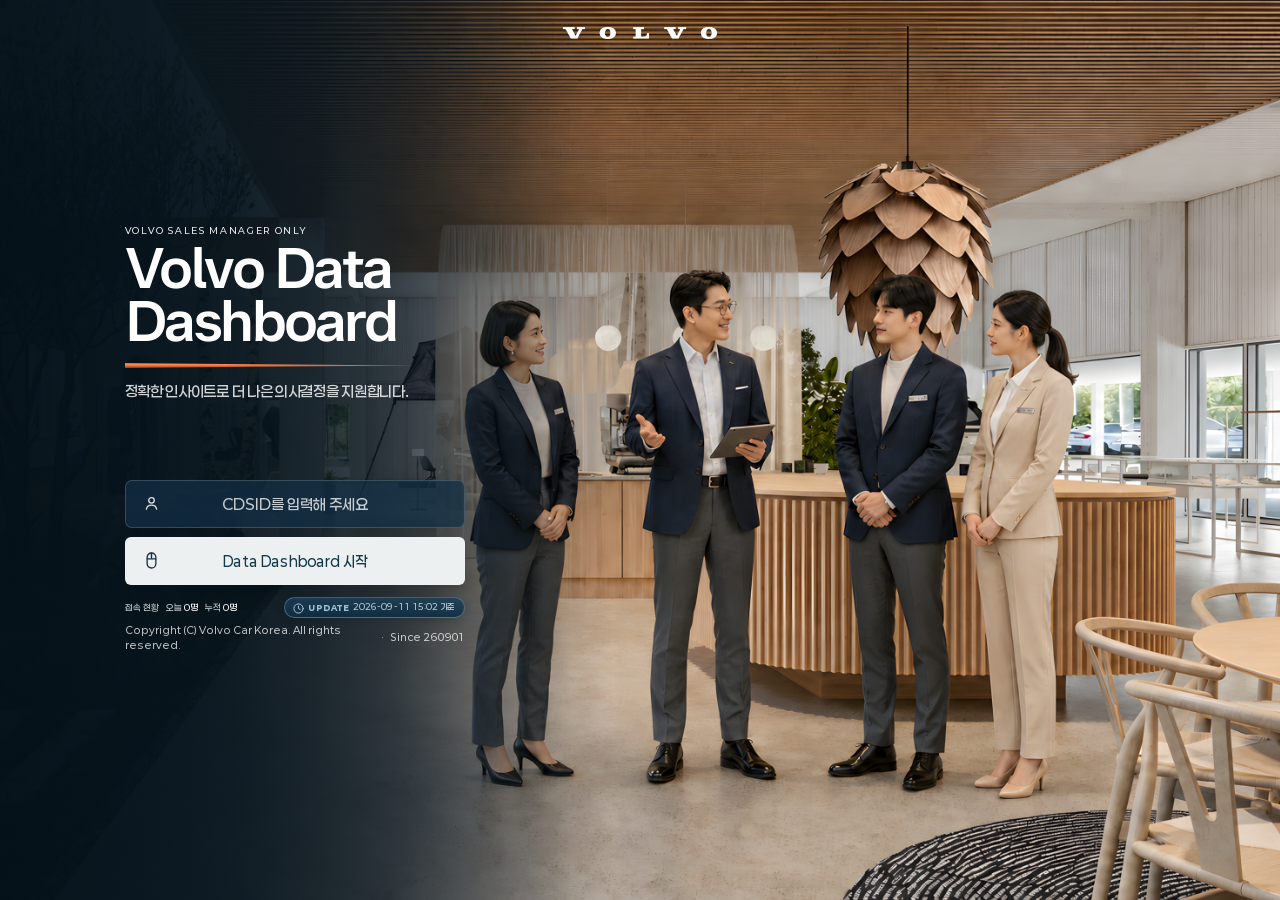
==== data-dashboard/index.html @ ca0f0e1f "deploy: effd8e41abb62c23" ====
<!doctype html>
<html lang="ko">
  <head>
    <meta charset="UTF-8" />
    <meta name="viewport" content="width=device-width, initial-scale=1.0" />
    <meta name="theme-color" content="#071b2c" />
    <meta name="description" content="Volvo Data Dashboard" />
    <link rel="icon" href="/favicon.svg" />
    <title>Volvo Data Dashboard</title>
    <script type="module" crossorigin src="/data-dashboard/assets/index-CUioBTaE.js"></script>
    <link rel="stylesheet" crossorigin href="/data-dashboard/assets/index-C3DLMMyj.css">
  </head>
  <body>
    <!-- Client-only GitHub Pages shell. -->
    <div id="root"></div>
  </body>
</html>
---- data-dashboard/assets/index-C3DLMMyj.css ----
._compactBars_1pmjb_1{height:126px!important}._compactBars_1pmjb_1 ._compactStage_1pmjb_9{height:92px!important}._backdrop_18h5s_1,._dialog_18h5s_3{width:100%;height:100%;position:fixed;inset:0}._backdrop_18h5s_1{z-index:12000;background:#061824;overflow:hidden}._dialog_18h5s_3{isolation:isolate;color:#f3f8fa;background:radial-gradient(circle at 78% 8%,#4f91aa33,#0000 36%),#061824;overflow:hidden}._toolbar_18h5s_47{z-index:4;top:calc(10px + env(safe-area-inset-top));right:calc(12px + env(safe-area-inset-right));left:calc(12px + env(safe-area-inset-left));pointer-events:none;grid-template-columns:1fr auto 1fr;align-items:center;gap:12px;display:grid;position:absolute}._guideIdentity_18h5s_73,._pageCounter_18h5s_75,._closeButton_18h5s_77{color:#f4fafc;-webkit-backdrop-filter:blur(10px);backdrop-filter:blur(10px);background:#051e2cd6;border:1px solid #cbe5ee57;box-shadow:inset 0 1px #ffffff17,0 8px 22px #010d153d}._guideIdentity_18h5s_73{width:max-content;min-height:34px;font-family:var(--font-ui);letter-spacing:-.01em;border-radius:6px;align-items:center;gap:8px;padding:0 12px;font-size:12px;font-weight:650;display:inline-flex}._bookIcon_18h5s_127{border:1px solid #9bd0e5;border-radius:2px 3px 3px 2px;width:15px;height:13px;display:inline-block;position:relative}._bookIcon_18h5s_127:before{content:"";border-top:1px solid #9bd0e5bd;border-bottom:1px solid #9bd0e5bd;position:absolute;inset:2px 3px 2px 2px}._bookIcon_18h5s_127:after{content:"";background:#9bd0e5;width:1px;position:absolute;top:-1px;bottom:-1px;left:3px}._pageCounter_18h5s_75{min-width:64px;min-height:30px;font-family:var(--font-ui);font-variant-numeric:tabular-nums;border-radius:999px;justify-content:center;align-items:center;padding:0 10px;font-size:11px;display:inline-flex}._closeButton_18h5s_77{pointer-events:auto;cursor:pointer;border-radius:50%;justify-self:end;place-items:center;width:42px;height:42px;padding:0;display:inline-grid}._closeButton_18h5s_77 span{margin-top:-2px;font-family:Arial,sans-serif;font-size:27px;font-weight:300;line-height:1;display:block}._closeButton_18h5s_77:hover,._closeButton_18h5s_77:focus-visible{background:#124054f0;border-color:#e8f7fcc2;outline:none}._pages_18h5s_263{overscroll-behavior-y:contain;scroll-behavior:smooth;scroll-snap-type:y mandatory;scrollbar-color:#9ccde085 #041723b8;scrollbar-width:thin;touch-action:pan-y;width:100%;height:100dvh;overflow:hidden auto}._pages_18h5s_263:focus{outline:none}._page_18h5s_75{width:100%;height:100dvh;min-height:100dvh;padding:max(8px, env(safe-area-inset-top)) max(8px, env(safe-area-inset-right)) max(8px, env(safe-area-inset-bottom)) max(8px, env(safe-area-inset-left));scroll-snap-align:start;scroll-snap-stop:always;place-items:center;margin:0;display:grid}._page_18h5s_75 img{object-fit:contain;background:#fff;width:auto;max-width:100%;height:auto;max-height:100%;display:block;box-shadow:0 16px 52px #00080d5c}@media (width<=760px){._toolbar_18h5s_47{top:calc(7px + env(safe-area-inset-top));right:calc(8px + env(safe-area-inset-right));left:calc(8px + env(safe-area-inset-left))}._guideIdentity_18h5s_73{min-height:30px;padding-inline:9px;font-size:10px}._pageCounter_18h5s_75{min-width:56px;min-height:28px;font-size:10px}._closeButton_18h5s_77{width:38px;height:38px}}@media (prefers-reduced-motion:reduce){._pages_18h5s_263{scroll-behavior:auto}}._backdrop_1i6hq_1{z-index:10000;-webkit-backdrop-filter:blur(8px);background:#04131fd1;place-items:center;padding:24px;display:grid;position:fixed;inset:0}._dialog_1i6hq_25{background:#f7fafc;border:1px solid #94afc194;border-radius:8px;flex-direction:column;width:min(1180px,100vw - 48px);max-height:calc(100dvh - 48px);display:flex;overflow:hidden;box-shadow:0 28px 80px #00121f6b}._header_1i6hq_49{color:#fff;background:#0e3850;border-bottom:1px solid #d7e1e8;justify-content:space-between;align-items:center;gap:24px;padding:18px 20px;display:flex}._titleGroup_1i6hq_71{min-width:0}._titleRow_1i6hq_79{align-items:center;gap:10px;display:flex}._titleRow_1i6hq_79 h2{letter-spacing:-.02em;margin:0;font-size:21px;line-height:1.2}._latinTitle_1i6hq_105{font-family:var(--font-volvo), "Helvetica Neue", Arial, sans-serif;font-size:inherit;letter-spacing:0;font-weight:600}._count_1i6hq_119{color:#dceaf2;background:#ffffff1a;border:1px solid #ffffff57;border-radius:999px;justify-content:center;align-items:center;min-width:38px;height:24px;font-size:12px;font-weight:700;display:inline-flex}._titleGroup_1i6hq_71 p{color:#bcd0dc;margin:6px 0 0;font-size:12px;line-height:1.4}._close_1i6hq_161{cursor:pointer;color:#fff;background:0 0;border:1px solid #ffffff6b;border-radius:50%;flex:none;place-items:center;width:40px;height:40px;font:300 27px/1 Arial,sans-serif;transition:background-color .16s,transform .16s;display:inline-grid}._close_1i6hq_161:hover,._close_1i6hq_161:focus-visible{background:#ffffff24;outline:none;transform:scale(1.04)}._body_1i6hq_205{overscroll-behavior:contain;padding:20px;overflow:auto}._grid_1i6hq_217{grid-template-columns:repeat(auto-fit,minmax(min(420px,100%),1fr));align-items:stretch;gap:16px;display:grid}._figure_1i6hq_231{background:#fff;border:1px solid #d6e1e8;border-radius:6px;flex-direction:column;min-width:0;margin:0;display:flex;overflow:hidden}._imageStage_1i6hq_253{aspect-ratio:4/3;background:linear-gradient(145deg,#e7eef3,#f5f8fa);place-items:center;min-height:320px;display:grid;position:relative;overflow:hidden}._imageStage_1i6hq_253 img{object-fit:contain;width:100%;height:100%;display:block;position:absolute;inset:0}._caption_1i6hq_291{border-top:1px solid #dfe7ec;justify-content:space-between;align-items:center;gap:16px;min-height:58px;padding:12px 14px;display:flex}._caption_1i6hq_291 strong{color:#102f43;font-size:14px;line-height:1.4}@media (width<=760px){._backdrop_1i6hq_1{padding:0}._dialog_1i6hq_25{border:0;border-radius:0;width:100vw;height:100dvh;max-height:100dvh}._header_1i6hq_49{padding:14px 16px}._titleRow_1i6hq_79 h2{font-size:18px}._body_1i6hq_205{padding:12px}._grid_1i6hq_217{grid-template-columns:1fr;gap:12px}._imageStage_1i6hq_253{min-height:240px}._caption_1i6hq_291{flex-direction:column;align-items:flex-start;gap:4px}}@media (prefers-reduced-motion:reduce){._close_1i6hq_161{transition:none}}._backdrop_1k4tu_1,._dialog_1k4tu_3{width:100%;height:100%;position:fixed;inset:0}._backdrop_1k4tu_1{z-index:11000;overscroll-behavior:none;background:#061823;overflow:hidden}._dialog_1k4tu_3{isolation:isolate;color:#fff;background:radial-gradient(circle at 84% 6%,#44839c2e,#0000 34%),#061823;overflow:hidden}._header_1k4tu_49{z-index:5;top:calc(10px + env(safe-area-inset-top));right:calc(12px + env(safe-area-inset-right));left:calc(12px + env(safe-area-inset-left));pointer-events:none;justify-content:space-between;align-items:center;gap:14px;min-width:0;display:flex;position:absolute}._titleGroup_1k4tu_77,._close_1k4tu_79,._pageCounter_1k4tu_81{color:#f5fafc;-webkit-backdrop-filter:blur(10px);backdrop-filter:blur(10px);background:#051f2ddb;border:1px solid #cfe7f05c;box-shadow:inset 0 1px #ffffff14,0 8px 24px #000a103d}._titleGroup_1k4tu_77{border-radius:6px;align-items:center;min-width:0;max-width:min(72vw,620px);min-height:36px;padding:0 12px;display:flex}._titleGroup_1k4tu_77 h2{letter-spacing:-.02em;text-overflow:ellipsis;white-space:nowrap;min-width:0;margin:0;font-size:14px;font-weight:680;line-height:1.2;overflow:hidden}._titleGroup_1k4tu_77 h2 span{font-family:var(--font-volvo), "Helvetica Neue", Arial, sans-serif;letter-spacing:0;font-weight:600}._close_1k4tu_79{pointer-events:auto;cursor:pointer;border-radius:50%;flex:0 0 43px;place-items:center;width:43px;height:43px;padding:0;display:inline-grid}._close_1k4tu_79 span{margin-top:-2px;font-family:Arial,sans-serif;font-size:28px;font-weight:300;line-height:1;display:block}._close_1k4tu_79:hover,._close_1k4tu_79:focus-visible{background:#0f4054f5;border-color:#f1fafdd1;outline:none}._pages_1k4tu_215{scroll-behavior:smooth;scroll-snap-type:y mandatory;scrollbar-width:none;touch-action:none;overscroll-behavior:none;background:#061823;width:100%;height:100%;overflow:hidden auto}._pages_1k4tu_215::-webkit-scrollbar{display:none}._pages_1k4tu_215:focus{outline:none}._page_1k4tu_81{scroll-snap-align:start;scroll-snap-stop:always;place-items:center;width:100%;height:100%;min-height:100%;margin:0;padding:0;display:grid;position:relative;overflow:hidden}._page_1k4tu_81 img{object-fit:contain;-webkit-user-select:none;user-select:none;-webkit-user-drag:none;background:#fff;width:100%;height:100%;display:block;position:absolute;inset:0;box-shadow:0 18px 54px #00080d57}._pageCounter_1k4tu_81{z-index:5;right:calc(14px + env(safe-area-inset-right));bottom:calc(12px + env(safe-area-inset-bottom));font-variant-numeric:tabular-nums;pointer-events:none;border-radius:999px;justify-content:center;align-items:center;min-width:62px;min-height:29px;padding:0 10px;font-size:10px;display:inline-flex;position:absolute}@media (width<=760px){._header_1k4tu_49{top:calc(7px + env(safe-area-inset-top));right:calc(8px + env(safe-area-inset-right));left:calc(8px + env(safe-area-inset-left))}._titleGroup_1k4tu_77{max-width:calc(100vw - 64px - env(safe-area-inset-left) - env(safe-area-inset-right));min-height:32px;padding-inline:9px}._titleGroup_1k4tu_77 h2{font-size:11px}._close_1k4tu_79{flex-basis:39px;width:39px;height:39px}._pageCounter_1k4tu_81{right:calc(9px + env(safe-area-inset-right));bottom:calc(8px + env(safe-area-inset-bottom))}}@media (prefers-reduced-motion:reduce){._pages_1k4tu_215{scroll-behavior:auto}}@layer properties{@supports (((-webkit-hyphens:none)) and (not (margin-trim:inline))) or ((-moz-orient:inline) and (not (color:rgb(from red r g b)))){*,:before,:after,::backdrop{--tw-rotate-x:initial;--tw-rotate-y:initial;--tw-rotate-z:initial;--tw-skew-x:initial;--tw-skew-y:initial;--tw-border-style:solid;--tw-shadow:0 0 #0000;--tw-shadow-color:initial;--tw-shadow-alpha:100%;--tw-inset-shadow:0 0 #0000;--tw-inset-shadow-color:initial;--tw-inset-shadow-alpha:100%;--tw-ring-color:initial;--tw-ring-shadow:0 0 #0000;--tw-inset-ring-color:initial;--tw-inset-ring-shadow:0 0 #0000;--tw-ring-inset:initial;--tw-ring-offset-width:0px;--tw-ring-offset-color:#fff;--tw-ring-offset-shadow:0 0 #0000;--tw-blur:initial;--tw-brightness:initial;--tw-contrast:initial;--tw-grayscale:initial;--tw-hue-rotate:initial;--tw-invert:initial;--tw-opacity:initial;--tw-saturate:initial;--tw-sepia:initial;--tw-drop-shadow:initial;--tw-drop-shadow-color:initial;--tw-drop-shadow-alpha:100%;--tw-drop-shadow-size:initial;--tw-ease:initial;--one-voice-progress:0}}}@layer theme{:root,:host{--font-sans:ui-sans-serif, system-ui, sans-serif, "Apple Color Emoji", "Segoe UI Emoji", "Segoe UI Symbol", "Noto Color Emoji";--font-mono:ui-monospace, SFMono-Regular, Menlo, Monaco, Consolas, "Liberation Mono", "Courier New", monospace;--spacing:.25rem;--radius-md:.375rem;--ease-out:cubic-bezier(0, 0, .2, 1);--ease-in-out:cubic-bezier(.4, 0, .2, 1);--default-font-family:var(--font-sans);--default-mono-font-family:var(--font-mono)}}@layer base{*,:after,:before,::backdrop{box-sizing:border-box;border:0 solid;margin:0;padding:0}::file-selector-button{box-sizing:border-box;border:0 solid;margin:0;padding:0}html,:host{-webkit-text-size-adjust:100%;tab-size:4;line-height:1.5;font-family:var(--default-font-family,ui-sans-serif, system-ui, sans-serif, "Apple Color Emoji", "Segoe UI Emoji", "Segoe UI Symbol", "Noto Color Emoji");font-feature-settings:var(--default-font-feature-settings,normal);font-variation-settings:var(--default-font-variation-settings,normal);-webkit-tap-highlight-color:transparent}hr{height:0;color:inherit;border-top-width:1px}abbr:where([title]){-webkit-text-decoration:underline dotted;text-decoration:underline dotted}h1,h2,h3,h4,h5,h6{font-size:inherit;font-weight:inherit}a{color:inherit;-webkit-text-decoration:inherit;-webkit-text-decoration:inherit;-webkit-text-decoration:inherit;-webkit-text-decoration:inherit;text-decoration:inherit}b,strong{font-weight:bolder}code,kbd,samp,pre{font-family:var(--default-mono-font-family,ui-monospace, SFMono-Regular, Menlo, Monaco, Consolas, "Liberation Mono", "Courier New", monospace);font-feature-settings:var(--default-mono-font-feature-settings,normal);font-variation-settings:var(--default-mono-font-variation-settings,normal);font-size:1em}small{font-size:80%}sub,sup{vertical-align:baseline;font-size:75%;line-height:0;position:relative}sub{bottom:-.25em}sup{top:-.5em}table{text-indent:0;border-color:inherit;border-collapse:collapse}:-moz-focusring{outline:auto}progress{vertical-align:baseline}summary{display:list-item}ol,ul,menu{list-style:none}img,svg,video,canvas,audio,iframe,embed,object{vertical-align:middle;display:block}img,video{max-width:100%;height:auto}button,input,select,optgroup,textarea{font:inherit;font-feature-settings:inherit;font-variation-settings:inherit;letter-spacing:inherit;color:inherit;opacity:1;background-color:#0000;border-radius:0}::file-selector-button{font:inherit;font-feature-settings:inherit;font-variation-settings:inherit;letter-spacing:inherit;color:inherit;opacity:1;background-color:#0000;border-radius:0}:where(select:is([multiple],[size])) optgroup{font-weight:bolder}:where(select:is([multiple],[size])) optgroup option{padding-inline-start:20px}::file-selector-button{margin-inline-end:4px}::placeholder{opacity:1}@supports (not ((-webkit-appearance:-apple-pay-button))) or (contain-intrinsic-size:1px){::placeholder{color:currentColor}@supports (color:color-mix(in lab, red, red)){::placeholder{color:color-mix(in oklab, currentcolor 50%, transparent)}}}textarea{resize:vertical}::-webkit-search-decoration{-webkit-appearance:none}::-webkit-date-and-time-value{min-height:1lh;text-align:inherit}::-webkit-datetime-edit{display:inline-flex}::-webkit-datetime-edit-fields-wrapper{padding:0}::-webkit-datetime-edit{padding-block:0}::-webkit-datetime-edit-year-field{padding-block:0}::-webkit-datetime-edit-month-field{padding-block:0}::-webkit-datetime-edit-day-field{padding-block:0}::-webkit-datetime-edit-hour-field{padding-block:0}::-webkit-datetime-edit-minute-field{padding-block:0}::-webkit-datetime-edit-second-field{padding-block:0}::-webkit-datetime-edit-millisecond-field{padding-block:0}::-webkit-datetime-edit-meridiem-field{padding-block:0}::-webkit-calendar-picker-indicator{line-height:1}:-moz-ui-invalid{box-shadow:none}button,input:where([type=button],[type=reset],[type=submit]){appearance:button}::file-selector-button{appearance:button}::-webkit-inner-spin-button{height:auto}::-webkit-outer-spin-button{height:auto}[hidden]:where(:not([hidden=until-found])){display:none!important}}@layer components;@layer utilities{.visible{visibility:visible}.sr-only{clip-path:inset(50%);white-space:nowrap;border-width:0;width:1px;height:1px;margin:-1px;padding:0;position:absolute;overflow:hidden}.fixed{position:fixed}.sticky{position:sticky}.start{inset-inline-start:var(--spacing)}.end{inset-inline-end:var(--spacing)}.container{width:100%}@media (width>=40rem){.container{max-width:40rem}}@media (width>=48rem){.container{max-width:48rem}}@media (width>=64rem){.container{max-width:64rem}}@media (width>=80rem){.container{max-width:80rem}}@media (width>=96rem){.container{max-width:96rem}}.block{display:block}.contents{display:contents}.flex{display:flex}.grid{display:grid}.hidden{display:none}.table{display:table}.table-row{display:table-row}.transform{transform:var(--tw-rotate-x,) var(--tw-rotate-y,) var(--tw-rotate-z,) var(--tw-skew-x,) var(--tw-skew-y,)}.resize{resize:both}.rounded{border-radius:.25rem}.border{border-style:var(--tw-border-style);border-width:1px}.ring{--tw-ring-shadow:var(--tw-ring-inset,) 0 0 0 calc(1px + var(--tw-ring-offset-width)) var(--tw-ring-color,currentcolor);box-shadow:var(--tw-inset-shadow), var(--tw-inset-ring-shadow), var(--tw-ring-offset-shadow), var(--tw-ring-shadow), var(--tw-shadow)}.blur{--tw-blur:blur(8px);filter:var(--tw-blur,) var(--tw-brightness,) var(--tw-contrast,) var(--tw-grayscale,) var(--tw-hue-rotate,) var(--tw-invert,) var(--tw-saturate,) var(--tw-sepia,) var(--tw-drop-shadow,)}.filter{filter:var(--tw-blur,) var(--tw-brightness,) var(--tw-contrast,) var(--tw-grayscale,) var(--tw-hue-rotate,) var(--tw-invert,) var(--tw-saturate,) var(--tw-sepia,) var(--tw-drop-shadow,)}.ease-in-out{--tw-ease:var(--ease-in-out);transition-timing-function:var(--ease-in-out)}.ease-out{--tw-ease:var(--ease-out);transition-timing-function:var(--ease-out)}}@font-face{font-family:Pretendard Variable;src:url(/fonts/pretendard-variable.ttf)format("truetype");font-style:normal;font-weight:100 900;font-display:swap}@font-face{font-family:Volvo Centum Web;src:url(/fonts/volvo-centum-light.ttf)format("truetype");font-style:normal;font-weight:300;font-display:swap}@font-face{font-family:Volvo Centum Web;src:url(/fonts/volvo-centum-regular.ttf)format("truetype");font-style:normal;font-weight:400;font-display:swap}@font-face{font-family:Volvo Centum Web;src:url(/fonts/volvo-centum-semibold.ttf)format("truetype");font-style:normal;font-weight:600;font-display:swap}@font-face{font-family:Volvo Centum Web;src:url(/fonts/volvo-centum-bold.ttf)format("truetype");font-style:normal;font-weight:700 900;font-display:swap}@font-face{font-family:Volvo Centum Web;src:url(/fonts/volvo-centum-light-italic.ttf)format("truetype");font-style:italic;font-weight:300;font-display:swap}@font-face{font-family:Volvo Centum Web;src:url(/fonts/volvo-centum-italic.ttf)format("truetype");font-style:italic;font-weight:400;font-display:swap}@font-face{font-family:Volvo Centum Web;src:url(/fonts/volvo-centum-semibold-italic.ttf)format("truetype");font-style:italic;font-weight:600;font-display:swap}@font-face{font-family:Volvo Centum Web;src:url(/fonts/volvo-centum-bold-italic.ttf)format("truetype");font-style:italic;font-weight:700 900;font-display:swap}@font-face{font-family:Paperlogy;src:url(/fonts/paperlogy-5-medium.ttf)format("truetype");font-style:normal;font-weight:100 800;font-display:swap}@font-face{font-family:Paperlogy;src:url(/fonts/paperlogy-9-black.ttf)format("truetype");font-style:normal;font-weight:900;font-display:swap}:root{--ink:#121b21;--ink-soft:#394650;--navy:#123747;--navy-2:#17475d;--blue:#397a9b;--blue-soft:#dcebf1;--paper:#f4f6f5;--white:#fff;--line:#d9e0e3;--good:#2e7d63;--good-soft:#e5f2ed;--warning:#c64e45;--warning-soft:#f8e8e4;--caution:#b7791f;--caution-soft:#f7eddc;--status-danger:#b4232d;--status-danger-soft:#fce8eb;--status-caution:#b7791f;--status-caution-soft:#f7eddc;--es90-orange:#f15a24;--es90-surface-radius:6px;--secondary:#66757d;--muted:#7b8796;--font-volvo:"Volvo Centum Web";--font-korean:"Paperlogy";--dashboard-page-max:1500px;--dashboard-page-gutter:32px;--dashboard-content-overhang:10px;--dashboard-sticky-inner-gutter:0px;--dashboard-sticky-content-gutter:21px;--dashboard-summary-gap:8px;--dashboard-combat-share:35%;--header-context-cell:112px;--header-title-width:310px;--header-title-font-size:36px;--font-ui:var(--font-volvo), var(--font-korean), "Noto Sans KR", "Apple SD Gothic Neo", Arial, sans-serif}*{box-sizing:border-box}html{scroll-behavior:smooth;scrollbar-gutter:stable}.growth-navigation{color:#17394b;background:#f5f9fb;border:1px solid #c9dce4;border-radius:5px;margin-top:12px;overflow:visible}@media (width>=761px){.competitive-analysis-page>.growth-navigation,.competitive-analysis-page>.v3s-award-card{margin-right:calc(-1 * var(--dashboard-content-overhang));margin-left:calc(-1 * var(--dashboard-content-overhang))}.growth-navigation-sticky-summary{top:var(--growth-navigation-sticky-top,356px);z-index:44;background:#f5f9fb;align-self:start;position:sticky;box-shadow:0 -18px #fff,0 12px 18px -22px #102a43b8}.growth-staff-roster{top:calc(var(--growth-navigation-sticky-top,356px) + 112px);z-index:43;max-height:calc(100vh - var(--growth-navigation-sticky-top,356px) - 124px);max-height:calc(100dvh - var(--growth-navigation-sticky-top,356px) - 124px);background:#fff;align-self:start;position:sticky;overflow:hidden;box-shadow:0 12px 18px -22px #102a4394}}@media (width>=761px) and (width<=1240px){.competitive-analysis-page{--growth-navigation-sticky-top:346px}}@media (width>=1241px){.competitive-analysis-page{--growth-navigation-sticky-top:356px}}.growth-navigation *,.growth-navigation :before,.growth-navigation :after{box-sizing:border-box}.growth-navigation-heading{background:#fff;border-bottom:1px solid #d8e5ea;justify-content:space-between;align-items:center;gap:20px;min-height:46px;padding:8px 16px;display:flex}.growth-navigation-heading h2{color:#11283d;font-family:var(--font-korean);letter-spacing:-.25px;-webkit-font-smoothing:antialiased;margin:0;font-size:14px;font-weight:600;line-height:1.25}.growth-navigation-source{flex:none;justify-content:flex-end;align-items:center;gap:8px;margin-left:auto;display:flex}.growth-navigation-source span{color:#607581;width:auto;min-width:max-content;height:22px;font-family:var(--font-latin);letter-spacing:0;text-overflow:ellipsis;white-space:nowrap;background:#f4f8fae6;border:1px solid #dde8ec;border-radius:999px;justify-content:center;align-items:center;gap:4px;padding:1px 18px 0;font-size:7.5px;font-weight:650;line-height:1;display:inline-flex;overflow:hidden}.growth-navigation-source b{font-weight:650}.growth-navigation-source i{color:#9aabb3;font-style:normal}.growth-navigation-source strong{color:#244f64;font-family:var(--font-latin);font-variant-numeric:tabular-nums;font-size:8.5px;font-weight:750}.growth-navigation-workspace{grid-template-columns:288px minmax(0,1fr);grid-template-areas:"roster detail";align-items:start;min-width:0;display:grid}.growth-staff-roster{background:#fff;border-right:1px solid #d5e3e9;grid-area:roster;min-width:0;margin-top:6px}.growth-staff-roster-columns,.growth-staff-roster-list button{grid-template-columns:minmax(108px,1fr) 76px 80px;align-items:center;display:grid}.growth-staff-roster-columns{color:#81949e;background:#f6fafb;border-bottom:1px solid #e3ecef;min-height:34px;padding:0 10px 0 14px;font-size:8.5px;line-height:1.25}.growth-staff-roster-columns span:not(:first-child){text-align:right}.growth-staff-roster-list{max-height:660px;padding:3px 6px;position:relative;overflow-y:auto}@media (width>=761px){.growth-staff-roster-list{max-height:calc(100vh - var(--growth-navigation-sticky-top,356px) - 158px);max-height:calc(100dvh - var(--growth-navigation-sticky-top,356px) - 158px);overscroll-behavior-y:contain;-webkit-overflow-scrolling:touch}}.growth-staff-roster-list button{color:#25495a;cursor:pointer;background:0 0;border:1px solid #0000;border-radius:6px;width:100%;min-height:38px;margin:0 0 1px;padding:0 10px 0 8px}.growth-staff-roster-list button:hover,.growth-staff-roster-list button:focus-visible{background:#f0f7fa;outline:none}.growth-staff-roster-list button.selected{background:#e9f5f9;border-color:#67b7d0;box-shadow:inset 3px 0 #16718e}.growth-staff-roster-list button>span{text-align:left;align-items:baseline;gap:5px;min-width:0;display:flex}.growth-staff-roster-list button>span strong{text-align:left;white-space:nowrap;flex:0 0 5.25em;grid-template-columns:3em 13px;align-items:center;column-gap:2px;width:5.25em;font-size:12px;display:inline-grid}.growth-staff-name{grid-column:1;align-self:center}.growth-staff-lead-badge{color:#fff;width:13px;height:13px;font-family:var(--font-latin);background:#176f8a;border:1px solid #0f617b;border-radius:50%;flex:0 0 13px;place-items:center;font-size:8px;font-style:normal;font-weight:800;line-height:1;display:inline-grid;transform:none;box-shadow:0 1px 2px #134a5e3d}.growth-staff-roster-list button>span small{color:#82959f;text-overflow:ellipsis;white-space:nowrap;min-width:0;font-size:9px;overflow:hidden}.growth-staff-roster-list button>b{width:100%;font-family:var(--font-volvo);font-variant-numeric:tabular-nums;text-align:right;color:#176887;font-size:13px}.growth-staff-roster-list button>em{text-align:right;color:#6d818d;justify-content:flex-end;align-items:center;min-width:0;font-size:9px;font-style:normal;display:flex}.growth-staff-roster-list button>em>b{width:100%;min-width:0;font-family:var(--font-volvo);font-variant-numeric:tabular-nums;text-align:right;color:currentColor;white-space:nowrap;font-size:9px;font-style:normal;font-weight:650}.growth-navigation-detail{grid-area:detail;gap:6px;min-width:0;padding:6px;display:grid}.growth-profile-strip{background:#fff;border:1px solid #d4e2e8;border-radius:6px;grid-template-columns:minmax(210px,1.35fr) repeat(3,minmax(125px,.8fr));min-width:0;margin:6px 6px 0;display:grid;overflow:hidden}.growth-profile-strip>div{min-width:0;min-height:58px;padding:6px 12px;position:relative}.growth-profile-strip>div:not(:first-child):before{content:"";background:#b5cad385;width:1px;position:absolute;top:12px;bottom:12px;left:0}.growth-profile-person{align-items:center;gap:10px;display:flex}.growth-profile-photo{background:#edf4f7;border:1px solid #d8e3e8;border-radius:5px;flex:none;place-items:center;width:36px;height:44px;font-size:13px;font-weight:700;display:grid;overflow:hidden}.growth-profile-photo img{object-fit:cover;object-position:center top;width:100%;height:100%}.growth-profile-person>span:last-child,.growth-profile-metric{flex-direction:column;justify-content:center;min-width:0;display:flex}.growth-profile-person small,.growth-profile-metric>span{color:#6e8491;font-size:9px}.growth-profile-person strong{color:#155873;white-space:nowrap;align-items:baseline;min-width:0;margin-top:3px;font-size:18px;display:flex}.growth-profile-person strong i{color:#647d89;margin-left:5px;font-size:9px;font-style:normal;font-weight:500}.growth-profile-person strong i em{color:#3f7588;white-space:nowrap;margin-left:4px;font-style:normal;font-weight:600}.growth-profile-metric em{color:#768c98;text-overflow:ellipsis;white-space:nowrap;margin-top:3px;font-size:9px;font-style:normal;overflow:hidden}.growth-profile-metric strong{font-family:var(--font-volvo);color:#155873;margin-top:3px;font-size:19px;line-height:1}.growth-profile-metric strong small{color:#728793;margin-left:2px;font-size:9px}.growth-profile-metric strong .growth-profile-evidence-count{font-family:var(--font-ui);white-space:nowrap;margin-left:7px;font-size:9px;font-weight:500}.growth-profile-certification strong{font-family:var(--font-latin), var(--font-korean), sans-serif;font-variant-numeric:tabular-nums;white-space:nowrap;align-items:center;gap:4px;font-size:18px;font-weight:700;display:flex}.growth-profile-certification strong b{justify-content:flex-end;align-items:center;gap:2px;min-width:4.2ch;font-weight:700;display:inline-flex}.growth-profile-certification strong b i{color:#7f929c;margin:0 1px;font-size:.72em;font-style:normal;font-weight:300}.growth-profile-certification strong em{color:#a6b5bc;margin:0;font-size:10px;font-style:normal;font-weight:500}.growth-profile-metric strong.confidence-충분,.growth-staff-roster-list .confidence-충분{color:#21866f}.growth-profile-metric strong.confidence-보통,.growth-staff-roster-list .confidence-보통{color:#367d98}.growth-profile-metric strong.confidence-참고,.growth-staff-roster-list .confidence-참고{color:#c3764f}.growth-capability{background:#fff;border:1px solid #cddfe7;border-radius:6px;min-width:0;overflow:hidden}.growth-capability-columns{grid-template-columns:repeat(2,minmax(0,1fr));align-items:stretch;gap:8px;min-width:0;display:grid}.growth-capability-columns>.growth-capability{height:100%}.growth-capability>header{background:#f8fbfc;border-bottom:1px solid #dce7eb;justify-content:space-between;align-items:center;gap:16px;min-height:34px;padding:6px 11px;display:flex}.growth-capability>header div span{font-family:var(--font-volvo);letter-spacing:.04em;color:#21809e;margin-bottom:0;font-size:9px;font-weight:700;display:block}.growth-capability>header h3{color:#163f53;margin:0;font-size:14px}.growth-capability>header p{color:#a65c43;text-align:right;margin:0;font-size:10px}.growth-capability-grid{grid-template-columns:minmax(0,1fr);gap:5px;min-width:0;padding:5px;display:grid}.growth-position-card,.growth-scatter-card,.growth-comment-evidence{background:#fbfdfe;border:1px solid #dce7eb;border-radius:5px;min-width:0}.growth-position-card{box-sizing:border-box;height:244px;padding:7px}.growth-position-card>header,.growth-scatter-card>header,.growth-comment-evidence>header{justify-content:space-between;align-items:flex-start;gap:12px;display:flex}.growth-position-card>header div span,.growth-scatter-card>header div span,.growth-comment-evidence>header span{color:#728995;margin-bottom:3px;font-size:9px;display:block}.growth-position-card>header strong,.growth-scatter-card>header strong,.growth-comment-evidence>header strong{color:#184b61;font-size:13px}.growth-position-card>header>small,.growth-scatter-card>header>small{color:#79909c;font-size:9px}.growth-position-benchmarks{white-space:nowrap;align-items:center;gap:10px;display:flex}.growth-position-benchmarks .showroom-average{color:#075f49;align-items:center;gap:4px;font-weight:700;display:inline-flex}.growth-position-benchmarks .showroom-average i{border-top:1.5px dashed #087a58;width:13px;height:0;display:inline-block}.growth-zone-gauge{--growth-needle-angle:90deg;width:min(100%,380px);margin:-12px auto 0;position:relative}.growth-zone-gauge>svg{width:100%;height:auto;display:block;overflow:visible}.growth-gauge-segments path{stroke:#fff;stroke-width:5px;stroke-linejoin:round;transition:fill .18s,filter .18s,stroke .18s}.growth-gauge-segments .coaching{fill:#fbe5df}.growth-gauge-segments .accelerating{fill:#e0f0f5}.growth-gauge-segments .expanding{fill:#e1f2eb}.growth-gauge-segments .coaching.active{fill:#ee9279;stroke:#c9654d}.growth-gauge-segments .accelerating.active{fill:#62acc3;stroke:#247893}.growth-gauge-segments .expanding.active{fill:#6bb79b;stroke:#2d8267}.growth-gauge-segments path.active{filter:drop-shadow(0 5px 5px #1d45542e)}.growth-gauge-showroom-average-marker{transform:rotate(var(--growth-showroom-average-angle));transform-origin:210px 190px;transform-box:view-box;color:#087a58;pointer-events:none}.growth-gauge-showroom-average-marker line{stroke:currentColor;stroke-width:1.5px;stroke-dasharray:3 3;opacity:.92;vector-effect:non-scaling-stroke}.growth-gauge-showroom-average-marker circle{fill:#f8fbfc;stroke:currentColor;stroke-width:1.5px;opacity:1;vector-effect:non-scaling-stroke}.growth-gauge-label text{text-anchor:middle;letter-spacing:-.35px;font-size:12px;font-weight:800;transition:fill .18s}.growth-gauge-label .detail{letter-spacing:-.2px;opacity:.8;font-size:8px;font-weight:600}.growth-gauge-label.coaching-label{fill:#924a39}.growth-gauge-label.accelerating-label{fill:#1c6279}.growth-gauge-label.expanding-label{fill:#286e59}.growth-zone-gauge[data-zone="0"] .coaching-label,.growth-zone-gauge[data-zone="1"] .accelerating-label,.growth-zone-gauge[data-zone="2"] .expanding-label{fill:#fff}.growth-gauge-ticks circle{fill:#8ba1ab;opacity:.58}.growth-gauge-needle{color:#162c37;transform:rotate(var(--growth-needle-angle));transform-origin:210px 190px;transform-box:view-box;filter:drop-shadow(0 3px 2px #0d2b373d);animation:1.9s cubic-bezier(.12,.72,.16,1) both growth-gauge-sweep}.growth-gauge-needle path,.growth-gauge-needle circle{fill:currentColor}.growth-gauge-needle .needle-cap{fill:#f7fbfc;stroke:currentColor;stroke-width:3px}@keyframes growth-gauge-sweep{0%{transform:rotate(0)}72%{transform:rotate(calc(var(--growth-needle-angle) + 3deg))}to{transform:rotate(var(--growth-needle-angle))}}.growth-gauge-current{fill:#183f51;text-anchor:middle;font-size:10.5px;font-weight:650}.growth-gauge-current.positive{fill:var(--blue)}.growth-gauge-current.negative{fill:var(--warning)}.growth-gauge-current.neutral{fill:#536f7b}.growth-zone-gauge.no-evidence .growth-gauge-segments path{fill:#edf2f4;stroke:#fff}@media (prefers-reduced-motion:reduce){.growth-gauge-needle{animation:none}}.growth-scatter-card{grid-template-rows:18px auto 20px;padding:8px 8px 4px;display:grid}.growth-scatter-card>header{height:18px;min-height:18px;overflow:hidden}.growth-scatter-card svg{aspect-ratio:470/210;width:100%;height:auto;display:block;overflow:visible}.growth-scatter-grid line{stroke:#e0e9ed;stroke-width:1px}.growth-scatter-grid text,.growth-scatter-y-label,.growth-scatter-x-label{fill:#80939d;font-size:7px}.growth-scatter-y-label,.growth-scatter-x-label{font-size:8px}.growth-scatter-y-label{transform-origin:12px 93px;transform:rotate(-90deg)}.growth-scatter-average-line{stroke:#c63d45;stroke-width:1.2px;stroke-dasharray:5 4}.growth-scatter-average-label rect,.growth-scatter-average-label .pointer{fill:#fff6f7f7;stroke:#c63d456b;stroke-width:1px;filter:drop-shadow(0 2px 3px #5a401014);vector-effect:non-scaling-stroke}.growth-scatter-average-label .pointer{stroke-linejoin:round}.growth-scatter-average-label text{fill:#a42f38;font-family:var(--font-korean), sans-serif;font-size:7.5px;font-weight:650}.growth-scatter-average-label text.score{font-family:var(--font-volvo), var(--font-korean), sans-serif;font-size:9px;font-weight:750}.growth-scatter-population circle{fill:#f08b66;fill-opacity:.5;stroke:#fff;stroke-width:.6px}.growth-scatter-showroom circle{fill:#087a58;fill-opacity:.94;stroke:#fff;stroke-width:1px}.growth-scatter-selected-guides{fill:none;stroke:#177493;stroke-width:1.2px;stroke-dasharray:4 4;stroke-opacity:.66;pointer-events:none}.growth-scatter-selected-guides line{vector-effect:non-scaling-stroke}.growth-scatter-selected-photo .photo-halo{fill:#1774933d;stroke:#177493c7;stroke-width:1.5px;filter:drop-shadow(0 0 3px #17749357);pointer-events:none;transform-box:fill-box;transform-origin:50%;vector-effect:non-scaling-stroke;will-change:opacity, transform;animation:1.18s cubic-bezier(.2,.7,.28,1) infinite growth-scatter-photo-halo}@keyframes growth-scatter-photo-halo{0%{opacity:.92;transform:scale(.9)}46%{opacity:.48;transform:scale(1.12)}to{opacity:0;transform:scale(1.48)}}.growth-scatter-selected-photo .photo-backdrop{fill:#fff;stroke:#a9c4ce;stroke-width:1.5px;filter:drop-shadow(0 1px 2px #0e354557)}.growth-scatter-selected-photo .photo-ring{fill:none;stroke:#2d7187;stroke-width:1.2px}.growth-scatter-selected-photo .photo-fallback{fill:#173f50;font-size:5.5px;font-weight:700}@media (prefers-reduced-motion:reduce){.growth-scatter-selected-photo .photo-halo{opacity:.28;animation:none}}.growth-scatter-card footer{color:#6f838e;border-top:1px solid #e4ecef;justify-content:center;align-items:center;gap:12px;height:20px;min-height:20px;padding:0 6px;font-size:8px;display:flex;overflow:hidden}.growth-scatter-card footer span{align-items:center;gap:4px;display:inline-flex}.growth-scatter-card footer i{background:#f08b66;border-radius:50%;width:6px;height:6px}.growth-scatter-card footer .showroom i{background:#087a58}.growth-scatter-card footer .selected i{background:#177493;box-shadow:0 0 0 2px #a7d6e3}.growth-scatter-evidence-note{color:#78909b;white-space:nowrap;border-left:1px solid #dce7eb;padding-left:9px;font-size:7.5px;font-weight:500}.growth-evidence-grid{grid-template-rows:minmax(0,1fr);grid-template-columns:repeat(2,minmax(0,1fr));gap:5px;height:196px;padding:0 5px 5px;display:grid}.growth-comment-evidence{min-height:0;padding:9px 10px}.growth-comment-evidence>header strong{font-variant-numeric:tabular-nums;font-size:10.5px}.growth-comment-evidence>header span{font-size:14px;font-weight:700;line-height:1.2}.growth-comment-evidence.strength{border-top:3px solid #4ba388}.growth-comment-evidence.improvement{border-top:3px solid #d96761}.growth-comment-evidence.strength>header span,.growth-comment-evidence.strength>header strong{color:#27785f}.growth-comment-evidence.improvement>header span,.growth-comment-evidence.improvement>header strong{color:#a34f4d}.growth-comment-bars{grid-template-columns:minmax(0,1fr);gap:7px;margin-top:10px;display:grid}.growth-comment-bar-column{align-content:start;gap:6px;min-width:0;display:grid}.growth-comment-bar-column+.growth-comment-bar-column{border-left:0;margin-left:0;padding-left:0}.growth-comment-bar{grid-template-columns:minmax(66px,88px) minmax(48px,1fr) 62px;align-items:center;gap:8px;min-width:0;display:grid}.growth-comment-bar>span{color:#377461;text-overflow:ellipsis;white-space:nowrap;font-size:10px;font-weight:700;line-height:1;overflow:hidden}.growth-comment-evidence.improvement .growth-comment-bar>span,.growth-comment-evidence.improvement .growth-comment-bar>small{color:#a34f4d}.growth-comment-bar>i{background:#f2f7f5;border:1px solid #dbe9e5;border-radius:3px;height:12px;overflow:hidden}.growth-comment-evidence.improvement .growth-comment-bar>i{background:#fcf4f4;border-color:#f0dada}.growth-comment-bar>i>b{width:var(--growth-comment-bar-ratio);transform-origin:0;height:100%;animation:.62s cubic-bezier(.2,.76,.24,1) both analysis-insight-bar-enter;animation-delay:calc(var(--growth-comment-bar-index) * 70ms);background:linear-gradient(90deg,#b8ddd1 0%,#58aa8e 58%,#1f7e65 100%);border-radius:2px;display:block}.growth-comment-evidence.improvement .growth-comment-bar>i>b{background:linear-gradient(90deg,#f2c1c0 0%,#df7b78 58%,#bd4548 100%)}.growth-comment-bar>small{color:#51796f;font-variant-numeric:tabular-nums;text-align:right;white-space:nowrap;min-width:0;font-size:9px;font-weight:750}.growth-comment-bar>small em{opacity:.72;font-style:normal;font-weight:600}.growth-comment-bars>em{color:#82939c;grid-column:1/-1;font-size:9px;font-style:normal}.growth-capability.sales>header div span{color:#b97858}.growth-capability.sales{grid-template-rows:auto 1fr;display:grid}.growth-sales-dashboard{background:#f9fbfc;grid-template-rows:auto auto auto;grid-template-columns:1fr;gap:5px;padding:5px;display:grid}.growth-sales-scatter-card{background:#fbfdfe}.growth-sales-scatter-card>header>small{color:#7a909b;font-variant-numeric:tabular-nums;font-size:8px}.growth-sales-funnel-card,.growth-sales-monthly-card{background:#fbfdfe;border:1px solid #dce7eb;border-radius:5px;flex-direction:column;min-width:0;padding:8px;display:flex}.growth-sales-funnel-card{box-sizing:border-box;height:244px}.growth-sales-monthly-card{height:196px;min-height:196px}.growth-sales-funnel-card>header,.growth-sales-monthly-card>header{justify-content:space-between;align-items:flex-start;gap:12px;display:flex}.growth-sales-funnel-card>header span,.growth-sales-monthly-card>header span{color:#728995;margin-bottom:3px;font-size:9px;display:block}.growth-sales-funnel-card>header strong,.growth-sales-monthly-card>header strong{color:#244f64;font-size:13px}.growth-sales-funnel-card>header>small,.growth-sales-monthly-card>header>small{color:#7a909b;font-variant-numeric:tabular-nums;font-size:8px}.growth-sales-funnel{flex:1;grid-template-columns:minmax(58px,1fr) 44px minmax(58px,1fr) 44px minmax(58px,1fr) 44px minmax(58px,1fr);align-items:center;gap:3px;min-height:0;margin-top:7px;display:grid}.growth-sales-stage{background:#fff;border:1px solid #d8e6eb;border-radius:6px;flex-direction:column;justify-content:center;align-items:center;gap:8px;min-width:0;height:94px;display:flex}.growth-sales-stage span{color:#607884;font-size:9px;font-weight:700}.growth-sales-stage strong{font-family:var(--font-volvo);color:#214e62;font-variant-numeric:tabular-nums;font-size:23px}.growth-sales-stage strong small{font-family:var(--font-korean);margin-left:2px;font-size:9px}.growth-sales-stage.consultation{border-top:3px solid #e78a6d}.growth-sales-stage.test-drive{border-top:3px solid #e1ad65}.growth-sales-stage.contract{border-top:3px solid #5da6bd}.growth-sales-stage.delivered{background:#f4faf8;border-top:3px solid #4a9c82}.growth-sales-transition{color:#7a8f98;flex-direction:column;align-items:center;gap:5px;font-style:normal;display:flex}.growth-sales-transition:before{content:"";background:#c9d9df;order:2;width:100%;height:1px}.growth-sales-transition:after{content:"";border-top:1px solid #9db2ba;border-right:1px solid #9db2ba;order:3;width:5px;height:5px;margin-top:-8px;margin-left:auto;transform:rotate(45deg)}.growth-sales-transition b{color:#496977;font-variant-numeric:tabular-nums;font-size:10px}.growth-sales-transition span{white-space:nowrap;order:4;margin-top:-2px;font-size:7px}.growth-sales-funnel.unavailable .growth-sales-stage:not(.delivered),.growth-sales-funnel.unavailable .growth-sales-transition{opacity:.42}.growth-sales-funnel-card>footer{border-radius:4px;align-items:center;gap:8px;min-height:27px;padding:5px 7px;font-size:8px;display:flex}.growth-sales-funnel-card>footer.available{color:#447466;background:#f4faf8;border:1px solid #cfe5dd}.growth-sales-funnel-card>footer b{font-size:9px}.growth-sales-funnel-card>footer span{margin-left:auto}.growth-sales-monthly-chart{border-bottom:1px solid #dce6ea;flex:1;grid-template-columns:repeat(12,minmax(0,1fr));align-items:end;gap:5px;min-height:0;margin-top:8px;padding:0 6px;display:grid}.growth-sales-month{text-align:center;grid-template-rows:17px 1fr 19px;align-items:end;height:100%;min-height:104px;display:grid}.growth-sales-month>strong{font-family:var(--font-volvo);color:#355e70;font-variant-numeric:tabular-nums;font-size:9px}.growth-sales-month>i{background:linear-gradient(#edf2f4 1px,#0000 1px) 0 0/100% 25%;border-radius:3px 3px 0 0;width:100%;height:100%;min-height:62px;display:block;position:relative}.growth-sales-month>i span,.growth-sales-month>i b{border-radius:3px 3px 0 0;position:absolute;bottom:0;left:50%;transform:translate(-50%)}.growth-sales-month>i span{background:#589db23d;width:68%;min-height:2px}.growth-sales-month>i b{transform-origin:bottom;width:38%;min-height:2px;animation:.72s cubic-bezier(.2,.76,.24,1) both growth-sales-bar-enter;animation-delay:calc(var(--growth-sales-month-index,0) * 55ms);background:linear-gradient(90deg,#fff3,#0000 44%),linear-gradient(#74aec5 0%,#3d7f9e 48%,#174662 100%);box-shadow:inset 0 1px #ffffff6b,0 8px 16px -10px #2f6b8a9e}@keyframes growth-sales-bar-enter{0%{opacity:.35;transform:translate(-50%)scaleY(0)}to{opacity:1;transform:translate(-50%)scaleY(1)}}.growth-sales-month>i b.unreported{min-height:7px;box-shadow:none;background:repeating-linear-gradient(135deg,#e2eaedb3,#e2eaedb3 3px,#f8fafbe6 3px 6px);border:1px dashed #c8d5da;animation:none;height:8%!important}.growth-sales-month.unreported>strong,.growth-sales-month.unreported>small{color:#a3b0b6}.growth-sales-month>small{color:#718690;padding-top:5px;font-size:8px}.growth-sales-monthly-card>footer{color:#6b828d;align-items:center;gap:9px;min-height:31px;padding-top:6px;font-size:8px;display:flex}.growth-sales-monthly-card>footer>span{white-space:nowrap;align-items:center;gap:4px;display:inline-flex}.growth-sales-monthly-card>footer i{border-radius:2px;width:7px;height:7px}.growth-sales-monthly-card>footer i.staff{background:linear-gradient(#74aec5 0%,#174662 100%)}.growth-sales-monthly-card>footer i.average{background:#589db257}.growth-sales-monthly-card>footer>strong{color:#315d70;font-variant-numeric:tabular-nums;white-space:nowrap;margin-left:auto;font-size:9px}.growth-sales-monthly-card>footer>strong small{font-size:8px;font-weight:600}@media (width<=1180px){.growth-navigation-workspace{grid-template-columns:260px minmax(0,1fr)}.growth-profile-strip{grid-template-columns:minmax(190px,1.2fr) repeat(3,minmax(112px,.8fr))}.growth-capability-columns{grid-template-columns:repeat(2,minmax(0,1fr))}}@media (width<=920px){.growth-navigation{min-width:900px}}body{color:var(--ink);background:var(--paper);font-family:var(--font-ui);margin:0}html.analysis-viewport-locked,html.analysis-viewport-locked body{overscroll-behavior-x:none}html.analysis-viewport-locked .competitive-analysis-page{touch-action:pan-x pan-y}@media (hover:none) and (pointer:coarse) and (orientation:landscape) and (width>=1180px) and (width<=1400px){html.analysis-viewport-locked,html.analysis-viewport-locked body{width:100%;max-width:100%;overflow:clip visible}html.analysis-viewport-locked .competitive-analysis-page{--dashboard-page-max:1376px;--dashboard-page-gutter:32px;width:min(1376px,100vw);max-width:100vw}}button,select,input{font:inherit}button,a,select,input{-webkit-tap-highlight-color:transparent}button:focus-visible,a:focus-visible,select:focus-visible,input:focus-visible{outline-offset:2px;outline:3px solid #3e789657}.dashboard{width:min(var(--dashboard-page-max), 100%);margin:0 auto;padding:10px 28px 12px}.dashboard-sticky-anchor{min-height:0}.dashboard-sticky-shell{width:auto;top:0;right:max(calc(var(--dashboard-page-gutter) - var(--dashboard-content-overhang) - var(--dashboard-sticky-inner-gutter)), calc((100% - var(--dashboard-page-max)) / 2 + var(--dashboard-page-gutter) - var(--dashboard-content-overhang) - var(--dashboard-sticky-inner-gutter)));left:max(calc(var(--dashboard-page-gutter) - var(--dashboard-content-overhang) - var(--dashboard-sticky-inner-gutter)), calc((100% - var(--dashboard-page-max)) / 2 + var(--dashboard-page-gutter) - var(--dashboard-content-overhang) - var(--dashboard-sticky-inner-gutter)));z-index:60;isolation:isolate;background:linear-gradient(180deg, var(--paper) 0%, var(--paper) 90%, #f2f6f8f5 100%);padding:0 0 10px;display:grid;position:fixed;box-shadow:0 16px 24px -26px #102a43b3}.topbar{border-bottom:1px solid #10182029;justify-content:space-between;align-items:center;min-height:64px;display:flex;position:relative}.brand{color:inherit;align-items:center;gap:10px;text-decoration:none;display:flex}.brand-mark{border:1px solid var(--navy);width:31px;height:31px;color:var(--navy);font-family:var(--font-ui);border-radius:50%;place-items:center;font-size:17px;line-height:1;display:grid}.brand strong,.brand span{display:block}.brand strong{letter-spacing:.13em;font-size:13px}.brand div>span{color:var(--muted);letter-spacing:.08em;margin-top:1px;font-size:8px}.topbar-actions{align-items:center;gap:7px;display:flex}.criteria-open,.criteria-back{min-height:34px;color:var(--navy);border:1px solid var(--line);background:#ffffff9e;justify-content:center;align-items:center;padding:0 11px;font-size:9px;font-weight:800;text-decoration:none;display:inline-flex}.criteria-open:hover,.criteria-back:hover{border-color:var(--blue);background:var(--blue-soft)}.admin-open{border:1px solid var(--navy);min-height:34px;color:var(--navy);cursor:pointer;background:0 0;padding:0 11px;font-size:9px;font-weight:800}.admin-open:hover{color:#fff;background:var(--navy)}.period-badge{border:1px solid var(--line);color:#fff;letter-spacing:.04em;background:#ffffff8a;background:var(--navy);border-color:var(--navy);flex-direction:column;justify-content:center;align-items:center;gap:0;min-height:34px;padding:0 11px;font-size:11px;font-weight:700;display:flex}.period-badge small{color:#a9c2cf;font-size:9px}.profile-button{min-width:168px;min-height:40px;color:var(--ink);text-align:left;cursor:pointer;background:0 0;border:0;grid-template-columns:28px 1fr auto;align-items:center;gap:8px;padding:3px 7px 3px 4px;display:grid}.profile-button:hover{background:#ffffffad}.avatar{background:var(--blue-soft);width:28px;height:28px;color:var(--navy);border-radius:50%;place-items:center;font-size:10px;font-weight:800;display:grid}.profile-button strong,.profile-button small{display:block}.profile-button strong{font-size:11px}.profile-button small{color:var(--muted);margin-top:1px;font-size:9px}.profile-button b{color:var(--muted);font-size:13px}.profile-popover{z-index:20;background:var(--white);border:1px solid var(--line);width:390px;padding:20px;position:absolute;top:calc(100% + 6px);right:0;box-shadow:0 18px 50px #10182029}.profile-popover span,.profile-popover strong{display:block}.profile-popover span{color:var(--blue);letter-spacing:.1em;font-size:10px;font-weight:800}.profile-popover strong{margin-top:5px;font-size:14px}.profile-popover select{width:100%;height:42px;color:var(--ink);font-variant-numeric:tabular-nums;font-feature-settings:"tnum" 1;cursor:pointer;background:linear-gradient(#fff,#f7fafb);border:1px solid #2f6b8a2e;border-radius:8px;margin:0;padding:0 12px;font-family:Cascadia Mono,Consolas,Courier New,Malgun Gothic,monospace;font-size:12px;font-weight:600;box-shadow:inset 0 1px #ffffffe6}.profile-popover option{font-variant-numeric:tabular-nums;font-feature-settings:"tnum" 1;font-family:inherit}.profile-popover>small{color:var(--muted);font-size:10px;line-height:1.5}.profile-home-link{color:#fff;background:var(--navy);justify-content:center;align-items:center;min-height:42px;margin:14px 0 10px;font-size:10px;font-weight:800;text-decoration:none;display:flex}.identity-strip{justify-content:space-between;align-items:flex-end;gap:16px;min-height:86px;display:flex;position:relative}.identity-title{flex:auto;align-items:flex-end;gap:13px;min-width:0;display:flex}.identity-detail-rail{border:1px solid var(--line);background:#ffffffb8;justify-content:flex-end;align-items:stretch;gap:0;min-width:0;margin-left:auto;display:flex}.eyebrow{color:var(--blue);letter-spacing:.16em;font-size:9px;font-weight:800;display:block}.identity-strip h1{font-family:var(--font-korean);font-size:var(--header-title-font-size);letter-spacing:-.06em;margin:0;font-weight:900;line-height:.96}.update-status{color:var(--muted);white-space:nowrap;align-items:start;gap:4px;margin:0 0 2px;font-size:9px;display:grid}.update-status i{background:var(--good);border-radius:50%;flex:none;width:6px;height:6px;box-shadow:0 0 0 4px #29755e1a}.update-status span:before{content:none;margin-right:0}.update-status-line{align-items:center;gap:8px;min-width:0;display:flex}.update-status-line:last-child{width:100%}.dashboard-logout-form{flex:none;margin:0 0 0 auto}.dashboard-logout-button{color:#eff8fbeb;min-height:22px;font-family:var(--font-korean);letter-spacing:-.03em;white-space:nowrap;cursor:pointer;background:#051b293d;border:1px solid #cde5ef57;border-radius:999px;justify-content:center;align-items:center;gap:4px;margin:0;padding:3px 8px;font-size:9px;font-weight:650;line-height:1;display:inline-flex}.dashboard-logout-icon{flex:0 0 10px;width:10px;height:10px;position:relative}.dashboard-logout-icon:before{content:"";box-sizing:border-box;opacity:.9;border:1px solid;border-right:0;border-radius:1px 0 0 1px;width:5px;height:8px;position:absolute;top:1px;left:0}.dashboard-logout-icon:after{content:"";background:currentColor;width:6px;height:1px;position:absolute;top:50%;left:3px;transform:translateY(-50%)}.dashboard-logout-icon i{box-sizing:border-box;border-top:1px solid;border-right:1px solid;width:4px;height:4px;position:absolute;top:50%;right:0;transform:translateY(-50%)rotate(45deg)}.dashboard-logout-button:hover,.dashboard-logout-button:focus-visible{color:#fff;background:#e1f2f91f;border-color:#e1f2f994}.mobile-command,.mobile-comparison-summary{display:none}.identity-strip dl{gap:0;margin:0;display:flex}.identity-strip dl div{background:0 0;border:0;grid-template-rows:auto auto;grid-template-columns:30px minmax(0,1fr);align-content:center;column-gap:8px;min-width:108px;min-height:40px;padding:0 10px 0 0;display:grid}.identity-strip dl div+div{border-left:1px solid var(--line)}.identity-icon{width:30px;height:100%;min-height:36px;color:var(--blue);font-family:var(--font-ui);background:0 0;grid-row:1/span 2;align-self:stretch;place-items:center;font-size:10px;font-weight:400;display:grid}.identity-strip dt{color:var(--muted);letter-spacing:.08em;align-self:end;font-size:7px}.identity-strip dd{align-self:start;margin:1px 0 0;font-size:11px;font-weight:800}.identity-profile{height:40px;color:var(--navy);cursor:pointer;border:0;border-left:1px solid var(--line);text-align:left;background:0 0;border-radius:0;grid-template-rows:auto auto;grid-template-columns:30px minmax(0,1fr);align-content:center;place-items:center start;column-gap:8px;width:112px;min-width:112px;height:40px;padding:0 10px 0 0;font-size:8px;font-weight:800;text-decoration:none;display:inline-grid}@media (hover:hover) and (pointer:fine){.identity-profile:hover{background:var(--blue-soft)}}.identity-profile-icon{width:30px;height:100%;min-height:38px;color:var(--blue);background:0 0;grid-row:1/span 2;align-self:stretch;position:relative}.identity-profile-icon:before{content:"";border:1px solid;border-radius:50%;width:6px;height:6px;position:absolute;top:9px;left:12px}.identity-profile-icon:after{content:"";border:1px solid;border-bottom:0;border-radius:8px 8px 0 0;width:12px;height:7px;position:absolute;bottom:8px;left:9px}.identity-profile-role,.identity-profile strong{line-height:1.1;display:block}.identity-profile-role{color:var(--muted);align-self:end;font-size:7px;font-weight:500}.identity-profile strong{color:var(--ink);white-space:nowrap;align-self:start;margin-top:1px;font-size:10px}.hero-grid{grid-template-columns:minmax(360px,.78fr) minmax(600px,1.5fr);gap:12px;display:grid}.combat-card,.panel{background:var(--white);border:1px solid #1018201f;border-radius:6px}.combat-card{color:#fff;background:linear-gradient(140deg, #123b52eb, #081d2a), var(--navy);flex-direction:column;min-height:226px;padding:14px;display:flex;position:relative;overflow:hidden}.combat-card:after{content:"";border:1px solid #ffffff1c;border-radius:50%;width:280px;height:280px;position:absolute;bottom:-160px;right:-120px;box-shadow:0 0 0 35px #ffffff06,0 0 0 72px #ffffff05}.card-heading,.section-heading,.comparison-title-row{justify-content:space-between;align-items:flex-start;gap:18px;display:flex}.card-heading{z-index:1;position:relative}.card-heading h2,.section-heading h2{letter-spacing:-.035em;margin:4px 0 0;font-size:18px;font-weight:760}.combat-main{z-index:1;flex:1;justify-content:space-between;align-items:center;gap:0;display:flex;position:relative}.quarter-score-chart{flex:1;min-width:0}.quarter-score-meta{color:#9db2bc;justify-content:space-between;align-items:center;gap:10px;margin-bottom:6px;font-size:9px;display:flex}.quarter-score-meta span{letter-spacing:.05em}.quarter-score-meta small{color:#7f99a6;font-size:8px}.quarter-score-row{grid-template-columns:24px minmax(72px,1fr) 42px;align-items:center;gap:8px;min-height:24px;display:grid}.quarter-score-row>span{color:#91a8b3;font-size:9px;font-weight:700}.quarter-score-row>strong{color:#d8e6eb;font-family:var(--font-ui);text-align:right;font-size:14px;font-weight:400}.quarter-score-row.current>span,.quarter-score-row.current>strong{color:#fff}.quarter-score-row.planned>span,.quarter-score-row.planned>strong{color:#c5d7df8a}.combat-summary-stack{border-left:1px solid #ffffff21;min-width:124px;padding-left:10px}.combat-summary-stack>span,.combat-summary-stack strong,.combat-summary-stack em{display:block}.combat-summary-stack>span{color:#9db2bc;margin-bottom:5px;font-size:11px}.combat-summary-stack strong{font-family:var(--font-ui);letter-spacing:-.04em;font-size:46px;font-weight:400;line-height:.96}.combat-summary-stack strong small{letter-spacing:0;margin-left:5px;font-family:inherit;font-size:13px}.combat-summary-stack em{color:#c0d3dc;margin-top:6px;font-size:10px;font-style:normal;line-height:1.5}.combat-footer{z-index:1;border-top:1px solid #ffffff21;grid-template-columns:repeat(3,1fr);padding-top:8px;display:grid;position:relative}.combat-footer span{color:#94acb8;text-align:center;font-size:10px}.combat-footer span+span{border-left:1px solid #ffffff21}.combat-footer strong{color:#fff;margin-top:2px;font-size:13px;display:block}.metric-grid{grid-template-columns:repeat(3,minmax(0,1fr));gap:8px;height:196px;display:grid}.metric-card{min-width:0;height:100%;color:var(--ink);border:1px solid var(--line);text-align:left;cursor:pointer;background:#fff;border-radius:6px;flex-direction:column;padding:9px 10px;transition:border-color .16s,box-shadow .16s;display:flex}.metric-card:hover{box-shadow:0 12px 28px #10182014}.metric-card.active{border-color:var(--blue);box-shadow:inset 0 3px 0 var(--blue)}.metric-card.warning.active{border-color:var(--line);box-shadow:inset 0 3px 0 var(--status-danger)}.metric-card-topline,.metric-benchmark,.metric-card-footer{justify-content:space-between;align-items:center;gap:8px;display:flex}.metric-code{color:var(--navy);font-family:var(--font-volvo);letter-spacing:.12em;cursor:help;font-size:14px;font-weight:600;line-height:1}.metric-titleline{align-items:baseline;gap:5px;min-width:0;display:inline-flex}.metric-max-note{color:var(--muted);font-family:var(--font-korean);letter-spacing:-.015em;white-space:nowrap;font-size:9px;font-weight:500;line-height:1}.signal-pill{background:var(--good-soft);color:var(--good);cursor:help;align-items:center;gap:5px;padding:3px 6px;font-size:10px;font-weight:800;display:inline-flex}.signal-pill.warning{background:var(--status-danger-soft);color:var(--status-danger)}.signal-pill.caution{background:var(--status-caution-soft);color:var(--status-caution)}.signal-pill.great{background:var(--blue-soft);color:var(--blue)}.metric-card-value{font-family:var(--font-ui);letter-spacing:-.055em;margin-top:5px;font-size:clamp(34px,2.7vw,44px);line-height:1}.metric-card-value span{color:var(--muted);margin-left:5px;font-family:inherit;font-size:11px}.metric-benchmark strong{color:var(--good);font-size:12px}.metric-benchmark strong.warning{color:var(--status-danger)}.metric-benchmark strong.caution{color:var(--status-caution)}.metric-benchmark strong.positive{color:var(--blue)!important}.metric-benchmark strong.negative{color:var(--status-danger)!important}.metric-benchmark strong.negative.caution{color:var(--status-caution)!important}.metric-benchmark strong.negative.warning{color:var(--status-danger)!important}.metric-track{background:#e7e9e6;height:6px;margin-top:6px;position:relative;overflow:visible}.metric-track span{background:var(--good);height:100%;display:block}.metric-card.warning .metric-track span{background:linear-gradient(90deg, #8f1721 0%, var(--status-danger) 68%, #d04c57 100%)}.metric-card.caution .metric-track span{background:linear-gradient(90deg, #a66f13 0%, var(--status-caution) 68%, #dda848 100%)}.metric-card.great .metric-track span{background:linear-gradient(90deg, #285f7d 0%, var(--blue) 68%, #6fa8c2 100%)}.metric-track i{background:var(--ink);width:2px;height:12px;position:absolute;top:-3px}.metric-quarter-strip{background:#f7f8f6;border:1px solid #e2e6e4;grid-template-columns:repeat(4,minmax(0,1fr));margin-top:7px;display:grid}.metric-quarter-strip>button{color:#586770;min-width:0;font:inherit;cursor:pointer;background:0 0;border:0;justify-content:center;align-items:center;gap:3px;padding:5px 2px 4px;display:flex}.metric-quarter-strip>button+button{border-left:1px solid #e2e6e4}.metric-quarter-strip small{color:#829099;font-family:var(--font-volvo);font-size:8px;font-weight:600}.metric-quarter-strip>button.current small{color:var(--blue)}.metric-quarter-strip>button.planned small{color:#a8b0b4}.metric-quarter-strip>button:not(:disabled):hover,.metric-quarter-strip>button:not(:disabled):focus-visible{color:var(--blue);outline-offset:-2px;background:#e8f1f5;outline:2px solid #2f6b8a42}.metric-quarter-strip>button:disabled{opacity:.68;cursor:not-allowed}.metric-card-footer{margin-top:auto;padding-top:5px}.metric-resource-grid{grid-template-columns:repeat(4,minmax(0,1fr));align-items:center;margin-top:auto;padding-top:5px;display:grid}.metric-resource-group{justify-content:center;align-items:center;gap:4px;min-width:0;display:flex}.metric-resource-button{color:#3f7089;cursor:pointer;background:#f3f7f9;border:1px solid #b9cbd4;border-radius:5px;place-items:center;width:24px;height:22px;padding:0;transition:color .14s,border-color .14s,background-color .14s;display:grid;box-shadow:inset 0 1px #fffc}.metric-resource-button.available:hover,.metric-resource-button.available:focus-visible{color:#0d4967;outline-offset:1px;background:#e7f1f5;border-color:#5a92aa;outline:2px solid #2f6b8a33}.metric-resource-button:disabled{opacity:.38;cursor:default}.metric-resource-pdf{font-family:var(--font-latin);letter-spacing:-.02em;font-size:7px;font-weight:750;line-height:1}.metric-resource-photo{border:1px solid;border-radius:2px;width:13px;height:11px;position:relative;overflow:hidden}.metric-resource-photo:before{content:"";background:currentColor;border-radius:50%;width:3px;height:3px;position:absolute;top:2px;right:2px}.metric-resource-photo:after{content:"";border:1px solid;width:9px;height:9px;position:absolute;bottom:-5px;left:1px;transform:rotate(45deg)}.appeal-badge{color:var(--good);white-space:nowrap;align-items:center;gap:4px;font-size:8px;font-weight:800;line-height:1.25;display:inline-flex}.appeal-badge-label{width:auto;min-width:0}.appeal-badge-key{text-underline-offset:2px;text-decoration:underline;text-decoration-thickness:1px}.appeal-badge.partial{color:var(--caution)}.appeal-badge.locked{color:var(--muted)}.appeal-badge>span[aria-hidden=true]{border:1px solid;border-radius:50%;flex:0 0 17px;place-items:center;width:17px;height:17px;font-size:10px;display:grid}.panel{padding:24px 26px}.section-heading{align-items:center}.trend-actions{align-items:center;gap:8px;display:flex}.trend-selector{flex:none;grid-template-columns:repeat(3,minmax(72px,1fr));gap:0;display:inline-grid}.trend-selector button{min-width:72px;height:40px;color:var(--secondary);border:1px solid var(--line);background:var(--white);cursor:pointer;border-radius:0;justify-content:center;align-items:center;padding:0 12px;font-size:13px;font-weight:800;transition:color .16s,border-color .16s,background .16s;display:inline-flex}.trend-selector button:first-child{border-radius:6px 0 0 6px}.trend-selector button:last-child{border-radius:0 6px 6px 0}.trend-selector button:focus-visible{outline:2px solid var(--blue);outline-offset:2px}.trend-selector button.active{color:var(--white);background:var(--navy);border-color:var(--navy);z-index:1;position:relative}.show-values-toggle{min-height:40px;color:var(--secondary);border:1px solid var(--line);background:var(--white);cursor:pointer;border-radius:6px;padding:0 13px;font-size:12px;font-weight:700}.show-values-toggle:before{content:"□";margin-right:6px}.show-values-toggle.active{color:var(--navy);border-color:var(--blue);background:var(--blue-soft)}.show-values-toggle.active:before{content:"■"}.trend-scroll{scrollbar-color:#aab7bc #edf0ee;scrollbar-width:thin;width:100%;overflow:auto hidden}.trend-scroll:focus-visible{outline:2px solid var(--blue);outline-offset:4px}.trend-canvas{min-width:1180px}.quarter-band{border-bottom:1px solid #dfe4e1;grid-template-columns:repeat(4,minmax(0,1fr));margin:0 24px 2px;display:grid}.quarter-band span{min-height:26px;color:var(--muted);border-left:1px solid #dfe4e1;align-items:center;gap:8px;padding:0 9px;font-size:9px;display:flex}.quarter-band span:last-child{border-right:1px solid #dfe4e1}.quarter-band span.is-quarter-highlighted{color:var(--blue);box-shadow:inset 0 -2px 0 var(--blue);background:linear-gradient(#ddeef6d1,#eff7fa85);animation:.52s ease-out both quarter-focus-in}.quarter-band span.is-quarter-highlighted strong,.quarter-band span.is-quarter-highlighted small{color:var(--blue)}.quarter-band strong{color:var(--navy);letter-spacing:.1em;font-size:11px}.quarter-band small{color:#8b989d;font-size:10px}.trend-chart{width:100%;height:164px;display:block;overflow:visible}.selected-quarter-window{fill:#2f6b8a13;stroke:#2f6b8a6b;stroke-width:1.2px;vector-effect:non-scaling-stroke;pointer-events:none;animation:.52s ease-out both quarter-focus-in}@keyframes quarter-focus-in{0%{opacity:0}to{opacity:1}}.week-grid{stroke:#d9dfdc;stroke-width:1.5px}.week-axis{stroke:#cfd6d3;stroke-width:1px}.week-tick{stroke:#cbd3d0;stroke-width:1px}.average-label,.point-value{fill:var(--muted);font-family:var(--font-ui);font-size:10px}.week-tick.pending{opacity:.24}.future-window{fill:#d9e0e32e}.future-window-label,.future-window-help{fill:var(--muted);font-family:var(--font-ui);pointer-events:none}.future-window-label{font-size:12px;font-weight:800}.future-window-help{font-size:9px}.average-line{stroke:var(--warning);stroke-width:2.5px;stroke-dasharray:6 5;opacity:.9}.average-trend-line{fill:none;stroke:var(--warning);stroke-width:2.5px;stroke-dasharray:6 5;stroke-linecap:round;stroke-linejoin:round;opacity:.9}.average-label{fill:var(--warning);font-size:9px}.trend-line{fill:none;stroke:var(--blue);stroke-width:2.5px;stroke-linejoin:round;stroke-linecap:round}.national-average-point{fill:#fff;stroke:var(--warning);stroke-width:2.5px;vector-effect:non-scaling-stroke}.actual-week-point,.actual-quarter-point{fill:#fff;stroke:var(--blue);stroke-width:2.5px;vector-effect:non-scaling-stroke}.actual-week-point{shape-rendering:geometricprecision}.actual-point-value,.national-point-value{stroke:#fff;stroke-width:3px;paint-order:stroke;font-family:var(--font-ui);letter-spacing:-.03em;pointer-events:none;font-size:8px;font-weight:800}.actual-point-value{fill:var(--blue)}.week-ruler{border-bottom:1px solid #dfe4e1;border-left:1px solid #dfe4e1;grid-template-columns:repeat(52,minmax(0,1fr));margin:-19px 24px 3px;display:grid}.week-ruler span{color:#a6afab;min-width:0;height:24px;font-family:var(--font-ui);letter-spacing:-.06em;cursor:default;background:#f5f6f4;border-top:3px solid #0000;border-right:1px solid #e5e9e6;justify-content:center;align-items:center;font-size:8px;display:flex;position:relative}.week-ruler span:nth-child(13n){border-right-color:#9ca9ae}.week-ruler span.entered{color:#385463;border-top-color:var(--blue);background:#eef4f5;font-weight:800}.week-ruler span.warning{color:#9e382e;border-top-color:var(--warning);background:var(--warning-soft);font-weight:800}.week-ruler span.missing{color:#8e9894;background:repeating-linear-gradient(-45deg,#f0f2ef 0 3px,#e6e9e6 3px 4px)}.week-ruler span.future{color:#b8c0c4;background:repeating-linear-gradient(-45deg,#f8f9f8 0 4px,#f1f3f2 4px 5px);border-right-color:#edf0f1}.point-value{fill:var(--ink);font-size:11px;font-weight:800}.data-coverage{border-top:1px solid #e8eae7;flex-wrap:wrap;gap:12px;padding-top:6px;display:flex}.data-coverage span,.data-coverage button{color:var(--muted);align-items:center;gap:6px;font-size:11px;display:inline-flex}.data-coverage button{border:1px solid var(--line);background:var(--white);cursor:pointer;border-radius:4px;min-height:32px;padding:0 9px}.data-coverage button:hover,.data-coverage button:focus-visible{border-color:var(--blue)}.coverage-dot{border:1px solid #b6bdb9;border-radius:50%;width:7px;height:7px}.coverage-dot.filled{border-color:var(--blue);background:var(--blue)}.coverage-dot.year{background:#dbe5e9;border-color:#8fa5b0}.coverage-dot.warning{border-color:var(--warning);background:var(--warning)}.coverage-line{border-top:2.5px solid;flex:none;width:28px;height:0;position:relative}.national-priority-marker-layer{pointer-events:none}.coverage-line:after{box-sizing:border-box;content:"";background:#fff;border:1.5px solid;width:6px;height:6px;position:absolute;top:-1.25px;left:50%;transform:translate(-50%,-50%)}.coverage-line.actual{color:var(--blue)}.coverage-line.national{color:var(--warning);border-top-style:dashed}.coverage-line.national:after{border-radius:50%}.comparison-panel{margin-top:12px}.criteria-page{width:min(1600px,100%);min-height:100vh;margin:0 auto;padding:0 36px 36px}.criteria-page-topbar{border-bottom:1px solid var(--line);justify-content:space-between;align-items:center;gap:24px;min-height:84px;display:flex}.criteria-page-heading{justify-content:space-between;align-items:center;gap:24px;min-height:126px;display:flex}.criteria-page-heading h1{font-family:var(--font-ui);letter-spacing:-.04em;margin:7px 0 0;font-size:40px;font-weight:400}.criteria-page-heading p{color:var(--muted);margin:7px 0 0;font-size:10px}.criteria-page-heading>span{color:#fff;background:var(--navy);letter-spacing:.12em;padding:8px 11px;font-size:9px;font-weight:800}.criteria-panel{margin-top:18px}.criteria-page .criteria-panel{margin-top:0}.criteria-heading{justify-content:space-between;align-items:flex-end;gap:24px;display:flex}.criteria-tabs{background:#eef0ed;padding:3px;display:inline-flex}.criteria-tabs button{min-width:112px;height:34px;color:var(--muted);cursor:pointer;background:0 0;border:0;padding:0 12px;font-size:9px;font-weight:800}.criteria-tabs button.active{color:#fff;background:var(--navy)}.criteria-body{margin-top:22px}.criteria-summary{border-left:3px solid var(--blue);background:#f3f5f3;grid-template-columns:auto minmax(250px,1fr) auto;align-items:center;gap:18px;min-height:74px;padding:12px 16px;display:grid}.criteria-number{color:#a7b1b5;font-family:var(--font-ui);font-size:34px}.criteria-summary strong,.criteria-summary p{display:block}.criteria-summary strong{font-size:12px}.criteria-summary p{max-width:680px;color:var(--muted);margin:5px 0 0;font-size:9px;line-height:1.5}.criteria-tags{flex-wrap:wrap;justify-content:flex-end;gap:5px;display:flex}.criteria-tags span{color:var(--ink-soft);white-space:nowrap;background:#fff;border:1px solid #cfd5d2;padding:4px 7px;font-size:8px;font-weight:800}.criteria-tags .appealable{color:var(--good);background:var(--good-soft);border-color:#29755e5c}.criteria-tags .locked{color:var(--caution);background:var(--caution-soft);border-color:#a06d2657}.v3s-composition{gap:4px;margin-top:14px;display:flex}.v3s-composition>div{flex:var(--segment) 1 0;color:#fff;background:var(--navy-2);flex-direction:column;justify-content:space-between;min-width:88px;min-height:94px;padding:13px 12px;display:flex}.v3s-composition>div:nth-last-child(-n+2){color:var(--navy);background:var(--blue-soft)}.v3s-composition strong{font-family:var(--font-ui);font-size:24px;font-weight:400}.v3s-composition span{font-size:8px;line-height:1.25}.criteria-ladder{gap:6px;margin-top:14px;display:grid}.criteria-ladder.three{grid-template-columns:repeat(3,1fr)}.criteria-ladder.two{grid-template-columns:repeat(2,1fr)}.criteria-ladder>div{border:1px solid var(--line);background:#fff;grid-template-columns:1fr auto;align-content:center;align-items:center;gap:3px 16px;min-height:70px;padding:11px 14px;display:grid}.criteria-ladder>div.good{border-left:4px solid var(--good)}.criteria-ladder>div.caution{border-left:4px solid var(--caution)}.criteria-ladder>div.warning{border-left:4px solid var(--warning)}.criteria-ladder span,.criteria-ladder small{font-size:8px}.criteria-ladder span{color:var(--muted)}.criteria-ladder strong{font-family:var(--font-ui);grid-area:1/2/span 2;font-size:18px;font-weight:400}.criteria-ladder small{color:var(--ink-soft)}.voc-formula{background:#f7f8f6;grid-template-columns:240px 1fr;align-items:center;gap:28px;margin-top:14px;padding:22px 26px;display:grid}.voc-ring{text-align:center;background:conic-gradient(var(--navy) 0 60%, var(--blue) 60% 80%, #82adbe 80% 90%, #c5d8df 90% 100%);border-radius:50%;place-content:center;justify-self:center;width:166px;height:166px;display:grid;position:relative}.voc-ring:before{content:"";background:#f7f8f6;border-radius:50%;position:absolute;inset:25px}.voc-ring span,.voc-ring strong{position:relative}.voc-ring span{color:var(--muted);letter-spacing:.1em;font-size:10px;font-weight:800}.voc-ring strong{font-family:var(--font-ui);margin-top:3px;font-size:27px;font-weight:400}.weight-list{grid-template-columns:repeat(2,1fr);gap:7px;display:grid}.weight-list>div{border:1px solid var(--line);background:#fff;grid-template-rows:auto auto;grid-template-columns:auto 1fr auto;align-content:center;gap:2px 9px;min-height:62px;padding:10px 12px;display:grid}.weight-list i{background:var(--blue);grid-row:1/span 2;align-self:center;width:9px;height:34px}.weight-list .weight-60{background:var(--navy)}.weight-list .weight-20{background:var(--blue)}.weight-list .weight-10{background:#9abac7}.weight-list strong{font-size:10px}.weight-list span{color:var(--muted);font-size:8px}.weight-list b{font-family:var(--font-ui);grid-area:1/3/span 2;align-self:center;font-size:20px;font-weight:400}.cx-stack{grid-template-columns:40fr 50fr 10fr 10fr 20fr;gap:4px;margin-top:14px;display:grid}.cx-stack>div{color:#fff;background:var(--navy-2);flex-direction:column;min-width:94px;min-height:112px;padding:14px 12px;display:flex}.cx-stack>div:nth-child(3),.cx-stack>div:nth-child(4){color:var(--navy);background:var(--caution-soft)}.cx-stack>div:nth-child(5){color:var(--navy);background:var(--blue-soft)}.cx-stack span{font-size:9px;font-weight:800}.cx-stack small{color:currentColor;opacity:.72;margin-top:4px;font-size:7px}.cx-stack strong{font-family:var(--font-ui);margin-top:auto;font-size:25px;font-weight:400}.criteria-source{color:var(--muted);text-align:right;margin:14px 0 0;font-size:8px}.admin-backdrop{z-index:100;-webkit-backdrop-filter:blur(3px);backdrop-filter:blur(3px);background:#07131b7a;position:fixed;inset:0}.admin-drawer{width:min(460px,100%);height:100%;color:var(--ink);background:var(--paper);padding:28px;position:absolute;top:0;right:0;overflow-y:auto;box-shadow:-20px 0 60px #0003}.admin-drawer-head{justify-content:space-between;align-items:flex-start;gap:20px;display:flex}.admin-drawer-head h2{margin:6px 0 0;font-size:20px}.admin-drawer-head>button{border:1px solid var(--line);width:34px;height:34px;color:var(--ink);cursor:pointer;background:#fff;font-size:22px}.editor-identity{border-left:3px solid var(--good);background:var(--good-soft);gap:3px;margin:22px 0;padding:14px;display:grid}.editor-identity span{font-size:11px;font-weight:800}.editor-identity strong{color:var(--muted);font-size:9px;font-weight:500}.editor-identity em{color:var(--good);margin-top:4px;font-size:8px;font-style:normal;font-weight:800}.admin-drawer form{gap:14px;display:grid}.admin-drawer label{gap:6px;display:grid}.admin-drawer label>span{font-size:9px;font-weight:800}.admin-drawer input,.admin-drawer textarea{width:100%;color:var(--ink);border:1px solid var(--line);font:inherit;background:#fff;border-radius:0;outline:none;padding:11px 12px;font-size:11px}.admin-drawer input:focus,.admin-drawer textarea:focus{border-color:var(--blue)}.file-drop{background:#ffffff8f;border:1px dashed #aeb8bd;padding:14px}.file-drop small,.preview-helper{color:var(--muted);font-size:8px;line-height:1.5}.admin-submit{color:#fff;background:var(--navy);cursor:pointer;border:0;min-height:46px;font-size:10px;font-weight:800}.admin-submit:disabled{cursor:not-allowed;opacity:.45}.admin-message{margin:0;padding:9px 10px;font-size:9px}.admin-message.done{color:var(--good);background:var(--good-soft)}.admin-message.error{color:var(--warning);background:var(--warning-soft)}.comparison-subtitle{color:var(--secondary);margin-top:5px;font-size:11px;display:block}.comparison-controls{gap:12px;display:flex}.comparison-controls label{gap:4px;display:grid}.comparison-controls label>span{color:var(--secondary);font-size:11px}.comparison-controls select{min-width:138px;height:40px;color:var(--ink);background:var(--white);border:1px solid var(--line);border-radius:6px;padding:0 12px;font-size:13px;font-weight:700}.comparison-table{border-top:1px solid var(--ink);margin-top:8px}.table-row{border-bottom:1px solid #e4e6e3;grid-template-columns:70px minmax(170px,1.2fr) minmax(130px,1fr) minmax(180px,1.6fr) 88px;align-items:center;gap:16px;min-height:44px;padding:0 12px;display:grid}.comparison-head{min-height:34px;color:var(--muted);background:#f5f6f3;font-size:11px}.table-row.selected{z-index:2;box-shadow:inset 3px 0 0 var(--blue);background:#edf4f6;position:sticky;top:0}.rank-number{font-family:var(--font-ui);font-size:17px}.rank-number small{color:var(--muted);font-family:var(--font-ui);font-size:8px}.showroom-name em{color:#fff;background:var(--blue);letter-spacing:.08em;margin-left:7px;padding:2px 4px;font-size:9px;font-style:normal}.dealer-region{color:var(--ink-soft);white-space:nowrap;font-size:12px}.comparison-bar{background:#e4e8e7;height:6px;display:block;position:relative}.comparison-bar i{background:#9fb5bf;height:100%;display:block}.comparison-bar b{background:var(--warning);width:2px;height:14px;position:absolute;top:-4px;transform:translate(-1px)}.table-row.selected .comparison-bar i{background:var(--blue)}.comparison-value{justify-items:end;gap:1px;display:grid}.comparison-value strong{font-family:var(--font-ui);text-align:right;font-size:17px}.comparison-value small{font-size:10px;font-weight:800}.dashboard-footer{color:var(--muted);border-top:1px solid var(--line);letter-spacing:.04em;justify-content:space-between;gap:20px;margin-top:22px;padding-top:17px;font-size:8px;display:none}.sr-only,.sr-only:not(:focus):not(:active){clip:rect(0 0 0 0);white-space:nowrap;border:0;width:1px;height:1px;margin:-1px;padding:0;position:absolute;overflow:hidden}@media (width<=1120px){.dashboard{padding:0 24px 26px}.identity-strip{gap:7px}.identity-strip dl div{min-width:102px;padding-inline:9px}.hero-grid{grid-template-columns:1fr}.metric-card-value{font-size:48px}}@media (width<=760px){.dashboard{padding:8px 12px 14px}.topbar{gap:8px;min-height:56px}.brand div>span,.period-badge,.criteria-open,.profile-button span:not(.avatar),.profile-button b{display:none}.brand{min-width:0}.brand-mark{flex:0 0 30px;width:30px;height:30px}.brand strong{font-size:10px}.topbar-actions{gap:6px}.admin-open{min-height:34px;padding:0 9px;font-size:8px}.profile-button{grid-template-columns:30px;min-width:auto;min-height:30px;padding:0}.profile-button .avatar{width:30px;height:30px}.profile-popover{width:min(390px,100vw - 28px);top:calc(100% + 6px)}.identity-strip{flex-direction:column;align-items:stretch;gap:7px;min-height:0;padding:6px 0}.identity-detail-rail{flex-direction:column;align-items:stretch;gap:5px;width:100%;margin-left:0}.identity-strip h1{font-size:26px}.identity-title{flex-direction:column;align-items:flex-start;gap:5px}.identity-strip dl{gap:4px;width:100%}.identity-strip dl div{flex:1;grid-template-columns:28px minmax(0,1fr);column-gap:6px;min-width:0;padding:0 6px 0 0}.identity-icon{width:28px;height:100%;min-height:36px}.identity-strip dt{font-size:7px}.identity-strip dd{text-overflow:ellipsis;white-space:nowrap;max-width:100%;font-size:9px;overflow:hidden}.identity-icon{width:26px;height:26px;font-size:12px}.update-status{white-space:normal;flex-wrap:wrap;gap:3px 6px;max-width:100%;margin:0}.update-status span{text-overflow:ellipsis;white-space:nowrap;width:calc(100% - 18px);overflow:hidden}.hero-grid{display:none}.mobile-command{background:#fff;border:1px solid #102a391f;margin-top:12px;display:block;box-shadow:0 8px 28px #0d273512}.mobile-power{color:#fff;background:linear-gradient(135deg, #5ca8c23d, transparent 42%), var(--navy);grid-template-columns:1fr 1fr;align-items:center;gap:14px;min-height:142px;padding:20px 18px;display:grid}.mobile-power>div{min-width:0}.mobile-power>div:first-child strong{font-family:var(--font-ui);margin-top:7px;font-size:45px;font-weight:400;line-height:.9;display:inline-block}.mobile-power>div:first-child small{color:#ffffff8c;font-size:9px}.mobile-power>div:last-child{border-left:1px solid #ffffff2b;gap:7px;padding-left:15px;display:grid}.mobile-power>div:last-child>strong{font-family:var(--font-ui);font-size:22px;font-weight:400}.mobile-power>div:last-child>strong small{color:#ffffff94;font-family:var(--font-ui);margin-top:3px;font-size:8px;display:block}.mobile-power .positive,.mobile-power .negative{font-size:8px;font-weight:800}.mobile-power .positive{color:#a7e3d0}.mobile-power .negative{color:#ffad99}.mobile-kpis{background:var(--line);grid-template-columns:repeat(3,minmax(0,1fr));gap:1px;display:grid}.mobile-kpis button{text-align:center;background:#fff;border:0;border-top:4px solid #0000;align-content:center;gap:5px;min-width:0;min-height:104px;padding:12px 6px;display:grid}.mobile-kpis button.good{border-top-color:var(--good)}.mobile-kpis button.caution{border-top-color:var(--status-caution);background:var(--status-caution-soft)}.mobile-kpis button.warning{border-top-color:var(--status-danger);background:var(--status-danger-soft)}.mobile-kpis button>span,.mobile-kpis button>small{color:var(--muted);font-size:8px}.mobile-kpis button>strong{font-family:var(--font-ui);font-size:28px;font-weight:400}.mobile-kpis button>small{font-weight:800}.mobile-alert-row{border-top:1px solid var(--line);justify-content:space-between;align-items:center;gap:12px;min-height:62px;padding:11px 14px;display:flex}.mobile-alert-row>div{grid-template-columns:26px minmax(0,1fr);align-items:center;gap:8px;min-width:0;display:grid}.mobile-alert-row>div>span{color:#fff;background:var(--good);border-radius:50%;place-items:center;width:26px;height:26px;font-size:11px;font-weight:900;display:grid}.mobile-command.has-warning .mobile-alert-row>div>span{background:var(--warning)}.mobile-alert-row strong{font-size:9px;line-height:1.35}.mobile-alert-row nav{flex:none;gap:4px;display:flex}.mobile-alert-row a{min-height:36px;color:var(--navy);border:1px solid var(--line);background:#f7f8f6;align-items:center;padding:0 9px;font-size:8px;font-weight:800;text-decoration:none;display:inline-flex}.panel{padding:18px 14px}.content-grid{margin-top:14px}.section-heading h2{font-size:15px}.trend-selector{grid-template-columns:repeat(3,minmax(60px,1fr));gap:0}.trend-selector button{min-width:60px;height:40px;padding:0 8px;font-size:11px}.trend-actions{flex-wrap:wrap;justify-content:flex-end}.show-values-toggle{min-height:40px;font-size:10px}.trend-chart{height:200px}.trend-canvas{min-width:1040px}.comparison-panel{margin-top:14px;overflow:hidden}.comparison-title-row{flex-direction:column;align-items:stretch}.comparison-controls,.comparison-table{display:none}.mobile-comparison-summary{grid-template-columns:repeat(3,minmax(0,1fr));gap:6px;margin-top:13px;display:grid}.mobile-comparison-summary>div{border-top:3px solid var(--blue);text-align:center;background:#f3f5f3;align-content:center;gap:4px;min-height:86px;padding:10px 6px;display:grid}.mobile-comparison-summary span,.mobile-comparison-summary small{color:var(--muted);font-size:7px}.mobile-comparison-summary strong{font-family:var(--font-ui);font-size:24px;font-weight:400}.criteria-panel{margin-top:14px}.criteria-page{padding:0 12px 22px}.criteria-page-topbar{min-height:64px}.criteria-page-topbar .brand div>span{display:none}.criteria-back{min-height:36px;padding:0 10px;font-size:8px}.criteria-page-heading{min-height:104px}.criteria-page-heading h1{font-size:28px}.criteria-page-heading p{max-width:260px;font-size:9px;line-height:1.45}.criteria-page-heading>span{display:none}.criteria-heading{flex-direction:column;align-items:stretch;gap:14px}.criteria-tabs{width:100%}.criteria-tabs button{flex:1;min-width:0;min-height:42px}.criteria-body{margin-top:14px}.criteria-summary{grid-template-columns:auto minmax(0,1fr);gap:10px;padding:12px}.criteria-number{font-size:28px}.criteria-tags{grid-column:1/-1;justify-content:flex-start}.v3s-composition{grid-template-columns:repeat(2,minmax(0,1fr));display:grid}.v3s-composition>div{min-width:0;min-height:80px}.criteria-ladder.three,.criteria-ladder.two{grid-template-columns:1fr}.voc-formula{grid-template-columns:1fr;gap:18px;padding:18px 12px}.voc-ring{width:146px;height:146px}.weight-list,.cx-stack{grid-template-columns:1fr}.cx-stack>div{grid-template-rows:auto auto;grid-template-columns:minmax(0,1fr) auto;align-content:center;min-width:0;min-height:70px;display:grid}.cx-stack strong{grid-area:1/2/span 2;align-self:center;margin-top:0}.criteria-source{text-align:left;line-height:1.5}.admin-drawer{width:100%;padding:22px 16px}.admin-drawer input,.admin-drawer textarea,.admin-submit{min-height:46px}.dashboard-footer{flex-direction:column;align-items:flex-start}}@media (prefers-reduced-motion:reduce){html{scroll-behavior:auto}.metric-card,.trend-selector button{transition:none}}.identity-analysis-entry{cursor:pointer;position:relative}.identity-analysis-entry:after,.identity-profile:after,.analysis-context-item:after{content:"→";z-index:4;color:#bf7817;width:11px;height:11px;font-family:var(--font-ui);pointer-events:none;background:#fff8f2;border:1px solid #efb98f;border-radius:50%;justify-content:center;align-items:center;font-size:8px;font-weight:800;line-height:1;display:flex;position:absolute;bottom:5px;right:6px;box-shadow:0 1px 2px #16304624}.identity-profile.identity-profile--static{cursor:default;pointer-events:none}.identity-profile.identity-profile--static:after{content:none}.analysis-context-item:after{content:"←"}.identity-profile{position:relative}.identity-profile-menu{z-index:200;min-width:0;position:relative}.identity-profile-menu .identity-profile{width:100%;min-width:0}.identity-profile-menu .profile-popover{z-index:1000;top:calc(100% + 8px);right:0}.identity-analysis-hit{z-index:3;border-radius:7px;position:absolute;inset:0}.identity-analysis-hit:focus-visible{outline:2px solid var(--blue);outline-offset:-3px}.identity-analysis-entry:has(.identity-analysis-hit:focus-visible){background:#eef5f8!important}@media (hover:hover) and (pointer:fine){.identity-analysis-entry:has(.identity-analysis-hit:hover){background:#eef5f8!important}}@media (width>=761px){.identity-detail-rail{grid-template-columns:repeat(2, var(--header-context-cell));grid-template-rows:repeat(2,minmax(0,1fr));justify-content:end;display:grid}.identity-profile-menu{width:var(--header-context-cell);min-width:var(--header-context-cell);height:100%}.identity-strip dl{display:contents}.identity-strip dl div,.identity-profile{width:var(--header-context-cell);min-width:var(--header-context-cell);grid-template-columns:36px minmax(0,1fr);column-gap:10px;padding-inline:14px}.identity-strip dt,.identity-strip dd,.identity-profile-role,.identity-profile strong{text-align:center;justify-self:stretch}}.competitive-analysis-page{width:min(var(--dashboard-page-max), 100%);min-height:100vh;padding:0 var(--dashboard-page-gutter) 32px;color:var(--ink);background:radial-gradient(circle at 92% 0%, #dceaf29e, transparent 28rem), var(--paper);align-content:start;gap:8px;margin:0 auto;display:grid}.analysis-sticky-anchor{min-height:0}.analysis-sticky-shell{width:auto;top:0;right:max(calc(var(--dashboard-page-gutter) - var(--dashboard-content-overhang) - var(--dashboard-sticky-inner-gutter)), calc((100% - var(--dashboard-page-max)) / 2 + var(--dashboard-page-gutter) - var(--dashboard-content-overhang) - var(--dashboard-sticky-inner-gutter)));left:max(calc(var(--dashboard-page-gutter) - var(--dashboard-content-overhang) - var(--dashboard-sticky-inner-gutter)), calc((100% - var(--dashboard-page-max)) / 2 + var(--dashboard-page-gutter) - var(--dashboard-content-overhang) - var(--dashboard-sticky-inner-gutter)));z-index:60;background:linear-gradient(180deg, var(--paper) 0%, var(--paper) 88%, #f2f6f8f5 100%);gap:16px;padding:0 0 10px;display:grid;position:fixed;box-shadow:0 16px 24px -26px #102a43b3}.analysis-header{background:linear-gradient(106deg,#fffffff7 0%,#f7fafbf7 58%,#e7f0f4ed 100%);border:1px solid #102a4314;border-bottom-color:#2f6b8a33;border-radius:12px;justify-content:space-between;align-items:center;gap:16px;min-height:82px;margin:-6px -10px 0;padding:12px 14px;display:flex;box-shadow:inset 0 1px #ffffffd1,0 16px 34px -30px #102a439e}.analysis-header h1{color:var(--navy);font-family:var(--font-korean);font-size:var(--header-title-font-size);letter-spacing:-.045em;margin:0;font-weight:720;line-height:1.04}.analysis-title{width:var(--header-title-width);flex:0 0 var(--header-title-width);align-items:stretch;gap:0;min-width:0;height:92px;min-height:92px;max-height:92px;display:flex;overflow:hidden}.analysis-title h1{text-overflow:ellipsis;white-space:nowrap;width:100%;overflow:hidden}.analysis-title .update-status{margin:0}.analysis-overview-link{width:34px;height:34px;color:var(--blue);background:linear-gradient(145deg,#f8fbfc,#eaf3f7);border:1px solid #2f6b8a29;border-radius:8px;flex:0 0 34px;align-self:center;place-items:center;transition:color .16s,background .16s,border-color .16s,box-shadow .16s,transform .16s;display:grid;box-shadow:inset 0 1px #ffffffe6,0 5px 12px #102a4312}.analysis-overview-link:hover{color:#245f5c;background:#e8f4f3;border-color:#4a938f57;transform:translateY(-1px);box-shadow:0 7px 16px #25625f21}.analysis-overview-link:focus-visible{outline-offset:2px;outline:2px solid #4a938f}.analysis-overview-icon{width:16px;height:14px;display:block;position:relative}.analysis-overview-icon:before{content:"";background:currentColor;border-radius:999px;width:13px;height:1.5px;position:absolute;top:6px;right:1px}.analysis-overview-icon:after{content:"";border-bottom:1.5px solid;border-left:1.5px solid;border-radius:1px;width:7px;height:7px;position:absolute;top:3px;left:1px;transform:rotate(45deg)}.analysis-context{width:calc(var(--header-context-cell) + var(--header-context-cell));grid-template-columns:repeat(2, var(--header-context-cell));-webkit-user-select:none;user-select:none;background:#ffffffdb;border:1px solid #2f6b8a1c;border-radius:8px;grid-template-rows:repeat(2,minmax(0,1fr));justify-content:end;align-items:stretch;min-width:0;height:92px;min-height:92px;max-height:92px;margin-left:0;display:grid;overflow:hidden;box-shadow:inset 0 1px #ffffffe0,0 8px 24px #102a430e}.analysis-context-item{width:var(--header-context-cell);min-width:var(--header-context-cell);height:45px;min-height:0;color:inherit;cursor:pointer;background:0 0;grid-template-rows:auto auto;grid-template-columns:22px minmax(0,1fr);align-content:center;justify-items:center;column-gap:6px;padding:0 8px;text-decoration:none;transition:background .16s;display:grid;position:relative}.analysis-context-item:focus-visible{background:var(--blue-soft)}@media (hover:hover) and (pointer:fine){.analysis-context-item:hover{background:var(--blue-soft)}}.analysis-context-item:focus-visible{z-index:5;outline:2px solid var(--blue);outline-offset:-2px}.analysis-context-item>.identity-icon,.analysis-context-item>.identity-profile-icon{grid-row:1/span 2;align-self:center;width:22px;height:22px;min-height:22px}.analysis-context-item small{width:100%;color:var(--muted);letter-spacing:.02em;text-align:center;align-self:end;font-size:10px;font-weight:520;line-height:1.1}.analysis-context-item strong{width:100%;min-width:0;color:var(--ink);text-align:center;text-overflow:clip;white-space:nowrap;align-self:start;margin-top:2px;font-size:13px;font-weight:680;line-height:1.1;overflow:visible}.analysis-tabs{background:#eaf0f3;border:1px solid #1018280f;border-radius:10px;grid-template-columns:repeat(4,1fr);gap:4px;padding:4px;display:grid}.analysis-tabs button{min-height:36px;color:var(--secondary);font:inherit;cursor:pointer;background:0 0;border:0;border-radius:7px;justify-content:flex-start;align-items:center;gap:5px;padding:0 12px;transition:color .18s,background .18s,box-shadow .18s,transform .12s;display:flex;position:relative}.analysis-tabs button+button:before{content:"";pointer-events:none;background:#405b6c33;border-radius:999px;width:1px;height:22px;position:absolute;top:50%;left:-3px;transform:translateY(-50%)}.analysis-tabs button:hover{color:var(--navy);background:#ffffff9e}.analysis-tabs button:focus-visible{outline:2px solid var(--blue);outline-offset:1px}.analysis-tabs button.active{color:#fff;background:linear-gradient(135deg,#4f7f99,#38657e);box-shadow:inset 0 1px #ffffff29,0 5px 14px #204e6729}.analysis-tabs button span{font-size:13px;font-weight:750}.analysis-tabs button small{color:var(--muted);font-family:var(--font-korean);letter-spacing:-.015em;opacity:1;font-size:8px;font-weight:600;line-height:1}.analysis-tabs button.active small{color:#ffffffb8}.analysis-summary-grid{grid-template-columns:repeat(3,1fr);gap:14px;display:grid}.analysis-summary-card{background:#fffffff7;border:1px solid #10182812;border-radius:12px;grid-template-rows:1fr auto;grid-template-columns:1fr auto;gap:8px 16px;min-height:108px;padding:18px 20px;display:grid;position:relative;overflow:hidden;box-shadow:0 9px 26px #102a430b}.analysis-summary-card:before{content:"";background:var(--blue);border-radius:0 3px 3px 0;width:3px;position:absolute;inset:16px auto 16px 0}.analysis-summary-card.happycall:before{background:var(--good)}.analysis-summary-card.balance:before{background:var(--navy)}.analysis-summary-card>div{align-content:start;gap:5px;display:grid}.analysis-summary-card>div>span{color:var(--navy);font-size:13px;font-weight:750}.analysis-summary-card>div>.analysis-summary-title{white-space:nowrap;align-items:center;gap:6px;display:flex}.analysis-quarter-badges{align-items:center;gap:3px;display:inline-flex}.analysis-quarter-badges b,.analysis-quarter-values b{color:#295b73;width:14px;height:14px;font-family:"Volvo Centum", var(--font-english), sans-serif;background:#f7fbfc;border:1px solid #295b736b;border-radius:2px;place-items:center;font-size:7px;font-weight:700;line-height:1;display:inline-grid}.analysis-summary-card>div>small{color:var(--muted);font-size:10px}.analysis-summary-breakdown{color:var(--muted);gap:1px;margin:0;padding:0;font-size:9px;line-height:1.18;list-style:none;display:grid}.analysis-summary-breakdown li:before{content:"-";margin-right:4px}.analysis-quarter-values{color:var(--muted);grid-area:2/1;align-self:end;align-items:center;gap:8px;margin:0;font-size:9px;font-weight:500;line-height:1;display:flex}.analysis-quarter-values span{align-items:center;gap:4px;min-width:14px;display:inline-flex}.analysis-quarter-values strong{color:#5e7480;font-family:var(--font-latin);font-variant-numeric:tabular-nums;font-size:9px;font-weight:600}.analysis-summary-card>strong{color:var(--ink);font-family:var(--font-latin);letter-spacing:-.045em;font-variant-numeric:tabular-nums;align-self:center;font-size:35px;font-weight:680;line-height:.9}.analysis-summary-card>strong small{color:var(--muted);font-family:var(--font-korean);margin-left:4px;font-size:9px;font-weight:600}.analysis-summary-card>em{max-width:100%;color:var(--secondary);text-align:right;grid-column:1/-1;justify-self:end;font-size:10px;font-style:normal;font-weight:650}.analysis-summary-card>em.positive{color:var(--blue)!important}.analysis-summary-card>em.negative{color:var(--warning)!important}.analysis-workspace{grid-template-columns:minmax(620px,1.55fr) minmax(390px,.8fr);gap:14px;min-height:410px;display:grid}.analysis-scatter-card,.analysis-ranking-card{background:#fffffff7;border:1px solid #10182812;border-radius:14px;min-width:0;padding:20px;box-shadow:0 10px 30px #102a430b}.analysis-card-heading{justify-content:space-between;align-items:flex-start;gap:16px;min-height:44px;display:flex}.analysis-card-heading>div:first-child>span{color:var(--blue);font-family:var(--font-latin);letter-spacing:.11em;margin-bottom:4px;font-size:8px;font-weight:750;display:block}.analysis-card-heading h2{letter-spacing:-.028em;margin:0;font-size:17px;font-weight:750}.analysis-legend{color:var(--muted);align-items:center;gap:12px;font-size:9px;display:flex}.analysis-legend span{align-items:center;gap:5px;display:inline-flex}.analysis-legend span:before{content:"";background:#fff;border:1px solid #91a3ad;border-radius:50%;width:7px;height:7px}.analysis-legend span.selected:before{border-color:var(--navy);background:var(--navy);box-shadow:0 0 0 3px #2f6b8a24}.analysis-legend span.average:before{border:0;border-top:1px dashed var(--caution);border-radius:0;width:10px;height:0}.analysis-scatter-shell{grid-template-rows:minmax(0,1fr) 20px;grid-template-columns:22px minmax(0,1fr);gap:6px;height:calc(100% - 44px);min-height:326px;padding:10px 4px 0;display:grid;position:relative}.scatter-y-title,.scatter-x-title{color:var(--secondary);letter-spacing:.03em;font-size:9px;font-weight:700}.scatter-y-title{z-index:4;contain:layout paint;writing-mode:vertical-rl;text-orientation:upright;place-items:center;width:22px;display:grid;position:absolute;top:10px;bottom:26px;left:4px}.scatter-x-title{text-align:center;grid-area:2/2}.analysis-scatter{background:linear-gradient(90deg,#e5e9ee99 1px,#0000 1px) 0 0/25% 100%,linear-gradient(0deg,#e5e9ee99 1px,#0000 1px) 0 0/100% 25%,linear-gradient(135deg,#fbfcfd,#f7fafb);border-bottom:1px solid #d5dde2;border-left:1px solid #d5dde2;grid-area:1/2;min-width:0;min-height:0;position:relative}.scatter-zone{z-index:0;pointer-events:none;transition:top .29s cubic-bezier(.22,1,.36,1),right .29s cubic-bezier(.22,1,.36,1),bottom .29s cubic-bezier(.22,1,.36,1),left .29s cubic-bezier(.22,1,.36,1),width .29s cubic-bezier(.22,1,.36,1),height .29s cubic-bezier(.22,1,.36,1),opacity .21s ease-out;display:block;position:absolute}.analysis-scatter.scatter-motion-guides .scatter-zone{opacity:0}.analysis-scatter.scatter-motion-zones .scatter-zone,.analysis-scatter.scatter-motion-points .scatter-zone,.analysis-scatter.scatter-motion-settled .scatter-zone{opacity:1}.scatter-zone.balanced{top:0;right:0;bottom:var(--avg-y);left:var(--avg-x);background:radial-gradient(circle at 100% 0,#2f6b8a47 0%,#498bad21 52%,#0000 100%),linear-gradient(to top right,#deeff729 0%,#468bae38 100%)}.scatter-zone.improve{width:var(--avg-x);height:var(--avg-y);background:radial-gradient(circle at 0 100%,#c54a3e45 0%,#cd665b1f 54%,#0000 100%),linear-gradient(to bottom left,#f9e7e424 0%,#c1443a33 100%);bottom:0;left:0}.scatter-quadrant{z-index:0;color:#66708575;font-size:8px;font-weight:650;position:absolute}.scatter-quadrant.top-left{top:8px;left:10px}.scatter-quadrant.top-right{color:#1d5877;top:8px;right:10px}.scatter-quadrant.bottom-left{color:#9d4a43;bottom:8px;left:10px}.scatter-quadrant.bottom-right{bottom:8px;right:10px}.scatter-average-line{z-index:1;pointer-events:none;display:block;position:absolute}.scatter-average-line.vertical{height:100%;left:var(--avg-x);border-left:1px dashed #c58a1b94;transition:left .3s cubic-bezier(.2,.82,.22,1);top:0}.scatter-average-line.horizontal{width:100%;left:0;bottom:var(--avg-y);border-top:1px dashed #c58a1b94;transition:bottom .3s cubic-bezier(.2,.82,.22,1)}.scatter-average-value{z-index:3;color:#9a6714;white-space:nowrap;pointer-events:none;background:#fffaf0f5;border:1px solid #c58a1b2e;border-radius:4px;padding:2px 5px;font-size:8px;font-weight:650;line-height:1.3;position:absolute;box-shadow:0 2px 6px #5a40100e}.scatter-average-value.vertical{left:var(--avg-x);flex-direction:column;align-items:center;gap:0;transition:left .3s cubic-bezier(.2,.82,.22,1);display:flex;bottom:12px;transform:translate(-50%)}.scatter-average-value.horizontal{left:12px;bottom:var(--avg-y);flex-direction:column;align-items:flex-start;gap:0;transition:bottom .3s cubic-bezier(.2,.82,.22,1);display:flex;transform:translateY(50%)}.scatter-average-value strong{font-size:inherit;font-weight:750}.scatter-point{--callout-color:#7f96a2;--callout-fill:#fffffff7;--callout-border:var(--callout-color)}@supports (color:color-mix(in lab, red, red)){.scatter-point{--callout-border:color-mix(in srgb, var(--callout-color) 58%, white)}}.scatter-point{left:var(--point-x);bottom:var(--point-y);z-index:2;transition:left .285s cubic-bezier(.22,1,.36,1) .145s,bottom .285s cubic-bezier(.22,1,.36,1) .145s;animation:.205s ease-out .175s both scatter-point-enter;position:absolute;transform:translate(-50%,50%)}@keyframes scatter-point-enter{0%{opacity:0}to{opacity:1}}.scatter-point>i{z-index:3;background:#fff;border:2px solid #7f96a2;border-radius:50%;width:10px;height:10px;transition:transform .16s,box-shadow .16s;display:block;position:relative;box-shadow:0 2px 5px #102a4314}.scatter-point.above>i{border-color:var(--blue);background:#e9f3f7}.scatter-point.above{--callout-color:var(--blue)}.scatter-point.below>i{border-color:var(--caution);background:#fff7e9}.scatter-point.below{--callout-color:var(--caution)}.scatter-point:hover{z-index:5}.scatter-point:hover>i{transform:scale(1.35);box-shadow:0 5px 12px #102a432e}.scatter-point.selected{--callout-color:var(--navy);--selected-scatter-pulse-duration:1.05s;--selected-scatter-pulse-easing:cubic-bezier(.22, .61, .36, 1);z-index:4}.scatter-point.selected>i{width:14px;height:14px;animation:selected-scatter-point-halo var(--selected-scatter-pulse-duration) var(--selected-scatter-pulse-easing) infinite;will-change:transform, box-shadow;background:#075b7c;border:2px solid #fff;box-shadow:0 0 0 4px #1679a26b,0 0 0 8px #1679a21f,0 7px 14px #0730453d}@keyframes selected-scatter-point-halo{0%,to{transform:scale(1);box-shadow:0 0 0 4px #1679a26b,0 0 0 8px #1679a21f,0 7px 14px #0730453d}38%{transform:scale(1.14);box-shadow:0 0 0 7px #1679a247,0 0 0 15px #1679a206,0 9px 18px #07304538}64%{transform:scale(.98);box-shadow:0 0 0 3px #1679a280,0 0 0 7px #1679a224,0 5px 11px #07304533}}.scatter-point.hovered:not(.selected){--callout-color:#4a938f;--callout-fill:#e8f4f3;--callout-border:#4a938f;z-index:5}.scatter-point.hovered:not(.selected)>i{background:#4a938f;border:2px solid #fff;width:13px;height:13px;transform:scale(1.08);box-shadow:0 0 0 4px #4a938f2e,0 7px 14px #25625f33}.scatter-point.hovered:not(.selected)>b{color:#245f5c;transform:translate(-50%, -50%) translate(var(--callout-x), var(--callout-y)) scale(1.04);background:#e8f4f3;border-color:#4a938f;font-weight:700;box-shadow:0 6px 15px #25625f29}.scatter-point>b{z-index:2;border:1px solid var(--callout-border);color:#385064;white-space:nowrap;transform:translate(-50%, -50%) translate(var(--callout-x), var(--callout-y));background:#fff;border-radius:5px;padding:4px 8px;font-size:8px;font-weight:700;line-height:1.25;transition:opacity .22s ease-out,transform .26s cubic-bezier(.22,1,.36,1),box-shadow .18s ease-out;position:absolute;top:50%;left:50%;box-shadow:0 4px 10px #102a4314,0 1px 2px #102a430d}@media (prefers-reduced-motion:reduce){.scatter-point{transition:none;animation:none}}.scatter-point>b:before,.scatter-point>b:after{z-index:-1;content:"";pointer-events:none;display:block;position:absolute}.scatter-point.label-right-up>b:before,.scatter-point.label-right-up>b:after{left:calc(-1 * var(--callout-tail-x));bottom:calc(-1 * var(--callout-tail-y));clip-path:polygon(calc(100% - 7px) 0,100% 0,0 100%)}.scatter-point.label-left-up>b:before,.scatter-point.label-left-up>b:after{right:calc(-1 * var(--callout-tail-x));bottom:calc(-1 * var(--callout-tail-y));clip-path:polygon(0 0,7px 0,100% 100%)}.scatter-point.label-right-down>b:before,.scatter-point.label-right-down>b:after{left:calc(-1 * var(--callout-tail-x));top:calc(-1 * var(--callout-tail-y));clip-path:polygon(0 0,calc(100% - 7px) 100%,100% 100%)}.scatter-point.label-left-down>b:before,.scatter-point.label-left-down>b:after{right:calc(-1 * var(--callout-tail-x));top:calc(-1 * var(--callout-tail-y));clip-path:polygon(100% 0,0 100%,7px 100%)}.scatter-point>b:before{width:calc(var(--callout-tail-x) + 7px);height:calc(var(--callout-tail-y) + 2px);background:var(--callout-border)}.scatter-point>b:after{width:calc(var(--callout-tail-x) + 4px);height:var(--callout-tail-y);background:var(--callout-fill)}.scatter-point.label-right-up>b:after{clip-path:polygon(calc(100% - 5px) 0,100% 0,0 100%)}.scatter-point.label-left-up>b:after{clip-path:polygon(0 0,5px 0,100% 100%)}.scatter-point.label-right-down>b:after{clip-path:polygon(0 0,calc(100% - 5px) 100%,100% 100%)}.scatter-point.label-left-down>b:after{clip-path:polygon(100% 0,0 100%,5px 100%)}.scatter-point.label-right-up>b:after,.scatter-point.label-right-down>b:after{left:calc(-1 * var(--callout-tail-x) + 1px)}.scatter-point.label-left-up>b:after,.scatter-point.label-left-down>b:after{right:calc(-1 * var(--callout-tail-x) + 1px)}.scatter-point.label-right-up>b:after,.scatter-point.label-left-up>b:after{bottom:calc(-1 * var(--callout-tail-y) + 1px)}.scatter-point.label-right-down>b:after,.scatter-point.label-left-down>b:after{top:calc(-1 * var(--callout-tail-y) + 1px)}.scatter-point.selected>b{--callout-fill:var(--navy);--callout-border:var(--navy);color:#fff;background:var(--navy);border-color:#0000;padding:5px 8px;font-size:9px;font-weight:700;box-shadow:0 5px 12px #102a4329}.scatter-point.dense:not(.selected)>b{opacity:1;visibility:visible;border-color:var(--callout-color);padding:4px 6px}@supports (color:color-mix(in lab, red, red)){.scatter-point.dense:not(.selected)>b{border-color:color-mix(in srgb, var(--callout-color) 40%, white)}}.scatter-point.dense:not(.selected)>b{color:#385064;pointer-events:none;background:#fff;font-size:8px;font-weight:700;box-shadow:0 3px 8px #102a4313,0 1px 2px #102a430a}.analysis-summary-card.satisfaction>em,.analysis-summary-card.happycall>em{grid-area:2/2;align-self:end}.scatter-point.dense.hovered:not(.selected)>b{color:#245f5c;background:#e8f4f3;border-color:#4a938f;box-shadow:0 6px 16px #25625f33}.scatter-point.dense:not(.selected):hover>b,.scatter-point.dense:not(.selected):focus-visible>b{opacity:1;transform:translate(-50%, -50%) translate(var(--callout-x), var(--callout-y)) scale(1.03);box-shadow:0 6px 16px #102a4324}.scatter-y-max,.scatter-y-min,.scatter-x-min,.scatter-x-max{color:var(--muted);font-family:var(--font-latin);font-size:8px;position:absolute}.scatter-y-max{top:-3px;left:-22px}.scatter-y-min{bottom:-3px;left:-18px}.scatter-x-min{bottom:-17px;left:-2px}.scatter-x-max{bottom:-17px;right:-3px}.analysis-ranking-card{grid-template-rows:auto auto 1fr auto;display:grid}.analysis-ranking-card>.analysis-card-heading>strong{color:#607581;min-width:52px;min-height:21px;font-family:var(--font-latin);white-space:nowrap;background:#f4f8fae6;border:1px solid #dde8ec;border-radius:999px;justify-content:center;align-items:baseline;gap:2px;padding:4px 7px;font-size:7.5px;font-weight:650;line-height:1;display:inline-flex}.analysis-ranking-card>.analysis-card-heading>strong b{color:#244f64;font-family:var(--font-latin);font-variant-numeric:tabular-nums;font-size:9px;font-weight:750}.analysis-ranking-head,.analysis-ranking-list>div{grid-template-columns:minmax(150px,1fr) 46px 46px 50px;align-items:center;gap:8px;display:grid}.analysis-ranking-head{min-height:31px;color:var(--muted);border-bottom:1px solid var(--line);text-align:right;margin-top:10px;padding:0 8px;font-size:8px}.analysis-ranking-head span:first-child{text-align:left}.analysis-ranking-list{align-content:start;gap:4px;padding-top:5px;display:grid}.analysis-ranking-list>div{cursor:pointer;background:#fafbfc;border:1px solid #0000;border-radius:8px;min-height:40px;padding:5px 8px;transition:background .16s,border-color .16s,box-shadow .16s,transform .16s}.analysis-ranking-list>div:hover{background:#f2f6f8;transform:translate(2px)}.analysis-ranking-list>div.selected{z-index:1;background:linear-gradient(135deg,#4f7f99 0%,#38657e 100%);border-color:#86bed875;position:relative;transform:translateY(-1px);box-shadow:inset 3px 0 #a8d4e6,inset 0 1px #ffffff2e,0 14px 26px -16px #204e677a,0 5px 10px -7px #204e673d}.analysis-ranking-list>div.selected:hover{background:linear-gradient(135deg,#47758f 0%,#315d75 100%);transform:translateY(-1px);box-shadow:inset 3px 0 #b9dfed,inset 0 1px #fff3,0 16px 30px -16px #204e678f,0 6px 12px -7px #204e674d}.analysis-ranking-list>div.selected .analysis-rank>strong,.analysis-ranking-list>div.selected .analysis-rank>span,.analysis-ranking-list>div.selected>strong{color:#fff}.analysis-ranking-list>div.selected .analysis-rank small{color:#f4fafdd1}.analysis-ranking-list>div.selected>b:first-of-type{color:#c5ecfb;text-shadow:0 1px 5px #0725373d}.analysis-ranking-list>div.selected>b:last-of-type{color:#baf4df;text-shadow:0 1px 5px #0725373d}.analysis-ranking-list>div.selected>strong{text-shadow:0 1px 5px #07253747}.analysis-ranking-list>div.hovered:not(.selected),.analysis-ranking-list>div:not(.selected):hover{background:#e8f4f3;border-color:#4a938f52;transform:translate(2px,-1px);box-shadow:inset 3px 0 #4a938f,0 10px 20px -16px #25625f57}.analysis-rank{grid-template-columns:22px minmax(0,1fr);align-items:center;gap:8px;min-width:0;display:grid}.analysis-rank>strong{color:var(--navy);font-family:var(--font-latin);text-align:center;font-size:13px;font-weight:700}.analysis-rank>span{min-width:0;color:var(--ink);white-space:nowrap;align-items:baseline;gap:4px;font-weight:700;display:flex;overflow:hidden}.analysis-rank>span>em{text-overflow:ellipsis;text-align:left;white-space:nowrap;flex:0 0 56px;min-width:0;font-size:11px;font-style:normal;overflow:hidden}.analysis-rank small{color:var(--muted);text-align:left;white-space:nowrap;flex:none;font-size:9px;font-weight:500}.analysis-ranking-list>div>b,.analysis-ranking-list>div>strong{font-family:var(--font-latin);text-align:right;font-variant-numeric:tabular-nums;font-size:11px;font-weight:650}.analysis-ranking-list>div>b:first-of-type{color:var(--blue)}.analysis-ranking-list>div>b:last-of-type{color:var(--good)}.analysis-ranking-list>div>strong{color:var(--navy);font-size:12px}.analysis-ranking-card footer{background:var(--line);border-radius:8px;grid-template-columns:repeat(3,minmax(0,1fr));gap:1px;margin-top:8px;display:grid;overflow:hidden}.analysis-ranking-card footer span{color:var(--muted);background:#f8fafb;justify-content:space-between;align-items:center;padding:9px 11px;font-size:9px;display:flex}.analysis-ranking-card footer strong{color:var(--ink);font-family:var(--font-latin);font-variant-numeric:tabular-nums;font-size:12px;font-weight:700}.analysis-ranking-card footer .analysis-average-delta.delta-positive strong{color:var(--blue)}.analysis-ranking-card footer .analysis-average-delta.delta-negative strong{color:var(--warning)}.analysis-ranking-card footer .analysis-average-delta.delta-neutral strong{color:var(--muted)}.analysis-staff-card{background:#fff;border:1px solid #2c5b7429;border-radius:8px;gap:16px;padding:22px 24px;display:grid;box-shadow:0 16px 34px -30px #0c2d3e99}.analysis-staff-heading{border-bottom:1px solid #2c5b741f;justify-content:space-between;align-items:flex-start;gap:24px;padding-bottom:14px;display:flex}.analysis-staff-heading h2{color:#102d40;margin:0;font-size:19px;font-weight:760}@media (width>=761px){.competitive-analysis-page .analysis-staff-heading{top:var(--analysis-staff-heading-sticky-top,354px);z-index:36;background:#fff;align-self:start;position:sticky;box-shadow:0 -10px #fff,0 16px #fff}}.analysis-staff-heading p{color:#708493;margin:7px 0 0;font-size:11px}.analysis-staff-source{--analysis-staff-source-width:92px;grid-template-columns:repeat(2, var(--analysis-staff-source-width));justify-content:flex-end;align-items:center;gap:5px;display:grid}.analysis-staff-source span{width:100%;height:23px;min-height:23px;box-shadow:none;color:#607581;font-family:var(--font-latin);letter-spacing:0;white-space:nowrap;background:#f4f8fae6;border:1px solid #dde8ec;border-radius:999px;justify-content:center;align-items:center;gap:3px;padding:5px 7px;font-size:7.5px;font-weight:650;line-height:1;display:inline-flex}.analysis-staff-source strong{color:#244f64;font-family:var(--font-latin);font-variant-numeric:tabular-nums;font-size:9px;font-weight:750}.analysis-staff-workspace{grid-template-rows:auto auto;grid-template-columns:330px minmax(0,1fr);align-items:start;gap:12px;display:grid}.analysis-staff-roster{background:#f4f8fa;border:1px solid #dbe6eb;border-radius:7px;grid-area:2/1;min-width:0;overflow:hidden}.analysis-staff-roster>header{background:#edf4f7;border-bottom:1px solid #dbe6eb;grid-template-columns:24px 104px repeat(3,minmax(0,1fr));align-items:center;min-height:30px;padding:0 6px;display:grid}.analysis-staff-roster>header>span{color:#587383;min-width:0;height:16px;font-size:9px;font-family:var(--font-latin), var(--font-korean), sans-serif;white-space:nowrap;justify-content:center;align-items:center;padding:0 3px;font-weight:400;display:flex}.analysis-staff-roster>header>span+span{border-left:1px solid #89a6b440}.analysis-staff-roster-list{padding:4px 6px;position:relative}.analysis-staff-roster-selection{z-index:0;pointer-events:none;height:36px;transform:translateY(calc(var(--staff-roster-selection-index,0) * 37px));will-change:transform;background:#fff;border:1px solid #87b6c8;border-radius:6px;transition:transform .3s cubic-bezier(.22,.72,.24,1);position:absolute;top:4px;left:6px;right:6px;box-shadow:0 8px 20px -18px #10465ec7}.analysis-staff-roster-list button{color:#17384b;width:100%;min-height:36px;font-family:var(--font-korean), sans-serif;text-align:left;cursor:pointer;z-index:1;background:0 0;border:1px solid #0000;border-radius:6px;grid-template-columns:24px 104px repeat(3,minmax(0,1fr));align-items:center;gap:0;padding:4px 0;transition:border-color .15s,background .15s,box-shadow .15s;display:grid;position:relative}.analysis-staff-roster-list button+button{margin-top:1px}.analysis-staff-roster-list button:hover,.analysis-staff-roster-list button:focus-visible{background:#fff;border-color:#bdd5df;outline:0}.analysis-staff-roster-list button.selected{box-shadow:none;background:0 0;border-color:#0000}.analysis-staff-roster-rank{color:#476c7e;width:16px;height:16px;font-family:var(--font-volvo), sans-serif;background:#dfeaf0;border-radius:50%;justify-self:center;place-items:center;font-size:7px;font-weight:700;display:grid}.analysis-staff-roster-list button.selected .analysis-staff-roster-rank{color:#fff;background:#126886}.analysis-staff-roster-identity{border-left:1px solid #89a6b42e;grid-template-columns:38px 40px;justify-content:flex-start;align-items:center;gap:2px;min-width:0;padding:0 4px 0 8px;display:grid}.analysis-ranking-list>div:focus-visible{outline-offset:1px;outline:2px solid #4a938f8a}.analysis-staff-roster-identity strong{color:#17384b;text-align:left;white-space:nowrap;width:38px;min-width:0;font-size:12px;font-weight:760}.analysis-staff-roster-identity small{color:#78909e;white-space:nowrap;grid-template-columns:4px 34px;justify-content:start;align-items:center;column-gap:2px;width:40px;font-size:9px;line-height:1;display:grid}.analysis-staff-roster-identity small i{text-align:right;font-style:normal;font-weight:620}.analysis-staff-roster-identity small b{font-family:var(--font-volvo), sans-serif;font-variant-numeric:tabular-nums;font-feature-settings:"tnum" 1;letter-spacing:.02em;text-align:left;font-weight:400}.analysis-staff-roster-adjusted-points,.analysis-staff-roster-freshness-points,.analysis-staff-roster-final{height:22px;font-family:var(--font-volvo), var(--font-korean), sans-serif;font-variant-numeric:tabular-nums;font-feature-settings:"tnum" 1;white-space:nowrap;border-left:1px solid #89a6b42e;justify-content:flex-end;align-items:center;padding:0 4px;display:flex}.analysis-staff-roster-adjusted-points,.analysis-staff-roster-freshness-points{color:#0d5f7d;font-size:11px;font-weight:400;line-height:1}.analysis-staff-roster-freshness-points{color:#38758c}.analysis-staff-roster-final{color:#0d5f7d;font-size:12px;font-weight:700}.analysis-staff-roster-final.pending{color:#8a99a2;font-family:var(--font-korean), sans-serif;font-size:8px;font-weight:680}.analysis-staff-roster-score-heading{flex-direction:column;gap:1px;min-height:26px;line-height:1}.analysis-staff-roster-identity-heading{gap:3px}.analysis-staff-roster-identity-heading b{font-size:9px;font-weight:400}.analysis-staff-roster-identity-heading small{color:#6f8794;font-size:9px;font-weight:400}.analysis-staff-roster-score-heading b{font-size:9px;font-weight:400}.analysis-staff-roster-score-heading small{color:#6f8794;font-size:8px;font-family:var(--font-volvo), var(--font-korean), sans-serif;letter-spacing:-.04em;font-weight:400}.analysis-staff-detail{display:contents}.analysis-staff-detail-body{background:0 0;grid-area:2/2;gap:10px;min-width:0;padding:0;display:grid}.analysis-staff-summary{grid-area:1/1/auto/-1;grid-template-columns:minmax(160px,.72fr) repeat(5,minmax(0,1fr));gap:6px;display:grid}@media (width>=761px){.competitive-analysis-page .analysis-staff-summary{top:var(--analysis-staff-summary-sticky-top,354px);z-index:35;background:#fff;align-self:start;position:sticky;box-shadow:0 -18px #fff,0 14px 18px -22px #102a43b8}}.analysis-staff-summary article{background:#f7fafb;border:1px solid #dbe6eb;border-radius:7px;grid-template-rows:auto minmax(0,1fr);align-content:stretch;align-items:stretch;gap:6px;min-height:76px;padding:8px 10px 9px;display:grid}.analysis-staff-summary article>span{color:#657c8b;border-bottom:1px solid #89a6b438;align-items:center;min-height:14px;padding-bottom:5px;font-size:9px;font-weight:650;line-height:1;display:flex}.analysis-staff-summary strong{color:#255b72;font-family:var(--font-latin), var(--font-korean), sans-serif;font-variant-numeric:tabular-nums;-webkit-font-smoothing:antialiased;text-rendering:geometricprecision;justify-self:end;font-size:18px;font-weight:700;line-height:1}.analysis-staff-summary strong small{color:#718694;font-family:var(--font-korean), sans-serif;margin-left:2px;font-size:10px;font-weight:600}.analysis-staff-summary strong.analysis-staff-tenure-value{align-items:baseline;gap:1px;display:inline-flex}.analysis-staff-summary strong.analysis-staff-tenure-value b{font:inherit}.analysis-staff-summary strong.analysis-staff-tenure-value small{margin-left:0}.analysis-staff-summary strong.analysis-staff-tenure-value small+b{margin-left:2px}.analysis-staff-summary strong.name{font-family:var(--font-latin), var(--font-korean), sans-serif;align-items:baseline;gap:8px;font-size:18px;font-weight:700;display:flex}.analysis-staff-summary strong.name .analysis-staff-job-title{color:#718694;letter-spacing:-.02em;white-space:nowrap;margin-left:0;font-size:9px;font-weight:600}.analysis-staff-summary article.analysis-staff-profile-card{background:#f7fafb}.analysis-staff-profile-value{grid-template-columns:42px minmax(0,1fr);align-items:center;gap:9px;min-width:0;height:100%;display:grid}.analysis-staff-profile-photo{color:#2a6178;width:42px;height:44px;font-family:"Volvo Centum", var(--font-korean), sans-serif;appearance:none;cursor:default;background:linear-gradient(145deg,#e2edf2,#cbdde5);border:1px solid #c8dce5;border-radius:6px;place-items:center;padding:0;font-size:18px;font-weight:700;display:grid;overflow:hidden}.analysis-staff-profile-photo img{object-fit:cover;object-position:center top;-webkit-user-select:none;user-select:none;grid-area:1/1;width:100%;height:100%;transition:opacity .16s ease-out;display:block}.analysis-staff-profile-photo.interactive{cursor:pointer}.analysis-staff-profile-photo.interactive:focus-visible{outline-offset:2px;outline:2px solid #ea7d45}.analysis-staff-profile-photo img.smile,.analysis-staff-profile-photo.smiling img.base{opacity:0}.analysis-staff-profile-photo.smiling img.smile{opacity:1}.analysis-staff-summary article.analysis-staff-metric-card{grid-template-columns:minmax(0,1fr)}.analysis-staff-metric-value{white-space:nowrap;justify-content:space-between;align-items:center;gap:8px;width:100%;min-width:0;height:100%;display:flex}.analysis-staff-metric-value>strong{text-align:left;flex:none;justify-content:flex-start;justify-self:auto;align-items:baseline;display:inline-flex}.analysis-staff-metric-value>small.analysis-staff-metric-comparison{color:#718694;font-family:var(--font-korean), sans-serif;text-align:right;margin:0 0 0 auto;font-size:10px;font-weight:600;line-height:1}.analysis-staff-metric-comparison i{color:#a6b5bc;margin-right:4px;font-style:normal;font-weight:500}.analysis-staff-tenure-peer-card .analysis-staff-metric-value>small.analysis-staff-metric-comparison{white-space:nowrap;overflow-wrap:normal;min-width:0;line-height:1;display:block}.analysis-staff-certification-card strong{color:#46687a;min-width:0;font-family:var(--font-latin), var(--font-korean), sans-serif;font-variant-numeric:tabular-nums;white-space:nowrap;justify-content:flex-end;align-items:center;gap:4px;font-size:18px;font-weight:700;line-height:1;display:flex}.analysis-staff-certification-card strong b{color:#255b72;align-items:center;gap:2px;font-weight:700;display:inline-flex}.analysis-staff-certification-card strong b i{color:#7f929c;margin:0 1px;font-size:.72em;font-style:normal;font-weight:300}.analysis-staff-certification-card strong em{color:#a6b5bc;font-size:10px;font-style:normal;font-weight:500}@media (width<=1240px) and (width>=901px){.analysis-staff-summary{grid-template-columns:minmax(150px,.72fr) repeat(5,minmax(0,1fr))}.analysis-staff-metric-value{flex-direction:row;justify-content:space-between;align-items:center;gap:6px;width:100%}.analysis-staff-metric-value>small.analysis-staff-metric-comparison{font-size:8px}.analysis-staff-tenure-peer-card .analysis-staff-metric-value{gap:4px}.analysis-staff-tenure-peer-card .analysis-staff-metric-value>small.analysis-staff-metric-comparison{font-size:7px}}.analysis-staff-comparison-layout{--analysis-staff-comparison-legend-height:36px;grid-template-columns:repeat(2,minmax(0,1fr));align-items:stretch;gap:8px;min-height:312px;display:grid}.analysis-staff-history{min-width:0;display:flex}.analysis-staff-history-chart{background:#fbfcfd;border:1px solid #dbe7ec;border-radius:7px;grid-template-rows:minmax(0,1fr) auto;width:100%;min-width:0;height:100%;display:grid;overflow:hidden;container-type:inline-size}.analysis-staff-trend-plot{align-self:center;height:194px;margin:0 12px;position:relative}.analysis-staff-year-groups{grid-template-columns:repeat(4,minmax(0,1fr));display:grid;position:absolute;inset:14px 0 0}.analysis-staff-year-groups>div{border-left:1px solid #a6bec947;grid-template-rows:minmax(0,1fr) 48px;min-width:0;display:grid}.analysis-staff-year-groups>div:first-child{border-left:0}.analysis-staff-year-bars{background:linear-gradient(0deg,#638ba017 1px,#0000 1px) 0 0/100% 25%,linear-gradient(#fbfdfe,#f3f7f9);border-bottom:1px solid #b9ccd5;grid-template-columns:repeat(2,minmax(0,1fr));align-items:flex-end;gap:0;display:grid;position:relative;overflow:visible}.analysis-staff-year-axis{white-space:nowrap;align-content:center;place-items:center;gap:2px;min-width:0;padding:5px 8px 4px;display:grid}.analysis-staff-year-axis>div{justify-content:center;align-items:center;gap:7px;min-width:0;display:flex}.analysis-staff-year-axis strong{color:#6f8290;font-family:"Volvo Centum", var(--font-latin), sans-serif;font-size:9px;font-weight:500}.analysis-staff-year-axis span{color:#718694;font-family:"Volvo Centum", var(--font-latin), sans-serif;font-size:9px;font-weight:650}.analysis-staff-year-axis span.delta-positive{color:#0d8068}.analysis-staff-year-axis span.delta-negative{color:#cf493f}.analysis-staff-year-axis small{color:#3f5968;letter-spacing:-.02em;align-items:center;gap:2px;font-size:9px;font-weight:700;display:inline-flex}@container (width<=420px){.analysis-staff-year-axis{padding-inline:4px}.analysis-staff-year-axis>div{flex-direction:column;gap:0;line-height:1.05}.analysis-staff-year-axis small{flex-direction:column;gap:0;font-size:8px;line-height:1.05}}.analysis-staff-chart-bar{z-index:3;width:36px;height:var(--staff-bar-height);transform-origin:bottom;clip-path:inset(100% 0 0);opacity:.45;border-radius:5px 5px 0 0;place-self:end center;min-height:0;position:relative}.analysis-staff-card.is-motion-visible .analysis-staff-chart-bar{animation:.52s cubic-bezier(.22,.78,.24,1) both analysis-staff-bar-rise;animation-delay:calc(var(--staff-history-index,0) * 55ms)}.analysis-staff-chart-bar.national{background:linear-gradient(#efab84 0%,#c9604e 100%);position:absolute;bottom:0;left:calc(50% - 38px);box-shadow:0 8px 18px -12px #b6513eb8}.analysis-staff-chart-bar.employee{background:linear-gradient(#78b3c7 0%,#17617f 100%);position:absolute;bottom:0;left:calc(50% + 2px);box-shadow:0 8px 18px -12px #0d607dcc}.analysis-staff-chart-score{z-index:7;bottom:calc(var(--staff-bar-height) - 22px);color:#fff;width:max-content;min-width:28px;font-family:"Volvo Centum", var(--font-latin), sans-serif;text-align:center;text-shadow:none;-webkit-text-stroke:0;border-radius:2px;padding:1px 2px;font-size:13px;font-weight:600;line-height:1;position:absolute;transform:translate(-50%)}.analysis-staff-chart-score.national{background:#db765d;left:calc(50% - 20px)}.analysis-staff-chart-score.employee{background:#3f8aa3;left:calc(50% + 20px)}.analysis-staff-chart-bar small{color:#fff;font-family:"Volvo Centum", var(--font-latin), sans-serif;font-variant-numeric:tabular-nums;letter-spacing:-.06em;text-align:center;white-space:nowrap;font-size:9px;font-weight:750;line-height:1;position:absolute;bottom:8px;left:0;right:0}.analysis-staff-trend-line,.analysis-staff-trend-markers{pointer-events:none;width:100%;height:calc(100% - 50px);position:absolute;inset:14px 0 auto;overflow:visible}.analysis-staff-trend-line{z-index:5;left:20px;right:auto}.analysis-staff-trend-markers{z-index:6}.analysis-staff-trend-line polyline,.analysis-staff-trend-line .analysis-staff-trend-top-segment{fill:none;stroke:#17617f;stroke-width:2.5px;stroke-linecap:round;stroke-linejoin:round;vector-effect:non-scaling-stroke;filter:none}.analysis-staff-trend-line{clip-path:inset(0 100% 0 0)}.analysis-staff-card.is-motion-visible .analysis-staff-trend-line{animation:.9s cubic-bezier(.22,.78,.24,1) .36s forwards analysis-staff-line-wipe}.analysis-staff-trend-marker{left:var(--staff-trend-x);bottom:var(--staff-trend-height);opacity:0;background:#fff;border:2px solid #17617f;border-radius:50%;width:10px;height:10px;position:absolute;transform:translate(-50%,50%)scale(.72);box-shadow:0 0 0 3px #267b9c1f}.analysis-staff-card.is-motion-visible .analysis-staff-trend-marker{animation:.22s ease-out 80ms forwards analysis-staff-marker-in}@keyframes analysis-staff-bar-rise{0%{clip-path:inset(100% 0 0);opacity:.45}to{clip-path:inset(0);opacity:1}}@keyframes analysis-staff-line-wipe{to{clip-path:inset(0)}}@keyframes analysis-staff-marker-in{to{opacity:1;transform:translate(-50%,50%)scale(1)}}@media (prefers-reduced-motion:reduce){.analysis-staff-roster-selection,.analysis-staff-chart-bar,.analysis-staff-trend-line,.analysis-staff-trend-marker{animation:none}.analysis-staff-roster-selection{transition:none}.analysis-staff-chart-bar{clip-path:inset(0);opacity:1}.analysis-staff-trend-line{clip-path:inset(0)}.analysis-staff-trend-marker{opacity:1;transform:translate(-50%,50%)scale(1)}}.analysis-staff-history-legend{height:var(--analysis-staff-comparison-legend-height);color:#718694;text-align:center;border-top:1px solid #e8eef1;justify-content:center;align-items:center;gap:14px;padding:8px 12px 10px;font-size:9px;display:flex}.analysis-staff-history-legend span{white-space:nowrap;align-items:center;gap:4px;display:inline-flex}.analysis-staff-history-legend i{border-radius:2px;width:7px;height:7px;display:inline-block}.analysis-staff-history-legend span.national{order:1}.analysis-staff-history-legend span.employee{order:2}.analysis-staff-history-legend span.national i{background:#d4705c}.analysis-staff-history-legend span.employee i{background:#267b9c}.analysis-staff-history-legend em{color:#90a1aa;white-space:nowrap;order:3;font-size:8px;font-style:normal}.analysis-staff-year-groups>div.empty .analysis-staff-year-bars{background:repeating-linear-gradient(-45deg,#f5f8f9,#f5f8f9 6px,#eef3f5 6px 12px)}.analysis-staff-year-groups>div.empty .analysis-staff-chart-bar.employee{display:none}.analysis-staff-year-groups>div.empty .analysis-staff-chart-bar.national{left:calc(50% - 38px)}.analysis-staff-year-groups>div.empty .analysis-staff-chart-score.national{left:calc(50% - 20px)}.analysis-staff-benchmarks{grid-template-rows:minmax(0, 1fr) var(--analysis-staff-comparison-legend-height);background:linear-gradient(145deg,#f5f9fb 0%,#edf5f8 100%);border:1px solid #cddfe7;border-radius:8px;gap:0;min-width:0;padding:8px 8px 0;display:grid}.analysis-staff-tenure,.analysis-staff-insights{background:#fbfcfd;border:1px solid #dbe7ec;border-radius:8px}.analysis-staff-tenure{padding:16px}.analysis-staff-insights{height:166px;min-height:166px;padding:10px;overflow:hidden}.analysis-staff-tenure>header,.analysis-staff-insights>header{justify-content:space-between;align-items:center;gap:18px;margin-bottom:14px;display:flex}.analysis-staff-tenure h3,.analysis-staff-insights h3{color:#15394e;margin:0;font-size:14px;font-weight:780}.analysis-staff-tenure p,.analysis-staff-insights p{color:#7b8e99;margin:4px 0 0;font-size:9px}.analysis-staff-tenure>header>strong{color:#0d5f7f;background:#e9f4f7;border:1px solid #b9d6e2;border-radius:7px;min-width:168px;padding:9px 12px;font-size:11px}.analysis-staff-tenure>header>strong span{color:#56798b;margin-top:3px;font-size:9px;font-weight:650;display:block}.analysis-staff-cohorts{grid-template-columns:repeat(6,minmax(0,1fr));gap:8px;display:grid}.analysis-staff-cohorts article{background:#fff;border:1px solid #e1e9ed;border-radius:7px;min-width:0;padding:11px}.analysis-staff-cohorts article.selected{background:#eef7fa;border-color:#6ea8bd;box-shadow:inset 3px 0 #16708f}.analysis-staff-cohorts article>header,.analysis-staff-cohorts article>footer{justify-content:space-between;align-items:center;gap:6px;display:flex}.analysis-staff-cohorts article>header strong{color:#345a6f;font-size:10px}.analysis-staff-cohorts article>header span{color:#fff;white-space:nowrap;background:#16708f;border-radius:999px;padding:3px 5px;font-size:7px;font-weight:750}.analysis-staff-cohort-track{background:#e8eef1;border-radius:999px;height:6px;margin:10px 0;overflow:hidden}.analysis-staff-cohort-track i{width:var(--staff-cohort-width);border-radius:inherit;background:linear-gradient(90deg,#8cbacb,#276f8b);height:100%;display:block}.analysis-staff-cohorts article>footer b{color:#123a50;font-size:11px}.analysis-staff-cohorts article>footer span{color:#80919b;text-align:right;font-size:7px}.analysis-staff-insights>header>span{color:#587487;background:#edf3f5;border-radius:999px;padding:5px 9px;font-size:9px;font-weight:700}.analysis-staff-insights>div{grid-template-columns:repeat(2,minmax(0,1fr));align-items:stretch;gap:10px;height:100%;display:grid}.analysis-staff-insights article{background:#fff;border:1px solid #e2e9ec;border-radius:7px;min-width:0;height:100%;min-height:0;padding:10px;overflow:hidden}.analysis-staff-insights article.strength{border-left:3px solid #29937d}.analysis-staff-insights article.improvement{border-left:3px solid #cf5a58}.analysis-staff-insights h4{color:#264c60;margin:0 0 7px;font-size:11px}.analysis-staff-insights article.improvement h4{color:#9b4246}.analysis-staff-insight-bars{align-content:start;gap:5px;display:grid}.analysis-staff-insight-bar{grid-template-columns:92px minmax(50px,1fr) 32px;align-items:center;gap:7px;min-width:0;display:grid}.analysis-staff-insight-bar>span{color:#315c5a;text-align:left;text-overflow:ellipsis;white-space:nowrap;font-size:9px;font-weight:700;line-height:1;overflow:hidden}.analysis-staff-insights article.improvement .analysis-staff-insight-bar>span{color:#8a4145}.analysis-staff-insight-bar>i{background:#f2f7f5;border:1px solid #dbe9e5;border-radius:3px;height:10px;position:relative;overflow:hidden}.analysis-staff-insights article.improvement .analysis-staff-insight-bar>i{background:#fcf4f4;border-color:#f0dada}.analysis-staff-insight-bar>i>b{width:var(--insight-bar-ratio);transform-origin:0;height:100%;animation:.44s cubic-bezier(.22,.72,.22,1) both analysis-insight-bar-enter;animation-delay:calc(var(--insight-bar-index) * 55ms);background:linear-gradient(90deg,#b8ddd1 0%,#58aa8e 58%,#1f7e65 100%);border-radius:2px;transition:width .36s cubic-bezier(.22,.72,.22,1);display:block;box-shadow:inset 0 1px #ffffff75}.analysis-staff-insights article.improvement .analysis-staff-insight-bar>i>b{background:linear-gradient(90deg,#f2c1c0 0%,#df7b78 58%,#bd4548 100%)}.analysis-staff-insight-bar>small{color:#51796f;font-family:var(--font-latin);font-variant-numeric:tabular-nums;text-align:left;white-space:nowrap;font-size:8px;font-weight:750;line-height:1}.analysis-staff-insights article.improvement .analysis-staff-insight-bar>small{color:#9a5456}@keyframes analysis-insight-bar-enter{0%{opacity:.45;transform:scaleX(0)}to{opacity:1;transform:scaleX(1)}}.analysis-staff-insights article>div>em{color:#91a0a8;font-size:9px;font-style:normal}.analysis-staff-insights article.improvement>div>em{color:#a86a6d}@media (prefers-reduced-motion:reduce){.analysis-staff-insight-bar>i>b{transition:none;animation:none}}.analysis-staff-benchmarks .analysis-staff-tenure{background:0 0;border:0;flex:1;padding:0}.analysis-staff-benchmarks .analysis-staff-tenure>header{gap:8px;margin-bottom:9px}.analysis-staff-benchmarks .analysis-staff-tenure h3{font-size:11px}.analysis-staff-benchmarks .analysis-staff-tenure p{margin-top:2px;font-size:7px}.analysis-staff-benchmarks .analysis-staff-tenure>header>strong{white-space:nowrap;border-radius:999px;min-width:0;padding:5px 7px;font-size:8px}.analysis-staff-benchmarks .analysis-staff-cohorts{grid-template-columns:repeat(2,minmax(0,1fr));gap:6px}.analysis-staff-benchmarks .analysis-staff-cohorts article{border-radius:6px;padding:7px 8px}.analysis-staff-benchmarks .analysis-staff-cohorts article>header strong{font-size:8px}.analysis-staff-benchmarks .analysis-staff-cohorts article>header span{padding:2px 4px;font-size:6px}.analysis-staff-benchmarks .analysis-staff-cohort-track{height:4px;margin:6px 0}.analysis-staff-benchmarks .analysis-staff-cohorts article>footer b{font-size:9px}.analysis-staff-benchmarks .analysis-staff-cohorts article>footer span{font-size:6px}.analysis-staff-tenure-scatter{background:#ffffffb8;border:1px solid #d5e4ea;border-radius:7px;flex:1;grid-template-rows:minmax(264px,1fr) auto;gap:0;min-height:256px;padding:8px;display:grid}.analysis-staff-tenure-scatter-chart{background:#fff;border:1px solid #dce8ed;border-radius:6px;align-self:start;min-width:0;height:264px;min-height:264px;overflow:visible}.analysis-staff-tenure-scatter-chart svg{width:100%;height:260px;display:block;overflow:visible}.analysis-staff-scatter-score-note{color:#6f8794;font-family:var(--font-latin), var(--font-korean), sans-serif;margin:4px 0 0;font-size:9px;font-weight:400;line-height:1.45}.analysis-staff-scatter-grid line{stroke:#e5edf1;stroke-width:1px;vector-effect:non-scaling-stroke}.analysis-staff-scatter-grid text,.analysis-staff-scatter-x-label,.analysis-staff-scatter-y-label{fill:#80939e;font-family:var(--font-latin);font-size:9px;font-weight:500}.analysis-staff-scatter-x-label,.analysis-staff-scatter-y-label{font-family:var(--font-korean), sans-serif;font-size:9px;font-weight:650}.analysis-staff-scatter-y-label{transform-origin:12px 116px;transform:rotate(-90deg)}.analysis-staff-scatter-average line{stroke:#334155;stroke-width:1.8px;stroke-dasharray:7 4;vector-effect:non-scaling-stroke}.analysis-staff-scatter-average .label rect{fill:#fffffff5;stroke:#3341557a;stroke-width:1px;filter:drop-shadow(0 1px 2px #542a261f);vector-effect:non-scaling-stroke}.analysis-staff-scatter-average .label .pointer{fill:#334155;stroke:#334155;stroke-width:1.2px;stroke-linejoin:round;vector-effect:non-scaling-stroke}.analysis-staff-scatter-average .label text{fill:#334155;font-family:var(--font-korean), sans-serif;font-size:7.5px;font-weight:700}.analysis-staff-scatter-average .label text.score{font-family:var(--font-latin), var(--font-korean), sans-serif;font-size:9px;font-weight:760}.analysis-staff-scatter-population circle{fill:#de683e9e;stroke:#fffffff0;stroke-width:1px;vector-effect:non-scaling-stroke}.analysis-staff-scatter-showroom circle{fill:#00a878;stroke:#e9fff8;stroke-width:1.8px;filter:drop-shadow(0 1px 2px #04785761);vector-effect:non-scaling-stroke;animation:2.8s ease-in-out infinite analysis-staff-showroom-blink}.analysis-staff-scatter-showroom circle:nth-child(4n+2){animation-delay:-.7s}.analysis-staff-scatter-showroom circle:nth-child(4n+3){animation-delay:-1.4s}.analysis-staff-scatter-showroom circle:nth-child(4n+4){animation-delay:-2.1s}@keyframes analysis-staff-showroom-blink{0%,to{opacity:.92;filter:drop-shadow(0 1px 2px #04785752)}50%{opacity:.58;filter:drop-shadow(0 0 1px #04785724)}}.analysis-staff-scatter-population circle.provisional,.analysis-staff-scatter-showroom circle.provisional,.analysis-staff-scatter-selected.provisional .point{fill:#fff;stroke:#dc8a4b;stroke-width:1.5px}.analysis-staff-scatter-showroom circle.provisional{stroke:#00a878}.analysis-staff-scatter-selected.provisional .point{stroke:#126886}.analysis-staff-scatter-unscored>rect{fill:#f3f6f8;stroke:#dce5eb;stroke-dasharray:3 2}.analysis-staff-scatter-unscored text{fill:#7b8e99;font-family:var(--font-latin), var(--font-korean), sans-serif;font-size:8px}.analysis-staff-scatter-unscored circle{fill:#fff;stroke:#9baab3;stroke-width:1px}.analysis-staff-scatter-unscored circle.showroom{stroke:#00a878;stroke-width:1.5px}.analysis-staff-scatter-unscored circle.selected{stroke:#126886;stroke-width:2px}.analysis-staff-scatter-selected>line{stroke:#16708f80;stroke-width:1px;stroke-dasharray:3 3;vector-effect:non-scaling-stroke}.analysis-staff-scatter-selected{--selected-scatter-pulse-duration:1.05s;--selected-scatter-pulse-easing:cubic-bezier(.22, .61, .36, 1)}.analysis-staff-scatter-selected .halo{fill:#1679a21f;stroke:none;vector-effect:non-scaling-stroke}.analysis-staff-scatter-selected .ring{fill:#1679a26b;stroke:none;vector-effect:non-scaling-stroke}.analysis-staff-scatter-selected .point{fill:#075b7c;stroke:#fff;stroke-width:2px;vector-effect:non-scaling-stroke}.analysis-staff-scatter-selected .halo,.analysis-staff-scatter-selected .ring,.analysis-staff-scatter-selected .point{transform-box:fill-box;transform-origin:50%}.analysis-staff-scatter-selected .halo{animation:analysis-staff-selected-halo var(--selected-scatter-pulse-duration) var(--selected-scatter-pulse-easing) infinite}.analysis-staff-scatter-selected .ring{animation:analysis-staff-selected-ring var(--selected-scatter-pulse-duration) var(--selected-scatter-pulse-easing) infinite}.analysis-staff-scatter-selected .point{animation:analysis-staff-selected-point var(--selected-scatter-pulse-duration) var(--selected-scatter-pulse-easing) infinite}@keyframes analysis-staff-selected-halo{0%,to{opacity:1;transform:scale(1)}38%{opacity:.24;transform:scale(1.47)}64%{opacity:.82;transform:scale(.92)}}@keyframes analysis-staff-selected-ring{0%,to{opacity:1;transform:scale(1)}38%{opacity:.66;transform:scale(1.36)}64%{opacity:.96;transform:scale(.9)}}@keyframes analysis-staff-selected-point{0%,to{filter:drop-shadow(0 0 #16708f00);transform:scale(1)}38%{filter:drop-shadow(0 0 5px #1679a2b8);transform:scale(1.14)}64%{filter:drop-shadow(0 0 2px #1679a252);transform:scale(.98)}}@media (prefers-reduced-motion:reduce){.analysis-staff-scatter-showroom circle,.analysis-staff-scatter-selected .halo,.analysis-staff-scatter-selected .ring,.analysis-staff-scatter-selected .point{animation:none}}.analysis-staff-scatter-selected .label rect{fill:#123f56;stroke:#ffffffbf;stroke-width:1px;vector-effect:non-scaling-stroke}.analysis-staff-scatter-selected .label text{fill:#fff;font-family:var(--font-korean), sans-serif;font-size:8px;font-weight:750}.analysis-staff-scatter-selected .label text.coordinate{fill:#cfe4ec;font-family:var(--font-latin), var(--font-korean), sans-serif;font-size:7px;font-weight:500}.analysis-staff-scatter-profile{pointer-events:none}.analysis-staff-scatter-profile .photo-ring{fill:#fff;stroke:#16708f7a;stroke-width:1px;filter:drop-shadow(0 2px 3px #092f4238);vector-effect:non-scaling-stroke}.analysis-staff-scatter-profile image{opacity:1}.analysis-staff-benchmark-legend{height:var(--analysis-staff-comparison-legend-height);color:#708691;border-top:1px solid #e3ecef;justify-content:center;align-items:center;gap:8px;margin:0 -12px;padding:0 12px;font-size:8px;display:flex;position:relative}.analysis-staff-benchmark-legend span{white-space:nowrap;align-items:center;gap:4px;display:inline-flex}.analysis-staff-benchmark-legend i{background:#de683ead;border-radius:50%;width:6px;height:6px}.analysis-staff-benchmark-legend span.selected i{background:#16708f;box-shadow:0 0 0 2px #16708f24}.analysis-staff-benchmark-legend span.showroom i{background:#00a878;box-shadow:0 0 0 2px #00a87829}.analysis-staff-benchmark-legend span.average i{background:0 0;border-top:2px dashed #334155;border-radius:0;width:13px;height:0}.analysis-staff-benchmark-legend em{color:#8a9ba4;text-align:right;white-space:nowrap;margin-left:0;font-style:normal;position:static}.analysis-staff-history-legend,.analysis-staff-benchmark-legend{box-sizing:border-box;height:var(--analysis-staff-comparison-legend-height);font-family:var(--font-korean), var(--font-latin), sans-serif;align-items:center;padding-top:0;padding-bottom:0;font-size:9px;line-height:1}.analysis-staff-history-legend span,.analysis-staff-benchmark-legend span,.analysis-staff-benchmark-legend em{line-height:1}@media (width<=900px){.analysis-staff-card{padding:18px}.analysis-staff-heading{flex-direction:column;gap:12px}.analysis-staff-source{justify-content:flex-start}.analysis-staff-summary{grid-template-columns:repeat(6,minmax(0,1fr));gap:5px}.analysis-staff-summary article{padding-left:8px;padding-right:8px}.analysis-staff-summary .analysis-staff-metric-value{flex-direction:column;justify-content:center;align-items:flex-start;gap:4px}.analysis-staff-summary .analysis-staff-metric-value>small.analysis-staff-metric-comparison{text-align:left;width:100%;margin-left:0;font-size:7px}.analysis-staff-detail-body{grid-template-rows:auto}.analysis-staff-insights{height:auto;min-height:166px;overflow:visible}.analysis-staff-history{grid-template-columns:repeat(2,minmax(0,1fr))}.analysis-staff-cohorts{grid-template-columns:repeat(3,minmax(0,1fr))}}@media (width<=1000px){.analysis-staff-comparison-layout{grid-template-columns:1fr}}@media (width<=760px){.analysis-staff-workspace,.analysis-staff-comparison-layout{grid-template-columns:1fr}.analysis-staff-detail-body{grid-area:3/1}.analysis-staff-roster{overflow-x:auto}.analysis-staff-roster>header,.analysis-staff-roster-list{min-width:328px}}@media (width<=560px){.analysis-staff-summary,.analysis-staff-history,.analysis-staff-cohorts,.analysis-staff-insights>div{grid-template-columns:1fr}.analysis-staff-tenure>header,.analysis-staff-insights>header{flex-direction:column;align-items:flex-start}}.v3s-award-card{background:#fffffff7;border:1px solid #10182812;border-radius:14px;min-width:0;padding:16px 20px;overflow:hidden;box-shadow:0 10px 30px #102a430b}.v3s-award-heading{align-items:center;min-height:24px;display:flex}.v3s-award-heading h2{color:var(--ink);letter-spacing:-.028em;flex-wrap:wrap;align-items:baseline;gap:5px;margin:0;font-size:17px;font-weight:750;display:flex}.v3s-award-heading-summary{color:var(--muted);letter-spacing:-.01em;align-items:baseline;gap:2px;font-size:8px;font-weight:600;display:inline-flex}.v3s-award-heading-summary strong{color:var(--navy);font-family:var(--font-latin);letter-spacing:-.03em;font-size:18px;font-weight:800;line-height:.9}.v3s-award-timeline{grid-template-columns:repeat(6,minmax(150px,1fr));gap:7px;margin-top:12px;display:grid}.v3s-award-year{border:1px solid var(--line);border-radius:var(--radius-md);background:#f9fbfc;min-width:0;overflow:visible}.v3s-award-year h3{height:26px;color:var(--navy);border-bottom:1px solid var(--line);font-family:var(--font-latin);background:#f2f6f8;border-radius:5px 5px 0 0;place-items:center;margin:0;font-size:11px;font-weight:750;display:grid}.v3s-award-year>div{grid-template-columns:repeat(2,minmax(0,1fr));display:grid}.v3s-award-period{background:#ffffffc2;align-content:center;justify-items:center;gap:3px;min-height:40px;padding:5px 6px;display:grid;position:relative}.v3s-award-period+.v3s-award-period{border-left:1px solid var(--line)}.v3s-award-period:first-child{border-radius:0 0 0 5px}.v3s-award-period:last-child{border-radius:0 0 5px}.v3s-award-period>span{color:var(--muted);font-size:8px;font-weight:650}.v3s-award-period.awarded{box-shadow:inset 0 -3px 0 var(--blue);background:linear-gradient(145deg,#eef6f9,#dceaf2)}.v3s-award-period.awarded>span{color:var(--blue)}.v3s-award-period.awarded>strong{color:var(--navy);letter-spacing:-.025em;font-size:11px;font-weight:800}.v3s-award-prize-icon{z-index:5;filter:drop-shadow(0 1px 2px #8452043d);place-items:center;width:20px;height:20px;display:grid;position:absolute;top:2px;right:3px;overflow:visible}.v3s-award-prize-icon:before{content:"";z-index:1;background:radial-gradient(circle,#ffde5c80 0 22%,#ffcd362e 44%,#0000 70%);border-radius:50%;width:24px;height:24px;animation:1.25s ease-in-out infinite v3s-award-prize-glow;position:absolute;top:-2px;left:50%;transform:translate(-50%)scale(.82)}.v3s-award-prize-icon svg{z-index:3;width:100%;height:100%;display:block;position:relative;overflow:visible}.v3s-award-prize-icon .trophy-cup{fill:#ffc83d;stroke:#b97808;stroke-width:1.15px}.v3s-award-prize-icon .trophy-handle,.v3s-award-prize-icon .trophy-stand{fill:none;stroke:#b97808;stroke-width:1.5px;stroke-linecap:round;stroke-linejoin:round}.v3s-award-prize-icon .trophy-sparkle{fill:#ffe98a;stroke:#d99b12;stroke-width:.45px;transform-box:fill-box;transform-origin:50%;animation:1.25s ease-in-out infinite v3s-award-prize-sparkle}.v3s-award-prize-icon .sparkle-two{animation-delay:.45s}@keyframes v3s-award-prize-glow{0%,to{opacity:.3;transform:translate(-50%)scale(.82)}50%{opacity:.9;transform:translate(-50%)scale(1.12)}}@keyframes v3s-award-prize-sparkle{0%,to{opacity:.3;transform:scale(.72)rotate(0)}50%{opacity:1;transform:scale(1.18)rotate(18deg)}}@media (prefers-reduced-motion:reduce){.v3s-award-prize-icon:before,.v3s-award-prize-icon .trophy-sparkle{animation:none}}@media (width<=1240px){.analysis-sticky-shell{right:calc(24px - var(--dashboard-sticky-inner-gutter));left:calc(24px - var(--dashboard-sticky-inner-gutter))}.competitive-analysis-page{padding-inline:24px}.analysis-header{flex-direction:column;align-items:flex-start}.analysis-context{width:calc(var(--header-context-cell) + var(--header-context-cell));align-self:flex-end}.analysis-title{flex:none;width:100%}.analysis-insights{flex:none;width:100%;max-width:none;height:auto;min-height:66px}.analysis-workspace{grid-template-columns:1fr}.analysis-scatter-card{min-height:430px}.v3s-award-timeline{overflow-x:auto}}@media (width<=760px){.analysis-sticky-anchor{height:auto!important}.analysis-sticky-shell{width:auto;position:static;left:auto;right:auto}.competitive-analysis-page{gap:12px;padding:12px 14px 24px}.analysis-header h1{font-size:28px}.analysis-context{grid-template-columns:repeat(2, var(--header-context-cell));grid-template-rows:repeat(2,minmax(0,1fr));height:96px;min-height:96px;max-height:96px;overflow:hidden}.analysis-context-item{grid-template-columns:18px minmax(0,1fr);column-gap:5px;width:auto;min-width:0;height:47px;padding-inline:7px}.analysis-tabs{grid-template-columns:1fr 1fr}.analysis-tabs button{min-height:36px;padding-inline:12px}.analysis-summary-grid{grid-template-columns:1fr;gap:9px}.analysis-summary-card{min-height:92px;padding:15px 16px}.analysis-workspace{grid-template-columns:1fr;min-height:0}.analysis-scatter-card,.analysis-ranking-card{border-radius:11px;padding:16px}.analysis-legend{display:none}.analysis-scatter-shell{min-height:310px}.analysis-ranking-head,.analysis-ranking-list>div{grid-template-columns:minmax(138px,1fr) 42px 42px 46px;gap:5px}.v3s-award-card{border-radius:11px;padding:16px}.v3s-award-heading{align-items:center}.v3s-award-timeline{grid-template-columns:repeat(6,150px)}}@media (width>=1241px){:root{--dashboard-combat-share:43%}}.combat-card.combat-scoreboard{background:radial-gradient(circle at 100% 0,#92becf1a,#0000 48%),linear-gradient(118deg,#3a5661 0%,#34525e 54%,#2e4c59 100%)}.scoreboard-heading{z-index:1;border-bottom:1px solid #deeff621;justify-content:space-between;align-items:flex-start;gap:12px;min-height:27px;padding-bottom:8px;display:flex;position:relative}.scoreboard-heading>div{align-items:baseline;gap:8px;min-width:0;display:flex}.scoreboard-heading .english-title{color:#8fc4d9;font-family:var(--font-latin);letter-spacing:.1em;font-size:9px;font-weight:700}.scoreboard-heading strong{color:#fff;letter-spacing:-.025em;font-size:12px;font-weight:700}.scoreboard-heading>small{color:#d8eaf18f;white-space:nowrap;font-size:9px;line-height:1.3}.scoreboard-layout{z-index:1;flex:1;grid-template-columns:minmax(230px,1.08fr) minmax(210px,1fr);gap:22px;min-height:0;padding-top:9px;display:grid;position:relative}.scoreboard-quarter-table{min-width:0}.scoreboard-table-head,.scoreboard-quarter-row{grid-template-columns:54px minmax(130px,1fr);align-items:center;column-gap:12px;display:grid}.scoreboard-table-head{color:#e0edf2a8;text-align:center;min-height:31px;padding:0 12px 5px;font-size:9.5px;line-height:1.05}.scoreboard-table-head span:first-child{text-align:left}.scoreboard-table-head span:not(:first-child){white-space:nowrap;grid-template-columns:auto auto;justify-content:end;align-items:baseline;gap:7px;min-width:0;display:grid}.scoreboard-table-head small{color:#8fc4d9e6;font-family:var(--font-latin);letter-spacing:0;font-size:8.5px;font-weight:700}.scoreboard-quarter-row{color:#e9f2f6;width:100%;min-height:31px;font:inherit;text-align:center;cursor:pointer;background:#ffffff09;border:1px solid #0000;border-radius:5px;margin:0 0 4px;padding:4px 12px;transition:border-color .15s,background-color .15s}.scoreboard-quarter-row:hover:not(:disabled),.scoreboard-quarter-row:focus-visible{background:#a6d3e51a;border-color:#a6d3e54d;outline:none}.scoreboard-quarter-row.current{background:linear-gradient(105deg,#8ec7de33,#8ec7de14);border-color:#b7e0ef6b;box-shadow:inset 3px 0 #a6d2e3}.scoreboard-quarter-row>strong,.scoreboard-quarter-row>span{min-width:0;font-family:var(--font-latin);font-variant-numeric:tabular-nums;white-space:nowrap;font-size:12px}.scoreboard-quarter-row>strong{color:#fff;text-align:left;font-weight:700}.scoreboard-quarter-row>span{color:#e9f2f6d1;text-align:right;font-size:13px;font-weight:700}.scoreboard-quarter-row.planned{cursor:default;background:#ffffff05}.scoreboard-quarter-row.planned>strong{color:#d3e7ef80}.scoreboard-quarter-status{letter-spacing:-.02em;grid-column:2;color:#d3e7ef7a!important;font-family:var(--font-korean)!important;font-size:10px!important;font-weight:600!important}.scoreboard-summary{border-left:1px solid #deeff626;flex-direction:column;min-width:0;padding-left:22px;display:flex}.scoreboard-primary-score{grid-template-columns:1fr auto;align-items:end;display:grid}.scoreboard-primary-score>span{color:#d3e7efa8;letter-spacing:-.02em;grid-column:1/-1;font-size:10px;font-weight:700}.scoreboard-primary-score>strong{color:#fff;font-family:var(--font-latin);letter-spacing:-.05em;font-variant-numeric:tabular-nums;font-size:clamp(42px,3vw,49px);font-weight:650;line-height:1}.scoreboard-primary-score>small{color:#d3e7ef99;font-family:var(--font-latin);white-space:nowrap;margin:0 0 5px 5px;font-size:10px}.scoreboard-comparison{grid-template-columns:repeat(2,minmax(0,1fr));gap:5px;margin-top:8px;display:grid}.scoreboard-comparison>span{background:#ffffff0e;border-radius:5px;justify-content:space-between;align-items:baseline;gap:4px;min-width:0;padding:6px 7px;display:flex}.scoreboard-comparison small{color:#d3e7ef94;text-overflow:ellipsis;white-space:nowrap;font-size:8px;overflow:hidden}.scoreboard-comparison b{color:#fff;font-family:var(--font-latin);font-variant-numeric:tabular-nums;font-size:11px}.scoreboard-summary-footer{border-top:1px solid #deeff621;grid-template-columns:repeat(2,minmax(0,1fr));gap:8px;margin-top:auto;padding-top:8px;display:grid}.scoreboard-summary-footer>span{color:#d3e7ef8f;white-space:nowrap;flex-direction:column;gap:2px;font-size:8px;display:flex}.scoreboard-summary-footer strong{color:#fff;font-family:var(--font-latin);font-variant-numeric:tabular-nums;font-size:13px}.scoreboard-summary-footer strong small{color:#d3e7ef8f;font-size:9px}@media (width<=1240px) and (width>=761px){.scoreboard-layout{grid-template-columns:minmax(250px,1.08fr) minmax(230px,1fr)}.scoreboard-primary-score>strong{font-size:48px}}@media (prefers-reduced-motion:reduce){.analysis-tabs button,.scatter-zone,.scatter-average-line,.scatter-average-value,.scatter-point,.scatter-point>i,.analysis-ranking-list>div{transition:none}.scatter-point,.scatter-point.selected>i{animation:none}}:root{--ink:#111827;--ink-soft:#344054;--navy:#102a43;--navy-2:#173f5f;--blue:#2f6b8a;--blue-soft:#dceaf2;--paper:#f6f8fa;--white:#fff;--line:#e5e9ee;--good:#1f8f6a;--good-soft:#e8f5f0;--warning:#d14b41;--warning-soft:#fbecea;--caution:#c58a1b;--caution-soft:#fbf2df;--status-danger:#b4232d;--status-danger-soft:#fce8eb;--status-caution:#c58a1b;--status-caution-soft:#fbf2df;--secondary:#667085;--muted:#7b8796;--font-korean:"Paperlogy", "Pretendard Variable", "Apple SD Gothic Neo", "Noto Sans KR", sans-serif;--font-latin:"Volvo Centum Web", "Paperlogy", "Pretendard Variable", "SF Pro Display", "Segoe UI", sans-serif;--font-ui:var(--font-korean);--surface-shadow:0 1px 2px #10182805, 0 12px 34px #102a430b;--surface-shadow-hover:0 2px 5px #10182809, 0 18px 40px #102a4316}body{color:var(--ink);background:radial-gradient(circle at 88% -10%, #dceaf2b3, transparent 29rem), var(--paper);font-family:var(--font-ui);-webkit-font-smoothing:antialiased;text-rendering:optimizelegibility;font-size:14px}button,select,input{font-family:inherit}button:focus-visible,a:focus-visible,select:focus-visible,input:focus-visible,.trend-scroll:focus-visible{outline-offset:3px;outline:3px solid #2f6b8a47}.dashboard{width:min(var(--dashboard-page-max), 100%);padding:0 var(--dashboard-page-gutter) 40px}.identity-strip{background:linear-gradient(106deg,#fffffff7 0%,#f7fafbf7 58%,#e7f0f4ed 100%);border:1px solid #102a4314;border-bottom-color:#2f6b8a33;border-radius:12px;align-items:center;gap:16px;min-height:82px;margin:-6px -10px 16px;padding:12px 14px;box-shadow:inset 0 1px #ffffffd1,0 16px 34px -30px #102a439e}.identity-title{width:var(--header-title-width);flex:0 0 var(--header-title-width);flex-direction:column;justify-content:space-between;align-self:center;align-items:flex-start;gap:0;height:92px;min-height:92px;max-height:92px;padding:5px 0 4px;overflow:hidden}.identity-strip h1{width:100%;color:var(--navy);font-family:var(--font-korean);font-size:var(--header-title-font-size);letter-spacing:-.045em;text-overflow:ellipsis;white-space:nowrap;font-weight:720;line-height:1.04;overflow:hidden}.update-status{color:var(--secondary);gap:8px;margin:0;font-size:11px;line-height:1.1}.update-status i{background:var(--navy-2);width:4px;height:4px;box-shadow:none}.update-status time{color:inherit;font-weight:inherit}.update-status span:before{color:var(--muted);content:none;margin-right:0}.identity-insights{background:linear-gradient(108deg,#fffffffa,#eff7faf5);border:1px solid #2f6b8a33;border-radius:9px;flex:auto;grid-template-rows:repeat(3,minmax(0,1fr));align-content:stretch;align-self:stretch;min-width:0;max-width:none;height:92px;min-height:92px;max-height:92px;padding:5px 13px;display:grid;overflow:hidden;box-shadow:inset 0 1px #fffffff0,0 10px 24px -20px #102a436b}.identity-insight-row{grid-template-columns:58px minmax(0,1fr);align-items:center;gap:8px;min-width:0;min-height:0;margin:0;padding:1px 0;display:grid;overflow:visible}.identity-insight-row+.identity-insight-row{border-top:1px solid #2f6b8a1f}.identity-insight-row b{min-height:18px;font-family:var(--font-latin);letter-spacing:.02em;white-space:nowrap;border:1px solid #0000;border-radius:999px;justify-content:center;align-items:center;padding:2px 6px;font-size:9px;font-weight:800;display:inline-flex}.identity-insight-row.v3s b,.identity-insight-row.voc b,.identity-insight-row.cx b{color:#36566a;background:#edf4f7;border-color:#ccdce4}.identity-insight-row span{color:#27465a;letter-spacing:-.04em;overflow-wrap:anywhere;word-break:keep-all;text-overflow:clip;white-space:normal;-webkit-line-clamp:2;-webkit-box-orient:vertical;align-self:center;min-width:0;max-height:2.24em;font-size:clamp(8.5px,.64vw,10px);font-weight:620;line-height:1.12;display:-webkit-box;overflow:hidden}.identity-detail-rail{width:calc(var(--header-context-cell) + var(--header-context-cell));grid-template-columns:repeat(2, var(--header-context-cell));background:#ffffffdb;border:1px solid #2f6b8a1c;border-radius:8px;flex:none;grid-template-rows:repeat(2,minmax(0,1fr));justify-content:end;align-items:stretch;height:92px;min-height:92px;max-height:92px;margin-left:0;display:grid;overflow:hidden;box-shadow:inset 0 1px #ffffffe0,0 8px 24px #102a430e}.identity-strip dl{display:contents}.identity-strip dl div{width:var(--header-context-cell);min-width:var(--header-context-cell);grid-template-columns:22px minmax(0,1fr);justify-items:center;column-gap:6px;height:45px;min-height:0;padding:0 8px;transition:background .18s}@media (hover:hover) and (pointer:fine){.identity-strip dl div:hover,.identity-profile:hover{background:#f4f8fa}}.identity-strip dl div+div,.identity-profile{border-left:0}.identity-icon{aspect-ratio:1;width:22px;height:22px;min-height:22px;color:var(--blue);background:linear-gradient(145deg,#f3f8fa,#e8f2f6);border:1px solid #2f6b8a1a;border-radius:4px;align-self:center;display:block;position:relative;box-shadow:inset 0 1px #ffffffe6,0 3px 9px #102a430b}.identity-icon:before,.identity-icon:after{content:"";box-sizing:border-box;position:absolute}.identity-icon--dealer:before{background:linear-gradient(90deg,#0000 30%,currentColor 31% 35%,#0000 36% 64%,currentColor 65% 69%,#0000 70%);border:1px solid;border-radius:1.5px 1.5px 1px 1px;width:11px;height:9px;top:8px;left:5px}.identity-icon--dealer:after{background:#ffffff8c;border:1px solid;border-radius:2px 2px 1px 1px;width:12px;height:4px;top:5px;left:4px}.identity-icon--region:before{background:#ffffff8c;border:1px solid;border-radius:50% 50% 50% 2px;width:9px;height:9px;top:4px;left:6px;transform:rotate(-45deg)}.identity-icon--region:after{background:currentColor;border-radius:50%;width:3px;height:3px;top:7px;left:9px}.identity-icon--size:before{border-top:1px solid;border-left:1px solid;border-radius:1px 0 0;width:6px;height:6px;top:5px;left:5px}.identity-icon--size:after{border-bottom:1px solid;border-right:1px solid;border-radius:0 0 1px;width:6px;height:6px;bottom:5px;right:5px}.identity-strip dt,.identity-profile-role{width:100%;color:var(--muted);letter-spacing:.02em;text-align:center;font-size:10px;font-weight:520}.identity-strip dd,.identity-profile strong{width:100%;color:var(--ink);text-align:center;margin-top:2px;font-size:13px;font-weight:680}.identity-strip dt,.identity-strip dd,.identity-profile-role,.identity-profile strong{line-height:1.1}.identity-profile{width:var(--header-context-cell);min-width:var(--header-context-cell);grid-template-columns:22px minmax(0,1fr);justify-items:center;column-gap:6px;height:45px;padding:0 8px;transition:background .18s}.identity-profile-icon{aspect-ratio:1;width:22px;height:22px;min-height:22px;color:var(--blue);background:linear-gradient(145deg,#f3f8fa,#e8f2f6);border:1px solid #2f6b8a1a;border-radius:4px;align-self:center;position:relative;box-shadow:inset 0 1px #ffffffe6,0 3px 9px #102a430b}.identity-profile-icon:before{border-width:1px;width:5px;height:5px;top:4px;left:8px}.identity-profile-icon:after{border-width:1px;border-radius:7px 7px 2px 2px;width:11px;height:6px;bottom:4px;left:5px}.profile-popover{width:min(390px,100vw - 28px);box-shadow:var(--surface-shadow-hover);border-color:#10182814;border-radius:10px;padding:10px;top:calc(100% + 8px)}.profile-popover-heading{border-bottom:1px solid #2f6b8a1f;justify-content:space-between;align-items:center;gap:12px;min-height:34px;padding:0 7px 8px;display:flex}.profile-popover-heading strong{color:var(--navy);font-family:var(--font-korean);letter-spacing:0;margin:0;font-size:13px}.profile-popover-heading span{color:var(--blue);letter-spacing:0;font-size:10px}.profile-showroom-list{overscroll-behavior:contain;scrollbar-color:#9eb6c2 #edf3f6;scrollbar-width:thin;gap:3px;max-height:min(430px,100vh - 180px);margin-top:7px;padding-right:3px;display:grid;overflow-y:auto}.profile-showroom-option{width:100%;min-height:34px;color:var(--ink);text-align:left;cursor:pointer;background:#f7fafb;border:1px solid #0000;border-radius:7px;grid-template-columns:60px minmax(0,1fr) auto;align-items:center;gap:8px;padding:6px 8px;display:grid}.profile-showroom-option:hover,.profile-showroom-option:focus-visible{background:#eaf3f7;border-color:#2f6b8a33}.profile-showroom-option .profile-showroom-code{color:var(--blue);letter-spacing:0;font-family:Cascadia Mono,Consolas,Courier New,monospace;font-size:10px;font-weight:700}.profile-showroom-option strong{min-width:0;color:var(--navy);font-family:var(--font-korean);letter-spacing:0;text-overflow:ellipsis;white-space:nowrap;margin:0;font-size:11px;font-weight:750;overflow:hidden}.profile-showroom-option small{color:#526575;white-space:nowrap;font-size:9px}@media (width>=1241px){.identity-insights{margin-left:0}.identity-detail-rail,.analysis-context{width:calc((100% - var(--dashboard-combat-share) - 24px) / 3);grid-template-columns:repeat(2,minmax(0,1fr));margin-right:0}.identity-strip dl div,.identity-profile,.analysis-context-item{width:100%;min-width:0}.hero-grid,.content-grid,.dashboard-footer,.analysis-tabs,.analysis-summary-grid,.analysis-workspace,.analysis-staff-card,.v3s-award-card{margin-inline:-10px}}html:has(.login-home){overscroll-behavior:none;scrollbar-gutter:auto;background-color:#07141d;background-image:linear-gradient(90deg,#051119db 0%,#06131cd4 22%,#07141dc2 38%,#07141da3 52%,#07141d80 64%,#07141d57 75%,#07141d2e 85%,#07141d0d 93%,#07141d00 100%),url(/volvo-dashboard-cover-clean.png);background-position:50%;background-repeat:no-repeat;background-size:cover;background-attachment:scroll;background-origin:padding-box;background-clip:border-box;width:100%;height:100%;overflow:hidden}body:has(.login-home){overscroll-behavior:none;touch-action:manipulation;background:#07141d url(/volvo-dashboard-cover-clean.png) 50%/cover no-repeat;width:100%;min-width:100%;max-width:100%;height:100dvh;min-height:100dvh;position:fixed;inset:0;overflow:hidden}.login-home{isolation:isolate;color:#fff;background:#07141d;width:100%;min-width:100%;height:100dvh;min-height:100dvh;position:relative;overflow:hidden}.login-home:before{content:"";z-index:1;top:calc(-1 * env(safe-area-inset-top,0px));bottom:calc(-1 * max(32px, env(safe-area-inset-bottom,0px)));left:calc(-1 * env(safe-area-inset-left,0px));width:calc(min(790px, 48vw) + env(safe-area-inset-left,0px));pointer-events:none;background:linear-gradient(90deg,#051119db 0%,#06131cd4 22%,#07141dc2 38%,#07141da3 52%,#07141d80 64%,#07141d57 75%,#07141d2e 85%,#07141d0d 93%,#07141d00 100%);position:fixed}.login-photo{z-index:0;top:calc(-1 * env(safe-area-inset-top,0px));right:calc(-1 * env(safe-area-inset-right,0px));bottom:calc(-1 * env(safe-area-inset-bottom,0px));left:calc(-1 * env(safe-area-inset-left,0px));background-image:url(/volvo-dashboard-cover-clean.png);background-position:50%;background-repeat:no-repeat;background-size:cover;position:fixed}.login-volvo-wordmark{z-index:2;top:max(27px, calc(env(safe-area-inset-top,0px) + 22px));transform-origin:50%;pointer-events:none;-webkit-user-select:none;user-select:none;width:154px;position:fixed;left:50%;transform:translate(-50%)}.login-volvo-wordmark img{object-fit:contain;width:100%;height:auto;display:block}.login-panel{z-index:1;width:min(790px,48vw);min-height:100dvh;padding:max(clamp(52px, 5vw, 84px), env(safe-area-inset-top,0px)) max(clamp(44px, 5.2vw, 88px), env(safe-area-inset-right,0px)) max(clamp(52px, 5vw, 84px), env(safe-area-inset-bottom,0px)) max(clamp(44px, 5.2vw, 88px), env(safe-area-inset-left,0px));background:linear-gradient(90deg,#051119db 0%,#06131cd4 22%,#07141dc2 38%,#07141da3 52%,#07141d80 64%,#07141d57 75%,#07141d2e 85%,#07141d0d 93%,#07141d00 100%);flex-direction:column;justify-content:center;display:flex;position:relative}.login-copy{width:min(100%,360px);margin-top:0}.login-copy,.login-panel footer{transform:translate(clamp(58px,4vw,68px))}.login-intro{transform:translateY(-22px)}.login-audience{color:#fffffff0;font-family:var(--font-korean), var(--font-volvo), "Helvetica Neue", Arial, sans-serif;letter-spacing:1.65px;text-transform:uppercase;margin:0 0 7px;font-size:9px;font-weight:750;line-height:normal}.login-copy h1{font-family:var(--font-volvo), "Helvetica Neue", Arial, sans-serif;letter-spacing:-.045em;margin:0;font-size:clamp(52px,4.35vw,74px);font-weight:600;line-height:.95}.login-rule{clip-path:polygon(0 4%,0 96%,100% 50%);filter:drop-shadow(0 1px 1px #6924083d);background:linear-gradient(#ffd3b1b8 0%,#f47b3feb 42%,#c63e11c2 86%,#c63e1100 100%),linear-gradient(90deg,#f47b3f 0%,#f47b3ff5 54%,#f47b3f94 78%,#f47b3f00 100%);width:min(290px,100%);height:5px;margin:14px 0 10px;display:block}.login-description{color:#ffffffd1;font-family:var(--font-korean), var(--font-volvo), sans-serif;letter-spacing:-.02em;margin:0 0 52px;font-size:15px;line-height:1.85}.cdsid-form{gap:0;width:min(100%,340px);display:grid}.cdsid-entry{z-index:5;gap:4px;display:grid;position:relative;overflow:visible}.cdsid-field{background:#123046b8;border:1px solid #ffffff29;border-radius:7px;grid-template-columns:52px minmax(0,1fr);align-items:center;min-height:48px;transition:border-color .18s,background .18s,box-shadow .18s;display:grid;overflow:hidden}.cdsid-field:focus-within{background:#ffffff1f;border-color:#f28a58;box-shadow:0 0 0 3px #f28a581f}.cdsid-person-icon{color:#ffffffd6;place-items:center;width:52px;display:grid}.cdsid-person-icon svg{stroke:currentColor;stroke-width:1.7px;stroke-linecap:round;width:19px;height:19px}.cdsid-field input{color:#fff;min-width:0;height:46px;font-family:var(--font-ui);letter-spacing:0;text-align:center;text-transform:uppercase;background:0 0;border:0;outline:0;padding:0 52px 0 0;font-size:15px;font-weight:500}.cdsid-field input::placeholder{color:#ffffffc2;text-transform:none;font-weight:500}.recent-cdsid-menu{z-index:20;color:#fff;transform-origin:top;-webkit-backdrop-filter:blur(12px);backdrop-filter:blur(12px);background:#123046eb;border:1px solid #ffffff2e;border-radius:7px;gap:2px;width:100%;padding:7px 10px 8px;animation:.15s cubic-bezier(.2,.75,.3,1) both recent-cdsid-menu-in;display:grid;position:absolute;top:calc(100% + 4px);left:0;right:0;box-shadow:0 8px 20px #020c1438}@keyframes recent-cdsid-menu-in{0%{opacity:0;transform:translateY(-4px)scale(.992)}to{opacity:1;transform:translateY(0)scale(1)}}@media (prefers-reduced-motion:reduce){.recent-cdsid-menu{animation:none}}.recent-cdsid-menu>span{color:#ffffff9e;font-family:var(--font-ui);font-size:9px;font-weight:700;line-height:1.25}.recent-cdsid-menu button{color:#fff;cursor:pointer;background:0 0;border:0;justify-content:space-between;align-items:center;min-height:24px;padding:0;display:flex}.recent-cdsid-menu button strong{font-family:var(--font-ui);letter-spacing:.01em;font-size:13px;font-weight:800}.recent-cdsid-menu button small{color:#ffffff9e;font-family:var(--font-ui);font-size:10px;font-weight:600}.recent-cdsid-menu button:focus-visible{outline-offset:3px;outline:1px solid #f28a58}.cdsid-form>button[type=submit]{color:#12364a;cursor:pointer;background:#edf0f1;border:1px solid #ffffff1f;border-radius:6px;place-items:center;min-height:48px;margin-top:9px;padding:0;transition:background .18s,transform .18s,box-shadow .18s;display:grid;position:relative;box-shadow:0 8px 18px #00000029}.cdsid-form>button[type=submit]:hover{background:#fff;transform:translateY(-1px);box-shadow:0 12px 26px #00000038}.cdsid-form>button[type=submit]:active{transform:translateY(0)}.cdsid-form>button[type=submit] strong{min-height:22px;font-family:var(--font-ui);letter-spacing:0;transform-origin:50%;justify-content:center;align-items:center;font-size:15px;font-weight:700;line-height:22px;display:inline-flex;transform:scaleX(.905)}.login-mouse-icon{color:#102f47;place-items:center;width:22px;height:22px;display:grid;position:absolute;top:50%;left:15px;transform:translateY(-50%)}.login-mouse-icon svg{fill:none;stroke:currentColor;stroke-width:1.65px;stroke-linecap:round;stroke-linejoin:round;width:19px;height:19px}.cdsid-error{color:#ffb29b;margin:2px 0 1px 4px;font-size:12px;line-height:1.45}.login-session-meta{color:#ffffffc7;width:min(100%,340px);min-height:22px;font-family:var(--font-ui);white-space:nowrap;align-items:center;gap:12px;margin-top:12px;font-size:9px;display:flex}.login-access-stats{align-items:center;gap:7px;min-width:0;display:inline-flex}.login-access-stats small,.login-access-stats span{color:#ffffffb8;font-size:9px;font-weight:500}.login-access-stats strong{color:#fff;font-size:9px;font-weight:800}.login-session-meta time{color:#e5eff5d6;letter-spacing:.08px;text-overflow:ellipsis;background:linear-gradient(#1e435dd1 0%,#0e2c42e0 100%);border:1px solid #adcadd57;border-radius:999px;align-items:center;gap:4px;min-width:0;height:21px;margin-left:auto;margin-right:0;padding:0 9px 0 7px;font-size:8.5px;font-weight:700;display:inline-flex;overflow:hidden;box-shadow:0 2px 8px #03121d2e}.login-session-meta time i{color:#a9c7d9;flex:none;place-items:center;width:12px;height:12px;display:grid}.login-session-meta time i svg{fill:none;stroke:currentColor;stroke-width:1.8px;stroke-linecap:round;stroke-linejoin:round;width:13px;height:13px;display:block}.login-session-meta time b{color:#9ec2d7;letter-spacing:.28px;font-size:8px;font-weight:850}.login-session-meta time span{text-overflow:ellipsis;overflow:hidden}.login-panel footer{color:#ffffffba;grid-template-columns:minmax(0,1fr) auto;align-items:center;gap:5px 6px;width:min(100%,340px);margin-top:4px;font-size:10px;line-height:1.5;display:grid;position:static}.login-panel footer span:last-child{white-space:nowrap;text-align:right;justify-self:end}.login-panel footer span+span:before{content:"·";margin-right:6px}@media (width<=1050px){.login-home:before{width:calc(56vw + env(safe-area-inset-left,0px))}.login-panel{width:56vw;padding-inline:48px}.login-copy{width:min(100%,360px)}.login-copy h1{font-size:clamp(47px,5.7vw,64px)}.login-description{margin-bottom:42px}.login-panel footer{font-size:11px}}@media (hover:none) and (pointer:coarse) and (width>=761px){.login-home,.login-panel{height:100svh;min-height:100svh;max-height:100svh}.login-home{overscroll-behavior:none;touch-action:manipulation;position:fixed;inset:0}}@media (width<=760px){html:has(.login-home){height:auto;min-height:100%;overflow-y:auto}body:has(.login-home){touch-action:pan-y;height:auto;min-height:100svh;position:static;inset:auto;overflow-y:auto}.login-home:before{display:none}.login-volvo-wordmark{top:max(22px, calc(env(safe-area-inset-top,0px) + 16px));width:140px}.login-home{height:auto;min-height:100svh;padding-top:37svh;overflow:visible}.login-photo{background-position:69% 0;background-size:auto 43svh;height:43svh;bottom:auto}.login-photo:after{content:"";background:linear-gradient(#07141d00 0%,#07141d 100%);height:48%;position:absolute;inset:auto 0 0}.login-panel{width:100%;min-height:63svh;padding:30px max(22px, env(safe-area-inset-right,0px)) max(92px, env(safe-area-inset-bottom,0px)) max(22px, env(safe-area-inset-left,0px));background:#07141d;justify-content:flex-start}.login-copy{width:100%;max-width:440px;margin:0 auto}.login-copy,.login-panel footer{transform:translate(38px)}.login-copy h1{font-size:clamp(42px,13vw,58px);line-height:.92}.login-rule{width:min(232px,100%);margin:14px 0 8px}.login-description{margin-bottom:36px;font-size:12px;line-height:1.7}.cdsid-form{gap:0;width:100%}.cdsid-field,.cdsid-form button{min-height:48px}.cdsid-field{grid-template-columns:52px minmax(0,1fr)}.cdsid-field input{height:46px;font-size:15px}.cdsid-form button{grid-template-columns:none}.cdsid-form button strong{font-size:15px}.login-session-meta{white-space:normal;flex-wrap:wrap;width:100%}.login-session-meta time{margin-left:0;margin-right:12px}.login-panel footer{text-align:left;width:100%;font-size:9px}}.hero-grid{grid-template-columns:minmax(380px, var(--dashboard-combat-share)) minmax(660px, 1fr);align-items:stretch;gap:var(--dashboard-summary-gap)}.combat-card,.panel,.metric-card{box-shadow:var(--surface-shadow);border:1px solid #10182814;border-radius:14px}.combat-card{background:#2f4d5c;border-color:#2546542e;min-height:252px;padding:20px}.combat-card:after{content:none}.combat-main{grid-template-columns:repeat(2,minmax(0,1fr));align-items:stretch;gap:0;display:grid}.quarter-score-chart{width:100%;padding-right:24px}.quarter-score-meta{color:#dceaf2bd;grid-template-columns:28px minmax(80px,1fr) 52px;align-items:center;gap:10px;min-height:22px;margin-bottom:10px;padding:2px 4px;font-size:12px;line-height:1;display:grid}.quarter-score-meta span{grid-column:1/3}.quarter-score-meta small{text-align:right;white-space:nowrap;color:#dceaf280;grid-column:3;justify-self:end;font-size:11px}.quarter-score-row{grid-template-columns:28px minmax(80px,1fr) 52px;gap:10px;min-height:29px}.quarter-score-row>span{color:#dceaf2a6;font-family:var(--font-latin);font-size:11px}.quarter-score-row>strong{font-family:var(--font-latin);font-variant-numeric:tabular-nums;font-size:15px;font-weight:650}.combat-summary-stack{border-left-color:#ffffff1f;flex-direction:column;justify-content:flex-start;align-items:flex-start;min-width:0;height:100%;padding-left:24px;display:flex}.combat-summary-stack>span{color:#dceaf2ad;justify-content:space-between;align-items:center;gap:10px;width:100%;min-height:22px;margin-bottom:10px;font-size:12px;line-height:1;display:flex}.combat-summary-stack>span b{font:inherit;font-weight:700}.combat-summary-stack>span small{color:#dceaf280;white-space:nowrap;font-size:11px;font-weight:500}.combat-summary-stack strong{width:100%;font-family:var(--font-latin);letter-spacing:-.045em;font-variant-numeric:tabular-nums;text-align:right;font-size:52px;font-weight:650}.combat-summary-stack strong small{color:#ffffffb8;font-size:14px}.combat-summary-stack em{color:#dceaf2c2;margin-top:10px;font-size:12px}.combat-footer{border-top-color:#ffffff1f;gap:0;padding-top:16px}.combat-footer span{color:#dceaf2a3;font-size:11px}.combat-footer span+span{border-left-color:#ffffff1a}.combat-footer strong{font-family:var(--font-latin);font-variant-numeric:tabular-nums;margin-top:5px;font-size:15px;font-weight:650}.kpi-column{background:0 0;border:0;min-width:0;padding:0}.metric-grid{gap:var(--dashboard-summary-gap);height:100%;min-height:252px}.metric-card{background:linear-gradient(145deg,#fff 0%,#fbfcfd 58%,#f6f9fa 100%);border-color:#10182814;min-height:252px;padding:20px;transition:box-shadow .22s,border-color .22s;position:relative;overflow:hidden}.metric-card-topline{align-items:center;min-height:22px;line-height:1}.metric-code,.signal-pill{align-items:center;min-height:20px;display:inline-flex}.metric-card:hover{box-shadow:var(--surface-shadow-hover);border-color:#2f6b8a2e}.metric-card.active,.metric-card.warning.active,.metric-card.caution.active{box-shadow:var(--surface-shadow);border-color:#10182814}.metric-card.active:before{content:"";background:var(--blue);height:3px;position:absolute;inset:0 0 auto}.metric-card.warning.active:before{background:var(--status-danger)}.metric-card.caution.active:before{background:var(--status-caution)}.metric-code{font-family:var(--font-latin);letter-spacing:-.01em;font-size:15px;font-weight:750}.signal-pill{border-radius:999px;gap:5px;min-height:24px;padding:4px 8px;font-size:11px;font-weight:700}.metric-card-value{font-family:var(--font-latin);letter-spacing:-.05em;font-variant-numeric:tabular-nums;margin-top:12px;font-size:clamp(46px,3.25vw,56px);font-weight:650;line-height:.92}.metric-card-value span{font-family:var(--font-korean);letter-spacing:-.015em;word-spacing:-.02em;vertical-align:.12em;white-space:nowrap;margin-left:10px;font-size:11px;font-weight:500;display:inline-block}.metric-benchmark{color:var(--secondary);margin-top:7px;font-size:13px}.metric-benchmark>span{font-size:12px}.metric-benchmark-quarter{font-family:var(--font-latin);letter-spacing:0;font-weight:600}.metric-benchmark strong{font-family:var(--font-latin);font-variant-numeric:tabular-nums;font-size:13px;font-weight:750}.metric-track{background:#edf0f2;border-radius:99px;height:4px;margin-top:8px}.metric-track span{border-radius:inherit;background:linear-gradient(90deg, #197557 0%, var(--good) 68%, #57b18f 100%);transform-origin:0;animation:1.1s cubic-bezier(.16,1,.3,1) .13s both progress-fill;box-shadow:inset 0 1px #fff3}.metric-card:nth-child(2) .metric-track span{animation-delay:.19s}.metric-card:nth-child(3) .metric-track span{animation-delay:.25s}.metric-track i{background:var(--ink-soft);width:1.5px;height:10px;top:-3px}.metric-quarter-strip{background:0 0;border:0;gap:4px;margin-top:9px}.metric-quarter-strip>button{background:#f7f9fa;border:0;border-radius:8px;gap:4px;min-height:29px;padding:6px 3px}.metric-quarter-strip>button+button{border:0}.metric-quarter-strip>button.current{background:#eaf3f7}.metric-quarter-strip small{font-family:var(--font-latin);font-size:10px;font-weight:650}.metric-card-footer,.metric-resource-grid{padding-top:6px}.appeal-badge{font-size:10px;font-weight:650}.appeal-badge>span[aria-hidden=true]{flex-basis:18px;width:18px;height:18px}.dashboard .panel{padding:24px}.panel{background:#fffffff5}.section-heading h2,.comparison-title-row h2{color:var(--ink);letter-spacing:-.03em;margin:0;font-size:23px;font-weight:680}.trend-actions{gap:12px}.trend-selector{background:#f0f3f5;border-radius:8px;grid-template-columns:repeat(3,minmax(76px,1fr));gap:4px;padding:4px}.trend-selector button{min-width:76px;height:40px;color:var(--secondary);font-family:var(--font-latin);background:0 0;border:0;border-radius:6px;padding:0 16px;font-size:13px;font-weight:700;transition:color .18s,background .18s,box-shadow .18s,transform .12s}.trend-selector button+button{margin-left:0}.trend-selector button:first-child,.trend-selector button:last-child{border-radius:6px}.trend-selector button:hover{color:var(--navy);background:#ffffffa6}.trend-selector button:active{transform:scale(.98)}.trend-selector button.active{color:#fff;background:linear-gradient(135deg, #1a496b 0%, var(--navy) 54%, #0a2033 100%);border:0;transform:translateY(-1px);box-shadow:inset 0 1px #ffffff29,0 10px 20px -10px #102a43b8,0 4px 9px -5px #102a436b}.trend-selector button.active:hover{background:linear-gradient(135deg,#205272 0%,#12324d 54%,#0b2236 100%);box-shadow:inset 0 1px #ffffff2e,0 12px 22px -10px #102a43c2,0 5px 10px -5px #102a4375}.trend-selector button.active:active{transform:translateY(0)scale(.985);box-shadow:inset 0 1px 2px #05121d3d,0 5px 12px -8px #102a439e}.show-values-toggle{min-height:44px;color:var(--secondary);background:#fff;border:1px solid #10182814;border-radius:8px;padding:0 16px;font-size:13px;transition:color .18s,background .18s,border-color .18s}.show-values-toggle:hover{color:var(--navy);background:#f7f9fa}.show-values-toggle.active{color:var(--navy);background:var(--blue-soft);border-color:#2f6b8a38}.trend-wrap{margin-top:18px}.trend-scroll{scrollbar-color:#c9d3d9 transparent;background:#fbfcfd;border-radius:12px}.trend-canvas{min-width:1180px;position:relative}.quarter-band{border-bottom-color:#98a2b347;margin:0 2.05882%}.quarter-band span{border-left-color:#98a2b347;min-height:34px;padding:0 12px}.quarter-band strong{color:var(--ink-soft);font-family:var(--font-latin);font-size:12px}.quarter-band small{color:var(--muted);font-family:var(--font-latin);font-size:11px}.trend-chart{cursor:crosshair;touch-action:pan-x;height:210px}.week-axis,.week-grid{stroke:#dfe5e8;stroke-width:.6px;vector-effect:non-scaling-stroke}.quarter-boundary-line{stroke:#9fadb6;stroke-width:.75px;stroke-dasharray:2 2.5;stroke-linecap:round;opacity:.92;vector-effect:non-scaling-stroke}.week-tick.entered{stroke:#c9d3d9;stroke-width:.65px}.week-tick.pending{stroke:#e9edef;stroke-width:.55px}.future-window{fill:#eef2f5;opacity:.9}.future-window-upcoming{fill:#f2f5f7;opacity:.84}.future-window-label{fill:#596b80;font-size:12px;font-weight:700}.future-window-help{fill:#8795a7;font-size:10px}.average-trend-line,.trend-line{fill:none;vector-effect:non-scaling-stroke}.average-trend-line{stroke:var(--warning);stroke-width:1.45px;stroke-dasharray:3 3;opacity:.82;animation:none}.trend-line{stroke:var(--blue);stroke-width:1.8px;stroke-dasharray:none;stroke-linecap:round;stroke-linejoin:round;opacity:1}.actual-week-point,.actual-quarter-point{opacity:1;transform-box:fill-box;transform-origin:50%}.actual-series-wipe{clip-path:inset(0 100% 0 0);will-change:clip-path}.actual-series-wipe.is-visible{animation:1.55s cubic-bezier(.16,.72,.2,1) 80ms both actual-series-wipe}#score-cx{--cx-one-voice-animation-duration:1.65s;--cx-one-voice-animation-delay:.1s}.actual-series-wipe.one-voice-sync.is-visible{animation:actual-series-wipe var(--cx-one-voice-animation-duration) cubic-bezier(.16, .72, .2, 1) var(--cx-one-voice-animation-delay) both}.national-average-point{fill:#fff;stroke:var(--warning);stroke-width:1.5px;animation:none}.actual-week-point,.actual-quarter-point{fill:#fff;stroke:var(--blue);stroke-width:1.5px}.actual-point-value,.national-point-value{font-family:var(--font-latin);font-size:9px;font-weight:750}.actual-point-value{opacity:1;fill:var(--blue)}.national-point-value{fill:var(--warning)}.hover-guide{pointer-events:none;stroke:#102a433d;stroke-width:1px;stroke-dasharray:3 4}.chart-tooltip{z-index:5;width:206px;color:var(--ink);letter-spacing:-.015em;pointer-events:none;background:#fffffff7;border:1px solid #10182814;border-radius:12px;gap:6px;padding:11px 12px;animation:.14s ease-out both tooltip-in;display:grid;position:absolute;top:46px;transform:translate(-50%);box-shadow:0 16px 36px #102a4324}.chart-tooltip.at-start{transform:translate(0)}.chart-tooltip.at-end{transform:translate(-100%)}.chart-tooltip>strong{color:var(--navy);font-family:var(--font-latin);letter-spacing:-.005em;white-space:nowrap;font-size:12px}.chart-tooltip>span{color:var(--secondary);grid-template-columns:8px minmax(0,1fr) auto;align-items:center;gap:6px;font-size:11px;display:grid}.chart-tooltip>span b{color:var(--ink);font-family:var(--font-latin);font-variant-numeric:tabular-nums;font-weight:700}.chart-tooltip>.tooltip-upcoming{color:var(--muted);display:block}.tooltip-key{background:#fff;border:2px solid;width:7px;height:7px}.tooltip-key.actual{color:var(--blue)}.tooltip-key.national{color:var(--warning);border-radius:50%}.chart-tooltip em{border-top:1px solid var(--line);padding-top:6px;font-size:11px;font-style:normal;font-weight:700}.week-ruler{background:#f6f8f9;border-color:#e3e8eb;margin:-18px 2.05882% 8px}.week-ruler span{min-height:26px;color:var(--muted);font-family:var(--font-latin);border-color:#edf0f2;font-size:8px}.week-ruler span.entered{color:#52616b}.week-ruler span.warning{color:var(--warning);background:#fff6f4}.data-coverage{border-top-color:#edf0f2;gap:8px 14px;margin-top:14px;padding-top:14px}.data-coverage button,.data-coverage>span{min-height:32px;color:var(--secondary);background:#f7f9fa;border:0;border-radius:9px;padding:0 10px;font-size:11px}.data-coverage button{cursor:pointer;transition:color .16s,background .16s,opacity .16s}.data-coverage button:hover{color:var(--ink);background:#eef3f5}.data-coverage button:not(.active){opacity:.52}.dashboard .comparison-panel{margin-top:24px;padding:18px 24px 16px}.comparison-title-row{align-items:center}.comparison-subtitle{color:var(--secondary);margin-top:6px;font-size:12px}.eyebrow{color:var(--blue);font-family:var(--font-latin);letter-spacing:.14em;font-size:10px;font-weight:750}.comparison-controls{align-items:flex-end;gap:10px}.comparison-controls label>span{color:var(--secondary);margin-bottom:6px;font-size:11px;font-weight:600}.comparison-controls select{background-color:#fff;border:1px solid #10182817;border-radius:10px;min-width:142px;height:38px;padding:0 38px 0 14px;font-size:13px;transition:border-color .16s,box-shadow .16s}.comparison-controls select:hover{border-color:#2f6b8a57}.comparison-controls select:focus{border-color:var(--blue);box-shadow:0 0 0 3px #2f6b8a1c}.comparison-table{border-top:0;gap:5px;margin-top:8px;display:grid}.table-row{background:#fafbfc;border:1px solid #0000;border-radius:12px;grid-template-columns:72px minmax(180px,1.15fr) minmax(145px,.9fr) minmax(200px,1.6fr) 144px;gap:16px;min-height:48px;padding:0 14px;transition:transform .18s,background .18s,box-shadow .18s}.table-row:not(.comparison-head):hover{z-index:1;background:#fff;transform:translateY(-1px);box-shadow:0 9px 24px #102a4311}.comparison-head{min-height:24px;color:var(--muted);background:0 0;border:0;padding-inline:14px;font-size:11px;font-weight:600}.table-row.selected{z-index:1;box-shadow:inset 3px 0 0 var(--blue), 0 12px 22px -16px #102a436b, 0 4px 8px -6px #102a432e;background:#eef5f8;border-color:#2f6b8a1c;position:relative;top:auto;transform:translateY(-1px)}.table-row.selected:hover{box-shadow:inset 3px 0 0 var(--blue), 0 14px 26px -16px #102a4375, 0 5px 10px -7px #102a4333;background:#eef5f8}.rank-number,.comparison-value strong{font-family:var(--font-latin);font-variant-numeric:tabular-nums}.rank-number{font-size:18px;font-weight:650}.rank-number small{font-family:inherit;font-size:10px}.showroom-name{font-size:14px;font-weight:700}.showroom-name em{background:var(--blue);border-radius:999px;margin-left:8px;padding:3px 7px;font-size:9px}.dealer-region{color:var(--ink-soft);font-size:13px}.dealer-region small{margin-top:0;font-size:11px}.comparison-bar{background:#e7ecef;border-radius:99px;height:6px}.comparison-bar i{border-radius:inherit;background:#9bb6c4}.comparison-bar b{background:var(--navy);border-radius:99px;width:2px;height:16px;top:-5px}.comparison-value strong{font-size:18px;font-weight:700}.comparison-value small{color:var(--muted);font-family:var(--font-latin);white-space:nowrap;justify-content:flex-end;align-items:center;gap:5px;font-size:10px;font-weight:550;display:flex}.comparison-value small b{font-family:inherit;font-size:inherit;font-weight:750}.positive{color:var(--blue)!important}.negative{color:var(--caution)!important}.combat-footer span.positive{color:#79b2cf!important}.combat-footer span.negative{color:#e0a33c!important}.combat-footer span.positive strong,.combat-footer span.negative strong{color:currentColor}.mobile-power .positive{color:#79b2cf!important}.mobile-power .negative{color:#e0a33c!important}button.quarter-score-row{width:100%;color:inherit;font:inherit;text-align:left;cursor:pointer;background:0 0;border:0;border-radius:7px;padding:2px 4px;transition:background .16s,transform .16s}button.quarter-score-row:hover:not(:disabled){background:#ffffff0e;transform:translate(2px)}button.quarter-score-row.current{background:#8fbfd31a}button.quarter-score-row:disabled{cursor:default}.combat-summary-stack>span{color:#badceae0;letter-spacing:.02em;font-weight:700}.combat-summary-stack strong{white-space:nowrap;color:#fff;text-shadow:0 10px 24px #63b5d82e;font-size:clamp(60px,4.2vw,68px);line-height:.9}.combat-score-number{align-items:baseline;display:inline-flex}.combat-score-digit{transform-origin:50% 100%;will-change:opacity, transform, filter;animation:.76s cubic-bezier(.16,1,.3,1) both combat-score-drop;display:inline-block}.combat-summary-stack em{color:#dceaf2ad}.dashboard-footer{margin-top:24px}.v3s-performance{grid-template-columns:minmax(0,1.22fr) minmax(360px,.78fr);gap:16px;margin-top:18px;display:grid}.v3s-quarter-panel,.v3s-history-panel{background:linear-gradient(145deg,#fff 0%,#f9fbfc 100%);border:1px solid #10182812;border-radius:12px;min-width:0;min-height:286px;padding:20px;box-shadow:0 10px 28px #102a430b}.v3s-subhead{justify-content:space-between;align-items:flex-start;gap:16px;min-height:52px;display:flex}.v3s-subhead>div:first-child>span{color:var(--blue);font-family:var(--font-latin);letter-spacing:.12em;margin-bottom:4px;font-size:9px;font-weight:750;display:block}.v3s-subhead h3{color:var(--ink);letter-spacing:-.025em;margin:0;font-size:17px;font-weight:700}.v3s-cumulative{justify-items:end;gap:2px;display:grid}.v3s-cumulative>span{color:var(--secondary);font-size:10px;font-weight:600}.v3s-cumulative strong{color:var(--navy);font-family:var(--font-latin);font-variant-numeric:tabular-nums;font-size:24px;font-weight:720;line-height:1}.v3s-cumulative small{color:var(--secondary);margin-left:3px;font-size:10px;font-weight:600}.v3s-quarter-bars{grid-template-columns:repeat(4,minmax(0,1fr));align-items:end;gap:14px;height:162px;padding:10px 18px 0;display:grid}.v3s-quarter-column{isolation:isolate;min-width:0;position:relative}.v3s-quarter-column.is-quarter-highlighted:before{content:"";z-index:-1;background:linear-gradient(#e0eff6b3,#eff7fa61);border:1px solid #2f6b8a6b;border-radius:9px;animation:.52s ease-out both quarter-focus-in;position:absolute;inset:-7px -8px -6px;box-shadow:0 0 0 3px #2f6b8a0f}.v3s-bar-stage{background:linear-gradient(0deg,#e5e9ee85 1px,#0000 1px) 0 0/100% 25%,linear-gradient(#f6f8fa6b,#f1f5f7e6);border-bottom:1px solid #d9e1e6;border-radius:8px 8px 3px 3px;height:116px;position:relative;overflow:hidden}.v3s-bar-cluster{z-index:1;justify-content:center;align-items:flex-end;gap:4px;width:min(96%,124px);height:100%;display:flex;position:absolute;bottom:0;left:50%;transform:translate(-50%)}.v3s-peer-bar-group{z-index:2;flex:0 0 92px;align-items:flex-end;gap:4px;width:92px;height:100%;display:flex;position:relative}.v3s-bar-fill{z-index:1;transform-origin:bottom;background:linear-gradient(90deg,#ffffff24,#0000 42%),linear-gradient(#5c96b2 0%,#2f6b8a 52%,#173f5b 100%);border-radius:4px 4px 1px 1px;flex:0 0 28px;width:28px;min-width:28px;animation:.98s cubic-bezier(.16,1,.3,1) both v3s-bar-rise;display:block;position:relative;transform:scaleY(0);box-shadow:inset 0 1px #ffffff57,0 9px 18px -10px #102a438c}.v3s-quarter-column.current .v3s-bar-fill{background:linear-gradient(90deg,#fff3,#0000 44%),linear-gradient(#74aec5 0%,#3d7f9e 48%,#174662 100%);box-shadow:inset 0 1px #ffffff6b,0 11px 22px -10px #2f6b8a9e}.v3s-bar-fill b{width:var(--callout-width);height:var(--callout-height);box-sizing:border-box;color:#fff;font-family:var(--font-latin);font-variant-numeric:tabular-nums;text-shadow:0 1px 4px #102a434d;place-items:center;font-size:11px;font-weight:600;display:grid;position:absolute;top:50%;left:50%;transform:translate(-50%,-50%)}.v3s-peer-bar{box-sizing:border-box;opacity:.86;transform-origin:bottom;border-radius:3px 3px 0 0;width:28px;min-width:28px;animation:.76s cubic-bezier(.16,1,.3,1) both v3s-bar-rise;display:block;position:relative;transform:scaleY(0);box-shadow:inset 0 1px #ffffff6b}.v3s-peer-bar b{width:var(--callout-width);height:var(--callout-height);color:#fff;font-family:var(--font-latin);font-variant-numeric:tabular-nums;letter-spacing:0;text-shadow:0 1px 3px #102a4380;place-items:center;font-size:11px;font-weight:600;line-height:1;display:grid;position:absolute;top:50%;left:50%;transform:translate(-50%,-50%)}.v3s-peer-bar.dealer{background:linear-gradient(#a5b3bd 0%,#8395a2 100%)}.v3s-peer-bar.region{background:linear-gradient(#aabcb6 0%,#829c94 100%)}.v3s-peer-bar.size{background:linear-gradient(#bbb1a5 0%,#9e9182 100%)}.v3s-peer-bar.planned{box-shadow:none;opacity:.62;background:repeating-linear-gradient(-45deg,#e5e9ee73 0 3px,#f9fbfcd1 3px 6px);border:1px dashed #98a2b36b}.v3s-average-marker{z-index:2;background:repeating-linear-gradient(to right, var(--es90-orange) 0 5px, transparent 5px 9px);width:100%;height:1px;display:block;position:absolute;left:0}.v3s-average-marker i{background:var(--es90-orange);border-radius:50%;width:5px;height:5px;position:absolute;top:50%;right:1px;transform:translateY(-50%)}.v3s-average-marker b{z-index:3;color:var(--es90-orange);font-family:var(--font-latin);white-space:nowrap;background:#fffffffa;border-radius:3px;padding:2px 4px;font-size:9px;font-weight:760;line-height:1;position:absolute;top:4px;left:auto;right:9px;box-shadow:0 1px 4px #102a431f}.v3s-upcoming-bar{width:28px;min-width:28px;height:76%;color:var(--muted);background:repeating-linear-gradient(-45deg,#edf1f3b8 0 5px,#f9fbfcd9 5px 10px);border:1px dashed #d5dde2;border-bottom:0;border-radius:7px 7px 0 0;flex:0 0 28px;place-items:center;display:grid;position:relative}.v3s-quarter-column.in-progress .v3s-upcoming-bar,.v3s-quarter-column.upcoming .v3s-upcoming-bar{height:90%}.v3s-upcoming-bar b{color:var(--muted);letter-spacing:-.02em;white-space:pre;writing-mode:vertical-rl;font-size:9px;font-weight:650}.v3s-quarter-label{text-align:center;grid-template-columns:1fr;place-items:center;min-height:19px;padding-top:7px;display:grid}.v3s-quarter-label strong{color:var(--navy);font-family:var(--font-latin);font-size:12px;font-weight:750}.v3s-quarter-legend{min-height:24px;color:var(--secondary);border-top:1px solid #e5e9eed1;flex-wrap:wrap;align-items:center;gap:8px 12px;margin-top:4px;padding-top:9px;font-size:9px;display:flex}.v3s-quarter-legend>span{align-items:center;gap:5px;display:inline-flex}.v3s-quarter-legend>small{color:var(--muted);font-family:var(--font-latin);margin-left:auto;font-size:9px}.legend-bar{background:linear-gradient(135deg,#5c96b2,#173f5b);border-radius:2px;width:8px;height:8px}.legend-average{background:var(--es90-orange);width:10px;height:1px;position:relative}.legend-average:after{content:"";background:inherit;border-radius:50%;width:4px;height:4px;position:absolute;top:50%;right:0;transform:translateY(-50%)}.legend-peer{border-radius:2px;width:8px;height:8px}.legend-peer.dealer{background:linear-gradient(135deg,#a5b3bd,#8395a2)}.legend-peer.region{background:linear-gradient(135deg,#aabcb6,#829c94)}.legend-peer.size{background:linear-gradient(135deg,#bbb1a5,#9e9182)}.v3s-history-panel{background:#fff;position:relative;overflow:hidden}.v3s-history-panel:after{content:none}.v3s-history-chart{z-index:1;margin-top:2px;position:relative}.v3s-history-bar-stage{background:linear-gradient(0deg,#e5e9ee85 1px,#0000 1px) 0 0/100% 25%,linear-gradient(#f6f8fa6b,#f1f5f7e6);border-bottom:1px solid #d9e1e6;border-radius:8px 8px 3px 3px;height:142px;position:relative;overflow:hidden}.v3s-history-bars{grid-template-columns:repeat(5,minmax(0,1fr));align-items:end;gap:14px;height:100%;padding:8px 18px 0;display:grid}.v3s-history-bar-slot{justify-content:center;align-items:flex-end;gap:4px;height:100%;display:flex}.v3s-history-bar-fill{z-index:2;transform-origin:bottom;background:linear-gradient(90deg,#fff3,#0000 44%),linear-gradient(#74aec5 0%,#3d7f9e 48%,#174662 100%);border-radius:4px 4px 1px 1px;width:27px;min-height:8px;animation:.82s cubic-bezier(.16,1,.3,1) both v3s-bar-rise;display:block;position:relative;transform:scaleY(0);box-shadow:inset 0 1px #ffffff6b,0 11px 22px -10px #2f6b8a9e}.v3s-history-national-bar-fill{z-index:2;transform-origin:bottom;background:linear-gradient(90deg,#ffffff38,#0000 44%),linear-gradient(#e9a494 0%,#cf735f 50%,#9d463d 100%);border-radius:4px 4px 1px 1px;width:27px;min-height:8px;animation:.82s cubic-bezier(.16,1,.3,1) both v3s-bar-rise;display:block;position:relative;transform:scaleY(0);box-shadow:inset 0 1px #ffffff6b,0 10px 20px -11px #9d463db8}.v3s-history-bar-fill b,.v3s-history-national-bar-fill b{color:#fff;font-family:var(--font-latin);font-variant-numeric:tabular-nums;letter-spacing:-.03em;text-shadow:0 1px 4px #102a4357;font-size:9px;font-style:normal;font-weight:600;line-height:1;position:absolute;top:50%;left:50%;transform:translate(-50%,-50%)}.v3s-history-national-bar-fill b{letter-spacing:-.03em;font-size:9px}.v3s-history-average-marker{z-index:4;background:repeating-linear-gradient(to right, var(--es90-orange) 0 5px, transparent 5px 9px);pointer-events:none;width:100%;height:1px;display:block;position:absolute;left:0}.v3s-history-average-marker i{background:var(--es90-orange);border-radius:50%;width:5px;height:5px;position:absolute;top:50%;right:1px;transform:translateY(-50%)}.v3s-history-average-marker b{color:var(--es90-orange);font-family:var(--font-latin);white-space:nowrap;background:#fffffffa;border-radius:3px;padding:2px 4px;font-size:9px;font-weight:760;line-height:1;position:absolute;bottom:6px;right:9px;box-shadow:0 1px 4px #102a431f}.v3s-history-years{grid-template-columns:repeat(5,1fr);column-gap:14px;padding:7px 18px 0;display:grid}.v3s-history-years,.voc-consultation-pair>small{color:var(--muted);font-family:var(--font-latin);font-variant-numeric:tabular-nums;text-align:center;font-size:9px;font-weight:400;line-height:1}.v3s-history-years>span{transform:translate(-15.5px)}.v3s-history-years span.missing{color:#c1c9cf}.v3s-history-years span.missing:after{color:#aab4bc;content:"—";margin-top:1px;display:block}.v3s-history-legend{min-height:24px;color:var(--muted);border-top:1px solid #e5e9eed1;flex-wrap:wrap;justify-content:center;align-items:center;gap:8px 12px;margin-top:auto;padding:5px 8px 0;font-size:9px;line-height:1;display:flex}.v3s-history-legend span{align-items:center;gap:5px;display:inline-flex}.v3s-history-legend i{border-radius:2px 2px 1px 1px;width:8px;height:8px;display:block}.v3s-history-legend-national{background:#bf6253}.v3s-history-legend-showroom{background:#245f7d}.v3s-history-empty{align-items:center;min-height:190px;display:grid;position:relative}.v3s-history-ghost{opacity:.58;border-bottom:1px solid #e0e6ea;grid-template-columns:repeat(5,1fr);align-items:end;gap:12px;height:154px;padding:16px 12px 20px;display:grid}.v3s-history-ghost>span{justify-content:center;align-items:flex-end;height:100%;display:flex;position:relative}.v3s-history-ghost i{background:linear-gradient(#8fb8ca6b,#2f6b8a21);border-radius:5px 5px 1px 1px;width:18px;display:block}.v3s-history-ghost small{color:var(--muted);font-family:var(--font-latin);font-size:8px;position:absolute;bottom:-17px}.v3s-history-empty-copy{z-index:2;text-align:center;-webkit-backdrop-filter:blur(4px);backdrop-filter:blur(4px);background:#ffffffe8;border:1px solid #1018280f;border-radius:10px;gap:6px;width:min(260px,78%);padding:14px 16px;display:grid;position:absolute;inset:50% auto auto 50%;transform:translate(-50%,-50%);box-shadow:0 10px 28px #102a4312}.v3s-history-empty-copy strong{color:var(--navy);font-size:12px;font-weight:700}.v3s-history-empty-copy span{color:var(--secondary);font-size:10px;line-height:1.5}@keyframes combat-score-drop{0%{opacity:0;filter:blur(2px);transform:translateY(-24px)scale(.985)}72%{opacity:1;filter:blur();transform:translateY(2px)scale(1)}to{opacity:1;filter:blur();transform:translateY(0)scale(1)}}@keyframes chart-enter{0%{opacity:0;transform:translateY(3px)}to{opacity:1;transform:translateY(0)}}@keyframes actual-series-wipe{0%{clip-path:inset(0 100% 0 0)}to{clip-path:inset(0)}}@keyframes tooltip-in{0%{opacity:0;margin-top:4px}to{opacity:1;margin-top:0}}@keyframes progress-fill{0%{opacity:.5;transform:scaleX(0)}55%{opacity:1}to{opacity:1;transform:scaleX(1)}}@keyframes v3s-bar-rise{0%{opacity:.45;transform:translate(-50%)scaleY(0)}62%{opacity:1}to{opacity:1;transform:translate(-50%)scaleY(1)}}@keyframes v3s-history-line-draw{0%{stroke-dashoffset:1px}to{stroke-dashoffset:0}}@keyframes v3s-history-area-in{0%{opacity:0}to{opacity:1}}.score-stack-panel{overflow:visible}.score-stack-heading{top:var(--score-heading-sticky-top,var(--dashboard-sticky-offset,356px));z-index:18;-webkit-backdrop-filter:blur(10px);backdrop-filter:blur(10px);background:#fffffff7;border-bottom:1px solid #102a431a;margin:-2px -4px 0;padding:8px 4px 11px;position:sticky;box-shadow:0 12px 18px -20px #102a4394}.score-tier{scroll-margin-top:calc(var(--dashboard-sticky-offset,356px) + 62px)}.score-stack{gap:10px;margin-top:10px;display:grid}.score-tier{background:linear-gradient(145deg,#fff 0%,#f9fbfc 100%);border:1px solid #10182812;border-radius:12px;min-width:0;padding:10px 14px 9px;transition:border-color .18s,box-shadow .18s;box-shadow:0 8px 24px #102a4309}.score-tier-heading{border-bottom:1px solid #98a2b329;align-items:baseline;gap:10px;min-height:24px;padding:0 2px 5px;display:flex;position:relative}.score-tier-side-title{color:#11283d;width:25%;font-family:var(--font-korean);letter-spacing:-.25px;text-align:left;white-space:nowrap;-webkit-font-smoothing:antialiased;margin:0;font-size:14px;font-weight:600;line-height:1.25;position:absolute;top:0;right:2px}.score-tier-side-title .english-title,.score-tier-side-title.english-title{color:inherit;font-family:var(--font-latin);font-size:inherit;letter-spacing:.02em;font-weight:800}.score-tier-heading strong{color:var(--navy);font-family:var(--font-latin);letter-spacing:-.01em;font-size:14px;font-weight:760}.score-tier-heading span{color:var(--muted);font-size:10px;font-weight:600}.score-tier-heading-title{white-space:nowrap;align-items:baseline;gap:10px;min-width:0;display:flex}.voc-score-heading,.cx-score-heading{align-items:center}.voc-score-heading .score-tier-side-title,.cx-score-heading .score-tier-side-title{top:1px}.voc-score-heading .score-tier-heading-title,.cx-score-heading .score-tier-heading-title{flex:0 0 72px;width:72px}.voc-component-tabs,.cx-component-tabs{flex:0 556px;align-items:stretch;gap:4px;width:100%;min-width:0;max-width:556px;margin-left:0;display:grid}.voc-component-tabs{grid-template-columns:repeat(4,minmax(0,1fr))}.cx-component-tabs{grid-template-columns:repeat(5,minmax(0,1fr))}.score-tier-heading .voc-component-chip,.score-tier-heading .cx-component-chip{color:#70838f;min-width:0;min-height:22px;box-shadow:none;font-family:var(--font-ui);white-space:nowrap;background:0 0;border:0;border-radius:0;justify-content:center;align-items:center;gap:3px;padding:3px 6px;font-size:9px;font-weight:550;line-height:1;display:flex}.score-tier-heading .voc-component-chip b,.score-tier-heading .cx-component-chip b{color:var(--navy);font-family:var(--font-latin);font-size:9px;font-weight:800}.score-tier-heading .voc-component-chip span,.score-tier-heading .cx-component-chip span{color:#70838f;text-overflow:ellipsis;font-size:9px;font-weight:550;overflow:hidden}.score-tier-heading .voc-component-chip em,.score-tier-heading .cx-component-chip em{color:#70838f;font-family:var(--font-latin);font-size:8px;font-style:normal;font-weight:600}.score-tier-weekly{position:relative}.score-tier-weekly .score-tier-heading{padding-right:calc(25% + var(--dashboard-card-gap))}.weekly-score-layout{grid-template-columns:minmax(0,3fr) minmax(0,1fr);align-items:stretch;gap:4px;min-width:0;display:grid}.weekly-score-layout>.trend-wrap{min-width:0;position:relative}.weekly-score-layout>.trend-wrap.compact{flex-direction:column;display:flex}.weekly-score-layout>.trend-wrap.compact .trend-scroll{flex:auto;min-height:0;display:flex}.weekly-score-layout>.trend-wrap.compact .trend-canvas{flex:auto;grid-template-rows:minmax(150px,1fr) auto auto;align-content:stretch;display:grid}.weekly-score-layout>.trend-wrap.compact .trend-chart{height:100%;min-height:150px;max-height:none}.weekly-score-placeholder{color:#a5b0b8;background:linear-gradient(145deg,#f8fafbc2,#f2f6f8eb);border:1px dashed #98a2b357;border-radius:12px;place-items:center;min-width:0;margin-top:5px;display:grid}.weekly-score-placeholder strong{font-family:var(--font-latin);letter-spacing:.12em;font-size:12px;font-weight:700}.voc-consultation-history{background:#fff;border:1px solid #2f6b8a29;border-radius:12px;flex-direction:column;min-width:0;margin-top:5px;display:flex;overflow:hidden;box-shadow:inset 0 1px #ffffffe6}.voc-consultation-heading{border-bottom:1px solid #2f6b8a24;grid-template-columns:minmax(0,1fr);align-items:center;gap:0;min-width:0;padding:7px 12px 6px;display:grid}.voc-consultation-heading-title{min-width:0}.voc-consultation-heading-title>strong{color:#143c58;letter-spacing:-.025em;white-space:nowrap;font-size:14px;font-weight:800}.voc-consultation-comparisons{justify-content:end;gap:2px;min-width:0;display:grid}.voc-consultation-comparison{color:#6f8493;white-space:nowrap;grid-template-columns:51px max-content max-content 39px;align-items:baseline;column-gap:6px;min-width:0;font-size:8.5px;line-height:1.2;display:grid}.voc-consultation-comparison>span{color:#506d80;font-weight:750}.voc-consultation-comparison>b{color:#728694;text-overflow:ellipsis;grid-template-columns:auto auto;align-items:baseline;column-gap:3px;min-width:0;font-size:8.5px;font-weight:800;display:grid;overflow:hidden}.voc-consultation-comparison>em{color:#728694;text-overflow:ellipsis;border-left:1px solid #506d8047;grid-template-columns:auto auto;align-items:baseline;column-gap:3px;min-width:0;padding-left:7px;font-style:normal;font-weight:700;display:grid;overflow:hidden}.voc-consultation-comparison .comparison-name{text-overflow:ellipsis;min-width:0;overflow:hidden}.voc-consultation-comparison .comparison-value{font-family:var(--font-latin)}.voc-consultation-comparison>strong{font-family:var(--font-latin);justify-self:end;font-size:8.5px;font-weight:800}.voc-consultation-comparison>strong.above{color:#21748f}.voc-consultation-comparison>strong.below{color:#bd3f34}.voc-consultation-comparison>strong.neutral{color:#758794}.voc-consultation-chart-wrap{flex-direction:column;flex:1;min-height:0;padding:7px 12px 6px;display:flex}.voc-consultation-legend{min-width:0;min-height:24px;color:var(--muted);white-space:nowrap;border-top:1px solid #e5e9eed1;flex-wrap:wrap;justify-content:center;align-items:center;gap:8px 12px;margin-top:auto;padding:5px 8px 0;font-size:9px;line-height:1;display:flex;overflow:hidden}.voc-consultation-legend span{text-overflow:ellipsis;align-items:center;gap:5px;min-width:0;display:inline-flex;overflow:hidden}.voc-consultation-legend i{border-radius:2px 2px 1px 1px;flex:none;width:8px;height:8px}.voc-consultation-legend i.national{background:#bf6253}.voc-consultation-legend i.showroom{background:#245f7d}.voc-consultation-legend i.response-line{background:var(--es90-orange);width:14px;height:2px;position:relative}.voc-consultation-legend i.response-line:after{border:1px solid var(--es90-orange);content:"";background:#fff;width:5px;height:5px;position:absolute;top:50%;left:50%;transform:translate(-50%,-50%)rotate(45deg)}.voc-consultation-chart{background:linear-gradient(#0000 9px,#e5e9ee94 9px 10px,#0000 10px 47px,#e5e9ee94 47px 48px,#0000 48px 85px,#e5e9ee94 85px 86px,#0000 86px),linear-gradient(#f6f8fa6b,#f1f5f7e6);border-bottom:1px solid #2f6b8a29;border-radius:8px 8px 3px 3px;height:110px;padding:10px 2px 18px 22px;position:relative}.voc-consultation-axis{color:#8494a1;font-family:var(--font-latin);font-size:7.5px;font-weight:650;line-height:1;position:absolute;left:0;transform:translateY(-50%)}.voc-consultation-axis.top{top:10px}.voc-consultation-axis.middle{top:48px}.voc-consultation-axis.base{top:86px}.voc-consultation-bars{z-index:1;grid-template-columns:repeat(4,minmax(0,1fr));align-items:end;gap:6px;height:76px;display:grid;position:relative}.voc-response-rate-axis{z-index:3;color:var(--es90-orange);font-family:var(--font-latin);font-size:7px;font-weight:750;line-height:1;position:absolute;right:0;transform:translateY(-50%)}.voc-response-rate-axis.top{top:10px}.voc-response-rate-axis.middle{top:48px}.voc-response-rate-axis.base{top:86px}.voc-response-rate-line-layer{z-index:2;pointer-events:none;position:absolute;inset:10px 2px 24px 22px}.voc-response-rate-line-layer svg{width:100%;height:100%;display:block;overflow:visible}.voc-response-rate-line-layer polyline{fill:none;stroke:var(--es90-orange);stroke-width:1.8px;stroke-linecap:butt;stroke-linejoin:miter;stroke-miterlimit:4;vector-effect:non-scaling-stroke}.voc-response-rate-point{width:0;height:0;position:absolute}.voc-response-rate-point i{border:1.5px solid var(--es90-orange);background:#fff;width:6.6px;height:6.6px;position:absolute;top:0;left:0;transform:translate(-50%,-50%)rotate(45deg);box-shadow:0 1px 3px #b7431533}.voc-response-rate-point b{color:#c64518;font-family:var(--font-latin);white-space:nowrap;background:#ffffffe6;border-radius:3px;padding:1px 3px;font-size:8px;font-weight:800;line-height:1;position:absolute;top:0;left:0;transform:translate(-50%,calc(-100% - 6px))}.voc-response-rate-point.label-below b{transform:translate(-50%,6px)}.voc-consultation-year{min-width:0;height:100%;position:relative}.voc-consultation-pair{justify-content:center;align-items:end;gap:3px;width:45px;height:100%;display:flex;position:absolute;bottom:0;left:50%;transform:translate(-50%)}.voc-consultation-bar{transform-origin:bottom;border-radius:4px 4px 1px 1px;width:21px;min-height:8px;animation:.82s cubic-bezier(.16,1,.3,1) both voc-consultation-bar-rise;display:block;position:relative;transform:scaleY(0);box-shadow:inset 0 1px #ffffff6b,0 9px 18px -10px #2f6b8a8f}@keyframes voc-consultation-bar-rise{0%{opacity:.45;transform:scaleY(0)}62%{opacity:1}to{opacity:1;transform:scaleY(1)}}.voc-consultation-bar.national{background:linear-gradient(90deg,#ffffff38,#0000 44%),linear-gradient(#e9a494 0%,#cf735f 50%,#9d463d 100%)}.voc-consultation-bar.showroom{background:linear-gradient(90deg,#fff3,#0000 44%),linear-gradient(#74aec5 0%,#3d7f9e 48%,#174662 100%)}.voc-consultation-bar.missing{background:repeating-linear-gradient(135deg,#dce8eec7,#dce8eec7 3px,#f6f9fadb 3px 6px);border:1px dashed #2f6b8a52;height:24%!important}.voc-consultation-bar b{color:#fff;font-family:var(--font-latin);letter-spacing:-.03em;text-shadow:0 1px 4px #102a4357;white-space:nowrap;font-size:9px;font-style:normal;font-weight:760;line-height:1;position:absolute;top:50%;left:50%;transform:translate(-50%,-50%)}.voc-consultation-bar.national b{letter-spacing:-.045em;font-size:7.5px}.voc-consultation-bar.showroom b{font-size:9px}.voc-consultation-pair>small{white-space:nowrap;flex-direction:column;justify-content:flex-start;align-items:center;width:100%;min-height:14px;display:flex;position:absolute;top:calc(100% + 7px);left:0;transform:none}.voc-consultation-pair>small em{color:#99a7b1;margin-top:1px;font-size:7px;font-style:normal;font-weight:650}@property --one-voice-progress{syntax:"<number>";inherits:false;initial-value:0}.one-voice-contribution{background:#fff;border:1px solid #1a7d4d26;border-radius:12px;min-width:0;margin-top:5px;padding:13px 14px 12px;overflow:hidden;box-shadow:inset 0 1px #ffffffe6}.one-voice-contribution-heading{border-bottom:1px solid #1c71481f;justify-content:space-between;align-items:flex-end;gap:8px;padding-bottom:9px;display:flex}.one-voice-contribution-heading>div{gap:2px;min-width:0;display:grid}.one-voice-contribution-heading>.one-voice-context-row{align-items:baseline;gap:6px;display:flex}.one-voice-title-row{align-items:baseline;gap:6px;min-width:0;display:flex}.one-voice-contribution-heading strong{color:#0f3f2a;font-family:var(--font-latin);letter-spacing:.02em;font-size:12px;font-weight:800}.one-voice-contribution-heading span,.one-voice-contribution-heading small{color:var(--muted);white-space:nowrap;font-size:8px;font-weight:600}.one-voice-contribution-heading small{color:var(--muted);padding-bottom:1px}.one-voice-contribution-heading .one-voice-reference-date{color:var(--muted);font-family:var(--font-korean);letter-spacing:-.02em;white-space:nowrap;font-size:8px;font-weight:700}.one-voice-gauge-grid{grid-template-columns:repeat(2,minmax(0,1fr));gap:8px;padding-top:10px;display:grid}.one-voice-metric{align-content:start;justify-items:center;gap:7px;min-width:0;display:grid}.one-voice-gauge{--one-voice-progress:0;aspect-ratio:1;isolation:isolate;background:conic-gradient(from -90deg, #08753f 0%, #1aa65a calc(var(--one-voice-progress) * 0.56%), #70d393 calc(var(--one-voice-progress) * 1%), #ceead9b8 0);border-radius:50%;place-items:center;width:clamp(66px,6.2vw,90px);display:grid;position:relative;box-shadow:0 9px 20px #1975461f,inset 0 0 0 1px #0d774014}.one-voice-gauge:before{content:"";z-index:-1;background:radial-gradient(circle at 36% 28%,#fff 0,#fbfefc 48%,#edf8f1 100%);border-radius:50%;position:absolute;inset:9px;box-shadow:inset 0 1px 2px #fffffff2,0 0 0 1px #ffffffd1}.one-voice-gauge-endpoint{z-index:2;pointer-events:none;transform:rotate(calc(-90deg + var(--one-voice-target) * 3.6deg));transform-origin:50%;border-radius:50%;position:absolute;inset:4px}.one-voice-gauge-endpoint:after{content:"";background:#fff;border:2px solid #2fb867;border-radius:50%;width:8px;height:8px;position:absolute;top:0;left:50%;transform:translate(-50%,-50%);box-shadow:0 0 0 1px #ffffffc7,0 2px 5px #085c3033}.one-voice-contribution.is-visible .one-voice-gauge-handover{animation:one-voice-fill-handover var(--cx-one-voice-animation-duration) cubic-bezier(.16, .72, .2, 1) var(--cx-one-voice-animation-delay) forwards}.one-voice-contribution.is-visible .one-voice-gauge-test-drive{animation:one-voice-fill-test-drive var(--cx-one-voice-animation-duration) cubic-bezier(.16, .72, .2, 1) var(--cx-one-voice-animation-delay) forwards}.one-voice-contribution.is-visible .one-voice-gauge-endpoint{animation:one-voice-endpoint-sweep var(--cx-one-voice-animation-duration) cubic-bezier(.16, .72, .2, 1) var(--cx-one-voice-animation-delay) both}@keyframes one-voice-fill-handover{to{--one-voice-progress:var(--one-voice-target)}}@keyframes one-voice-fill-test-drive{to{--one-voice-progress:var(--one-voice-target)}}@keyframes one-voice-endpoint-sweep{0%{transform:rotate(-90deg)}to{transform:rotate(calc(-90deg + var(--one-voice-target) * 3.6deg))}}.one-voice-gauge-value{color:#102c20;font-family:var(--font-latin);font-variant-numeric:tabular-nums;align-items:baseline;gap:2px;display:inline-flex}.metric-score-context{color:#7d8997;letter-spacing:-.02em;white-space:nowrap;justify-content:space-between;align-items:center;gap:8px;min-height:18px;margin-top:5px;font-size:9px;font-weight:600;display:flex}.metric-score-context>span:last-child{background:#eff4f7b8;border:1px solid #e2e9ed;border-radius:999px;align-items:baseline;gap:4px;padding:3px 6px;display:inline-flex}.metric-score-context strong{color:#294f63;font-family:var(--font-latin);font-variant-numeric:tabular-nums;font-size:10px;font-weight:750}.one-voice-gauge-value strong{letter-spacing:-.045em;font-size:clamp(18px,1.55vw,24px);font-weight:800;line-height:1}.one-voice-gauge-value small{color:#658073;font-size:8px;font-weight:700}.one-voice-metric-label{text-align:center;justify-items:center;gap:2px;min-width:0;display:grid}.one-voice-metric-label strong{color:#183729;white-space:nowrap;font-size:9px;font-weight:800;line-height:1.2}.one-voice-metric-label span{color:#809087;max-width:100%;font-family:var(--font-latin);text-overflow:ellipsis;white-space:nowrap;font-size:7px;font-weight:600;overflow:hidden}@media (prefers-reduced-motion:reduce){.one-voice-contribution.is-visible .one-voice-gauge-handover,.one-voice-contribution.is-visible .one-voice-gauge-test-drive,.one-voice-contribution.is-visible .one-voice-gauge-endpoint{animation-duration:1ms;animation-delay:0s}}.weekly-score-layout .trend-wrap.compact .actual-point-value,.weekly-score-layout .trend-wrap.compact .national-point-value{font-size:8px}@media (width>=761px) and (width<=1240px){.weekly-score-layout>.trend-wrap.compact .trend-canvas{grid-template-rows:150px auto auto}.weekly-score-layout>.trend-wrap.compact .trend-chart{align-self:stretch;height:150px;min-height:150px;max-height:150px;overflow:hidden}.weekly-score-layout .trend-wrap.compact .actual-point-value,.weekly-score-layout .trend-wrap.compact .national-point-value{font-synthesis:none;letter-spacing:0;font-stretch:100%}}.weekly-score-layout .trend-wrap.compact .quarter-band span{text-align:center;justify-content:center}.weekly-score-layout .trend-wrap.compact .quarter-band small{font-size:9px}.weekly-score-layout .trend-wrap.compact .quarter-band,.weekly-score-layout .trend-wrap.compact .week-ruler{margin-right:0}.trend-wrap.compact{margin-top:5px}.trend-wrap.compact .trend-canvas{width:100%;min-width:0}.trend-wrap.compact .trend-scroll{scrollbar-width:none;overflow-x:hidden}.trend-wrap.compact .trend-scroll::-webkit-scrollbar{display:none}.trend-wrap.compact .quarter-band span{min-height:23px;padding-inline:8px}.trend-wrap.compact .quarter-band strong{font-size:10px}.trend-wrap.compact .quarter-band small{font-size:8px}.trend-wrap.compact .trend-chart{height:150px}.trend-wrap.compact .future-window-label{font-size:9px}.trend-wrap.compact .future-window-help{font-size:7px}.trend-wrap.compact .week-ruler{margin-top:-16px;margin-bottom:2px}.trend-wrap.compact .week-ruler span{letter-spacing:0;min-height:18px;font-size:7px}.trend-wrap.compact .actual-point-value,.trend-wrap.compact .national-point-value{letter-spacing:0}.score-tier-weekly .trend-wrap.compact .data-coverage{z-index:3;border-top:0;flex-wrap:nowrap;gap:6px;margin:0;padding:0;position:absolute;top:-31px;right:0}.score-tier-weekly .trend-wrap.compact .data-coverage button{min-height:22px;box-shadow:none;background:0 0;padding-inline:8px;font-size:9px}.score-tier-weekly .trend-wrap.compact .data-coverage button:hover,.score-tier-weekly .trend-wrap.compact .data-coverage button:focus-visible{box-shadow:none;background:0 0}.v3s-performance.compact{grid-template-columns:minmax(0,3fr) minmax(0,1fr);gap:4px;margin-top:5px}.v3s-performance.compact .v3s-quarter-panel,.v3s-performance.compact .v3s-history-panel{flex-direction:column;min-height:196px;padding:9px 12px;display:flex}.v3s-performance.compact .v3s-subhead{min-height:30px}.v3s-performance.compact .v3s-subhead h3{font-size:14px}.v3s-performance.compact .v3s-cumulative strong{font-size:18px}.v3s-performance.compact .v3s-quarter-bars{height:126px;padding-top:3px}.v3s-performance.compact .v3s-bar-stage{height:92px}.v3s-performance.compact .v3s-quarter-legend{text-align:center;justify-content:center;min-height:24px;margin-top:auto;padding:5px 8px 0}.v3s-performance.compact .v3s-history-bar-stage{height:92px}.v3s-performance.compact .v3s-history-chart{flex-direction:column;flex:1;display:flex}.v3s-performance.compact .v3s-history-legend{min-height:24px;margin-top:auto;padding:5px 8px 0}.v3s-performance.compact .v3s-history-bars{padding-top:3px}.v3s-performance.compact .v3s-history-bars,.v3s-performance.compact .v3s-history-years{column-gap:6px;padding-inline:10px}.v3s-performance.compact .v3s-history-bar-slot{gap:3px}.v3s-performance.compact .v3s-history-bar-fill,.v3s-performance.compact .v3s-history-national-bar-fill{width:21px}.v3s-performance.compact .v3s-history-years>span{transform:translate(-12px)}.v3s-performance.compact .v3s-history-empty{min-height:90px}.v3s-performance.compact .v3s-history-ghost{height:78px}@media (width>=1241px){.dashboard-sticky-shell .combat-card,.dashboard-sticky-shell .metric-grid,.dashboard-sticky-shell .metric-card{min-height:224px}.dashboard-sticky-shell .combat-card,.dashboard-sticky-shell .metric-card{padding:16px 18px}.dashboard-sticky-shell .quarter-score-meta,.dashboard-sticky-shell .combat-summary-stack>span{margin-bottom:6px}.dashboard-sticky-shell .quarter-score-row{min-height:25px}.dashboard-sticky-shell .combat-summary-stack em{margin-top:6px}.dashboard-sticky-shell .combat-footer{padding-top:10px}.dashboard-sticky-shell .combat-footer strong{margin-top:3px}.dashboard-sticky-shell .metric-benchmark{margin-top:10px}.dashboard-sticky-shell .metric-track{margin-top:7px}.dashboard-sticky-shell .metric-quarter-strip{margin-top:8px}.dashboard-sticky-shell .metric-quarter-strip>button{min-height:28px;padding:4px 3px}.dashboard-sticky-shell .metric-card-footer,.dashboard-sticky-shell .metric-resource-grid{padding-top:5px}.combat-summary-stack>span{margin-bottom:0}.combat-summary-stack strong,.metric-card-value{align-items:flex-end;min-height:58px;margin-top:0;display:flex}.combat-summary-stack strong small,.metric-card-value span{align-self:flex-end;margin-bottom:4px}.content-grid{margin-top:8px}.dashboard .trend-panel{padding:18px 20px 16px}.trend-panel .section-heading{align-items:center}.trend-panel .section-heading h2,.comparison-title-row h2{font-size:20px}.trend-selector{padding:3px}.trend-selector button{height:34px;padding-inline:14px}.v3s-performance{gap:12px;margin-top:12px}.v3s-quarter-panel,.v3s-history-panel{min-height:224px;padding:14px 16px}.v3s-subhead{min-height:40px}.v3s-subhead>div:first-child>span{margin-bottom:2px}.v3s-subhead h3{font-size:16px}.v3s-cumulative strong{font-size:22px}.v3s-quarter-bars{gap:14px;height:126px;padding:6px 18px 0}.v3s-bar-stage{height:86px}.v3s-quarter-label{padding-top:4px}.v3s-quarter-legend{min-height:18px;margin-top:2px;padding-top:5px}.v3s-history-bar-stage{height:104px}.v3s-history-years{padding-top:6px}.v3s-history-empty{min-height:134px}.v3s-history-ghost{height:112px;padding:10px 10px 18px}.v3s-history-empty-copy{gap:4px;padding:10px 14px}.dashboard .comparison-panel{margin-top:16px;padding:14px 20px 12px}.comparison-controls select{height:34px}.comparison-table{gap:4px;margin-top:5px}.comparison-head{min-height:20px}.table-row{border-radius:10px;min-height:40px}.dashboard-footer{margin-top:16px}}.identity-strip,.analysis-header,.combat-card,.panel,.metric-card,.analysis-summary-card,.analysis-scatter-card,.analysis-ranking-card,.v3s-award-card,.v3s-quarter-panel,.v3s-history-panel,.score-tier,.trend-scroll,.weekly-score-placeholder,.voc-consultation-history,.one-voice-contribution{border-radius:10px}.dashboard .trend-panel,.dashboard .trend-panel .score-tier,.dashboard .trend-panel .v3s-quarter-panel,.dashboard .trend-panel .v3s-history-panel,.dashboard .trend-panel .v3s-bar-stage,.dashboard .trend-panel .v3s-history-bar-stage,.dashboard .trend-panel .trend-scroll,.dashboard .trend-panel .weekly-score-placeholder,.dashboard .trend-panel .voc-consultation-history,.dashboard .trend-panel .one-voice-contribution{border-radius:var(--es90-surface-radius)}@media (width>=761px){.dashboard-sticky-shell,.analysis-sticky-shell{padding:0 0 10px;padding-inline:var(--dashboard-sticky-content-gutter);background:linear-gradient(106deg,#fffffffa 0%,#f7fafbfa 58%,#ebf3f6f5 100%);border:0;border-radius:0;gap:10px;box-shadow:inset 0 0 0 1px #102a431a,inset 0 1px #ffffffe6,0 16px 32px -26px #102a4394}.identity-strip,.analysis-header{gap:var(--dashboard-summary-gap);box-shadow:none;background:0 0;border:0;border-radius:0;margin:0;padding-inline:0}.identity-insights,.identity-detail-rail,.analysis-context,.dashboard-sticky-shell .combat-card,.dashboard-sticky-shell .metric-card,.analysis-sticky-shell .analysis-tabs,.analysis-sticky-shell .analysis-summary-card{border-radius:0}.hero-grid,.analysis-tabs,.analysis-summary-grid{margin-inline:0}.identity-insights,.identity-detail-rail,.analysis-context,.dashboard-sticky-shell .combat-card,.dashboard-sticky-shell .metric-card,.analysis-sticky-shell .analysis-tabs,.analysis-sticky-shell .analysis-summary-card{box-shadow:none}.analysis-summary-grid{gap:var(--dashboard-summary-gap)}}@media (width>=1241px){.dashboard-sticky-shell,.analysis-sticky-shell{padding:0 var(--dashboard-sticky-content-gutter) 8px;gap:8px}}@media (width<=1240px){.dashboard-sticky-shell{right:calc(24px - var(--dashboard-sticky-inner-gutter));left:calc(24px - var(--dashboard-sticky-inner-gutter))}.dashboard{padding-inline:24px}.identity-strip{flex-direction:column;align-items:flex-start;gap:14px}.identity-detail-rail{width:calc(var(--header-context-cell) + var(--header-context-cell));justify-content:end;align-self:flex-end}.identity-title{flex:none;width:100%}.identity-insights{flex:none;width:100%;max-width:none;height:92px;min-height:92px;max-height:92px}.hero-grid{grid-template-columns:1fr}.combat-card,.metric-grid,.metric-card{min-height:274px}.v3s-performance,.v3s-performance.compact{grid-template-columns:1fr}.v3s-quarter-panel,.v3s-history-panel{min-height:270px}}@media (width<=760px){.dashboard-sticky-anchor{height:auto!important}.dashboard-sticky-shell{width:auto;padding-top:0;position:static;left:auto;right:auto}.dashboard{padding:12px 14px 24px}.identity-strip{min-height:auto;margin-bottom:16px}.identity-title{height:96px;min-height:96px;max-height:96px;display:flex}.analysis-title{height:96px;min-height:96px;max-height:96px}.identity-strip h1{font-size:28px}.update-status{margin-top:8px;font-size:10px}.identity-insights{height:96px;min-height:96px;max-height:96px;padding-inline:10px}.identity-insight-row{grid-template-columns:48px minmax(0,1fr);gap:6px}.identity-insight-row span{font-size:8.5px;line-height:1.1}.identity-detail-rail{height:96px;min-height:96px;max-height:96px;overflow:hidden}.identity-strip dl div{min-width:104px;height:47px}.identity-profile{min-width:var(--header-context-cell);height:47px}.hero-grid{display:none}.mobile-command{box-shadow:var(--surface-shadow);border-radius:14px}.mobile-power>div:first-child>span{color:#dceaf2b8;font-size:10px;font-weight:700;display:block}.mobile-quarter-selector{background:var(--line);grid-template-columns:repeat(4,minmax(0,1fr));gap:1px;padding:1px;display:grid}.mobile-quarter-selector button{min-height:38px;color:var(--secondary);font-family:var(--font-latin);background:#f8fafb;border:0;justify-content:center;align-items:center;gap:4px;font-size:11px;font-weight:700;display:flex}.mobile-quarter-selector button.active{color:#fff;background:var(--navy)}.mobile-quarter-selector button:disabled{color:var(--muted);cursor:default}.mobile-quarter-selector button small{font-size:7px;font-weight:600}.dashboard .panel{border-radius:14px;padding:18px 16px}.content-grid,.comparison-panel{margin-top:16px}.section-heading,.comparison-title-row{flex-direction:column;align-items:stretch;gap:14px}.section-heading h2,.comparison-title-row h2{font-size:21px}.trend-actions{width:100%}.trend-selector{flex:1;min-width:0}.trend-selector button{min-width:0;padding-inline:10px}.show-values-toggle{padding-inline:12px}.weekly-score-layout{grid-template-columns:1fr}.weekly-score-placeholder{min-height:88px}.voc-consultation-history{min-height:176px}.one-voice-contribution{min-height:184px}.one-voice-gauge{width:84px}.score-tier-weekly .score-tier-heading{padding-right:2px}.score-tier-side-title{flex:none;width:auto;margin-left:auto;position:static}.voc-score-heading .score-tier-heading-title,.cx-score-heading .score-tier-heading-title{order:0}.voc-score-heading .score-tier-side-title,.cx-score-heading .score-tier-side-title{order:1}.voc-score-heading,.cx-score-heading{flex-wrap:wrap}.voc-component-tabs,.cx-component-tabs{order:2;grid-template-columns:repeat(2,minmax(0,1fr));width:100%;min-width:0;margin-left:0}.score-tier-weekly .trend-wrap.compact .data-coverage{border-top:1px solid #edf0f2;flex-wrap:wrap;gap:8px 14px;margin-top:5px;padding-top:5px;position:static}.score-tier-weekly .trend-wrap.compact .data-coverage button{min-height:24px}.v3s-performance{gap:12px;margin-top:14px}.v3s-quarter-panel,.v3s-history-panel{border-radius:10px;min-height:0;padding:16px}.v3s-quarter-bars{gap:8px;height:154px;padding-inline:0}.v3s-bar-stage{height:108px}.v3s-quarter-label{grid-template-columns:1fr}.v3s-quarter-legend{flex-wrap:wrap;gap:7px 12px}.v3s-quarter-legend>small{width:100%;margin-left:0}.comparison-controls{grid-template-columns:1fr 1fr;display:grid}.comparison-controls select{width:100%;min-width:0}.comparison-table{overflow-x:auto}.table-row{min-width:780px}}@media (prefers-reduced-motion:reduce){.metric-card,.average-trend-line,.trend-line,.actual-series-wipe,.combat-score-number,.combat-score-digit,.animated-score,.v3s-bar-fill,.v3s-peer-bar,.v3s-history-area,.v3s-history-line,.national-average-point,.actual-week-point,.actual-quarter-point,.chart-tooltip,.metric-track span{animation:none}.metric-card,.trend-selector button,.table-row,.comparison-controls select{transition:none}.trend-line{stroke-dasharray:none;opacity:1}.actual-series-wipe{clip-path:none}.actual-week-point,.actual-quarter-point,.actual-point-value{opacity:1}}:root{--color-page-bg:var(--paper);--color-surface:#fff;--color-surface-soft:#f7f9fa;--color-border:#10182814;--color-border-strong:#2f6b8a2e;--color-text-primary:var(--ink);--color-text-secondary:var(--secondary);--color-text-muted:var(--muted);--color-navy-primary:var(--navy);--color-positive:var(--good);--color-warning:var(--caution);--color-danger:var(--warning);--radius-sm:4px;--radius-md:6px;--radius-lg:8px;--space-1:4px;--space-2:8px;--space-3:12px;--space-4:16px;--space-6:24px;--space-8:32px;--dashboard-card-gap:var(--space-2);--dashboard-section-gap:var(--space-4);--dashboard-card-border:1px solid var(--color-border);--dashboard-card-shadow:0 1px 2px #10182805, 0 10px 28px #102a430a;--dashboard-header-height:116px;--dashboard-header-content-height:92px;--dashboard-summary-gap:var(--dashboard-card-gap);--dashboard-combat-share:34%;--header-title-width:clamp(270px, 19%, 288px);--header-title-font-size:32px}html{scrollbar-gutter:stable}body{overflow-x:clip}.dashboard,.competitive-analysis-page{width:min(var(--dashboard-page-max), 100%);min-width:0;padding-inline:var(--dashboard-page-gutter);color:var(--color-text-primary);font-variant-numeric:tabular-nums;background:0 0;margin-inline:auto}.dashboard-sticky-shell,.analysis-sticky-shell,.dashboard-identity-header,.identity-title,.identity-insights,.identity-detail-rail,.analysis-context,.hero-grid,.kpi-column,.metric-grid,.content-grid,.score-stack,.score-tier,.weekly-score-layout,.trend-wrap,.analysis-tabs,.analysis-summary-grid,.analysis-summary-card,.analysis-workspace,.analysis-scatter-card,.analysis-ranking-card{min-width:0}.dashboard img,.dashboard svg,.dashboard canvas,.competitive-analysis-page img,.competitive-analysis-page svg,.competitive-analysis-page canvas{max-width:100%}.panel,.analysis-summary-card,.analysis-scatter-card,.analysis-ranking-card,.analysis-staff-card,.v3s-award-card,.score-tier{border:var(--dashboard-card-border);border-radius:var(--radius-md);background:var(--color-surface);box-shadow:var(--dashboard-card-shadow)}.dashboard .trend-panel .score-tier,.dashboard .trend-panel .v3s-quarter-panel,.dashboard .trend-panel .v3s-history-panel,.dashboard .trend-panel .trend-scroll,.dashboard .trend-panel .voc-consultation-history,.dashboard .trend-panel .one-voice-contribution{border-radius:var(--radius-md);box-shadow:none}.section-heading h2,.comparison-title-row h2{letter-spacing:-.03em;font-size:20px;font-weight:720}.analysis-card-heading h2,.analysis-staff-heading h2,.v3s-award-heading h2{font-family:var(--font-korean);letter-spacing:-.25px;font-size:14px;font-weight:600;line-height:1.25}.analysis-card-heading .english-title,.analysis-staff-heading .english-title,.v3s-award-heading .english-title{font-family:var(--font-latin);font-weight:inherit;letter-spacing:0;-webkit-font-smoothing:antialiased}.content-grid{margin-top:var(--dashboard-card-gap);scroll-margin-top:var(--dashboard-card-gap)}.score-stack{gap:var(--dashboard-section-gap);margin-top:var(--space-3)}.score-tier{padding:10px 12px}.score-tier-heading{min-height:30px;padding:0 2px 6px}.weekly-score-layout,.v3s-performance.compact{gap:var(--dashboard-card-gap);grid-template-columns:minmax(0,3fr) minmax(0,1fr)}.weekly-score-layout>*,.v3s-performance.compact>*{min-width:0}.analysis-workspace{align-items:stretch;gap:var(--space-3);grid-template-columns:minmax(0,2fr) minmax(360px,1fr)}.analysis-scatter-card,.analysis-ranking-card{height:100%;padding:20px}.analysis-card-heading{min-height:44px}.analysis-summary-grid{gap:var(--dashboard-card-gap);grid-template-columns:repeat(3,minmax(0,1fr))}.analysis-summary-card{grid-template-columns:minmax(0,1fr) auto;height:116px;min-height:116px;padding:18px 20px}.analysis-summary-card>strong{letter-spacing:-.05em;text-align:right;min-width:126px;font-size:clamp(44px,3.05vw,56px);font-weight:650}.analysis-tabs{grid-template-columns:repeat(4,minmax(0,1fr))}.analysis-tabs button{min-width:0;transition:color .14s,background-color .14s,border-color .14s,box-shadow .14s}.analysis-tabs button:active{transform:none}.analysis-tabs button span,.analysis-tabs button small{text-overflow:ellipsis;white-space:nowrap;overflow:hidden}@media (width>=761px) and (width<=1240px){.analysis-sticky-anchor{min-height:346px}.analysis-workspace{contain:layout;grid-auto-rows:minmax(0,1fr);height:489px;min-height:489px}.analysis-scatter-card,.analysis-ranking-card{height:489px;min-height:489px;max-height:489px;overflow:hidden}.analysis-ranking-list{overscroll-behavior:contain;scrollbar-gutter:stable;min-height:0;overflow-y:auto}}@media (width>=1241px){.dashboard-sticky-anchor,.analysis-sticky-anchor{min-height:356px}.analysis-workspace{contain:layout;grid-auto-rows:minmax(0,1fr);height:480px;min-height:480px}.analysis-scatter-card,.analysis-ranking-card{height:480px;min-height:480px;max-height:480px;overflow:hidden}.analysis-ranking-list{overscroll-behavior:contain;scrollbar-gutter:stable;min-height:0;overflow-y:auto}.dashboard-sticky-shell,.analysis-sticky-shell{gap:var(--dashboard-card-gap);padding:0 var(--dashboard-sticky-content-gutter) var(--dashboard-card-gap)}.dashboard-identity-header{width:100%;height:var(--dashboard-header-height);min-height:var(--dashboard-header-height);max-height:var(--dashboard-header-height);box-shadow:none;background:0 0;border:0;border-radius:0;justify-content:flex-start;align-items:center;gap:12px;margin:0;padding:12px 0;display:flex;overflow:visible}.dashboard-identity-header>.identity-title,.dashboard-identity-header>.identity-insights,.dashboard-identity-header>.identity-detail-rail,.dashboard-identity-header>.analysis-context{height:var(--dashboard-header-content-height);min-height:var(--dashboard-header-content-height);max-height:var(--dashboard-header-content-height);align-self:center}.dashboard-identity-header>.identity-title{width:var(--header-title-width);flex:0 0 var(--header-title-width)}.dashboard-identity-header>.identity-insights{flex:auto}.dashboard-identity-header>.identity-detail-rail,.dashboard-identity-header>.analysis-context{width:calc((100% - var(--dashboard-combat-share) - 24px) / 3);flex:0 0 calc((100% - var(--dashboard-combat-share) - 24px) / 3);grid-template-rows:repeat(2,45px);grid-template-columns:repeat(2,minmax(0,1fr));margin-left:auto}.dashboard-identity-header .identity-analysis-entry,.dashboard-identity-header .identity-profile,.dashboard-identity-header .analysis-context-item{column-gap:var(--space-2);grid-template-columns:30px minmax(0,1fr);width:100%;min-width:0;height:45px;padding:0 10px;transition:background-color .14s,border-color .14s}.dashboard-identity-header .identity-profile-menu{width:100%;min-width:0}.dashboard-identity-header .analysis-context-item:focus-visible{background-color:#f0f6f8}.hero-grid{grid-template-columns:minmax(0, var(--dashboard-combat-share)) minmax(0, 1fr);gap:var(--dashboard-card-gap)}.metric-grid{gap:var(--dashboard-card-gap);grid-template-columns:repeat(3,minmax(0,1fr))}.dashboard-sticky-shell .combat-card,.dashboard-sticky-shell .metric-card,.analysis-sticky-shell .analysis-tabs,.analysis-sticky-shell .analysis-summary-card,.identity-insights,.identity-detail-rail,.analysis-context{box-shadow:none;border-radius:0}.competitive-analysis-page{gap:8px}.competitive-analysis-page>.analysis-staff-card,.competitive-analysis-page>.v3s-award-card{margin-top:8px}}@media (width>=761px){.analysis-sticky-shell{padding-bottom:22px}.dashboard-identity-header{z-index:50;isolation:isolate;color:#fff;background:linear-gradient(104deg,#0b2b3d 0%,#10364b 42%,#18465f 72%,#1f5871 100%);border:1px solid #68a7c638;border-bottom:0;border-radius:0;position:relative;overflow:visible;box-shadow:inset 0 1px #ffffff0f,0 12px 28px -24px #051c2be6}.dashboard-identity-header:before{content:"";z-index:0;pointer-events:none;background:linear-gradient(118deg,#0000 0% 48%,#98cde404 62%,#98cde40a 82%,#98cde411 100%),linear-gradient(166deg,#0000 0% 68%,#0319271a 100%);position:absolute;inset:0}.dashboard-identity-header>*{z-index:1;position:relative}.dashboard-identity-header .identity-title h1,.dashboard-identity-header.analysis-header h1{color:#fff;font-family:"Pretendard Variable", var(--font-korean), sans-serif;letter-spacing:-.045em;text-shadow:0 1px #0000001f;font-size:30px;font-weight:760}.dashboard-identity-header .identity-title h1:before{color:#ff8b52;font-family:var(--font-latin);letter-spacing:.16em;content:"DATA DASHBOARD STATUS";margin-bottom:5px;font-size:10px;font-weight:850;line-height:1;display:block}.dashboard-identity-header.analysis-header .identity-title h1:before{content:"DATA DASHBOARD ANALYSIS"}.dashboard-identity-header .update-status{color:#e2eff6c7;gap:2px;width:100%;display:grid}.dashboard-identity-header .update-status-line:first-child{color:#e2eff6c2;width:auto;min-height:0;box-shadow:none;background:0 0;border:0;border-radius:0;gap:8px;padding:0;font-size:10px;line-height:1.1}.dashboard-identity-header .update-status-line:first-child i{width:4px;height:4px;box-shadow:none;background:#ff8b52;border:0}.dashboard-identity-header .update-status time{color:#e2eff6c2;font-family:var(--font-ui);font-size:10px;font-weight:620;display:block}.dashboard-identity-header .update-status-line:last-child i{background:#ff8b52;width:4px;height:4px}.dashboard-identity-header .update-status-line:last-child span{color:#e2eff6c2;font-size:10px;font-weight:620}.dashboard-identity-header .identity-insights{background:linear-gradient(105deg,#041b2952,#184b6557);border-color:#b4d8e833;box-shadow:inset 0 1px #ffffff0b}.dashboard-identity-header .identity-insight-row+.identity-insight-row{border-top-color:#c5e0ec1f}.dashboard-identity-header .identity-insight-row.v3s b,.dashboard-identity-header .identity-insight-row.voc b,.dashboard-identity-header .identity-insight-row.cx b{color:#d9edf6;background:#e6f4f914;border-color:#b9dceb42}.dashboard-identity-header .identity-insight-row span{color:#e8f3f8e0}.dashboard-identity-header .identity-detail-rail,.dashboard-identity-header .analysis-context{background:#051c2a3b;border:0;overflow:visible}.dashboard-identity-header .identity-analysis-entry,.dashboard-identity-header .identity-profile,.dashboard-identity-header .analysis-context-item{color:#fff;transform-origin:50%;touch-action:manipulation;-webkit-tap-highlight-color:transparent;background:0 0;border-color:#c3deea21;transition:background-color .12s,border-color .12s,box-shadow .12s,transform 90ms}.dashboard-identity-header .identity-profile{border:0}.dashboard-identity-header .analysis-context-item:focus-visible{background:#e1f2f91a!important}.dashboard-identity-header .identity-analysis-entry:has(.identity-analysis-hit:focus-visible){background:#e1f2f91a!important}.dashboard-identity-header dt,.dashboard-identity-header .identity-profile-role,.dashboard-identity-header .analysis-context-item small{color:#d0e5eea6}.dashboard-identity-header dd,.dashboard-identity-header .identity-profile strong,.dashboard-identity-header .analysis-context-item strong{color:#fff}.dashboard-identity-header .identity-icon,.dashboard-identity-header .identity-profile-icon{color:#75b7d5;background:#ebf7fb14;border-color:#b7dbea38;transition:transform 90ms,background-color .12s;box-shadow:inset 0 1px #ffffff14}.dashboard-identity-header .identity-profile:active,.dashboard-identity-header .analysis-context-item:active{z-index:2;transform:scale(.975);box-shadow:inset 0 0 0 1px #c2e1ee33,inset 0 4px 10px #02152133;background:#e1f2f92e!important}.dashboard-identity-header .identity-analysis-entry:has(.identity-analysis-hit:active){z-index:2;transform:scale(.975);box-shadow:inset 0 0 0 1px #c2e1ee33,inset 0 4px 10px #02152133;background:#e1f2f92e!important}.dashboard-identity-header .identity-profile:active .identity-profile-icon,.dashboard-identity-header .analysis-context-item:active .identity-icon{background:#ebf7fb26;transform:scale(.9)}.dashboard-identity-header .identity-analysis-entry:has(.identity-analysis-hit:active) .identity-icon{background:#ebf7fb26;transform:scale(.9)}}@media (width>=761px) and (hover:hover) and (pointer:fine){.dashboard-identity-header .identity-analysis-entry:hover,.dashboard-identity-header .identity-profile:hover,.dashboard-identity-header .analysis-context-item:hover{background:#e1f2f91a!important}.dashboard-identity-header .identity-analysis-entry:has(.identity-analysis-hit:hover){background:#e1f2f91a!important}}@media (width>=1241px){.dashboard-identity-header{height:122px;min-height:122px;max-height:122px;padding:14px 18px}.dashboard-identity-header>.identity-title,.dashboard-identity-header>.identity-insights{height:92px;min-height:92px;max-height:92px}.dashboard-identity-header>.identity-detail-rail,.dashboard-identity-header>.analysis-context{grid-template-rows:repeat(2,45px);align-self:center;height:92px;min-height:92px;max-height:92px}.dashboard-identity-header .identity-analysis-entry,.dashboard-identity-header .identity-profile-menu,.dashboard-identity-header .identity-profile,.dashboard-identity-header .analysis-context-item{height:45px}.dashboard-identity-header .identity-title{flex-direction:column;justify-content:space-between;padding:3px 0 0;display:flex;position:static}.dashboard-identity-header .update-status{display:grid}.dashboard-identity-header .update-status-line:first-child,.dashboard-identity-header .update-status-line:last-child{position:static}}@media (width<=760px){.score-stack-heading{position:static}}.trend-panel .score-stack-heading h2,.v3s-performance.compact .v3s-subhead h3,.voc-consultation-heading>div:first-child>strong,.metric-detail-card h2{color:#11283d;font-family:var(--font-korean);letter-spacing:-.25px;-webkit-font-smoothing:antialiased;font-size:14px;font-weight:600;line-height:1.25}.v3s-subhead .english-title,.voc-consultation-heading .english-title,.score-tier-heading .english-title,.score-tier-side-title.english-title{font-family:var(--font-latin);letter-spacing:.02em;-webkit-font-smoothing:antialiased;font-weight:800}.release-update-notice{width:max-content;max-width:calc(100vw - 28px);min-height:36px;left:50%;bottom:max(16px, env(safe-area-inset-bottom));z-index:12000;color:#fff;-webkit-backdrop-filter:blur(10px);backdrop-filter:blur(10px);white-space:nowrap;background:#11283df0;border:1px solid #97cde457;border-radius:999px;justify-content:center;align-items:center;padding:9px 14px;animation:.2s both release-notice-in;display:flex;position:fixed;transform:translate(-50%);box-shadow:0 4px 18px #0003}.release-update-notice strong{color:#fff;font-size:13px;font-family:var(--font-ui);font-weight:600;line-height:1.2}@keyframes release-notice-in{0%{opacity:0;transform:translate(-50%,16px)}to{opacity:1;transform:translate(-50%)}}@media (width<=760px){.release-update-notice{max-width:calc(100vw - 20px);min-height:34px;bottom:max(10px, env(safe-area-inset-bottom));padding:8px 13px}.release-update-notice strong{font-size:12px}}@media (prefers-reduced-motion:reduce){.release-update-notice{animation:none}}@media (width>=761px){.dashboard-identity-header{--header-context-width:calc((100% - var(--dashboard-card-gap)) / 4);align-items:center;height:122px;min-height:122px;max-height:122px;padding:14px 0}.dashboard-identity-header:after{content:"";z-index:0;pointer-events:none;opacity:.72;background:radial-gradient(circle at 92% -46%,#0000 0 102px,#addaed21 103px 104px,#0000 105px 158px,#addaed17 159px 160px,#0000 161px 218px,#addaed0d 219px 220px,#0000 221px),radial-gradient(circle at 92% -46%,#7bbcd90a 0,#7bbcd904 160px,#0000 278px);position:absolute;inset:0}.dashboard-identity-header>.identity-title{flex-direction:column;flex:0 0 clamp(430px,42vw,560px);justify-content:space-between;align-items:flex-start;gap:0;width:clamp(430px,42vw,560px);height:92px;min-height:92px;max-height:92px;padding:1px 0 0;display:flex;overflow:visible}.dashboard-identity-header .identity-title h1,.dashboard-identity-header.analysis-header h1{color:#fff;letter-spacing:-.05em;text-overflow:clip;white-space:nowrap;width:100%;font-size:clamp(38px,3vw,43px);font-weight:780;line-height:.96;overflow:visible}.dashboard-identity-header .identity-title h1:before{margin-bottom:6px}.dashboard-identity-header>.identity-detail-rail,.dashboard-identity-header>.analysis-context{height:92px;min-height:92px;max-height:92px;width:var(--header-context-width);flex:0 0 var(--header-context-width);grid-template-rows:repeat(2,45px);align-self:center;margin-left:auto}.dashboard-identity-header>.identity-title:not(.analysis-title){flex-direction:row;flex:auto;justify-content:flex-start;align-items:flex-end;gap:18px;width:auto;padding:0;overflow:visible}.dashboard-identity-header .identity-title:not(.analysis-title) h1{flex:none;width:auto;font-size:clamp(56px,4.4vw,64px);line-height:.9}.dashboard-identity-header .identity-title:not(.analysis-title) .header-status-row{flex:none;align-self:flex-end}}.header-status-row{--header-status-item-width:100px;grid-template-columns:repeat(2, var(--header-status-item-width));color:#e8f3f8e6;white-space:nowrap;align-items:center;gap:5px;width:max-content;min-width:0;min-height:24px;font-size:9px;line-height:1;display:grid}.header-status-item,.dashboard-logout-button{color:#ebf6fae6;width:100%;height:24px;min-height:24px;font-family:var(--font-ui);letter-spacing:-.015em;white-space:nowrap;background:#041c2b38;border:1px solid #bedeec2e;border-radius:5px;justify-content:center;align-items:center;gap:5px;padding:0 6px;font-size:9px;font-weight:620;transition:border-color 90ms,color 90ms,background-color 90ms,box-shadow 90ms;display:inline-flex;box-shadow:inset 0 1px #ffffff09}button.header-status-item{cursor:pointer;margin:0}.header-status-item time{color:inherit;font:inherit}.header-status-icon{color:#8bc5df;flex:0 0 15px;width:15px;height:15px;position:relative}.header-status-icon--guide{opacity:.94;border:1px solid;border-radius:2px 3px 3px 2px;flex-basis:15px;width:15px;height:13px}.header-status-icon--guide:before{content:"";opacity:.72;border-top:1px solid;border-bottom:1px solid;position:absolute;inset:2px 3px 2px 2px}.header-status-icon--guide:after{content:"";background:currentColor;width:1px;position:absolute;top:-1px;bottom:-1px;left:3px}.header-status-icon--progress{border:1px solid;border-radius:50%}.header-status-icon--progress:before{content:"";transform-origin:50% 100%;background:currentColor;width:1px;height:4px;position:absolute;top:3px;left:6px}.header-status-icon--progress:after{content:"";transform-origin:0;background:currentColor;width:4px;height:1px;position:absolute;top:6px;left:6px;transform:rotate(28deg)}.header-status-row .dashboard-logout-form{width:100%;margin:0}.header-status-row .dashboard-logout-button{cursor:pointer;margin:0}.header-status-row .dashboard-logout-icon{color:#8bc5df;flex:0 0 15px;width:15px;height:15px}.header-status-row .dashboard-logout-icon:before{width:7px;height:11px;top:2px;left:1px}.header-status-row .dashboard-logout-icon:after{width:8px;left:5px}.header-status-row .dashboard-logout-icon i{width:5px;height:5px}.header-status-row .dashboard-logout-button:hover,.header-status-row .dashboard-logout-button:focus-visible,.header-status-row .header-status-item--guide:hover,.header-status-row .header-status-item--guide:focus-visible{color:#fff;background:#e1f2f91a;border-color:#d7eff86b}.header-status-row .header-status-item:active{color:#fff;background:#368eb875;border-color:#8bc5dfc7;box-shadow:inset 0 1px #ffffff1f,0 0 0 1px #5ba9cd2e}@media (width<=760px){.header-status-row{scrollbar-width:none;gap:4px;overflow-x:auto}.header-status-row::-webkit-scrollbar{display:none}.header-status-item,.header-status-row .dashboard-logout-button{flex:none;padding-inline:6px;font-size:8px}}@media (width>=1241px){:root{--dashboard-combat-share:43%}}@media (width>=900px){.hero-grid{gap:var(--dashboard-card-gap);grid-template-columns:minmax(0,3fr) minmax(236px,1fr)}.dsc-score-group{border-radius:var(--es90-surface-radius);background:linear-gradient(145deg,#f4f8faeb,#edf4f7bd);border:1px solid #2b5b7021;min-width:0;height:204px;min-height:204px;padding:7px;position:relative;box-shadow:0 7px 20px #1532400e}.dsc-score-group .metric-grid{grid-template-columns:repeat(3,minmax(0,1fr));gap:6px;height:100%;min-height:188px}.dsc-score-group .metric-card{height:188px;min-height:188px}.dashboard-sticky-shell .combat-scoreboard{height:204px;min-height:204px}.analysis-sticky-shell .analysis-summary-card{height:136px;min-height:136px}}.dsc-score-group .metric-card{background:linear-gradient(148deg,#fff 0%,#fbfcfd 68%,#f5f8f9 100%);border-color:#264c5e1a;border-radius:8px;padding:12px 14px 10px;box-shadow:0 4px 12px #1b35410b}.dsc-score-group .metric-card.active:before,.dsc-score-group .metric-card.warning.active:before,.dsc-score-group .metric-card.caution.active:before{content:none}.combat-card.combat-scoreboard{color:#f7fbfd;border-radius:var(--es90-surface-radius);background:linear-gradient(118deg,#ffffff12 0%,#0000 42%,#abd8ea14 100%),radial-gradient(circle at 100% 0,#aedaeb26,#0000 47%),linear-gradient(135deg,#2b5265 0%,#3a6679 56%,#527e8f 100%);border-color:#9fcadb57;min-width:0;padding:19px 14px 10px;box-shadow:inset 0 1px #ffffff1a,0 10px 24px -18px #0a2a3a9e}.combat-card.combat-scoreboard:before{content:none}.combat-card.combat-scoreboard:after{content:"";z-index:0;pointer-events:none;opacity:.58;background:radial-gradient(circle at 108% -14%,#0000 0 74px,#c7e4ef1f 75px 76px,#0000 77px 122px,#c7e4ef13 123px 124px,#0000 125px);position:absolute;inset:0}.combat-card.combat-scoreboard>*{z-index:1;position:relative}.metric-card-topline,.combat-scoreboard .scoreboard-heading{border:0;align-items:center;min-height:20px;padding:0;display:flex}.metric-titleline,.combat-scoreboard .scoreboard-heading .metric-titleline{align-items:baseline;gap:5px;min-width:0;display:flex}.metric-code,.combat-scoreboard .scoreboard-heading .metric-code{color:var(--navy);font-family:var(--font-latin);letter-spacing:-.01em;font-size:14px;font-weight:750;line-height:1}.combat-scoreboard .scoreboard-heading .metric-code{color:#fff;font-family:var(--font-korean);letter-spacing:-.025em}.metric-max-note,.combat-scoreboard .scoreboard-heading .metric-max-note{color:var(--muted);font-family:var(--font-korean);white-space:nowrap;font-size:8px;font-weight:600}.combat-scoreboard .scoreboard-heading .metric-max-note{color:#fff}.metric-value-row{grid-template-columns:minmax(0,1fr) auto;align-items:end;gap:6px;min-width:0;margin-top:6px;display:grid}.metric-score-lockup{white-space:nowrap;align-items:flex-end;gap:6px;min-width:0;display:flex}.metric-value-row .metric-card-value,.scoreboard-main-value{min-width:0;min-height:44px;color:var(--ink);font-family:var(--font-latin);letter-spacing:-.05em;font-variant-numeric:tabular-nums;align-items:flex-end;margin:0;font-size:clamp(44px,3.05vw,56px);font-weight:650;line-height:.9;display:flex}.animated-score{transform-origin:50% 100%;will-change:opacity, transform, filter;animation:metric-score-drop 1.45s cubic-bezier(.22, 1, .36, 1) var(--score-value-delay,0s) both}@keyframes metric-score-drop{0%{opacity:0;filter:blur(1.5px);transform:translateY(-18px)}72%{opacity:1;filter:blur();transform:translateY(1px)}to{opacity:1;filter:blur();transform:translateY(0)}}.metric-rank-note{color:#71838e;font-family:var(--font-korean);letter-spacing:-.025em;white-space:nowrap;align-items:baseline;gap:2px;margin-bottom:3px;font-size:8px;font-weight:500;line-height:1;display:inline-flex}.metric-rank-note strong{color:#425b69;font-family:var(--font-latin);font-variant-numeric:tabular-nums;font-size:9px;font-weight:650}.metric-rank-note small{color:inherit;font-family:var(--font-latin);letter-spacing:0;font-size:9px;font-weight:500}.metric-stat-chips{align-content:end;gap:4px;width:92px;min-width:92px;display:grid}.metric-stat-chips>span{color:#607581;text-overflow:ellipsis;white-space:nowrap;background:#f4f8fae6;border:1px solid #dde8ec;border-radius:999px;justify-content:center;align-items:baseline;gap:3px;width:100%;min-height:21px;padding:4px 7px;font-size:7.5px;font-weight:650;line-height:1;display:flex;overflow:hidden}.metric-stat-chips .rtc-chip{position:relative;overflow:visible}.rtc-alert-siren{z-index:3;pointer-events:none;filter:drop-shadow(0 2px 2px #63231a33);width:17px;height:17px;display:block;position:absolute;top:-10px;right:-9px}.rtc-alert-siren:before{content:"";background:radial-gradient(circle,#ff744c57 0 34%,#ff744c1a 48%,#0000 70%);border-radius:50%;width:19px;height:19px;animation:1.8s ease-in-out infinite rtc-siren-glow;position:absolute;inset:-1px}.rtc-alert-siren:after{content:"";z-index:0;filter:blur(.65px);opacity:.18;transform-origin:50%;background:conic-gradient(from -38deg,#0000 0deg 24deg,#e6423157 32deg 48deg,#0000 57deg 153deg,#ff744c33 161deg 174deg,#0000 183deg 360deg);border-radius:50%;width:27px;height:27px;animation:1.55s ease-in-out infinite rtc-siren-beacon;position:absolute;top:-5px;left:-5px}.rtc-alert-siren__dome{z-index:1;background:radial-gradient(circle at 35% 28%,#ffffffeb 0 10%,#0000 24%),linear-gradient(145deg,#ff8b69 0%,#e14835 54%,#a92227 100%);border:1px solid #a32b1fb8;border-radius:7px 7px 3px 3px;width:10px;height:9px;animation:1.55s ease-in-out infinite rtc-siren-dome-pulse;position:absolute;top:2px;left:4px;box-shadow:inset -2px -2px 3px #640e1657,inset 2px 1px 2px #ffdac5b8,0 0 0 1px #ffffffd1}.rtc-alert-siren__base{z-index:2;background:linear-gradient(#f8fbfc 0%,#92a7b1 48%,#536d78 100%);border:1px solid #3249546b;border-radius:2px 2px 3px 3px;width:13px;height:4px;position:absolute;bottom:2px;left:2px;box-shadow:0 1px 1px #152e3a33}@keyframes rtc-siren-glow{0%,to{opacity:.46;transform:scale(.9)}50%{opacity:.95;transform:scale(1.08)}}@keyframes rtc-siren-beacon{0%,70%,to{opacity:.16;transform:rotate(-11deg)scale(.92)}16%{opacity:.72;transform:rotate(4deg)scale(1.04)}34%{opacity:.24;transform:rotate(11deg)scale(.96)}52%{opacity:.58;transform:rotate(-3deg)scale(1)}}@keyframes rtc-siren-dome-pulse{0%,34%,70%,to{filter:brightness(.96)saturate(.96)}16%,52%{filter:brightness(1.18)saturate(1.12)drop-shadow(0 0 3px #e0392b7a)}}@media (prefers-reduced-motion:reduce){.rtc-alert-siren:before,.rtc-alert-siren:after,.rtc-alert-siren__dome{animation:none}.rtc-alert-siren:before{opacity:.7}.rtc-alert-siren:after{opacity:.28}}.metric-stat-chips strong{color:#244f64;font-family:var(--font-latin);font-variant-numeric:tabular-nums;font-size:9px;font-weight:750}.scoreboard-stat-chips>span{color:#ebf6fad1;background:#f1f9fc1a;border-color:#cde6f038}.combat-scoreboard .scoreboard-main-value,.combat-scoreboard .metric-rank-note strong,.combat-scoreboard .scoreboard-stat-chips strong{color:#fff}.combat-scoreboard .metric-rank-note,.combat-scoreboard .scoreboard-benchmark{color:#e5f1f7c7}.combat-scoreboard .scoreboard-benchmark:before{background:#daedf54d}.combat-scoreboard .scoreboard-benchmark .metric-benchmark-average{color:#cdeefa}.metric-benchmark,.scoreboard-benchmark{min-height:18px;color:var(--secondary);justify-content:space-between;align-items:baseline;gap:7px;margin-top:6px;font-size:11px;display:flex}.metric-benchmark>span,.scoreboard-benchmark>span{text-overflow:ellipsis;white-space:nowrap;order:0;min-width:0;font-size:10px;overflow:hidden}.metric-benchmark:before{content:"";background:#65828f47;flex:auto;order:1;align-self:center;min-width:10px;height:1px}.metric-benchmark-average{color:#0d5e7a;font-family:var(--font-latin);letter-spacing:0;font-size:11px;font-weight:800}.metric-benchmark strong,.scoreboard-benchmark>strong{font-family:var(--font-latin);font-variant-numeric:tabular-nums;flex:none;order:2;font-size:12px;font-weight:750}.scoreboard-benchmark>strong.positive{color:#b8f0dc!important}.metric-quarter-strip,.scoreboard-quarter-strip{background:0 0;border:0;gap:4px;margin-top:6px}.metric-quarter-strip>button,.scoreboard-quarter-strip>button{background:#f7f9fa;border:1px solid #e4ebee;border-radius:4px;justify-content:center;align-items:center;gap:3px;min-width:0;min-height:31px;padding:6px 4px;display:flex}.metric-quarter-strip>button+button,.scoreboard-quarter-strip>button+button{border-left:1px solid #e4ebee}.metric-quarter-strip>button.current,.scoreboard-quarter-strip>button.current{background:#deedf3;border-color:#76a5b8;box-shadow:inset 0 2px #4f89a1,0 0 0 1px #4f89a114}.metric-quarter-strip>button.current small,.scoreboard-quarter-strip>button.current small{color:#0d5e7a;font-weight:800}.metric-quarter-strip small,.scoreboard-quarter-strip>button small,.scoreboard-quarter-strip>button strong{min-width:0;font-family:var(--font-latin);white-space:nowrap;font-size:11px;font-weight:700;line-height:1}.scoreboard-quarter-strip>button{background:#f8fbfced;border-color:#dbebf2b3;grid-template-rows:20px 16px;gap:3px;height:50px;min-height:50px;padding:4px;display:grid}.scoreboard-quarter-strip>button.current{background:#dbeaf0;border-color:#91cae0f5;box-shadow:inset 0 2px #4f89a1,0 0 0 1px #a6d7e924}.metric-quarter-strip--status>button{background:#f7f9fa;border-color:#70899433;grid-template-rows:20px 16px;gap:3px;height:50px;min-height:50px;padding:4px;display:grid}.metric-quarter-strip--status>button.complete{box-shadow:none;border-color:#70899433}.metric-quarter-strip--status>button.current{box-shadow:none;border-color:#70899475}.scoreboard-quarter-strip>button.current{box-shadow:none;border-color:#dbebf2b3}.metric-quarter-strip--status>button.complete:not(:disabled):hover,.metric-quarter-strip--status>button.complete:not(:disabled):focus-visible{color:inherit;box-shadow:none;background:#f7f9fa;border-color:#70899475;outline:none}.metric-quarter-strip--resources>button{height:22px;min-height:22px;padding:2px 4px}.metric-quarter-strip--status>button strong,.scoreboard-quarter-strip>button strong{box-sizing:border-box;color:#315a6c;width:46px;min-width:46px;max-width:46px;height:18px;min-height:18px;font-family:var(--font-korean);text-align:center;text-overflow:ellipsis;white-space:nowrap;background:#dbe9ee;border:1px solid #bfd4dc;border-radius:999px;justify-content:center;justify-self:center;align-items:center;padding:2px 4px;font-size:7.5px;font-weight:650;display:flex;overflow:hidden;box-shadow:inset 0 1px #ffffffb8}.metric-quarter-strip--status>button.current strong,.scoreboard-quarter-strip>button.current strong{color:#174e64;background:#c4dde7;border-color:#97bdcc}.metric-quarter-strip--status>button.planned strong,.scoreboard-quarter-strip>button.planned strong{color:#6a7f88;font-family:var(--font-korean);opacity:1;background:#e6eef1;border-color:#d3e0e5;font-size:7.5px;font-weight:650}.metric-card-footer,.metric-resource-grid,.scoreboard-card-footer{min-height:20px;margin-top:auto;padding-top:3px}.scoreboard-card-footer{color:#7d919c;letter-spacing:-.02em;text-overflow:ellipsis;white-space:nowrap;align-items:center;font-size:8px;font-weight:600;display:flex;overflow:hidden}.metric-resource-group{position:relative;overflow:visible}.metric-resource-control{flex:1 1 0;min-width:0;display:flex;position:relative;overflow:visible}.metric-resource-new{z-index:3;color:#d9572b;height:12px;font-family:var(--font-latin);letter-spacing:0;white-space:nowrap;background:#fff7f3;border:1px solid #f36b37;border-radius:999px;align-items:center;padding:0 4px;font-size:5px;font-weight:400;line-height:1;display:inline-flex;position:absolute;top:-7px;right:-1px;box-shadow:0 1px 2px #ca4c1c1a}.metric-quarter-strip--resources+.metric-resource-grid{gap:4px;height:18px;min-height:18px;margin-top:3px;padding-top:0}.metric-quarter-strip--resources+.metric-resource-grid .metric-resource-group{gap:4px;width:100%}.metric-quarter-strip--resources+.metric-resource-grid .metric-resource-control{flex:1 1 0;min-width:0}.metric-quarter-strip--resources+.metric-resource-grid .metric-resource-button{border-radius:4px;flex:1 1 0;width:100%;min-width:0;height:16px}@media (width>=900px) and (width<=1240px){.dsc-score-group .metric-card,.dashboard-sticky-shell .combat-scoreboard{padding-inline:10px}.metric-stat-chips{width:82px;min-width:82px}.metric-stat-chips>span{padding-inline:5px}}html[data-browser=edge-desktop]{-webkit-text-size-adjust:100%;-moz-text-size-adjust:100%;text-size-adjust:100%}html[data-browser=edge-desktop] .metric-max-note,html[data-browser=edge-desktop] .combat-scoreboard .scoreboard-heading .metric-max-note,html[data-browser=edge-desktop] .metric-rank-note{zoom:.666667;font-size:12px}html[data-browser=edge-desktop] .metric-rank-note strong,html[data-browser=edge-desktop] .metric-rank-note small{font-size:13.5px}html[data-browser=edge-desktop] .metric-stat-chips>span{zoom:.625;width:100%;min-height:33.6px;padding:6.4px 11.2px;font-size:12px}html[data-browser=edge-desktop] .metric-stat-chips>span strong{font-size:14.4px}html[data-browser=edge-desktop] .metric-quarter-strip--status>button strong,html[data-browser=edge-desktop] .scoreboard-quarter-strip>button strong{zoom:.625;width:73.6px;min-width:73.6px;max-width:73.6px;height:28.8px;min-height:28.8px;padding:3.2px 6.4px;font-size:12px}html[data-browser=edge-desktop] .metric-quarter-strip--status>button.planned strong{font-size:12px}html[data-browser=edge-desktop] .metric-resource-pdf{font-size:12px;transform:scale(.583333)}html[data-browser=edge-desktop] .metric-resource-new{font-size:12px}html[data-browser=edge-desktop] .metric-resource-new>span{display:inline-block;transform:scale(.416667)}@media (width>=761px){.dashboard-identity-header>.identity-title,.dashboard-identity-header>.identity-title:not(.analysis-title){box-sizing:border-box;padding-left:23px}.dashboard-identity-header>.identity-detail-rail,.dashboard-identity-header>.analysis-context{width:calc(var(--header-context-width) - 14px);flex-basis:calc(var(--header-context-width) - 14px);margin-right:14px;position:relative}.dashboard-identity-header>.identity-detail-rail:before,.dashboard-identity-header>.analysis-context:before{content:"";z-index:0;pointer-events:none;background:linear-gradient(90deg,#c3deea26 0 calc(50% - 5px),#0000 calc(50% - 5px) calc(50% + 5px),#c3deea26 calc(50% + 5px) 100%);height:1px;position:absolute;top:50%;left:12px;right:12px}.dashboard-identity-header>.identity-detail-rail:after,.dashboard-identity-header>.analysis-context:after{content:"";z-index:0;pointer-events:none;background:linear-gradient(#c3deea26 0 calc(50% - 5px),#0000 calc(50% - 5px) calc(50% + 5px),#c3deea26 calc(50% + 5px) 100%);width:1px;position:absolute;top:8px;bottom:8px;left:50%}.dashboard-identity-header .identity-title h1:before{margin-bottom:14px;font-size:9px;font-weight:400;line-height:1}.dashboard-identity-header .identity-title:not(.analysis-title) h1{font-size:clamp(37px,2.98vw,43px);line-height:.92}.dashboard-identity-header .identity-title.analysis-title h1,.dashboard-identity-header.analysis-header h1{font-size:clamp(38px,3vw,43px)}.dashboard-identity-header>.identity-title.analysis-title{flex-direction:column;flex:auto;justify-content:space-between;align-items:flex-start;gap:0;width:auto;padding:0 0 0 23px;overflow:visible}.dashboard-identity-header .identity-title.analysis-title h1{flex:none;width:max-content;max-width:100%;height:auto;font-size:clamp(37px,2.98vw,43px);line-height:.92;display:block;overflow:visible}.dashboard-identity-header .identity-title.analysis-title h1:before{margin-bottom:14px;font-weight:400}.dashboard-identity-header .identity-title.analysis-title .header-status-row{--header-status-item-width:82px;flex:none;align-self:flex-start}.dashboard-identity-header>.identity-title:not(.analysis-title){flex-direction:column;flex:auto;justify-content:space-between;align-items:flex-start;gap:0;width:auto;padding:0 0 0 23px;overflow:visible}.dashboard-identity-header .identity-title:not(.analysis-title) h1{white-space:nowrap;flex:none;width:max-content;max-width:100%;height:auto;display:block;overflow:visible}.dashboard-identity-header .identity-title:not(.analysis-title) .header-status-row{--header-status-item-width:82px;flex:none;align-self:flex-start}}@media (width>=761px) and (width<=1366px){.weekly-score-layout .trend-wrap.compact .week-ruler{margin-top:0}.weekly-score-layout .trend-wrap.compact .trend-chart{overflow:hidden}.dashboard #score-voc .score-tier-side-title,.dashboard #score-cx .score-tier-side-title{top:50%;transform:translateY(-50%)}}@media (width>=761px){.dashboard #score-voc .voc-consultation-history,.dashboard #score-cx .one-voice-contribution{z-index:2;height:196px;min-height:196px;margin-bottom:0;position:relative;transform:none}.dashboard #score-v3s,.dashboard #score-voc,.dashboard #score-cx{height:253px;min-height:253px;max-height:253px;overflow:hidden}.dashboard .weekly-score-layout>.trend-wrap.compact .trend-canvas{grid-template-rows:150px auto auto}.dashboard .weekly-score-layout>.trend-wrap.compact .trend-chart{height:150px;min-height:150px;max-height:150px}.dashboard #score-v3s .v3s-history-panel{min-height:196px;margin-bottom:0;transform:none}.dashboard #score-v3s .v3s-history-bar-stage{height:92px}.dashboard #score-voc .voc-consultation-chart{background:linear-gradient(#0000 9px,#e5e9ee94 9px 10px,#0000 10px 47px,#e5e9ee94 47px 48px,#0000 48px 85px,#e5e9ee94 85px 86px,#0000 86px),linear-gradient(#f6f8fa6b,#f1f5f7e6);height:92px}.dashboard #score-voc .voc-consultation-bars{height:76px}.dashboard #score-voc .voc-consultation-axis.middle,.dashboard #score-voc .voc-response-rate-axis.middle{top:48px}.dashboard #score-voc .voc-consultation-axis.base,.dashboard #score-voc .voc-response-rate-axis.base{top:86px}.dashboard #score-cx .one-voice-contribution{flex-direction:column;display:flex}.dashboard #score-cx .one-voice-gauge-grid{flex:1;align-items:center;padding-top:14px}.dashboard #score-cx .one-voice-metric{align-content:center}.dashboard #score-cx .one-voice-gauge{width:clamp(66px,6.2vw,90px)}}@media (width>=1241px){.dashboard #score-voc .voc-consultation-history,.dashboard #score-cx .one-voice-contribution{min-height:196px}}@media (width>=761px) and (width<=1366px){.dashboard #score-voc .voc-consultation-history,.dashboard #score-cx .one-voice-contribution{align-self:stretch;height:auto;min-height:196px}}:root{--es90-surface-radius:4px;--radius-sm:4px;--radius-md:4px;--radius-lg:4px}.dashboard .identity-strip,.dashboard .hero-grid>.combat-card,.dashboard .metric-grid>.metric-card,.dashboard>.content-grid>.trend-panel,.competitive-analysis-page .analysis-header,.competitive-analysis-page .analysis-tabs,.competitive-analysis-page .analysis-summary-card,.competitive-analysis-page .analysis-scatter-card,.competitive-analysis-page .analysis-ranking-card,.competitive-analysis-page>.analysis-staff-card,.competitive-analysis-page>.v3s-award-card{border-radius:0}.dashboard .hero-grid>.combat-card.combat-scoreboard{border-radius:var(--es90-surface-radius)}.dashboard .identity-insights,.dashboard .identity-detail-rail,.dashboard .score-tier,.dashboard .v3s-quarter-panel,.dashboard .v3s-history-panel,.dashboard .trend-scroll,.dashboard .weekly-score-placeholder,.dashboard .voc-consultation-history,.dashboard .one-voice-contribution,.competitive-analysis-page .analysis-context,.competitive-analysis-page .analysis-tabs button,.competitive-analysis-page .analysis-ranking-list>div,.competitive-analysis-page .analysis-ranking-card footer,.competitive-analysis-page .analysis-staff-roster,.competitive-analysis-page .analysis-staff-detail,.competitive-analysis-page .analysis-staff-profile-card,.competitive-analysis-page .analysis-staff-metric-card,.competitive-analysis-page .analysis-staff-certification-card,.competitive-analysis-page .analysis-staff-history-chart,.competitive-analysis-page .analysis-staff-benchmarks,.competitive-analysis-page .analysis-staff-tenure,.competitive-analysis-page .analysis-staff-insights,.competitive-analysis-page .analysis-staff-insights article,.competitive-analysis-page .v3s-award-year{border-radius:4px}.competitive-analysis-page .v3s-award-year h3{border-radius:3px 3px 0 0}.competitive-analysis-page .v3s-award-period:first-child{border-radius:0 0 0 3px}.competitive-analysis-page .v3s-award-period:last-child{border-radius:0 0 3px}@media (width>=761px){.dashboard-identity-header{box-shadow:none;background:0 0;border-inline:0}.dashboard-identity-header:before{inset:0 calc(-1 * var(--dashboard-sticky-content-gutter));background:linear-gradient(118deg,#0000 0% 48%,#98cde404 62%,#98cde40a 82%,#98cde411 100%),linear-gradient(166deg,#0000 0% 68%,#0319271a 100%),linear-gradient(104deg,#0b2b3d 0%,#10364b 42%,#18465f 72%,#1f5871 100%);box-shadow:inset 0 1px #ffffff0f,0 12px 28px -24px #051c2be6}.dashboard-identity-header:after{inset:0 calc(-1 * var(--dashboard-sticky-content-gutter))}.dashboard .score-stack-heading{isolation:isolate;box-shadow:none;-webkit-backdrop-filter:none;backdrop-filter:none;background:#fff}.dashboard .score-stack-heading:before{content:"";z-index:0;border:1px solid var(--color-border);pointer-events:none;background:#fff;border-bottom:0;position:absolute;inset:-34px -16px -1px;box-shadow:0 12px 18px -20px #102a4394}.dashboard .score-stack-heading>*{z-index:1;position:relative}.dashboard-identity-header.identity-strip>.identity-title,.dashboard-identity-header.analysis-header>.identity-title.analysis-title{padding-left:0}.dashboard-identity-header.identity-strip>.identity-detail-rail,.dashboard-identity-header.analysis-header>.analysis-context{width:var(--header-context-width);flex-basis:var(--header-context-width);margin-right:0}.dashboard #score-voc .voc-consultation-comparison{grid-template-columns:51px 66px 57px 39px;column-gap:3px}.dashboard #score-voc .voc-consultation-comparison>b{grid-template-columns:30px 33px;column-gap:3px}.dashboard #score-voc .voc-consultation-comparison>b .comparison-name{text-align:left}.dashboard #score-voc .voc-consultation-comparison>b .comparison-value{text-align:right;justify-self:end}.dashboard #score-voc .voc-consultation-comparison>em{border-left:1px solid #708b9952;grid-template-columns:16px 31px;column-gap:2px;padding-left:7px}.dashboard #score-voc .voc-consultation-comparison>em .comparison-value{text-align:right;justify-self:end}}@media (width>=761px) and (width<=1240px){.dashboard #score-voc .voc-consultation-heading{grid-template-columns:minmax(0,1fr);align-items:start;gap:3px}.dashboard #score-voc .voc-consultation-comparisons{justify-content:stretch;width:100%}.dashboard #score-voc .voc-consultation-comparison{box-sizing:border-box;grid-template-columns:41px minmax(0,1.08fr) minmax(0,.92fr) 34px;column-gap:1px;width:100%;padding-right:4px;overflow:hidden}.dashboard #score-voc .voc-consultation-comparison>b,.dashboard #score-voc .voc-consultation-comparison>em{grid-template-columns:minmax(0,1fr) max-content;column-gap:1px}.dashboard #score-voc .voc-consultation-comparison>em{box-sizing:border-box;padding-left:4px}}@media (width>=761px) and (width<=900px){.dashboard #score-voc .weekly-score-layout{grid-template-columns:minmax(0,1fr) minmax(214px,.48fr)}}.dashboard #score-voc .voc-consultation-heading{padding:8px 10px 7px}.dashboard #score-voc .voc-consultation-comparisons{grid-template-columns:repeat(2,minmax(0,1fr));justify-content:stretch;gap:0;width:100%}.dashboard #score-voc .voc-consultation-comparison{grid-template-columns:minmax(0,1fr) max-content;grid-template-areas:"label delta""showroom showroom""national national";align-items:center;gap:3px 5px;min-width:0;padding:0 12px;font-size:9px;line-height:1.1;overflow:visible}.dashboard #score-voc .voc-consultation-comparison:first-child{padding-left:2px}.dashboard #score-voc .voc-consultation-comparison+.voc-consultation-comparison{border-left:1px solid #708b993d}.dashboard #score-voc .voc-consultation-comparison>span{grid-area:label;font-size:9px;font-weight:760}.dashboard #score-voc .voc-consultation-comparison>b,.dashboard #score-voc .voc-consultation-comparison>em{text-overflow:clip;border-left:0;grid-template-columns:minmax(0,1fr) max-content;align-items:baseline;column-gap:5px;width:100%;padding-left:0;font-size:9px;display:grid;overflow:visible}.dashboard #score-voc .voc-consultation-comparison>b{color:#728694;grid-area:showroom;font-weight:780}.dashboard #score-voc .voc-consultation-comparison>em{color:#728694;grid-area:national;font-weight:720}.dashboard #score-voc .voc-consultation-comparison .comparison-name{text-overflow:clip;overflow:visible}.dashboard #score-voc .voc-consultation-comparison .comparison-value{text-align:right;justify-self:end;font-size:9.5px;font-weight:800}.dashboard #score-voc .voc-consultation-comparison>strong{grid-area:delta;justify-self:end;font-size:9.5px}.score-tier-heading .metric-detail-link{color:#506d80;background:#f7fafbd1;border:1px solid #506d803d;border-radius:6px;align-items:center;gap:5px;min-height:26px;margin-right:auto;padding:0 9px;font-size:9px;font-weight:700;text-decoration:none;transition:border-color .16s,background .16s,color .16s;display:inline-flex}.score-tier-heading .metric-detail-link:hover{color:var(--navy);background:#edf5f8;border-color:#397a9b75}.score-tier-heading .metric-detail-link svg{fill:none;stroke:currentColor;stroke-width:1.8px;stroke-linecap:round;width:13px;height:13px}.score-tier-heading .metric-detail-link span{color:inherit;font-size:inherit;font-weight:inherit}.metric-detail-page{width:min(var(--dashboard-page-max), 100%);touch-action:pan-x pan-y;flex-direction:column;height:100dvh;min-height:0;margin:0 auto;padding:0 22px 5px;display:flex;overflow:hidden}.metric-detail-sticky-shell{z-index:70;padding:0 var(--dashboard-sticky-content-gutter) 1px;background:var(--paper);position:sticky;top:0;box-shadow:0 16px 24px -26px #102a43b3}.metric-detail-page-header{top:auto}.metric-detail-header-primary{min-width:0}.dashboard-identity-header.metric-detail-page-header .identity-title h1:before{content:"DATA DASHBOARD DETAIL"}.metric-detail-header-subline{grid-template-columns:var(--header-status-item-width)}.metric-detail-header-subline>a{text-decoration:none}.metric-detail-header-subline>a svg{fill:none;stroke:currentColor;stroke-width:1.8px;stroke-linecap:round;flex:0 0 13px;width:13px;height:13px}.metric-detail-header-context time{font-style:normal}.metric-detail-header-context .identity-analysis-entry:after{content:none}.metric-detail-header-context .identity-analysis-entry{cursor:default}.metric-detail-header-context .identity-profile>.metric-detail-context-icon-box{grid-row:1/span 2;align-self:center}.metric-detail-context-icon{fill:none;stroke:currentColor;stroke-width:1.35px;stroke-linecap:round;stroke-linejoin:round;width:15px;height:15px;position:absolute;top:50%;left:50%;transform:translate(-50%,-50%)}.metric-detail-tabs{border:1px solid var(--line);border-radius:var(--es90-surface-radius);background:#fff;grid-template-columns:repeat(2,minmax(0,1fr));margin-top:10px;display:grid;overflow:hidden}.metric-detail-tabs a{color:#6b7d87;min-height:42px;font-family:var(--font-latin), var(--font-korean);justify-content:center;align-items:center;gap:7px;font-size:11px;font-weight:720;text-decoration:none;display:flex}.metric-detail-tabs a+a{border-left:1px solid var(--line)}.metric-detail-tabs a small{color:inherit;font-size:inherit;font-weight:inherit;line-height:inherit}.metric-detail-tabs a.active{color:#fff;background:#315f75}.metric-detail-list{flex:1;gap:5px;min-height:0;margin-top:5px;display:grid;position:relative;overflow:hidden}.metric-detail-update-guide-layer{z-index:4;pointer-events:none;position:absolute;inset:0 19px}.metric-detail-update-guide{filter:drop-shadow(0 0 1px #df713e47);background:repeating-linear-gradient(#df713e 0 5px,#0000 5px 9px);width:1px;position:absolute;top:0;bottom:0;transform:translate(-50%)}.metric-detail-update-guide>span{color:#fff;min-width:42px;min-height:16px;font-family:var(--font-korean);white-space:nowrap;will-change:opacity, transform, box-shadow;background:#df713e;border:1px solid #d96632;border-radius:999px;justify-content:center;align-items:center;padding:1px 6px 0;font-size:8px;font-weight:760;line-height:1;animation:1.8s ease-in-out infinite metric-detail-update-pulse;display:inline-flex;position:absolute;top:2px;left:0;transform:translate(-50%);box-shadow:0 2px 6px #9a482333}@keyframes metric-detail-update-pulse{0%,to{opacity:.58;transform:translate(-50%)scale(.97);box-shadow:0 2px 5px #9a482324}50%{opacity:1;transform:translate(-50%)scale(1);box-shadow:0 2px 9px #df713e6b}}.metric-detail-list--voc,.metric-detail-list--cx{grid-template-rows:repeat(5,minmax(0,1fr))}.metric-detail-card{border:1px solid var(--line);border-radius:var(--es90-surface-radius);background:#fff;grid-template-rows:auto minmax(0,1fr);min-width:0;min-height:0;padding:5px 8px 4px;display:grid;overflow:hidden;box-shadow:0 12px 26px -28px #123747b3}.metric-detail-card>header{border-bottom:1px solid #e8edef;justify-content:space-between;align-items:center;gap:12px;padding-bottom:3px;display:flex}.metric-detail-card h2{flex-wrap:wrap;align-items:center;gap:6px;margin:0 0 1px;display:flex}.metric-detail-source-title{font-family:var(--font-volvo), var(--font-latin), sans-serif;font-weight:inherit;letter-spacing:-.01em;-webkit-font-smoothing:antialiased}.metric-detail-card h2>i{color:#a6b5bc;font-size:10px;font-style:normal;font-weight:450}.metric-detail-card h2>b{color:#4e7183;font-family:var(--font-latin);letter-spacing:.04em;font-size:10px;font-weight:760}.metric-detail-card h2>.metric-detail-max-inline{color:#607581;font-family:var(--font-korean);font-size:8px;font-weight:680;line-height:1}.metric-detail-card h2>.metric-detail-weight-inline{color:#315f75;font-family:var(--font-korean);font-size:8px;font-weight:720;line-height:1}.metric-detail-card h2>em{color:#416c80;min-height:20px;font-family:var(--font-latin), var(--font-korean);letter-spacing:-.01em;background:#f1f7f9;border:1px solid #447e973d;border-radius:4px;align-items:center;gap:4px;padding:0 7px 0 5px;font-size:8px;font-style:normal;font-weight:720;display:inline-flex}.metric-detail-card h2>em.global{color:#526f80;background:#f4f7f8;border-color:#526f803b}.metric-detail-card h2>em.appealable{color:#9a552d;background:#fff2e9;border-color:#d3703657}.metric-detail-evaluation-icon,.metric-detail-appeal-icon{fill:none;stroke:currentColor;stroke-width:1.45px;stroke-linecap:round;stroke-linejoin:round;width:12px;height:12px}.metric-detail-chart-legend{color:#6f8089;flex:none;justify-content:flex-end;gap:10px;padding:0 4px;font-size:8px;display:flex}.metric-detail-chart-legend span{align-items:center;gap:5px;display:inline-flex}.metric-detail-chart-legend span:before{content:"";background:#276e8f;width:14px;height:2px}.metric-detail-chart-scroll{min-width:0;min-height:0;padding:4px 10px 6px;overflow:hidden}.metric-detail-chart{width:100%;min-width:0;height:100%;display:block}.metric-detail-series-reveal{transform-box:fill-box;transform-origin:0;will-change:transform;animation:5.2s cubic-bezier(.16,.72,.18,1) both metric-detail-series-wipe;transform:scaleX(0)}@keyframes metric-detail-series-wipe{0%{transform:scaleX(0)}to{transform:scaleX(1)}}@media (prefers-reduced-motion:reduce){.metric-detail-series-reveal{animation:none;transform:none}.metric-detail-update-guide>span{animation:none}}.metric-detail-grid-line{stroke:#dfe7ea;stroke-width:1px}.metric-detail-week-guide{stroke:#dce6ea8c;stroke-width:.45px}.metric-detail-week-guide.major{stroke:#e1e9ec;stroke-width:1px}.metric-detail-week-tick{stroke:#bacbd3;stroke-width:.75px}.metric-detail-axis-value,.metric-detail-week-label{fill:#84939b;font-family:var(--font-latin);font-size:8px}.metric-detail-axis-value{text-anchor:end}.metric-detail-week-label{text-anchor:middle;font-size:9px;font-weight:680}.metric-detail-quarter-band line{stroke:#dfe4e1;stroke-width:1px;vector-effect:non-scaling-stroke}.metric-detail-quarter-boundary{stroke:#cad8dd}.metric-detail-quarter-label{fill:#17384a;font-family:var(--font-latin), var(--font-korean);letter-spacing:.08em;font-size:10px;font-weight:780}.metric-detail-quarter-range{fill:#84939b;letter-spacing:0;font-size:8px;font-weight:650}.metric-detail-showroom-line{fill:none;vector-effect:non-scaling-stroke;stroke-linecap:round;stroke-linejoin:round;stroke:#276e8f;stroke-width:2.4px}.metric-detail-score-point circle{fill:#fff;stroke:#276e8f;stroke-width:1.3px;vector-effect:non-scaling-stroke}.metric-detail-score-label{fill:#1f6484;font-family:var(--font-latin);paint-order:stroke;stroke:#fffffff0;stroke-linejoin:round;stroke-width:2.5px;font-size:6.7px;font-weight:760}.metric-detail-latest-point{fill:#f47b3f;stroke:#c65a24;stroke-width:2.4px;vector-effect:non-scaling-stroke}@media (width<=900px){.metric-detail-page{padding:0 22px 4px}.metric-detail-card{padding-inline:6px}}@media (width<=620px){.metric-detail-card>header{align-items:flex-start}}@media (width>=761px) and (width<=1240px){.dashboard #score-voc .voc-consultation-heading{padding-inline:6px}.dashboard #score-voc .voc-consultation-comparison{column-gap:3px;padding-inline:8px}.dashboard #score-voc .voc-consultation-comparison:first-child{padding-left:1px}.dashboard #score-voc .voc-consultation-comparison>b,.dashboard #score-voc .voc-consultation-comparison>em{column-gap:3px}}@property --tw-rotate-x{syntax:"*";inherits:false}@property --tw-rotate-y{syntax:"*";inherits:false}@property --tw-rotate-z{syntax:"*";inherits:false}@property --tw-skew-x{syntax:"*";inherits:false}@property --tw-skew-y{syntax:"*";inherits:false}@property --tw-border-style{syntax:"*";inherits:false;initial-value:solid}@property --tw-shadow{syntax:"*";inherits:false;initial-value:0 0 #0000}@property --tw-shadow-color{syntax:"*";inherits:false}@property --tw-shadow-alpha{syntax:"<percentage>";inherits:false;initial-value:100%}@property --tw-inset-shadow{syntax:"*";inherits:false;initial-value:0 0 #0000}@property --tw-inset-shadow-color{syntax:"*";inherits:false}@property --tw-inset-shadow-alpha{syntax:"<percentage>";inherits:false;initial-value:100%}@property --tw-ring-color{syntax:"*";inherits:false}@property --tw-ring-shadow{syntax:"*";inherits:false;initial-value:0 0 #0000}@property --tw-inset-ring-color{syntax:"*";inherits:false}@property --tw-inset-ring-shadow{syntax:"*";inherits:false;initial-value:0 0 #0000}@property --tw-ring-inset{syntax:"*";inherits:false}@property --tw-ring-offset-width{syntax:"<length>";inherits:false;initial-value:0}@property --tw-ring-offset-color{syntax:"*";inherits:false;initial-value:#fff}@property --tw-ring-offset-shadow{syntax:"*";inherits:false;initial-value:0 0 #0000}@property --tw-blur{syntax:"*";inherits:false}@property --tw-brightness{syntax:"*";inherits:false}@property --tw-contrast{syntax:"*";inherits:false}@property --tw-grayscale{syntax:"*";inherits:false}@property --tw-hue-rotate{syntax:"*";inherits:false}@property --tw-invert{syntax:"*";inherits:false}@property --tw-opacity{syntax:"*";inherits:false}@property --tw-saturate{syntax:"*";inherits:false}@property --tw-sepia{syntax:"*";inherits:false}@property --tw-drop-shadow{syntax:"*";inherits:false}@property --tw-drop-shadow-color{syntax:"*";inherits:false}@property --tw-drop-shadow-alpha{syntax:"<percentage>";inherits:false;initial-value:100%}@property --tw-drop-shadow-size{syntax:"*";inherits:false}@property --tw-ease{syntax:"*";inherits:false}
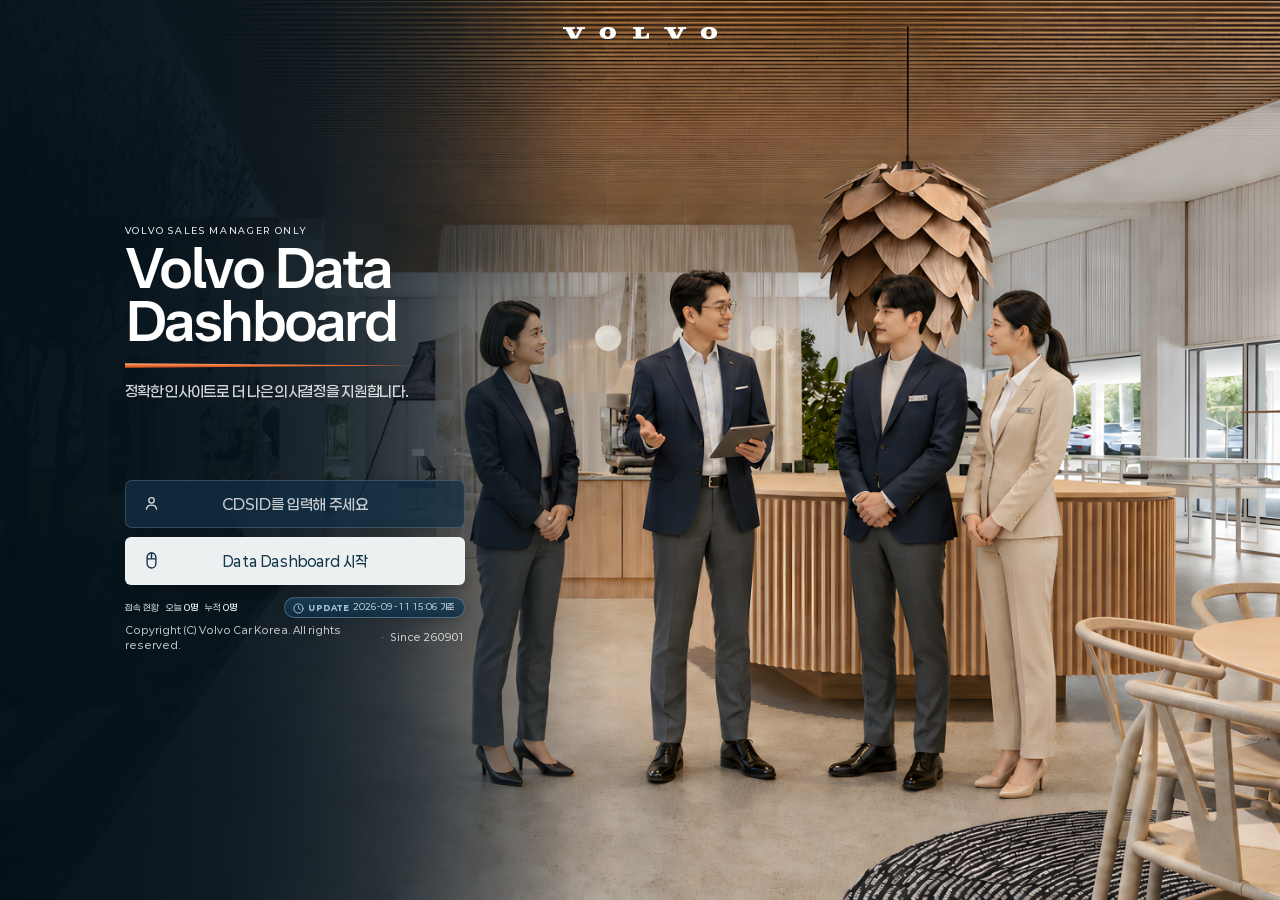
==== commit 4a8118f9: "deploy: e53a4f8a0713f69f" ====
--- a/data-dashboard/index.html
+++ b/data-dashboard/index.html
@@ -7,8 +7,8 @@
     <meta name="description" content="Volvo Data Dashboard" />
     <link rel="icon" href="/favicon.svg" />
     <title>Volvo Data Dashboard</title>
-    <script type="module" crossorigin src="/data-dashboard/assets/index-CUioBTaE.js"></script>
-    <link rel="stylesheet" crossorigin href="/data-dashboard/assets/index-C3DLMMyj.css">
+    <script type="module" crossorigin src="/data-dashboard/assets/index-Cm__0zlS.js"></script>
+    <link rel="stylesheet" crossorigin href="/data-dashboard/assets/index-CFL88Dgk.css">
   </head>
   <body>
     <!-- Client-only GitHub Pages shell. -->
--- a/data-dashboard/assets/index-CFL88Dgk.css
+++ b/data-dashboard/assets/index-CFL88Dgk.css
@@ -0,0 +1 @@
+._compactBars_1pmjb_1{height:126px!important}._compactBars_1pmjb_1 ._compactStage_1pmjb_9{height:92px!important}._backdrop_18h5s_1,._dialog_18h5s_3{width:100%;height:100%;position:fixed;inset:0}._backdrop_18h5s_1{z-index:12000;background:#061824;overflow:hidden}._dialog_18h5s_3{isolation:isolate;color:#f3f8fa;background:radial-gradient(circle at 78% 8%,#4f91aa33,#0000 36%),#061824;overflow:hidden}._toolbar_18h5s_47{z-index:4;top:calc(10px + env(safe-area-inset-top));right:calc(12px + env(safe-area-inset-right));left:calc(12px + env(safe-area-inset-left));pointer-events:none;grid-template-columns:1fr auto 1fr;align-items:center;gap:12px;display:grid;position:absolute}._guideIdentity_18h5s_73,._pageCounter_18h5s_75,._closeButton_18h5s_77{color:#f4fafc;-webkit-backdrop-filter:blur(10px);backdrop-filter:blur(10px);background:#051e2cd6;border:1px solid #cbe5ee57;box-shadow:inset 0 1px #ffffff17,0 8px 22px #010d153d}._guideIdentity_18h5s_73{width:max-content;min-height:34px;font-family:var(--font-ui);letter-spacing:-.01em;border-radius:6px;align-items:center;gap:8px;padding:0 12px;font-size:12px;font-weight:650;display:inline-flex}._bookIcon_18h5s_127{border:1px solid #9bd0e5;border-radius:2px 3px 3px 2px;width:15px;height:13px;display:inline-block;position:relative}._bookIcon_18h5s_127:before{content:"";border-top:1px solid #9bd0e5bd;border-bottom:1px solid #9bd0e5bd;position:absolute;inset:2px 3px 2px 2px}._bookIcon_18h5s_127:after{content:"";background:#9bd0e5;width:1px;position:absolute;top:-1px;bottom:-1px;left:3px}._pageCounter_18h5s_75{min-width:64px;min-height:30px;font-family:var(--font-ui);font-variant-numeric:tabular-nums;border-radius:999px;justify-content:center;align-items:center;padding:0 10px;font-size:11px;display:inline-flex}._closeButton_18h5s_77{pointer-events:auto;cursor:pointer;border-radius:50%;justify-self:end;place-items:center;width:42px;height:42px;padding:0;display:inline-grid}._closeButton_18h5s_77 span{margin-top:-2px;font-family:Arial,sans-serif;font-size:27px;font-weight:300;line-height:1;display:block}._closeButton_18h5s_77:hover,._closeButton_18h5s_77:focus-visible{background:#124054f0;border-color:#e8f7fcc2;outline:none}._pages_18h5s_263{overscroll-behavior-y:contain;scroll-behavior:smooth;scroll-snap-type:y mandatory;scrollbar-color:#9ccde085 #041723b8;scrollbar-width:thin;touch-action:pan-y;width:100%;height:100dvh;overflow:hidden auto}._pages_18h5s_263:focus{outline:none}._page_18h5s_75{width:100%;height:100dvh;min-height:100dvh;padding:max(8px, env(safe-area-inset-top)) max(8px, env(safe-area-inset-right)) max(8px, env(safe-area-inset-bottom)) max(8px, env(safe-area-inset-left));scroll-snap-align:start;scroll-snap-stop:always;place-items:center;margin:0;display:grid}._page_18h5s_75 img{object-fit:contain;background:#fff;width:auto;max-width:100%;height:auto;max-height:100%;display:block;box-shadow:0 16px 52px #00080d5c}@media (width<=760px){._toolbar_18h5s_47{top:calc(7px + env(safe-area-inset-top));right:calc(8px + env(safe-area-inset-right));left:calc(8px + env(safe-area-inset-left))}._guideIdentity_18h5s_73{min-height:30px;padding-inline:9px;font-size:10px}._pageCounter_18h5s_75{min-width:56px;min-height:28px;font-size:10px}._closeButton_18h5s_77{width:38px;height:38px}}@media (prefers-reduced-motion:reduce){._pages_18h5s_263{scroll-behavior:auto}}._backdrop_1i6hq_1{z-index:10000;-webkit-backdrop-filter:blur(8px);background:#04131fd1;place-items:center;padding:24px;display:grid;position:fixed;inset:0}._dialog_1i6hq_25{background:#f7fafc;border:1px solid #94afc194;border-radius:8px;flex-direction:column;width:min(1180px,100vw - 48px);max-height:calc(100dvh - 48px);display:flex;overflow:hidden;box-shadow:0 28px 80px #00121f6b}._header_1i6hq_49{color:#fff;background:#0e3850;border-bottom:1px solid #d7e1e8;justify-content:space-between;align-items:center;gap:24px;padding:18px 20px;display:flex}._titleGroup_1i6hq_71{min-width:0}._titleRow_1i6hq_79{align-items:center;gap:10px;display:flex}._titleRow_1i6hq_79 h2{letter-spacing:-.02em;margin:0;font-size:21px;line-height:1.2}._latinTitle_1i6hq_105{font-family:var(--font-volvo), "Helvetica Neue", Arial, sans-serif;font-size:inherit;letter-spacing:0;font-weight:600}._count_1i6hq_119{color:#dceaf2;background:#ffffff1a;border:1px solid #ffffff57;border-radius:999px;justify-content:center;align-items:center;min-width:38px;height:24px;font-size:12px;font-weight:700;display:inline-flex}._titleGroup_1i6hq_71 p{color:#bcd0dc;margin:6px 0 0;font-size:12px;line-height:1.4}._close_1i6hq_161{cursor:pointer;color:#fff;background:0 0;border:1px solid #ffffff6b;border-radius:50%;flex:none;place-items:center;width:40px;height:40px;font:300 27px/1 Arial,sans-serif;transition:background-color .16s,transform .16s;display:inline-grid}._close_1i6hq_161:hover,._close_1i6hq_161:focus-visible{background:#ffffff24;outline:none;transform:scale(1.04)}._body_1i6hq_205{overscroll-behavior:contain;padding:20px;overflow:auto}._grid_1i6hq_217{grid-template-columns:repeat(auto-fit,minmax(min(420px,100%),1fr));align-items:stretch;gap:16px;display:grid}._figure_1i6hq_231{background:#fff;border:1px solid #d6e1e8;border-radius:6px;flex-direction:column;min-width:0;margin:0;display:flex;overflow:hidden}._imageStage_1i6hq_253{aspect-ratio:4/3;background:linear-gradient(145deg,#e7eef3,#f5f8fa);place-items:center;min-height:320px;display:grid;position:relative;overflow:hidden}._imageStage_1i6hq_253 img{object-fit:contain;width:100%;height:100%;display:block;position:absolute;inset:0}._caption_1i6hq_291{border-top:1px solid #dfe7ec;justify-content:space-between;align-items:center;gap:16px;min-height:58px;padding:12px 14px;display:flex}._caption_1i6hq_291 strong{color:#102f43;font-size:14px;line-height:1.4}@media (width<=760px){._backdrop_1i6hq_1{padding:0}._dialog_1i6hq_25{border:0;border-radius:0;width:100vw;height:100dvh;max-height:100dvh}._header_1i6hq_49{padding:14px 16px}._titleRow_1i6hq_79 h2{font-size:18px}._body_1i6hq_205{padding:12px}._grid_1i6hq_217{grid-template-columns:1fr;gap:12px}._imageStage_1i6hq_253{min-height:240px}._caption_1i6hq_291{flex-direction:column;align-items:flex-start;gap:4px}}@media (prefers-reduced-motion:reduce){._close_1i6hq_161{transition:none}}._backdrop_1k4tu_1,._dialog_1k4tu_3{width:100%;height:100%;position:fixed;inset:0}._backdrop_1k4tu_1{z-index:11000;overscroll-behavior:none;background:#061823;overflow:hidden}._dialog_1k4tu_3{isolation:isolate;color:#fff;background:radial-gradient(circle at 84% 6%,#44839c2e,#0000 34%),#061823;overflow:hidden}._header_1k4tu_49{z-index:5;top:calc(10px + env(safe-area-inset-top));right:calc(12px + env(safe-area-inset-right));left:calc(12px + env(safe-area-inset-left));pointer-events:none;justify-content:space-between;align-items:center;gap:14px;min-width:0;display:flex;position:absolute}._titleGroup_1k4tu_77,._close_1k4tu_79,._pageCounter_1k4tu_81{color:#f5fafc;-webkit-backdrop-filter:blur(10px);backdrop-filter:blur(10px);background:#051f2ddb;border:1px solid #cfe7f05c;box-shadow:inset 0 1px #ffffff14,0 8px 24px #000a103d}._titleGroup_1k4tu_77{border-radius:6px;align-items:center;min-width:0;max-width:min(72vw,620px);min-height:36px;padding:0 12px;display:flex}._titleGroup_1k4tu_77 h2{letter-spacing:-.02em;text-overflow:ellipsis;white-space:nowrap;min-width:0;margin:0;font-size:14px;font-weight:680;line-height:1.2;overflow:hidden}._titleGroup_1k4tu_77 h2 span{font-family:var(--font-volvo), "Helvetica Neue", Arial, sans-serif;letter-spacing:0;font-weight:600}._close_1k4tu_79{pointer-events:auto;cursor:pointer;border-radius:50%;flex:0 0 43px;place-items:center;width:43px;height:43px;padding:0;display:inline-grid}._close_1k4tu_79 span{margin-top:-2px;font-family:Arial,sans-serif;font-size:28px;font-weight:300;line-height:1;display:block}._close_1k4tu_79:hover,._close_1k4tu_79:focus-visible{background:#0f4054f5;border-color:#f1fafdd1;outline:none}._pages_1k4tu_215{scroll-behavior:smooth;scroll-snap-type:y mandatory;scrollbar-width:none;touch-action:none;overscroll-behavior:none;background:#061823;width:100%;height:100%;overflow:hidden auto}._pages_1k4tu_215::-webkit-scrollbar{display:none}._pages_1k4tu_215:focus{outline:none}._page_1k4tu_81{scroll-snap-align:start;scroll-snap-stop:always;place-items:center;width:100%;height:100%;min-height:100%;margin:0;padding:0;display:grid;position:relative;overflow:hidden}._page_1k4tu_81 img{object-fit:contain;-webkit-user-select:none;user-select:none;-webkit-user-drag:none;background:#fff;width:100%;height:100%;display:block;position:absolute;inset:0;box-shadow:0 18px 54px #00080d57}._pageCounter_1k4tu_81{z-index:5;right:calc(14px + env(safe-area-inset-right));bottom:calc(12px + env(safe-area-inset-bottom));font-variant-numeric:tabular-nums;pointer-events:none;border-radius:999px;justify-content:center;align-items:center;min-width:62px;min-height:29px;padding:0 10px;font-size:10px;display:inline-flex;position:absolute}@media (width<=760px){._header_1k4tu_49{top:calc(7px + env(safe-area-inset-top));right:calc(8px + env(safe-area-inset-right));left:calc(8px + env(safe-area-inset-left))}._titleGroup_1k4tu_77{max-width:calc(100vw - 64px - env(safe-area-inset-left) - env(safe-area-inset-right));min-height:32px;padding-inline:9px}._titleGroup_1k4tu_77 h2{font-size:11px}._close_1k4tu_79{flex-basis:39px;width:39px;height:39px}._pageCounter_1k4tu_81{right:calc(9px + env(safe-area-inset-right));bottom:calc(8px + env(safe-area-inset-bottom))}}@media (prefers-reduced-motion:reduce){._pages_1k4tu_215{scroll-behavior:auto}}@layer properties{@supports (((-webkit-hyphens:none)) and (not (margin-trim:inline))) or ((-moz-orient:inline) and (not (color:rgb(from red r g b)))){*,:before,:after,::backdrop{--tw-rotate-x:initial;--tw-rotate-y:initial;--tw-rotate-z:initial;--tw-skew-x:initial;--tw-skew-y:initial;--tw-border-style:solid;--tw-shadow:0 0 #0000;--tw-shadow-color:initial;--tw-shadow-alpha:100%;--tw-inset-shadow:0 0 #0000;--tw-inset-shadow-color:initial;--tw-inset-shadow-alpha:100%;--tw-ring-color:initial;--tw-ring-shadow:0 0 #0000;--tw-inset-ring-color:initial;--tw-inset-ring-shadow:0 0 #0000;--tw-ring-inset:initial;--tw-ring-offset-width:0px;--tw-ring-offset-color:#fff;--tw-ring-offset-shadow:0 0 #0000;--tw-blur:initial;--tw-brightness:initial;--tw-contrast:initial;--tw-grayscale:initial;--tw-hue-rotate:initial;--tw-invert:initial;--tw-opacity:initial;--tw-saturate:initial;--tw-sepia:initial;--tw-drop-shadow:initial;--tw-drop-shadow-color:initial;--tw-drop-shadow-alpha:100%;--tw-drop-shadow-size:initial;--tw-ease:initial;--one-voice-progress:0}}}@layer theme{:root,:host{--font-sans:ui-sans-serif, system-ui, sans-serif, "Apple Color Emoji", "Segoe UI Emoji", "Segoe UI Symbol", "Noto Color Emoji";--font-mono:ui-monospace, SFMono-Regular, Menlo, Monaco, Consolas, "Liberation Mono", "Courier New", monospace;--spacing:.25rem;--radius-md:.375rem;--ease-out:cubic-bezier(0, 0, .2, 1);--ease-in-out:cubic-bezier(.4, 0, .2, 1);--default-font-family:var(--font-sans);--default-mono-font-family:var(--font-mono)}}@layer base{*,:after,:before,::backdrop{box-sizing:border-box;border:0 solid;margin:0;padding:0}::file-selector-button{box-sizing:border-box;border:0 solid;margin:0;padding:0}html,:host{-webkit-text-size-adjust:100%;tab-size:4;line-height:1.5;font-family:var(--default-font-family,ui-sans-serif, system-ui, sans-serif, "Apple Color Emoji", "Segoe UI Emoji", "Segoe UI Symbol", "Noto Color Emoji");font-feature-settings:var(--default-font-feature-settings,normal);font-variation-settings:var(--default-font-variation-settings,normal);-webkit-tap-highlight-color:transparent}hr{height:0;color:inherit;border-top-width:1px}abbr:where([title]){-webkit-text-decoration:underline dotted;text-decoration:underline dotted}h1,h2,h3,h4,h5,h6{font-size:inherit;font-weight:inherit}a{color:inherit;-webkit-text-decoration:inherit;-webkit-text-decoration:inherit;-webkit-text-decoration:inherit;-webkit-text-decoration:inherit;text-decoration:inherit}b,strong{font-weight:bolder}code,kbd,samp,pre{font-family:var(--default-mono-font-family,ui-monospace, SFMono-Regular, Menlo, Monaco, Consolas, "Liberation Mono", "Courier New", monospace);font-feature-settings:var(--default-mono-font-feature-settings,normal);font-variation-settings:var(--default-mono-font-variation-settings,normal);font-size:1em}small{font-size:80%}sub,sup{vertical-align:baseline;font-size:75%;line-height:0;position:relative}sub{bottom:-.25em}sup{top:-.5em}table{text-indent:0;border-color:inherit;border-collapse:collapse}:-moz-focusring{outline:auto}progress{vertical-align:baseline}summary{display:list-item}ol,ul,menu{list-style:none}img,svg,video,canvas,audio,iframe,embed,object{vertical-align:middle;display:block}img,video{max-width:100%;height:auto}button,input,select,optgroup,textarea{font:inherit;font-feature-settings:inherit;font-variation-settings:inherit;letter-spacing:inherit;color:inherit;opacity:1;background-color:#0000;border-radius:0}::file-selector-button{font:inherit;font-feature-settings:inherit;font-variation-settings:inherit;letter-spacing:inherit;color:inherit;opacity:1;background-color:#0000;border-radius:0}:where(select:is([multiple],[size])) optgroup{font-weight:bolder}:where(select:is([multiple],[size])) optgroup option{padding-inline-start:20px}::file-selector-button{margin-inline-end:4px}::placeholder{opacity:1}@supports (not ((-webkit-appearance:-apple-pay-button))) or (contain-intrinsic-size:1px){::placeholder{color:currentColor}@supports (color:color-mix(in lab, red, red)){::placeholder{color:color-mix(in oklab, currentcolor 50%, transparent)}}}textarea{resize:vertical}::-webkit-search-decoration{-webkit-appearance:none}::-webkit-date-and-time-value{min-height:1lh;text-align:inherit}::-webkit-datetime-edit{display:inline-flex}::-webkit-datetime-edit-fields-wrapper{padding:0}::-webkit-datetime-edit{padding-block:0}::-webkit-datetime-edit-year-field{padding-block:0}::-webkit-datetime-edit-month-field{padding-block:0}::-webkit-datetime-edit-day-field{padding-block:0}::-webkit-datetime-edit-hour-field{padding-block:0}::-webkit-datetime-edit-minute-field{padding-block:0}::-webkit-datetime-edit-second-field{padding-block:0}::-webkit-datetime-edit-millisecond-field{padding-block:0}::-webkit-datetime-edit-meridiem-field{padding-block:0}::-webkit-calendar-picker-indicator{line-height:1}:-moz-ui-invalid{box-shadow:none}button,input:where([type=button],[type=reset],[type=submit]){appearance:button}::file-selector-button{appearance:button}::-webkit-inner-spin-button{height:auto}::-webkit-outer-spin-button{height:auto}[hidden]:where(:not([hidden=until-found])){display:none!important}}@layer components;@layer utilities{.visible{visibility:visible}.sr-only{clip-path:inset(50%);white-space:nowrap;border-width:0;width:1px;height:1px;margin:-1px;padding:0;position:absolute;overflow:hidden}.fixed{position:fixed}.sticky{position:sticky}.start{inset-inline-start:var(--spacing)}.end{inset-inline-end:var(--spacing)}.container{width:100%}@media (width>=40rem){.container{max-width:40rem}}@media (width>=48rem){.container{max-width:48rem}}@media (width>=64rem){.container{max-width:64rem}}@media (width>=80rem){.container{max-width:80rem}}@media (width>=96rem){.container{max-width:96rem}}.block{display:block}.contents{display:contents}.flex{display:flex}.grid{display:grid}.hidden{display:none}.table{display:table}.table-row{display:table-row}.transform{transform:var(--tw-rotate-x,) var(--tw-rotate-y,) var(--tw-rotate-z,) var(--tw-skew-x,) var(--tw-skew-y,)}.resize{resize:both}.rounded{border-radius:.25rem}.border{border-style:var(--tw-border-style);border-width:1px}.ring{--tw-ring-shadow:var(--tw-ring-inset,) 0 0 0 calc(1px + var(--tw-ring-offset-width)) var(--tw-ring-color,currentcolor);box-shadow:var(--tw-inset-shadow), var(--tw-inset-ring-shadow), var(--tw-ring-offset-shadow), var(--tw-ring-shadow), var(--tw-shadow)}.blur{--tw-blur:blur(8px);filter:var(--tw-blur,) var(--tw-brightness,) var(--tw-contrast,) var(--tw-grayscale,) var(--tw-hue-rotate,) var(--tw-invert,) var(--tw-saturate,) var(--tw-sepia,) var(--tw-drop-shadow,)}.filter{filter:var(--tw-blur,) var(--tw-brightness,) var(--tw-contrast,) var(--tw-grayscale,) var(--tw-hue-rotate,) var(--tw-invert,) var(--tw-saturate,) var(--tw-sepia,) var(--tw-drop-shadow,)}.ease-in-out{--tw-ease:var(--ease-in-out);transition-timing-function:var(--ease-in-out)}.ease-out{--tw-ease:var(--ease-out);transition-timing-function:var(--ease-out)}}@font-face{font-family:Pretendard Variable;src:url(/fonts/pretendard-variable.ttf)format("truetype");font-style:normal;font-weight:100 900;font-display:swap}@font-face{font-family:Volvo Centum Web;src:url(/fonts/volvo-centum-light.ttf)format("truetype");font-style:normal;font-weight:300;font-display:swap}@font-face{font-family:Volvo Centum Web;src:url(/fonts/volvo-centum-regular.ttf)format("truetype");font-style:normal;font-weight:400;font-display:swap}@font-face{font-family:Volvo Centum Web;src:url(/fonts/volvo-centum-semibold.ttf)format("truetype");font-style:normal;font-weight:600;font-display:swap}@font-face{font-family:Volvo Centum Web;src:url(/fonts/volvo-centum-bold.ttf)format("truetype");font-style:normal;font-weight:700 900;font-display:swap}@font-face{font-family:Volvo Centum Web;src:url(/fonts/volvo-centum-light-italic.ttf)format("truetype");font-style:italic;font-weight:300;font-display:swap}@font-face{font-family:Volvo Centum Web;src:url(/fonts/volvo-centum-italic.ttf)format("truetype");font-style:italic;font-weight:400;font-display:swap}@font-face{font-family:Volvo Centum Web;src:url(/fonts/volvo-centum-semibold-italic.ttf)format("truetype");font-style:italic;font-weight:600;font-display:swap}@font-face{font-family:Volvo Centum Web;src:url(/fonts/volvo-centum-bold-italic.ttf)format("truetype");font-style:italic;font-weight:700 900;font-display:swap}@font-face{font-family:Paperlogy;src:url(/fonts/paperlogy-5-medium.ttf)format("truetype");font-style:normal;font-weight:100 800;font-display:swap}@font-face{font-family:Paperlogy;src:url(/fonts/paperlogy-9-black.ttf)format("truetype");font-style:normal;font-weight:900;font-display:swap}:root{--ink:#121b21;--ink-soft:#394650;--navy:#123747;--navy-2:#17475d;--blue:#397a9b;--blue-soft:#dcebf1;--paper:#f4f6f5;--white:#fff;--line:#d9e0e3;--good:#2e7d63;--good-soft:#e5f2ed;--warning:#c64e45;--warning-soft:#f8e8e4;--caution:#b7791f;--caution-soft:#f7eddc;--status-danger:#b4232d;--status-danger-soft:#fce8eb;--status-caution:#b7791f;--status-caution-soft:#f7eddc;--es90-orange:#f15a24;--es90-surface-radius:6px;--secondary:#66757d;--muted:#7b8796;--font-volvo:"Volvo Centum Web";--font-korean:"Paperlogy";--dashboard-page-max:1500px;--dashboard-page-gutter:32px;--dashboard-content-overhang:10px;--dashboard-sticky-inner-gutter:0px;--dashboard-sticky-content-gutter:21px;--dashboard-summary-gap:8px;--dashboard-combat-share:35%;--header-context-cell:112px;--header-title-width:310px;--header-title-font-size:36px;--font-ui:var(--font-volvo), var(--font-korean), "Noto Sans KR", "Apple SD Gothic Neo", Arial, sans-serif}*{box-sizing:border-box}html{scroll-behavior:smooth;scrollbar-gutter:stable}.growth-navigation{color:#17394b;background:#f5f9fb;border:1px solid #c9dce4;border-radius:5px;margin-top:12px;overflow:visible}@media (width>=761px){.competitive-analysis-page>.growth-navigation,.competitive-analysis-page>.v3s-award-card{margin-right:calc(-1 * var(--dashboard-content-overhang));margin-left:calc(-1 * var(--dashboard-content-overhang))}.growth-navigation-sticky-summary{top:var(--growth-navigation-sticky-top,356px);z-index:44;background:#f5f9fb;align-self:start;position:sticky;box-shadow:0 -18px #fff,0 12px 18px -22px #102a43b8}.growth-staff-roster{top:calc(var(--growth-navigation-sticky-top,356px) + 112px);z-index:43;max-height:calc(100vh - var(--growth-navigation-sticky-top,356px) - 124px);max-height:calc(100dvh - var(--growth-navigation-sticky-top,356px) - 124px);background:#fff;align-self:start;position:sticky;overflow:hidden;box-shadow:0 12px 18px -22px #102a4394}}@media (width>=761px) and (width<=1240px){.competitive-analysis-page{--growth-navigation-sticky-top:346px}}@media (width>=1241px){.competitive-analysis-page{--growth-navigation-sticky-top:356px}}.growth-navigation *,.growth-navigation :before,.growth-navigation :after{box-sizing:border-box}.growth-navigation-heading{background:#fff;border-bottom:1px solid #d8e5ea;justify-content:space-between;align-items:center;gap:20px;min-height:46px;padding:8px 16px;display:flex}.growth-navigation-heading h2{color:#11283d;font-family:var(--font-korean);letter-spacing:-.25px;-webkit-font-smoothing:antialiased;margin:0;font-size:14px;font-weight:600;line-height:1.25}.growth-navigation-source{flex:none;justify-content:flex-end;align-items:center;gap:8px;margin-left:auto;display:flex}.growth-navigation-source span{color:#607581;width:auto;min-width:max-content;height:22px;font-family:var(--font-latin);letter-spacing:0;text-overflow:ellipsis;white-space:nowrap;background:#f4f8fae6;border:1px solid #dde8ec;border-radius:999px;justify-content:center;align-items:center;gap:4px;padding:1px 18px 0;font-size:7.5px;font-weight:650;line-height:1;display:inline-flex;overflow:hidden}.growth-navigation-source b{font-weight:650}.growth-navigation-source i{color:#9aabb3;font-style:normal}.growth-navigation-source strong{color:#244f64;font-family:var(--font-latin);font-variant-numeric:tabular-nums;font-size:8.5px;font-weight:750}.growth-navigation-workspace{grid-template-columns:288px minmax(0,1fr);grid-template-areas:"roster detail";align-items:start;min-width:0;display:grid}.growth-staff-roster{background:#fff;border-right:1px solid #d5e3e9;grid-area:roster;min-width:0;margin-top:6px}.growth-staff-roster-columns,.growth-staff-roster-list button{grid-template-columns:minmax(108px,1fr) 76px 80px;align-items:center;display:grid}.growth-staff-roster-columns{color:#81949e;background:#f6fafb;border-bottom:1px solid #e3ecef;min-height:34px;padding:0 10px 0 14px;font-size:8.5px;line-height:1.25}.growth-staff-roster-columns span:not(:first-child){text-align:right}.growth-staff-roster-list{max-height:660px;padding:3px 6px;position:relative;overflow-y:auto}@media (width>=761px){.growth-staff-roster-list{max-height:calc(100vh - var(--growth-navigation-sticky-top,356px) - 158px);max-height:calc(100dvh - var(--growth-navigation-sticky-top,356px) - 158px);overscroll-behavior-y:contain;-webkit-overflow-scrolling:touch}}.growth-staff-roster-list button{color:#25495a;cursor:pointer;background:0 0;border:1px solid #0000;border-radius:6px;width:100%;min-height:38px;margin:0 0 1px;padding:0 10px 0 8px}.growth-staff-roster-list button:hover,.growth-staff-roster-list button:focus-visible{background:#f0f7fa;outline:none}.growth-staff-roster-list button.selected{background:#e9f5f9;border-color:#67b7d0;box-shadow:inset 3px 0 #16718e}.growth-staff-roster-list button>span{text-align:left;align-items:baseline;gap:5px;min-width:0;display:flex}.growth-staff-roster-list button>span strong{text-align:left;white-space:nowrap;flex:0 0 5.25em;grid-template-columns:3em 13px;align-items:center;column-gap:2px;width:5.25em;font-size:12px;display:inline-grid}.growth-staff-name{grid-column:1;align-self:center}.growth-staff-lead-badge{color:#fff;width:13px;height:13px;font-family:var(--font-latin);background:#176f8a;border:1px solid #0f617b;border-radius:50%;flex:0 0 13px;place-items:center;font-size:8px;font-style:normal;font-weight:800;line-height:1;display:inline-grid;transform:none;box-shadow:0 1px 2px #134a5e3d}.growth-staff-roster-list button>span small{color:#82959f;text-overflow:ellipsis;white-space:nowrap;min-width:0;font-size:9px;overflow:hidden}.growth-staff-roster-list button>b{width:100%;font-family:var(--font-volvo);font-variant-numeric:tabular-nums;text-align:right;color:#176887;font-size:13px}.growth-staff-roster-list button>em{text-align:right;color:#6d818d;justify-content:flex-end;align-items:center;min-width:0;font-size:9px;font-style:normal;display:flex}.growth-staff-roster-list button>em>b{width:100%;min-width:0;font-family:var(--font-volvo);font-variant-numeric:tabular-nums;text-align:right;color:currentColor;white-space:nowrap;font-size:9px;font-style:normal;font-weight:650}.growth-navigation-detail{grid-area:detail;gap:6px;min-width:0;padding:6px;display:grid}.growth-profile-strip{background:#fff;border:1px solid #d4e2e8;border-radius:6px;grid-template-columns:minmax(210px,1.35fr) repeat(3,minmax(125px,.8fr));min-width:0;margin:6px 6px 0;display:grid;overflow:hidden}.growth-profile-strip>div{min-width:0;min-height:58px;padding:6px 12px;position:relative}.growth-profile-strip>div:not(:first-child):before{content:"";background:#b5cad385;width:1px;position:absolute;top:12px;bottom:12px;left:0}.growth-profile-person{align-items:center;gap:10px;display:flex}.growth-profile-photo{background:#edf4f7;border:1px solid #d8e3e8;border-radius:5px;flex:none;place-items:center;width:36px;height:44px;font-size:13px;font-weight:700;display:grid;overflow:hidden}.growth-profile-photo img{object-fit:cover;object-position:center top;width:100%;height:100%}.growth-profile-person>span:last-child,.growth-profile-metric{flex-direction:column;justify-content:center;min-width:0;display:flex}.growth-profile-person small,.growth-profile-metric>span{color:#6e8491;font-size:9px}.growth-profile-person strong{color:#155873;white-space:nowrap;align-items:baseline;min-width:0;margin-top:3px;font-size:18px;display:flex}.growth-profile-person strong i{color:#647d89;margin-left:5px;font-size:9px;font-style:normal;font-weight:500}.growth-profile-person strong i em{color:#3f7588;white-space:nowrap;margin-left:4px;font-style:normal;font-weight:600}.growth-profile-metric em{color:#768c98;text-overflow:ellipsis;white-space:nowrap;margin-top:3px;font-size:9px;font-style:normal;overflow:hidden}.growth-profile-metric strong{font-family:var(--font-volvo);color:#155873;margin-top:3px;font-size:19px;line-height:1}.growth-profile-metric strong small{color:#728793;margin-left:2px;font-size:9px}.growth-profile-metric strong .growth-profile-evidence-count{font-family:var(--font-ui);white-space:nowrap;margin-left:7px;font-size:9px;font-weight:500}.growth-profile-certification strong{font-family:var(--font-latin), var(--font-korean), sans-serif;font-variant-numeric:tabular-nums;white-space:nowrap;align-items:center;gap:4px;font-size:18px;font-weight:700;display:flex}.growth-profile-certification strong b{justify-content:flex-end;align-items:center;gap:2px;min-width:4.2ch;font-weight:700;display:inline-flex}.growth-profile-certification strong b i{color:#7f929c;margin:0 1px;font-size:.72em;font-style:normal;font-weight:300}.growth-profile-certification strong em{color:#a6b5bc;margin:0;font-size:10px;font-style:normal;font-weight:500}.growth-profile-metric strong.confidence-충분,.growth-staff-roster-list .confidence-충분{color:#21866f}.growth-profile-metric strong.confidence-보통,.growth-staff-roster-list .confidence-보통{color:#367d98}.growth-profile-metric strong.confidence-참고,.growth-staff-roster-list .confidence-참고{color:#c3764f}.growth-capability{background:#fff;border:1px solid #cddfe7;border-radius:6px;min-width:0;overflow:hidden}.growth-capability-columns{grid-template-columns:repeat(2,minmax(0,1fr));align-items:stretch;gap:8px;min-width:0;display:grid}.growth-capability-columns>.growth-capability{height:100%}.growth-capability>header{background:#f8fbfc;border-bottom:1px solid #dce7eb;justify-content:space-between;align-items:center;gap:16px;min-height:34px;padding:6px 11px;display:flex}.growth-capability>header div span{font-family:var(--font-volvo);letter-spacing:.04em;color:#21809e;margin-bottom:0;font-size:9px;font-weight:700;display:block}.growth-capability>header h3{color:#163f53;margin:0;font-size:14px}.growth-capability>header p{color:#a65c43;text-align:right;margin:0;font-size:10px}.growth-capability-grid{grid-template-columns:minmax(0,1fr);gap:5px;min-width:0;padding:5px;display:grid}.growth-position-card,.growth-scatter-card,.growth-comment-evidence{background:#fbfdfe;border:1px solid #dce7eb;border-radius:5px;min-width:0}.growth-position-card{box-sizing:border-box;height:244px;padding:7px}.growth-position-card>header,.growth-scatter-card>header,.growth-comment-evidence>header{justify-content:space-between;align-items:flex-start;gap:12px;display:flex}.growth-position-card>header div span,.growth-scatter-card>header div span,.growth-comment-evidence>header span{color:#728995;margin-bottom:3px;font-size:9px;display:block}.growth-position-card>header strong,.growth-scatter-card>header strong,.growth-comment-evidence>header strong{color:#184b61;font-size:13px}.growth-position-card>header>small,.growth-scatter-card>header>small{color:#79909c;font-size:9px}.growth-position-benchmarks{white-space:nowrap;align-items:center;gap:10px;display:flex}.growth-position-benchmarks .showroom-average{color:#075f49;align-items:center;gap:4px;font-weight:700;display:inline-flex}.growth-position-benchmarks .showroom-average i{border-top:1.5px dashed #087a58;width:13px;height:0;display:inline-block}.growth-zone-gauge{--growth-needle-angle:90deg;width:min(100%,380px);margin:-12px auto 0;position:relative}.growth-zone-gauge>svg{width:100%;height:auto;display:block;overflow:visible}.growth-gauge-segments path{stroke:#fff;stroke-width:5px;stroke-linejoin:round;transition:fill .18s,filter .18s,stroke .18s}.growth-gauge-segments .coaching{fill:#fbe5df}.growth-gauge-segments .accelerating{fill:#e0f0f5}.growth-gauge-segments .expanding{fill:#e1f2eb}.growth-gauge-segments .coaching.active{fill:#ee9279;stroke:#c9654d}.growth-gauge-segments .accelerating.active{fill:#62acc3;stroke:#247893}.growth-gauge-segments .expanding.active{fill:#6bb79b;stroke:#2d8267}.growth-gauge-segments path.active{filter:drop-shadow(0 5px 5px #1d45542e)}.growth-gauge-showroom-average-marker{transform:rotate(var(--growth-showroom-average-angle));transform-origin:210px 190px;transform-box:view-box;color:#087a58;pointer-events:none}.growth-gauge-showroom-average-marker line{stroke:currentColor;stroke-width:1.5px;stroke-dasharray:3 3;opacity:.92;vector-effect:non-scaling-stroke}.growth-gauge-showroom-average-marker circle{fill:#f8fbfc;stroke:currentColor;stroke-width:1.5px;opacity:1;vector-effect:non-scaling-stroke}.growth-gauge-label text{text-anchor:middle;letter-spacing:-.35px;font-size:12px;font-weight:800;transition:fill .18s}.growth-gauge-label .detail{letter-spacing:-.2px;opacity:.8;font-size:8px;font-weight:600}.growth-gauge-label.coaching-label{fill:#924a39}.growth-gauge-label.accelerating-label{fill:#1c6279}.growth-gauge-label.expanding-label{fill:#286e59}.growth-zone-gauge[data-zone="0"] .coaching-label,.growth-zone-gauge[data-zone="1"] .accelerating-label,.growth-zone-gauge[data-zone="2"] .expanding-label{fill:#fff}.growth-gauge-ticks circle{fill:#8ba1ab;opacity:.58}.growth-gauge-needle{color:#162c37;transform:rotate(var(--growth-needle-angle));transform-origin:210px 190px;transform-box:view-box;filter:drop-shadow(0 3px 2px #0d2b373d);animation:1.9s cubic-bezier(.12,.72,.16,1) both growth-gauge-sweep}.growth-gauge-needle path,.growth-gauge-needle circle{fill:currentColor}.growth-gauge-needle .needle-cap{fill:#f7fbfc;stroke:currentColor;stroke-width:3px}@keyframes growth-gauge-sweep{0%{transform:rotate(0)}72%{transform:rotate(calc(var(--growth-needle-angle) + 3deg))}to{transform:rotate(var(--growth-needle-angle))}}.growth-gauge-current{fill:#183f51;text-anchor:middle;font-size:10.5px;font-weight:650}.growth-gauge-current.positive{fill:var(--blue)}.growth-gauge-current.negative{fill:var(--warning)}.growth-gauge-current.neutral{fill:#536f7b}.growth-zone-gauge.no-evidence .growth-gauge-segments path{fill:#edf2f4;stroke:#fff}@media (prefers-reduced-motion:reduce){.growth-gauge-needle{animation:none}}.growth-scatter-card{grid-template-rows:18px auto 20px;padding:8px 8px 4px;display:grid}.growth-scatter-card>header{height:18px;min-height:18px;overflow:hidden}.growth-scatter-card svg{aspect-ratio:470/210;width:100%;height:auto;display:block;overflow:visible}.growth-scatter-grid line{stroke:#e0e9ed;stroke-width:1px}.growth-scatter-grid text,.growth-scatter-y-label,.growth-scatter-x-label{fill:#80939d;font-size:7px}.growth-scatter-y-label,.growth-scatter-x-label{font-size:8px}.growth-scatter-y-label{transform-origin:12px 93px;transform:rotate(-90deg)}.growth-scatter-average-line{stroke:#c63d45;stroke-width:1.2px;stroke-dasharray:5 4}.growth-scatter-average-label rect,.growth-scatter-average-label .pointer{fill:#fff6f7f7;stroke:#c63d456b;stroke-width:1px;filter:drop-shadow(0 2px 3px #5a401014);vector-effect:non-scaling-stroke}.growth-scatter-average-label .pointer{stroke-linejoin:round}.growth-scatter-average-label text{fill:#a42f38;font-family:var(--font-korean), sans-serif;font-size:7.5px;font-weight:650}.growth-scatter-average-label text.score{font-family:var(--font-volvo), var(--font-korean), sans-serif;font-size:9px;font-weight:750}.growth-scatter-population circle{fill:#f08b66;fill-opacity:.5;stroke:#fff;stroke-width:.6px}.growth-scatter-showroom circle{fill:#087a58;fill-opacity:.94;stroke:#fff;stroke-width:1px}.growth-scatter-selected-guides{fill:none;stroke:#177493;stroke-width:1.2px;stroke-dasharray:4 4;stroke-opacity:.66;pointer-events:none}.growth-scatter-selected-guides line{vector-effect:non-scaling-stroke}.growth-scatter-selected-photo .photo-halo{fill:#1774933d;stroke:#177493c7;stroke-width:1.5px;filter:drop-shadow(0 0 3px #17749357);pointer-events:none;transform-box:fill-box;transform-origin:50%;vector-effect:non-scaling-stroke;will-change:opacity, transform;animation:1.18s cubic-bezier(.2,.7,.28,1) infinite growth-scatter-photo-halo}@keyframes growth-scatter-photo-halo{0%{opacity:.92;transform:scale(.9)}46%{opacity:.48;transform:scale(1.12)}to{opacity:0;transform:scale(1.48)}}.growth-scatter-selected-photo .photo-backdrop{fill:#fff;stroke:#a9c4ce;stroke-width:1.5px;filter:drop-shadow(0 1px 2px #0e354557)}.growth-scatter-selected-photo .photo-ring{fill:none;stroke:#2d7187;stroke-width:1.2px}.growth-scatter-selected-photo .photo-fallback{fill:#173f50;font-size:5.5px;font-weight:700}@media (prefers-reduced-motion:reduce){.growth-scatter-selected-photo .photo-halo{opacity:.28;animation:none}}.growth-scatter-card footer{color:#6f838e;border-top:1px solid #e4ecef;justify-content:center;align-items:center;gap:12px;height:20px;min-height:20px;padding:0 6px;font-size:8px;display:flex;overflow:hidden}.growth-scatter-card footer span{align-items:center;gap:4px;display:inline-flex}.growth-scatter-card footer i{background:#f08b66;border-radius:50%;width:6px;height:6px}.growth-scatter-card footer .showroom i{background:#087a58}.growth-scatter-card footer .selected i{background:#177493;box-shadow:0 0 0 2px #a7d6e3}.growth-scatter-evidence-note{color:#78909b;white-space:nowrap;border-left:1px solid #dce7eb;padding-left:9px;font-size:7.5px;font-weight:500}.growth-evidence-grid{grid-template-rows:minmax(0,1fr);grid-template-columns:repeat(2,minmax(0,1fr));gap:5px;height:196px;padding:0 5px 5px;display:grid}.growth-comment-evidence{min-height:0;padding:9px 10px}.growth-comment-evidence>header strong{font-variant-numeric:tabular-nums;font-size:10.5px}.growth-comment-evidence>header span{font-size:14px;font-weight:700;line-height:1.2}.growth-comment-evidence.strength{border-top:3px solid #4ba388}.growth-comment-evidence.improvement{border-top:3px solid #d96761}.growth-comment-evidence.strength>header span,.growth-comment-evidence.strength>header strong{color:#27785f}.growth-comment-evidence.improvement>header span,.growth-comment-evidence.improvement>header strong{color:#a34f4d}.growth-comment-bars{grid-template-columns:minmax(0,1fr);gap:7px;margin-top:10px;display:grid}.growth-comment-bar-column{align-content:start;gap:6px;min-width:0;display:grid}.growth-comment-bar-column+.growth-comment-bar-column{border-left:0;margin-left:0;padding-left:0}.growth-comment-bar{grid-template-columns:minmax(66px,88px) minmax(48px,1fr) 62px;align-items:center;gap:8px;min-width:0;display:grid}.growth-comment-bar>span{color:#377461;text-overflow:ellipsis;white-space:nowrap;font-size:10px;font-weight:700;line-height:1;overflow:hidden}.growth-comment-evidence.improvement .growth-comment-bar>span,.growth-comment-evidence.improvement .growth-comment-bar>small{color:#a34f4d}.growth-comment-bar>i{background:#f2f7f5;border:1px solid #dbe9e5;border-radius:3px;height:12px;overflow:hidden}.growth-comment-evidence.improvement .growth-comment-bar>i{background:#fcf4f4;border-color:#f0dada}.growth-comment-bar>i>b{width:var(--growth-comment-bar-ratio);transform-origin:0;height:100%;animation:.62s cubic-bezier(.2,.76,.24,1) both analysis-insight-bar-enter;animation-delay:calc(var(--growth-comment-bar-index) * 70ms);background:linear-gradient(90deg,#b8ddd1 0%,#58aa8e 58%,#1f7e65 100%);border-radius:2px;display:block}.growth-comment-evidence.improvement .growth-comment-bar>i>b{background:linear-gradient(90deg,#f2c1c0 0%,#df7b78 58%,#bd4548 100%)}.growth-comment-bar>small{color:#51796f;font-variant-numeric:tabular-nums;text-align:right;white-space:nowrap;min-width:0;font-size:9px;font-weight:750}.growth-comment-bar>small em{opacity:.72;font-style:normal;font-weight:600}.growth-comment-bars>em{color:#82939c;grid-column:1/-1;font-size:9px;font-style:normal}.growth-capability.sales>header div span{color:#b97858}.growth-capability.sales{grid-template-rows:auto 1fr;display:grid}.growth-sales-dashboard{background:#f9fbfc;grid-template-rows:auto auto auto;grid-template-columns:1fr;gap:5px;padding:5px;display:grid}.growth-sales-scatter-card{background:#fbfdfe}.growth-sales-scatter-card>header>small{color:#7a909b;font-variant-numeric:tabular-nums;font-size:8px}.growth-sales-funnel-card,.growth-sales-monthly-card{background:#fbfdfe;border:1px solid #dce7eb;border-radius:5px;flex-direction:column;min-width:0;padding:8px;display:flex}.growth-sales-funnel-card{box-sizing:border-box;height:244px}.growth-sales-monthly-card{height:196px;min-height:196px}.growth-sales-funnel-card>header,.growth-sales-monthly-card>header{justify-content:space-between;align-items:flex-start;gap:12px;display:flex}.growth-sales-funnel-card>header span,.growth-sales-monthly-card>header span{color:#728995;margin-bottom:3px;font-size:9px;display:block}.growth-sales-funnel-card>header strong,.growth-sales-monthly-card>header strong{color:#244f64;font-size:13px}.growth-sales-funnel-card>header>small,.growth-sales-monthly-card>header>small{color:#7a909b;font-variant-numeric:tabular-nums;font-size:8px}.growth-sales-funnel{flex:1;grid-template-columns:minmax(58px,1fr) 44px minmax(58px,1fr) 44px minmax(58px,1fr) 44px minmax(58px,1fr);align-items:center;gap:3px;min-height:0;margin-top:7px;display:grid}.growth-sales-stage{background:#fff;border:1px solid #d8e6eb;border-radius:6px;flex-direction:column;justify-content:center;align-items:center;gap:8px;min-width:0;height:94px;display:flex}.growth-sales-stage span{color:#607884;font-size:9px;font-weight:700}.growth-sales-stage strong{font-family:var(--font-volvo);color:#214e62;font-variant-numeric:tabular-nums;font-size:23px}.growth-sales-stage strong small{font-family:var(--font-korean);margin-left:2px;font-size:9px}.growth-sales-stage.consultation{border-top:3px solid #e78a6d}.growth-sales-stage.test-drive{border-top:3px solid #e1ad65}.growth-sales-stage.contract{border-top:3px solid #5da6bd}.growth-sales-stage.delivered{background:#f4faf8;border-top:3px solid #4a9c82}.growth-sales-transition{color:#7a8f98;flex-direction:column;align-items:center;gap:5px;font-style:normal;display:flex}.growth-sales-transition:before{content:"";background:#c9d9df;order:2;width:100%;height:1px}.growth-sales-transition:after{content:"";border-top:1px solid #9db2ba;border-right:1px solid #9db2ba;order:3;width:5px;height:5px;margin-top:-8px;margin-left:auto;transform:rotate(45deg)}.growth-sales-transition b{color:#496977;font-variant-numeric:tabular-nums;font-size:10px}.growth-sales-transition span{white-space:nowrap;order:4;margin-top:-2px;font-size:7px}.growth-sales-funnel.unavailable .growth-sales-stage:not(.delivered),.growth-sales-funnel.unavailable .growth-sales-transition{opacity:.42}.growth-sales-funnel-card>footer{border-radius:4px;align-items:center;gap:8px;min-height:27px;padding:5px 7px;font-size:8px;display:flex}.growth-sales-funnel-card>footer.available{color:#447466;background:#f4faf8;border:1px solid #cfe5dd}.growth-sales-funnel-card>footer b{font-size:9px}.growth-sales-funnel-card>footer span{margin-left:auto}.growth-sales-monthly-chart{border-bottom:1px solid #dce6ea;flex:1;grid-template-columns:repeat(12,minmax(0,1fr));align-items:end;gap:5px;min-height:0;margin-top:8px;padding:0 6px;display:grid}.growth-sales-month{text-align:center;grid-template-rows:17px 1fr 19px;align-items:end;height:100%;min-height:104px;display:grid}.growth-sales-month>strong{font-family:var(--font-volvo);color:#355e70;font-variant-numeric:tabular-nums;font-size:9px}.growth-sales-month>i{background:linear-gradient(#edf2f4 1px,#0000 1px) 0 0/100% 25%;border-radius:3px 3px 0 0;width:100%;height:100%;min-height:62px;display:block;position:relative}.growth-sales-month>i span,.growth-sales-month>i b{border-radius:3px 3px 0 0;position:absolute;bottom:0;left:50%;transform:translate(-50%)}.growth-sales-month>i span{background:#589db23d;width:68%;min-height:2px}.growth-sales-month>i b{transform-origin:bottom;width:38%;min-height:2px;animation:.72s cubic-bezier(.2,.76,.24,1) both growth-sales-bar-enter;animation-delay:calc(var(--growth-sales-month-index,0) * 55ms);background:linear-gradient(90deg,#fff3,#0000 44%),linear-gradient(#74aec5 0%,#3d7f9e 48%,#174662 100%);box-shadow:inset 0 1px #ffffff6b,0 8px 16px -10px #2f6b8a9e}@keyframes growth-sales-bar-enter{0%{opacity:.35;transform:translate(-50%)scaleY(0)}to{opacity:1;transform:translate(-50%)scaleY(1)}}.growth-sales-month>i b.unreported{min-height:7px;box-shadow:none;background:repeating-linear-gradient(135deg,#e2eaedb3,#e2eaedb3 3px,#f8fafbe6 3px 6px);border:1px dashed #c8d5da;animation:none;height:8%!important}.growth-sales-month.unreported>strong,.growth-sales-month.unreported>small{color:#a3b0b6}.growth-sales-month>small{color:#718690;padding-top:5px;font-size:8px}.growth-sales-monthly-card>footer{color:#6b828d;align-items:center;gap:9px;min-height:31px;padding-top:6px;font-size:8px;display:flex}.growth-sales-monthly-card>footer>span{white-space:nowrap;align-items:center;gap:4px;display:inline-flex}.growth-sales-monthly-card>footer i{border-radius:2px;width:7px;height:7px}.growth-sales-monthly-card>footer i.staff{background:linear-gradient(#74aec5 0%,#174662 100%)}.growth-sales-monthly-card>footer i.average{background:#589db257}.growth-sales-monthly-card>footer>strong{color:#315d70;font-variant-numeric:tabular-nums;white-space:nowrap;margin-left:auto;font-size:9px}.growth-sales-monthly-card>footer>strong small{font-size:8px;font-weight:600}@media (width<=1180px){.growth-navigation-workspace{grid-template-columns:260px minmax(0,1fr)}.growth-profile-strip{grid-template-columns:minmax(190px,1.2fr) repeat(3,minmax(112px,.8fr))}.growth-capability-columns{grid-template-columns:repeat(2,minmax(0,1fr))}}@media (width<=920px){.growth-navigation{min-width:900px}}body{color:var(--ink);background:var(--paper);font-family:var(--font-ui);margin:0}html.analysis-viewport-locked,html.analysis-viewport-locked body{overscroll-behavior-x:none}html.analysis-viewport-locked .competitive-analysis-page{touch-action:pan-x pan-y}@media (hover:none) and (pointer:coarse) and (orientation:landscape) and (width>=1180px) and (width<=1400px){html.analysis-viewport-locked,html.analysis-viewport-locked body{width:100%;max-width:100%;overflow:clip visible}html.analysis-viewport-locked .competitive-analysis-page{--dashboard-page-max:1376px;--dashboard-page-gutter:32px;width:min(1376px,100vw);max-width:100vw}}button,select,input{font:inherit}button,a,select,input{-webkit-tap-highlight-color:transparent}button:focus-visible,a:focus-visible,select:focus-visible,input:focus-visible{outline-offset:2px;outline:3px solid #3e789657}.dashboard{width:min(var(--dashboard-page-max), 100%);margin:0 auto;padding:10px 28px 12px}.dashboard-sticky-anchor{min-height:0}.dashboard-sticky-shell{width:auto;top:0;right:max(calc(var(--dashboard-page-gutter) - var(--dashboard-content-overhang) - var(--dashboard-sticky-inner-gutter)), calc((100% - var(--dashboard-page-max)) / 2 + var(--dashboard-page-gutter) - var(--dashboard-content-overhang) - var(--dashboard-sticky-inner-gutter)));left:max(calc(var(--dashboard-page-gutter) - var(--dashboard-content-overhang) - var(--dashboard-sticky-inner-gutter)), calc((100% - var(--dashboard-page-max)) / 2 + var(--dashboard-page-gutter) - var(--dashboard-content-overhang) - var(--dashboard-sticky-inner-gutter)));z-index:60;isolation:isolate;background:linear-gradient(180deg, var(--paper) 0%, var(--paper) 90%, #f2f6f8f5 100%);padding:0 0 10px;display:grid;position:fixed;box-shadow:0 16px 24px -26px #102a43b3}.topbar{border-bottom:1px solid #10182029;justify-content:space-between;align-items:center;min-height:64px;display:flex;position:relative}.brand{color:inherit;align-items:center;gap:10px;text-decoration:none;display:flex}.brand-mark{border:1px solid var(--navy);width:31px;height:31px;color:var(--navy);font-family:var(--font-ui);border-radius:50%;place-items:center;font-size:17px;line-height:1;display:grid}.brand strong,.brand span{display:block}.brand strong{letter-spacing:.13em;font-size:13px}.brand div>span{color:var(--muted);letter-spacing:.08em;margin-top:1px;font-size:8px}.topbar-actions{align-items:center;gap:7px;display:flex}.criteria-open,.criteria-back{min-height:34px;color:var(--navy);border:1px solid var(--line);background:#ffffff9e;justify-content:center;align-items:center;padding:0 11px;font-size:9px;font-weight:800;text-decoration:none;display:inline-flex}.criteria-open:hover,.criteria-back:hover{border-color:var(--blue);background:var(--blue-soft)}.admin-open{border:1px solid var(--navy);min-height:34px;color:var(--navy);cursor:pointer;background:0 0;padding:0 11px;font-size:9px;font-weight:800}.admin-open:hover{color:#fff;background:var(--navy)}.period-badge{border:1px solid var(--line);color:#fff;letter-spacing:.04em;background:#ffffff8a;background:var(--navy);border-color:var(--navy);flex-direction:column;justify-content:center;align-items:center;gap:0;min-height:34px;padding:0 11px;font-size:11px;font-weight:700;display:flex}.period-badge small{color:#a9c2cf;font-size:9px}.profile-button{min-width:168px;min-height:40px;color:var(--ink);text-align:left;cursor:pointer;background:0 0;border:0;grid-template-columns:28px 1fr auto;align-items:center;gap:8px;padding:3px 7px 3px 4px;display:grid}.profile-button:hover{background:#ffffffad}.avatar{background:var(--blue-soft);width:28px;height:28px;color:var(--navy);border-radius:50%;place-items:center;font-size:10px;font-weight:800;display:grid}.profile-button strong,.profile-button small{display:block}.profile-button strong{font-size:11px}.profile-button small{color:var(--muted);margin-top:1px;font-size:9px}.profile-button b{color:var(--muted);font-size:13px}.profile-popover{z-index:20;background:var(--white);border:1px solid var(--line);width:390px;padding:20px;position:absolute;top:calc(100% + 6px);right:0;box-shadow:0 18px 50px #10182029}.profile-popover span,.profile-popover strong{display:block}.profile-popover span{color:var(--blue);letter-spacing:.1em;font-size:10px;font-weight:800}.profile-popover strong{margin-top:5px;font-size:14px}.profile-popover select{width:100%;height:42px;color:var(--ink);font-variant-numeric:tabular-nums;font-feature-settings:"tnum" 1;cursor:pointer;background:linear-gradient(#fff,#f7fafb);border:1px solid #2f6b8a2e;border-radius:8px;margin:0;padding:0 12px;font-family:Cascadia Mono,Consolas,Courier New,Malgun Gothic,monospace;font-size:12px;font-weight:600;box-shadow:inset 0 1px #ffffffe6}.profile-popover option{font-variant-numeric:tabular-nums;font-feature-settings:"tnum" 1;font-family:inherit}.profile-popover>small{color:var(--muted);font-size:10px;line-height:1.5}.profile-home-link{color:#fff;background:var(--navy);justify-content:center;align-items:center;min-height:42px;margin:14px 0 10px;font-size:10px;font-weight:800;text-decoration:none;display:flex}.identity-strip{justify-content:space-between;align-items:flex-end;gap:16px;min-height:86px;display:flex;position:relative}.identity-title{flex:auto;align-items:flex-end;gap:13px;min-width:0;display:flex}.identity-detail-rail{border:1px solid var(--line);background:#ffffffb8;justify-content:flex-end;align-items:stretch;gap:0;min-width:0;margin-left:auto;display:flex}.eyebrow{color:var(--blue);letter-spacing:.16em;font-size:9px;font-weight:800;display:block}.identity-strip h1{font-family:var(--font-korean);font-size:var(--header-title-font-size);letter-spacing:-.06em;margin:0;font-weight:900;line-height:.96}.update-status{color:var(--muted);white-space:nowrap;align-items:start;gap:4px;margin:0 0 2px;font-size:9px;display:grid}.update-status i{background:var(--good);border-radius:50%;flex:none;width:6px;height:6px;box-shadow:0 0 0 4px #29755e1a}.update-status span:before{content:none;margin-right:0}.update-status-line{align-items:center;gap:8px;min-width:0;display:flex}.update-status-line:last-child{width:100%}.dashboard-logout-form{flex:none;margin:0 0 0 auto}.dashboard-logout-button{color:#eff8fbeb;min-height:22px;font-family:var(--font-korean);letter-spacing:-.03em;white-space:nowrap;cursor:pointer;background:#051b293d;border:1px solid #cde5ef57;border-radius:999px;justify-content:center;align-items:center;gap:4px;margin:0;padding:3px 8px;font-size:9px;font-weight:650;line-height:1;display:inline-flex}.dashboard-logout-icon{flex:0 0 10px;width:10px;height:10px;position:relative}.dashboard-logout-icon:before{content:"";box-sizing:border-box;opacity:.9;border:1px solid;border-right:0;border-radius:1px 0 0 1px;width:5px;height:8px;position:absolute;top:1px;left:0}.dashboard-logout-icon:after{content:"";background:currentColor;width:6px;height:1px;position:absolute;top:50%;left:3px;transform:translateY(-50%)}.dashboard-logout-icon i{box-sizing:border-box;border-top:1px solid;border-right:1px solid;width:4px;height:4px;position:absolute;top:50%;right:0;transform:translateY(-50%)rotate(45deg)}.dashboard-logout-button:hover,.dashboard-logout-button:focus-visible{color:#fff;background:#e1f2f91f;border-color:#e1f2f994}.mobile-command,.mobile-comparison-summary{display:none}.identity-strip dl{gap:0;margin:0;display:flex}.identity-strip dl div{background:0 0;border:0;grid-template-rows:auto auto;grid-template-columns:30px minmax(0,1fr);align-content:center;column-gap:8px;min-width:108px;min-height:40px;padding:0 10px 0 0;display:grid}.identity-strip dl div+div{border-left:1px solid var(--line)}.identity-icon{width:30px;height:100%;min-height:36px;color:var(--blue);font-family:var(--font-ui);background:0 0;grid-row:1/span 2;align-self:stretch;place-items:center;font-size:10px;font-weight:400;display:grid}.identity-strip dt{color:var(--muted);letter-spacing:.08em;align-self:end;font-size:7px}.identity-strip dd{align-self:start;margin:1px 0 0;font-size:11px;font-weight:800}.identity-profile{height:40px;color:var(--navy);cursor:pointer;border:0;border-left:1px solid var(--line);text-align:left;background:0 0;border-radius:0;grid-template-rows:auto auto;grid-template-columns:30px minmax(0,1fr);align-content:center;place-items:center start;column-gap:8px;width:112px;min-width:112px;height:40px;padding:0 10px 0 0;font-size:8px;font-weight:800;text-decoration:none;display:inline-grid}@media (hover:hover) and (pointer:fine){.identity-profile:hover{background:var(--blue-soft)}}.identity-profile-icon{width:30px;height:100%;min-height:38px;color:var(--blue);background:0 0;grid-row:1/span 2;align-self:stretch;position:relative}.identity-profile-icon:before{content:"";border:1px solid;border-radius:50%;width:6px;height:6px;position:absolute;top:9px;left:12px}.identity-profile-icon:after{content:"";border:1px solid;border-bottom:0;border-radius:8px 8px 0 0;width:12px;height:7px;position:absolute;bottom:8px;left:9px}.identity-profile-role,.identity-profile strong{line-height:1.1;display:block}.identity-profile-role{color:var(--muted);align-self:end;font-size:7px;font-weight:500}.identity-profile strong{color:var(--ink);white-space:nowrap;align-self:start;margin-top:1px;font-size:10px}.hero-grid{grid-template-columns:minmax(360px,.78fr) minmax(600px,1.5fr);gap:12px;display:grid}.combat-card,.panel{background:var(--white);border:1px solid #1018201f;border-radius:6px}.combat-card{color:#fff;background:linear-gradient(140deg, #123b52eb, #081d2a), var(--navy);flex-direction:column;min-height:226px;padding:14px;display:flex;position:relative;overflow:hidden}.combat-card:after{content:"";border:1px solid #ffffff1c;border-radius:50%;width:280px;height:280px;position:absolute;bottom:-160px;right:-120px;box-shadow:0 0 0 35px #ffffff06,0 0 0 72px #ffffff05}.card-heading,.section-heading,.comparison-title-row{justify-content:space-between;align-items:flex-start;gap:18px;display:flex}.card-heading{z-index:1;position:relative}.card-heading h2,.section-heading h2{letter-spacing:-.035em;margin:4px 0 0;font-size:18px;font-weight:760}.combat-main{z-index:1;flex:1;justify-content:space-between;align-items:center;gap:0;display:flex;position:relative}.quarter-score-chart{flex:1;min-width:0}.quarter-score-meta{color:#9db2bc;justify-content:space-between;align-items:center;gap:10px;margin-bottom:6px;font-size:9px;display:flex}.quarter-score-meta span{letter-spacing:.05em}.quarter-score-meta small{color:#7f99a6;font-size:8px}.quarter-score-row{grid-template-columns:24px minmax(72px,1fr) 42px;align-items:center;gap:8px;min-height:24px;display:grid}.quarter-score-row>span{color:#91a8b3;font-size:9px;font-weight:700}.quarter-score-row>strong{color:#d8e6eb;font-family:var(--font-ui);text-align:right;font-size:14px;font-weight:400}.quarter-score-row.current>span,.quarter-score-row.current>strong{color:#fff}.quarter-score-row.planned>span,.quarter-score-row.planned>strong{color:#c5d7df8a}.combat-summary-stack{border-left:1px solid #ffffff21;min-width:124px;padding-left:10px}.combat-summary-stack>span,.combat-summary-stack strong,.combat-summary-stack em{display:block}.combat-summary-stack>span{color:#9db2bc;margin-bottom:5px;font-size:11px}.combat-summary-stack strong{font-family:var(--font-ui);letter-spacing:-.04em;font-size:46px;font-weight:400;line-height:.96}.combat-summary-stack strong small{letter-spacing:0;margin-left:5px;font-family:inherit;font-size:13px}.combat-summary-stack em{color:#c0d3dc;margin-top:6px;font-size:10px;font-style:normal;line-height:1.5}.combat-footer{z-index:1;border-top:1px solid #ffffff21;grid-template-columns:repeat(3,1fr);padding-top:8px;display:grid;position:relative}.combat-footer span{color:#94acb8;text-align:center;font-size:10px}.combat-footer span+span{border-left:1px solid #ffffff21}.combat-footer strong{color:#fff;margin-top:2px;font-size:13px;display:block}.metric-grid{grid-template-columns:repeat(3,minmax(0,1fr));gap:8px;height:196px;display:grid}.metric-card{min-width:0;height:100%;color:var(--ink);border:1px solid var(--line);text-align:left;cursor:pointer;background:#fff;border-radius:6px;flex-direction:column;padding:9px 10px;transition:border-color .16s,box-shadow .16s;display:flex}.metric-card:hover{box-shadow:0 12px 28px #10182014}.metric-card.active{border-color:var(--blue);box-shadow:inset 0 3px 0 var(--blue)}.metric-card.warning.active{border-color:var(--line);box-shadow:inset 0 3px 0 var(--status-danger)}.metric-card-topline,.metric-benchmark,.metric-card-footer{justify-content:space-between;align-items:center;gap:8px;display:flex}.metric-code{color:var(--navy);font-family:var(--font-volvo);letter-spacing:.12em;cursor:help;font-size:14px;font-weight:600;line-height:1}.metric-titleline{align-items:baseline;gap:5px;min-width:0;display:inline-flex}.metric-max-note{color:var(--muted);font-family:var(--font-korean);letter-spacing:-.015em;white-space:nowrap;font-size:9px;font-weight:500;line-height:1}.signal-pill{background:var(--good-soft);color:var(--good);cursor:help;align-items:center;gap:5px;padding:3px 6px;font-size:10px;font-weight:800;display:inline-flex}.signal-pill.warning{background:var(--status-danger-soft);color:var(--status-danger)}.signal-pill.caution{background:var(--status-caution-soft);color:var(--status-caution)}.signal-pill.great{background:var(--blue-soft);color:var(--blue)}.metric-card-value{font-family:var(--font-ui);letter-spacing:-.055em;margin-top:5px;font-size:clamp(34px,2.7vw,44px);line-height:1}.metric-card-value span{color:var(--muted);margin-left:5px;font-family:inherit;font-size:11px}.metric-benchmark strong{color:var(--good);font-size:12px}.metric-benchmark strong.warning{color:var(--status-danger)}.metric-benchmark strong.caution{color:var(--status-caution)}.metric-benchmark strong.positive{color:var(--blue)!important}.metric-benchmark strong.negative{color:var(--status-danger)!important}.metric-benchmark strong.negative.caution{color:var(--status-caution)!important}.metric-benchmark strong.negative.warning{color:var(--status-danger)!important}.metric-track{background:#e7e9e6;height:6px;margin-top:6px;position:relative;overflow:visible}.metric-track span{background:var(--good);height:100%;display:block}.metric-card.warning .metric-track span{background:linear-gradient(90deg, #8f1721 0%, var(--status-danger) 68%, #d04c57 100%)}.metric-card.caution .metric-track span{background:linear-gradient(90deg, #a66f13 0%, var(--status-caution) 68%, #dda848 100%)}.metric-card.great .metric-track span{background:linear-gradient(90deg, #285f7d 0%, var(--blue) 68%, #6fa8c2 100%)}.metric-track i{background:var(--ink);width:2px;height:12px;position:absolute;top:-3px}.metric-quarter-strip{background:#f7f8f6;border:1px solid #e2e6e4;grid-template-columns:repeat(4,minmax(0,1fr));margin-top:7px;display:grid}.metric-quarter-strip>button{color:#586770;min-width:0;font:inherit;cursor:pointer;background:0 0;border:0;justify-content:center;align-items:center;gap:3px;padding:5px 2px 4px;display:flex}.metric-quarter-strip>button+button{border-left:1px solid #e2e6e4}.metric-quarter-strip small{color:#829099;font-family:var(--font-volvo);font-size:8px;font-weight:600}.metric-quarter-strip>button.current small{color:var(--blue)}.metric-quarter-strip>button.planned small{color:#a8b0b4}.metric-quarter-strip>button:not(:disabled):hover,.metric-quarter-strip>button:not(:disabled):focus-visible{color:var(--blue);outline-offset:-2px;background:#e8f1f5;outline:2px solid #2f6b8a42}.metric-quarter-strip>button:disabled{opacity:.68;cursor:not-allowed}.metric-card-footer{margin-top:auto;padding-top:5px}.metric-resource-grid{grid-template-columns:repeat(4,minmax(0,1fr));align-items:center;margin-top:auto;padding-top:5px;display:grid}.metric-resource-group{justify-content:center;align-items:center;gap:4px;min-width:0;display:flex}.metric-resource-button{color:#3f7089;cursor:pointer;background:#f3f7f9;border:1px solid #b9cbd4;border-radius:5px;place-items:center;width:24px;height:22px;padding:0;transition:color .14s,border-color .14s,background-color .14s;display:grid;box-shadow:inset 0 1px #fffc}.metric-resource-button.available:hover,.metric-resource-button.available:focus-visible{color:#0d4967;outline-offset:1px;background:#e7f1f5;border-color:#5a92aa;outline:2px solid #2f6b8a33}.metric-resource-button:disabled{opacity:.38;cursor:default}.metric-resource-pdf{font-family:var(--font-latin);letter-spacing:-.02em;font-size:7px;font-weight:750;line-height:1}.metric-resource-photo{border:1px solid;border-radius:2px;width:13px;height:11px;position:relative;overflow:hidden}.metric-resource-photo:before{content:"";background:currentColor;border-radius:50%;width:3px;height:3px;position:absolute;top:2px;right:2px}.metric-resource-photo:after{content:"";border:1px solid;width:9px;height:9px;position:absolute;bottom:-5px;left:1px;transform:rotate(45deg)}.appeal-badge{color:var(--good);white-space:nowrap;align-items:center;gap:4px;font-size:8px;font-weight:800;line-height:1.25;display:inline-flex}.appeal-badge-label{width:auto;min-width:0}.appeal-badge-key{text-underline-offset:2px;text-decoration:underline;text-decoration-thickness:1px}.appeal-badge.partial{color:var(--caution)}.appeal-badge.locked{color:var(--muted)}.appeal-badge>span[aria-hidden=true]{border:1px solid;border-radius:50%;flex:0 0 17px;place-items:center;width:17px;height:17px;font-size:10px;display:grid}.panel{padding:24px 26px}.section-heading{align-items:center}.trend-actions{align-items:center;gap:8px;display:flex}.trend-selector{flex:none;grid-template-columns:repeat(3,minmax(72px,1fr));gap:0;display:inline-grid}.trend-selector button{min-width:72px;height:40px;color:var(--secondary);border:1px solid var(--line);background:var(--white);cursor:pointer;border-radius:0;justify-content:center;align-items:center;padding:0 12px;font-size:13px;font-weight:800;transition:color .16s,border-color .16s,background .16s;display:inline-flex}.trend-selector button:first-child{border-radius:6px 0 0 6px}.trend-selector button:last-child{border-radius:0 6px 6px 0}.trend-selector button:focus-visible{outline:2px solid var(--blue);outline-offset:2px}.trend-selector button.active{color:var(--white);background:var(--navy);border-color:var(--navy);z-index:1;position:relative}.show-values-toggle{min-height:40px;color:var(--secondary);border:1px solid var(--line);background:var(--white);cursor:pointer;border-radius:6px;padding:0 13px;font-size:12px;font-weight:700}.show-values-toggle:before{content:"□";margin-right:6px}.show-values-toggle.active{color:var(--navy);border-color:var(--blue);background:var(--blue-soft)}.show-values-toggle.active:before{content:"■"}.trend-scroll{scrollbar-color:#aab7bc #edf0ee;scrollbar-width:thin;width:100%;overflow:auto hidden}.trend-scroll:focus-visible{outline:2px solid var(--blue);outline-offset:4px}.trend-canvas{min-width:1180px}.quarter-band{border-bottom:1px solid #dfe4e1;grid-template-columns:repeat(4,minmax(0,1fr));margin:0 24px 2px;display:grid}.quarter-band span{min-height:26px;color:var(--muted);border-left:1px solid #dfe4e1;align-items:center;gap:8px;padding:0 9px;font-size:9px;display:flex}.quarter-band span:last-child{border-right:1px solid #dfe4e1}.quarter-band span.is-quarter-highlighted{color:var(--blue);box-shadow:inset 0 -2px 0 var(--blue);background:linear-gradient(#ddeef6d1,#eff7fa85);animation:.52s ease-out both quarter-focus-in}.quarter-band span.is-quarter-highlighted strong,.quarter-band span.is-quarter-highlighted small{color:var(--blue)}.quarter-band strong{color:var(--navy);letter-spacing:.1em;font-size:11px}.quarter-band small{color:#8b989d;font-size:10px}.trend-chart{width:100%;height:164px;display:block;overflow:visible}.selected-quarter-window{fill:#2f6b8a13;stroke:#2f6b8a6b;stroke-width:1.2px;vector-effect:non-scaling-stroke;pointer-events:none;animation:.52s ease-out both quarter-focus-in}@keyframes quarter-focus-in{0%{opacity:0}to{opacity:1}}.week-grid{stroke:#d9dfdc;stroke-width:1.5px}.week-axis{stroke:#cfd6d3;stroke-width:1px}.week-tick{stroke:#cbd3d0;stroke-width:1px}.average-label,.point-value{fill:var(--muted);font-family:var(--font-ui);font-size:10px}.week-tick.pending{opacity:.24}.future-window{fill:#d9e0e32e}.future-window-label,.future-window-help{fill:var(--muted);font-family:var(--font-ui);pointer-events:none}.future-window-label{font-size:12px;font-weight:800}.future-window-help{font-size:9px}.average-line{stroke:var(--warning);stroke-width:2.5px;stroke-dasharray:6 5;opacity:.9}.average-trend-line{fill:none;stroke:var(--warning);stroke-width:2.5px;stroke-dasharray:6 5;stroke-linecap:round;stroke-linejoin:round;opacity:.9}.average-label{fill:var(--warning);font-size:9px}.trend-line{fill:none;stroke:var(--blue);stroke-width:2.5px;stroke-linejoin:round;stroke-linecap:round}.national-average-point{fill:#fff;stroke:var(--warning);stroke-width:2.5px;vector-effect:non-scaling-stroke}.actual-week-point,.actual-quarter-point{fill:#fff;stroke:var(--blue);stroke-width:2.5px;vector-effect:non-scaling-stroke}.actual-week-point{shape-rendering:geometricprecision}.actual-point-value,.national-point-value{stroke:#fff;stroke-width:3px;paint-order:stroke;font-family:var(--font-ui);letter-spacing:-.03em;pointer-events:none;font-size:8px;font-weight:800}.actual-point-value{fill:var(--blue)}.week-ruler{border-bottom:1px solid #dfe4e1;border-left:1px solid #dfe4e1;grid-template-columns:repeat(52,minmax(0,1fr));margin:-19px 24px 3px;display:grid}.week-ruler span{color:#a6afab;min-width:0;height:24px;font-family:var(--font-ui);letter-spacing:-.06em;cursor:default;background:#f5f6f4;border-top:3px solid #0000;border-right:1px solid #e5e9e6;justify-content:center;align-items:center;font-size:8px;display:flex;position:relative}.week-ruler span:nth-child(13n){border-right-color:#9ca9ae}.week-ruler span.entered{color:#385463;border-top-color:var(--blue);background:#eef4f5;font-weight:800}.week-ruler span.warning{color:#9e382e;border-top-color:var(--warning);background:var(--warning-soft);font-weight:800}.week-ruler span.missing{color:#8e9894;background:repeating-linear-gradient(-45deg,#f0f2ef 0 3px,#e6e9e6 3px 4px)}.week-ruler span.future{color:#b8c0c4;background:repeating-linear-gradient(-45deg,#f8f9f8 0 4px,#f1f3f2 4px 5px);border-right-color:#edf0f1}.point-value{fill:var(--ink);font-size:11px;font-weight:800}.data-coverage{border-top:1px solid #e8eae7;flex-wrap:wrap;gap:12px;padding-top:6px;display:flex}.data-coverage span,.data-coverage button{color:var(--muted);align-items:center;gap:6px;font-size:11px;display:inline-flex}.data-coverage button{border:1px solid var(--line);background:var(--white);cursor:pointer;border-radius:4px;min-height:32px;padding:0 9px}.data-coverage button:hover,.data-coverage button:focus-visible{border-color:var(--blue)}.coverage-dot{border:1px solid #b6bdb9;border-radius:50%;width:7px;height:7px}.coverage-dot.filled{border-color:var(--blue);background:var(--blue)}.coverage-dot.year{background:#dbe5e9;border-color:#8fa5b0}.coverage-dot.warning{border-color:var(--warning);background:var(--warning)}.coverage-line{border-top:2.5px solid;flex:none;width:28px;height:0;position:relative}.national-priority-marker-layer{pointer-events:none}.coverage-line:after{box-sizing:border-box;content:"";background:#fff;border:1.5px solid;width:6px;height:6px;position:absolute;top:-1.25px;left:50%;transform:translate(-50%,-50%)}.coverage-line.actual{color:var(--blue)}.coverage-line.national{color:var(--warning);border-top-style:dashed}.coverage-line.national:after{border-radius:50%}.comparison-panel{margin-top:12px}.criteria-page{width:min(1600px,100%);min-height:100vh;margin:0 auto;padding:0 36px 36px}.criteria-page-topbar{border-bottom:1px solid var(--line);justify-content:space-between;align-items:center;gap:24px;min-height:84px;display:flex}.criteria-page-heading{justify-content:space-between;align-items:center;gap:24px;min-height:126px;display:flex}.criteria-page-heading h1{font-family:var(--font-ui);letter-spacing:-.04em;margin:7px 0 0;font-size:40px;font-weight:400}.criteria-page-heading p{color:var(--muted);margin:7px 0 0;font-size:10px}.criteria-page-heading>span{color:#fff;background:var(--navy);letter-spacing:.12em;padding:8px 11px;font-size:9px;font-weight:800}.criteria-panel{margin-top:18px}.criteria-page .criteria-panel{margin-top:0}.criteria-heading{justify-content:space-between;align-items:flex-end;gap:24px;display:flex}.criteria-tabs{background:#eef0ed;padding:3px;display:inline-flex}.criteria-tabs button{min-width:112px;height:34px;color:var(--muted);cursor:pointer;background:0 0;border:0;padding:0 12px;font-size:9px;font-weight:800}.criteria-tabs button.active{color:#fff;background:var(--navy)}.criteria-body{margin-top:22px}.criteria-summary{border-left:3px solid var(--blue);background:#f3f5f3;grid-template-columns:auto minmax(250px,1fr) auto;align-items:center;gap:18px;min-height:74px;padding:12px 16px;display:grid}.criteria-number{color:#a7b1b5;font-family:var(--font-ui);font-size:34px}.criteria-summary strong,.criteria-summary p{display:block}.criteria-summary strong{font-size:12px}.criteria-summary p{max-width:680px;color:var(--muted);margin:5px 0 0;font-size:9px;line-height:1.5}.criteria-tags{flex-wrap:wrap;justify-content:flex-end;gap:5px;display:flex}.criteria-tags span{color:var(--ink-soft);white-space:nowrap;background:#fff;border:1px solid #cfd5d2;padding:4px 7px;font-size:8px;font-weight:800}.criteria-tags .appealable{color:var(--good);background:var(--good-soft);border-color:#29755e5c}.criteria-tags .locked{color:var(--caution);background:var(--caution-soft);border-color:#a06d2657}.v3s-composition{gap:4px;margin-top:14px;display:flex}.v3s-composition>div{flex:var(--segment) 1 0;color:#fff;background:var(--navy-2);flex-direction:column;justify-content:space-between;min-width:88px;min-height:94px;padding:13px 12px;display:flex}.v3s-composition>div:nth-last-child(-n+2){color:var(--navy);background:var(--blue-soft)}.v3s-composition strong{font-family:var(--font-ui);font-size:24px;font-weight:400}.v3s-composition span{font-size:8px;line-height:1.25}.criteria-ladder{gap:6px;margin-top:14px;display:grid}.criteria-ladder.three{grid-template-columns:repeat(3,1fr)}.criteria-ladder.two{grid-template-columns:repeat(2,1fr)}.criteria-ladder>div{border:1px solid var(--line);background:#fff;grid-template-columns:1fr auto;align-content:center;align-items:center;gap:3px 16px;min-height:70px;padding:11px 14px;display:grid}.criteria-ladder>div.good{border-left:4px solid var(--good)}.criteria-ladder>div.caution{border-left:4px solid var(--caution)}.criteria-ladder>div.warning{border-left:4px solid var(--warning)}.criteria-ladder span,.criteria-ladder small{font-size:8px}.criteria-ladder span{color:var(--muted)}.criteria-ladder strong{font-family:var(--font-ui);grid-area:1/2/span 2;font-size:18px;font-weight:400}.criteria-ladder small{color:var(--ink-soft)}.voc-formula{background:#f7f8f6;grid-template-columns:240px 1fr;align-items:center;gap:28px;margin-top:14px;padding:22px 26px;display:grid}.voc-ring{text-align:center;background:conic-gradient(var(--navy) 0 60%, var(--blue) 60% 80%, #82adbe 80% 90%, #c5d8df 90% 100%);border-radius:50%;place-content:center;justify-self:center;width:166px;height:166px;display:grid;position:relative}.voc-ring:before{content:"";background:#f7f8f6;border-radius:50%;position:absolute;inset:25px}.voc-ring span,.voc-ring strong{position:relative}.voc-ring span{color:var(--muted);letter-spacing:.1em;font-size:10px;font-weight:800}.voc-ring strong{font-family:var(--font-ui);margin-top:3px;font-size:27px;font-weight:400}.weight-list{grid-template-columns:repeat(2,1fr);gap:7px;display:grid}.weight-list>div{border:1px solid var(--line);background:#fff;grid-template-rows:auto auto;grid-template-columns:auto 1fr auto;align-content:center;gap:2px 9px;min-height:62px;padding:10px 12px;display:grid}.weight-list i{background:var(--blue);grid-row:1/span 2;align-self:center;width:9px;height:34px}.weight-list .weight-60{background:var(--navy)}.weight-list .weight-20{background:var(--blue)}.weight-list .weight-10{background:#9abac7}.weight-list strong{font-size:10px}.weight-list span{color:var(--muted);font-size:8px}.weight-list b{font-family:var(--font-ui);grid-area:1/3/span 2;align-self:center;font-size:20px;font-weight:400}.cx-stack{grid-template-columns:40fr 50fr 10fr 10fr 20fr;gap:4px;margin-top:14px;display:grid}.cx-stack>div{color:#fff;background:var(--navy-2);flex-direction:column;min-width:94px;min-height:112px;padding:14px 12px;display:flex}.cx-stack>div:nth-child(3),.cx-stack>div:nth-child(4){color:var(--navy);background:var(--caution-soft)}.cx-stack>div:nth-child(5){color:var(--navy);background:var(--blue-soft)}.cx-stack span{font-size:9px;font-weight:800}.cx-stack small{color:currentColor;opacity:.72;margin-top:4px;font-size:7px}.cx-stack strong{font-family:var(--font-ui);margin-top:auto;font-size:25px;font-weight:400}.criteria-source{color:var(--muted);text-align:right;margin:14px 0 0;font-size:8px}.admin-backdrop{z-index:100;-webkit-backdrop-filter:blur(3px);backdrop-filter:blur(3px);background:#07131b7a;position:fixed;inset:0}.admin-drawer{width:min(460px,100%);height:100%;color:var(--ink);background:var(--paper);padding:28px;position:absolute;top:0;right:0;overflow-y:auto;box-shadow:-20px 0 60px #0003}.admin-drawer-head{justify-content:space-between;align-items:flex-start;gap:20px;display:flex}.admin-drawer-head h2{margin:6px 0 0;font-size:20px}.admin-drawer-head>button{border:1px solid var(--line);width:34px;height:34px;color:var(--ink);cursor:pointer;background:#fff;font-size:22px}.editor-identity{border-left:3px solid var(--good);background:var(--good-soft);gap:3px;margin:22px 0;padding:14px;display:grid}.editor-identity span{font-size:11px;font-weight:800}.editor-identity strong{color:var(--muted);font-size:9px;font-weight:500}.editor-identity em{color:var(--good);margin-top:4px;font-size:8px;font-style:normal;font-weight:800}.admin-drawer form{gap:14px;display:grid}.admin-drawer label{gap:6px;display:grid}.admin-drawer label>span{font-size:9px;font-weight:800}.admin-drawer input,.admin-drawer textarea{width:100%;color:var(--ink);border:1px solid var(--line);font:inherit;background:#fff;border-radius:0;outline:none;padding:11px 12px;font-size:11px}.admin-drawer input:focus,.admin-drawer textarea:focus{border-color:var(--blue)}.file-drop{background:#ffffff8f;border:1px dashed #aeb8bd;padding:14px}.file-drop small,.preview-helper{color:var(--muted);font-size:8px;line-height:1.5}.admin-submit{color:#fff;background:var(--navy);cursor:pointer;border:0;min-height:46px;font-size:10px;font-weight:800}.admin-submit:disabled{cursor:not-allowed;opacity:.45}.admin-message{margin:0;padding:9px 10px;font-size:9px}.admin-message.done{color:var(--good);background:var(--good-soft)}.admin-message.error{color:var(--warning);background:var(--warning-soft)}.comparison-subtitle{color:var(--secondary);margin-top:5px;font-size:11px;display:block}.comparison-controls{gap:12px;display:flex}.comparison-controls label{gap:4px;display:grid}.comparison-controls label>span{color:var(--secondary);font-size:11px}.comparison-controls select{min-width:138px;height:40px;color:var(--ink);background:var(--white);border:1px solid var(--line);border-radius:6px;padding:0 12px;font-size:13px;font-weight:700}.comparison-table{border-top:1px solid var(--ink);margin-top:8px}.table-row{border-bottom:1px solid #e4e6e3;grid-template-columns:70px minmax(170px,1.2fr) minmax(130px,1fr) minmax(180px,1.6fr) 88px;align-items:center;gap:16px;min-height:44px;padding:0 12px;display:grid}.comparison-head{min-height:34px;color:var(--muted);background:#f5f6f3;font-size:11px}.table-row.selected{z-index:2;box-shadow:inset 3px 0 0 var(--blue);background:#edf4f6;position:sticky;top:0}.rank-number{font-family:var(--font-ui);font-size:17px}.rank-number small{color:var(--muted);font-family:var(--font-ui);font-size:8px}.showroom-name em{color:#fff;background:var(--blue);letter-spacing:.08em;margin-left:7px;padding:2px 4px;font-size:9px;font-style:normal}.dealer-region{color:var(--ink-soft);white-space:nowrap;font-size:12px}.comparison-bar{background:#e4e8e7;height:6px;display:block;position:relative}.comparison-bar i{background:#9fb5bf;height:100%;display:block}.comparison-bar b{background:var(--warning);width:2px;height:14px;position:absolute;top:-4px;transform:translate(-1px)}.table-row.selected .comparison-bar i{background:var(--blue)}.comparison-value{justify-items:end;gap:1px;display:grid}.comparison-value strong{font-family:var(--font-ui);text-align:right;font-size:17px}.comparison-value small{font-size:10px;font-weight:800}.dashboard-footer{color:var(--muted);border-top:1px solid var(--line);letter-spacing:.04em;justify-content:space-between;gap:20px;margin-top:22px;padding-top:17px;font-size:8px;display:none}.sr-only,.sr-only:not(:focus):not(:active){clip:rect(0 0 0 0);white-space:nowrap;border:0;width:1px;height:1px;margin:-1px;padding:0;position:absolute;overflow:hidden}@media (width<=1120px){.dashboard{padding:0 24px 26px}.identity-strip{gap:7px}.identity-strip dl div{min-width:102px;padding-inline:9px}.hero-grid{grid-template-columns:1fr}.metric-card-value{font-size:48px}}@media (width<=760px){.dashboard{padding:8px 12px 14px}.topbar{gap:8px;min-height:56px}.brand div>span,.period-badge,.criteria-open,.profile-button span:not(.avatar),.profile-button b{display:none}.brand{min-width:0}.brand-mark{flex:0 0 30px;width:30px;height:30px}.brand strong{font-size:10px}.topbar-actions{gap:6px}.admin-open{min-height:34px;padding:0 9px;font-size:8px}.profile-button{grid-template-columns:30px;min-width:auto;min-height:30px;padding:0}.profile-button .avatar{width:30px;height:30px}.profile-popover{width:min(390px,100vw - 28px);top:calc(100% + 6px)}.identity-strip{flex-direction:column;align-items:stretch;gap:7px;min-height:0;padding:6px 0}.identity-detail-rail{flex-direction:column;align-items:stretch;gap:5px;width:100%;margin-left:0}.identity-strip h1{font-size:26px}.identity-title{flex-direction:column;align-items:flex-start;gap:5px}.identity-strip dl{gap:4px;width:100%}.identity-strip dl div{flex:1;grid-template-columns:28px minmax(0,1fr);column-gap:6px;min-width:0;padding:0 6px 0 0}.identity-icon{width:28px;height:100%;min-height:36px}.identity-strip dt{font-size:7px}.identity-strip dd{text-overflow:ellipsis;white-space:nowrap;max-width:100%;font-size:9px;overflow:hidden}.identity-icon{width:26px;height:26px;font-size:12px}.update-status{white-space:normal;flex-wrap:wrap;gap:3px 6px;max-width:100%;margin:0}.update-status span{text-overflow:ellipsis;white-space:nowrap;width:calc(100% - 18px);overflow:hidden}.hero-grid{display:none}.mobile-command{background:#fff;border:1px solid #102a391f;margin-top:12px;display:block;box-shadow:0 8px 28px #0d273512}.mobile-power{color:#fff;background:linear-gradient(135deg, #5ca8c23d, transparent 42%), var(--navy);grid-template-columns:1fr 1fr;align-items:center;gap:14px;min-height:142px;padding:20px 18px;display:grid}.mobile-power>div{min-width:0}.mobile-power>div:first-child strong{font-family:var(--font-ui);margin-top:7px;font-size:45px;font-weight:400;line-height:.9;display:inline-block}.mobile-power>div:first-child small{color:#ffffff8c;font-size:9px}.mobile-power>div:last-child{border-left:1px solid #ffffff2b;gap:7px;padding-left:15px;display:grid}.mobile-power>div:last-child>strong{font-family:var(--font-ui);font-size:22px;font-weight:400}.mobile-power>div:last-child>strong small{color:#ffffff94;font-family:var(--font-ui);margin-top:3px;font-size:8px;display:block}.mobile-power .positive,.mobile-power .negative{font-size:8px;font-weight:800}.mobile-power .positive{color:#a7e3d0}.mobile-power .negative{color:#ffad99}.mobile-kpis{background:var(--line);grid-template-columns:repeat(3,minmax(0,1fr));gap:1px;display:grid}.mobile-kpis button{text-align:center;background:#fff;border:0;border-top:4px solid #0000;align-content:center;gap:5px;min-width:0;min-height:104px;padding:12px 6px;display:grid}.mobile-kpis button.good{border-top-color:var(--good)}.mobile-kpis button.caution{border-top-color:var(--status-caution);background:var(--status-caution-soft)}.mobile-kpis button.warning{border-top-color:var(--status-danger);background:var(--status-danger-soft)}.mobile-kpis button>span,.mobile-kpis button>small{color:var(--muted);font-size:8px}.mobile-kpis button>strong{font-family:var(--font-ui);font-size:28px;font-weight:400}.mobile-kpis button>small{font-weight:800}.mobile-alert-row{border-top:1px solid var(--line);justify-content:space-between;align-items:center;gap:12px;min-height:62px;padding:11px 14px;display:flex}.mobile-alert-row>div{grid-template-columns:26px minmax(0,1fr);align-items:center;gap:8px;min-width:0;display:grid}.mobile-alert-row>div>span{color:#fff;background:var(--good);border-radius:50%;place-items:center;width:26px;height:26px;font-size:11px;font-weight:900;display:grid}.mobile-command.has-warning .mobile-alert-row>div>span{background:var(--warning)}.mobile-alert-row strong{font-size:9px;line-height:1.35}.mobile-alert-row nav{flex:none;gap:4px;display:flex}.mobile-alert-row a{min-height:36px;color:var(--navy);border:1px solid var(--line);background:#f7f8f6;align-items:center;padding:0 9px;font-size:8px;font-weight:800;text-decoration:none;display:inline-flex}.panel{padding:18px 14px}.content-grid{margin-top:14px}.section-heading h2{font-size:15px}.trend-selector{grid-template-columns:repeat(3,minmax(60px,1fr));gap:0}.trend-selector button{min-width:60px;height:40px;padding:0 8px;font-size:11px}.trend-actions{flex-wrap:wrap;justify-content:flex-end}.show-values-toggle{min-height:40px;font-size:10px}.trend-chart{height:200px}.trend-canvas{min-width:1040px}.comparison-panel{margin-top:14px;overflow:hidden}.comparison-title-row{flex-direction:column;align-items:stretch}.comparison-controls,.comparison-table{display:none}.mobile-comparison-summary{grid-template-columns:repeat(3,minmax(0,1fr));gap:6px;margin-top:13px;display:grid}.mobile-comparison-summary>div{border-top:3px solid var(--blue);text-align:center;background:#f3f5f3;align-content:center;gap:4px;min-height:86px;padding:10px 6px;display:grid}.mobile-comparison-summary span,.mobile-comparison-summary small{color:var(--muted);font-size:7px}.mobile-comparison-summary strong{font-family:var(--font-ui);font-size:24px;font-weight:400}.criteria-panel{margin-top:14px}.criteria-page{padding:0 12px 22px}.criteria-page-topbar{min-height:64px}.criteria-page-topbar .brand div>span{display:none}.criteria-back{min-height:36px;padding:0 10px;font-size:8px}.criteria-page-heading{min-height:104px}.criteria-page-heading h1{font-size:28px}.criteria-page-heading p{max-width:260px;font-size:9px;line-height:1.45}.criteria-page-heading>span{display:none}.criteria-heading{flex-direction:column;align-items:stretch;gap:14px}.criteria-tabs{width:100%}.criteria-tabs button{flex:1;min-width:0;min-height:42px}.criteria-body{margin-top:14px}.criteria-summary{grid-template-columns:auto minmax(0,1fr);gap:10px;padding:12px}.criteria-number{font-size:28px}.criteria-tags{grid-column:1/-1;justify-content:flex-start}.v3s-composition{grid-template-columns:repeat(2,minmax(0,1fr));display:grid}.v3s-composition>div{min-width:0;min-height:80px}.criteria-ladder.three,.criteria-ladder.two{grid-template-columns:1fr}.voc-formula{grid-template-columns:1fr;gap:18px;padding:18px 12px}.voc-ring{width:146px;height:146px}.weight-list,.cx-stack{grid-template-columns:1fr}.cx-stack>div{grid-template-rows:auto auto;grid-template-columns:minmax(0,1fr) auto;align-content:center;min-width:0;min-height:70px;display:grid}.cx-stack strong{grid-area:1/2/span 2;align-self:center;margin-top:0}.criteria-source{text-align:left;line-height:1.5}.admin-drawer{width:100%;padding:22px 16px}.admin-drawer input,.admin-drawer textarea,.admin-submit{min-height:46px}.dashboard-footer{flex-direction:column;align-items:flex-start}}@media (prefers-reduced-motion:reduce){html{scroll-behavior:auto}.metric-card,.trend-selector button{transition:none}}.identity-analysis-entry{cursor:pointer;position:relative}.identity-analysis-entry:after,.identity-profile:after,.analysis-context-item:after{content:"→";z-index:4;color:#bf7817;width:11px;height:11px;font-family:var(--font-ui);pointer-events:none;background:#fff8f2;border:1px solid #efb98f;border-radius:50%;justify-content:center;align-items:center;font-size:8px;font-weight:800;line-height:1;display:flex;position:absolute;bottom:5px;right:6px;box-shadow:0 1px 2px #16304624}.identity-profile.identity-profile--static{cursor:default;pointer-events:none}.identity-profile.identity-profile--static:after{content:none}.analysis-context-item:after{content:"←"}.identity-profile{position:relative}.identity-profile-menu{z-index:200;min-width:0;position:relative}.identity-profile-menu .identity-profile{width:100%;min-width:0}.identity-profile-menu .profile-popover{z-index:1000;top:calc(100% + 8px);right:0}.identity-analysis-hit{z-index:3;border-radius:7px;position:absolute;inset:0}.identity-analysis-hit:focus-visible{outline:2px solid var(--blue);outline-offset:-3px}.identity-analysis-entry:has(.identity-analysis-hit:focus-visible){background:#eef5f8!important}@media (hover:hover) and (pointer:fine){.identity-analysis-entry:has(.identity-analysis-hit:hover){background:#eef5f8!important}}@media (width>=761px){.identity-detail-rail{grid-template-columns:repeat(2, var(--header-context-cell));grid-template-rows:repeat(2,minmax(0,1fr));justify-content:end;display:grid}.identity-profile-menu{width:var(--header-context-cell);min-width:var(--header-context-cell);height:100%}.identity-strip dl{display:contents}.identity-strip dl div,.identity-profile{width:var(--header-context-cell);min-width:var(--header-context-cell);grid-template-columns:36px minmax(0,1fr);column-gap:10px;padding-inline:14px}.identity-strip dt,.identity-strip dd,.identity-profile-role,.identity-profile strong{text-align:center;justify-self:stretch}}.competitive-analysis-page{width:min(var(--dashboard-page-max), 100%);min-height:100vh;padding:0 var(--dashboard-page-gutter) 32px;color:var(--ink);background:radial-gradient(circle at 92% 0%, #dceaf29e, transparent 28rem), var(--paper);align-content:start;gap:8px;margin:0 auto;display:grid}.analysis-sticky-anchor{min-height:0}.analysis-sticky-shell{width:auto;top:0;right:max(calc(var(--dashboard-page-gutter) - var(--dashboard-content-overhang) - var(--dashboard-sticky-inner-gutter)), calc((100% - var(--dashboard-page-max)) / 2 + var(--dashboard-page-gutter) - var(--dashboard-content-overhang) - var(--dashboard-sticky-inner-gutter)));left:max(calc(var(--dashboard-page-gutter) - var(--dashboard-content-overhang) - var(--dashboard-sticky-inner-gutter)), calc((100% - var(--dashboard-page-max)) / 2 + var(--dashboard-page-gutter) - var(--dashboard-content-overhang) - var(--dashboard-sticky-inner-gutter)));z-index:60;background:linear-gradient(180deg, var(--paper) 0%, var(--paper) 88%, #f2f6f8f5 100%);gap:16px;padding:0 0 10px;display:grid;position:fixed;box-shadow:0 16px 24px -26px #102a43b3}.analysis-header{background:linear-gradient(106deg,#fffffff7 0%,#f7fafbf7 58%,#e7f0f4ed 100%);border:1px solid #102a4314;border-bottom-color:#2f6b8a33;border-radius:12px;justify-content:space-between;align-items:center;gap:16px;min-height:82px;margin:-6px -10px 0;padding:12px 14px;display:flex;box-shadow:inset 0 1px #ffffffd1,0 16px 34px -30px #102a439e}.analysis-header h1{color:var(--navy);font-family:var(--font-korean);font-size:var(--header-title-font-size);letter-spacing:-.045em;margin:0;font-weight:720;line-height:1.04}.analysis-title{width:var(--header-title-width);flex:0 0 var(--header-title-width);align-items:stretch;gap:0;min-width:0;height:92px;min-height:92px;max-height:92px;display:flex;overflow:hidden}.analysis-title h1{text-overflow:ellipsis;white-space:nowrap;width:100%;overflow:hidden}.analysis-title .update-status{margin:0}.analysis-overview-link{width:34px;height:34px;color:var(--blue);background:linear-gradient(145deg,#f8fbfc,#eaf3f7);border:1px solid #2f6b8a29;border-radius:8px;flex:0 0 34px;align-self:center;place-items:center;transition:color .16s,background .16s,border-color .16s,box-shadow .16s,transform .16s;display:grid;box-shadow:inset 0 1px #ffffffe6,0 5px 12px #102a4312}.analysis-overview-link:hover{color:#245f5c;background:#e8f4f3;border-color:#4a938f57;transform:translateY(-1px);box-shadow:0 7px 16px #25625f21}.analysis-overview-link:focus-visible{outline-offset:2px;outline:2px solid #4a938f}.analysis-overview-icon{width:16px;height:14px;display:block;position:relative}.analysis-overview-icon:before{content:"";background:currentColor;border-radius:999px;width:13px;height:1.5px;position:absolute;top:6px;right:1px}.analysis-overview-icon:after{content:"";border-bottom:1.5px solid;border-left:1.5px solid;border-radius:1px;width:7px;height:7px;position:absolute;top:3px;left:1px;transform:rotate(45deg)}.analysis-context{width:calc(var(--header-context-cell) + var(--header-context-cell));grid-template-columns:repeat(2, var(--header-context-cell));-webkit-user-select:none;user-select:none;background:#ffffffdb;border:1px solid #2f6b8a1c;border-radius:8px;grid-template-rows:repeat(2,minmax(0,1fr));justify-content:end;align-items:stretch;min-width:0;height:92px;min-height:92px;max-height:92px;margin-left:0;display:grid;overflow:hidden;box-shadow:inset 0 1px #ffffffe0,0 8px 24px #102a430e}.analysis-context-item{width:var(--header-context-cell);min-width:var(--header-context-cell);height:45px;min-height:0;color:inherit;cursor:pointer;background:0 0;grid-template-rows:auto auto;grid-template-columns:22px minmax(0,1fr);align-content:center;justify-items:center;column-gap:6px;padding:0 8px;text-decoration:none;transition:background .16s;display:grid;position:relative}.analysis-context-item:focus-visible{background:var(--blue-soft)}@media (hover:hover) and (pointer:fine){.analysis-context-item:hover{background:var(--blue-soft)}}.analysis-context-item:focus-visible{z-index:5;outline:2px solid var(--blue);outline-offset:-2px}.analysis-context-item>.identity-icon,.analysis-context-item>.identity-profile-icon{grid-row:1/span 2;align-self:center;width:22px;height:22px;min-height:22px}.analysis-context-item small{width:100%;color:var(--muted);letter-spacing:.02em;text-align:center;align-self:end;font-size:10px;font-weight:520;line-height:1.1}.analysis-context-item strong{width:100%;min-width:0;color:var(--ink);text-align:center;text-overflow:clip;white-space:nowrap;align-self:start;margin-top:2px;font-size:13px;font-weight:680;line-height:1.1;overflow:visible}.analysis-tabs{background:#eaf0f3;border:1px solid #1018280f;border-radius:10px;grid-template-columns:repeat(4,1fr);gap:4px;padding:4px;display:grid}.analysis-tabs button{min-height:36px;color:var(--secondary);font:inherit;cursor:pointer;background:0 0;border:0;border-radius:7px;justify-content:flex-start;align-items:center;gap:5px;padding:0 12px;transition:color .18s,background .18s,box-shadow .18s,transform .12s;display:flex;position:relative}.analysis-tabs button+button:before{content:"";pointer-events:none;background:#405b6c33;border-radius:999px;width:1px;height:22px;position:absolute;top:50%;left:-3px;transform:translateY(-50%)}.analysis-tabs button:hover{color:var(--navy);background:#ffffff9e}.analysis-tabs button:focus-visible{outline:2px solid var(--blue);outline-offset:1px}.analysis-tabs button.active{color:#fff;background:linear-gradient(135deg,#4f7f99,#38657e);box-shadow:inset 0 1px #ffffff29,0 5px 14px #204e6729}.analysis-tabs button span{font-size:13px;font-weight:750}.analysis-tabs button small{color:var(--muted);font-family:var(--font-korean);letter-spacing:-.015em;opacity:1;font-size:8px;font-weight:600;line-height:1}.analysis-tabs button.active small{color:#ffffffb8}.analysis-summary-grid{grid-template-columns:repeat(3,1fr);gap:14px;display:grid}.analysis-summary-card{background:#fffffff7;border:1px solid #10182812;border-radius:12px;grid-template-rows:1fr auto;grid-template-columns:1fr auto;gap:8px 16px;min-height:108px;padding:18px 20px;display:grid;position:relative;overflow:hidden;box-shadow:0 9px 26px #102a430b}.analysis-summary-card:before{content:"";background:var(--blue);border-radius:0 3px 3px 0;width:3px;position:absolute;inset:16px auto 16px 0}.analysis-summary-card.happycall:before{background:var(--good)}.analysis-summary-card.balance:before{background:var(--navy)}.analysis-summary-card>div{align-content:start;gap:5px;display:grid}.analysis-summary-card>div>span{color:var(--navy);font-size:13px;font-weight:750}.analysis-summary-card>div>.analysis-summary-title{white-space:nowrap;align-items:center;gap:6px;display:flex}.analysis-quarter-badges{align-items:center;gap:3px;display:inline-flex}.analysis-quarter-badges b,.analysis-quarter-values b{color:#295b73;width:14px;height:14px;font-family:"Volvo Centum", var(--font-english), sans-serif;background:#f7fbfc;border:1px solid #295b736b;border-radius:2px;place-items:center;font-size:7px;font-weight:700;line-height:1;display:inline-grid}.analysis-summary-card>div>small{color:var(--muted);font-size:10px}.analysis-summary-breakdown{color:var(--muted);gap:1px;margin:0;padding:0;font-size:9px;line-height:1.18;list-style:none;display:grid}.analysis-summary-breakdown li:before{content:"-";margin-right:4px}.analysis-quarter-values{color:var(--muted);grid-area:2/1;align-self:end;align-items:center;gap:8px;margin:0;font-size:9px;font-weight:500;line-height:1;display:flex}.analysis-quarter-values span{align-items:center;gap:4px;min-width:14px;display:inline-flex}.analysis-quarter-values strong{color:#5e7480;font-family:var(--font-latin);font-variant-numeric:tabular-nums;font-size:9px;font-weight:600}.analysis-summary-card>strong{color:var(--ink);font-family:var(--font-latin);letter-spacing:-.045em;font-variant-numeric:tabular-nums;align-self:center;font-size:35px;font-weight:680;line-height:.9}.analysis-summary-card>strong small{color:var(--muted);font-family:var(--font-korean);margin-left:4px;font-size:9px;font-weight:600}.analysis-summary-card>em{max-width:100%;color:var(--secondary);text-align:right;grid-column:1/-1;justify-self:end;font-size:10px;font-style:normal;font-weight:650}.analysis-summary-card>em.positive{color:var(--blue)!important}.analysis-summary-card>em.negative{color:var(--warning)!important}.analysis-workspace{grid-template-columns:minmax(620px,1.55fr) minmax(390px,.8fr);gap:14px;min-height:410px;display:grid}.analysis-scatter-card,.analysis-ranking-card{background:#fffffff7;border:1px solid #10182812;border-radius:14px;min-width:0;padding:20px;box-shadow:0 10px 30px #102a430b}.analysis-card-heading{justify-content:space-between;align-items:flex-start;gap:16px;min-height:44px;display:flex}.analysis-card-heading>div:first-child>span{color:var(--blue);font-family:var(--font-latin);letter-spacing:.11em;margin-bottom:4px;font-size:8px;font-weight:750;display:block}.analysis-card-heading h2{letter-spacing:-.028em;margin:0;font-size:17px;font-weight:750}.analysis-legend{color:var(--muted);align-items:center;gap:12px;font-size:9px;display:flex}.analysis-legend span{align-items:center;gap:5px;display:inline-flex}.analysis-legend span:before{content:"";background:#fff;border:1px solid #91a3ad;border-radius:50%;width:7px;height:7px}.analysis-legend span.selected:before{border-color:var(--navy);background:var(--navy);box-shadow:0 0 0 3px #2f6b8a24}.analysis-legend span.average:before{border:0;border-top:1px dashed var(--caution);border-radius:0;width:10px;height:0}.analysis-scatter-shell{grid-template-rows:minmax(0,1fr) 20px;grid-template-columns:22px minmax(0,1fr);gap:6px;height:calc(100% - 44px);min-height:326px;padding:10px 4px 0;display:grid;position:relative}.scatter-y-title,.scatter-x-title{color:var(--secondary);letter-spacing:.03em;font-size:9px;font-weight:700}.scatter-y-title{z-index:4;contain:layout paint;writing-mode:vertical-rl;text-orientation:upright;place-items:center;width:22px;display:grid;position:absolute;top:10px;bottom:26px;left:4px}.scatter-x-title{text-align:center;grid-area:2/2}.analysis-scatter{background:linear-gradient(90deg,#e5e9ee99 1px,#0000 1px) 0 0/25% 100%,linear-gradient(0deg,#e5e9ee99 1px,#0000 1px) 0 0/100% 25%,linear-gradient(135deg,#fbfcfd,#f7fafb);border-bottom:1px solid #d5dde2;border-left:1px solid #d5dde2;grid-area:1/2;min-width:0;min-height:0;position:relative}.scatter-zone{z-index:0;pointer-events:none;transition:top .29s cubic-bezier(.22,1,.36,1),right .29s cubic-bezier(.22,1,.36,1),bottom .29s cubic-bezier(.22,1,.36,1),left .29s cubic-bezier(.22,1,.36,1),width .29s cubic-bezier(.22,1,.36,1),height .29s cubic-bezier(.22,1,.36,1),opacity .21s ease-out;display:block;position:absolute}.analysis-scatter.scatter-motion-guides .scatter-zone{opacity:0}.analysis-scatter.scatter-motion-zones .scatter-zone,.analysis-scatter.scatter-motion-points .scatter-zone,.analysis-scatter.scatter-motion-settled .scatter-zone{opacity:1}.scatter-zone.balanced{top:0;right:0;bottom:var(--avg-y);left:var(--avg-x);background:radial-gradient(circle at 100% 0,#2f6b8a47 0%,#498bad21 52%,#0000 100%),linear-gradient(to top right,#deeff729 0%,#468bae38 100%)}.scatter-zone.improve{width:var(--avg-x);height:var(--avg-y);background:radial-gradient(circle at 0 100%,#c54a3e45 0%,#cd665b1f 54%,#0000 100%),linear-gradient(to bottom left,#f9e7e424 0%,#c1443a33 100%);bottom:0;left:0}.scatter-quadrant{z-index:0;color:#66708575;font-size:8px;font-weight:650;position:absolute}.scatter-quadrant.top-left{top:8px;left:10px}.scatter-quadrant.top-right{color:#1d5877;top:8px;right:10px}.scatter-quadrant.bottom-left{color:#9d4a43;bottom:8px;left:10px}.scatter-quadrant.bottom-right{bottom:8px;right:10px}.scatter-average-line{z-index:1;pointer-events:none;display:block;position:absolute}.scatter-average-line.vertical{height:100%;left:var(--avg-x);border-left:1px dashed #c58a1b94;transition:left .3s cubic-bezier(.2,.82,.22,1);top:0}.scatter-average-line.horizontal{width:100%;left:0;bottom:var(--avg-y);border-top:1px dashed #c58a1b94;transition:bottom .3s cubic-bezier(.2,.82,.22,1)}.scatter-average-value{z-index:3;color:#9a6714;white-space:nowrap;pointer-events:none;background:#fffaf0f5;border:1px solid #c58a1b2e;border-radius:4px;padding:2px 5px;font-size:8px;font-weight:650;line-height:1.3;position:absolute;box-shadow:0 2px 6px #5a40100e}.scatter-average-value.vertical{left:var(--avg-x);flex-direction:column;align-items:center;gap:0;transition:left .3s cubic-bezier(.2,.82,.22,1);display:flex;bottom:12px;transform:translate(-50%)}.scatter-average-value.horizontal{left:12px;bottom:var(--avg-y);flex-direction:column;align-items:flex-start;gap:0;transition:bottom .3s cubic-bezier(.2,.82,.22,1);display:flex;transform:translateY(50%)}.scatter-average-value strong{font-size:inherit;font-weight:750}.scatter-point{--callout-color:#7f96a2;--callout-fill:#fffffff7;--callout-border:var(--callout-color)}@supports (color:color-mix(in lab, red, red)){.scatter-point{--callout-border:color-mix(in srgb, var(--callout-color) 58%, white)}}.scatter-point{left:var(--point-x);bottom:var(--point-y);z-index:2;transition:left .285s cubic-bezier(.22,1,.36,1) .145s,bottom .285s cubic-bezier(.22,1,.36,1) .145s;animation:.205s ease-out .175s both scatter-point-enter;position:absolute;transform:translate(-50%,50%)}@keyframes scatter-point-enter{0%{opacity:0}to{opacity:1}}.scatter-point>i{z-index:3;background:#fff;border:2px solid #7f96a2;border-radius:50%;width:10px;height:10px;transition:transform .16s,box-shadow .16s;display:block;position:relative;box-shadow:0 2px 5px #102a4314}.scatter-point.above>i{border-color:var(--blue);background:#e9f3f7}.scatter-point.above{--callout-color:var(--blue)}.scatter-point.below>i{border-color:var(--caution);background:#fff7e9}.scatter-point.below{--callout-color:var(--caution)}.scatter-point:hover{z-index:5}.scatter-point:hover>i{transform:scale(1.35);box-shadow:0 5px 12px #102a432e}.scatter-point.selected{--callout-color:var(--navy);--selected-scatter-pulse-duration:1.05s;--selected-scatter-pulse-easing:cubic-bezier(.22, .61, .36, 1);z-index:4}.scatter-point.selected>i{width:14px;height:14px;animation:selected-scatter-point-halo var(--selected-scatter-pulse-duration) var(--selected-scatter-pulse-easing) infinite;will-change:transform, box-shadow;background:#075b7c;border:2px solid #fff;box-shadow:0 0 0 4px #1679a26b,0 0 0 8px #1679a21f,0 7px 14px #0730453d}@keyframes selected-scatter-point-halo{0%,to{transform:scale(1);box-shadow:0 0 0 4px #1679a26b,0 0 0 8px #1679a21f,0 7px 14px #0730453d}38%{transform:scale(1.14);box-shadow:0 0 0 7px #1679a247,0 0 0 15px #1679a206,0 9px 18px #07304538}64%{transform:scale(.98);box-shadow:0 0 0 3px #1679a280,0 0 0 7px #1679a224,0 5px 11px #07304533}}.scatter-point.hovered:not(.selected){--callout-color:#4a938f;--callout-fill:#e8f4f3;--callout-border:#4a938f;z-index:5}.scatter-point.hovered:not(.selected)>i{background:#4a938f;border:2px solid #fff;width:13px;height:13px;transform:scale(1.08);box-shadow:0 0 0 4px #4a938f2e,0 7px 14px #25625f33}.scatter-point.hovered:not(.selected)>b{color:#245f5c;transform:translate(-50%, -50%) translate(var(--callout-x), var(--callout-y)) scale(1.04);background:#e8f4f3;border-color:#4a938f;font-weight:700;box-shadow:0 6px 15px #25625f29}.scatter-point>b{z-index:2;border:1px solid var(--callout-border);color:#385064;white-space:nowrap;transform:translate(-50%, -50%) translate(var(--callout-x), var(--callout-y));background:#fff;border-radius:5px;padding:4px 8px;font-size:8px;font-weight:700;line-height:1.25;transition:opacity .22s ease-out,transform .26s cubic-bezier(.22,1,.36,1),box-shadow .18s ease-out;position:absolute;top:50%;left:50%;box-shadow:0 4px 10px #102a4314,0 1px 2px #102a430d}@media (prefers-reduced-motion:reduce){.scatter-point{transition:none;animation:none}}.scatter-point>b:before,.scatter-point>b:after{z-index:-1;content:"";pointer-events:none;display:block;position:absolute}.scatter-point.label-right-up>b:before,.scatter-point.label-right-up>b:after{left:calc(-1 * var(--callout-tail-x));bottom:calc(-1 * var(--callout-tail-y));clip-path:polygon(calc(100% - 7px) 0,100% 0,0 100%)}.scatter-point.label-left-up>b:before,.scatter-point.label-left-up>b:after{right:calc(-1 * var(--callout-tail-x));bottom:calc(-1 * var(--callout-tail-y));clip-path:polygon(0 0,7px 0,100% 100%)}.scatter-point.label-right-down>b:before,.scatter-point.label-right-down>b:after{left:calc(-1 * var(--callout-tail-x));top:calc(-1 * var(--callout-tail-y));clip-path:polygon(0 0,calc(100% - 7px) 100%,100% 100%)}.scatter-point.label-left-down>b:before,.scatter-point.label-left-down>b:after{right:calc(-1 * var(--callout-tail-x));top:calc(-1 * var(--callout-tail-y));clip-path:polygon(100% 0,0 100%,7px 100%)}.scatter-point>b:before{width:calc(var(--callout-tail-x) + 7px);height:calc(var(--callout-tail-y) + 2px);background:var(--callout-border)}.scatter-point>b:after{width:calc(var(--callout-tail-x) + 4px);height:var(--callout-tail-y);background:var(--callout-fill)}.scatter-point.label-right-up>b:after{clip-path:polygon(calc(100% - 5px) 0,100% 0,0 100%)}.scatter-point.label-left-up>b:after{clip-path:polygon(0 0,5px 0,100% 100%)}.scatter-point.label-right-down>b:after{clip-path:polygon(0 0,calc(100% - 5px) 100%,100% 100%)}.scatter-point.label-left-down>b:after{clip-path:polygon(100% 0,0 100%,5px 100%)}.scatter-point.label-right-up>b:after,.scatter-point.label-right-down>b:after{left:calc(-1 * var(--callout-tail-x) + 1px)}.scatter-point.label-left-up>b:after,.scatter-point.label-left-down>b:after{right:calc(-1 * var(--callout-tail-x) + 1px)}.scatter-point.label-right-up>b:after,.scatter-point.label-left-up>b:after{bottom:calc(-1 * var(--callout-tail-y) + 1px)}.scatter-point.label-right-down>b:after,.scatter-point.label-left-down>b:after{top:calc(-1 * var(--callout-tail-y) + 1px)}.scatter-point.selected>b{--callout-fill:var(--navy);--callout-border:var(--navy);color:#fff;background:var(--navy);border-color:#0000;padding:5px 8px;font-size:9px;font-weight:700;box-shadow:0 5px 12px #102a4329}.scatter-point.dense:not(.selected)>b{opacity:1;visibility:visible;border-color:var(--callout-color);padding:4px 6px}@supports (color:color-mix(in lab, red, red)){.scatter-point.dense:not(.selected)>b{border-color:color-mix(in srgb, var(--callout-color) 40%, white)}}.scatter-point.dense:not(.selected)>b{color:#385064;pointer-events:none;background:#fff;font-size:8px;font-weight:700;box-shadow:0 3px 8px #102a4313,0 1px 2px #102a430a}.analysis-summary-card.satisfaction>em,.analysis-summary-card.happycall>em,.analysis-summary-card.balance>em{grid-area:2/2;align-self:end}.scatter-point.dense.hovered:not(.selected)>b{color:#245f5c;background:#e8f4f3;border-color:#4a938f;box-shadow:0 6px 16px #25625f33}.scatter-point.dense:not(.selected):hover>b,.scatter-point.dense:not(.selected):focus-visible>b{opacity:1;transform:translate(-50%, -50%) translate(var(--callout-x), var(--callout-y)) scale(1.03);box-shadow:0 6px 16px #102a4324}.scatter-y-max,.scatter-y-min,.scatter-x-min,.scatter-x-max{color:var(--muted);font-family:var(--font-latin);font-size:8px;position:absolute}.scatter-y-max{top:-3px;left:-22px}.scatter-y-min{bottom:-3px;left:-18px}.scatter-x-min{bottom:-17px;left:-2px}.scatter-x-max{bottom:-17px;right:-3px}.analysis-ranking-card{grid-template-rows:auto auto 1fr auto;display:grid}.analysis-ranking-card>.analysis-card-heading>strong{color:#607581;min-width:52px;min-height:21px;font-family:var(--font-latin);white-space:nowrap;background:#f4f8fae6;border:1px solid #dde8ec;border-radius:999px;justify-content:center;align-items:baseline;gap:2px;padding:4px 7px;font-size:7.5px;font-weight:650;line-height:1;display:inline-flex}.analysis-ranking-card>.analysis-card-heading>strong b{color:#244f64;font-family:var(--font-latin);font-variant-numeric:tabular-nums;font-size:9px;font-weight:750}.analysis-ranking-head,.analysis-ranking-list>div{grid-template-columns:minmax(150px,1fr) 46px 46px 50px;align-items:center;gap:8px;display:grid}.analysis-ranking-head{min-height:31px;color:var(--muted);border-bottom:1px solid var(--line);text-align:right;margin-top:10px;padding:0 8px;font-size:8px}.analysis-ranking-head span:first-child{text-align:left}.analysis-ranking-list{align-content:start;gap:4px;padding-top:5px;display:grid}.analysis-ranking-list>div{cursor:pointer;background:#fafbfc;border:1px solid #0000;border-radius:8px;min-height:40px;padding:5px 8px;transition:background .16s,border-color .16s,box-shadow .16s,transform .16s}.analysis-ranking-list>div:hover{background:#f2f6f8;transform:translate(2px)}.analysis-ranking-list>div.selected{z-index:1;background:linear-gradient(135deg,#4f7f99 0%,#38657e 100%);border-color:#86bed875;position:relative;transform:translateY(-1px);box-shadow:inset 3px 0 #a8d4e6,inset 0 1px #ffffff2e,0 14px 26px -16px #204e677a,0 5px 10px -7px #204e673d}.analysis-ranking-list>div.selected:hover{background:linear-gradient(135deg,#47758f 0%,#315d75 100%);transform:translateY(-1px);box-shadow:inset 3px 0 #b9dfed,inset 0 1px #fff3,0 16px 30px -16px #204e678f,0 6px 12px -7px #204e674d}.analysis-ranking-list>div.selected .analysis-rank>strong,.analysis-ranking-list>div.selected .analysis-rank>span,.analysis-ranking-list>div.selected>strong{color:#fff}.analysis-ranking-list>div.selected .analysis-rank small{color:#f4fafdd1}.analysis-ranking-list>div.selected>b:first-of-type{color:#c5ecfb;text-shadow:0 1px 5px #0725373d}.analysis-ranking-list>div.selected>b:last-of-type{color:#baf4df;text-shadow:0 1px 5px #0725373d}.analysis-ranking-list>div.selected>strong{text-shadow:0 1px 5px #07253747}.analysis-ranking-list>div.hovered:not(.selected),.analysis-ranking-list>div:not(.selected):hover{background:#e8f4f3;border-color:#4a938f52;transform:translate(2px,-1px);box-shadow:inset 3px 0 #4a938f,0 10px 20px -16px #25625f57}.analysis-rank{grid-template-columns:22px minmax(0,1fr);align-items:center;gap:8px;min-width:0;display:grid}.analysis-rank>strong{color:var(--navy);font-family:var(--font-latin);text-align:center;font-size:13px;font-weight:700}.analysis-rank>span{min-width:0;color:var(--ink);white-space:nowrap;align-items:baseline;gap:4px;font-weight:700;display:flex;overflow:hidden}.analysis-rank>span>em{text-overflow:ellipsis;text-align:left;white-space:nowrap;flex:0 0 56px;min-width:0;font-size:11px;font-style:normal;overflow:hidden}.analysis-rank small{color:var(--muted);text-align:left;white-space:nowrap;flex:none;font-size:9px;font-weight:500}.analysis-ranking-list>div>b,.analysis-ranking-list>div>strong{font-family:var(--font-latin);text-align:right;font-variant-numeric:tabular-nums;font-size:11px;font-weight:650}.analysis-ranking-list>div>b:first-of-type{color:var(--blue)}.analysis-ranking-list>div>b:last-of-type{color:var(--good)}.analysis-ranking-list>div>strong{color:var(--navy);font-size:12px}.analysis-ranking-card footer{background:var(--line);border-radius:8px;grid-template-columns:repeat(3,minmax(0,1fr));gap:1px;margin-top:8px;display:grid;overflow:hidden}.analysis-ranking-card footer span{color:var(--muted);background:#f8fafb;justify-content:space-between;align-items:center;padding:9px 11px;font-size:9px;display:flex}.analysis-ranking-card footer strong{color:var(--ink);font-family:var(--font-latin);font-variant-numeric:tabular-nums;font-size:12px;font-weight:700}.analysis-ranking-card footer .analysis-average-delta.delta-positive strong{color:var(--blue)}.analysis-ranking-card footer .analysis-average-delta.delta-negative strong{color:var(--warning)}.analysis-ranking-card footer .analysis-average-delta.delta-neutral strong{color:var(--muted)}.analysis-staff-card{background:#fff;border:1px solid #2c5b7429;border-radius:8px;gap:16px;padding:22px 24px;display:grid;box-shadow:0 16px 34px -30px #0c2d3e99}.analysis-staff-heading{border-bottom:1px solid #2c5b741f;justify-content:space-between;align-items:flex-start;gap:24px;padding-bottom:14px;display:flex}.analysis-staff-heading h2{color:#102d40;margin:0;font-size:19px;font-weight:760}@media (width>=761px){.competitive-analysis-page .analysis-staff-heading{top:var(--analysis-staff-heading-sticky-top,354px);z-index:36;background:#fff;align-self:start;position:sticky;box-shadow:0 -10px #fff,0 16px #fff}}.analysis-staff-heading p{color:#708493;margin:7px 0 0;font-size:11px}.analysis-staff-source{--analysis-staff-source-width:92px;grid-template-columns:repeat(2, var(--analysis-staff-source-width));justify-content:flex-end;align-items:center;gap:5px;display:grid}.analysis-staff-source span{width:100%;height:23px;min-height:23px;box-shadow:none;color:#607581;font-family:var(--font-latin);letter-spacing:0;white-space:nowrap;background:#f4f8fae6;border:1px solid #dde8ec;border-radius:999px;justify-content:center;align-items:center;gap:3px;padding:5px 7px;font-size:7.5px;font-weight:650;line-height:1;display:inline-flex}.analysis-staff-source strong{color:#244f64;font-family:var(--font-latin);font-variant-numeric:tabular-nums;font-size:9px;font-weight:750}.analysis-staff-workspace{grid-template-rows:auto auto;grid-template-columns:330px minmax(0,1fr);align-items:start;gap:12px;display:grid}.analysis-staff-roster{background:#f4f8fa;border:1px solid #dbe6eb;border-radius:7px;grid-area:2/1;min-width:0;overflow:hidden}.analysis-staff-roster>header{background:#edf4f7;border-bottom:1px solid #dbe6eb;grid-template-columns:24px 104px repeat(3,minmax(0,1fr));align-items:center;min-height:30px;padding:0 6px;display:grid}.analysis-staff-roster>header>span{color:#587383;min-width:0;height:16px;font-size:9px;font-family:var(--font-latin), var(--font-korean), sans-serif;white-space:nowrap;justify-content:center;align-items:center;padding:0 3px;font-weight:400;display:flex}.analysis-staff-roster>header>span+span{border-left:1px solid #89a6b440}.analysis-staff-roster-list{padding:4px 6px;position:relative}.analysis-staff-roster-selection{z-index:0;pointer-events:none;height:36px;transform:translateY(calc(var(--staff-roster-selection-index,0) * 37px));will-change:transform;background:#fff;border:1px solid #87b6c8;border-radius:6px;transition:transform .3s cubic-bezier(.22,.72,.24,1);position:absolute;top:4px;left:6px;right:6px;box-shadow:0 8px 20px -18px #10465ec7}.analysis-staff-roster-list button{color:#17384b;width:100%;min-height:36px;font-family:var(--font-korean), sans-serif;text-align:left;cursor:pointer;z-index:1;background:0 0;border:1px solid #0000;border-radius:6px;grid-template-columns:24px 104px repeat(3,minmax(0,1fr));align-items:center;gap:0;padding:4px 0;transition:border-color .15s,background .15s,box-shadow .15s;display:grid;position:relative}.analysis-staff-roster-list button+button{margin-top:1px}.analysis-staff-roster-list button:hover,.analysis-staff-roster-list button:focus-visible{background:#fff;border-color:#bdd5df;outline:0}.analysis-staff-roster-list button.selected{box-shadow:none;background:0 0;border-color:#0000}.analysis-staff-roster-rank{color:#476c7e;width:16px;height:16px;font-family:var(--font-volvo), sans-serif;background:#dfeaf0;border-radius:50%;justify-self:center;place-items:center;font-size:7px;font-weight:700;display:grid}.analysis-staff-roster-list button.selected .analysis-staff-roster-rank{color:#fff;background:#126886}.analysis-staff-roster-identity{border-left:1px solid #89a6b42e;grid-template-columns:38px 40px;justify-content:flex-start;align-items:center;gap:2px;min-width:0;padding:0 4px 0 8px;display:grid}.analysis-ranking-list>div:focus-visible{outline-offset:1px;outline:2px solid #4a938f8a}.analysis-staff-roster-identity strong{color:#17384b;text-align:left;white-space:nowrap;width:38px;min-width:0;font-size:12px;font-weight:760}.analysis-staff-roster-identity small{color:#78909e;white-space:nowrap;grid-template-columns:4px 34px;justify-content:start;align-items:center;column-gap:2px;width:40px;font-size:9px;line-height:1;display:grid}.analysis-staff-roster-identity small i{text-align:right;font-style:normal;font-weight:620}.analysis-staff-roster-identity small b{font-family:var(--font-volvo), sans-serif;font-variant-numeric:tabular-nums;font-feature-settings:"tnum" 1;letter-spacing:.02em;text-align:left;font-weight:400}.analysis-staff-roster-adjusted-points,.analysis-staff-roster-freshness-points,.analysis-staff-roster-final{height:22px;font-family:var(--font-volvo), var(--font-korean), sans-serif;font-variant-numeric:tabular-nums;font-feature-settings:"tnum" 1;white-space:nowrap;border-left:1px solid #89a6b42e;justify-content:flex-end;align-items:center;padding:0 4px;display:flex}.analysis-staff-roster-adjusted-points,.analysis-staff-roster-freshness-points{color:#0d5f7d;font-size:11px;font-weight:400;line-height:1}.analysis-staff-roster-freshness-points{color:#38758c}.analysis-staff-roster-final{color:#0d5f7d;font-size:12px;font-weight:700}.analysis-staff-roster-final.pending{color:#8a99a2;font-family:var(--font-korean), sans-serif;font-size:8px;font-weight:680}.analysis-staff-roster-score-heading{flex-direction:column;gap:1px;min-height:26px;line-height:1}.analysis-staff-roster-identity-heading{gap:3px}.analysis-staff-roster-identity-heading b{font-size:9px;font-weight:400}.analysis-staff-roster-identity-heading small{color:#6f8794;font-size:9px;font-weight:400}.analysis-staff-roster-score-heading b{font-size:9px;font-weight:400}.analysis-staff-roster-score-heading small{color:#6f8794;font-size:8px;font-family:var(--font-volvo), var(--font-korean), sans-serif;letter-spacing:-.04em;font-weight:400}.analysis-staff-detail{display:contents}.analysis-staff-detail-body{background:0 0;grid-area:2/2;gap:10px;min-width:0;padding:0;display:grid}.analysis-staff-summary{grid-area:1/1/auto/-1;grid-template-columns:minmax(160px,.72fr) repeat(5,minmax(0,1fr));gap:6px;display:grid}@media (width>=761px){.competitive-analysis-page .analysis-staff-summary{top:var(--analysis-staff-summary-sticky-top,354px);z-index:35;background:#fff;align-self:start;position:sticky;box-shadow:0 -18px #fff,0 14px 18px -22px #102a43b8}}.analysis-staff-summary article{background:#f7fafb;border:1px solid #dbe6eb;border-radius:7px;grid-template-rows:auto minmax(0,1fr);align-content:stretch;align-items:stretch;gap:6px;min-height:76px;padding:8px 10px 9px;display:grid}.analysis-staff-summary article>span{color:#657c8b;border-bottom:1px solid #89a6b438;align-items:center;min-height:14px;padding-bottom:5px;font-size:9px;font-weight:650;line-height:1;display:flex}.analysis-staff-summary strong{color:#255b72;font-family:var(--font-latin), var(--font-korean), sans-serif;font-variant-numeric:tabular-nums;-webkit-font-smoothing:antialiased;text-rendering:geometricprecision;justify-self:end;font-size:18px;font-weight:700;line-height:1}.analysis-staff-summary strong small{color:#718694;font-family:var(--font-korean), sans-serif;margin-left:2px;font-size:10px;font-weight:600}.analysis-staff-summary strong.analysis-staff-tenure-value{align-items:baseline;gap:1px;display:inline-flex}.analysis-staff-summary strong.analysis-staff-tenure-value b{font:inherit}.analysis-staff-summary strong.analysis-staff-tenure-value small{margin-left:0}.analysis-staff-summary strong.analysis-staff-tenure-value small+b{margin-left:2px}.analysis-staff-summary strong.name{font-family:var(--font-latin), var(--font-korean), sans-serif;align-items:baseline;gap:8px;font-size:18px;font-weight:700;display:flex}.analysis-staff-summary strong.name .analysis-staff-job-title{color:#718694;letter-spacing:-.02em;white-space:nowrap;margin-left:0;font-size:9px;font-weight:600}.analysis-staff-summary article.analysis-staff-profile-card{background:#f7fafb}.analysis-staff-profile-value{grid-template-columns:42px minmax(0,1fr);align-items:center;gap:9px;min-width:0;height:100%;display:grid}.analysis-staff-profile-photo{color:#2a6178;width:42px;height:44px;font-family:"Volvo Centum", var(--font-korean), sans-serif;appearance:none;cursor:default;background:linear-gradient(145deg,#e2edf2,#cbdde5);border:1px solid #c8dce5;border-radius:6px;place-items:center;padding:0;font-size:18px;font-weight:700;display:grid;overflow:hidden}.analysis-staff-profile-photo img{object-fit:cover;object-position:center top;-webkit-user-select:none;user-select:none;grid-area:1/1;width:100%;height:100%;transition:opacity .16s ease-out;display:block}.analysis-staff-profile-photo.interactive{cursor:pointer}.analysis-staff-profile-photo.interactive:focus-visible{outline-offset:2px;outline:2px solid #ea7d45}.analysis-staff-profile-photo img.smile,.analysis-staff-profile-photo.smiling img.base{opacity:0}.analysis-staff-profile-photo.smiling img.smile{opacity:1}.analysis-staff-summary article.analysis-staff-metric-card{grid-template-columns:minmax(0,1fr)}.analysis-staff-metric-value{white-space:nowrap;justify-content:space-between;align-items:center;gap:8px;width:100%;min-width:0;height:100%;display:flex}.analysis-staff-metric-value>strong{text-align:left;flex:none;justify-content:flex-start;justify-self:auto;align-items:baseline;display:inline-flex}.analysis-staff-metric-value>small.analysis-staff-metric-comparison{color:#718694;font-family:var(--font-korean), sans-serif;text-align:right;margin:0 0 0 auto;font-size:10px;font-weight:600;line-height:1}.analysis-staff-metric-comparison i{color:#a6b5bc;margin-right:4px;font-style:normal;font-weight:500}.analysis-staff-tenure-peer-card .analysis-staff-metric-value>small.analysis-staff-metric-comparison{white-space:nowrap;overflow-wrap:normal;min-width:0;line-height:1;display:block}.analysis-staff-certification-card strong{color:#46687a;min-width:0;font-family:var(--font-latin), var(--font-korean), sans-serif;font-variant-numeric:tabular-nums;white-space:nowrap;justify-content:flex-end;align-items:center;gap:4px;font-size:18px;font-weight:700;line-height:1;display:flex}.analysis-staff-certification-card strong b{color:#255b72;align-items:center;gap:2px;font-weight:700;display:inline-flex}.analysis-staff-certification-card strong b i{color:#7f929c;margin:0 1px;font-size:.72em;font-style:normal;font-weight:300}.analysis-staff-certification-card strong em{color:#a6b5bc;font-size:10px;font-style:normal;font-weight:500}@media (width<=1240px) and (width>=901px){.analysis-staff-summary{grid-template-columns:minmax(150px,.72fr) repeat(5,minmax(0,1fr))}.analysis-staff-metric-value{flex-direction:row;justify-content:space-between;align-items:center;gap:6px;width:100%}.analysis-staff-metric-value>small.analysis-staff-metric-comparison{font-size:8px}.analysis-staff-tenure-peer-card .analysis-staff-metric-value{gap:4px}.analysis-staff-tenure-peer-card .analysis-staff-metric-value>small.analysis-staff-metric-comparison{font-size:7px}}.analysis-staff-comparison-layout{--analysis-staff-comparison-legend-height:36px;grid-template-columns:repeat(2,minmax(0,1fr));align-items:stretch;gap:8px;min-height:312px;display:grid}.analysis-staff-history{min-width:0;display:flex}.analysis-staff-history-chart{background:#fbfcfd;border:1px solid #dbe7ec;border-radius:7px;grid-template-rows:minmax(0,1fr) auto;width:100%;min-width:0;height:100%;display:grid;overflow:hidden;container-type:inline-size}.analysis-staff-trend-plot{align-self:center;height:194px;margin:0 12px;position:relative}.analysis-staff-year-groups{grid-template-columns:repeat(4,minmax(0,1fr));display:grid;position:absolute;inset:14px 0 0}.analysis-staff-year-groups>div{border-left:1px solid #a6bec947;grid-template-rows:minmax(0,1fr) 48px;min-width:0;display:grid}.analysis-staff-year-groups>div:first-child{border-left:0}.analysis-staff-year-bars{background:linear-gradient(0deg,#638ba017 1px,#0000 1px) 0 0/100% 25%,linear-gradient(#fbfdfe,#f3f7f9);border-bottom:1px solid #b9ccd5;grid-template-columns:repeat(2,minmax(0,1fr));align-items:flex-end;gap:0;display:grid;position:relative;overflow:visible}.analysis-staff-year-axis{white-space:nowrap;align-content:center;place-items:center;gap:2px;min-width:0;padding:5px 8px 4px;display:grid}.analysis-staff-year-axis>div{justify-content:center;align-items:center;gap:7px;min-width:0;display:flex}.analysis-staff-year-axis strong{color:#6f8290;font-family:"Volvo Centum", var(--font-latin), sans-serif;font-size:9px;font-weight:500}.analysis-staff-year-axis span{color:#718694;font-family:"Volvo Centum", var(--font-latin), sans-serif;font-size:9px;font-weight:650}.analysis-staff-year-axis span.delta-positive{color:#0d8068}.analysis-staff-year-axis span.delta-negative{color:#cf493f}.analysis-staff-year-axis small{color:#3f5968;letter-spacing:-.02em;align-items:center;gap:2px;font-size:9px;font-weight:700;display:inline-flex}@container (width<=420px){.analysis-staff-year-axis{padding-inline:4px}.analysis-staff-year-axis>div{flex-direction:column;gap:0;line-height:1.05}.analysis-staff-year-axis small{flex-direction:column;gap:0;font-size:8px;line-height:1.05}}.analysis-staff-chart-bar{z-index:3;width:36px;height:var(--staff-bar-height);transform-origin:bottom;clip-path:inset(100% 0 0);opacity:.45;border-radius:5px 5px 0 0;place-self:end center;min-height:0;position:relative}.analysis-staff-card.is-motion-visible .analysis-staff-chart-bar{animation:.52s cubic-bezier(.22,.78,.24,1) both analysis-staff-bar-rise;animation-delay:calc(var(--staff-history-index,0) * 55ms)}.analysis-staff-chart-bar.national{background:linear-gradient(#efab84 0%,#c9604e 100%);position:absolute;bottom:0;left:calc(50% - 38px);box-shadow:0 8px 18px -12px #b6513eb8}.analysis-staff-chart-bar.employee{background:linear-gradient(#78b3c7 0%,#17617f 100%);position:absolute;bottom:0;left:calc(50% + 2px);box-shadow:0 8px 18px -12px #0d607dcc}.analysis-staff-chart-score{z-index:7;bottom:calc(var(--staff-bar-height) - 22px);color:#fff;width:max-content;min-width:28px;font-family:"Volvo Centum", var(--font-latin), sans-serif;text-align:center;text-shadow:none;-webkit-text-stroke:0;border-radius:2px;padding:1px 2px;font-size:13px;font-weight:600;line-height:1;position:absolute;transform:translate(-50%)}.analysis-staff-chart-score.national{background:#db765d;left:calc(50% - 20px)}.analysis-staff-chart-score.employee{background:#3f8aa3;left:calc(50% + 20px)}.analysis-staff-chart-bar small{color:#fff;font-family:"Volvo Centum", var(--font-latin), sans-serif;font-variant-numeric:tabular-nums;letter-spacing:-.06em;text-align:center;white-space:nowrap;font-size:9px;font-weight:750;line-height:1;position:absolute;bottom:8px;left:0;right:0}.analysis-staff-trend-line,.analysis-staff-trend-markers{pointer-events:none;width:100%;height:calc(100% - 50px);position:absolute;inset:14px 0 auto;overflow:visible}.analysis-staff-trend-line{z-index:5;left:20px;right:auto}.analysis-staff-trend-markers{z-index:6}.analysis-staff-trend-line polyline,.analysis-staff-trend-line .analysis-staff-trend-top-segment{fill:none;stroke:#17617f;stroke-width:2.5px;stroke-linecap:round;stroke-linejoin:round;vector-effect:non-scaling-stroke;filter:none}.analysis-staff-trend-line{clip-path:inset(0 100% 0 0)}.analysis-staff-card.is-motion-visible .analysis-staff-trend-line{animation:.9s cubic-bezier(.22,.78,.24,1) .36s forwards analysis-staff-line-wipe}.analysis-staff-trend-marker{left:var(--staff-trend-x);bottom:var(--staff-trend-height);opacity:0;background:#fff;border:2px solid #17617f;border-radius:50%;width:10px;height:10px;position:absolute;transform:translate(-50%,50%)scale(.72);box-shadow:0 0 0 3px #267b9c1f}.analysis-staff-card.is-motion-visible .analysis-staff-trend-marker{animation:.22s ease-out 80ms forwards analysis-staff-marker-in}@keyframes analysis-staff-bar-rise{0%{clip-path:inset(100% 0 0);opacity:.45}to{clip-path:inset(0);opacity:1}}@keyframes analysis-staff-line-wipe{to{clip-path:inset(0)}}@keyframes analysis-staff-marker-in{to{opacity:1;transform:translate(-50%,50%)scale(1)}}@media (prefers-reduced-motion:reduce){.analysis-staff-roster-selection,.analysis-staff-chart-bar,.analysis-staff-trend-line,.analysis-staff-trend-marker{animation:none}.analysis-staff-roster-selection{transition:none}.analysis-staff-chart-bar{clip-path:inset(0);opacity:1}.analysis-staff-trend-line{clip-path:inset(0)}.analysis-staff-trend-marker{opacity:1;transform:translate(-50%,50%)scale(1)}}.analysis-staff-history-legend{height:var(--analysis-staff-comparison-legend-height);color:#718694;text-align:center;border-top:1px solid #e8eef1;justify-content:center;align-items:center;gap:14px;padding:8px 12px 10px;font-size:9px;display:flex}.analysis-staff-history-legend span{white-space:nowrap;align-items:center;gap:4px;display:inline-flex}.analysis-staff-history-legend i{border-radius:2px;width:7px;height:7px;display:inline-block}.analysis-staff-history-legend span.national{order:1}.analysis-staff-history-legend span.employee{order:2}.analysis-staff-history-legend span.national i{background:#d4705c}.analysis-staff-history-legend span.employee i{background:#267b9c}.analysis-staff-history-legend em{color:#90a1aa;white-space:nowrap;order:3;font-size:8px;font-style:normal}.analysis-staff-year-groups>div.empty .analysis-staff-year-bars{background:repeating-linear-gradient(-45deg,#f5f8f9,#f5f8f9 6px,#eef3f5 6px 12px)}.analysis-staff-year-groups>div.empty .analysis-staff-chart-bar.employee{display:none}.analysis-staff-year-groups>div.empty .analysis-staff-chart-bar.national{left:calc(50% - 38px)}.analysis-staff-year-groups>div.empty .analysis-staff-chart-score.national{left:calc(50% - 20px)}.analysis-staff-benchmarks{grid-template-rows:minmax(0, 1fr) var(--analysis-staff-comparison-legend-height);background:linear-gradient(145deg,#f5f9fb 0%,#edf5f8 100%);border:1px solid #cddfe7;border-radius:8px;gap:0;min-width:0;padding:8px 8px 0;display:grid}.analysis-staff-tenure,.analysis-staff-insights{background:#fbfcfd;border:1px solid #dbe7ec;border-radius:8px}.analysis-staff-tenure{padding:16px}.analysis-staff-insights{height:166px;min-height:166px;padding:10px;overflow:hidden}.analysis-staff-tenure>header,.analysis-staff-insights>header{justify-content:space-between;align-items:center;gap:18px;margin-bottom:14px;display:flex}.analysis-staff-tenure h3,.analysis-staff-insights h3{color:#15394e;margin:0;font-size:14px;font-weight:780}.analysis-staff-tenure p,.analysis-staff-insights p{color:#7b8e99;margin:4px 0 0;font-size:9px}.analysis-staff-tenure>header>strong{color:#0d5f7f;background:#e9f4f7;border:1px solid #b9d6e2;border-radius:7px;min-width:168px;padding:9px 12px;font-size:11px}.analysis-staff-tenure>header>strong span{color:#56798b;margin-top:3px;font-size:9px;font-weight:650;display:block}.analysis-staff-cohorts{grid-template-columns:repeat(6,minmax(0,1fr));gap:8px;display:grid}.analysis-staff-cohorts article{background:#fff;border:1px solid #e1e9ed;border-radius:7px;min-width:0;padding:11px}.analysis-staff-cohorts article.selected{background:#eef7fa;border-color:#6ea8bd;box-shadow:inset 3px 0 #16708f}.analysis-staff-cohorts article>header,.analysis-staff-cohorts article>footer{justify-content:space-between;align-items:center;gap:6px;display:flex}.analysis-staff-cohorts article>header strong{color:#345a6f;font-size:10px}.analysis-staff-cohorts article>header span{color:#fff;white-space:nowrap;background:#16708f;border-radius:999px;padding:3px 5px;font-size:7px;font-weight:750}.analysis-staff-cohort-track{background:#e8eef1;border-radius:999px;height:6px;margin:10px 0;overflow:hidden}.analysis-staff-cohort-track i{width:var(--staff-cohort-width);border-radius:inherit;background:linear-gradient(90deg,#8cbacb,#276f8b);height:100%;display:block}.analysis-staff-cohorts article>footer b{color:#123a50;font-size:11px}.analysis-staff-cohorts article>footer span{color:#80919b;text-align:right;font-size:7px}.analysis-staff-insights>header>span{color:#587487;background:#edf3f5;border-radius:999px;padding:5px 9px;font-size:9px;font-weight:700}.analysis-staff-insights>div{grid-template-columns:repeat(2,minmax(0,1fr));align-items:stretch;gap:10px;height:100%;display:grid}.analysis-staff-insights article{background:#fff;border:1px solid #e2e9ec;border-radius:7px;min-width:0;height:100%;min-height:0;padding:10px;overflow:hidden}.analysis-staff-insights article.strength{border-left:3px solid #29937d}.analysis-staff-insights article.improvement{border-left:3px solid #cf5a58}.analysis-staff-insights h4{color:#264c60;margin:0 0 7px;font-size:11px}.analysis-staff-insights article.improvement h4{color:#9b4246}.analysis-staff-insight-bars{align-content:start;gap:5px;display:grid}.analysis-staff-insight-bar{grid-template-columns:92px minmax(50px,1fr) 32px;align-items:center;gap:7px;min-width:0;display:grid}.analysis-staff-insight-bar>span{color:#315c5a;text-align:left;text-overflow:ellipsis;white-space:nowrap;font-size:9px;font-weight:700;line-height:1;overflow:hidden}.analysis-staff-insights article.improvement .analysis-staff-insight-bar>span{color:#8a4145}.analysis-staff-insight-bar>i{background:#f2f7f5;border:1px solid #dbe9e5;border-radius:3px;height:10px;position:relative;overflow:hidden}.analysis-staff-insights article.improvement .analysis-staff-insight-bar>i{background:#fcf4f4;border-color:#f0dada}.analysis-staff-insight-bar>i>b{width:var(--insight-bar-ratio);transform-origin:0;height:100%;animation:.44s cubic-bezier(.22,.72,.22,1) both analysis-insight-bar-enter;animation-delay:calc(var(--insight-bar-index) * 55ms);background:linear-gradient(90deg,#b8ddd1 0%,#58aa8e 58%,#1f7e65 100%);border-radius:2px;transition:width .36s cubic-bezier(.22,.72,.22,1);display:block;box-shadow:inset 0 1px #ffffff75}.analysis-staff-insights article.improvement .analysis-staff-insight-bar>i>b{background:linear-gradient(90deg,#f2c1c0 0%,#df7b78 58%,#bd4548 100%)}.analysis-staff-insight-bar>small{color:#51796f;font-family:var(--font-latin);font-variant-numeric:tabular-nums;text-align:left;white-space:nowrap;font-size:8px;font-weight:750;line-height:1}.analysis-staff-insights article.improvement .analysis-staff-insight-bar>small{color:#9a5456}@keyframes analysis-insight-bar-enter{0%{opacity:.45;transform:scaleX(0)}to{opacity:1;transform:scaleX(1)}}.analysis-staff-insights article>div>em{color:#91a0a8;font-size:9px;font-style:normal}.analysis-staff-insights article.improvement>div>em{color:#a86a6d}@media (prefers-reduced-motion:reduce){.analysis-staff-insight-bar>i>b{transition:none;animation:none}}.analysis-staff-benchmarks .analysis-staff-tenure{background:0 0;border:0;flex:1;padding:0}.analysis-staff-benchmarks .analysis-staff-tenure>header{gap:8px;margin-bottom:9px}.analysis-staff-benchmarks .analysis-staff-tenure h3{font-size:11px}.analysis-staff-benchmarks .analysis-staff-tenure p{margin-top:2px;font-size:7px}.analysis-staff-benchmarks .analysis-staff-tenure>header>strong{white-space:nowrap;border-radius:999px;min-width:0;padding:5px 7px;font-size:8px}.analysis-staff-benchmarks .analysis-staff-cohorts{grid-template-columns:repeat(2,minmax(0,1fr));gap:6px}.analysis-staff-benchmarks .analysis-staff-cohorts article{border-radius:6px;padding:7px 8px}.analysis-staff-benchmarks .analysis-staff-cohorts article>header strong{font-size:8px}.analysis-staff-benchmarks .analysis-staff-cohorts article>header span{padding:2px 4px;font-size:6px}.analysis-staff-benchmarks .analysis-staff-cohort-track{height:4px;margin:6px 0}.analysis-staff-benchmarks .analysis-staff-cohorts article>footer b{font-size:9px}.analysis-staff-benchmarks .analysis-staff-cohorts article>footer span{font-size:6px}.analysis-staff-tenure-scatter{background:#ffffffb8;border:1px solid #d5e4ea;border-radius:7px;flex:1;grid-template-rows:minmax(264px,1fr) auto;gap:0;min-height:256px;padding:8px;display:grid}.analysis-staff-tenure-scatter-chart{background:#fff;border:1px solid #dce8ed;border-radius:6px;align-self:start;min-width:0;height:264px;min-height:264px;overflow:visible}.analysis-staff-tenure-scatter-chart svg{width:100%;height:260px;display:block;overflow:visible}.analysis-staff-scatter-score-note{color:#6f8794;font-family:var(--font-latin), var(--font-korean), sans-serif;margin:4px 0 0;font-size:9px;font-weight:400;line-height:1.45}.analysis-staff-scatter-grid line{stroke:#e5edf1;stroke-width:1px;vector-effect:non-scaling-stroke}.analysis-staff-scatter-grid text,.analysis-staff-scatter-x-label,.analysis-staff-scatter-y-label{fill:#80939e;font-family:var(--font-latin);font-size:9px;font-weight:500}.analysis-staff-scatter-x-label,.analysis-staff-scatter-y-label{font-family:var(--font-korean), sans-serif;font-size:9px;font-weight:650}.analysis-staff-scatter-y-label{transform-origin:12px 116px;transform:rotate(-90deg)}.analysis-staff-scatter-average line{stroke:#334155;stroke-width:1.8px;stroke-dasharray:7 4;vector-effect:non-scaling-stroke}.analysis-staff-scatter-average .label rect{fill:#fffffff5;stroke:#3341557a;stroke-width:1px;filter:drop-shadow(0 1px 2px #542a261f);vector-effect:non-scaling-stroke}.analysis-staff-scatter-average .label .pointer{fill:#334155;stroke:#334155;stroke-width:1.2px;stroke-linejoin:round;vector-effect:non-scaling-stroke}.analysis-staff-scatter-average .label text{fill:#334155;font-family:var(--font-korean), sans-serif;font-size:7.5px;font-weight:700}.analysis-staff-scatter-average .label text.score{font-family:var(--font-latin), var(--font-korean), sans-serif;font-size:9px;font-weight:760}.analysis-staff-scatter-population circle{fill:#de683e9e;stroke:#fffffff0;stroke-width:1px;vector-effect:non-scaling-stroke}.analysis-staff-scatter-showroom circle{fill:#00a878;stroke:#e9fff8;stroke-width:1.8px;filter:drop-shadow(0 1px 2px #04785761);vector-effect:non-scaling-stroke;animation:2.8s ease-in-out infinite analysis-staff-showroom-blink}.analysis-staff-scatter-showroom circle:nth-child(4n+2){animation-delay:-.7s}.analysis-staff-scatter-showroom circle:nth-child(4n+3){animation-delay:-1.4s}.analysis-staff-scatter-showroom circle:nth-child(4n+4){animation-delay:-2.1s}@keyframes analysis-staff-showroom-blink{0%,to{opacity:.92;filter:drop-shadow(0 1px 2px #04785752)}50%{opacity:.58;filter:drop-shadow(0 0 1px #04785724)}}.analysis-staff-scatter-population circle.provisional,.analysis-staff-scatter-showroom circle.provisional,.analysis-staff-scatter-selected.provisional .point{fill:#fff;stroke:#dc8a4b;stroke-width:1.5px}.analysis-staff-scatter-showroom circle.provisional{stroke:#00a878}.analysis-staff-scatter-selected.provisional .point{stroke:#126886}.analysis-staff-scatter-unscored>rect{fill:#f3f6f8;stroke:#dce5eb;stroke-dasharray:3 2}.analysis-staff-scatter-unscored text{fill:#7b8e99;font-family:var(--font-latin), var(--font-korean), sans-serif;font-size:8px}.analysis-staff-scatter-unscored circle{fill:#fff;stroke:#9baab3;stroke-width:1px}.analysis-staff-scatter-unscored circle.showroom{stroke:#00a878;stroke-width:1.5px}.analysis-staff-scatter-unscored circle.selected{stroke:#126886;stroke-width:2px}.analysis-staff-scatter-selected>line{stroke:#16708f80;stroke-width:1px;stroke-dasharray:3 3;vector-effect:non-scaling-stroke}.analysis-staff-scatter-selected{--selected-scatter-pulse-duration:1.05s;--selected-scatter-pulse-easing:cubic-bezier(.22, .61, .36, 1)}.analysis-staff-scatter-selected .halo{fill:#1679a21f;stroke:none;vector-effect:non-scaling-stroke}.analysis-staff-scatter-selected .ring{fill:#1679a26b;stroke:none;vector-effect:non-scaling-stroke}.analysis-staff-scatter-selected .point{fill:#075b7c;stroke:#fff;stroke-width:2px;vector-effect:non-scaling-stroke}.analysis-staff-scatter-selected .halo,.analysis-staff-scatter-selected .ring,.analysis-staff-scatter-selected .point{transform-box:fill-box;transform-origin:50%}.analysis-staff-scatter-selected .halo{animation:analysis-staff-selected-halo var(--selected-scatter-pulse-duration) var(--selected-scatter-pulse-easing) infinite}.analysis-staff-scatter-selected .ring{animation:analysis-staff-selected-ring var(--selected-scatter-pulse-duration) var(--selected-scatter-pulse-easing) infinite}.analysis-staff-scatter-selected .point{animation:analysis-staff-selected-point var(--selected-scatter-pulse-duration) var(--selected-scatter-pulse-easing) infinite}@keyframes analysis-staff-selected-halo{0%,to{opacity:1;transform:scale(1)}38%{opacity:.24;transform:scale(1.47)}64%{opacity:.82;transform:scale(.92)}}@keyframes analysis-staff-selected-ring{0%,to{opacity:1;transform:scale(1)}38%{opacity:.66;transform:scale(1.36)}64%{opacity:.96;transform:scale(.9)}}@keyframes analysis-staff-selected-point{0%,to{filter:drop-shadow(0 0 #16708f00);transform:scale(1)}38%{filter:drop-shadow(0 0 5px #1679a2b8);transform:scale(1.14)}64%{filter:drop-shadow(0 0 2px #1679a252);transform:scale(.98)}}@media (prefers-reduced-motion:reduce){.analysis-staff-scatter-showroom circle,.analysis-staff-scatter-selected .halo,.analysis-staff-scatter-selected .ring,.analysis-staff-scatter-selected .point{animation:none}}.analysis-staff-scatter-selected .label rect{fill:#123f56;stroke:#ffffffbf;stroke-width:1px;vector-effect:non-scaling-stroke}.analysis-staff-scatter-selected .label text{fill:#fff;font-family:var(--font-korean), sans-serif;font-size:8px;font-weight:750}.analysis-staff-scatter-selected .label text.coordinate{fill:#cfe4ec;font-family:var(--font-latin), var(--font-korean), sans-serif;font-size:7px;font-weight:500}.analysis-staff-scatter-profile{pointer-events:none}.analysis-staff-scatter-profile .photo-ring{fill:#fff;stroke:#16708f7a;stroke-width:1px;filter:drop-shadow(0 2px 3px #092f4238);vector-effect:non-scaling-stroke}.analysis-staff-scatter-profile image{opacity:1}.analysis-staff-benchmark-legend{height:var(--analysis-staff-comparison-legend-height);color:#708691;border-top:1px solid #e3ecef;justify-content:center;align-items:center;gap:8px;margin:0 -12px;padding:0 12px;font-size:8px;display:flex;position:relative}.analysis-staff-benchmark-legend span{white-space:nowrap;align-items:center;gap:4px;display:inline-flex}.analysis-staff-benchmark-legend i{background:#de683ead;border-radius:50%;width:6px;height:6px}.analysis-staff-benchmark-legend span.selected i{background:#16708f;box-shadow:0 0 0 2px #16708f24}.analysis-staff-benchmark-legend span.showroom i{background:#00a878;box-shadow:0 0 0 2px #00a87829}.analysis-staff-benchmark-legend span.average i{background:0 0;border-top:2px dashed #334155;border-radius:0;width:13px;height:0}.analysis-staff-benchmark-legend em{color:#8a9ba4;text-align:right;white-space:nowrap;margin-left:0;font-style:normal;position:static}.analysis-staff-history-legend,.analysis-staff-benchmark-legend{box-sizing:border-box;height:var(--analysis-staff-comparison-legend-height);font-family:var(--font-korean), var(--font-latin), sans-serif;align-items:center;padding-top:0;padding-bottom:0;font-size:9px;line-height:1}.analysis-staff-history-legend span,.analysis-staff-benchmark-legend span,.analysis-staff-benchmark-legend em{line-height:1}@media (width<=900px){.analysis-staff-card{padding:18px}.analysis-staff-heading{flex-direction:column;gap:12px}.analysis-staff-source{justify-content:flex-start}.analysis-staff-summary{grid-template-columns:repeat(6,minmax(0,1fr));gap:5px}.analysis-staff-summary article{padding-left:8px;padding-right:8px}.analysis-staff-summary .analysis-staff-metric-value{flex-direction:column;justify-content:center;align-items:flex-start;gap:4px}.analysis-staff-summary .analysis-staff-metric-value>small.analysis-staff-metric-comparison{text-align:left;width:100%;margin-left:0;font-size:7px}.analysis-staff-detail-body{grid-template-rows:auto}.analysis-staff-insights{height:auto;min-height:166px;overflow:visible}.analysis-staff-history{grid-template-columns:repeat(2,minmax(0,1fr))}.analysis-staff-cohorts{grid-template-columns:repeat(3,minmax(0,1fr))}}@media (width<=1000px){.analysis-staff-comparison-layout{grid-template-columns:1fr}}@media (width<=760px){.analysis-staff-workspace,.analysis-staff-comparison-layout{grid-template-columns:1fr}.analysis-staff-detail-body{grid-area:3/1}.analysis-staff-roster{overflow-x:auto}.analysis-staff-roster>header,.analysis-staff-roster-list{min-width:328px}}@media (width<=560px){.analysis-staff-summary,.analysis-staff-history,.analysis-staff-cohorts,.analysis-staff-insights>div{grid-template-columns:1fr}.analysis-staff-tenure>header,.analysis-staff-insights>header{flex-direction:column;align-items:flex-start}}.v3s-award-card{background:#fffffff7;border:1px solid #10182812;border-radius:14px;min-width:0;padding:16px 20px;overflow:hidden;box-shadow:0 10px 30px #102a430b}.v3s-award-heading{align-items:center;min-height:24px;display:flex}.v3s-award-heading h2{color:var(--ink);letter-spacing:-.028em;flex-wrap:wrap;align-items:baseline;gap:5px;margin:0;font-size:17px;font-weight:750;display:flex}.v3s-award-heading-summary{color:var(--muted);letter-spacing:-.01em;align-items:baseline;gap:2px;font-size:8px;font-weight:600;display:inline-flex}.v3s-award-heading-summary strong{color:var(--navy);font-family:var(--font-latin);letter-spacing:-.03em;font-size:18px;font-weight:800;line-height:.9}.v3s-award-timeline{grid-template-columns:repeat(6,minmax(150px,1fr));gap:7px;margin-top:12px;display:grid}.v3s-award-year{border:1px solid var(--line);border-radius:var(--radius-md);background:#f9fbfc;min-width:0;overflow:visible}.v3s-award-year h3{height:26px;color:var(--navy);border-bottom:1px solid var(--line);font-family:var(--font-latin);background:#f2f6f8;border-radius:5px 5px 0 0;place-items:center;margin:0;font-size:11px;font-weight:750;display:grid}.v3s-award-year>div{grid-template-columns:repeat(2,minmax(0,1fr));display:grid}.v3s-award-period{background:#ffffffc2;align-content:center;justify-items:center;gap:3px;min-height:40px;padding:5px 6px;display:grid;position:relative}.v3s-award-period+.v3s-award-period{border-left:1px solid var(--line)}.v3s-award-period:first-child{border-radius:0 0 0 5px}.v3s-award-period:last-child{border-radius:0 0 5px}.v3s-award-period>span{color:var(--muted);font-size:8px;font-weight:650}.v3s-award-period.awarded{box-shadow:inset 0 -3px 0 var(--blue);background:linear-gradient(145deg,#eef6f9,#dceaf2)}.v3s-award-period.awarded>span{color:var(--blue)}.v3s-award-period.awarded>strong{color:var(--navy);letter-spacing:-.025em;font-size:11px;font-weight:800}.v3s-award-prize-icon{z-index:5;filter:drop-shadow(0 1px 2px #8452043d);place-items:center;width:20px;height:20px;display:grid;position:absolute;top:2px;right:3px;overflow:visible}.v3s-award-prize-icon:before{content:"";z-index:1;background:radial-gradient(circle,#ffde5c80 0 22%,#ffcd362e 44%,#0000 70%);border-radius:50%;width:24px;height:24px;animation:1.25s ease-in-out infinite v3s-award-prize-glow;position:absolute;top:-2px;left:50%;transform:translate(-50%)scale(.82)}.v3s-award-prize-icon svg{z-index:3;width:100%;height:100%;display:block;position:relative;overflow:visible}.v3s-award-prize-icon .trophy-cup{fill:#ffc83d;stroke:#b97808;stroke-width:1.15px}.v3s-award-prize-icon .trophy-handle,.v3s-award-prize-icon .trophy-stand{fill:none;stroke:#b97808;stroke-width:1.5px;stroke-linecap:round;stroke-linejoin:round}.v3s-award-prize-icon .trophy-sparkle{fill:#ffe98a;stroke:#d99b12;stroke-width:.45px;transform-box:fill-box;transform-origin:50%;animation:1.25s ease-in-out infinite v3s-award-prize-sparkle}.v3s-award-prize-icon .sparkle-two{animation-delay:.45s}@keyframes v3s-award-prize-glow{0%,to{opacity:.3;transform:translate(-50%)scale(.82)}50%{opacity:.9;transform:translate(-50%)scale(1.12)}}@keyframes v3s-award-prize-sparkle{0%,to{opacity:.3;transform:scale(.72)rotate(0)}50%{opacity:1;transform:scale(1.18)rotate(18deg)}}@media (prefers-reduced-motion:reduce){.v3s-award-prize-icon:before,.v3s-award-prize-icon .trophy-sparkle{animation:none}}@media (width<=1240px){.analysis-sticky-shell{right:calc(24px - var(--dashboard-sticky-inner-gutter));left:calc(24px - var(--dashboard-sticky-inner-gutter))}.competitive-analysis-page{padding-inline:24px}.analysis-header{flex-direction:column;align-items:flex-start}.analysis-context{width:calc(var(--header-context-cell) + var(--header-context-cell));align-self:flex-end}.analysis-title{flex:none;width:100%}.analysis-insights{flex:none;width:100%;max-width:none;height:auto;min-height:66px}.analysis-workspace{grid-template-columns:1fr}.analysis-scatter-card{min-height:430px}.v3s-award-timeline{overflow-x:auto}}@media (width<=760px){.analysis-sticky-anchor{height:auto!important}.analysis-sticky-shell{width:auto;position:static;left:auto;right:auto}.competitive-analysis-page{gap:12px;padding:12px 14px 24px}.analysis-header h1{font-size:28px}.analysis-context{grid-template-columns:repeat(2, var(--header-context-cell));grid-template-rows:repeat(2,minmax(0,1fr));height:96px;min-height:96px;max-height:96px;overflow:hidden}.analysis-context-item{grid-template-columns:18px minmax(0,1fr);column-gap:5px;width:auto;min-width:0;height:47px;padding-inline:7px}.analysis-tabs{grid-template-columns:1fr 1fr}.analysis-tabs button{min-height:36px;padding-inline:12px}.analysis-summary-grid{grid-template-columns:1fr;gap:9px}.analysis-summary-card{min-height:92px;padding:15px 16px}.analysis-workspace{grid-template-columns:1fr;min-height:0}.analysis-scatter-card,.analysis-ranking-card{border-radius:11px;padding:16px}.analysis-legend{display:none}.analysis-scatter-shell{min-height:310px}.analysis-ranking-head,.analysis-ranking-list>div{grid-template-columns:minmax(138px,1fr) 42px 42px 46px;gap:5px}.v3s-award-card{border-radius:11px;padding:16px}.v3s-award-heading{align-items:center}.v3s-award-timeline{grid-template-columns:repeat(6,150px)}}@media (width>=1241px){:root{--dashboard-combat-share:43%}}.combat-card.combat-scoreboard{background:radial-gradient(circle at 100% 0,#92becf1a,#0000 48%),linear-gradient(118deg,#3a5661 0%,#34525e 54%,#2e4c59 100%)}.scoreboard-heading{z-index:1;border-bottom:1px solid #deeff621;justify-content:space-between;align-items:flex-start;gap:12px;min-height:27px;padding-bottom:8px;display:flex;position:relative}.scoreboard-heading>div{align-items:baseline;gap:8px;min-width:0;display:flex}.scoreboard-heading .english-title{color:#8fc4d9;font-family:var(--font-latin);letter-spacing:.1em;font-size:9px;font-weight:700}.scoreboard-heading strong{color:#fff;letter-spacing:-.025em;font-size:12px;font-weight:700}.scoreboard-heading>small{color:#d8eaf18f;white-space:nowrap;font-size:9px;line-height:1.3}.scoreboard-layout{z-index:1;flex:1;grid-template-columns:minmax(230px,1.08fr) minmax(210px,1fr);gap:22px;min-height:0;padding-top:9px;display:grid;position:relative}.scoreboard-quarter-table{min-width:0}.scoreboard-table-head,.scoreboard-quarter-row{grid-template-columns:54px minmax(130px,1fr);align-items:center;column-gap:12px;display:grid}.scoreboard-table-head{color:#e0edf2a8;text-align:center;min-height:31px;padding:0 12px 5px;font-size:9.5px;line-height:1.05}.scoreboard-table-head span:first-child{text-align:left}.scoreboard-table-head span:not(:first-child){white-space:nowrap;grid-template-columns:auto auto;justify-content:end;align-items:baseline;gap:7px;min-width:0;display:grid}.scoreboard-table-head small{color:#8fc4d9e6;font-family:var(--font-latin);letter-spacing:0;font-size:8.5px;font-weight:700}.scoreboard-quarter-row{color:#e9f2f6;width:100%;min-height:31px;font:inherit;text-align:center;cursor:pointer;background:#ffffff09;border:1px solid #0000;border-radius:5px;margin:0 0 4px;padding:4px 12px;transition:border-color .15s,background-color .15s}.scoreboard-quarter-row:hover:not(:disabled),.scoreboard-quarter-row:focus-visible{background:#a6d3e51a;border-color:#a6d3e54d;outline:none}.scoreboard-quarter-row.current{background:linear-gradient(105deg,#8ec7de33,#8ec7de14);border-color:#b7e0ef6b;box-shadow:inset 3px 0 #a6d2e3}.scoreboard-quarter-row>strong,.scoreboard-quarter-row>span{min-width:0;font-family:var(--font-latin);font-variant-numeric:tabular-nums;white-space:nowrap;font-size:12px}.scoreboard-quarter-row>strong{color:#fff;text-align:left;font-weight:700}.scoreboard-quarter-row>span{color:#e9f2f6d1;text-align:right;font-size:13px;font-weight:700}.scoreboard-quarter-row.planned{cursor:default;background:#ffffff05}.scoreboard-quarter-row.planned>strong{color:#d3e7ef80}.scoreboard-quarter-status{letter-spacing:-.02em;grid-column:2;color:#d3e7ef7a!important;font-family:var(--font-korean)!important;font-size:10px!important;font-weight:600!important}.scoreboard-summary{border-left:1px solid #deeff626;flex-direction:column;min-width:0;padding-left:22px;display:flex}.scoreboard-primary-score{grid-template-columns:1fr auto;align-items:end;display:grid}.scoreboard-primary-score>span{color:#d3e7efa8;letter-spacing:-.02em;grid-column:1/-1;font-size:10px;font-weight:700}.scoreboard-primary-score>strong{color:#fff;font-family:var(--font-latin);letter-spacing:-.05em;font-variant-numeric:tabular-nums;font-size:clamp(42px,3vw,49px);font-weight:650;line-height:1}.scoreboard-primary-score>small{color:#d3e7ef99;font-family:var(--font-latin);white-space:nowrap;margin:0 0 5px 5px;font-size:10px}.scoreboard-comparison{grid-template-columns:repeat(2,minmax(0,1fr));gap:5px;margin-top:8px;display:grid}.scoreboard-comparison>span{background:#ffffff0e;border-radius:5px;justify-content:space-between;align-items:baseline;gap:4px;min-width:0;padding:6px 7px;display:flex}.scoreboard-comparison small{color:#d3e7ef94;text-overflow:ellipsis;white-space:nowrap;font-size:8px;overflow:hidden}.scoreboard-comparison b{color:#fff;font-family:var(--font-latin);font-variant-numeric:tabular-nums;font-size:11px}.scoreboard-summary-footer{border-top:1px solid #deeff621;grid-template-columns:repeat(2,minmax(0,1fr));gap:8px;margin-top:auto;padding-top:8px;display:grid}.scoreboard-summary-footer>span{color:#d3e7ef8f;white-space:nowrap;flex-direction:column;gap:2px;font-size:8px;display:flex}.scoreboard-summary-footer strong{color:#fff;font-family:var(--font-latin);font-variant-numeric:tabular-nums;font-size:13px}.scoreboard-summary-footer strong small{color:#d3e7ef8f;font-size:9px}@media (width<=1240px) and (width>=761px){.scoreboard-layout{grid-template-columns:minmax(250px,1.08fr) minmax(230px,1fr)}.scoreboard-primary-score>strong{font-size:48px}}@media (prefers-reduced-motion:reduce){.analysis-tabs button,.scatter-zone,.scatter-average-line,.scatter-average-value,.scatter-point,.scatter-point>i,.analysis-ranking-list>div{transition:none}.scatter-point,.scatter-point.selected>i{animation:none}}:root{--ink:#111827;--ink-soft:#344054;--navy:#102a43;--navy-2:#173f5f;--blue:#2f6b8a;--blue-soft:#dceaf2;--paper:#f6f8fa;--white:#fff;--line:#e5e9ee;--good:#1f8f6a;--good-soft:#e8f5f0;--warning:#d14b41;--warning-soft:#fbecea;--caution:#c58a1b;--caution-soft:#fbf2df;--status-danger:#b4232d;--status-danger-soft:#fce8eb;--status-caution:#c58a1b;--status-caution-soft:#fbf2df;--secondary:#667085;--muted:#7b8796;--font-korean:"Paperlogy", "Pretendard Variable", "Apple SD Gothic Neo", "Noto Sans KR", sans-serif;--font-latin:"Volvo Centum Web", "Paperlogy", "Pretendard Variable", "SF Pro Display", "Segoe UI", sans-serif;--font-ui:var(--font-korean);--surface-shadow:0 1px 2px #10182805, 0 12px 34px #102a430b;--surface-shadow-hover:0 2px 5px #10182809, 0 18px 40px #102a4316}body{color:var(--ink);background:radial-gradient(circle at 88% -10%, #dceaf2b3, transparent 29rem), var(--paper);font-family:var(--font-ui);-webkit-font-smoothing:antialiased;text-rendering:optimizelegibility;font-size:14px}button,select,input{font-family:inherit}button:focus-visible,a:focus-visible,select:focus-visible,input:focus-visible,.trend-scroll:focus-visible{outline-offset:3px;outline:3px solid #2f6b8a47}.dashboard{width:min(var(--dashboard-page-max), 100%);padding:0 var(--dashboard-page-gutter) 40px}.identity-strip{background:linear-gradient(106deg,#fffffff7 0%,#f7fafbf7 58%,#e7f0f4ed 100%);border:1px solid #102a4314;border-bottom-color:#2f6b8a33;border-radius:12px;align-items:center;gap:16px;min-height:82px;margin:-6px -10px 16px;padding:12px 14px;box-shadow:inset 0 1px #ffffffd1,0 16px 34px -30px #102a439e}.identity-title{width:var(--header-title-width);flex:0 0 var(--header-title-width);flex-direction:column;justify-content:space-between;align-self:center;align-items:flex-start;gap:0;height:92px;min-height:92px;max-height:92px;padding:5px 0 4px;overflow:hidden}.identity-strip h1{width:100%;color:var(--navy);font-family:var(--font-korean);font-size:var(--header-title-font-size);letter-spacing:-.045em;text-overflow:ellipsis;white-space:nowrap;font-weight:720;line-height:1.04;overflow:hidden}.update-status{color:var(--secondary);gap:8px;margin:0;font-size:11px;line-height:1.1}.update-status i{background:var(--navy-2);width:4px;height:4px;box-shadow:none}.update-status time{color:inherit;font-weight:inherit}.update-status span:before{color:var(--muted);content:none;margin-right:0}.identity-insights{background:linear-gradient(108deg,#fffffffa,#eff7faf5);border:1px solid #2f6b8a33;border-radius:9px;flex:auto;grid-template-rows:repeat(3,minmax(0,1fr));align-content:stretch;align-self:stretch;min-width:0;max-width:none;height:92px;min-height:92px;max-height:92px;padding:5px 13px;display:grid;overflow:hidden;box-shadow:inset 0 1px #fffffff0,0 10px 24px -20px #102a436b}.identity-insight-row{grid-template-columns:58px minmax(0,1fr);align-items:center;gap:8px;min-width:0;min-height:0;margin:0;padding:1px 0;display:grid;overflow:visible}.identity-insight-row+.identity-insight-row{border-top:1px solid #2f6b8a1f}.identity-insight-row b{min-height:18px;font-family:var(--font-latin);letter-spacing:.02em;white-space:nowrap;border:1px solid #0000;border-radius:999px;justify-content:center;align-items:center;padding:2px 6px;font-size:9px;font-weight:800;display:inline-flex}.identity-insight-row.v3s b,.identity-insight-row.voc b,.identity-insight-row.cx b{color:#36566a;background:#edf4f7;border-color:#ccdce4}.identity-insight-row span{color:#27465a;letter-spacing:-.04em;overflow-wrap:anywhere;word-break:keep-all;text-overflow:clip;white-space:normal;-webkit-line-clamp:2;-webkit-box-orient:vertical;align-self:center;min-width:0;max-height:2.24em;font-size:clamp(8.5px,.64vw,10px);font-weight:620;line-height:1.12;display:-webkit-box;overflow:hidden}.identity-detail-rail{width:calc(var(--header-context-cell) + var(--header-context-cell));grid-template-columns:repeat(2, var(--header-context-cell));background:#ffffffdb;border:1px solid #2f6b8a1c;border-radius:8px;flex:none;grid-template-rows:repeat(2,minmax(0,1fr));justify-content:end;align-items:stretch;height:92px;min-height:92px;max-height:92px;margin-left:0;display:grid;overflow:hidden;box-shadow:inset 0 1px #ffffffe0,0 8px 24px #102a430e}.identity-strip dl{display:contents}.identity-strip dl div{width:var(--header-context-cell);min-width:var(--header-context-cell);grid-template-columns:22px minmax(0,1fr);justify-items:center;column-gap:6px;height:45px;min-height:0;padding:0 8px;transition:background .18s}@media (hover:hover) and (pointer:fine){.identity-strip dl div:hover,.identity-profile:hover{background:#f4f8fa}}.identity-strip dl div+div,.identity-profile{border-left:0}.identity-icon{aspect-ratio:1;width:22px;height:22px;min-height:22px;color:var(--blue);background:linear-gradient(145deg,#f3f8fa,#e8f2f6);border:1px solid #2f6b8a1a;border-radius:4px;align-self:center;display:block;position:relative;box-shadow:inset 0 1px #ffffffe6,0 3px 9px #102a430b}.identity-icon:before,.identity-icon:after{content:"";box-sizing:border-box;position:absolute}.identity-icon--dealer:before{background:linear-gradient(90deg,#0000 30%,currentColor 31% 35%,#0000 36% 64%,currentColor 65% 69%,#0000 70%);border:1px solid;border-radius:1.5px 1.5px 1px 1px;width:11px;height:9px;top:8px;left:5px}.identity-icon--dealer:after{background:#ffffff8c;border:1px solid;border-radius:2px 2px 1px 1px;width:12px;height:4px;top:5px;left:4px}.identity-icon--region:before{background:#ffffff8c;border:1px solid;border-radius:50% 50% 50% 2px;width:9px;height:9px;top:4px;left:6px;transform:rotate(-45deg)}.identity-icon--region:after{background:currentColor;border-radius:50%;width:3px;height:3px;top:7px;left:9px}.identity-icon--size:before{border-top:1px solid;border-left:1px solid;border-radius:1px 0 0;width:6px;height:6px;top:5px;left:5px}.identity-icon--size:after{border-bottom:1px solid;border-right:1px solid;border-radius:0 0 1px;width:6px;height:6px;bottom:5px;right:5px}.identity-strip dt,.identity-profile-role{width:100%;color:var(--muted);letter-spacing:.02em;text-align:center;font-size:10px;font-weight:520}.identity-strip dd,.identity-profile strong{width:100%;color:var(--ink);text-align:center;margin-top:2px;font-size:13px;font-weight:680}.identity-strip dt,.identity-strip dd,.identity-profile-role,.identity-profile strong{line-height:1.1}.identity-profile{width:var(--header-context-cell);min-width:var(--header-context-cell);grid-template-columns:22px minmax(0,1fr);justify-items:center;column-gap:6px;height:45px;padding:0 8px;transition:background .18s}.identity-profile-icon{aspect-ratio:1;width:22px;height:22px;min-height:22px;color:var(--blue);background:linear-gradient(145deg,#f3f8fa,#e8f2f6);border:1px solid #2f6b8a1a;border-radius:4px;align-self:center;position:relative;box-shadow:inset 0 1px #ffffffe6,0 3px 9px #102a430b}.identity-profile-icon:before{border-width:1px;width:5px;height:5px;top:4px;left:8px}.identity-profile-icon:after{border-width:1px;border-radius:7px 7px 2px 2px;width:11px;height:6px;bottom:4px;left:5px}.profile-popover{width:min(390px,100vw - 28px);box-shadow:var(--surface-shadow-hover);border-color:#10182814;border-radius:10px;padding:10px;top:calc(100% + 8px)}.profile-popover-heading{border-bottom:1px solid #2f6b8a1f;justify-content:space-between;align-items:center;gap:12px;min-height:34px;padding:0 7px 8px;display:flex}.profile-popover-heading strong{color:var(--navy);font-family:var(--font-korean);letter-spacing:0;margin:0;font-size:13px}.profile-popover-heading span{color:var(--blue);letter-spacing:0;font-size:10px}.profile-showroom-list{overscroll-behavior:contain;scrollbar-color:#9eb6c2 #edf3f6;scrollbar-width:thin;gap:3px;max-height:min(430px,100vh - 180px);margin-top:7px;padding-right:3px;display:grid;overflow-y:auto}.profile-showroom-option{width:100%;min-height:34px;color:var(--ink);text-align:left;cursor:pointer;background:#f7fafb;border:1px solid #0000;border-radius:7px;grid-template-columns:60px minmax(0,1fr) auto;align-items:center;gap:8px;padding:6px 8px;display:grid}.profile-showroom-option:hover,.profile-showroom-option:focus-visible{background:#eaf3f7;border-color:#2f6b8a33}.profile-showroom-option .profile-showroom-code{color:var(--blue);letter-spacing:0;font-family:Cascadia Mono,Consolas,Courier New,monospace;font-size:10px;font-weight:700}.profile-showroom-option strong{min-width:0;color:var(--navy);font-family:var(--font-korean);letter-spacing:0;text-overflow:ellipsis;white-space:nowrap;margin:0;font-size:11px;font-weight:750;overflow:hidden}.profile-showroom-option small{color:#526575;white-space:nowrap;font-size:9px}@media (width>=1241px){.identity-insights{margin-left:0}.identity-detail-rail,.analysis-context{width:calc((100% - var(--dashboard-combat-share) - 24px) / 3);grid-template-columns:repeat(2,minmax(0,1fr));margin-right:0}.identity-strip dl div,.identity-profile,.analysis-context-item{width:100%;min-width:0}.hero-grid,.content-grid,.dashboard-footer,.analysis-tabs,.analysis-summary-grid,.analysis-workspace,.analysis-staff-card,.v3s-award-card{margin-inline:-10px}}html:has(.login-home){overscroll-behavior:none;scrollbar-gutter:auto;background-color:#07141d;background-image:linear-gradient(90deg,#051119db 0%,#06131cd4 22%,#07141dc2 38%,#07141da3 52%,#07141d80 64%,#07141d57 75%,#07141d2e 85%,#07141d0d 93%,#07141d00 100%),url(/volvo-dashboard-cover-clean.png);background-position:50%;background-repeat:no-repeat;background-size:cover;background-attachment:scroll;background-origin:padding-box;background-clip:border-box;width:100%;height:100%;overflow:hidden}body:has(.login-home){overscroll-behavior:none;touch-action:manipulation;background:#07141d url(/volvo-dashboard-cover-clean.png) 50%/cover no-repeat;width:100%;min-width:100%;max-width:100%;height:100dvh;min-height:100dvh;position:fixed;inset:0;overflow:hidden}.login-home{isolation:isolate;color:#fff;background:#07141d;width:100%;min-width:100%;height:100dvh;min-height:100dvh;position:relative;overflow:hidden}.login-home:before{content:"";z-index:1;top:calc(-1 * env(safe-area-inset-top,0px));bottom:calc(-1 * max(32px, env(safe-area-inset-bottom,0px)));left:calc(-1 * env(safe-area-inset-left,0px));width:calc(min(790px, 48vw) + env(safe-area-inset-left,0px));pointer-events:none;background:linear-gradient(90deg,#051119db 0%,#06131cd4 22%,#07141dc2 38%,#07141da3 52%,#07141d80 64%,#07141d57 75%,#07141d2e 85%,#07141d0d 93%,#07141d00 100%);position:fixed}.login-photo{z-index:0;top:calc(-1 * env(safe-area-inset-top,0px));right:calc(-1 * env(safe-area-inset-right,0px));bottom:calc(-1 * env(safe-area-inset-bottom,0px));left:calc(-1 * env(safe-area-inset-left,0px));background-image:url(/volvo-dashboard-cover-clean.png);background-position:50%;background-repeat:no-repeat;background-size:cover;position:fixed}.login-volvo-wordmark{z-index:2;top:max(27px, calc(env(safe-area-inset-top,0px) + 22px));transform-origin:50%;pointer-events:none;-webkit-user-select:none;user-select:none;width:154px;position:fixed;left:50%;transform:translate(-50%)}.login-volvo-wordmark img{object-fit:contain;width:100%;height:auto;display:block}.login-panel{z-index:1;width:min(790px,48vw);min-height:100dvh;padding:max(clamp(52px, 5vw, 84px), env(safe-area-inset-top,0px)) max(clamp(44px, 5.2vw, 88px), env(safe-area-inset-right,0px)) max(clamp(52px, 5vw, 84px), env(safe-area-inset-bottom,0px)) max(clamp(44px, 5.2vw, 88px), env(safe-area-inset-left,0px));background:linear-gradient(90deg,#051119db 0%,#06131cd4 22%,#07141dc2 38%,#07141da3 52%,#07141d80 64%,#07141d57 75%,#07141d2e 85%,#07141d0d 93%,#07141d00 100%);flex-direction:column;justify-content:center;display:flex;position:relative}.login-copy{width:min(100%,360px);margin-top:0}.login-copy,.login-panel footer{transform:translate(clamp(58px,4vw,68px))}.login-intro{transform:translateY(-22px)}.login-audience{color:#fffffff0;font-family:var(--font-korean), var(--font-volvo), "Helvetica Neue", Arial, sans-serif;letter-spacing:1.65px;text-transform:uppercase;margin:0 0 7px;font-size:9px;font-weight:750;line-height:normal}.login-copy h1{font-family:var(--font-volvo), "Helvetica Neue", Arial, sans-serif;letter-spacing:-.045em;margin:0;font-size:clamp(52px,4.35vw,74px);font-weight:600;line-height:.95}.login-rule{clip-path:polygon(0 4%,0 96%,100% 50%);filter:drop-shadow(0 1px 1px #6924083d);background:linear-gradient(#ffd3b1b8 0%,#f47b3feb 42%,#c63e11c2 86%,#c63e1100 100%),linear-gradient(90deg,#f47b3f 0%,#f47b3ff5 54%,#f47b3f94 78%,#f47b3f00 100%);width:min(290px,100%);height:5px;margin:14px 0 10px;display:block}.login-description{color:#ffffffd1;font-family:var(--font-korean), var(--font-volvo), sans-serif;letter-spacing:-.02em;margin:0 0 52px;font-size:15px;line-height:1.85}.cdsid-form{gap:0;width:min(100%,340px);display:grid}.cdsid-entry{z-index:5;gap:4px;display:grid;position:relative;overflow:visible}.cdsid-field{background:#123046b8;border:1px solid #ffffff29;border-radius:7px;grid-template-columns:52px minmax(0,1fr);align-items:center;min-height:48px;transition:border-color .18s,background .18s,box-shadow .18s;display:grid;overflow:hidden}.cdsid-field:focus-within{background:#ffffff1f;border-color:#f28a58;box-shadow:0 0 0 3px #f28a581f}.cdsid-person-icon{color:#ffffffd6;place-items:center;width:52px;display:grid}.cdsid-person-icon svg{stroke:currentColor;stroke-width:1.7px;stroke-linecap:round;width:19px;height:19px}.cdsid-field input{color:#fff;min-width:0;height:46px;font-family:var(--font-ui);letter-spacing:0;text-align:center;text-transform:uppercase;background:0 0;border:0;outline:0;padding:0 52px 0 0;font-size:15px;font-weight:500}.cdsid-field input::placeholder{color:#ffffffc2;text-transform:none;font-weight:500}.recent-cdsid-menu{z-index:20;color:#fff;transform-origin:top;-webkit-backdrop-filter:blur(12px);backdrop-filter:blur(12px);background:#123046eb;border:1px solid #ffffff2e;border-radius:7px;gap:2px;width:100%;padding:7px 10px 8px;animation:.15s cubic-bezier(.2,.75,.3,1) both recent-cdsid-menu-in;display:grid;position:absolute;top:calc(100% + 4px);left:0;right:0;box-shadow:0 8px 20px #020c1438}@keyframes recent-cdsid-menu-in{0%{opacity:0;transform:translateY(-4px)scale(.992)}to{opacity:1;transform:translateY(0)scale(1)}}@media (prefers-reduced-motion:reduce){.recent-cdsid-menu{animation:none}}.recent-cdsid-menu>span{color:#ffffff9e;font-family:var(--font-ui);font-size:9px;font-weight:700;line-height:1.25}.recent-cdsid-menu button{color:#fff;cursor:pointer;background:0 0;border:0;justify-content:space-between;align-items:center;min-height:24px;padding:0;display:flex}.recent-cdsid-menu button strong{font-family:var(--font-ui);letter-spacing:.01em;font-size:13px;font-weight:800}.recent-cdsid-menu button small{color:#ffffff9e;font-family:var(--font-ui);font-size:10px;font-weight:600}.recent-cdsid-menu button:focus-visible{outline-offset:3px;outline:1px solid #f28a58}.cdsid-form>button[type=submit]{color:#12364a;cursor:pointer;background:#edf0f1;border:1px solid #ffffff1f;border-radius:6px;place-items:center;min-height:48px;margin-top:9px;padding:0;transition:background .18s,transform .18s,box-shadow .18s;display:grid;position:relative;box-shadow:0 8px 18px #00000029}.cdsid-form>button[type=submit]:hover{background:#fff;transform:translateY(-1px);box-shadow:0 12px 26px #00000038}.cdsid-form>button[type=submit]:active{transform:translateY(0)}.cdsid-form>button[type=submit] strong{min-height:22px;font-family:var(--font-ui);letter-spacing:0;transform-origin:50%;justify-content:center;align-items:center;font-size:15px;font-weight:700;line-height:22px;display:inline-flex;transform:scaleX(.905)}.login-mouse-icon{color:#102f47;place-items:center;width:22px;height:22px;display:grid;position:absolute;top:50%;left:15px;transform:translateY(-50%)}.login-mouse-icon svg{fill:none;stroke:currentColor;stroke-width:1.65px;stroke-linecap:round;stroke-linejoin:round;width:19px;height:19px}.cdsid-error{color:#ffb29b;margin:2px 0 1px 4px;font-size:12px;line-height:1.45}.login-session-meta{color:#ffffffc7;width:min(100%,340px);min-height:22px;font-family:var(--font-ui);white-space:nowrap;align-items:center;gap:12px;margin-top:12px;font-size:9px;display:flex}.login-access-stats{align-items:center;gap:7px;min-width:0;display:inline-flex}.login-access-stats small,.login-access-stats span{color:#ffffffb8;font-size:9px;font-weight:500}.login-access-stats strong{color:#fff;font-size:9px;font-weight:800}.login-session-meta time{color:#e5eff5d6;letter-spacing:.08px;text-overflow:ellipsis;background:linear-gradient(#1e435dd1 0%,#0e2c42e0 100%);border:1px solid #adcadd57;border-radius:999px;align-items:center;gap:4px;min-width:0;height:21px;margin-left:auto;margin-right:0;padding:0 9px 0 7px;font-size:8.5px;font-weight:700;display:inline-flex;overflow:hidden;box-shadow:0 2px 8px #03121d2e}.login-session-meta time i{color:#a9c7d9;flex:none;place-items:center;width:12px;height:12px;display:grid}.login-session-meta time i svg{fill:none;stroke:currentColor;stroke-width:1.8px;stroke-linecap:round;stroke-linejoin:round;width:13px;height:13px;display:block}.login-session-meta time b{color:#9ec2d7;letter-spacing:.28px;font-size:8px;font-weight:850}.login-session-meta time span{text-overflow:ellipsis;overflow:hidden}.login-panel footer{color:#ffffffba;grid-template-columns:minmax(0,1fr) auto;align-items:center;gap:5px 6px;width:min(100%,340px);margin-top:4px;font-size:10px;line-height:1.5;display:grid;position:static}.login-panel footer span:last-child{white-space:nowrap;text-align:right;justify-self:end}.login-panel footer span+span:before{content:"·";margin-right:6px}@media (width<=1050px){.login-home:before{width:calc(56vw + env(safe-area-inset-left,0px))}.login-panel{width:56vw;padding-inline:48px}.login-copy{width:min(100%,360px)}.login-copy h1{font-size:clamp(47px,5.7vw,64px)}.login-description{margin-bottom:42px}.login-panel footer{font-size:11px}}@media (hover:none) and (pointer:coarse) and (width>=761px){.login-home,.login-panel{height:100svh;min-height:100svh;max-height:100svh}.login-home{overscroll-behavior:none;touch-action:manipulation;position:fixed;inset:0}}@media (width<=760px){html:has(.login-home){height:auto;min-height:100%;overflow-y:auto}body:has(.login-home){touch-action:pan-y;height:auto;min-height:100svh;position:static;inset:auto;overflow-y:auto}.login-home:before{display:none}.login-volvo-wordmark{top:max(22px, calc(env(safe-area-inset-top,0px) + 16px));width:140px}.login-home{height:auto;min-height:100svh;padding-top:37svh;overflow:visible}.login-photo{background-position:69% 0;background-size:auto 43svh;height:43svh;bottom:auto}.login-photo:after{content:"";background:linear-gradient(#07141d00 0%,#07141d 100%);height:48%;position:absolute;inset:auto 0 0}.login-panel{width:100%;min-height:63svh;padding:30px max(22px, env(safe-area-inset-right,0px)) max(92px, env(safe-area-inset-bottom,0px)) max(22px, env(safe-area-inset-left,0px));background:#07141d;justify-content:flex-start}.login-copy{width:100%;max-width:440px;margin:0 auto}.login-copy,.login-panel footer{transform:translate(38px)}.login-copy h1{font-size:clamp(42px,13vw,58px);line-height:.92}.login-rule{width:min(232px,100%);margin:14px 0 8px}.login-description{margin-bottom:36px;font-size:12px;line-height:1.7}.cdsid-form{gap:0;width:100%}.cdsid-field,.cdsid-form button{min-height:48px}.cdsid-field{grid-template-columns:52px minmax(0,1fr)}.cdsid-field input{height:46px;font-size:15px}.cdsid-form button{grid-template-columns:none}.cdsid-form button strong{font-size:15px}.login-session-meta{white-space:normal;flex-wrap:wrap;width:100%}.login-session-meta time{margin-left:0;margin-right:12px}.login-panel footer{text-align:left;width:100%;font-size:9px}}.hero-grid{grid-template-columns:minmax(380px, var(--dashboard-combat-share)) minmax(660px, 1fr);align-items:stretch;gap:var(--dashboard-summary-gap)}.combat-card,.panel,.metric-card{box-shadow:var(--surface-shadow);border:1px solid #10182814;border-radius:14px}.combat-card{background:#2f4d5c;border-color:#2546542e;min-height:252px;padding:20px}.combat-card:after{content:none}.combat-main{grid-template-columns:repeat(2,minmax(0,1fr));align-items:stretch;gap:0;display:grid}.quarter-score-chart{width:100%;padding-right:24px}.quarter-score-meta{color:#dceaf2bd;grid-template-columns:28px minmax(80px,1fr) 52px;align-items:center;gap:10px;min-height:22px;margin-bottom:10px;padding:2px 4px;font-size:12px;line-height:1;display:grid}.quarter-score-meta span{grid-column:1/3}.quarter-score-meta small{text-align:right;white-space:nowrap;color:#dceaf280;grid-column:3;justify-self:end;font-size:11px}.quarter-score-row{grid-template-columns:28px minmax(80px,1fr) 52px;gap:10px;min-height:29px}.quarter-score-row>span{color:#dceaf2a6;font-family:var(--font-latin);font-size:11px}.quarter-score-row>strong{font-family:var(--font-latin);font-variant-numeric:tabular-nums;font-size:15px;font-weight:650}.combat-summary-stack{border-left-color:#ffffff1f;flex-direction:column;justify-content:flex-start;align-items:flex-start;min-width:0;height:100%;padding-left:24px;display:flex}.combat-summary-stack>span{color:#dceaf2ad;justify-content:space-between;align-items:center;gap:10px;width:100%;min-height:22px;margin-bottom:10px;font-size:12px;line-height:1;display:flex}.combat-summary-stack>span b{font:inherit;font-weight:700}.combat-summary-stack>span small{color:#dceaf280;white-space:nowrap;font-size:11px;font-weight:500}.combat-summary-stack strong{width:100%;font-family:var(--font-latin);letter-spacing:-.045em;font-variant-numeric:tabular-nums;text-align:right;font-size:52px;font-weight:650}.combat-summary-stack strong small{color:#ffffffb8;font-size:14px}.combat-summary-stack em{color:#dceaf2c2;margin-top:10px;font-size:12px}.combat-footer{border-top-color:#ffffff1f;gap:0;padding-top:16px}.combat-footer span{color:#dceaf2a3;font-size:11px}.combat-footer span+span{border-left-color:#ffffff1a}.combat-footer strong{font-family:var(--font-latin);font-variant-numeric:tabular-nums;margin-top:5px;font-size:15px;font-weight:650}.kpi-column{background:0 0;border:0;min-width:0;padding:0}.metric-grid{gap:var(--dashboard-summary-gap);height:100%;min-height:252px}.metric-card{background:linear-gradient(145deg,#fff 0%,#fbfcfd 58%,#f6f9fa 100%);border-color:#10182814;min-height:252px;padding:20px;transition:box-shadow .22s,border-color .22s;position:relative;overflow:hidden}.metric-card-topline{align-items:center;min-height:22px;line-height:1}.metric-code,.signal-pill{align-items:center;min-height:20px;display:inline-flex}.metric-card:hover{box-shadow:var(--surface-shadow-hover);border-color:#2f6b8a2e}.metric-card.active,.metric-card.warning.active,.metric-card.caution.active{box-shadow:var(--surface-shadow);border-color:#10182814}.metric-card.active:before{content:"";background:var(--blue);height:3px;position:absolute;inset:0 0 auto}.metric-card.warning.active:before{background:var(--status-danger)}.metric-card.caution.active:before{background:var(--status-caution)}.metric-code{font-family:var(--font-latin);letter-spacing:-.01em;font-size:15px;font-weight:750}.signal-pill{border-radius:999px;gap:5px;min-height:24px;padding:4px 8px;font-size:11px;font-weight:700}.metric-card-value{font-family:var(--font-latin);letter-spacing:-.05em;font-variant-numeric:tabular-nums;margin-top:12px;font-size:clamp(46px,3.25vw,56px);font-weight:650;line-height:.92}.metric-card-value span{font-family:var(--font-korean);letter-spacing:-.015em;word-spacing:-.02em;vertical-align:.12em;white-space:nowrap;margin-left:10px;font-size:11px;font-weight:500;display:inline-block}.metric-benchmark{color:var(--secondary);margin-top:7px;font-size:13px}.metric-benchmark>span{font-size:12px}.metric-benchmark-quarter{font-family:var(--font-latin);letter-spacing:0;font-weight:600}.metric-benchmark strong{font-family:var(--font-latin);font-variant-numeric:tabular-nums;font-size:13px;font-weight:750}.metric-track{background:#edf0f2;border-radius:99px;height:4px;margin-top:8px}.metric-track span{border-radius:inherit;background:linear-gradient(90deg, #197557 0%, var(--good) 68%, #57b18f 100%);transform-origin:0;animation:1.1s cubic-bezier(.16,1,.3,1) .13s both progress-fill;box-shadow:inset 0 1px #fff3}.metric-card:nth-child(2) .metric-track span{animation-delay:.19s}.metric-card:nth-child(3) .metric-track span{animation-delay:.25s}.metric-track i{background:var(--ink-soft);width:1.5px;height:10px;top:-3px}.metric-quarter-strip{background:0 0;border:0;gap:4px;margin-top:9px}.metric-quarter-strip>button{background:#f7f9fa;border:0;border-radius:8px;gap:4px;min-height:29px;padding:6px 3px}.metric-quarter-strip>button+button{border:0}.metric-quarter-strip>button.current{background:#eaf3f7}.metric-quarter-strip small{font-family:var(--font-latin);font-size:10px;font-weight:650}.metric-card-footer,.metric-resource-grid{padding-top:6px}.appeal-badge{font-size:10px;font-weight:650}.appeal-badge>span[aria-hidden=true]{flex-basis:18px;width:18px;height:18px}.dashboard .panel{padding:24px}.panel{background:#fffffff5}.section-heading h2,.comparison-title-row h2{color:var(--ink);letter-spacing:-.03em;margin:0;font-size:23px;font-weight:680}.trend-actions{gap:12px}.trend-selector{background:#f0f3f5;border-radius:8px;grid-template-columns:repeat(3,minmax(76px,1fr));gap:4px;padding:4px}.trend-selector button{min-width:76px;height:40px;color:var(--secondary);font-family:var(--font-latin);background:0 0;border:0;border-radius:6px;padding:0 16px;font-size:13px;font-weight:700;transition:color .18s,background .18s,box-shadow .18s,transform .12s}.trend-selector button+button{margin-left:0}.trend-selector button:first-child,.trend-selector button:last-child{border-radius:6px}.trend-selector button:hover{color:var(--navy);background:#ffffffa6}.trend-selector button:active{transform:scale(.98)}.trend-selector button.active{color:#fff;background:linear-gradient(135deg, #1a496b 0%, var(--navy) 54%, #0a2033 100%);border:0;transform:translateY(-1px);box-shadow:inset 0 1px #ffffff29,0 10px 20px -10px #102a43b8,0 4px 9px -5px #102a436b}.trend-selector button.active:hover{background:linear-gradient(135deg,#205272 0%,#12324d 54%,#0b2236 100%);box-shadow:inset 0 1px #ffffff2e,0 12px 22px -10px #102a43c2,0 5px 10px -5px #102a4375}.trend-selector button.active:active{transform:translateY(0)scale(.985);box-shadow:inset 0 1px 2px #05121d3d,0 5px 12px -8px #102a439e}.show-values-toggle{min-height:44px;color:var(--secondary);background:#fff;border:1px solid #10182814;border-radius:8px;padding:0 16px;font-size:13px;transition:color .18s,background .18s,border-color .18s}.show-values-toggle:hover{color:var(--navy);background:#f7f9fa}.show-values-toggle.active{color:var(--navy);background:var(--blue-soft);border-color:#2f6b8a38}.trend-wrap{margin-top:18px}.trend-scroll{scrollbar-color:#c9d3d9 transparent;background:#fbfcfd;border-radius:12px}.trend-canvas{min-width:1180px;position:relative}.quarter-band{border-bottom-color:#98a2b347;margin:0 2.05882%}.quarter-band span{border-left-color:#98a2b347;min-height:34px;padding:0 12px}.quarter-band strong{color:var(--ink-soft);font-family:var(--font-latin);font-size:12px}.quarter-band small{color:var(--muted);font-family:var(--font-latin);font-size:11px}.trend-chart{cursor:crosshair;touch-action:pan-x;height:210px}.week-axis,.week-grid{stroke:#dfe5e8;stroke-width:.6px;vector-effect:non-scaling-stroke}.quarter-boundary-line{stroke:#9fadb6;stroke-width:.75px;stroke-dasharray:2 2.5;stroke-linecap:round;opacity:.92;vector-effect:non-scaling-stroke}.week-tick.entered{stroke:#c9d3d9;stroke-width:.65px}.week-tick.pending{stroke:#e9edef;stroke-width:.55px}.future-window{fill:#eef2f5;opacity:.9}.future-window-upcoming{fill:#f2f5f7;opacity:.84}.future-window-label{fill:#596b80;font-size:12px;font-weight:700}.future-window-help{fill:#8795a7;font-size:10px}.average-trend-line,.trend-line{fill:none;vector-effect:non-scaling-stroke}.average-trend-line{stroke:var(--warning);stroke-width:1.45px;stroke-dasharray:3 3;opacity:.82;animation:none}.trend-line{stroke:var(--blue);stroke-width:1.8px;stroke-dasharray:none;stroke-linecap:round;stroke-linejoin:round;opacity:1}.actual-week-point,.actual-quarter-point{opacity:1;transform-box:fill-box;transform-origin:50%}.actual-series-wipe{clip-path:inset(0 100% 0 0);will-change:clip-path}.actual-series-wipe.is-visible{animation:1.55s cubic-bezier(.16,.72,.2,1) 80ms both actual-series-wipe}#score-cx{--cx-one-voice-animation-duration:1.65s;--cx-one-voice-animation-delay:.1s}.actual-series-wipe.one-voice-sync.is-visible{animation:actual-series-wipe var(--cx-one-voice-animation-duration) cubic-bezier(.16, .72, .2, 1) var(--cx-one-voice-animation-delay) both}.national-average-point{fill:#fff;stroke:var(--warning);stroke-width:1.5px;animation:none}.actual-week-point,.actual-quarter-point{fill:#fff;stroke:var(--blue);stroke-width:1.5px}.actual-point-value,.national-point-value{font-family:var(--font-latin);font-size:9px;font-weight:750}.actual-point-value{opacity:1;fill:var(--blue)}.national-point-value{fill:var(--warning)}.hover-guide{pointer-events:none;stroke:#102a433d;stroke-width:1px;stroke-dasharray:3 4}.chart-tooltip{z-index:5;width:206px;color:var(--ink);letter-spacing:-.015em;pointer-events:none;background:#fffffff7;border:1px solid #10182814;border-radius:12px;gap:6px;padding:11px 12px;animation:.14s ease-out both tooltip-in;display:grid;position:absolute;top:46px;transform:translate(-50%);box-shadow:0 16px 36px #102a4324}.chart-tooltip.at-start{transform:translate(0)}.chart-tooltip.at-end{transform:translate(-100%)}.chart-tooltip>strong{color:var(--navy);font-family:var(--font-latin);letter-spacing:-.005em;white-space:nowrap;font-size:12px}.chart-tooltip>span{color:var(--secondary);grid-template-columns:8px minmax(0,1fr) auto;align-items:center;gap:6px;font-size:11px;display:grid}.chart-tooltip>span b{color:var(--ink);font-family:var(--font-latin);font-variant-numeric:tabular-nums;font-weight:700}.chart-tooltip>.tooltip-upcoming{color:var(--muted);display:block}.tooltip-key{background:#fff;border:2px solid;width:7px;height:7px}.tooltip-key.actual{color:var(--blue)}.tooltip-key.national{color:var(--warning);border-radius:50%}.chart-tooltip em{border-top:1px solid var(--line);padding-top:6px;font-size:11px;font-style:normal;font-weight:700}.week-ruler{background:#f6f8f9;border-color:#e3e8eb;margin:-18px 2.05882% 8px}.week-ruler span{min-height:26px;color:var(--muted);font-family:var(--font-latin);border-color:#edf0f2;font-size:8px}.week-ruler span.entered{color:#52616b}.week-ruler span.warning{color:var(--warning);background:#fff6f4}.data-coverage{border-top-color:#edf0f2;gap:8px 14px;margin-top:14px;padding-top:14px}.data-coverage button,.data-coverage>span{min-height:32px;color:var(--secondary);background:#f7f9fa;border:0;border-radius:9px;padding:0 10px;font-size:11px}.data-coverage button{cursor:pointer;transition:color .16s,background .16s,opacity .16s}.data-coverage button:hover{color:var(--ink);background:#eef3f5}.data-coverage button:not(.active){opacity:.52}.dashboard .comparison-panel{margin-top:24px;padding:18px 24px 16px}.comparison-title-row{align-items:center}.comparison-subtitle{color:var(--secondary);margin-top:6px;font-size:12px}.eyebrow{color:var(--blue);font-family:var(--font-latin);letter-spacing:.14em;font-size:10px;font-weight:750}.comparison-controls{align-items:flex-end;gap:10px}.comparison-controls label>span{color:var(--secondary);margin-bottom:6px;font-size:11px;font-weight:600}.comparison-controls select{background-color:#fff;border:1px solid #10182817;border-radius:10px;min-width:142px;height:38px;padding:0 38px 0 14px;font-size:13px;transition:border-color .16s,box-shadow .16s}.comparison-controls select:hover{border-color:#2f6b8a57}.comparison-controls select:focus{border-color:var(--blue);box-shadow:0 0 0 3px #2f6b8a1c}.comparison-table{border-top:0;gap:5px;margin-top:8px;display:grid}.table-row{background:#fafbfc;border:1px solid #0000;border-radius:12px;grid-template-columns:72px minmax(180px,1.15fr) minmax(145px,.9fr) minmax(200px,1.6fr) 144px;gap:16px;min-height:48px;padding:0 14px;transition:transform .18s,background .18s,box-shadow .18s}.table-row:not(.comparison-head):hover{z-index:1;background:#fff;transform:translateY(-1px);box-shadow:0 9px 24px #102a4311}.comparison-head{min-height:24px;color:var(--muted);background:0 0;border:0;padding-inline:14px;font-size:11px;font-weight:600}.table-row.selected{z-index:1;box-shadow:inset 3px 0 0 var(--blue), 0 12px 22px -16px #102a436b, 0 4px 8px -6px #102a432e;background:#eef5f8;border-color:#2f6b8a1c;position:relative;top:auto;transform:translateY(-1px)}.table-row.selected:hover{box-shadow:inset 3px 0 0 var(--blue), 0 14px 26px -16px #102a4375, 0 5px 10px -7px #102a4333;background:#eef5f8}.rank-number,.comparison-value strong{font-family:var(--font-latin);font-variant-numeric:tabular-nums}.rank-number{font-size:18px;font-weight:650}.rank-number small{font-family:inherit;font-size:10px}.showroom-name{font-size:14px;font-weight:700}.showroom-name em{background:var(--blue);border-radius:999px;margin-left:8px;padding:3px 7px;font-size:9px}.dealer-region{color:var(--ink-soft);font-size:13px}.dealer-region small{margin-top:0;font-size:11px}.comparison-bar{background:#e7ecef;border-radius:99px;height:6px}.comparison-bar i{border-radius:inherit;background:#9bb6c4}.comparison-bar b{background:var(--navy);border-radius:99px;width:2px;height:16px;top:-5px}.comparison-value strong{font-size:18px;font-weight:700}.comparison-value small{color:var(--muted);font-family:var(--font-latin);white-space:nowrap;justify-content:flex-end;align-items:center;gap:5px;font-size:10px;font-weight:550;display:flex}.comparison-value small b{font-family:inherit;font-size:inherit;font-weight:750}.positive{color:var(--blue)!important}.negative{color:var(--caution)!important}.combat-footer span.positive{color:#79b2cf!important}.combat-footer span.negative{color:#e0a33c!important}.combat-footer span.positive strong,.combat-footer span.negative strong{color:currentColor}.mobile-power .positive{color:#79b2cf!important}.mobile-power .negative{color:#e0a33c!important}button.quarter-score-row{width:100%;color:inherit;font:inherit;text-align:left;cursor:pointer;background:0 0;border:0;border-radius:7px;padding:2px 4px;transition:background .16s,transform .16s}button.quarter-score-row:hover:not(:disabled){background:#ffffff0e;transform:translate(2px)}button.quarter-score-row.current{background:#8fbfd31a}button.quarter-score-row:disabled{cursor:default}.combat-summary-stack>span{color:#badceae0;letter-spacing:.02em;font-weight:700}.combat-summary-stack strong{white-space:nowrap;color:#fff;text-shadow:0 10px 24px #63b5d82e;font-size:clamp(60px,4.2vw,68px);line-height:.9}.combat-score-number{align-items:baseline;display:inline-flex}.combat-score-digit{transform-origin:50% 100%;will-change:opacity, transform, filter;animation:.76s cubic-bezier(.16,1,.3,1) both combat-score-drop;display:inline-block}.combat-summary-stack em{color:#dceaf2ad}.dashboard-footer{margin-top:24px}.v3s-performance{grid-template-columns:minmax(0,1.22fr) minmax(360px,.78fr);gap:16px;margin-top:18px;display:grid}.v3s-quarter-panel,.v3s-history-panel{background:linear-gradient(145deg,#fff 0%,#f9fbfc 100%);border:1px solid #10182812;border-radius:12px;min-width:0;min-height:286px;padding:20px;box-shadow:0 10px 28px #102a430b}.v3s-subhead{justify-content:space-between;align-items:flex-start;gap:16px;min-height:52px;display:flex}.v3s-subhead>div:first-child>span{color:var(--blue);font-family:var(--font-latin);letter-spacing:.12em;margin-bottom:4px;font-size:9px;font-weight:750;display:block}.v3s-subhead h3{color:var(--ink);letter-spacing:-.025em;margin:0;font-size:17px;font-weight:700}.v3s-cumulative{justify-items:end;gap:2px;display:grid}.v3s-cumulative>span{color:var(--secondary);font-size:10px;font-weight:600}.v3s-cumulative strong{color:var(--navy);font-family:var(--font-latin);font-variant-numeric:tabular-nums;font-size:24px;font-weight:720;line-height:1}.v3s-cumulative small{color:var(--secondary);margin-left:3px;font-size:10px;font-weight:600}.v3s-quarter-bars{grid-template-columns:repeat(4,minmax(0,1fr));align-items:end;gap:14px;height:162px;padding:10px 18px 0;display:grid}.v3s-quarter-column{isolation:isolate;min-width:0;position:relative}.v3s-quarter-column.is-quarter-highlighted:before{content:"";z-index:-1;background:linear-gradient(#e0eff6b3,#eff7fa61);border:1px solid #2f6b8a6b;border-radius:9px;animation:.52s ease-out both quarter-focus-in;position:absolute;inset:-7px -8px -6px;box-shadow:0 0 0 3px #2f6b8a0f}.v3s-bar-stage{background:linear-gradient(0deg,#e5e9ee85 1px,#0000 1px) 0 0/100% 25%,linear-gradient(#f6f8fa6b,#f1f5f7e6);border-bottom:1px solid #d9e1e6;border-radius:8px 8px 3px 3px;height:116px;position:relative;overflow:hidden}.v3s-bar-cluster{z-index:1;justify-content:center;align-items:flex-end;gap:4px;width:min(96%,124px);height:100%;display:flex;position:absolute;bottom:0;left:50%;transform:translate(-50%)}.v3s-peer-bar-group{z-index:2;flex:0 0 92px;align-items:flex-end;gap:4px;width:92px;height:100%;display:flex;position:relative}.v3s-bar-fill{z-index:1;transform-origin:bottom;background:linear-gradient(90deg,#ffffff24,#0000 42%),linear-gradient(#5c96b2 0%,#2f6b8a 52%,#173f5b 100%);border-radius:4px 4px 1px 1px;flex:0 0 28px;width:28px;min-width:28px;animation:.98s cubic-bezier(.16,1,.3,1) both v3s-bar-rise;display:block;position:relative;transform:scaleY(0);box-shadow:inset 0 1px #ffffff57,0 9px 18px -10px #102a438c}.v3s-quarter-column.current .v3s-bar-fill{background:linear-gradient(90deg,#fff3,#0000 44%),linear-gradient(#74aec5 0%,#3d7f9e 48%,#174662 100%);box-shadow:inset 0 1px #ffffff6b,0 11px 22px -10px #2f6b8a9e}.v3s-bar-fill b{width:var(--callout-width);height:var(--callout-height);box-sizing:border-box;color:#fff;font-family:var(--font-latin);font-variant-numeric:tabular-nums;text-shadow:0 1px 4px #102a434d;place-items:center;font-size:11px;font-weight:600;display:grid;position:absolute;top:50%;left:50%;transform:translate(-50%,-50%)}.v3s-peer-bar{box-sizing:border-box;opacity:.86;transform-origin:bottom;border-radius:3px 3px 0 0;width:28px;min-width:28px;animation:.76s cubic-bezier(.16,1,.3,1) both v3s-bar-rise;display:block;position:relative;transform:scaleY(0);box-shadow:inset 0 1px #ffffff6b}.v3s-peer-bar b{width:var(--callout-width);height:var(--callout-height);color:#fff;font-family:var(--font-latin);font-variant-numeric:tabular-nums;letter-spacing:0;text-shadow:0 1px 3px #102a4380;place-items:center;font-size:11px;font-weight:600;line-height:1;display:grid;position:absolute;top:50%;left:50%;transform:translate(-50%,-50%)}.v3s-peer-bar.dealer{background:linear-gradient(#a5b3bd 0%,#8395a2 100%)}.v3s-peer-bar.region{background:linear-gradient(#aabcb6 0%,#829c94 100%)}.v3s-peer-bar.size{background:linear-gradient(#bbb1a5 0%,#9e9182 100%)}.v3s-peer-bar.planned{box-shadow:none;opacity:.62;background:repeating-linear-gradient(-45deg,#e5e9ee73 0 3px,#f9fbfcd1 3px 6px);border:1px dashed #98a2b36b}.v3s-average-marker{z-index:2;background:repeating-linear-gradient(to right, var(--es90-orange) 0 5px, transparent 5px 9px);width:100%;height:1px;display:block;position:absolute;left:0}.v3s-average-marker i{background:var(--es90-orange);border-radius:50%;width:5px;height:5px;position:absolute;top:50%;right:1px;transform:translateY(-50%)}.v3s-average-marker b{z-index:3;color:var(--es90-orange);font-family:var(--font-latin);white-space:nowrap;background:#fffffffa;border-radius:3px;padding:2px 4px;font-size:9px;font-weight:760;line-height:1;position:absolute;top:4px;left:auto;right:9px;box-shadow:0 1px 4px #102a431f}.v3s-upcoming-bar{width:28px;min-width:28px;height:76%;color:var(--muted);background:repeating-linear-gradient(-45deg,#edf1f3b8 0 5px,#f9fbfcd9 5px 10px);border:1px dashed #d5dde2;border-bottom:0;border-radius:7px 7px 0 0;flex:0 0 28px;place-items:center;display:grid;position:relative}.v3s-quarter-column.in-progress .v3s-upcoming-bar,.v3s-quarter-column.upcoming .v3s-upcoming-bar{height:90%}.v3s-upcoming-bar b{color:var(--muted);letter-spacing:-.02em;white-space:pre;writing-mode:vertical-rl;font-size:9px;font-weight:650}.v3s-quarter-label{text-align:center;grid-template-columns:1fr;place-items:center;min-height:19px;padding-top:7px;display:grid}.v3s-quarter-label strong{color:var(--navy);font-family:var(--font-latin);font-size:12px;font-weight:750}.v3s-quarter-legend{min-height:24px;color:var(--secondary);border-top:1px solid #e5e9eed1;flex-wrap:wrap;align-items:center;gap:8px 12px;margin-top:4px;padding-top:9px;font-size:9px;display:flex}.v3s-quarter-legend>span{align-items:center;gap:5px;display:inline-flex}.v3s-quarter-legend>small{color:var(--muted);font-family:var(--font-latin);margin-left:auto;font-size:9px}.legend-bar{background:linear-gradient(135deg,#5c96b2,#173f5b);border-radius:2px;width:8px;height:8px}.legend-average{background:var(--es90-orange);width:10px;height:1px;position:relative}.legend-average:after{content:"";background:inherit;border-radius:50%;width:4px;height:4px;position:absolute;top:50%;right:0;transform:translateY(-50%)}.legend-peer{border-radius:2px;width:8px;height:8px}.legend-peer.dealer{background:linear-gradient(135deg,#a5b3bd,#8395a2)}.legend-peer.region{background:linear-gradient(135deg,#aabcb6,#829c94)}.legend-peer.size{background:linear-gradient(135deg,#bbb1a5,#9e9182)}.v3s-history-panel{background:#fff;position:relative;overflow:hidden}.v3s-history-panel:after{content:none}.v3s-history-chart{z-index:1;margin-top:2px;position:relative}.v3s-history-bar-stage{background:linear-gradient(0deg,#e5e9ee85 1px,#0000 1px) 0 0/100% 25%,linear-gradient(#f6f8fa6b,#f1f5f7e6);border-bottom:1px solid #d9e1e6;border-radius:8px 8px 3px 3px;height:142px;position:relative;overflow:hidden}.v3s-history-bars{grid-template-columns:repeat(5,minmax(0,1fr));align-items:end;gap:14px;height:100%;padding:8px 18px 0;display:grid}.v3s-history-bar-slot{justify-content:center;align-items:flex-end;gap:4px;height:100%;display:flex}.v3s-history-bar-fill{z-index:2;transform-origin:bottom;background:linear-gradient(90deg,#fff3,#0000 44%),linear-gradient(#74aec5 0%,#3d7f9e 48%,#174662 100%);border-radius:4px 4px 1px 1px;width:27px;min-height:8px;animation:.82s cubic-bezier(.16,1,.3,1) both v3s-bar-rise;display:block;position:relative;transform:scaleY(0);box-shadow:inset 0 1px #ffffff6b,0 11px 22px -10px #2f6b8a9e}.v3s-history-national-bar-fill{z-index:2;transform-origin:bottom;background:linear-gradient(90deg,#ffffff38,#0000 44%),linear-gradient(#e9a494 0%,#cf735f 50%,#9d463d 100%);border-radius:4px 4px 1px 1px;width:27px;min-height:8px;animation:.82s cubic-bezier(.16,1,.3,1) both v3s-bar-rise;display:block;position:relative;transform:scaleY(0);box-shadow:inset 0 1px #ffffff6b,0 10px 20px -11px #9d463db8}.v3s-history-bar-fill b,.v3s-history-national-bar-fill b{color:#fff;font-family:var(--font-latin);font-variant-numeric:tabular-nums;letter-spacing:-.03em;text-shadow:0 1px 4px #102a4357;font-size:9px;font-style:normal;font-weight:600;line-height:1;position:absolute;top:50%;left:50%;transform:translate(-50%,-50%)}.v3s-history-national-bar-fill b{letter-spacing:-.03em;font-size:9px}.v3s-history-average-marker{z-index:4;background:repeating-linear-gradient(to right, var(--es90-orange) 0 5px, transparent 5px 9px);pointer-events:none;width:100%;height:1px;display:block;position:absolute;left:0}.v3s-history-average-marker i{background:var(--es90-orange);border-radius:50%;width:5px;height:5px;position:absolute;top:50%;right:1px;transform:translateY(-50%)}.v3s-history-average-marker b{color:var(--es90-orange);font-family:var(--font-latin);white-space:nowrap;background:#fffffffa;border-radius:3px;padding:2px 4px;font-size:9px;font-weight:760;line-height:1;position:absolute;bottom:6px;right:9px;box-shadow:0 1px 4px #102a431f}.v3s-history-years{grid-template-columns:repeat(5,1fr);column-gap:14px;padding:7px 18px 0;display:grid}.v3s-history-years,.voc-consultation-pair>small{color:var(--muted);font-family:var(--font-latin);font-variant-numeric:tabular-nums;text-align:center;font-size:9px;font-weight:400;line-height:1}.v3s-history-years>span{transform:translate(-15.5px)}.v3s-history-years span.missing{color:#c1c9cf}.v3s-history-years span.missing:after{color:#aab4bc;content:"—";margin-top:1px;display:block}.v3s-history-legend{min-height:24px;color:var(--muted);border-top:1px solid #e5e9eed1;flex-wrap:wrap;justify-content:center;align-items:center;gap:8px 12px;margin-top:auto;padding:5px 8px 0;font-size:9px;line-height:1;display:flex}.v3s-history-legend span{align-items:center;gap:5px;display:inline-flex}.v3s-history-legend i{border-radius:2px 2px 1px 1px;width:8px;height:8px;display:block}.v3s-history-legend-national{background:#bf6253}.v3s-history-legend-showroom{background:#245f7d}.v3s-history-empty{align-items:center;min-height:190px;display:grid;position:relative}.v3s-history-ghost{opacity:.58;border-bottom:1px solid #e0e6ea;grid-template-columns:repeat(5,1fr);align-items:end;gap:12px;height:154px;padding:16px 12px 20px;display:grid}.v3s-history-ghost>span{justify-content:center;align-items:flex-end;height:100%;display:flex;position:relative}.v3s-history-ghost i{background:linear-gradient(#8fb8ca6b,#2f6b8a21);border-radius:5px 5px 1px 1px;width:18px;display:block}.v3s-history-ghost small{color:var(--muted);font-family:var(--font-latin);font-size:8px;position:absolute;bottom:-17px}.v3s-history-empty-copy{z-index:2;text-align:center;-webkit-backdrop-filter:blur(4px);backdrop-filter:blur(4px);background:#ffffffe8;border:1px solid #1018280f;border-radius:10px;gap:6px;width:min(260px,78%);padding:14px 16px;display:grid;position:absolute;inset:50% auto auto 50%;transform:translate(-50%,-50%);box-shadow:0 10px 28px #102a4312}.v3s-history-empty-copy strong{color:var(--navy);font-size:12px;font-weight:700}.v3s-history-empty-copy span{color:var(--secondary);font-size:10px;line-height:1.5}@keyframes combat-score-drop{0%{opacity:0;filter:blur(2px);transform:translateY(-24px)scale(.985)}72%{opacity:1;filter:blur();transform:translateY(2px)scale(1)}to{opacity:1;filter:blur();transform:translateY(0)scale(1)}}@keyframes chart-enter{0%{opacity:0;transform:translateY(3px)}to{opacity:1;transform:translateY(0)}}@keyframes actual-series-wipe{0%{clip-path:inset(0 100% 0 0)}to{clip-path:inset(0)}}@keyframes tooltip-in{0%{opacity:0;margin-top:4px}to{opacity:1;margin-top:0}}@keyframes progress-fill{0%{opacity:.5;transform:scaleX(0)}55%{opacity:1}to{opacity:1;transform:scaleX(1)}}@keyframes v3s-bar-rise{0%{opacity:.45;transform:translate(-50%)scaleY(0)}62%{opacity:1}to{opacity:1;transform:translate(-50%)scaleY(1)}}@keyframes v3s-history-line-draw{0%{stroke-dashoffset:1px}to{stroke-dashoffset:0}}@keyframes v3s-history-area-in{0%{opacity:0}to{opacity:1}}.score-stack-panel{overflow:visible}.score-stack-heading{top:var(--score-heading-sticky-top,var(--dashboard-sticky-offset,356px));z-index:18;-webkit-backdrop-filter:blur(10px);backdrop-filter:blur(10px);background:#fffffff7;border-bottom:1px solid #102a431a;margin:-2px -4px 0;padding:8px 4px 11px;position:sticky;box-shadow:0 12px 18px -20px #102a4394}.score-tier{scroll-margin-top:calc(var(--dashboard-sticky-offset,356px) + 62px)}.score-stack{gap:10px;margin-top:10px;display:grid}.score-tier{background:linear-gradient(145deg,#fff 0%,#f9fbfc 100%);border:1px solid #10182812;border-radius:12px;min-width:0;padding:10px 14px 9px;transition:border-color .18s,box-shadow .18s;box-shadow:0 8px 24px #102a4309}.score-tier-heading{border-bottom:1px solid #98a2b329;align-items:baseline;gap:10px;min-height:24px;padding:0 2px 5px;display:flex;position:relative}.score-tier-side-title{color:#11283d;width:25%;font-family:var(--font-korean);letter-spacing:-.25px;text-align:left;white-space:nowrap;-webkit-font-smoothing:antialiased;margin:0;font-size:14px;font-weight:600;line-height:1.25;position:absolute;top:0;right:2px}.score-tier-side-title .english-title,.score-tier-side-title.english-title{color:inherit;font-family:var(--font-latin);font-size:inherit;letter-spacing:.02em;font-weight:800}.score-tier-heading strong{color:var(--navy);font-family:var(--font-latin);letter-spacing:-.01em;font-size:14px;font-weight:760}.score-tier-heading span{color:var(--muted);font-size:10px;font-weight:600}.score-tier-heading-title{white-space:nowrap;align-items:baseline;gap:10px;min-width:0;display:flex}.voc-score-heading,.cx-score-heading{align-items:center}.voc-score-heading .score-tier-side-title,.cx-score-heading .score-tier-side-title{top:1px}.voc-score-heading .score-tier-heading-title,.cx-score-heading .score-tier-heading-title{flex:0 0 72px;width:72px}.voc-component-tabs,.cx-component-tabs{flex:0 556px;align-items:stretch;gap:4px;width:100%;min-width:0;max-width:556px;margin-left:0;display:grid}.voc-component-tabs{grid-template-columns:repeat(4,minmax(0,1fr))}.cx-component-tabs{grid-template-columns:repeat(5,minmax(0,1fr))}.score-tier-heading .voc-component-chip,.score-tier-heading .cx-component-chip{color:#70838f;min-width:0;min-height:22px;box-shadow:none;font-family:var(--font-ui);white-space:nowrap;background:0 0;border:0;border-radius:0;justify-content:center;align-items:center;gap:3px;padding:3px 6px;font-size:9px;font-weight:550;line-height:1;display:flex}.score-tier-heading .voc-component-chip b,.score-tier-heading .cx-component-chip b{color:var(--navy);font-family:var(--font-latin);font-size:9px;font-weight:800}.score-tier-heading .voc-component-chip span,.score-tier-heading .cx-component-chip span{color:#70838f;text-overflow:ellipsis;font-size:9px;font-weight:550;overflow:hidden}.score-tier-heading .voc-component-chip em,.score-tier-heading .cx-component-chip em{color:#70838f;font-family:var(--font-latin);font-size:8px;font-style:normal;font-weight:600}.score-tier-weekly{position:relative}.score-tier-weekly .score-tier-heading{padding-right:calc(25% + var(--dashboard-card-gap))}.weekly-score-layout{grid-template-columns:minmax(0,3fr) minmax(0,1fr);align-items:stretch;gap:4px;min-width:0;display:grid}.weekly-score-layout>.trend-wrap{min-width:0;position:relative}.weekly-score-layout>.trend-wrap.compact{flex-direction:column;display:flex}.weekly-score-layout>.trend-wrap.compact .trend-scroll{flex:auto;min-height:0;display:flex}.weekly-score-layout>.trend-wrap.compact .trend-canvas{flex:auto;grid-template-rows:minmax(150px,1fr) auto auto;align-content:stretch;display:grid}.weekly-score-layout>.trend-wrap.compact .trend-chart{height:100%;min-height:150px;max-height:none}.weekly-score-placeholder{color:#a5b0b8;background:linear-gradient(145deg,#f8fafbc2,#f2f6f8eb);border:1px dashed #98a2b357;border-radius:12px;place-items:center;min-width:0;margin-top:5px;display:grid}.weekly-score-placeholder strong{font-family:var(--font-latin);letter-spacing:.12em;font-size:12px;font-weight:700}.voc-consultation-history{background:#fff;border:1px solid #2f6b8a29;border-radius:12px;flex-direction:column;min-width:0;margin-top:5px;display:flex;overflow:hidden;box-shadow:inset 0 1px #ffffffe6}.voc-consultation-heading{border-bottom:1px solid #2f6b8a24;grid-template-columns:minmax(0,1fr);align-items:center;gap:0;min-width:0;padding:7px 12px 6px;display:grid}.voc-consultation-heading-title{min-width:0}.voc-consultation-heading-title>strong{color:#143c58;letter-spacing:-.025em;white-space:nowrap;font-size:14px;font-weight:800}.voc-consultation-comparisons{justify-content:end;gap:2px;min-width:0;display:grid}.voc-consultation-comparison{color:#6f8493;white-space:nowrap;grid-template-columns:51px max-content max-content 39px;align-items:baseline;column-gap:6px;min-width:0;font-size:8.5px;line-height:1.2;display:grid}.voc-consultation-comparison>span{color:#506d80;font-weight:750}.voc-consultation-comparison>b{color:#728694;text-overflow:ellipsis;grid-template-columns:auto auto;align-items:baseline;column-gap:3px;min-width:0;font-size:8.5px;font-weight:800;display:grid;overflow:hidden}.voc-consultation-comparison>em{color:#728694;text-overflow:ellipsis;border-left:1px solid #506d8047;grid-template-columns:auto auto;align-items:baseline;column-gap:3px;min-width:0;padding-left:7px;font-style:normal;font-weight:700;display:grid;overflow:hidden}.voc-consultation-comparison .comparison-name{text-overflow:ellipsis;min-width:0;overflow:hidden}.voc-consultation-comparison .comparison-value{font-family:var(--font-latin)}.voc-consultation-comparison>strong{font-family:var(--font-latin);justify-self:end;font-size:8.5px;font-weight:800}.voc-consultation-comparison>strong.above{color:#21748f}.voc-consultation-comparison>strong.below{color:#bd3f34}.voc-consultation-comparison>strong.neutral{color:#758794}.voc-consultation-chart-wrap{flex-direction:column;flex:1;min-height:0;padding:7px 12px 6px;display:flex}.voc-consultation-legend{min-width:0;min-height:24px;color:var(--muted);white-space:nowrap;border-top:1px solid #e5e9eed1;flex-wrap:wrap;justify-content:center;align-items:center;gap:8px 12px;margin-top:auto;padding:5px 8px 0;font-size:9px;line-height:1;display:flex;overflow:hidden}.voc-consultation-legend span{text-overflow:ellipsis;align-items:center;gap:5px;min-width:0;display:inline-flex;overflow:hidden}.voc-consultation-legend i{border-radius:2px 2px 1px 1px;flex:none;width:8px;height:8px}.voc-consultation-legend i.national{background:#bf6253}.voc-consultation-legend i.showroom{background:#245f7d}.voc-consultation-legend i.response-line{background:var(--es90-orange);width:14px;height:2px;position:relative}.voc-consultation-legend i.response-line:after{border:1px solid var(--es90-orange);content:"";background:#fff;width:5px;height:5px;position:absolute;top:50%;left:50%;transform:translate(-50%,-50%)rotate(45deg)}.voc-consultation-chart{background:linear-gradient(#0000 9px,#e5e9ee94 9px 10px,#0000 10px 47px,#e5e9ee94 47px 48px,#0000 48px 85px,#e5e9ee94 85px 86px,#0000 86px),linear-gradient(#f6f8fa6b,#f1f5f7e6);border-bottom:1px solid #2f6b8a29;border-radius:8px 8px 3px 3px;height:110px;padding:10px 2px 18px 22px;position:relative}.voc-consultation-axis{color:#8494a1;font-family:var(--font-latin);font-size:7.5px;font-weight:650;line-height:1;position:absolute;left:0;transform:translateY(-50%)}.voc-consultation-axis.top{top:10px}.voc-consultation-axis.middle{top:48px}.voc-consultation-axis.base{top:86px}.voc-consultation-bars{z-index:1;grid-template-columns:repeat(4,minmax(0,1fr));align-items:end;gap:6px;height:76px;display:grid;position:relative}.voc-response-rate-axis{z-index:3;color:var(--es90-orange);font-family:var(--font-latin);font-size:7px;font-weight:750;line-height:1;position:absolute;right:0;transform:translateY(-50%)}.voc-response-rate-axis.top{top:10px}.voc-response-rate-axis.middle{top:48px}.voc-response-rate-axis.base{top:86px}.voc-response-rate-line-layer{z-index:2;pointer-events:none;position:absolute;inset:10px 2px 24px 22px}.voc-response-rate-line-layer svg{width:100%;height:100%;display:block;overflow:visible}.voc-response-rate-line-layer polyline{fill:none;stroke:var(--es90-orange);stroke-width:1.8px;stroke-linecap:butt;stroke-linejoin:miter;stroke-miterlimit:4;vector-effect:non-scaling-stroke}.voc-response-rate-point{width:0;height:0;position:absolute}.voc-response-rate-point i{border:1.5px solid var(--es90-orange);background:#fff;width:6.6px;height:6.6px;position:absolute;top:0;left:0;transform:translate(-50%,-50%)rotate(45deg);box-shadow:0 1px 3px #b7431533}.voc-response-rate-point b{color:#c64518;font-family:var(--font-latin);white-space:nowrap;background:#ffffffe6;border-radius:3px;padding:1px 3px;font-size:8px;font-weight:800;line-height:1;position:absolute;top:0;left:0;transform:translate(-50%,calc(-100% - 6px))}.voc-response-rate-point.label-below b{transform:translate(-50%,6px)}.voc-consultation-year{min-width:0;height:100%;position:relative}.voc-consultation-pair{justify-content:center;align-items:end;gap:3px;width:45px;height:100%;display:flex;position:absolute;bottom:0;left:50%;transform:translate(-50%)}.voc-consultation-bar{transform-origin:bottom;border-radius:4px 4px 1px 1px;width:21px;min-height:8px;animation:.82s cubic-bezier(.16,1,.3,1) both voc-consultation-bar-rise;display:block;position:relative;transform:scaleY(0);box-shadow:inset 0 1px #ffffff6b,0 9px 18px -10px #2f6b8a8f}@keyframes voc-consultation-bar-rise{0%{opacity:.45;transform:scaleY(0)}62%{opacity:1}to{opacity:1;transform:scaleY(1)}}.voc-consultation-bar.national{background:linear-gradient(90deg,#ffffff38,#0000 44%),linear-gradient(#e9a494 0%,#cf735f 50%,#9d463d 100%)}.voc-consultation-bar.showroom{background:linear-gradient(90deg,#fff3,#0000 44%),linear-gradient(#74aec5 0%,#3d7f9e 48%,#174662 100%)}.voc-consultation-bar.missing{background:repeating-linear-gradient(135deg,#dce8eec7,#dce8eec7 3px,#f6f9fadb 3px 6px);border:1px dashed #2f6b8a52;height:24%!important}.voc-consultation-bar b{color:#fff;font-family:var(--font-latin);letter-spacing:-.03em;text-shadow:0 1px 4px #102a4357;white-space:nowrap;font-size:9px;font-style:normal;font-weight:760;line-height:1;position:absolute;top:50%;left:50%;transform:translate(-50%,-50%)}.voc-consultation-bar.national b{letter-spacing:-.045em;font-size:7.5px}.voc-consultation-bar.showroom b{font-size:9px}.voc-consultation-pair>small{white-space:nowrap;flex-direction:column;justify-content:flex-start;align-items:center;width:100%;min-height:14px;display:flex;position:absolute;top:calc(100% + 7px);left:0;transform:none}.voc-consultation-pair>small em{color:#99a7b1;margin-top:1px;font-size:7px;font-style:normal;font-weight:650}@property --one-voice-progress{syntax:"<number>";inherits:false;initial-value:0}.one-voice-contribution{background:#fff;border:1px solid #1a7d4d26;border-radius:12px;min-width:0;margin-top:5px;padding:13px 14px 12px;overflow:hidden;box-shadow:inset 0 1px #ffffffe6}.one-voice-contribution-heading{border-bottom:1px solid #1c71481f;justify-content:space-between;align-items:flex-end;gap:8px;padding-bottom:9px;display:flex}.one-voice-contribution-heading>div{gap:2px;min-width:0;display:grid}.one-voice-contribution-heading>.one-voice-context-row{align-items:baseline;gap:6px;display:flex}.one-voice-title-row{align-items:baseline;gap:6px;min-width:0;display:flex}.one-voice-contribution-heading strong{color:#0f3f2a;font-family:var(--font-latin);letter-spacing:.02em;font-size:12px;font-weight:800}.one-voice-contribution-heading span,.one-voice-contribution-heading small{color:var(--muted);white-space:nowrap;font-size:8px;font-weight:600}.one-voice-contribution-heading small{color:var(--muted);padding-bottom:1px}.one-voice-contribution-heading .one-voice-reference-date{color:var(--muted);font-family:var(--font-korean);letter-spacing:-.02em;white-space:nowrap;font-size:8px;font-weight:700}.one-voice-gauge-grid{grid-template-columns:repeat(2,minmax(0,1fr));gap:8px;padding-top:10px;display:grid}.one-voice-metric{align-content:start;justify-items:center;gap:7px;min-width:0;display:grid}.one-voice-gauge{--one-voice-progress:0;aspect-ratio:1;isolation:isolate;background:conic-gradient(from -90deg, #08753f 0%, #1aa65a calc(var(--one-voice-progress) * 0.56%), #70d393 calc(var(--one-voice-progress) * 1%), #ceead9b8 0);border-radius:50%;place-items:center;width:clamp(66px,6.2vw,90px);display:grid;position:relative;box-shadow:0 9px 20px #1975461f,inset 0 0 0 1px #0d774014}.one-voice-gauge:before{content:"";z-index:-1;background:radial-gradient(circle at 36% 28%,#fff 0,#fbfefc 48%,#edf8f1 100%);border-radius:50%;position:absolute;inset:9px;box-shadow:inset 0 1px 2px #fffffff2,0 0 0 1px #ffffffd1}.one-voice-gauge-endpoint{z-index:2;pointer-events:none;transform:rotate(calc(-90deg + var(--one-voice-target) * 3.6deg));transform-origin:50%;border-radius:50%;position:absolute;inset:4px}.one-voice-gauge-endpoint:after{content:"";background:#fff;border:2px solid #2fb867;border-radius:50%;width:8px;height:8px;position:absolute;top:0;left:50%;transform:translate(-50%,-50%);box-shadow:0 0 0 1px #ffffffc7,0 2px 5px #085c3033}.one-voice-contribution.is-visible .one-voice-gauge-handover{animation:one-voice-fill-handover var(--cx-one-voice-animation-duration) cubic-bezier(.16, .72, .2, 1) var(--cx-one-voice-animation-delay) forwards}.one-voice-contribution.is-visible .one-voice-gauge-test-drive{animation:one-voice-fill-test-drive var(--cx-one-voice-animation-duration) cubic-bezier(.16, .72, .2, 1) var(--cx-one-voice-animation-delay) forwards}.one-voice-contribution.is-visible .one-voice-gauge-endpoint{animation:one-voice-endpoint-sweep var(--cx-one-voice-animation-duration) cubic-bezier(.16, .72, .2, 1) var(--cx-one-voice-animation-delay) both}@keyframes one-voice-fill-handover{to{--one-voice-progress:var(--one-voice-target)}}@keyframes one-voice-fill-test-drive{to{--one-voice-progress:var(--one-voice-target)}}@keyframes one-voice-endpoint-sweep{0%{transform:rotate(-90deg)}to{transform:rotate(calc(-90deg + var(--one-voice-target) * 3.6deg))}}.one-voice-gauge-value{color:#102c20;font-family:var(--font-latin);font-variant-numeric:tabular-nums;align-items:baseline;gap:2px;display:inline-flex}.metric-score-context{color:#7d8997;letter-spacing:-.02em;white-space:nowrap;justify-content:space-between;align-items:center;gap:8px;min-height:18px;margin-top:5px;font-size:9px;font-weight:600;display:flex}.metric-score-context>span:last-child{background:#eff4f7b8;border:1px solid #e2e9ed;border-radius:999px;align-items:baseline;gap:4px;padding:3px 6px;display:inline-flex}.metric-score-context strong{color:#294f63;font-family:var(--font-latin);font-variant-numeric:tabular-nums;font-size:10px;font-weight:750}.one-voice-gauge-value strong{letter-spacing:-.045em;font-size:clamp(18px,1.55vw,24px);font-weight:800;line-height:1}.one-voice-gauge-value small{color:#658073;font-size:8px;font-weight:700}.one-voice-metric-label{text-align:center;justify-items:center;gap:2px;min-width:0;display:grid}.one-voice-metric-label strong{color:#183729;white-space:nowrap;font-size:9px;font-weight:800;line-height:1.2}.one-voice-metric-label span{color:#809087;max-width:100%;font-family:var(--font-latin);text-overflow:ellipsis;white-space:nowrap;font-size:7px;font-weight:600;overflow:hidden}@media (prefers-reduced-motion:reduce){.one-voice-contribution.is-visible .one-voice-gauge-handover,.one-voice-contribution.is-visible .one-voice-gauge-test-drive,.one-voice-contribution.is-visible .one-voice-gauge-endpoint{animation-duration:1ms;animation-delay:0s}}.weekly-score-layout .trend-wrap.compact .actual-point-value,.weekly-score-layout .trend-wrap.compact .national-point-value{font-size:8px}@media (width>=761px) and (width<=1240px){.weekly-score-layout>.trend-wrap.compact .trend-canvas{grid-template-rows:150px auto auto}.weekly-score-layout>.trend-wrap.compact .trend-chart{align-self:stretch;height:150px;min-height:150px;max-height:150px;overflow:hidden}.weekly-score-layout .trend-wrap.compact .actual-point-value,.weekly-score-layout .trend-wrap.compact .national-point-value{font-synthesis:none;letter-spacing:0;font-stretch:100%}}.weekly-score-layout .trend-wrap.compact .quarter-band span{text-align:center;justify-content:center}.weekly-score-layout .trend-wrap.compact .quarter-band small{font-size:9px}.weekly-score-layout .trend-wrap.compact .quarter-band,.weekly-score-layout .trend-wrap.compact .week-ruler{margin-right:0}.trend-wrap.compact{margin-top:5px}.trend-wrap.compact .trend-canvas{width:100%;min-width:0}.trend-wrap.compact .trend-scroll{scrollbar-width:none;overflow-x:hidden}.trend-wrap.compact .trend-scroll::-webkit-scrollbar{display:none}.trend-wrap.compact .quarter-band span{min-height:23px;padding-inline:8px}.trend-wrap.compact .quarter-band strong{font-size:10px}.trend-wrap.compact .quarter-band small{font-size:8px}.trend-wrap.compact .trend-chart{height:150px}.trend-wrap.compact .future-window-label{font-size:9px}.trend-wrap.compact .future-window-help{font-size:7px}.trend-wrap.compact .week-ruler{margin-top:-16px;margin-bottom:2px}.trend-wrap.compact .week-ruler span{letter-spacing:0;min-height:18px;font-size:7px}.trend-wrap.compact .actual-point-value,.trend-wrap.compact .national-point-value{letter-spacing:0}.score-tier-weekly .trend-wrap.compact .data-coverage{z-index:3;border-top:0;flex-wrap:nowrap;gap:6px;margin:0;padding:0;position:absolute;top:-31px;right:0}.score-tier-weekly .trend-wrap.compact .data-coverage button{min-height:22px;box-shadow:none;background:0 0;padding-inline:8px;font-size:9px}.score-tier-weekly .trend-wrap.compact .data-coverage button:hover,.score-tier-weekly .trend-wrap.compact .data-coverage button:focus-visible{box-shadow:none;background:0 0}.v3s-performance.compact{grid-template-columns:minmax(0,3fr) minmax(0,1fr);gap:4px;margin-top:5px}.v3s-performance.compact .v3s-quarter-panel,.v3s-performance.compact .v3s-history-panel{flex-direction:column;min-height:196px;padding:9px 12px;display:flex}.v3s-performance.compact .v3s-subhead{min-height:30px}.v3s-performance.compact .v3s-subhead h3{font-size:14px}.v3s-performance.compact .v3s-cumulative strong{font-size:18px}.v3s-performance.compact .v3s-quarter-bars{height:126px;padding-top:3px}.v3s-performance.compact .v3s-bar-stage{height:92px}.v3s-performance.compact .v3s-quarter-legend{text-align:center;justify-content:center;min-height:24px;margin-top:auto;padding:5px 8px 0}.v3s-performance.compact .v3s-history-bar-stage{height:92px}.v3s-performance.compact .v3s-history-chart{flex-direction:column;flex:1;display:flex}.v3s-performance.compact .v3s-history-legend{min-height:24px;margin-top:auto;padding:5px 8px 0}.v3s-performance.compact .v3s-history-bars{padding-top:3px}.v3s-performance.compact .v3s-history-bars,.v3s-performance.compact .v3s-history-years{column-gap:6px;padding-inline:10px}.v3s-performance.compact .v3s-history-bar-slot{gap:3px}.v3s-performance.compact .v3s-history-bar-fill,.v3s-performance.compact .v3s-history-national-bar-fill{width:21px}.v3s-performance.compact .v3s-history-years>span{transform:translate(-12px)}.v3s-performance.compact .v3s-history-empty{min-height:90px}.v3s-performance.compact .v3s-history-ghost{height:78px}@media (width>=1241px){.dashboard-sticky-shell .combat-card,.dashboard-sticky-shell .metric-grid,.dashboard-sticky-shell .metric-card{min-height:224px}.dashboard-sticky-shell .combat-card,.dashboard-sticky-shell .metric-card{padding:16px 18px}.dashboard-sticky-shell .quarter-score-meta,.dashboard-sticky-shell .combat-summary-stack>span{margin-bottom:6px}.dashboard-sticky-shell .quarter-score-row{min-height:25px}.dashboard-sticky-shell .combat-summary-stack em{margin-top:6px}.dashboard-sticky-shell .combat-footer{padding-top:10px}.dashboard-sticky-shell .combat-footer strong{margin-top:3px}.dashboard-sticky-shell .metric-benchmark{margin-top:10px}.dashboard-sticky-shell .metric-track{margin-top:7px}.dashboard-sticky-shell .metric-quarter-strip{margin-top:8px}.dashboard-sticky-shell .metric-quarter-strip>button{min-height:28px;padding:4px 3px}.dashboard-sticky-shell .metric-card-footer,.dashboard-sticky-shell .metric-resource-grid{padding-top:5px}.combat-summary-stack>span{margin-bottom:0}.combat-summary-stack strong,.metric-card-value{align-items:flex-end;min-height:58px;margin-top:0;display:flex}.combat-summary-stack strong small,.metric-card-value span{align-self:flex-end;margin-bottom:4px}.content-grid{margin-top:8px}.dashboard .trend-panel{padding:18px 20px 16px}.trend-panel .section-heading{align-items:center}.trend-panel .section-heading h2,.comparison-title-row h2{font-size:20px}.trend-selector{padding:3px}.trend-selector button{height:34px;padding-inline:14px}.v3s-performance{gap:12px;margin-top:12px}.v3s-quarter-panel,.v3s-history-panel{min-height:224px;padding:14px 16px}.v3s-subhead{min-height:40px}.v3s-subhead>div:first-child>span{margin-bottom:2px}.v3s-subhead h3{font-size:16px}.v3s-cumulative strong{font-size:22px}.v3s-quarter-bars{gap:14px;height:126px;padding:6px 18px 0}.v3s-bar-stage{height:86px}.v3s-quarter-label{padding-top:4px}.v3s-quarter-legend{min-height:18px;margin-top:2px;padding-top:5px}.v3s-history-bar-stage{height:104px}.v3s-history-years{padding-top:6px}.v3s-history-empty{min-height:134px}.v3s-history-ghost{height:112px;padding:10px 10px 18px}.v3s-history-empty-copy{gap:4px;padding:10px 14px}.dashboard .comparison-panel{margin-top:16px;padding:14px 20px 12px}.comparison-controls select{height:34px}.comparison-table{gap:4px;margin-top:5px}.comparison-head{min-height:20px}.table-row{border-radius:10px;min-height:40px}.dashboard-footer{margin-top:16px}}.identity-strip,.analysis-header,.combat-card,.panel,.metric-card,.analysis-summary-card,.analysis-scatter-card,.analysis-ranking-card,.v3s-award-card,.v3s-quarter-panel,.v3s-history-panel,.score-tier,.trend-scroll,.weekly-score-placeholder,.voc-consultation-history,.one-voice-contribution{border-radius:10px}.dashboard .trend-panel,.dashboard .trend-panel .score-tier,.dashboard .trend-panel .v3s-quarter-panel,.dashboard .trend-panel .v3s-history-panel,.dashboard .trend-panel .v3s-bar-stage,.dashboard .trend-panel .v3s-history-bar-stage,.dashboard .trend-panel .trend-scroll,.dashboard .trend-panel .weekly-score-placeholder,.dashboard .trend-panel .voc-consultation-history,.dashboard .trend-panel .one-voice-contribution{border-radius:var(--es90-surface-radius)}@media (width>=761px){.dashboard-sticky-shell,.analysis-sticky-shell{padding:0 0 10px;padding-inline:var(--dashboard-sticky-content-gutter);background:linear-gradient(106deg,#fffffffa 0%,#f7fafbfa 58%,#ebf3f6f5 100%);border:0;border-radius:0;gap:10px;box-shadow:inset 0 0 0 1px #102a431a,inset 0 1px #ffffffe6,0 16px 32px -26px #102a4394}.identity-strip,.analysis-header{gap:var(--dashboard-summary-gap);box-shadow:none;background:0 0;border:0;border-radius:0;margin:0;padding-inline:0}.identity-insights,.identity-detail-rail,.analysis-context,.dashboard-sticky-shell .combat-card,.dashboard-sticky-shell .metric-card,.analysis-sticky-shell .analysis-tabs,.analysis-sticky-shell .analysis-summary-card{border-radius:0}.hero-grid,.analysis-tabs,.analysis-summary-grid{margin-inline:0}.identity-insights,.identity-detail-rail,.analysis-context,.dashboard-sticky-shell .combat-card,.dashboard-sticky-shell .metric-card,.analysis-sticky-shell .analysis-tabs,.analysis-sticky-shell .analysis-summary-card{box-shadow:none}.analysis-summary-grid{gap:var(--dashboard-summary-gap)}}@media (width>=1241px){.dashboard-sticky-shell,.analysis-sticky-shell{padding:0 var(--dashboard-sticky-content-gutter) 8px;gap:8px}}@media (width<=1240px){.dashboard-sticky-shell{right:calc(24px - var(--dashboard-sticky-inner-gutter));left:calc(24px - var(--dashboard-sticky-inner-gutter))}.dashboard{padding-inline:24px}.identity-strip{flex-direction:column;align-items:flex-start;gap:14px}.identity-detail-rail{width:calc(var(--header-context-cell) + var(--header-context-cell));justify-content:end;align-self:flex-end}.identity-title{flex:none;width:100%}.identity-insights{flex:none;width:100%;max-width:none;height:92px;min-height:92px;max-height:92px}.hero-grid{grid-template-columns:1fr}.combat-card,.metric-grid,.metric-card{min-height:274px}.v3s-performance,.v3s-performance.compact{grid-template-columns:1fr}.v3s-quarter-panel,.v3s-history-panel{min-height:270px}}@media (width<=760px){.dashboard-sticky-anchor{height:auto!important}.dashboard-sticky-shell{width:auto;padding-top:0;position:static;left:auto;right:auto}.dashboard{padding:12px 14px 24px}.identity-strip{min-height:auto;margin-bottom:16px}.identity-title{height:96px;min-height:96px;max-height:96px;display:flex}.analysis-title{height:96px;min-height:96px;max-height:96px}.identity-strip h1{font-size:28px}.update-status{margin-top:8px;font-size:10px}.identity-insights{height:96px;min-height:96px;max-height:96px;padding-inline:10px}.identity-insight-row{grid-template-columns:48px minmax(0,1fr);gap:6px}.identity-insight-row span{font-size:8.5px;line-height:1.1}.identity-detail-rail{height:96px;min-height:96px;max-height:96px;overflow:hidden}.identity-strip dl div{min-width:104px;height:47px}.identity-profile{min-width:var(--header-context-cell);height:47px}.hero-grid{display:none}.mobile-command{box-shadow:var(--surface-shadow);border-radius:14px}.mobile-power>div:first-child>span{color:#dceaf2b8;font-size:10px;font-weight:700;display:block}.mobile-quarter-selector{background:var(--line);grid-template-columns:repeat(4,minmax(0,1fr));gap:1px;padding:1px;display:grid}.mobile-quarter-selector button{min-height:38px;color:var(--secondary);font-family:var(--font-latin);background:#f8fafb;border:0;justify-content:center;align-items:center;gap:4px;font-size:11px;font-weight:700;display:flex}.mobile-quarter-selector button.active{color:#fff;background:var(--navy)}.mobile-quarter-selector button:disabled{color:var(--muted);cursor:default}.mobile-quarter-selector button small{font-size:7px;font-weight:600}.dashboard .panel{border-radius:14px;padding:18px 16px}.content-grid,.comparison-panel{margin-top:16px}.section-heading,.comparison-title-row{flex-direction:column;align-items:stretch;gap:14px}.section-heading h2,.comparison-title-row h2{font-size:21px}.trend-actions{width:100%}.trend-selector{flex:1;min-width:0}.trend-selector button{min-width:0;padding-inline:10px}.show-values-toggle{padding-inline:12px}.weekly-score-layout{grid-template-columns:1fr}.weekly-score-placeholder{min-height:88px}.voc-consultation-history{min-height:176px}.one-voice-contribution{min-height:184px}.one-voice-gauge{width:84px}.score-tier-weekly .score-tier-heading{padding-right:2px}.score-tier-side-title{flex:none;width:auto;margin-left:auto;position:static}.voc-score-heading .score-tier-heading-title,.cx-score-heading .score-tier-heading-title{order:0}.voc-score-heading .score-tier-side-title,.cx-score-heading .score-tier-side-title{order:1}.voc-score-heading,.cx-score-heading{flex-wrap:wrap}.voc-component-tabs,.cx-component-tabs{order:2;grid-template-columns:repeat(2,minmax(0,1fr));width:100%;min-width:0;margin-left:0}.score-tier-weekly .trend-wrap.compact .data-coverage{border-top:1px solid #edf0f2;flex-wrap:wrap;gap:8px 14px;margin-top:5px;padding-top:5px;position:static}.score-tier-weekly .trend-wrap.compact .data-coverage button{min-height:24px}.v3s-performance{gap:12px;margin-top:14px}.v3s-quarter-panel,.v3s-history-panel{border-radius:10px;min-height:0;padding:16px}.v3s-quarter-bars{gap:8px;height:154px;padding-inline:0}.v3s-bar-stage{height:108px}.v3s-quarter-label{grid-template-columns:1fr}.v3s-quarter-legend{flex-wrap:wrap;gap:7px 12px}.v3s-quarter-legend>small{width:100%;margin-left:0}.comparison-controls{grid-template-columns:1fr 1fr;display:grid}.comparison-controls select{width:100%;min-width:0}.comparison-table{overflow-x:auto}.table-row{min-width:780px}}@media (prefers-reduced-motion:reduce){.metric-card,.average-trend-line,.trend-line,.actual-series-wipe,.combat-score-number,.combat-score-digit,.animated-score,.v3s-bar-fill,.v3s-peer-bar,.v3s-history-area,.v3s-history-line,.national-average-point,.actual-week-point,.actual-quarter-point,.chart-tooltip,.metric-track span{animation:none}.metric-card,.trend-selector button,.table-row,.comparison-controls select{transition:none}.trend-line{stroke-dasharray:none;opacity:1}.actual-series-wipe{clip-path:none}.actual-week-point,.actual-quarter-point,.actual-point-value{opacity:1}}:root{--color-page-bg:var(--paper);--color-surface:#fff;--color-surface-soft:#f7f9fa;--color-border:#10182814;--color-border-strong:#2f6b8a2e;--color-text-primary:var(--ink);--color-text-secondary:var(--secondary);--color-text-muted:var(--muted);--color-navy-primary:var(--navy);--color-positive:var(--good);--color-warning:var(--caution);--color-danger:var(--warning);--radius-sm:4px;--radius-md:6px;--radius-lg:8px;--space-1:4px;--space-2:8px;--space-3:12px;--space-4:16px;--space-6:24px;--space-8:32px;--dashboard-card-gap:var(--space-2);--dashboard-section-gap:var(--space-4);--dashboard-card-border:1px solid var(--color-border);--dashboard-card-shadow:0 1px 2px #10182805, 0 10px 28px #102a430a;--dashboard-header-height:116px;--dashboard-header-content-height:92px;--dashboard-summary-gap:var(--dashboard-card-gap);--dashboard-combat-share:34%;--header-title-width:clamp(270px, 19%, 288px);--header-title-font-size:32px}html{scrollbar-gutter:stable}body{overflow-x:clip}.dashboard,.competitive-analysis-page{width:min(var(--dashboard-page-max), 100%);min-width:0;padding-inline:var(--dashboard-page-gutter);color:var(--color-text-primary);font-variant-numeric:tabular-nums;background:0 0;margin-inline:auto}.dashboard-sticky-shell,.analysis-sticky-shell,.dashboard-identity-header,.identity-title,.identity-insights,.identity-detail-rail,.analysis-context,.hero-grid,.kpi-column,.metric-grid,.content-grid,.score-stack,.score-tier,.weekly-score-layout,.trend-wrap,.analysis-tabs,.analysis-summary-grid,.analysis-summary-card,.analysis-workspace,.analysis-scatter-card,.analysis-ranking-card{min-width:0}.dashboard img,.dashboard svg,.dashboard canvas,.competitive-analysis-page img,.competitive-analysis-page svg,.competitive-analysis-page canvas{max-width:100%}.panel,.analysis-summary-card,.analysis-scatter-card,.analysis-ranking-card,.analysis-staff-card,.v3s-award-card,.score-tier{border:var(--dashboard-card-border);border-radius:var(--radius-md);background:var(--color-surface);box-shadow:var(--dashboard-card-shadow)}.dashboard .trend-panel .score-tier,.dashboard .trend-panel .v3s-quarter-panel,.dashboard .trend-panel .v3s-history-panel,.dashboard .trend-panel .trend-scroll,.dashboard .trend-panel .voc-consultation-history,.dashboard .trend-panel .one-voice-contribution{border-radius:var(--radius-md);box-shadow:none}.section-heading h2,.comparison-title-row h2{letter-spacing:-.03em;font-size:20px;font-weight:720}.analysis-card-heading h2,.analysis-staff-heading h2,.v3s-award-heading h2{font-family:var(--font-korean);letter-spacing:-.25px;font-size:14px;font-weight:600;line-height:1.25}.analysis-card-heading .english-title,.analysis-staff-heading .english-title,.v3s-award-heading .english-title{font-family:var(--font-latin);font-weight:inherit;letter-spacing:0;-webkit-font-smoothing:antialiased}.content-grid{margin-top:var(--dashboard-card-gap);scroll-margin-top:var(--dashboard-card-gap)}.score-stack{gap:var(--dashboard-section-gap);margin-top:var(--space-3)}.score-tier{padding:10px 12px}.score-tier-heading{min-height:30px;padding:0 2px 6px}.weekly-score-layout,.v3s-performance.compact{gap:var(--dashboard-card-gap);grid-template-columns:minmax(0,3fr) minmax(0,1fr)}.weekly-score-layout>*,.v3s-performance.compact>*{min-width:0}.analysis-workspace{align-items:stretch;gap:var(--space-3);grid-template-columns:minmax(0,2fr) minmax(360px,1fr)}.analysis-scatter-card,.analysis-ranking-card{height:100%;padding:20px}.analysis-card-heading{min-height:44px}.analysis-summary-grid{gap:var(--dashboard-card-gap);grid-template-columns:repeat(3,minmax(0,1fr))}.analysis-summary-card{grid-template-columns:minmax(0,1fr) auto;height:116px;min-height:116px;padding:18px 20px}.analysis-summary-card>strong{letter-spacing:-.05em;text-align:right;min-width:126px;font-size:clamp(44px,3.05vw,56px);font-weight:650}.analysis-tabs{grid-template-columns:repeat(4,minmax(0,1fr))}.analysis-tabs button{min-width:0;transition:color .14s,background-color .14s,border-color .14s,box-shadow .14s}.analysis-tabs button:active{transform:none}.analysis-tabs button span,.analysis-tabs button small{text-overflow:ellipsis;white-space:nowrap;overflow:hidden}@media (width>=761px) and (width<=1240px){.analysis-sticky-anchor{min-height:346px}.analysis-workspace{contain:layout;grid-auto-rows:minmax(0,1fr);height:489px;min-height:489px}.analysis-scatter-card,.analysis-ranking-card{height:489px;min-height:489px;max-height:489px;overflow:hidden}.analysis-ranking-list{overscroll-behavior:contain;scrollbar-gutter:stable;min-height:0;overflow-y:auto}}@media (width>=1241px){.dashboard-sticky-anchor,.analysis-sticky-anchor{min-height:356px}.analysis-workspace{contain:layout;grid-auto-rows:minmax(0,1fr);height:480px;min-height:480px}.analysis-scatter-card,.analysis-ranking-card{height:480px;min-height:480px;max-height:480px;overflow:hidden}.analysis-ranking-list{overscroll-behavior:contain;scrollbar-gutter:stable;min-height:0;overflow-y:auto}.dashboard-sticky-shell,.analysis-sticky-shell{gap:var(--dashboard-card-gap);padding:0 var(--dashboard-sticky-content-gutter) var(--dashboard-card-gap)}.dashboard-identity-header{width:100%;height:var(--dashboard-header-height);min-height:var(--dashboard-header-height);max-height:var(--dashboard-header-height);box-shadow:none;background:0 0;border:0;border-radius:0;justify-content:flex-start;align-items:center;gap:12px;margin:0;padding:12px 0;display:flex;overflow:visible}.dashboard-identity-header>.identity-title,.dashboard-identity-header>.identity-insights,.dashboard-identity-header>.identity-detail-rail,.dashboard-identity-header>.analysis-context{height:var(--dashboard-header-content-height);min-height:var(--dashboard-header-content-height);max-height:var(--dashboard-header-content-height);align-self:center}.dashboard-identity-header>.identity-title{width:var(--header-title-width);flex:0 0 var(--header-title-width)}.dashboard-identity-header>.identity-insights{flex:auto}.dashboard-identity-header>.identity-detail-rail,.dashboard-identity-header>.analysis-context{width:calc((100% - var(--dashboard-combat-share) - 24px) / 3);flex:0 0 calc((100% - var(--dashboard-combat-share) - 24px) / 3);grid-template-rows:repeat(2,45px);grid-template-columns:repeat(2,minmax(0,1fr));margin-left:auto}.dashboard-identity-header .identity-analysis-entry,.dashboard-identity-header .identity-profile,.dashboard-identity-header .analysis-context-item{column-gap:var(--space-2);grid-template-columns:30px minmax(0,1fr);width:100%;min-width:0;height:45px;padding:0 10px;transition:background-color .14s,border-color .14s}.dashboard-identity-header .identity-profile-menu{width:100%;min-width:0}.dashboard-identity-header .analysis-context-item:focus-visible{background-color:#f0f6f8}.hero-grid{grid-template-columns:minmax(0, var(--dashboard-combat-share)) minmax(0, 1fr);gap:var(--dashboard-card-gap)}.metric-grid{gap:var(--dashboard-card-gap);grid-template-columns:repeat(3,minmax(0,1fr))}.dashboard-sticky-shell .combat-card,.dashboard-sticky-shell .metric-card,.analysis-sticky-shell .analysis-tabs,.analysis-sticky-shell .analysis-summary-card,.identity-insights,.identity-detail-rail,.analysis-context{box-shadow:none;border-radius:0}.competitive-analysis-page{gap:8px}.competitive-analysis-page>.analysis-staff-card,.competitive-analysis-page>.v3s-award-card{margin-top:8px}}@media (width>=761px){.analysis-sticky-shell{padding-bottom:22px}.dashboard-identity-header{z-index:50;isolation:isolate;color:#fff;background:linear-gradient(104deg,#0b2b3d 0%,#10364b 42%,#18465f 72%,#1f5871 100%);border:1px solid #68a7c638;border-bottom:0;border-radius:0;position:relative;overflow:visible;box-shadow:inset 0 1px #ffffff0f,0 12px 28px -24px #051c2be6}.dashboard-identity-header:before{content:"";z-index:0;pointer-events:none;background:linear-gradient(118deg,#0000 0% 48%,#98cde404 62%,#98cde40a 82%,#98cde411 100%),linear-gradient(166deg,#0000 0% 68%,#0319271a 100%);position:absolute;inset:0}.dashboard-identity-header>*{z-index:1;position:relative}.dashboard-identity-header .identity-title h1,.dashboard-identity-header.analysis-header h1{color:#fff;font-family:"Pretendard Variable", var(--font-korean), sans-serif;letter-spacing:-.045em;text-shadow:0 1px #0000001f;font-size:30px;font-weight:760}.dashboard-identity-header .identity-title h1:before{color:#ff8b52;font-family:var(--font-latin);letter-spacing:.16em;content:"DATA DASHBOARD STATUS";margin-bottom:5px;font-size:10px;font-weight:850;line-height:1;display:block}.dashboard-identity-header.analysis-header .identity-title h1:before{content:"DATA DASHBOARD ANALYSIS"}.dashboard-identity-header .update-status{color:#e2eff6c7;gap:2px;width:100%;display:grid}.dashboard-identity-header .update-status-line:first-child{color:#e2eff6c2;width:auto;min-height:0;box-shadow:none;background:0 0;border:0;border-radius:0;gap:8px;padding:0;font-size:10px;line-height:1.1}.dashboard-identity-header .update-status-line:first-child i{width:4px;height:4px;box-shadow:none;background:#ff8b52;border:0}.dashboard-identity-header .update-status time{color:#e2eff6c2;font-family:var(--font-ui);font-size:10px;font-weight:620;display:block}.dashboard-identity-header .update-status-line:last-child i{background:#ff8b52;width:4px;height:4px}.dashboard-identity-header .update-status-line:last-child span{color:#e2eff6c2;font-size:10px;font-weight:620}.dashboard-identity-header .identity-insights{background:linear-gradient(105deg,#041b2952,#184b6557);border-color:#b4d8e833;box-shadow:inset 0 1px #ffffff0b}.dashboard-identity-header .identity-insight-row+.identity-insight-row{border-top-color:#c5e0ec1f}.dashboard-identity-header .identity-insight-row.v3s b,.dashboard-identity-header .identity-insight-row.voc b,.dashboard-identity-header .identity-insight-row.cx b{color:#d9edf6;background:#e6f4f914;border-color:#b9dceb42}.dashboard-identity-header .identity-insight-row span{color:#e8f3f8e0}.dashboard-identity-header .identity-detail-rail,.dashboard-identity-header .analysis-context{background:#051c2a3b;border:0;overflow:visible}.dashboard-identity-header .identity-analysis-entry,.dashboard-identity-header .identity-profile,.dashboard-identity-header .analysis-context-item{color:#fff;transform-origin:50%;touch-action:manipulation;-webkit-tap-highlight-color:transparent;background:0 0;border-color:#c3deea21;transition:background-color .12s,border-color .12s,box-shadow .12s,transform 90ms}.dashboard-identity-header .identity-profile{border:0}.dashboard-identity-header .analysis-context-item:focus-visible{background:#e1f2f91a!important}.dashboard-identity-header .identity-analysis-entry:has(.identity-analysis-hit:focus-visible){background:#e1f2f91a!important}.dashboard-identity-header dt,.dashboard-identity-header .identity-profile-role,.dashboard-identity-header .analysis-context-item small{color:#d0e5eea6}.dashboard-identity-header dd,.dashboard-identity-header .identity-profile strong,.dashboard-identity-header .analysis-context-item strong{color:#fff}.dashboard-identity-header .identity-icon,.dashboard-identity-header .identity-profile-icon{color:#75b7d5;background:#ebf7fb14;border-color:#b7dbea38;transition:transform 90ms,background-color .12s;box-shadow:inset 0 1px #ffffff14}.dashboard-identity-header .identity-profile:active,.dashboard-identity-header .analysis-context-item:active{z-index:2;transform:scale(.975);box-shadow:inset 0 0 0 1px #c2e1ee33,inset 0 4px 10px #02152133;background:#e1f2f92e!important}.dashboard-identity-header .identity-analysis-entry:has(.identity-analysis-hit:active){z-index:2;transform:scale(.975);box-shadow:inset 0 0 0 1px #c2e1ee33,inset 0 4px 10px #02152133;background:#e1f2f92e!important}.dashboard-identity-header .identity-profile:active .identity-profile-icon,.dashboard-identity-header .analysis-context-item:active .identity-icon{background:#ebf7fb26;transform:scale(.9)}.dashboard-identity-header .identity-analysis-entry:has(.identity-analysis-hit:active) .identity-icon{background:#ebf7fb26;transform:scale(.9)}}@media (width>=761px) and (hover:hover) and (pointer:fine){.dashboard-identity-header .identity-analysis-entry:hover,.dashboard-identity-header .identity-profile:hover,.dashboard-identity-header .analysis-context-item:hover{background:#e1f2f91a!important}.dashboard-identity-header .identity-analysis-entry:has(.identity-analysis-hit:hover){background:#e1f2f91a!important}}@media (width>=1241px){.dashboard-identity-header{height:122px;min-height:122px;max-height:122px;padding:14px 18px}.dashboard-identity-header>.identity-title,.dashboard-identity-header>.identity-insights{height:92px;min-height:92px;max-height:92px}.dashboard-identity-header>.identity-detail-rail,.dashboard-identity-header>.analysis-context{grid-template-rows:repeat(2,45px);align-self:center;height:92px;min-height:92px;max-height:92px}.dashboard-identity-header .identity-analysis-entry,.dashboard-identity-header .identity-profile-menu,.dashboard-identity-header .identity-profile,.dashboard-identity-header .analysis-context-item{height:45px}.dashboard-identity-header .identity-title{flex-direction:column;justify-content:space-between;padding:3px 0 0;display:flex;position:static}.dashboard-identity-header .update-status{display:grid}.dashboard-identity-header .update-status-line:first-child,.dashboard-identity-header .update-status-line:last-child{position:static}}@media (width<=760px){.score-stack-heading{position:static}}.trend-panel .score-stack-heading h2,.v3s-performance.compact .v3s-subhead h3,.voc-consultation-heading>div:first-child>strong,.metric-detail-card h2{color:#11283d;font-family:var(--font-korean);letter-spacing:-.25px;-webkit-font-smoothing:antialiased;font-size:14px;font-weight:600;line-height:1.25}.v3s-subhead .english-title,.voc-consultation-heading .english-title,.score-tier-heading .english-title,.score-tier-side-title.english-title{font-family:var(--font-latin);letter-spacing:.02em;-webkit-font-smoothing:antialiased;font-weight:800}.release-update-notice{width:max-content;max-width:calc(100vw - 28px);min-height:36px;left:50%;bottom:max(16px, env(safe-area-inset-bottom));z-index:12000;color:#fff;-webkit-backdrop-filter:blur(10px);backdrop-filter:blur(10px);white-space:nowrap;background:#11283df0;border:1px solid #97cde457;border-radius:999px;justify-content:center;align-items:center;padding:9px 14px;animation:.2s both release-notice-in;display:flex;position:fixed;transform:translate(-50%);box-shadow:0 4px 18px #0003}.release-update-notice strong{color:#fff;font-size:13px;font-family:var(--font-ui);font-weight:600;line-height:1.2}@keyframes release-notice-in{0%{opacity:0;transform:translate(-50%,16px)}to{opacity:1;transform:translate(-50%)}}@media (width<=760px){.release-update-notice{max-width:calc(100vw - 20px);min-height:34px;bottom:max(10px, env(safe-area-inset-bottom));padding:8px 13px}.release-update-notice strong{font-size:12px}}@media (prefers-reduced-motion:reduce){.release-update-notice{animation:none}}@media (width>=761px){.dashboard-identity-header{--header-context-width:calc((100% - var(--dashboard-card-gap)) / 4);align-items:center;height:122px;min-height:122px;max-height:122px;padding:14px 0}.dashboard-identity-header:after{content:"";z-index:0;pointer-events:none;opacity:.72;background:radial-gradient(circle at 92% -46%,#0000 0 102px,#addaed21 103px 104px,#0000 105px 158px,#addaed17 159px 160px,#0000 161px 218px,#addaed0d 219px 220px,#0000 221px),radial-gradient(circle at 92% -46%,#7bbcd90a 0,#7bbcd904 160px,#0000 278px);position:absolute;inset:0}.dashboard-identity-header>.identity-title{flex-direction:column;flex:0 0 clamp(430px,42vw,560px);justify-content:space-between;align-items:flex-start;gap:0;width:clamp(430px,42vw,560px);height:92px;min-height:92px;max-height:92px;padding:1px 0 0;display:flex;overflow:visible}.dashboard-identity-header .identity-title h1,.dashboard-identity-header.analysis-header h1{color:#fff;letter-spacing:-.05em;text-overflow:clip;white-space:nowrap;width:100%;font-size:clamp(38px,3vw,43px);font-weight:780;line-height:.96;overflow:visible}.dashboard-identity-header .identity-title h1:before{margin-bottom:6px}.dashboard-identity-header>.identity-detail-rail,.dashboard-identity-header>.analysis-context{height:92px;min-height:92px;max-height:92px;width:var(--header-context-width);flex:0 0 var(--header-context-width);grid-template-rows:repeat(2,45px);align-self:center;margin-left:auto}.dashboard-identity-header>.identity-title:not(.analysis-title){flex-direction:row;flex:auto;justify-content:flex-start;align-items:flex-end;gap:18px;width:auto;padding:0;overflow:visible}.dashboard-identity-header .identity-title:not(.analysis-title) h1{flex:none;width:auto;font-size:clamp(56px,4.4vw,64px);line-height:.9}.dashboard-identity-header .identity-title:not(.analysis-title) .header-status-row{flex:none;align-self:flex-end}}.header-status-row{--header-status-item-width:100px;grid-template-columns:repeat(2, var(--header-status-item-width));color:#e8f3f8e6;white-space:nowrap;align-items:center;gap:5px;width:max-content;min-width:0;min-height:24px;font-size:9px;line-height:1;display:grid}.header-status-item,.dashboard-logout-button{color:#ebf6fae6;width:100%;height:24px;min-height:24px;font-family:var(--font-ui);letter-spacing:-.015em;white-space:nowrap;background:#041c2b38;border:1px solid #bedeec2e;border-radius:5px;justify-content:center;align-items:center;gap:5px;padding:0 6px;font-size:9px;font-weight:620;transition:border-color 90ms,color 90ms,background-color 90ms,box-shadow 90ms;display:inline-flex;box-shadow:inset 0 1px #ffffff09}button.header-status-item{cursor:pointer;margin:0}.header-status-item time{color:inherit;font:inherit}.header-status-icon{color:#8bc5df;flex:0 0 15px;width:15px;height:15px;position:relative}.header-status-icon--guide{opacity:.94;border:1px solid;border-radius:2px 3px 3px 2px;flex-basis:15px;width:15px;height:13px}.header-status-icon--guide:before{content:"";opacity:.72;border-top:1px solid;border-bottom:1px solid;position:absolute;inset:2px 3px 2px 2px}.header-status-icon--guide:after{content:"";background:currentColor;width:1px;position:absolute;top:-1px;bottom:-1px;left:3px}.header-status-icon--progress{border:1px solid;border-radius:50%}.header-status-icon--progress:before{content:"";transform-origin:50% 100%;background:currentColor;width:1px;height:4px;position:absolute;top:3px;left:6px}.header-status-icon--progress:after{content:"";transform-origin:0;background:currentColor;width:4px;height:1px;position:absolute;top:6px;left:6px;transform:rotate(28deg)}.header-status-row .dashboard-logout-form{width:100%;margin:0}.header-status-row .dashboard-logout-button{cursor:pointer;margin:0}.header-status-row .dashboard-logout-icon{color:#8bc5df;flex:0 0 15px;width:15px;height:15px}.header-status-row .dashboard-logout-icon:before{width:7px;height:11px;top:2px;left:1px}.header-status-row .dashboard-logout-icon:after{width:8px;left:5px}.header-status-row .dashboard-logout-icon i{width:5px;height:5px}.header-status-row .dashboard-logout-button:hover,.header-status-row .dashboard-logout-button:focus-visible,.header-status-row .header-status-item--guide:hover,.header-status-row .header-status-item--guide:focus-visible{color:#fff;background:#e1f2f91a;border-color:#d7eff86b}.header-status-row .header-status-item:active{color:#fff;background:#368eb875;border-color:#8bc5dfc7;box-shadow:inset 0 1px #ffffff1f,0 0 0 1px #5ba9cd2e}@media (width<=760px){.header-status-row{scrollbar-width:none;gap:4px;overflow-x:auto}.header-status-row::-webkit-scrollbar{display:none}.header-status-item,.header-status-row .dashboard-logout-button{flex:none;padding-inline:6px;font-size:8px}}@media (width>=1241px){:root{--dashboard-combat-share:43%}}@media (width>=900px){.hero-grid{gap:var(--dashboard-card-gap);grid-template-columns:minmax(0,3fr) minmax(236px,1fr)}.dsc-score-group{border-radius:var(--es90-surface-radius);background:linear-gradient(145deg,#f4f8faeb,#edf4f7bd);border:1px solid #2b5b7021;min-width:0;height:204px;min-height:204px;padding:7px;position:relative;box-shadow:0 7px 20px #1532400e}.dsc-score-group .metric-grid{grid-template-columns:repeat(3,minmax(0,1fr));gap:6px;height:100%;min-height:188px}.dsc-score-group .metric-card{height:188px;min-height:188px}.dashboard-sticky-shell .combat-scoreboard{height:204px;min-height:204px}.analysis-sticky-shell .analysis-summary-card{height:136px;min-height:136px}}.dsc-score-group .metric-card{background:linear-gradient(148deg,#fff 0%,#fbfcfd 68%,#f5f8f9 100%);border-color:#264c5e1a;border-radius:8px;padding:12px 14px 10px;box-shadow:0 4px 12px #1b35410b}.dsc-score-group .metric-card.active:before,.dsc-score-group .metric-card.warning.active:before,.dsc-score-group .metric-card.caution.active:before{content:none}.combat-card.combat-scoreboard{color:#f7fbfd;border-radius:var(--es90-surface-radius);background:linear-gradient(118deg,#ffffff12 0%,#0000 42%,#abd8ea14 100%),radial-gradient(circle at 100% 0,#aedaeb26,#0000 47%),linear-gradient(135deg,#2b5265 0%,#3a6679 56%,#527e8f 100%);border-color:#9fcadb57;min-width:0;padding:19px 14px 10px;box-shadow:inset 0 1px #ffffff1a,0 10px 24px -18px #0a2a3a9e}.combat-card.combat-scoreboard:before{content:none}.combat-card.combat-scoreboard:after{content:"";z-index:0;pointer-events:none;opacity:.58;background:radial-gradient(circle at 108% -14%,#0000 0 74px,#c7e4ef1f 75px 76px,#0000 77px 122px,#c7e4ef13 123px 124px,#0000 125px);position:absolute;inset:0}.combat-card.combat-scoreboard>*{z-index:1;position:relative}.metric-card-topline,.combat-scoreboard .scoreboard-heading{border:0;align-items:center;min-height:20px;padding:0;display:flex}.metric-titleline,.combat-scoreboard .scoreboard-heading .metric-titleline{align-items:baseline;gap:5px;min-width:0;display:flex}.metric-code,.combat-scoreboard .scoreboard-heading .metric-code{color:var(--navy);font-family:var(--font-latin);letter-spacing:-.01em;font-size:14px;font-weight:750;line-height:1}.combat-scoreboard .scoreboard-heading .metric-code{color:#fff;font-family:var(--font-korean);letter-spacing:-.025em}.metric-max-note,.combat-scoreboard .scoreboard-heading .metric-max-note{color:var(--muted);font-family:var(--font-korean);white-space:nowrap;font-size:8px;font-weight:600}.combat-scoreboard .scoreboard-heading .metric-max-note{color:#fff}.metric-value-row{grid-template-columns:minmax(0,1fr) auto;align-items:end;gap:6px;min-width:0;margin-top:6px;display:grid}.metric-score-lockup{white-space:nowrap;align-items:flex-end;gap:6px;min-width:0;display:flex}.metric-value-row .metric-card-value,.scoreboard-main-value{min-width:0;min-height:44px;color:var(--ink);font-family:var(--font-latin);letter-spacing:-.05em;font-variant-numeric:tabular-nums;align-items:flex-end;margin:0;font-size:clamp(44px,3.05vw,56px);font-weight:650;line-height:.9;display:flex}.animated-score{transform-origin:50% 100%;will-change:opacity, transform, filter;animation:metric-score-drop 1.45s cubic-bezier(.22, 1, .36, 1) var(--score-value-delay,0s) both}@keyframes metric-score-drop{0%{opacity:0;filter:blur(1.5px);transform:translateY(-18px)}72%{opacity:1;filter:blur();transform:translateY(1px)}to{opacity:1;filter:blur();transform:translateY(0)}}.metric-rank-note{color:#71838e;font-family:var(--font-korean);letter-spacing:-.025em;white-space:nowrap;align-items:baseline;gap:2px;margin-bottom:3px;font-size:8px;font-weight:500;line-height:1;display:inline-flex}.metric-rank-note strong{color:#425b69;font-family:var(--font-latin);font-variant-numeric:tabular-nums;font-size:9px;font-weight:650}.metric-rank-note small{color:inherit;font-family:var(--font-latin);letter-spacing:0;font-size:9px;font-weight:500}.metric-stat-chips{align-content:end;gap:4px;width:92px;min-width:92px;display:grid}.metric-stat-chips>span{color:#607581;text-overflow:ellipsis;white-space:nowrap;background:#f4f8fae6;border:1px solid #dde8ec;border-radius:999px;justify-content:center;align-items:baseline;gap:3px;width:100%;min-height:21px;padding:4px 7px;font-size:7.5px;font-weight:650;line-height:1;display:flex;overflow:hidden}.metric-stat-chips .rtc-chip{position:relative;overflow:visible}.rtc-alert-siren{z-index:3;pointer-events:none;filter:drop-shadow(0 2px 2px #63231a33);width:17px;height:17px;display:block;position:absolute;top:-10px;right:-9px}.rtc-alert-siren:before{content:"";background:radial-gradient(circle,#ff744c57 0 34%,#ff744c1a 48%,#0000 70%);border-radius:50%;width:19px;height:19px;animation:1.8s ease-in-out infinite rtc-siren-glow;position:absolute;inset:-1px}.rtc-alert-siren:after{content:"";z-index:0;filter:blur(.65px);opacity:.18;transform-origin:50%;background:conic-gradient(from -38deg,#0000 0deg 24deg,#e6423157 32deg 48deg,#0000 57deg 153deg,#ff744c33 161deg 174deg,#0000 183deg 360deg);border-radius:50%;width:27px;height:27px;animation:1.55s ease-in-out infinite rtc-siren-beacon;position:absolute;top:-5px;left:-5px}.rtc-alert-siren__dome{z-index:1;background:radial-gradient(circle at 35% 28%,#ffffffeb 0 10%,#0000 24%),linear-gradient(145deg,#ff8b69 0%,#e14835 54%,#a92227 100%);border:1px solid #a32b1fb8;border-radius:7px 7px 3px 3px;width:10px;height:9px;animation:1.55s ease-in-out infinite rtc-siren-dome-pulse;position:absolute;top:2px;left:4px;box-shadow:inset -2px -2px 3px #640e1657,inset 2px 1px 2px #ffdac5b8,0 0 0 1px #ffffffd1}.rtc-alert-siren__base{z-index:2;background:linear-gradient(#f8fbfc 0%,#92a7b1 48%,#536d78 100%);border:1px solid #3249546b;border-radius:2px 2px 3px 3px;width:13px;height:4px;position:absolute;bottom:2px;left:2px;box-shadow:0 1px 1px #152e3a33}@keyframes rtc-siren-glow{0%,to{opacity:.46;transform:scale(.9)}50%{opacity:.95;transform:scale(1.08)}}@keyframes rtc-siren-beacon{0%,70%,to{opacity:.16;transform:rotate(-11deg)scale(.92)}16%{opacity:.72;transform:rotate(4deg)scale(1.04)}34%{opacity:.24;transform:rotate(11deg)scale(.96)}52%{opacity:.58;transform:rotate(-3deg)scale(1)}}@keyframes rtc-siren-dome-pulse{0%,34%,70%,to{filter:brightness(.96)saturate(.96)}16%,52%{filter:brightness(1.18)saturate(1.12)drop-shadow(0 0 3px #e0392b7a)}}@media (prefers-reduced-motion:reduce){.rtc-alert-siren:before,.rtc-alert-siren:after,.rtc-alert-siren__dome{animation:none}.rtc-alert-siren:before{opacity:.7}.rtc-alert-siren:after{opacity:.28}}.metric-stat-chips strong{color:#244f64;font-family:var(--font-latin);font-variant-numeric:tabular-nums;font-size:9px;font-weight:750}.scoreboard-stat-chips>span{color:#ebf6fad1;background:#f1f9fc1a;border-color:#cde6f038}.combat-scoreboard .scoreboard-main-value,.combat-scoreboard .metric-rank-note strong,.combat-scoreboard .scoreboard-stat-chips strong{color:#fff}.combat-scoreboard .metric-rank-note,.combat-scoreboard .scoreboard-benchmark{color:#e5f1f7c7}.combat-scoreboard .scoreboard-benchmark:before{background:#daedf54d}.combat-scoreboard .scoreboard-benchmark .metric-benchmark-average{color:#cdeefa}.metric-benchmark,.scoreboard-benchmark{min-height:18px;color:var(--secondary);justify-content:space-between;align-items:baseline;gap:7px;margin-top:6px;font-size:11px;display:flex}.metric-benchmark>span,.scoreboard-benchmark>span{text-overflow:ellipsis;white-space:nowrap;order:0;min-width:0;font-size:10px;overflow:hidden}.metric-benchmark:before{content:"";background:#65828f47;flex:auto;order:1;align-self:center;min-width:10px;height:1px}.metric-benchmark-average{color:#0d5e7a;font-family:var(--font-latin);letter-spacing:0;font-size:11px;font-weight:800}.metric-benchmark strong,.scoreboard-benchmark>strong{font-family:var(--font-latin);font-variant-numeric:tabular-nums;flex:none;order:2;font-size:12px;font-weight:750}.scoreboard-benchmark>strong.positive{color:#b8f0dc!important}.metric-quarter-strip,.scoreboard-quarter-strip{background:0 0;border:0;gap:4px;margin-top:6px}.metric-quarter-strip>button,.scoreboard-quarter-strip>button{background:#f7f9fa;border:1px solid #e4ebee;border-radius:4px;justify-content:center;align-items:center;gap:3px;min-width:0;min-height:31px;padding:6px 4px;display:flex}.metric-quarter-strip>button+button,.scoreboard-quarter-strip>button+button{border-left:1px solid #e4ebee}.metric-quarter-strip>button.current,.scoreboard-quarter-strip>button.current{background:#deedf3;border-color:#76a5b8;box-shadow:inset 0 2px #4f89a1,0 0 0 1px #4f89a114}.metric-quarter-strip>button.current small,.scoreboard-quarter-strip>button.current small{color:#0d5e7a;font-weight:800}.metric-quarter-strip small,.scoreboard-quarter-strip>button small,.scoreboard-quarter-strip>button strong{min-width:0;font-family:var(--font-latin);white-space:nowrap;font-size:11px;font-weight:700;line-height:1}.scoreboard-quarter-strip>button{background:#f8fbfced;border-color:#dbebf2b3;grid-template-rows:20px 16px;gap:3px;height:50px;min-height:50px;padding:4px;display:grid}.scoreboard-quarter-strip>button.current{background:#dbeaf0;border-color:#91cae0f5;box-shadow:inset 0 2px #4f89a1,0 0 0 1px #a6d7e924}.metric-quarter-strip--status>button{background:#f7f9fa;border-color:#70899433;grid-template-rows:20px 16px;gap:3px;height:50px;min-height:50px;padding:4px;display:grid}.metric-quarter-strip--status>button.complete{box-shadow:none;border-color:#70899433}.metric-quarter-strip--status>button.current{box-shadow:none;border-color:#70899475}.scoreboard-quarter-strip>button.current{box-shadow:none;border-color:#dbebf2b3}.metric-quarter-strip--status>button.complete:not(:disabled):hover,.metric-quarter-strip--status>button.complete:not(:disabled):focus-visible{color:inherit;box-shadow:none;background:#f7f9fa;border-color:#70899475;outline:none}.metric-quarter-strip--resources>button{height:22px;min-height:22px;padding:2px 4px}.metric-quarter-strip--status>button strong,.scoreboard-quarter-strip>button strong{box-sizing:border-box;color:#315a6c;width:46px;min-width:46px;max-width:46px;height:18px;min-height:18px;font-family:var(--font-korean);text-align:center;text-overflow:ellipsis;white-space:nowrap;background:#dbe9ee;border:1px solid #bfd4dc;border-radius:999px;justify-content:center;justify-self:center;align-items:center;padding:2px 4px;font-size:7.5px;font-weight:650;display:flex;overflow:hidden;box-shadow:inset 0 1px #ffffffb8}.metric-quarter-strip--status>button.current strong,.scoreboard-quarter-strip>button.current strong{color:#174e64;background:#c4dde7;border-color:#97bdcc}.metric-quarter-strip--status>button.planned strong,.scoreboard-quarter-strip>button.planned strong{color:#6a7f88;font-family:var(--font-korean);opacity:1;background:#e6eef1;border-color:#d3e0e5;font-size:7.5px;font-weight:650}.metric-card-footer,.metric-resource-grid,.scoreboard-card-footer{min-height:20px;margin-top:auto;padding-top:3px}.scoreboard-card-footer{color:#7d919c;letter-spacing:-.02em;text-overflow:ellipsis;white-space:nowrap;align-items:center;font-size:8px;font-weight:600;display:flex;overflow:hidden}.metric-resource-group{position:relative;overflow:visible}.metric-resource-control{flex:1 1 0;min-width:0;display:flex;position:relative;overflow:visible}.metric-resource-new{z-index:3;color:#d9572b;height:12px;font-family:var(--font-latin);letter-spacing:0;white-space:nowrap;background:#fff7f3;border:1px solid #f36b37;border-radius:999px;align-items:center;padding:0 4px;font-size:5px;font-weight:400;line-height:1;display:inline-flex;position:absolute;top:-7px;right:-1px;box-shadow:0 1px 2px #ca4c1c1a}.metric-quarter-strip--resources+.metric-resource-grid{gap:4px;height:18px;min-height:18px;margin-top:3px;padding-top:0}.metric-quarter-strip--resources+.metric-resource-grid .metric-resource-group{gap:4px;width:100%}.metric-quarter-strip--resources+.metric-resource-grid .metric-resource-control{flex:1 1 0;min-width:0}.metric-quarter-strip--resources+.metric-resource-grid .metric-resource-button{border-radius:4px;flex:1 1 0;width:100%;min-width:0;height:16px}@media (width>=900px) and (width<=1240px){.dsc-score-group .metric-card,.dashboard-sticky-shell .combat-scoreboard{padding-inline:10px}.metric-stat-chips{width:82px;min-width:82px}.metric-stat-chips>span{padding-inline:5px}}html[data-browser=edge-desktop]{-webkit-text-size-adjust:100%;-moz-text-size-adjust:100%;text-size-adjust:100%}html[data-browser=edge-desktop] .metric-max-note,html[data-browser=edge-desktop] .combat-scoreboard .scoreboard-heading .metric-max-note,html[data-browser=edge-desktop] .metric-rank-note{zoom:.666667;font-size:12px}html[data-browser=edge-desktop] .metric-rank-note strong,html[data-browser=edge-desktop] .metric-rank-note small{font-size:13.5px}html[data-browser=edge-desktop] .metric-stat-chips>span{zoom:.625;width:100%;min-height:33.6px;padding:6.4px 11.2px;font-size:12px}html[data-browser=edge-desktop] .metric-stat-chips>span strong{font-size:14.4px}html[data-browser=edge-desktop] .metric-quarter-strip--status>button strong,html[data-browser=edge-desktop] .scoreboard-quarter-strip>button strong{zoom:.625;width:73.6px;min-width:73.6px;max-width:73.6px;height:28.8px;min-height:28.8px;padding:3.2px 6.4px;font-size:12px}html[data-browser=edge-desktop] .metric-quarter-strip--status>button.planned strong{font-size:12px}html[data-browser=edge-desktop] .metric-resource-pdf{font-size:12px;transform:scale(.583333)}html[data-browser=edge-desktop] .metric-resource-new{font-size:12px}html[data-browser=edge-desktop] .metric-resource-new>span{display:inline-block;transform:scale(.416667)}@media (width>=761px){.dashboard-identity-header>.identity-title,.dashboard-identity-header>.identity-title:not(.analysis-title){box-sizing:border-box;padding-left:23px}.dashboard-identity-header>.identity-detail-rail,.dashboard-identity-header>.analysis-context{width:calc(var(--header-context-width) - 14px);flex-basis:calc(var(--header-context-width) - 14px);margin-right:14px;position:relative}.dashboard-identity-header>.identity-detail-rail:before,.dashboard-identity-header>.analysis-context:before{content:"";z-index:0;pointer-events:none;background:linear-gradient(90deg,#c3deea26 0 calc(50% - 5px),#0000 calc(50% - 5px) calc(50% + 5px),#c3deea26 calc(50% + 5px) 100%);height:1px;position:absolute;top:50%;left:12px;right:12px}.dashboard-identity-header>.identity-detail-rail:after,.dashboard-identity-header>.analysis-context:after{content:"";z-index:0;pointer-events:none;background:linear-gradient(#c3deea26 0 calc(50% - 5px),#0000 calc(50% - 5px) calc(50% + 5px),#c3deea26 calc(50% + 5px) 100%);width:1px;position:absolute;top:8px;bottom:8px;left:50%}.dashboard-identity-header .identity-title h1:before{margin-bottom:14px;font-size:9px;font-weight:400;line-height:1}.dashboard-identity-header .identity-title:not(.analysis-title) h1{font-size:clamp(37px,2.98vw,43px);line-height:.92}.dashboard-identity-header .identity-title.analysis-title h1,.dashboard-identity-header.analysis-header h1{font-size:clamp(38px,3vw,43px)}.dashboard-identity-header>.identity-title.analysis-title{flex-direction:column;flex:auto;justify-content:space-between;align-items:flex-start;gap:0;width:auto;padding:0 0 0 23px;overflow:visible}.dashboard-identity-header .identity-title.analysis-title h1{flex:none;width:max-content;max-width:100%;height:auto;font-size:clamp(37px,2.98vw,43px);line-height:.92;display:block;overflow:visible}.dashboard-identity-header .identity-title.analysis-title h1:before{margin-bottom:14px;font-weight:400}.dashboard-identity-header .identity-title.analysis-title .header-status-row{--header-status-item-width:82px;flex:none;align-self:flex-start}.dashboard-identity-header>.identity-title:not(.analysis-title){flex-direction:column;flex:auto;justify-content:space-between;align-items:flex-start;gap:0;width:auto;padding:0 0 0 23px;overflow:visible}.dashboard-identity-header .identity-title:not(.analysis-title) h1{white-space:nowrap;flex:none;width:max-content;max-width:100%;height:auto;display:block;overflow:visible}.dashboard-identity-header .identity-title:not(.analysis-title) .header-status-row{--header-status-item-width:82px;flex:none;align-self:flex-start}}@media (width>=761px) and (width<=1366px){.weekly-score-layout .trend-wrap.compact .week-ruler{margin-top:0}.weekly-score-layout .trend-wrap.compact .trend-chart{overflow:hidden}.dashboard #score-voc .score-tier-side-title,.dashboard #score-cx .score-tier-side-title{top:50%;transform:translateY(-50%)}}@media (width>=761px){.dashboard #score-voc .voc-consultation-history,.dashboard #score-cx .one-voice-contribution{z-index:2;height:196px;min-height:196px;margin-bottom:0;position:relative;transform:none}.dashboard #score-v3s,.dashboard #score-voc,.dashboard #score-cx{height:253px;min-height:253px;max-height:253px;overflow:hidden}.dashboard .weekly-score-layout>.trend-wrap.compact .trend-canvas{grid-template-rows:150px auto auto}.dashboard .weekly-score-layout>.trend-wrap.compact .trend-chart{height:150px;min-height:150px;max-height:150px}.dashboard #score-v3s .v3s-history-panel{min-height:196px;margin-bottom:0;transform:none}.dashboard #score-v3s .v3s-history-bar-stage{height:92px}.dashboard #score-voc .voc-consultation-chart{background:linear-gradient(#0000 9px,#e5e9ee94 9px 10px,#0000 10px 47px,#e5e9ee94 47px 48px,#0000 48px 85px,#e5e9ee94 85px 86px,#0000 86px),linear-gradient(#f6f8fa6b,#f1f5f7e6);height:92px}.dashboard #score-voc .voc-consultation-bars{height:76px}.dashboard #score-voc .voc-consultation-axis.middle,.dashboard #score-voc .voc-response-rate-axis.middle{top:48px}.dashboard #score-voc .voc-consultation-axis.base,.dashboard #score-voc .voc-response-rate-axis.base{top:86px}.dashboard #score-cx .one-voice-contribution{flex-direction:column;display:flex}.dashboard #score-cx .one-voice-gauge-grid{flex:1;align-items:center;padding-top:14px}.dashboard #score-cx .one-voice-metric{align-content:center}.dashboard #score-cx .one-voice-gauge{width:clamp(66px,6.2vw,90px)}}@media (width>=1241px){.dashboard #score-voc .voc-consultation-history,.dashboard #score-cx .one-voice-contribution{min-height:196px}}@media (width>=761px) and (width<=1366px){.dashboard #score-voc .voc-consultation-history,.dashboard #score-cx .one-voice-contribution{align-self:stretch;height:auto;min-height:196px}}:root{--es90-surface-radius:4px;--radius-sm:4px;--radius-md:4px;--radius-lg:4px}.dashboard .identity-strip,.dashboard .hero-grid>.combat-card,.dashboard .metric-grid>.metric-card,.dashboard>.content-grid>.trend-panel,.competitive-analysis-page .analysis-header,.competitive-analysis-page .analysis-tabs,.competitive-analysis-page .analysis-summary-card,.competitive-analysis-page .analysis-scatter-card,.competitive-analysis-page .analysis-ranking-card,.competitive-analysis-page>.analysis-staff-card,.competitive-analysis-page>.v3s-award-card{border-radius:0}.dashboard .hero-grid>.combat-card.combat-scoreboard{border-radius:var(--es90-surface-radius)}.dashboard .identity-insights,.dashboard .identity-detail-rail,.dashboard .score-tier,.dashboard .v3s-quarter-panel,.dashboard .v3s-history-panel,.dashboard .trend-scroll,.dashboard .weekly-score-placeholder,.dashboard .voc-consultation-history,.dashboard .one-voice-contribution,.competitive-analysis-page .analysis-context,.competitive-analysis-page .analysis-tabs button,.competitive-analysis-page .analysis-ranking-list>div,.competitive-analysis-page .analysis-ranking-card footer,.competitive-analysis-page .analysis-staff-roster,.competitive-analysis-page .analysis-staff-detail,.competitive-analysis-page .analysis-staff-profile-card,.competitive-analysis-page .analysis-staff-metric-card,.competitive-analysis-page .analysis-staff-certification-card,.competitive-analysis-page .analysis-staff-history-chart,.competitive-analysis-page .analysis-staff-benchmarks,.competitive-analysis-page .analysis-staff-tenure,.competitive-analysis-page .analysis-staff-insights,.competitive-analysis-page .analysis-staff-insights article,.competitive-analysis-page .v3s-award-year{border-radius:4px}.competitive-analysis-page .v3s-award-year h3{border-radius:3px 3px 0 0}.competitive-analysis-page .v3s-award-period:first-child{border-radius:0 0 0 3px}.competitive-analysis-page .v3s-award-period:last-child{border-radius:0 0 3px}@media (width>=761px){.dashboard-identity-header{box-shadow:none;background:0 0;border-inline:0}.dashboard-identity-header:before{inset:0 calc(-1 * var(--dashboard-sticky-content-gutter));background:linear-gradient(118deg,#0000 0% 48%,#98cde404 62%,#98cde40a 82%,#98cde411 100%),linear-gradient(166deg,#0000 0% 68%,#0319271a 100%),linear-gradient(104deg,#0b2b3d 0%,#10364b 42%,#18465f 72%,#1f5871 100%);box-shadow:inset 0 1px #ffffff0f,0 12px 28px -24px #051c2be6}.dashboard-identity-header:after{inset:0 calc(-1 * var(--dashboard-sticky-content-gutter))}.dashboard .score-stack-heading{isolation:isolate;box-shadow:none;-webkit-backdrop-filter:none;backdrop-filter:none;background:#fff}.dashboard .score-stack-heading:before{content:"";z-index:0;border:1px solid var(--color-border);pointer-events:none;background:#fff;border-bottom:0;position:absolute;inset:-34px -16px -1px;box-shadow:0 12px 18px -20px #102a4394}.dashboard .score-stack-heading>*{z-index:1;position:relative}.dashboard-identity-header.identity-strip>.identity-title,.dashboard-identity-header.analysis-header>.identity-title.analysis-title{padding-left:0}.dashboard-identity-header.identity-strip>.identity-detail-rail,.dashboard-identity-header.analysis-header>.analysis-context{width:var(--header-context-width);flex-basis:var(--header-context-width);margin-right:0}.dashboard #score-voc .voc-consultation-comparison{grid-template-columns:51px 66px 57px 39px;column-gap:3px}.dashboard #score-voc .voc-consultation-comparison>b{grid-template-columns:30px 33px;column-gap:3px}.dashboard #score-voc .voc-consultation-comparison>b .comparison-name{text-align:left}.dashboard #score-voc .voc-consultation-comparison>b .comparison-value{text-align:right;justify-self:end}.dashboard #score-voc .voc-consultation-comparison>em{border-left:1px solid #708b9952;grid-template-columns:16px 31px;column-gap:2px;padding-left:7px}.dashboard #score-voc .voc-consultation-comparison>em .comparison-value{text-align:right;justify-self:end}}@media (width>=761px) and (width<=1240px){.dashboard #score-voc .voc-consultation-heading{grid-template-columns:minmax(0,1fr);align-items:start;gap:3px}.dashboard #score-voc .voc-consultation-comparisons{justify-content:stretch;width:100%}.dashboard #score-voc .voc-consultation-comparison{box-sizing:border-box;grid-template-columns:41px minmax(0,1.08fr) minmax(0,.92fr) 34px;column-gap:1px;width:100%;padding-right:4px;overflow:hidden}.dashboard #score-voc .voc-consultation-comparison>b,.dashboard #score-voc .voc-consultation-comparison>em{grid-template-columns:minmax(0,1fr) max-content;column-gap:1px}.dashboard #score-voc .voc-consultation-comparison>em{box-sizing:border-box;padding-left:4px}}@media (width>=761px) and (width<=900px){.dashboard #score-voc .weekly-score-layout{grid-template-columns:minmax(0,1fr) minmax(214px,.48fr)}}.dashboard #score-voc .voc-consultation-heading{padding:8px 10px 7px}.dashboard #score-voc .voc-consultation-comparisons{grid-template-columns:repeat(2,minmax(0,1fr));justify-content:stretch;gap:0;width:100%}.dashboard #score-voc .voc-consultation-comparison{grid-template-columns:minmax(0,1fr) max-content;grid-template-areas:"label delta""showroom showroom""national national";align-items:center;gap:3px 5px;min-width:0;padding:0 12px;font-size:9px;line-height:1.1;overflow:visible}.dashboard #score-voc .voc-consultation-comparison:first-child{padding-left:2px}.dashboard #score-voc .voc-consultation-comparison+.voc-consultation-comparison{border-left:1px solid #708b993d}.dashboard #score-voc .voc-consultation-comparison>span{grid-area:label;font-size:9px;font-weight:760}.dashboard #score-voc .voc-consultation-comparison>b,.dashboard #score-voc .voc-consultation-comparison>em{text-overflow:clip;border-left:0;grid-template-columns:minmax(0,1fr) max-content;align-items:baseline;column-gap:5px;width:100%;padding-left:0;font-size:9px;display:grid;overflow:visible}.dashboard #score-voc .voc-consultation-comparison>b{color:#728694;grid-area:showroom;font-weight:780}.dashboard #score-voc .voc-consultation-comparison>em{color:#728694;grid-area:national;font-weight:720}.dashboard #score-voc .voc-consultation-comparison .comparison-name{text-overflow:clip;overflow:visible}.dashboard #score-voc .voc-consultation-comparison .comparison-value{text-align:right;justify-self:end;font-size:9.5px;font-weight:800}.dashboard #score-voc .voc-consultation-comparison>strong{grid-area:delta;justify-self:end;font-size:9.5px}.score-tier-heading .metric-detail-link{color:#506d80;background:#f7fafbd1;border:1px solid #506d803d;border-radius:6px;align-items:center;gap:5px;min-height:26px;margin-right:auto;padding:0 9px;font-size:9px;font-weight:700;text-decoration:none;transition:border-color .16s,background .16s,color .16s;display:inline-flex}.score-tier-heading .metric-detail-link:hover{color:var(--navy);background:#edf5f8;border-color:#397a9b75}.score-tier-heading .metric-detail-link svg{fill:none;stroke:currentColor;stroke-width:1.8px;stroke-linecap:round;width:13px;height:13px}.score-tier-heading .metric-detail-link span{color:inherit;font-size:inherit;font-weight:inherit}.metric-detail-page{width:min(var(--dashboard-page-max), 100%);touch-action:pan-x pan-y;flex-direction:column;height:100dvh;min-height:0;margin:0 auto;padding:0 22px 5px;display:flex;overflow:hidden}.metric-detail-sticky-shell{z-index:70;padding:0 var(--dashboard-sticky-content-gutter) 1px;background:var(--paper);position:sticky;top:0;box-shadow:0 16px 24px -26px #102a43b3}.metric-detail-page-header{top:auto}.metric-detail-header-primary{min-width:0}.dashboard-identity-header.metric-detail-page-header .identity-title h1:before{content:"DATA DASHBOARD DETAIL"}.metric-detail-header-subline{grid-template-columns:var(--header-status-item-width)}.metric-detail-header-subline>a{text-decoration:none}.metric-detail-header-subline>a svg{fill:none;stroke:currentColor;stroke-width:1.8px;stroke-linecap:round;flex:0 0 13px;width:13px;height:13px}.metric-detail-header-context time{font-style:normal}.metric-detail-header-context .identity-analysis-entry:after{content:none}.metric-detail-header-context .identity-analysis-entry{cursor:default}.metric-detail-header-context .identity-profile>.metric-detail-context-icon-box{grid-row:1/span 2;align-self:center}.metric-detail-context-icon{fill:none;stroke:currentColor;stroke-width:1.35px;stroke-linecap:round;stroke-linejoin:round;width:15px;height:15px;position:absolute;top:50%;left:50%;transform:translate(-50%,-50%)}.metric-detail-tabs{border:1px solid var(--line);border-radius:var(--es90-surface-radius);background:#fff;grid-template-columns:repeat(2,minmax(0,1fr));margin-top:10px;display:grid;overflow:hidden}.metric-detail-tabs a{color:#6b7d87;min-height:42px;font-family:var(--font-latin), var(--font-korean);justify-content:center;align-items:center;gap:7px;font-size:11px;font-weight:720;text-decoration:none;display:flex}.metric-detail-tabs a+a{border-left:1px solid var(--line)}.metric-detail-tabs a small{color:inherit;font-size:inherit;font-weight:inherit;line-height:inherit}.metric-detail-tabs a.active{color:#fff;background:#315f75}.metric-detail-list{flex:1;gap:5px;min-height:0;margin-top:5px;display:grid;position:relative;overflow:hidden}.metric-detail-update-guide-layer{z-index:4;pointer-events:none;position:absolute;inset:0 19px}.metric-detail-update-guide{filter:drop-shadow(0 0 1px #df713e47);background:repeating-linear-gradient(#df713e 0 5px,#0000 5px 9px);width:1px;position:absolute;top:0;bottom:0;transform:translate(-50%)}.metric-detail-update-guide>span{color:#fff;min-width:42px;min-height:16px;font-family:var(--font-korean);white-space:nowrap;will-change:opacity, transform, box-shadow;background:#df713e;border:1px solid #d96632;border-radius:999px;justify-content:center;align-items:center;padding:1px 6px 0;font-size:8px;font-weight:760;line-height:1;animation:1.8s ease-in-out infinite metric-detail-update-pulse;display:inline-flex;position:absolute;top:2px;left:0;transform:translate(-50%);box-shadow:0 2px 6px #9a482333}@keyframes metric-detail-update-pulse{0%,to{opacity:.58;transform:translate(-50%)scale(.97);box-shadow:0 2px 5px #9a482324}50%{opacity:1;transform:translate(-50%)scale(1);box-shadow:0 2px 9px #df713e6b}}.metric-detail-list--voc,.metric-detail-list--cx{grid-template-rows:repeat(5,minmax(0,1fr))}.metric-detail-card{border:1px solid var(--line);border-radius:var(--es90-surface-radius);background:#fff;grid-template-rows:auto minmax(0,1fr);min-width:0;min-height:0;padding:5px 8px 4px;display:grid;overflow:hidden;box-shadow:0 12px 26px -28px #123747b3}.metric-detail-card>header{border-bottom:1px solid #e8edef;justify-content:space-between;align-items:center;gap:12px;padding-bottom:3px;display:flex}.metric-detail-card h2{flex-wrap:wrap;align-items:center;gap:6px;margin:0 0 1px;display:flex}.metric-detail-source-title{font-family:var(--font-volvo), var(--font-latin), sans-serif;font-weight:inherit;letter-spacing:-.01em;-webkit-font-smoothing:antialiased}.metric-detail-card h2>i{color:#a6b5bc;font-size:10px;font-style:normal;font-weight:450}.metric-detail-card h2>b{color:#4e7183;font-family:var(--font-latin);letter-spacing:.04em;font-size:10px;font-weight:760}.metric-detail-card h2>.metric-detail-max-inline{color:#607581;font-family:var(--font-korean);font-size:8px;font-weight:680;line-height:1}.metric-detail-card h2>.metric-detail-weight-inline{color:#315f75;font-family:var(--font-korean);font-size:8px;font-weight:720;line-height:1}.metric-detail-card h2>em{color:#416c80;min-height:20px;font-family:var(--font-latin), var(--font-korean);letter-spacing:-.01em;background:#f1f7f9;border:1px solid #447e973d;border-radius:4px;align-items:center;gap:4px;padding:0 7px 0 5px;font-size:8px;font-style:normal;font-weight:720;display:inline-flex}.metric-detail-card h2>em.global{color:#526f80;background:#f4f7f8;border-color:#526f803b}.metric-detail-card h2>em.appealable{color:#9a552d;background:#fff2e9;border-color:#d3703657}.metric-detail-evaluation-icon,.metric-detail-appeal-icon{fill:none;stroke:currentColor;stroke-width:1.45px;stroke-linecap:round;stroke-linejoin:round;width:12px;height:12px}.metric-detail-chart-legend{color:#6f8089;flex:none;justify-content:flex-end;gap:10px;padding:0 4px;font-size:8px;display:flex}.metric-detail-chart-legend span{align-items:center;gap:5px;display:inline-flex}.metric-detail-chart-legend span:before{content:"";background:#276e8f;width:14px;height:2px}.metric-detail-chart-scroll{min-width:0;min-height:0;padding:4px 10px 6px;overflow:hidden}.metric-detail-chart{width:100%;min-width:0;height:100%;display:block}.metric-detail-series-reveal{transform-box:fill-box;transform-origin:0;will-change:transform;animation:5.2s cubic-bezier(.16,.72,.18,1) both metric-detail-series-wipe;transform:scaleX(0)}@keyframes metric-detail-series-wipe{0%{transform:scaleX(0)}to{transform:scaleX(1)}}@media (prefers-reduced-motion:reduce){.metric-detail-series-reveal{animation:none;transform:none}.metric-detail-update-guide>span{animation:none}}.metric-detail-grid-line{stroke:#dfe7ea;stroke-width:1px}.metric-detail-week-guide{stroke:#dce6ea8c;stroke-width:.45px}.metric-detail-week-guide.major{stroke:#e1e9ec;stroke-width:1px}.metric-detail-week-tick{stroke:#bacbd3;stroke-width:.75px}.metric-detail-axis-value,.metric-detail-week-label{fill:#84939b;font-family:var(--font-latin);font-size:8px}.metric-detail-axis-value{text-anchor:end}.metric-detail-week-label{text-anchor:middle;font-size:9px;font-weight:680}.metric-detail-quarter-band line{stroke:#dfe4e1;stroke-width:1px;vector-effect:non-scaling-stroke}.metric-detail-quarter-boundary{stroke:#cad8dd}.metric-detail-quarter-label{fill:#17384a;font-family:var(--font-latin), var(--font-korean);letter-spacing:.08em;font-size:10px;font-weight:780}.metric-detail-quarter-range{fill:#84939b;letter-spacing:0;font-size:8px;font-weight:650}.metric-detail-showroom-line{fill:none;vector-effect:non-scaling-stroke;stroke-linecap:round;stroke-linejoin:round;stroke:#276e8f;stroke-width:2.4px}.metric-detail-score-point circle{fill:#fff;stroke:#276e8f;stroke-width:1.3px;vector-effect:non-scaling-stroke}.metric-detail-score-label{fill:#1f6484;font-family:var(--font-latin);paint-order:stroke;stroke:#fffffff0;stroke-linejoin:round;stroke-width:2.5px;font-size:6.7px;font-weight:760}.metric-detail-latest-point{fill:#f47b3f;stroke:#c65a24;stroke-width:2.4px;vector-effect:non-scaling-stroke}@media (width<=900px){.metric-detail-page{padding:0 22px 4px}.metric-detail-card{padding-inline:6px}}@media (width<=620px){.metric-detail-card>header{align-items:flex-start}}@media (width>=761px) and (width<=1240px){.dashboard #score-voc .voc-consultation-heading{padding-inline:6px}.dashboard #score-voc .voc-consultation-comparison{column-gap:3px;padding-inline:8px}.dashboard #score-voc .voc-consultation-comparison:first-child{padding-left:1px}.dashboard #score-voc .voc-consultation-comparison>b,.dashboard #score-voc .voc-consultation-comparison>em{column-gap:3px}}@property --tw-rotate-x{syntax:"*";inherits:false}@property --tw-rotate-y{syntax:"*";inherits:false}@property --tw-rotate-z{syntax:"*";inherits:false}@property --tw-skew-x{syntax:"*";inherits:false}@property --tw-skew-y{syntax:"*";inherits:false}@property --tw-border-style{syntax:"*";inherits:false;initial-value:solid}@property --tw-shadow{syntax:"*";inherits:false;initial-value:0 0 #0000}@property --tw-shadow-color{syntax:"*";inherits:false}@property --tw-shadow-alpha{syntax:"<percentage>";inherits:false;initial-value:100%}@property --tw-inset-shadow{syntax:"*";inherits:false;initial-value:0 0 #0000}@property --tw-inset-shadow-color{syntax:"*";inherits:false}@property --tw-inset-shadow-alpha{syntax:"<percentage>";inherits:false;initial-value:100%}@property --tw-ring-color{syntax:"*";inherits:false}@property --tw-ring-shadow{syntax:"*";inherits:false;initial-value:0 0 #0000}@property --tw-inset-ring-color{syntax:"*";inherits:false}@property --tw-inset-ring-shadow{syntax:"*";inherits:false;initial-value:0 0 #0000}@property --tw-ring-inset{syntax:"*";inherits:false}@property --tw-ring-offset-width{syntax:"<length>";inherits:false;initial-value:0}@property --tw-ring-offset-color{syntax:"*";inherits:false;initial-value:#fff}@property --tw-ring-offset-shadow{syntax:"*";inherits:false;initial-value:0 0 #0000}@property --tw-blur{syntax:"*";inherits:false}@property --tw-brightness{syntax:"*";inherits:false}@property --tw-contrast{syntax:"*";inherits:false}@property --tw-grayscale{syntax:"*";inherits:false}@property --tw-hue-rotate{syntax:"*";inherits:false}@property --tw-invert{syntax:"*";inherits:false}@property --tw-opacity{syntax:"*";inherits:false}@property --tw-saturate{syntax:"*";inherits:false}@property --tw-sepia{syntax:"*";inherits:false}@property --tw-drop-shadow{syntax:"*";inherits:false}@property --tw-drop-shadow-color{syntax:"*";inherits:false}@property --tw-drop-shadow-alpha{syntax:"<percentage>";inherits:false;initial-value:100%}@property --tw-drop-shadow-size{syntax:"*";inherits:false}@property --tw-ease{syntax:"*";inherits:false}
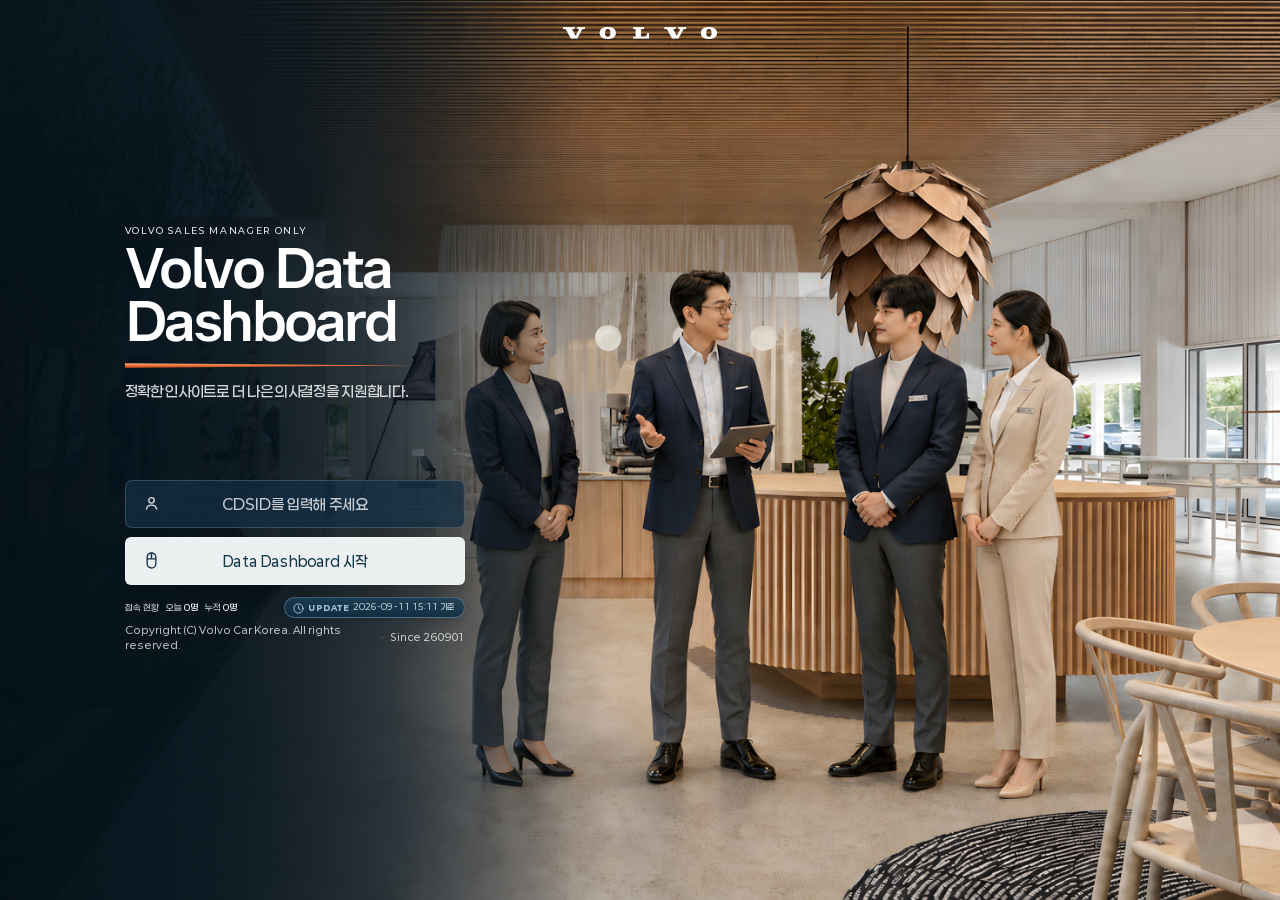
==== commit 8d7a224a: "deploy: align growth navigation sticky offset" ====
--- a/data-dashboard/index.html
+++ b/data-dashboard/index.html
@@ -7,8 +7,8 @@
     <meta name="description" content="Volvo Data Dashboard" />
     <link rel="icon" href="/favicon.svg" />
     <title>Volvo Data Dashboard</title>
-    <script type="module" crossorigin src="/data-dashboard/assets/index-Cm__0zlS.js"></script>
-    <link rel="stylesheet" crossorigin href="/data-dashboard/assets/index-CFL88Dgk.css">
+    <script type="module" crossorigin src="/data-dashboard/assets/index-DSS-9-Zt.js"></script>
+    <link rel="stylesheet" crossorigin href="/data-dashboard/assets/index-rzvMHZpU.css">
   </head>
   <body>
     <!-- Client-only GitHub Pages shell. -->
--- a/data-dashboard/assets/index-rzvMHZpU.css
+++ b/data-dashboard/assets/index-rzvMHZpU.css
@@ -0,0 +1 @@
+._compactBars_1pmjb_1{height:126px!important}._compactBars_1pmjb_1 ._compactStage_1pmjb_9{height:92px!important}._backdrop_18h5s_1,._dialog_18h5s_3{width:100%;height:100%;position:fixed;inset:0}._backdrop_18h5s_1{z-index:12000;background:#061824;overflow:hidden}._dialog_18h5s_3{isolation:isolate;color:#f3f8fa;background:radial-gradient(circle at 78% 8%,#4f91aa33,#0000 36%),#061824;overflow:hidden}._toolbar_18h5s_47{z-index:4;top:calc(10px + env(safe-area-inset-top));right:calc(12px + env(safe-area-inset-right));left:calc(12px + env(safe-area-inset-left));pointer-events:none;grid-template-columns:1fr auto 1fr;align-items:center;gap:12px;display:grid;position:absolute}._guideIdentity_18h5s_73,._pageCounter_18h5s_75,._closeButton_18h5s_77{color:#f4fafc;-webkit-backdrop-filter:blur(10px);backdrop-filter:blur(10px);background:#051e2cd6;border:1px solid #cbe5ee57;box-shadow:inset 0 1px #ffffff17,0 8px 22px #010d153d}._guideIdentity_18h5s_73{width:max-content;min-height:34px;font-family:var(--font-ui);letter-spacing:-.01em;border-radius:6px;align-items:center;gap:8px;padding:0 12px;font-size:12px;font-weight:650;display:inline-flex}._bookIcon_18h5s_127{border:1px solid #9bd0e5;border-radius:2px 3px 3px 2px;width:15px;height:13px;display:inline-block;position:relative}._bookIcon_18h5s_127:before{content:"";border-top:1px solid #9bd0e5bd;border-bottom:1px solid #9bd0e5bd;position:absolute;inset:2px 3px 2px 2px}._bookIcon_18h5s_127:after{content:"";background:#9bd0e5;width:1px;position:absolute;top:-1px;bottom:-1px;left:3px}._pageCounter_18h5s_75{min-width:64px;min-height:30px;font-family:var(--font-ui);font-variant-numeric:tabular-nums;border-radius:999px;justify-content:center;align-items:center;padding:0 10px;font-size:11px;display:inline-flex}._closeButton_18h5s_77{pointer-events:auto;cursor:pointer;border-radius:50%;justify-self:end;place-items:center;width:42px;height:42px;padding:0;display:inline-grid}._closeButton_18h5s_77 span{margin-top:-2px;font-family:Arial,sans-serif;font-size:27px;font-weight:300;line-height:1;display:block}._closeButton_18h5s_77:hover,._closeButton_18h5s_77:focus-visible{background:#124054f0;border-color:#e8f7fcc2;outline:none}._pages_18h5s_263{overscroll-behavior-y:contain;scroll-behavior:smooth;scroll-snap-type:y mandatory;scrollbar-color:#9ccde085 #041723b8;scrollbar-width:thin;touch-action:pan-y;width:100%;height:100dvh;overflow:hidden auto}._pages_18h5s_263:focus{outline:none}._page_18h5s_75{width:100%;height:100dvh;min-height:100dvh;padding:max(8px, env(safe-area-inset-top)) max(8px, env(safe-area-inset-right)) max(8px, env(safe-area-inset-bottom)) max(8px, env(safe-area-inset-left));scroll-snap-align:start;scroll-snap-stop:always;place-items:center;margin:0;display:grid}._page_18h5s_75 img{object-fit:contain;background:#fff;width:auto;max-width:100%;height:auto;max-height:100%;display:block;box-shadow:0 16px 52px #00080d5c}@media (width<=760px){._toolbar_18h5s_47{top:calc(7px + env(safe-area-inset-top));right:calc(8px + env(safe-area-inset-right));left:calc(8px + env(safe-area-inset-left))}._guideIdentity_18h5s_73{min-height:30px;padding-inline:9px;font-size:10px}._pageCounter_18h5s_75{min-width:56px;min-height:28px;font-size:10px}._closeButton_18h5s_77{width:38px;height:38px}}@media (prefers-reduced-motion:reduce){._pages_18h5s_263{scroll-behavior:auto}}._backdrop_1i6hq_1{z-index:10000;-webkit-backdrop-filter:blur(8px);background:#04131fd1;place-items:center;padding:24px;display:grid;position:fixed;inset:0}._dialog_1i6hq_25{background:#f7fafc;border:1px solid #94afc194;border-radius:8px;flex-direction:column;width:min(1180px,100vw - 48px);max-height:calc(100dvh - 48px);display:flex;overflow:hidden;box-shadow:0 28px 80px #00121f6b}._header_1i6hq_49{color:#fff;background:#0e3850;border-bottom:1px solid #d7e1e8;justify-content:space-between;align-items:center;gap:24px;padding:18px 20px;display:flex}._titleGroup_1i6hq_71{min-width:0}._titleRow_1i6hq_79{align-items:center;gap:10px;display:flex}._titleRow_1i6hq_79 h2{letter-spacing:-.02em;margin:0;font-size:21px;line-height:1.2}._latinTitle_1i6hq_105{font-family:var(--font-volvo), "Helvetica Neue", Arial, sans-serif;font-size:inherit;letter-spacing:0;font-weight:600}._count_1i6hq_119{color:#dceaf2;background:#ffffff1a;border:1px solid #ffffff57;border-radius:999px;justify-content:center;align-items:center;min-width:38px;height:24px;font-size:12px;font-weight:700;display:inline-flex}._titleGroup_1i6hq_71 p{color:#bcd0dc;margin:6px 0 0;font-size:12px;line-height:1.4}._close_1i6hq_161{cursor:pointer;color:#fff;background:0 0;border:1px solid #ffffff6b;border-radius:50%;flex:none;place-items:center;width:40px;height:40px;font:300 27px/1 Arial,sans-serif;transition:background-color .16s,transform .16s;display:inline-grid}._close_1i6hq_161:hover,._close_1i6hq_161:focus-visible{background:#ffffff24;outline:none;transform:scale(1.04)}._body_1i6hq_205{overscroll-behavior:contain;padding:20px;overflow:auto}._grid_1i6hq_217{grid-template-columns:repeat(auto-fit,minmax(min(420px,100%),1fr));align-items:stretch;gap:16px;display:grid}._figure_1i6hq_231{background:#fff;border:1px solid #d6e1e8;border-radius:6px;flex-direction:column;min-width:0;margin:0;display:flex;overflow:hidden}._imageStage_1i6hq_253{aspect-ratio:4/3;background:linear-gradient(145deg,#e7eef3,#f5f8fa);place-items:center;min-height:320px;display:grid;position:relative;overflow:hidden}._imageStage_1i6hq_253 img{object-fit:contain;width:100%;height:100%;display:block;position:absolute;inset:0}._caption_1i6hq_291{border-top:1px solid #dfe7ec;justify-content:space-between;align-items:center;gap:16px;min-height:58px;padding:12px 14px;display:flex}._caption_1i6hq_291 strong{color:#102f43;font-size:14px;line-height:1.4}@media (width<=760px){._backdrop_1i6hq_1{padding:0}._dialog_1i6hq_25{border:0;border-radius:0;width:100vw;height:100dvh;max-height:100dvh}._header_1i6hq_49{padding:14px 16px}._titleRow_1i6hq_79 h2{font-size:18px}._body_1i6hq_205{padding:12px}._grid_1i6hq_217{grid-template-columns:1fr;gap:12px}._imageStage_1i6hq_253{min-height:240px}._caption_1i6hq_291{flex-direction:column;align-items:flex-start;gap:4px}}@media (prefers-reduced-motion:reduce){._close_1i6hq_161{transition:none}}._backdrop_1k4tu_1,._dialog_1k4tu_3{width:100%;height:100%;position:fixed;inset:0}._backdrop_1k4tu_1{z-index:11000;overscroll-behavior:none;background:#061823;overflow:hidden}._dialog_1k4tu_3{isolation:isolate;color:#fff;background:radial-gradient(circle at 84% 6%,#44839c2e,#0000 34%),#061823;overflow:hidden}._header_1k4tu_49{z-index:5;top:calc(10px + env(safe-area-inset-top));right:calc(12px + env(safe-area-inset-right));left:calc(12px + env(safe-area-inset-left));pointer-events:none;justify-content:space-between;align-items:center;gap:14px;min-width:0;display:flex;position:absolute}._titleGroup_1k4tu_77,._close_1k4tu_79,._pageCounter_1k4tu_81{color:#f5fafc;-webkit-backdrop-filter:blur(10px);backdrop-filter:blur(10px);background:#051f2ddb;border:1px solid #cfe7f05c;box-shadow:inset 0 1px #ffffff14,0 8px 24px #000a103d}._titleGroup_1k4tu_77{border-radius:6px;align-items:center;min-width:0;max-width:min(72vw,620px);min-height:36px;padding:0 12px;display:flex}._titleGroup_1k4tu_77 h2{letter-spacing:-.02em;text-overflow:ellipsis;white-space:nowrap;min-width:0;margin:0;font-size:14px;font-weight:680;line-height:1.2;overflow:hidden}._titleGroup_1k4tu_77 h2 span{font-family:var(--font-volvo), "Helvetica Neue", Arial, sans-serif;letter-spacing:0;font-weight:600}._close_1k4tu_79{pointer-events:auto;cursor:pointer;border-radius:50%;flex:0 0 43px;place-items:center;width:43px;height:43px;padding:0;display:inline-grid}._close_1k4tu_79 span{margin-top:-2px;font-family:Arial,sans-serif;font-size:28px;font-weight:300;line-height:1;display:block}._close_1k4tu_79:hover,._close_1k4tu_79:focus-visible{background:#0f4054f5;border-color:#f1fafdd1;outline:none}._pages_1k4tu_215{scroll-behavior:smooth;scroll-snap-type:y mandatory;scrollbar-width:none;touch-action:none;overscroll-behavior:none;background:#061823;width:100%;height:100%;overflow:hidden auto}._pages_1k4tu_215::-webkit-scrollbar{display:none}._pages_1k4tu_215:focus{outline:none}._page_1k4tu_81{scroll-snap-align:start;scroll-snap-stop:always;place-items:center;width:100%;height:100%;min-height:100%;margin:0;padding:0;display:grid;position:relative;overflow:hidden}._page_1k4tu_81 img{object-fit:contain;-webkit-user-select:none;user-select:none;-webkit-user-drag:none;background:#fff;width:100%;height:100%;display:block;position:absolute;inset:0;box-shadow:0 18px 54px #00080d57}._pageCounter_1k4tu_81{z-index:5;right:calc(14px + env(safe-area-inset-right));bottom:calc(12px + env(safe-area-inset-bottom));font-variant-numeric:tabular-nums;pointer-events:none;border-radius:999px;justify-content:center;align-items:center;min-width:62px;min-height:29px;padding:0 10px;font-size:10px;display:inline-flex;position:absolute}@media (width<=760px){._header_1k4tu_49{top:calc(7px + env(safe-area-inset-top));right:calc(8px + env(safe-area-inset-right));left:calc(8px + env(safe-area-inset-left))}._titleGroup_1k4tu_77{max-width:calc(100vw - 64px - env(safe-area-inset-left) - env(safe-area-inset-right));min-height:32px;padding-inline:9px}._titleGroup_1k4tu_77 h2{font-size:11px}._close_1k4tu_79{flex-basis:39px;width:39px;height:39px}._pageCounter_1k4tu_81{right:calc(9px + env(safe-area-inset-right));bottom:calc(8px + env(safe-area-inset-bottom))}}@media (prefers-reduced-motion:reduce){._pages_1k4tu_215{scroll-behavior:auto}}@layer properties{@supports (((-webkit-hyphens:none)) and (not (margin-trim:inline))) or ((-moz-orient:inline) and (not (color:rgb(from red r g b)))){*,:before,:after,::backdrop{--tw-rotate-x:initial;--tw-rotate-y:initial;--tw-rotate-z:initial;--tw-skew-x:initial;--tw-skew-y:initial;--tw-border-style:solid;--tw-shadow:0 0 #0000;--tw-shadow-color:initial;--tw-shadow-alpha:100%;--tw-inset-shadow:0 0 #0000;--tw-inset-shadow-color:initial;--tw-inset-shadow-alpha:100%;--tw-ring-color:initial;--tw-ring-shadow:0 0 #0000;--tw-inset-ring-color:initial;--tw-inset-ring-shadow:0 0 #0000;--tw-ring-inset:initial;--tw-ring-offset-width:0px;--tw-ring-offset-color:#fff;--tw-ring-offset-shadow:0 0 #0000;--tw-blur:initial;--tw-brightness:initial;--tw-contrast:initial;--tw-grayscale:initial;--tw-hue-rotate:initial;--tw-invert:initial;--tw-opacity:initial;--tw-saturate:initial;--tw-sepia:initial;--tw-drop-shadow:initial;--tw-drop-shadow-color:initial;--tw-drop-shadow-alpha:100%;--tw-drop-shadow-size:initial;--tw-ease:initial;--one-voice-progress:0}}}@layer theme{:root,:host{--font-sans:ui-sans-serif, system-ui, sans-serif, "Apple Color Emoji", "Segoe UI Emoji", "Segoe UI Symbol", "Noto Color Emoji";--font-mono:ui-monospace, SFMono-Regular, Menlo, Monaco, Consolas, "Liberation Mono", "Courier New", monospace;--spacing:.25rem;--radius-md:.375rem;--ease-out:cubic-bezier(0, 0, .2, 1);--ease-in-out:cubic-bezier(.4, 0, .2, 1);--default-font-family:var(--font-sans);--default-mono-font-family:var(--font-mono)}}@layer base{*,:after,:before,::backdrop{box-sizing:border-box;border:0 solid;margin:0;padding:0}::file-selector-button{box-sizing:border-box;border:0 solid;margin:0;padding:0}html,:host{-webkit-text-size-adjust:100%;tab-size:4;line-height:1.5;font-family:var(--default-font-family,ui-sans-serif, system-ui, sans-serif, "Apple Color Emoji", "Segoe UI Emoji", "Segoe UI Symbol", "Noto Color Emoji");font-feature-settings:var(--default-font-feature-settings,normal);font-variation-settings:var(--default-font-variation-settings,normal);-webkit-tap-highlight-color:transparent}hr{height:0;color:inherit;border-top-width:1px}abbr:where([title]){-webkit-text-decoration:underline dotted;text-decoration:underline dotted}h1,h2,h3,h4,h5,h6{font-size:inherit;font-weight:inherit}a{color:inherit;-webkit-text-decoration:inherit;-webkit-text-decoration:inherit;-webkit-text-decoration:inherit;-webkit-text-decoration:inherit;text-decoration:inherit}b,strong{font-weight:bolder}code,kbd,samp,pre{font-family:var(--default-mono-font-family,ui-monospace, SFMono-Regular, Menlo, Monaco, Consolas, "Liberation Mono", "Courier New", monospace);font-feature-settings:var(--default-mono-font-feature-settings,normal);font-variation-settings:var(--default-mono-font-variation-settings,normal);font-size:1em}small{font-size:80%}sub,sup{vertical-align:baseline;font-size:75%;line-height:0;position:relative}sub{bottom:-.25em}sup{top:-.5em}table{text-indent:0;border-color:inherit;border-collapse:collapse}:-moz-focusring{outline:auto}progress{vertical-align:baseline}summary{display:list-item}ol,ul,menu{list-style:none}img,svg,video,canvas,audio,iframe,embed,object{vertical-align:middle;display:block}img,video{max-width:100%;height:auto}button,input,select,optgroup,textarea{font:inherit;font-feature-settings:inherit;font-variation-settings:inherit;letter-spacing:inherit;color:inherit;opacity:1;background-color:#0000;border-radius:0}::file-selector-button{font:inherit;font-feature-settings:inherit;font-variation-settings:inherit;letter-spacing:inherit;color:inherit;opacity:1;background-color:#0000;border-radius:0}:where(select:is([multiple],[size])) optgroup{font-weight:bolder}:where(select:is([multiple],[size])) optgroup option{padding-inline-start:20px}::file-selector-button{margin-inline-end:4px}::placeholder{opacity:1}@supports (not ((-webkit-appearance:-apple-pay-button))) or (contain-intrinsic-size:1px){::placeholder{color:currentColor}@supports (color:color-mix(in lab, red, red)){::placeholder{color:color-mix(in oklab, currentcolor 50%, transparent)}}}textarea{resize:vertical}::-webkit-search-decoration{-webkit-appearance:none}::-webkit-date-and-time-value{min-height:1lh;text-align:inherit}::-webkit-datetime-edit{display:inline-flex}::-webkit-datetime-edit-fields-wrapper{padding:0}::-webkit-datetime-edit{padding-block:0}::-webkit-datetime-edit-year-field{padding-block:0}::-webkit-datetime-edit-month-field{padding-block:0}::-webkit-datetime-edit-day-field{padding-block:0}::-webkit-datetime-edit-hour-field{padding-block:0}::-webkit-datetime-edit-minute-field{padding-block:0}::-webkit-datetime-edit-second-field{padding-block:0}::-webkit-datetime-edit-millisecond-field{padding-block:0}::-webkit-datetime-edit-meridiem-field{padding-block:0}::-webkit-calendar-picker-indicator{line-height:1}:-moz-ui-invalid{box-shadow:none}button,input:where([type=button],[type=reset],[type=submit]){appearance:button}::file-selector-button{appearance:button}::-webkit-inner-spin-button{height:auto}::-webkit-outer-spin-button{height:auto}[hidden]:where(:not([hidden=until-found])){display:none!important}}@layer components;@layer utilities{.visible{visibility:visible}.sr-only{clip-path:inset(50%);white-space:nowrap;border-width:0;width:1px;height:1px;margin:-1px;padding:0;position:absolute;overflow:hidden}.fixed{position:fixed}.sticky{position:sticky}.start{inset-inline-start:var(--spacing)}.end{inset-inline-end:var(--spacing)}.container{width:100%}@media (width>=40rem){.container{max-width:40rem}}@media (width>=48rem){.container{max-width:48rem}}@media (width>=64rem){.container{max-width:64rem}}@media (width>=80rem){.container{max-width:80rem}}@media (width>=96rem){.container{max-width:96rem}}.block{display:block}.contents{display:contents}.flex{display:flex}.grid{display:grid}.hidden{display:none}.table{display:table}.table-row{display:table-row}.transform{transform:var(--tw-rotate-x,) var(--tw-rotate-y,) var(--tw-rotate-z,) var(--tw-skew-x,) var(--tw-skew-y,)}.resize{resize:both}.rounded{border-radius:.25rem}.border{border-style:var(--tw-border-style);border-width:1px}.ring{--tw-ring-shadow:var(--tw-ring-inset,) 0 0 0 calc(1px + var(--tw-ring-offset-width)) var(--tw-ring-color,currentcolor);box-shadow:var(--tw-inset-shadow), var(--tw-inset-ring-shadow), var(--tw-ring-offset-shadow), var(--tw-ring-shadow), var(--tw-shadow)}.blur{--tw-blur:blur(8px);filter:var(--tw-blur,) var(--tw-brightness,) var(--tw-contrast,) var(--tw-grayscale,) var(--tw-hue-rotate,) var(--tw-invert,) var(--tw-saturate,) var(--tw-sepia,) var(--tw-drop-shadow,)}.filter{filter:var(--tw-blur,) var(--tw-brightness,) var(--tw-contrast,) var(--tw-grayscale,) var(--tw-hue-rotate,) var(--tw-invert,) var(--tw-saturate,) var(--tw-sepia,) var(--tw-drop-shadow,)}.ease-in-out{--tw-ease:var(--ease-in-out);transition-timing-function:var(--ease-in-out)}.ease-out{--tw-ease:var(--ease-out);transition-timing-function:var(--ease-out)}}@font-face{font-family:Pretendard Variable;src:url(/fonts/pretendard-variable.ttf)format("truetype");font-style:normal;font-weight:100 900;font-display:swap}@font-face{font-family:Volvo Centum Web;src:url(/fonts/volvo-centum-light.ttf)format("truetype");font-style:normal;font-weight:300;font-display:swap}@font-face{font-family:Volvo Centum Web;src:url(/fonts/volvo-centum-regular.ttf)format("truetype");font-style:normal;font-weight:400;font-display:swap}@font-face{font-family:Volvo Centum Web;src:url(/fonts/volvo-centum-semibold.ttf)format("truetype");font-style:normal;font-weight:600;font-display:swap}@font-face{font-family:Volvo Centum Web;src:url(/fonts/volvo-centum-bold.ttf)format("truetype");font-style:normal;font-weight:700 900;font-display:swap}@font-face{font-family:Volvo Centum Web;src:url(/fonts/volvo-centum-light-italic.ttf)format("truetype");font-style:italic;font-weight:300;font-display:swap}@font-face{font-family:Volvo Centum Web;src:url(/fonts/volvo-centum-italic.ttf)format("truetype");font-style:italic;font-weight:400;font-display:swap}@font-face{font-family:Volvo Centum Web;src:url(/fonts/volvo-centum-semibold-italic.ttf)format("truetype");font-style:italic;font-weight:600;font-display:swap}@font-face{font-family:Volvo Centum Web;src:url(/fonts/volvo-centum-bold-italic.ttf)format("truetype");font-style:italic;font-weight:700 900;font-display:swap}@font-face{font-family:Paperlogy;src:url(/fonts/paperlogy-5-medium.ttf)format("truetype");font-style:normal;font-weight:100 800;font-display:swap}@font-face{font-family:Paperlogy;src:url(/fonts/paperlogy-9-black.ttf)format("truetype");font-style:normal;font-weight:900;font-display:swap}:root{--ink:#121b21;--ink-soft:#394650;--navy:#123747;--navy-2:#17475d;--blue:#397a9b;--blue-soft:#dcebf1;--paper:#f4f6f5;--white:#fff;--line:#d9e0e3;--good:#2e7d63;--good-soft:#e5f2ed;--warning:#c64e45;--warning-soft:#f8e8e4;--caution:#b7791f;--caution-soft:#f7eddc;--status-danger:#b4232d;--status-danger-soft:#fce8eb;--status-caution:#b7791f;--status-caution-soft:#f7eddc;--es90-orange:#f15a24;--es90-surface-radius:6px;--secondary:#66757d;--muted:#7b8796;--font-volvo:"Volvo Centum Web";--font-korean:"Paperlogy";--dashboard-page-max:1500px;--dashboard-page-gutter:32px;--dashboard-content-overhang:10px;--dashboard-sticky-inner-gutter:0px;--dashboard-sticky-content-gutter:21px;--dashboard-summary-gap:8px;--dashboard-combat-share:35%;--header-context-cell:112px;--header-title-width:310px;--header-title-font-size:36px;--font-ui:var(--font-volvo), var(--font-korean), "Noto Sans KR", "Apple SD Gothic Neo", Arial, sans-serif}*{box-sizing:border-box}html{scroll-behavior:smooth;scrollbar-gutter:stable}.growth-navigation{color:#17394b;background:#f5f9fb;border:1px solid #c9dce4;border-radius:5px;margin-top:12px;overflow:visible}@media (width>=761px){.competitive-analysis-page>.growth-navigation,.competitive-analysis-page>.v3s-award-card{margin-right:calc(-1 * var(--dashboard-content-overhang));margin-left:calc(-1 * var(--dashboard-content-overhang))}.growth-navigation-sticky-summary{top:var(--growth-navigation-sticky-top,356px);z-index:44;background:#f5f9fb;align-self:start;position:sticky;box-shadow:0 -18px #fff,0 12px 18px -22px #102a43b8}.growth-staff-roster{top:calc(var(--growth-navigation-sticky-top,356px) + var(--growth-navigation-summary-height,112px));z-index:43;max-height:calc(100vh - var(--growth-navigation-sticky-top,356px) - var(--growth-navigation-summary-height,112px) - 12px);max-height:calc(100dvh - var(--growth-navigation-sticky-top,356px) - var(--growth-navigation-summary-height,112px) - 12px);background:#fff;align-self:start;position:sticky;overflow:hidden;box-shadow:0 12px 18px -22px #102a4394}}@media (width>=761px) and (width<=1240px){.competitive-analysis-page{--growth-navigation-sticky-top:346px}}@media (width>=1241px){.competitive-analysis-page{--growth-navigation-sticky-top:356px}}.growth-navigation *,.growth-navigation :before,.growth-navigation :after{box-sizing:border-box}.growth-navigation-heading{background:#fff;border-bottom:1px solid #d8e5ea;justify-content:space-between;align-items:center;gap:20px;min-height:46px;padding:8px 16px;display:flex}.growth-navigation-heading h2{color:#11283d;font-family:var(--font-korean);letter-spacing:-.25px;-webkit-font-smoothing:antialiased;margin:0;font-size:14px;font-weight:600;line-height:1.25}.growth-navigation-source{flex:none;justify-content:flex-end;align-items:center;gap:8px;margin-left:auto;display:flex}.growth-navigation-source span{color:#607581;width:auto;min-width:max-content;height:22px;font-family:var(--font-latin);letter-spacing:0;text-overflow:ellipsis;white-space:nowrap;background:#f4f8fae6;border:1px solid #dde8ec;border-radius:999px;justify-content:center;align-items:center;gap:4px;padding:1px 18px 0;font-size:7.5px;font-weight:650;line-height:1;display:inline-flex;overflow:hidden}.growth-navigation-source b{font-weight:650}.growth-navigation-source i{color:#9aabb3;font-style:normal}.growth-navigation-source strong{color:#244f64;font-family:var(--font-latin);font-variant-numeric:tabular-nums;font-size:8.5px;font-weight:750}.growth-navigation-workspace{grid-template-columns:288px minmax(0,1fr);grid-template-areas:"roster detail";align-items:start;min-width:0;display:grid}.growth-staff-roster{background:#fff;border-right:1px solid #d5e3e9;grid-area:roster;min-width:0;margin-top:6px}.growth-staff-roster-columns,.growth-staff-roster-list button{grid-template-columns:minmax(108px,1fr) 76px 80px;align-items:center;display:grid}.growth-staff-roster-columns{color:#81949e;background:#f6fafb;border-bottom:1px solid #e3ecef;min-height:34px;padding:0 10px 0 14px;font-size:8.5px;line-height:1.25}.growth-staff-roster-columns span:not(:first-child){text-align:right}.growth-staff-roster-list{max-height:660px;padding:3px 6px;position:relative;overflow-y:auto}@media (width>=761px){.growth-staff-roster-list{max-height:calc(100vh - var(--growth-navigation-sticky-top,356px) - var(--growth-navigation-summary-height,112px) - 46px);max-height:calc(100dvh - var(--growth-navigation-sticky-top,356px) - var(--growth-navigation-summary-height,112px) - 46px);overscroll-behavior-y:contain;-webkit-overflow-scrolling:touch}}.growth-staff-roster-list button{color:#25495a;cursor:pointer;background:0 0;border:1px solid #0000;border-radius:6px;width:100%;min-height:38px;margin:0 0 1px;padding:0 10px 0 8px}.growth-staff-roster-list button:hover,.growth-staff-roster-list button:focus-visible{background:#f0f7fa;outline:none}.growth-staff-roster-list button.selected{background:#e9f5f9;border-color:#67b7d0;box-shadow:inset 3px 0 #16718e}.growth-staff-roster-list button>span{text-align:left;align-items:baseline;gap:5px;min-width:0;display:flex}.growth-staff-roster-list button>span strong{text-align:left;white-space:nowrap;flex:0 0 5.25em;grid-template-columns:3em 13px;align-items:center;column-gap:2px;width:5.25em;font-size:12px;display:inline-grid}.growth-staff-name{grid-column:1;align-self:center}.growth-staff-lead-badge{color:#fff;width:13px;height:13px;font-family:var(--font-latin);background:#176f8a;border:1px solid #0f617b;border-radius:50%;flex:0 0 13px;place-items:center;font-size:8px;font-style:normal;font-weight:800;line-height:1;display:inline-grid;transform:none;box-shadow:0 1px 2px #134a5e3d}.growth-staff-roster-list button>span small{color:#82959f;text-overflow:ellipsis;white-space:nowrap;min-width:0;font-size:9px;overflow:hidden}.growth-staff-roster-list button>b{width:100%;font-family:var(--font-volvo);font-variant-numeric:tabular-nums;text-align:right;color:#176887;font-size:13px}.growth-staff-roster-list button>em{text-align:right;color:#6d818d;justify-content:flex-end;align-items:center;min-width:0;font-size:9px;font-style:normal;display:flex}.growth-staff-roster-list button>em>b{width:100%;min-width:0;font-family:var(--font-volvo);font-variant-numeric:tabular-nums;text-align:right;color:currentColor;white-space:nowrap;font-size:9px;font-style:normal;font-weight:650}.growth-navigation-detail{grid-area:detail;gap:6px;min-width:0;padding:6px;display:grid}.growth-profile-strip{background:#fff;border:1px solid #d4e2e8;border-radius:6px;grid-template-columns:minmax(210px,1.35fr) repeat(3,minmax(125px,.8fr));min-width:0;margin:6px 6px 0;display:grid;overflow:hidden}.growth-profile-strip>div{min-width:0;min-height:58px;padding:6px 12px;position:relative}.growth-profile-strip>div:not(:first-child):before{content:"";background:#b5cad385;width:1px;position:absolute;top:12px;bottom:12px;left:0}.growth-profile-person{align-items:center;gap:10px;display:flex}.growth-profile-photo{background:#edf4f7;border:1px solid #d8e3e8;border-radius:5px;flex:none;place-items:center;width:36px;height:44px;font-size:13px;font-weight:700;display:grid;overflow:hidden}.growth-profile-photo img{object-fit:cover;object-position:center top;width:100%;height:100%}.growth-profile-person>span:last-child,.growth-profile-metric{flex-direction:column;justify-content:center;min-width:0;display:flex}.growth-profile-person small,.growth-profile-metric>span{color:#6e8491;font-size:9px}.growth-profile-person strong{color:#155873;white-space:nowrap;align-items:baseline;min-width:0;margin-top:3px;font-size:18px;display:flex}.growth-profile-person strong i{color:#647d89;margin-left:5px;font-size:9px;font-style:normal;font-weight:500}.growth-profile-person strong i em{color:#3f7588;white-space:nowrap;margin-left:4px;font-style:normal;font-weight:600}.growth-profile-metric em{color:#768c98;text-overflow:ellipsis;white-space:nowrap;margin-top:3px;font-size:9px;font-style:normal;overflow:hidden}.growth-profile-metric strong{font-family:var(--font-volvo);color:#155873;margin-top:3px;font-size:19px;line-height:1}.growth-profile-metric strong small{color:#728793;margin-left:2px;font-size:9px}.growth-profile-metric strong .growth-profile-evidence-count{font-family:var(--font-ui);white-space:nowrap;margin-left:7px;font-size:9px;font-weight:500}.growth-profile-certification strong{font-family:var(--font-latin), var(--font-korean), sans-serif;font-variant-numeric:tabular-nums;white-space:nowrap;align-items:center;gap:4px;font-size:18px;font-weight:700;display:flex}.growth-profile-certification strong b{justify-content:flex-end;align-items:center;gap:2px;min-width:4.2ch;font-weight:700;display:inline-flex}.growth-profile-certification strong b i{color:#7f929c;margin:0 1px;font-size:.72em;font-style:normal;font-weight:300}.growth-profile-certification strong em{color:#a6b5bc;margin:0;font-size:10px;font-style:normal;font-weight:500}.growth-profile-metric strong.confidence-충분,.growth-staff-roster-list .confidence-충분{color:#21866f}.growth-profile-metric strong.confidence-보통,.growth-staff-roster-list .confidence-보통{color:#367d98}.growth-profile-metric strong.confidence-참고,.growth-staff-roster-list .confidence-참고{color:#c3764f}.growth-capability{background:#fff;border:1px solid #cddfe7;border-radius:6px;min-width:0;overflow:hidden}.growth-capability-columns{grid-template-columns:repeat(2,minmax(0,1fr));align-items:stretch;gap:8px;min-width:0;display:grid}.growth-capability-columns>.growth-capability{height:100%}.growth-capability>header{background:#f8fbfc;border-bottom:1px solid #dce7eb;justify-content:space-between;align-items:center;gap:16px;min-height:34px;padding:6px 11px;display:flex}.growth-capability>header div span{font-family:var(--font-volvo);letter-spacing:.04em;color:#21809e;margin-bottom:0;font-size:9px;font-weight:700;display:block}.growth-capability>header h3{color:#163f53;margin:0;font-size:14px}.growth-capability>header p{color:#a65c43;text-align:right;margin:0;font-size:10px}.growth-capability-grid{grid-template-columns:minmax(0,1fr);gap:5px;min-width:0;padding:5px;display:grid}.growth-position-card,.growth-scatter-card,.growth-comment-evidence{background:#fbfdfe;border:1px solid #dce7eb;border-radius:5px;min-width:0}.growth-position-card{box-sizing:border-box;height:244px;padding:7px}.growth-position-card>header,.growth-scatter-card>header,.growth-comment-evidence>header{justify-content:space-between;align-items:flex-start;gap:12px;display:flex}.growth-position-card>header div span,.growth-scatter-card>header div span,.growth-comment-evidence>header span{color:#728995;margin-bottom:3px;font-size:9px;display:block}.growth-position-card>header strong,.growth-scatter-card>header strong,.growth-comment-evidence>header strong{color:#184b61;font-size:13px}.growth-position-card>header>small,.growth-scatter-card>header>small{color:#79909c;font-size:9px}.growth-position-benchmarks{white-space:nowrap;align-items:center;gap:10px;display:flex}.growth-position-benchmarks .showroom-average{color:#075f49;align-items:center;gap:4px;font-weight:700;display:inline-flex}.growth-position-benchmarks .showroom-average i{border-top:1.5px dashed #087a58;width:13px;height:0;display:inline-block}.growth-zone-gauge{--growth-needle-angle:90deg;width:min(100%,380px);margin:-12px auto 0;position:relative}.growth-zone-gauge>svg{width:100%;height:auto;display:block;overflow:visible}.growth-gauge-segments path{stroke:#fff;stroke-width:5px;stroke-linejoin:round;transition:fill .18s,filter .18s,stroke .18s}.growth-gauge-segments .coaching{fill:#fbe5df}.growth-gauge-segments .accelerating{fill:#e0f0f5}.growth-gauge-segments .expanding{fill:#e1f2eb}.growth-gauge-segments .coaching.active{fill:#ee9279;stroke:#c9654d}.growth-gauge-segments .accelerating.active{fill:#62acc3;stroke:#247893}.growth-gauge-segments .expanding.active{fill:#6bb79b;stroke:#2d8267}.growth-gauge-segments path.active{filter:drop-shadow(0 5px 5px #1d45542e)}.growth-gauge-showroom-average-marker{transform:rotate(var(--growth-showroom-average-angle));transform-origin:210px 190px;transform-box:view-box;color:#087a58;pointer-events:none}.growth-gauge-showroom-average-marker line{stroke:currentColor;stroke-width:1.5px;stroke-dasharray:3 3;opacity:.92;vector-effect:non-scaling-stroke}.growth-gauge-showroom-average-marker circle{fill:#f8fbfc;stroke:currentColor;stroke-width:1.5px;opacity:1;vector-effect:non-scaling-stroke}.growth-gauge-label text{text-anchor:middle;letter-spacing:-.35px;font-size:12px;font-weight:800;transition:fill .18s}.growth-gauge-label .detail{letter-spacing:-.2px;opacity:.8;font-size:8px;font-weight:600}.growth-gauge-label.coaching-label{fill:#924a39}.growth-gauge-label.accelerating-label{fill:#1c6279}.growth-gauge-label.expanding-label{fill:#286e59}.growth-zone-gauge[data-zone="0"] .coaching-label,.growth-zone-gauge[data-zone="1"] .accelerating-label,.growth-zone-gauge[data-zone="2"] .expanding-label{fill:#fff}.growth-gauge-ticks circle{fill:#8ba1ab;opacity:.58}.growth-gauge-needle{color:#162c37;transform:rotate(var(--growth-needle-angle));transform-origin:210px 190px;transform-box:view-box;filter:drop-shadow(0 3px 2px #0d2b373d);animation:1.9s cubic-bezier(.12,.72,.16,1) both growth-gauge-sweep}.growth-gauge-needle path,.growth-gauge-needle circle{fill:currentColor}.growth-gauge-needle .needle-cap{fill:#f7fbfc;stroke:currentColor;stroke-width:3px}@keyframes growth-gauge-sweep{0%{transform:rotate(0)}72%{transform:rotate(calc(var(--growth-needle-angle) + 3deg))}to{transform:rotate(var(--growth-needle-angle))}}.growth-gauge-current{fill:#183f51;text-anchor:middle;font-size:10.5px;font-weight:650}.growth-gauge-current.positive{fill:var(--blue)}.growth-gauge-current.negative{fill:var(--warning)}.growth-gauge-current.neutral{fill:#536f7b}.growth-zone-gauge.no-evidence .growth-gauge-segments path{fill:#edf2f4;stroke:#fff}@media (prefers-reduced-motion:reduce){.growth-gauge-needle{animation:none}}.growth-scatter-card{grid-template-rows:18px auto 20px;padding:8px 8px 4px;display:grid}.growth-scatter-card>header{height:18px;min-height:18px;overflow:hidden}.growth-scatter-card svg{aspect-ratio:470/210;width:100%;height:auto;display:block;overflow:visible}.growth-scatter-grid line{stroke:#e0e9ed;stroke-width:1px}.growth-scatter-grid text,.growth-scatter-y-label,.growth-scatter-x-label{fill:#80939d;font-size:7px}.growth-scatter-y-label,.growth-scatter-x-label{font-size:8px}.growth-scatter-y-label{transform-origin:12px 93px;transform:rotate(-90deg)}.growth-scatter-average-line{stroke:#c63d45;stroke-width:1.2px;stroke-dasharray:5 4}.growth-scatter-average-label rect,.growth-scatter-average-label .pointer{fill:#fff6f7f7;stroke:#c63d456b;stroke-width:1px;filter:drop-shadow(0 2px 3px #5a401014);vector-effect:non-scaling-stroke}.growth-scatter-average-label .pointer{stroke-linejoin:round}.growth-scatter-average-label text{fill:#a42f38;font-family:var(--font-korean), sans-serif;font-size:7.5px;font-weight:650}.growth-scatter-average-label text.score{font-family:var(--font-volvo), var(--font-korean), sans-serif;font-size:9px;font-weight:750}.growth-scatter-population circle{fill:#f08b66;fill-opacity:.5;stroke:#fff;stroke-width:.6px}.growth-scatter-showroom circle{fill:#087a58;fill-opacity:.94;stroke:#fff;stroke-width:1px}.growth-scatter-selected-guides{fill:none;stroke:#177493;stroke-width:1.2px;stroke-dasharray:4 4;stroke-opacity:.66;pointer-events:none}.growth-scatter-selected-guides line{vector-effect:non-scaling-stroke}.growth-scatter-selected-photo .photo-halo{fill:#1774933d;stroke:#177493c7;stroke-width:1.5px;filter:drop-shadow(0 0 3px #17749357);pointer-events:none;transform-box:fill-box;transform-origin:50%;vector-effect:non-scaling-stroke;will-change:opacity, transform;animation:1.18s cubic-bezier(.2,.7,.28,1) infinite growth-scatter-photo-halo}@keyframes growth-scatter-photo-halo{0%{opacity:.92;transform:scale(.9)}46%{opacity:.48;transform:scale(1.12)}to{opacity:0;transform:scale(1.48)}}.growth-scatter-selected-photo .photo-backdrop{fill:#fff;stroke:#a9c4ce;stroke-width:1.5px;filter:drop-shadow(0 1px 2px #0e354557)}.growth-scatter-selected-photo .photo-ring{fill:none;stroke:#2d7187;stroke-width:1.2px}.growth-scatter-selected-photo .photo-fallback{fill:#173f50;font-size:5.5px;font-weight:700}@media (prefers-reduced-motion:reduce){.growth-scatter-selected-photo .photo-halo{opacity:.28;animation:none}}.growth-scatter-card footer{color:#6f838e;border-top:1px solid #e4ecef;justify-content:center;align-items:center;gap:12px;height:20px;min-height:20px;padding:0 6px;font-size:8px;display:flex;overflow:hidden}.growth-scatter-card footer span{align-items:center;gap:4px;display:inline-flex}.growth-scatter-card footer i{background:#f08b66;border-radius:50%;width:6px;height:6px}.growth-scatter-card footer .showroom i{background:#087a58}.growth-scatter-card footer .selected i{background:#177493;box-shadow:0 0 0 2px #a7d6e3}.growth-scatter-evidence-note{color:#78909b;white-space:nowrap;border-left:1px solid #dce7eb;padding-left:9px;font-size:7.5px;font-weight:500}.growth-evidence-grid{grid-template-rows:minmax(0,1fr);grid-template-columns:repeat(2,minmax(0,1fr));gap:5px;height:196px;padding:0 5px 5px;display:grid}.growth-comment-evidence{min-height:0;padding:9px 10px}.growth-comment-evidence>header strong{font-variant-numeric:tabular-nums;font-size:10.5px}.growth-comment-evidence>header span{font-size:14px;font-weight:700;line-height:1.2}.growth-comment-evidence.strength{border-top:3px solid #4ba388}.growth-comment-evidence.improvement{border-top:3px solid #d96761}.growth-comment-evidence.strength>header span,.growth-comment-evidence.strength>header strong{color:#27785f}.growth-comment-evidence.improvement>header span,.growth-comment-evidence.improvement>header strong{color:#a34f4d}.growth-comment-bars{grid-template-columns:minmax(0,1fr);gap:7px;margin-top:10px;display:grid}.growth-comment-bar-column{align-content:start;gap:6px;min-width:0;display:grid}.growth-comment-bar-column+.growth-comment-bar-column{border-left:0;margin-left:0;padding-left:0}.growth-comment-bar{grid-template-columns:minmax(66px,88px) minmax(48px,1fr) 62px;align-items:center;gap:8px;min-width:0;display:grid}.growth-comment-bar>span{color:#377461;text-overflow:ellipsis;white-space:nowrap;font-size:10px;font-weight:700;line-height:1;overflow:hidden}.growth-comment-evidence.improvement .growth-comment-bar>span,.growth-comment-evidence.improvement .growth-comment-bar>small{color:#a34f4d}.growth-comment-bar>i{background:#f2f7f5;border:1px solid #dbe9e5;border-radius:3px;height:12px;overflow:hidden}.growth-comment-evidence.improvement .growth-comment-bar>i{background:#fcf4f4;border-color:#f0dada}.growth-comment-bar>i>b{width:var(--growth-comment-bar-ratio);transform-origin:0;height:100%;animation:.62s cubic-bezier(.2,.76,.24,1) both analysis-insight-bar-enter;animation-delay:calc(var(--growth-comment-bar-index) * 70ms);background:linear-gradient(90deg,#b8ddd1 0%,#58aa8e 58%,#1f7e65 100%);border-radius:2px;display:block}.growth-comment-evidence.improvement .growth-comment-bar>i>b{background:linear-gradient(90deg,#f2c1c0 0%,#df7b78 58%,#bd4548 100%)}.growth-comment-bar>small{color:#51796f;font-variant-numeric:tabular-nums;text-align:right;white-space:nowrap;min-width:0;font-size:9px;font-weight:750}.growth-comment-bar>small em{opacity:.72;font-style:normal;font-weight:600}.growth-comment-bars>em{color:#82939c;grid-column:1/-1;font-size:9px;font-style:normal}.growth-capability.sales>header div span{color:#b97858}.growth-capability.sales{grid-template-rows:auto 1fr;display:grid}.growth-sales-dashboard{background:#f9fbfc;grid-template-rows:auto auto auto;grid-template-columns:1fr;gap:5px;padding:5px;display:grid}.growth-sales-scatter-card{background:#fbfdfe}.growth-sales-scatter-card>header>small{color:#7a909b;font-variant-numeric:tabular-nums;font-size:8px}.growth-sales-funnel-card,.growth-sales-monthly-card{background:#fbfdfe;border:1px solid #dce7eb;border-radius:5px;flex-direction:column;min-width:0;padding:8px;display:flex}.growth-sales-funnel-card{box-sizing:border-box;height:244px}.growth-sales-monthly-card{height:196px;min-height:196px}.growth-sales-funnel-card>header,.growth-sales-monthly-card>header{justify-content:space-between;align-items:flex-start;gap:12px;display:flex}.growth-sales-funnel-card>header span,.growth-sales-monthly-card>header span{color:#728995;margin-bottom:3px;font-size:9px;display:block}.growth-sales-funnel-card>header strong,.growth-sales-monthly-card>header strong{color:#244f64;font-size:13px}.growth-sales-funnel-card>header>small,.growth-sales-monthly-card>header>small{color:#7a909b;font-variant-numeric:tabular-nums;font-size:8px}.growth-sales-funnel{flex:1;grid-template-columns:minmax(58px,1fr) 44px minmax(58px,1fr) 44px minmax(58px,1fr) 44px minmax(58px,1fr);align-items:center;gap:3px;min-height:0;margin-top:7px;display:grid}.growth-sales-stage{background:#fff;border:1px solid #d8e6eb;border-radius:6px;flex-direction:column;justify-content:center;align-items:center;gap:8px;min-width:0;height:94px;display:flex}.growth-sales-stage span{color:#607884;font-size:9px;font-weight:700}.growth-sales-stage strong{font-family:var(--font-volvo);color:#214e62;font-variant-numeric:tabular-nums;font-size:23px}.growth-sales-stage strong small{font-family:var(--font-korean);margin-left:2px;font-size:9px}.growth-sales-stage.consultation{border-top:3px solid #e78a6d}.growth-sales-stage.test-drive{border-top:3px solid #e1ad65}.growth-sales-stage.contract{border-top:3px solid #5da6bd}.growth-sales-stage.delivered{background:#f4faf8;border-top:3px solid #4a9c82}.growth-sales-transition{color:#7a8f98;flex-direction:column;align-items:center;gap:5px;font-style:normal;display:flex}.growth-sales-transition:before{content:"";background:#c9d9df;order:2;width:100%;height:1px}.growth-sales-transition:after{content:"";border-top:1px solid #9db2ba;border-right:1px solid #9db2ba;order:3;width:5px;height:5px;margin-top:-8px;margin-left:auto;transform:rotate(45deg)}.growth-sales-transition b{color:#496977;font-variant-numeric:tabular-nums;font-size:10px}.growth-sales-transition span{white-space:nowrap;order:4;margin-top:-2px;font-size:7px}.growth-sales-funnel.unavailable .growth-sales-stage:not(.delivered),.growth-sales-funnel.unavailable .growth-sales-transition{opacity:.42}.growth-sales-funnel-card>footer{border-radius:4px;align-items:center;gap:8px;min-height:27px;padding:5px 7px;font-size:8px;display:flex}.growth-sales-funnel-card>footer.available{color:#447466;background:#f4faf8;border:1px solid #cfe5dd}.growth-sales-funnel-card>footer b{font-size:9px}.growth-sales-funnel-card>footer span{margin-left:auto}.growth-sales-monthly-chart{border-bottom:1px solid #dce6ea;flex:1;grid-template-columns:repeat(12,minmax(0,1fr));align-items:end;gap:5px;min-height:0;margin-top:8px;padding:0 6px;display:grid}.growth-sales-month{text-align:center;grid-template-rows:17px 1fr 19px;align-items:end;height:100%;min-height:104px;display:grid}.growth-sales-month>strong{font-family:var(--font-volvo);color:#355e70;font-variant-numeric:tabular-nums;font-size:9px}.growth-sales-month>i{background:linear-gradient(#edf2f4 1px,#0000 1px) 0 0/100% 25%;border-radius:3px 3px 0 0;width:100%;height:100%;min-height:62px;display:block;position:relative}.growth-sales-month>i span,.growth-sales-month>i b{border-radius:3px 3px 0 0;position:absolute;bottom:0;left:50%;transform:translate(-50%)}.growth-sales-month>i span{background:#589db23d;width:68%;min-height:2px}.growth-sales-month>i b{transform-origin:bottom;width:38%;min-height:2px;animation:.72s cubic-bezier(.2,.76,.24,1) both growth-sales-bar-enter;animation-delay:calc(var(--growth-sales-month-index,0) * 55ms);background:linear-gradient(90deg,#fff3,#0000 44%),linear-gradient(#74aec5 0%,#3d7f9e 48%,#174662 100%);box-shadow:inset 0 1px #ffffff6b,0 8px 16px -10px #2f6b8a9e}@keyframes growth-sales-bar-enter{0%{opacity:.35;transform:translate(-50%)scaleY(0)}to{opacity:1;transform:translate(-50%)scaleY(1)}}.growth-sales-month>i b.unreported{min-height:7px;box-shadow:none;background:repeating-linear-gradient(135deg,#e2eaedb3,#e2eaedb3 3px,#f8fafbe6 3px 6px);border:1px dashed #c8d5da;animation:none;height:8%!important}.growth-sales-month.unreported>strong,.growth-sales-month.unreported>small{color:#a3b0b6}.growth-sales-month>small{color:#718690;padding-top:5px;font-size:8px}.growth-sales-monthly-card>footer{color:#6b828d;align-items:center;gap:9px;min-height:31px;padding-top:6px;font-size:8px;display:flex}.growth-sales-monthly-card>footer>span{white-space:nowrap;align-items:center;gap:4px;display:inline-flex}.growth-sales-monthly-card>footer i{border-radius:2px;width:7px;height:7px}.growth-sales-monthly-card>footer i.staff{background:linear-gradient(#74aec5 0%,#174662 100%)}.growth-sales-monthly-card>footer i.average{background:#589db257}.growth-sales-monthly-card>footer>strong{color:#315d70;font-variant-numeric:tabular-nums;white-space:nowrap;margin-left:auto;font-size:9px}.growth-sales-monthly-card>footer>strong small{font-size:8px;font-weight:600}@media (width<=1180px){.growth-navigation-workspace{grid-template-columns:260px minmax(0,1fr)}.growth-profile-strip{grid-template-columns:minmax(190px,1.2fr) repeat(3,minmax(112px,.8fr))}.growth-capability-columns{grid-template-columns:repeat(2,minmax(0,1fr))}}@media (width<=920px){.growth-navigation{min-width:900px}}body{color:var(--ink);background:var(--paper);font-family:var(--font-ui);margin:0}html.analysis-viewport-locked,html.analysis-viewport-locked body{overscroll-behavior-x:none}html.analysis-viewport-locked .competitive-analysis-page{touch-action:pan-x pan-y}@media (hover:none) and (pointer:coarse) and (orientation:landscape) and (width>=1180px) and (width<=1400px){html.analysis-viewport-locked,html.analysis-viewport-locked body{width:100%;max-width:100%;overflow:clip visible}html.analysis-viewport-locked .competitive-analysis-page{--dashboard-page-max:1376px;--dashboard-page-gutter:32px;width:min(1376px,100vw);max-width:100vw}}button,select,input{font:inherit}button,a,select,input{-webkit-tap-highlight-color:transparent}button:focus-visible,a:focus-visible,select:focus-visible,input:focus-visible{outline-offset:2px;outline:3px solid #3e789657}.dashboard{width:min(var(--dashboard-page-max), 100%);margin:0 auto;padding:10px 28px 12px}.dashboard-sticky-anchor{min-height:0}.dashboard-sticky-shell{width:auto;top:0;right:max(calc(var(--dashboard-page-gutter) - var(--dashboard-content-overhang) - var(--dashboard-sticky-inner-gutter)), calc((100% - var(--dashboard-page-max)) / 2 + var(--dashboard-page-gutter) - var(--dashboard-content-overhang) - var(--dashboard-sticky-inner-gutter)));left:max(calc(var(--dashboard-page-gutter) - var(--dashboard-content-overhang) - var(--dashboard-sticky-inner-gutter)), calc((100% - var(--dashboard-page-max)) / 2 + var(--dashboard-page-gutter) - var(--dashboard-content-overhang) - var(--dashboard-sticky-inner-gutter)));z-index:60;isolation:isolate;background:linear-gradient(180deg, var(--paper) 0%, var(--paper) 90%, #f2f6f8f5 100%);padding:0 0 10px;display:grid;position:fixed;box-shadow:0 16px 24px -26px #102a43b3}.topbar{border-bottom:1px solid #10182029;justify-content:space-between;align-items:center;min-height:64px;display:flex;position:relative}.brand{color:inherit;align-items:center;gap:10px;text-decoration:none;display:flex}.brand-mark{border:1px solid var(--navy);width:31px;height:31px;color:var(--navy);font-family:var(--font-ui);border-radius:50%;place-items:center;font-size:17px;line-height:1;display:grid}.brand strong,.brand span{display:block}.brand strong{letter-spacing:.13em;font-size:13px}.brand div>span{color:var(--muted);letter-spacing:.08em;margin-top:1px;font-size:8px}.topbar-actions{align-items:center;gap:7px;display:flex}.criteria-open,.criteria-back{min-height:34px;color:var(--navy);border:1px solid var(--line);background:#ffffff9e;justify-content:center;align-items:center;padding:0 11px;font-size:9px;font-weight:800;text-decoration:none;display:inline-flex}.criteria-open:hover,.criteria-back:hover{border-color:var(--blue);background:var(--blue-soft)}.admin-open{border:1px solid var(--navy);min-height:34px;color:var(--navy);cursor:pointer;background:0 0;padding:0 11px;font-size:9px;font-weight:800}.admin-open:hover{color:#fff;background:var(--navy)}.period-badge{border:1px solid var(--line);color:#fff;letter-spacing:.04em;background:#ffffff8a;background:var(--navy);border-color:var(--navy);flex-direction:column;justify-content:center;align-items:center;gap:0;min-height:34px;padding:0 11px;font-size:11px;font-weight:700;display:flex}.period-badge small{color:#a9c2cf;font-size:9px}.profile-button{min-width:168px;min-height:40px;color:var(--ink);text-align:left;cursor:pointer;background:0 0;border:0;grid-template-columns:28px 1fr auto;align-items:center;gap:8px;padding:3px 7px 3px 4px;display:grid}.profile-button:hover{background:#ffffffad}.avatar{background:var(--blue-soft);width:28px;height:28px;color:var(--navy);border-radius:50%;place-items:center;font-size:10px;font-weight:800;display:grid}.profile-button strong,.profile-button small{display:block}.profile-button strong{font-size:11px}.profile-button small{color:var(--muted);margin-top:1px;font-size:9px}.profile-button b{color:var(--muted);font-size:13px}.profile-popover{z-index:20;background:var(--white);border:1px solid var(--line);width:390px;padding:20px;position:absolute;top:calc(100% + 6px);right:0;box-shadow:0 18px 50px #10182029}.profile-popover span,.profile-popover strong{display:block}.profile-popover span{color:var(--blue);letter-spacing:.1em;font-size:10px;font-weight:800}.profile-popover strong{margin-top:5px;font-size:14px}.profile-popover select{width:100%;height:42px;color:var(--ink);font-variant-numeric:tabular-nums;font-feature-settings:"tnum" 1;cursor:pointer;background:linear-gradient(#fff,#f7fafb);border:1px solid #2f6b8a2e;border-radius:8px;margin:0;padding:0 12px;font-family:Cascadia Mono,Consolas,Courier New,Malgun Gothic,monospace;font-size:12px;font-weight:600;box-shadow:inset 0 1px #ffffffe6}.profile-popover option{font-variant-numeric:tabular-nums;font-feature-settings:"tnum" 1;font-family:inherit}.profile-popover>small{color:var(--muted);font-size:10px;line-height:1.5}.profile-home-link{color:#fff;background:var(--navy);justify-content:center;align-items:center;min-height:42px;margin:14px 0 10px;font-size:10px;font-weight:800;text-decoration:none;display:flex}.identity-strip{justify-content:space-between;align-items:flex-end;gap:16px;min-height:86px;display:flex;position:relative}.identity-title{flex:auto;align-items:flex-end;gap:13px;min-width:0;display:flex}.identity-detail-rail{border:1px solid var(--line);background:#ffffffb8;justify-content:flex-end;align-items:stretch;gap:0;min-width:0;margin-left:auto;display:flex}.eyebrow{color:var(--blue);letter-spacing:.16em;font-size:9px;font-weight:800;display:block}.identity-strip h1{font-family:var(--font-korean);font-size:var(--header-title-font-size);letter-spacing:-.06em;margin:0;font-weight:900;line-height:.96}.update-status{color:var(--muted);white-space:nowrap;align-items:start;gap:4px;margin:0 0 2px;font-size:9px;display:grid}.update-status i{background:var(--good);border-radius:50%;flex:none;width:6px;height:6px;box-shadow:0 0 0 4px #29755e1a}.update-status span:before{content:none;margin-right:0}.update-status-line{align-items:center;gap:8px;min-width:0;display:flex}.update-status-line:last-child{width:100%}.dashboard-logout-form{flex:none;margin:0 0 0 auto}.dashboard-logout-button{color:#eff8fbeb;min-height:22px;font-family:var(--font-korean);letter-spacing:-.03em;white-space:nowrap;cursor:pointer;background:#051b293d;border:1px solid #cde5ef57;border-radius:999px;justify-content:center;align-items:center;gap:4px;margin:0;padding:3px 8px;font-size:9px;font-weight:650;line-height:1;display:inline-flex}.dashboard-logout-icon{flex:0 0 10px;width:10px;height:10px;position:relative}.dashboard-logout-icon:before{content:"";box-sizing:border-box;opacity:.9;border:1px solid;border-right:0;border-radius:1px 0 0 1px;width:5px;height:8px;position:absolute;top:1px;left:0}.dashboard-logout-icon:after{content:"";background:currentColor;width:6px;height:1px;position:absolute;top:50%;left:3px;transform:translateY(-50%)}.dashboard-logout-icon i{box-sizing:border-box;border-top:1px solid;border-right:1px solid;width:4px;height:4px;position:absolute;top:50%;right:0;transform:translateY(-50%)rotate(45deg)}.dashboard-logout-button:hover,.dashboard-logout-button:focus-visible{color:#fff;background:#e1f2f91f;border-color:#e1f2f994}.mobile-command,.mobile-comparison-summary{display:none}.identity-strip dl{gap:0;margin:0;display:flex}.identity-strip dl div{background:0 0;border:0;grid-template-rows:auto auto;grid-template-columns:30px minmax(0,1fr);align-content:center;column-gap:8px;min-width:108px;min-height:40px;padding:0 10px 0 0;display:grid}.identity-strip dl div+div{border-left:1px solid var(--line)}.identity-icon{width:30px;height:100%;min-height:36px;color:var(--blue);font-family:var(--font-ui);background:0 0;grid-row:1/span 2;align-self:stretch;place-items:center;font-size:10px;font-weight:400;display:grid}.identity-strip dt{color:var(--muted);letter-spacing:.08em;align-self:end;font-size:7px}.identity-strip dd{align-self:start;margin:1px 0 0;font-size:11px;font-weight:800}.identity-profile{height:40px;color:var(--navy);cursor:pointer;border:0;border-left:1px solid var(--line);text-align:left;background:0 0;border-radius:0;grid-template-rows:auto auto;grid-template-columns:30px minmax(0,1fr);align-content:center;place-items:center start;column-gap:8px;width:112px;min-width:112px;height:40px;padding:0 10px 0 0;font-size:8px;font-weight:800;text-decoration:none;display:inline-grid}@media (hover:hover) and (pointer:fine){.identity-profile:hover{background:var(--blue-soft)}}.identity-profile-icon{width:30px;height:100%;min-height:38px;color:var(--blue);background:0 0;grid-row:1/span 2;align-self:stretch;position:relative}.identity-profile-icon:before{content:"";border:1px solid;border-radius:50%;width:6px;height:6px;position:absolute;top:9px;left:12px}.identity-profile-icon:after{content:"";border:1px solid;border-bottom:0;border-radius:8px 8px 0 0;width:12px;height:7px;position:absolute;bottom:8px;left:9px}.identity-profile-role,.identity-profile strong{line-height:1.1;display:block}.identity-profile-role{color:var(--muted);align-self:end;font-size:7px;font-weight:500}.identity-profile strong{color:var(--ink);white-space:nowrap;align-self:start;margin-top:1px;font-size:10px}.hero-grid{grid-template-columns:minmax(360px,.78fr) minmax(600px,1.5fr);gap:12px;display:grid}.combat-card,.panel{background:var(--white);border:1px solid #1018201f;border-radius:6px}.combat-card{color:#fff;background:linear-gradient(140deg, #123b52eb, #081d2a), var(--navy);flex-direction:column;min-height:226px;padding:14px;display:flex;position:relative;overflow:hidden}.combat-card:after{content:"";border:1px solid #ffffff1c;border-radius:50%;width:280px;height:280px;position:absolute;bottom:-160px;right:-120px;box-shadow:0 0 0 35px #ffffff06,0 0 0 72px #ffffff05}.card-heading,.section-heading,.comparison-title-row{justify-content:space-between;align-items:flex-start;gap:18px;display:flex}.card-heading{z-index:1;position:relative}.card-heading h2,.section-heading h2{letter-spacing:-.035em;margin:4px 0 0;font-size:18px;font-weight:760}.combat-main{z-index:1;flex:1;justify-content:space-between;align-items:center;gap:0;display:flex;position:relative}.quarter-score-chart{flex:1;min-width:0}.quarter-score-meta{color:#9db2bc;justify-content:space-between;align-items:center;gap:10px;margin-bottom:6px;font-size:9px;display:flex}.quarter-score-meta span{letter-spacing:.05em}.quarter-score-meta small{color:#7f99a6;font-size:8px}.quarter-score-row{grid-template-columns:24px minmax(72px,1fr) 42px;align-items:center;gap:8px;min-height:24px;display:grid}.quarter-score-row>span{color:#91a8b3;font-size:9px;font-weight:700}.quarter-score-row>strong{color:#d8e6eb;font-family:var(--font-ui);text-align:right;font-size:14px;font-weight:400}.quarter-score-row.current>span,.quarter-score-row.current>strong{color:#fff}.quarter-score-row.planned>span,.quarter-score-row.planned>strong{color:#c5d7df8a}.combat-summary-stack{border-left:1px solid #ffffff21;min-width:124px;padding-left:10px}.combat-summary-stack>span,.combat-summary-stack strong,.combat-summary-stack em{display:block}.combat-summary-stack>span{color:#9db2bc;margin-bottom:5px;font-size:11px}.combat-summary-stack strong{font-family:var(--font-ui);letter-spacing:-.04em;font-size:46px;font-weight:400;line-height:.96}.combat-summary-stack strong small{letter-spacing:0;margin-left:5px;font-family:inherit;font-size:13px}.combat-summary-stack em{color:#c0d3dc;margin-top:6px;font-size:10px;font-style:normal;line-height:1.5}.combat-footer{z-index:1;border-top:1px solid #ffffff21;grid-template-columns:repeat(3,1fr);padding-top:8px;display:grid;position:relative}.combat-footer span{color:#94acb8;text-align:center;font-size:10px}.combat-footer span+span{border-left:1px solid #ffffff21}.combat-footer strong{color:#fff;margin-top:2px;font-size:13px;display:block}.metric-grid{grid-template-columns:repeat(3,minmax(0,1fr));gap:8px;height:196px;display:grid}.metric-card{min-width:0;height:100%;color:var(--ink);border:1px solid var(--line);text-align:left;cursor:pointer;background:#fff;border-radius:6px;flex-direction:column;padding:9px 10px;transition:border-color .16s,box-shadow .16s;display:flex}.metric-card:hover{box-shadow:0 12px 28px #10182014}.metric-card.active{border-color:var(--blue);box-shadow:inset 0 3px 0 var(--blue)}.metric-card.warning.active{border-color:var(--line);box-shadow:inset 0 3px 0 var(--status-danger)}.metric-card-topline,.metric-benchmark,.metric-card-footer{justify-content:space-between;align-items:center;gap:8px;display:flex}.metric-code{color:var(--navy);font-family:var(--font-volvo);letter-spacing:.12em;cursor:help;font-size:14px;font-weight:600;line-height:1}.metric-titleline{align-items:baseline;gap:5px;min-width:0;display:inline-flex}.metric-max-note{color:var(--muted);font-family:var(--font-korean);letter-spacing:-.015em;white-space:nowrap;font-size:9px;font-weight:500;line-height:1}.signal-pill{background:var(--good-soft);color:var(--good);cursor:help;align-items:center;gap:5px;padding:3px 6px;font-size:10px;font-weight:800;display:inline-flex}.signal-pill.warning{background:var(--status-danger-soft);color:var(--status-danger)}.signal-pill.caution{background:var(--status-caution-soft);color:var(--status-caution)}.signal-pill.great{background:var(--blue-soft);color:var(--blue)}.metric-card-value{font-family:var(--font-ui);letter-spacing:-.055em;margin-top:5px;font-size:clamp(34px,2.7vw,44px);line-height:1}.metric-card-value span{color:var(--muted);margin-left:5px;font-family:inherit;font-size:11px}.metric-benchmark strong{color:var(--good);font-size:12px}.metric-benchmark strong.warning{color:var(--status-danger)}.metric-benchmark strong.caution{color:var(--status-caution)}.metric-benchmark strong.positive{color:var(--blue)!important}.metric-benchmark strong.negative{color:var(--status-danger)!important}.metric-benchmark strong.negative.caution{color:var(--status-caution)!important}.metric-benchmark strong.negative.warning{color:var(--status-danger)!important}.metric-track{background:#e7e9e6;height:6px;margin-top:6px;position:relative;overflow:visible}.metric-track span{background:var(--good);height:100%;display:block}.metric-card.warning .metric-track span{background:linear-gradient(90deg, #8f1721 0%, var(--status-danger) 68%, #d04c57 100%)}.metric-card.caution .metric-track span{background:linear-gradient(90deg, #a66f13 0%, var(--status-caution) 68%, #dda848 100%)}.metric-card.great .metric-track span{background:linear-gradient(90deg, #285f7d 0%, var(--blue) 68%, #6fa8c2 100%)}.metric-track i{background:var(--ink);width:2px;height:12px;position:absolute;top:-3px}.metric-quarter-strip{background:#f7f8f6;border:1px solid #e2e6e4;grid-template-columns:repeat(4,minmax(0,1fr));margin-top:7px;display:grid}.metric-quarter-strip>button{color:#586770;min-width:0;font:inherit;cursor:pointer;background:0 0;border:0;justify-content:center;align-items:center;gap:3px;padding:5px 2px 4px;display:flex}.metric-quarter-strip>button+button{border-left:1px solid #e2e6e4}.metric-quarter-strip small{color:#829099;font-family:var(--font-volvo);font-size:8px;font-weight:600}.metric-quarter-strip>button.current small{color:var(--blue)}.metric-quarter-strip>button.planned small{color:#a8b0b4}.metric-quarter-strip>button:not(:disabled):hover,.metric-quarter-strip>button:not(:disabled):focus-visible{color:var(--blue);outline-offset:-2px;background:#e8f1f5;outline:2px solid #2f6b8a42}.metric-quarter-strip>button:disabled{opacity:.68;cursor:not-allowed}.metric-card-footer{margin-top:auto;padding-top:5px}.metric-resource-grid{grid-template-columns:repeat(4,minmax(0,1fr));align-items:center;margin-top:auto;padding-top:5px;display:grid}.metric-resource-group{justify-content:center;align-items:center;gap:4px;min-width:0;display:flex}.metric-resource-button{color:#3f7089;cursor:pointer;background:#f3f7f9;border:1px solid #b9cbd4;border-radius:5px;place-items:center;width:24px;height:22px;padding:0;transition:color .14s,border-color .14s,background-color .14s;display:grid;box-shadow:inset 0 1px #fffc}.metric-resource-button.available:hover,.metric-resource-button.available:focus-visible{color:#0d4967;outline-offset:1px;background:#e7f1f5;border-color:#5a92aa;outline:2px solid #2f6b8a33}.metric-resource-button:disabled{opacity:.38;cursor:default}.metric-resource-pdf{font-family:var(--font-latin);letter-spacing:-.02em;font-size:7px;font-weight:750;line-height:1}.metric-resource-photo{border:1px solid;border-radius:2px;width:13px;height:11px;position:relative;overflow:hidden}.metric-resource-photo:before{content:"";background:currentColor;border-radius:50%;width:3px;height:3px;position:absolute;top:2px;right:2px}.metric-resource-photo:after{content:"";border:1px solid;width:9px;height:9px;position:absolute;bottom:-5px;left:1px;transform:rotate(45deg)}.appeal-badge{color:var(--good);white-space:nowrap;align-items:center;gap:4px;font-size:8px;font-weight:800;line-height:1.25;display:inline-flex}.appeal-badge-label{width:auto;min-width:0}.appeal-badge-key{text-underline-offset:2px;text-decoration:underline;text-decoration-thickness:1px}.appeal-badge.partial{color:var(--caution)}.appeal-badge.locked{color:var(--muted)}.appeal-badge>span[aria-hidden=true]{border:1px solid;border-radius:50%;flex:0 0 17px;place-items:center;width:17px;height:17px;font-size:10px;display:grid}.panel{padding:24px 26px}.section-heading{align-items:center}.trend-actions{align-items:center;gap:8px;display:flex}.trend-selector{flex:none;grid-template-columns:repeat(3,minmax(72px,1fr));gap:0;display:inline-grid}.trend-selector button{min-width:72px;height:40px;color:var(--secondary);border:1px solid var(--line);background:var(--white);cursor:pointer;border-radius:0;justify-content:center;align-items:center;padding:0 12px;font-size:13px;font-weight:800;transition:color .16s,border-color .16s,background .16s;display:inline-flex}.trend-selector button:first-child{border-radius:6px 0 0 6px}.trend-selector button:last-child{border-radius:0 6px 6px 0}.trend-selector button:focus-visible{outline:2px solid var(--blue);outline-offset:2px}.trend-selector button.active{color:var(--white);background:var(--navy);border-color:var(--navy);z-index:1;position:relative}.show-values-toggle{min-height:40px;color:var(--secondary);border:1px solid var(--line);background:var(--white);cursor:pointer;border-radius:6px;padding:0 13px;font-size:12px;font-weight:700}.show-values-toggle:before{content:"□";margin-right:6px}.show-values-toggle.active{color:var(--navy);border-color:var(--blue);background:var(--blue-soft)}.show-values-toggle.active:before{content:"■"}.trend-scroll{scrollbar-color:#aab7bc #edf0ee;scrollbar-width:thin;width:100%;overflow:auto hidden}.trend-scroll:focus-visible{outline:2px solid var(--blue);outline-offset:4px}.trend-canvas{min-width:1180px}.quarter-band{border-bottom:1px solid #dfe4e1;grid-template-columns:repeat(4,minmax(0,1fr));margin:0 24px 2px;display:grid}.quarter-band span{min-height:26px;color:var(--muted);border-left:1px solid #dfe4e1;align-items:center;gap:8px;padding:0 9px;font-size:9px;display:flex}.quarter-band span:last-child{border-right:1px solid #dfe4e1}.quarter-band span.is-quarter-highlighted{color:var(--blue);box-shadow:inset 0 -2px 0 var(--blue);background:linear-gradient(#ddeef6d1,#eff7fa85);animation:.52s ease-out both quarter-focus-in}.quarter-band span.is-quarter-highlighted strong,.quarter-band span.is-quarter-highlighted small{color:var(--blue)}.quarter-band strong{color:var(--navy);letter-spacing:.1em;font-size:11px}.quarter-band small{color:#8b989d;font-size:10px}.trend-chart{width:100%;height:164px;display:block;overflow:visible}.selected-quarter-window{fill:#2f6b8a13;stroke:#2f6b8a6b;stroke-width:1.2px;vector-effect:non-scaling-stroke;pointer-events:none;animation:.52s ease-out both quarter-focus-in}@keyframes quarter-focus-in{0%{opacity:0}to{opacity:1}}.week-grid{stroke:#d9dfdc;stroke-width:1.5px}.week-axis{stroke:#cfd6d3;stroke-width:1px}.week-tick{stroke:#cbd3d0;stroke-width:1px}.average-label,.point-value{fill:var(--muted);font-family:var(--font-ui);font-size:10px}.week-tick.pending{opacity:.24}.future-window{fill:#d9e0e32e}.future-window-label,.future-window-help{fill:var(--muted);font-family:var(--font-ui);pointer-events:none}.future-window-label{font-size:12px;font-weight:800}.future-window-help{font-size:9px}.average-line{stroke:var(--warning);stroke-width:2.5px;stroke-dasharray:6 5;opacity:.9}.average-trend-line{fill:none;stroke:var(--warning);stroke-width:2.5px;stroke-dasharray:6 5;stroke-linecap:round;stroke-linejoin:round;opacity:.9}.average-label{fill:var(--warning);font-size:9px}.trend-line{fill:none;stroke:var(--blue);stroke-width:2.5px;stroke-linejoin:round;stroke-linecap:round}.national-average-point{fill:#fff;stroke:var(--warning);stroke-width:2.5px;vector-effect:non-scaling-stroke}.actual-week-point,.actual-quarter-point{fill:#fff;stroke:var(--blue);stroke-width:2.5px;vector-effect:non-scaling-stroke}.actual-week-point{shape-rendering:geometricprecision}.actual-point-value,.national-point-value{stroke:#fff;stroke-width:3px;paint-order:stroke;font-family:var(--font-ui);letter-spacing:-.03em;pointer-events:none;font-size:8px;font-weight:800}.actual-point-value{fill:var(--blue)}.week-ruler{border-bottom:1px solid #dfe4e1;border-left:1px solid #dfe4e1;grid-template-columns:repeat(52,minmax(0,1fr));margin:-19px 24px 3px;display:grid}.week-ruler span{color:#a6afab;min-width:0;height:24px;font-family:var(--font-ui);letter-spacing:-.06em;cursor:default;background:#f5f6f4;border-top:3px solid #0000;border-right:1px solid #e5e9e6;justify-content:center;align-items:center;font-size:8px;display:flex;position:relative}.week-ruler span:nth-child(13n){border-right-color:#9ca9ae}.week-ruler span.entered{color:#385463;border-top-color:var(--blue);background:#eef4f5;font-weight:800}.week-ruler span.warning{color:#9e382e;border-top-color:var(--warning);background:var(--warning-soft);font-weight:800}.week-ruler span.missing{color:#8e9894;background:repeating-linear-gradient(-45deg,#f0f2ef 0 3px,#e6e9e6 3px 4px)}.week-ruler span.future{color:#b8c0c4;background:repeating-linear-gradient(-45deg,#f8f9f8 0 4px,#f1f3f2 4px 5px);border-right-color:#edf0f1}.point-value{fill:var(--ink);font-size:11px;font-weight:800}.data-coverage{border-top:1px solid #e8eae7;flex-wrap:wrap;gap:12px;padding-top:6px;display:flex}.data-coverage span,.data-coverage button{color:var(--muted);align-items:center;gap:6px;font-size:11px;display:inline-flex}.data-coverage button{border:1px solid var(--line);background:var(--white);cursor:pointer;border-radius:4px;min-height:32px;padding:0 9px}.data-coverage button:hover,.data-coverage button:focus-visible{border-color:var(--blue)}.coverage-dot{border:1px solid #b6bdb9;border-radius:50%;width:7px;height:7px}.coverage-dot.filled{border-color:var(--blue);background:var(--blue)}.coverage-dot.year{background:#dbe5e9;border-color:#8fa5b0}.coverage-dot.warning{border-color:var(--warning);background:var(--warning)}.coverage-line{border-top:2.5px solid;flex:none;width:28px;height:0;position:relative}.national-priority-marker-layer{pointer-events:none}.coverage-line:after{box-sizing:border-box;content:"";background:#fff;border:1.5px solid;width:6px;height:6px;position:absolute;top:-1.25px;left:50%;transform:translate(-50%,-50%)}.coverage-line.actual{color:var(--blue)}.coverage-line.national{color:var(--warning);border-top-style:dashed}.coverage-line.national:after{border-radius:50%}.comparison-panel{margin-top:12px}.criteria-page{width:min(1600px,100%);min-height:100vh;margin:0 auto;padding:0 36px 36px}.criteria-page-topbar{border-bottom:1px solid var(--line);justify-content:space-between;align-items:center;gap:24px;min-height:84px;display:flex}.criteria-page-heading{justify-content:space-between;align-items:center;gap:24px;min-height:126px;display:flex}.criteria-page-heading h1{font-family:var(--font-ui);letter-spacing:-.04em;margin:7px 0 0;font-size:40px;font-weight:400}.criteria-page-heading p{color:var(--muted);margin:7px 0 0;font-size:10px}.criteria-page-heading>span{color:#fff;background:var(--navy);letter-spacing:.12em;padding:8px 11px;font-size:9px;font-weight:800}.criteria-panel{margin-top:18px}.criteria-page .criteria-panel{margin-top:0}.criteria-heading{justify-content:space-between;align-items:flex-end;gap:24px;display:flex}.criteria-tabs{background:#eef0ed;padding:3px;display:inline-flex}.criteria-tabs button{min-width:112px;height:34px;color:var(--muted);cursor:pointer;background:0 0;border:0;padding:0 12px;font-size:9px;font-weight:800}.criteria-tabs button.active{color:#fff;background:var(--navy)}.criteria-body{margin-top:22px}.criteria-summary{border-left:3px solid var(--blue);background:#f3f5f3;grid-template-columns:auto minmax(250px,1fr) auto;align-items:center;gap:18px;min-height:74px;padding:12px 16px;display:grid}.criteria-number{color:#a7b1b5;font-family:var(--font-ui);font-size:34px}.criteria-summary strong,.criteria-summary p{display:block}.criteria-summary strong{font-size:12px}.criteria-summary p{max-width:680px;color:var(--muted);margin:5px 0 0;font-size:9px;line-height:1.5}.criteria-tags{flex-wrap:wrap;justify-content:flex-end;gap:5px;display:flex}.criteria-tags span{color:var(--ink-soft);white-space:nowrap;background:#fff;border:1px solid #cfd5d2;padding:4px 7px;font-size:8px;font-weight:800}.criteria-tags .appealable{color:var(--good);background:var(--good-soft);border-color:#29755e5c}.criteria-tags .locked{color:var(--caution);background:var(--caution-soft);border-color:#a06d2657}.v3s-composition{gap:4px;margin-top:14px;display:flex}.v3s-composition>div{flex:var(--segment) 1 0;color:#fff;background:var(--navy-2);flex-direction:column;justify-content:space-between;min-width:88px;min-height:94px;padding:13px 12px;display:flex}.v3s-composition>div:nth-last-child(-n+2){color:var(--navy);background:var(--blue-soft)}.v3s-composition strong{font-family:var(--font-ui);font-size:24px;font-weight:400}.v3s-composition span{font-size:8px;line-height:1.25}.criteria-ladder{gap:6px;margin-top:14px;display:grid}.criteria-ladder.three{grid-template-columns:repeat(3,1fr)}.criteria-ladder.two{grid-template-columns:repeat(2,1fr)}.criteria-ladder>div{border:1px solid var(--line);background:#fff;grid-template-columns:1fr auto;align-content:center;align-items:center;gap:3px 16px;min-height:70px;padding:11px 14px;display:grid}.criteria-ladder>div.good{border-left:4px solid var(--good)}.criteria-ladder>div.caution{border-left:4px solid var(--caution)}.criteria-ladder>div.warning{border-left:4px solid var(--warning)}.criteria-ladder span,.criteria-ladder small{font-size:8px}.criteria-ladder span{color:var(--muted)}.criteria-ladder strong{font-family:var(--font-ui);grid-area:1/2/span 2;font-size:18px;font-weight:400}.criteria-ladder small{color:var(--ink-soft)}.voc-formula{background:#f7f8f6;grid-template-columns:240px 1fr;align-items:center;gap:28px;margin-top:14px;padding:22px 26px;display:grid}.voc-ring{text-align:center;background:conic-gradient(var(--navy) 0 60%, var(--blue) 60% 80%, #82adbe 80% 90%, #c5d8df 90% 100%);border-radius:50%;place-content:center;justify-self:center;width:166px;height:166px;display:grid;position:relative}.voc-ring:before{content:"";background:#f7f8f6;border-radius:50%;position:absolute;inset:25px}.voc-ring span,.voc-ring strong{position:relative}.voc-ring span{color:var(--muted);letter-spacing:.1em;font-size:10px;font-weight:800}.voc-ring strong{font-family:var(--font-ui);margin-top:3px;font-size:27px;font-weight:400}.weight-list{grid-template-columns:repeat(2,1fr);gap:7px;display:grid}.weight-list>div{border:1px solid var(--line);background:#fff;grid-template-rows:auto auto;grid-template-columns:auto 1fr auto;align-content:center;gap:2px 9px;min-height:62px;padding:10px 12px;display:grid}.weight-list i{background:var(--blue);grid-row:1/span 2;align-self:center;width:9px;height:34px}.weight-list .weight-60{background:var(--navy)}.weight-list .weight-20{background:var(--blue)}.weight-list .weight-10{background:#9abac7}.weight-list strong{font-size:10px}.weight-list span{color:var(--muted);font-size:8px}.weight-list b{font-family:var(--font-ui);grid-area:1/3/span 2;align-self:center;font-size:20px;font-weight:400}.cx-stack{grid-template-columns:40fr 50fr 10fr 10fr 20fr;gap:4px;margin-top:14px;display:grid}.cx-stack>div{color:#fff;background:var(--navy-2);flex-direction:column;min-width:94px;min-height:112px;padding:14px 12px;display:flex}.cx-stack>div:nth-child(3),.cx-stack>div:nth-child(4){color:var(--navy);background:var(--caution-soft)}.cx-stack>div:nth-child(5){color:var(--navy);background:var(--blue-soft)}.cx-stack span{font-size:9px;font-weight:800}.cx-stack small{color:currentColor;opacity:.72;margin-top:4px;font-size:7px}.cx-stack strong{font-family:var(--font-ui);margin-top:auto;font-size:25px;font-weight:400}.criteria-source{color:var(--muted);text-align:right;margin:14px 0 0;font-size:8px}.admin-backdrop{z-index:100;-webkit-backdrop-filter:blur(3px);backdrop-filter:blur(3px);background:#07131b7a;position:fixed;inset:0}.admin-drawer{width:min(460px,100%);height:100%;color:var(--ink);background:var(--paper);padding:28px;position:absolute;top:0;right:0;overflow-y:auto;box-shadow:-20px 0 60px #0003}.admin-drawer-head{justify-content:space-between;align-items:flex-start;gap:20px;display:flex}.admin-drawer-head h2{margin:6px 0 0;font-size:20px}.admin-drawer-head>button{border:1px solid var(--line);width:34px;height:34px;color:var(--ink);cursor:pointer;background:#fff;font-size:22px}.editor-identity{border-left:3px solid var(--good);background:var(--good-soft);gap:3px;margin:22px 0;padding:14px;display:grid}.editor-identity span{font-size:11px;font-weight:800}.editor-identity strong{color:var(--muted);font-size:9px;font-weight:500}.editor-identity em{color:var(--good);margin-top:4px;font-size:8px;font-style:normal;font-weight:800}.admin-drawer form{gap:14px;display:grid}.admin-drawer label{gap:6px;display:grid}.admin-drawer label>span{font-size:9px;font-weight:800}.admin-drawer input,.admin-drawer textarea{width:100%;color:var(--ink);border:1px solid var(--line);font:inherit;background:#fff;border-radius:0;outline:none;padding:11px 12px;font-size:11px}.admin-drawer input:focus,.admin-drawer textarea:focus{border-color:var(--blue)}.file-drop{background:#ffffff8f;border:1px dashed #aeb8bd;padding:14px}.file-drop small,.preview-helper{color:var(--muted);font-size:8px;line-height:1.5}.admin-submit{color:#fff;background:var(--navy);cursor:pointer;border:0;min-height:46px;font-size:10px;font-weight:800}.admin-submit:disabled{cursor:not-allowed;opacity:.45}.admin-message{margin:0;padding:9px 10px;font-size:9px}.admin-message.done{color:var(--good);background:var(--good-soft)}.admin-message.error{color:var(--warning);background:var(--warning-soft)}.comparison-subtitle{color:var(--secondary);margin-top:5px;font-size:11px;display:block}.comparison-controls{gap:12px;display:flex}.comparison-controls label{gap:4px;display:grid}.comparison-controls label>span{color:var(--secondary);font-size:11px}.comparison-controls select{min-width:138px;height:40px;color:var(--ink);background:var(--white);border:1px solid var(--line);border-radius:6px;padding:0 12px;font-size:13px;font-weight:700}.comparison-table{border-top:1px solid var(--ink);margin-top:8px}.table-row{border-bottom:1px solid #e4e6e3;grid-template-columns:70px minmax(170px,1.2fr) minmax(130px,1fr) minmax(180px,1.6fr) 88px;align-items:center;gap:16px;min-height:44px;padding:0 12px;display:grid}.comparison-head{min-height:34px;color:var(--muted);background:#f5f6f3;font-size:11px}.table-row.selected{z-index:2;box-shadow:inset 3px 0 0 var(--blue);background:#edf4f6;position:sticky;top:0}.rank-number{font-family:var(--font-ui);font-size:17px}.rank-number small{color:var(--muted);font-family:var(--font-ui);font-size:8px}.showroom-name em{color:#fff;background:var(--blue);letter-spacing:.08em;margin-left:7px;padding:2px 4px;font-size:9px;font-style:normal}.dealer-region{color:var(--ink-soft);white-space:nowrap;font-size:12px}.comparison-bar{background:#e4e8e7;height:6px;display:block;position:relative}.comparison-bar i{background:#9fb5bf;height:100%;display:block}.comparison-bar b{background:var(--warning);width:2px;height:14px;position:absolute;top:-4px;transform:translate(-1px)}.table-row.selected .comparison-bar i{background:var(--blue)}.comparison-value{justify-items:end;gap:1px;display:grid}.comparison-value strong{font-family:var(--font-ui);text-align:right;font-size:17px}.comparison-value small{font-size:10px;font-weight:800}.dashboard-footer{color:var(--muted);border-top:1px solid var(--line);letter-spacing:.04em;justify-content:space-between;gap:20px;margin-top:22px;padding-top:17px;font-size:8px;display:none}.sr-only,.sr-only:not(:focus):not(:active){clip:rect(0 0 0 0);white-space:nowrap;border:0;width:1px;height:1px;margin:-1px;padding:0;position:absolute;overflow:hidden}@media (width<=1120px){.dashboard{padding:0 24px 26px}.identity-strip{gap:7px}.identity-strip dl div{min-width:102px;padding-inline:9px}.hero-grid{grid-template-columns:1fr}.metric-card-value{font-size:48px}}@media (width<=760px){.dashboard{padding:8px 12px 14px}.topbar{gap:8px;min-height:56px}.brand div>span,.period-badge,.criteria-open,.profile-button span:not(.avatar),.profile-button b{display:none}.brand{min-width:0}.brand-mark{flex:0 0 30px;width:30px;height:30px}.brand strong{font-size:10px}.topbar-actions{gap:6px}.admin-open{min-height:34px;padding:0 9px;font-size:8px}.profile-button{grid-template-columns:30px;min-width:auto;min-height:30px;padding:0}.profile-button .avatar{width:30px;height:30px}.profile-popover{width:min(390px,100vw - 28px);top:calc(100% + 6px)}.identity-strip{flex-direction:column;align-items:stretch;gap:7px;min-height:0;padding:6px 0}.identity-detail-rail{flex-direction:column;align-items:stretch;gap:5px;width:100%;margin-left:0}.identity-strip h1{font-size:26px}.identity-title{flex-direction:column;align-items:flex-start;gap:5px}.identity-strip dl{gap:4px;width:100%}.identity-strip dl div{flex:1;grid-template-columns:28px minmax(0,1fr);column-gap:6px;min-width:0;padding:0 6px 0 0}.identity-icon{width:28px;height:100%;min-height:36px}.identity-strip dt{font-size:7px}.identity-strip dd{text-overflow:ellipsis;white-space:nowrap;max-width:100%;font-size:9px;overflow:hidden}.identity-icon{width:26px;height:26px;font-size:12px}.update-status{white-space:normal;flex-wrap:wrap;gap:3px 6px;max-width:100%;margin:0}.update-status span{text-overflow:ellipsis;white-space:nowrap;width:calc(100% - 18px);overflow:hidden}.hero-grid{display:none}.mobile-command{background:#fff;border:1px solid #102a391f;margin-top:12px;display:block;box-shadow:0 8px 28px #0d273512}.mobile-power{color:#fff;background:linear-gradient(135deg, #5ca8c23d, transparent 42%), var(--navy);grid-template-columns:1fr 1fr;align-items:center;gap:14px;min-height:142px;padding:20px 18px;display:grid}.mobile-power>div{min-width:0}.mobile-power>div:first-child strong{font-family:var(--font-ui);margin-top:7px;font-size:45px;font-weight:400;line-height:.9;display:inline-block}.mobile-power>div:first-child small{color:#ffffff8c;font-size:9px}.mobile-power>div:last-child{border-left:1px solid #ffffff2b;gap:7px;padding-left:15px;display:grid}.mobile-power>div:last-child>strong{font-family:var(--font-ui);font-size:22px;font-weight:400}.mobile-power>div:last-child>strong small{color:#ffffff94;font-family:var(--font-ui);margin-top:3px;font-size:8px;display:block}.mobile-power .positive,.mobile-power .negative{font-size:8px;font-weight:800}.mobile-power .positive{color:#a7e3d0}.mobile-power .negative{color:#ffad99}.mobile-kpis{background:var(--line);grid-template-columns:repeat(3,minmax(0,1fr));gap:1px;display:grid}.mobile-kpis button{text-align:center;background:#fff;border:0;border-top:4px solid #0000;align-content:center;gap:5px;min-width:0;min-height:104px;padding:12px 6px;display:grid}.mobile-kpis button.good{border-top-color:var(--good)}.mobile-kpis button.caution{border-top-color:var(--status-caution);background:var(--status-caution-soft)}.mobile-kpis button.warning{border-top-color:var(--status-danger);background:var(--status-danger-soft)}.mobile-kpis button>span,.mobile-kpis button>small{color:var(--muted);font-size:8px}.mobile-kpis button>strong{font-family:var(--font-ui);font-size:28px;font-weight:400}.mobile-kpis button>small{font-weight:800}.mobile-alert-row{border-top:1px solid var(--line);justify-content:space-between;align-items:center;gap:12px;min-height:62px;padding:11px 14px;display:flex}.mobile-alert-row>div{grid-template-columns:26px minmax(0,1fr);align-items:center;gap:8px;min-width:0;display:grid}.mobile-alert-row>div>span{color:#fff;background:var(--good);border-radius:50%;place-items:center;width:26px;height:26px;font-size:11px;font-weight:900;display:grid}.mobile-command.has-warning .mobile-alert-row>div>span{background:var(--warning)}.mobile-alert-row strong{font-size:9px;line-height:1.35}.mobile-alert-row nav{flex:none;gap:4px;display:flex}.mobile-alert-row a{min-height:36px;color:var(--navy);border:1px solid var(--line);background:#f7f8f6;align-items:center;padding:0 9px;font-size:8px;font-weight:800;text-decoration:none;display:inline-flex}.panel{padding:18px 14px}.content-grid{margin-top:14px}.section-heading h2{font-size:15px}.trend-selector{grid-template-columns:repeat(3,minmax(60px,1fr));gap:0}.trend-selector button{min-width:60px;height:40px;padding:0 8px;font-size:11px}.trend-actions{flex-wrap:wrap;justify-content:flex-end}.show-values-toggle{min-height:40px;font-size:10px}.trend-chart{height:200px}.trend-canvas{min-width:1040px}.comparison-panel{margin-top:14px;overflow:hidden}.comparison-title-row{flex-direction:column;align-items:stretch}.comparison-controls,.comparison-table{display:none}.mobile-comparison-summary{grid-template-columns:repeat(3,minmax(0,1fr));gap:6px;margin-top:13px;display:grid}.mobile-comparison-summary>div{border-top:3px solid var(--blue);text-align:center;background:#f3f5f3;align-content:center;gap:4px;min-height:86px;padding:10px 6px;display:grid}.mobile-comparison-summary span,.mobile-comparison-summary small{color:var(--muted);font-size:7px}.mobile-comparison-summary strong{font-family:var(--font-ui);font-size:24px;font-weight:400}.criteria-panel{margin-top:14px}.criteria-page{padding:0 12px 22px}.criteria-page-topbar{min-height:64px}.criteria-page-topbar .brand div>span{display:none}.criteria-back{min-height:36px;padding:0 10px;font-size:8px}.criteria-page-heading{min-height:104px}.criteria-page-heading h1{font-size:28px}.criteria-page-heading p{max-width:260px;font-size:9px;line-height:1.45}.criteria-page-heading>span{display:none}.criteria-heading{flex-direction:column;align-items:stretch;gap:14px}.criteria-tabs{width:100%}.criteria-tabs button{flex:1;min-width:0;min-height:42px}.criteria-body{margin-top:14px}.criteria-summary{grid-template-columns:auto minmax(0,1fr);gap:10px;padding:12px}.criteria-number{font-size:28px}.criteria-tags{grid-column:1/-1;justify-content:flex-start}.v3s-composition{grid-template-columns:repeat(2,minmax(0,1fr));display:grid}.v3s-composition>div{min-width:0;min-height:80px}.criteria-ladder.three,.criteria-ladder.two{grid-template-columns:1fr}.voc-formula{grid-template-columns:1fr;gap:18px;padding:18px 12px}.voc-ring{width:146px;height:146px}.weight-list,.cx-stack{grid-template-columns:1fr}.cx-stack>div{grid-template-rows:auto auto;grid-template-columns:minmax(0,1fr) auto;align-content:center;min-width:0;min-height:70px;display:grid}.cx-stack strong{grid-area:1/2/span 2;align-self:center;margin-top:0}.criteria-source{text-align:left;line-height:1.5}.admin-drawer{width:100%;padding:22px 16px}.admin-drawer input,.admin-drawer textarea,.admin-submit{min-height:46px}.dashboard-footer{flex-direction:column;align-items:flex-start}}@media (prefers-reduced-motion:reduce){html{scroll-behavior:auto}.metric-card,.trend-selector button{transition:none}}.identity-analysis-entry{cursor:pointer;position:relative}.identity-analysis-entry:after,.identity-profile:after,.analysis-context-item:after{content:"→";z-index:4;color:#bf7817;width:11px;height:11px;font-family:var(--font-ui);pointer-events:none;background:#fff8f2;border:1px solid #efb98f;border-radius:50%;justify-content:center;align-items:center;font-size:8px;font-weight:800;line-height:1;display:flex;position:absolute;bottom:5px;right:6px;box-shadow:0 1px 2px #16304624}.identity-profile.identity-profile--static{cursor:default;pointer-events:none}.identity-profile.identity-profile--static:after{content:none}.analysis-context-item:after{content:"←"}.identity-profile{position:relative}.identity-profile-menu{z-index:200;min-width:0;position:relative}.identity-profile-menu .identity-profile{width:100%;min-width:0}.identity-profile-menu .profile-popover{z-index:1000;top:calc(100% + 8px);right:0}.identity-analysis-hit{z-index:3;border-radius:7px;position:absolute;inset:0}.identity-analysis-hit:focus-visible{outline:2px solid var(--blue);outline-offset:-3px}.identity-analysis-entry:has(.identity-analysis-hit:focus-visible){background:#eef5f8!important}@media (hover:hover) and (pointer:fine){.identity-analysis-entry:has(.identity-analysis-hit:hover){background:#eef5f8!important}}@media (width>=761px){.identity-detail-rail{grid-template-columns:repeat(2, var(--header-context-cell));grid-template-rows:repeat(2,minmax(0,1fr));justify-content:end;display:grid}.identity-profile-menu{width:var(--header-context-cell);min-width:var(--header-context-cell);height:100%}.identity-strip dl{display:contents}.identity-strip dl div,.identity-profile{width:var(--header-context-cell);min-width:var(--header-context-cell);grid-template-columns:36px minmax(0,1fr);column-gap:10px;padding-inline:14px}.identity-strip dt,.identity-strip dd,.identity-profile-role,.identity-profile strong{text-align:center;justify-self:stretch}}.competitive-analysis-page{width:min(var(--dashboard-page-max), 100%);min-height:100vh;padding:0 var(--dashboard-page-gutter) 32px;color:var(--ink);background:radial-gradient(circle at 92% 0%, #dceaf29e, transparent 28rem), var(--paper);align-content:start;gap:8px;margin:0 auto;display:grid}.analysis-sticky-anchor{min-height:0}.analysis-sticky-shell{width:auto;top:0;right:max(calc(var(--dashboard-page-gutter) - var(--dashboard-content-overhang) - var(--dashboard-sticky-inner-gutter)), calc((100% - var(--dashboard-page-max)) / 2 + var(--dashboard-page-gutter) - var(--dashboard-content-overhang) - var(--dashboard-sticky-inner-gutter)));left:max(calc(var(--dashboard-page-gutter) - var(--dashboard-content-overhang) - var(--dashboard-sticky-inner-gutter)), calc((100% - var(--dashboard-page-max)) / 2 + var(--dashboard-page-gutter) - var(--dashboard-content-overhang) - var(--dashboard-sticky-inner-gutter)));z-index:60;background:linear-gradient(180deg, var(--paper) 0%, var(--paper) 88%, #f2f6f8f5 100%);gap:16px;padding:0 0 10px;display:grid;position:fixed;box-shadow:0 16px 24px -26px #102a43b3}.analysis-header{background:linear-gradient(106deg,#fffffff7 0%,#f7fafbf7 58%,#e7f0f4ed 100%);border:1px solid #102a4314;border-bottom-color:#2f6b8a33;border-radius:12px;justify-content:space-between;align-items:center;gap:16px;min-height:82px;margin:-6px -10px 0;padding:12px 14px;display:flex;box-shadow:inset 0 1px #ffffffd1,0 16px 34px -30px #102a439e}.analysis-header h1{color:var(--navy);font-family:var(--font-korean);font-size:var(--header-title-font-size);letter-spacing:-.045em;margin:0;font-weight:720;line-height:1.04}.analysis-title{width:var(--header-title-width);flex:0 0 var(--header-title-width);align-items:stretch;gap:0;min-width:0;height:92px;min-height:92px;max-height:92px;display:flex;overflow:hidden}.analysis-title h1{text-overflow:ellipsis;white-space:nowrap;width:100%;overflow:hidden}.analysis-title .update-status{margin:0}.analysis-overview-link{width:34px;height:34px;color:var(--blue);background:linear-gradient(145deg,#f8fbfc,#eaf3f7);border:1px solid #2f6b8a29;border-radius:8px;flex:0 0 34px;align-self:center;place-items:center;transition:color .16s,background .16s,border-color .16s,box-shadow .16s,transform .16s;display:grid;box-shadow:inset 0 1px #ffffffe6,0 5px 12px #102a4312}.analysis-overview-link:hover{color:#245f5c;background:#e8f4f3;border-color:#4a938f57;transform:translateY(-1px);box-shadow:0 7px 16px #25625f21}.analysis-overview-link:focus-visible{outline-offset:2px;outline:2px solid #4a938f}.analysis-overview-icon{width:16px;height:14px;display:block;position:relative}.analysis-overview-icon:before{content:"";background:currentColor;border-radius:999px;width:13px;height:1.5px;position:absolute;top:6px;right:1px}.analysis-overview-icon:after{content:"";border-bottom:1.5px solid;border-left:1.5px solid;border-radius:1px;width:7px;height:7px;position:absolute;top:3px;left:1px;transform:rotate(45deg)}.analysis-context{width:calc(var(--header-context-cell) + var(--header-context-cell));grid-template-columns:repeat(2, var(--header-context-cell));-webkit-user-select:none;user-select:none;background:#ffffffdb;border:1px solid #2f6b8a1c;border-radius:8px;grid-template-rows:repeat(2,minmax(0,1fr));justify-content:end;align-items:stretch;min-width:0;height:92px;min-height:92px;max-height:92px;margin-left:0;display:grid;overflow:hidden;box-shadow:inset 0 1px #ffffffe0,0 8px 24px #102a430e}.analysis-context-item{width:var(--header-context-cell);min-width:var(--header-context-cell);height:45px;min-height:0;color:inherit;cursor:pointer;background:0 0;grid-template-rows:auto auto;grid-template-columns:22px minmax(0,1fr);align-content:center;justify-items:center;column-gap:6px;padding:0 8px;text-decoration:none;transition:background .16s;display:grid;position:relative}.analysis-context-item:focus-visible{background:var(--blue-soft)}@media (hover:hover) and (pointer:fine){.analysis-context-item:hover{background:var(--blue-soft)}}.analysis-context-item:focus-visible{z-index:5;outline:2px solid var(--blue);outline-offset:-2px}.analysis-context-item>.identity-icon,.analysis-context-item>.identity-profile-icon{grid-row:1/span 2;align-self:center;width:22px;height:22px;min-height:22px}.analysis-context-item small{width:100%;color:var(--muted);letter-spacing:.02em;text-align:center;align-self:end;font-size:10px;font-weight:520;line-height:1.1}.analysis-context-item strong{width:100%;min-width:0;color:var(--ink);text-align:center;text-overflow:clip;white-space:nowrap;align-self:start;margin-top:2px;font-size:13px;font-weight:680;line-height:1.1;overflow:visible}.analysis-tabs{background:#eaf0f3;border:1px solid #1018280f;border-radius:10px;grid-template-columns:repeat(4,1fr);gap:4px;padding:4px;display:grid}.analysis-tabs button{min-height:36px;color:var(--secondary);font:inherit;cursor:pointer;background:0 0;border:0;border-radius:7px;justify-content:flex-start;align-items:center;gap:5px;padding:0 12px;transition:color .18s,background .18s,box-shadow .18s,transform .12s;display:flex;position:relative}.analysis-tabs button+button:before{content:"";pointer-events:none;background:#405b6c33;border-radius:999px;width:1px;height:22px;position:absolute;top:50%;left:-3px;transform:translateY(-50%)}.analysis-tabs button:hover{color:var(--navy);background:#ffffff9e}.analysis-tabs button:focus-visible{outline:2px solid var(--blue);outline-offset:1px}.analysis-tabs button.active{color:#fff;background:linear-gradient(135deg,#4f7f99,#38657e);box-shadow:inset 0 1px #ffffff29,0 5px 14px #204e6729}.analysis-tabs button span{font-size:13px;font-weight:750}.analysis-tabs button small{color:var(--muted);font-family:var(--font-korean);letter-spacing:-.015em;opacity:1;font-size:8px;font-weight:600;line-height:1}.analysis-tabs button.active small{color:#ffffffb8}.analysis-summary-grid{grid-template-columns:repeat(3,1fr);gap:14px;display:grid}.analysis-summary-card{background:#fffffff7;border:1px solid #10182812;border-radius:12px;grid-template-rows:1fr auto;grid-template-columns:1fr auto;gap:8px 16px;min-height:108px;padding:18px 20px;display:grid;position:relative;overflow:hidden;box-shadow:0 9px 26px #102a430b}.analysis-summary-card:before{content:"";background:var(--blue);border-radius:0 3px 3px 0;width:3px;position:absolute;inset:16px auto 16px 0}.analysis-summary-card.happycall:before{background:var(--good)}.analysis-summary-card.balance:before{background:var(--navy)}.analysis-summary-card>div{align-content:start;gap:5px;display:grid}.analysis-summary-card>div>span{color:var(--navy);font-size:13px;font-weight:750}.analysis-summary-card>div>.analysis-summary-title{white-space:nowrap;align-items:center;gap:6px;display:flex}.analysis-quarter-badges{align-items:center;gap:3px;display:inline-flex}.analysis-quarter-badges b,.analysis-quarter-values b{color:#295b73;width:14px;height:14px;font-family:"Volvo Centum", var(--font-english), sans-serif;background:#f7fbfc;border:1px solid #295b736b;border-radius:2px;place-items:center;font-size:7px;font-weight:700;line-height:1;display:inline-grid}.analysis-summary-card>div>small{color:var(--muted);font-size:10px}.analysis-summary-breakdown{color:var(--muted);gap:1px;margin:0;padding:0;font-size:9px;line-height:1.18;list-style:none;display:grid}.analysis-summary-breakdown li:before{content:"-";margin-right:4px}.analysis-quarter-values{color:var(--muted);grid-area:2/1;align-self:end;align-items:center;gap:8px;margin:0;font-size:9px;font-weight:500;line-height:1;display:flex}.analysis-quarter-values span{align-items:center;gap:4px;min-width:14px;display:inline-flex}.analysis-quarter-values strong{color:#5e7480;font-family:var(--font-latin);font-variant-numeric:tabular-nums;font-size:9px;font-weight:600}.analysis-summary-card>strong{color:var(--ink);font-family:var(--font-latin);letter-spacing:-.045em;font-variant-numeric:tabular-nums;align-self:center;font-size:35px;font-weight:680;line-height:.9}.analysis-summary-card>strong small{color:var(--muted);font-family:var(--font-korean);margin-left:4px;font-size:9px;font-weight:600}.analysis-summary-card>em{max-width:100%;color:var(--secondary);text-align:right;grid-column:1/-1;justify-self:end;font-size:10px;font-style:normal;font-weight:650}.analysis-summary-card>em.positive{color:var(--blue)!important}.analysis-summary-card>em.negative{color:var(--warning)!important}.analysis-workspace{grid-template-columns:minmax(620px,1.55fr) minmax(390px,.8fr);gap:14px;min-height:410px;display:grid}.analysis-scatter-card,.analysis-ranking-card{background:#fffffff7;border:1px solid #10182812;border-radius:14px;min-width:0;padding:20px;box-shadow:0 10px 30px #102a430b}.analysis-card-heading{justify-content:space-between;align-items:flex-start;gap:16px;min-height:44px;display:flex}.analysis-card-heading>div:first-child>span{color:var(--blue);font-family:var(--font-latin);letter-spacing:.11em;margin-bottom:4px;font-size:8px;font-weight:750;display:block}.analysis-card-heading h2{letter-spacing:-.028em;margin:0;font-size:17px;font-weight:750}.analysis-legend{color:var(--muted);align-items:center;gap:12px;font-size:9px;display:flex}.analysis-legend span{align-items:center;gap:5px;display:inline-flex}.analysis-legend span:before{content:"";background:#fff;border:1px solid #91a3ad;border-radius:50%;width:7px;height:7px}.analysis-legend span.selected:before{border-color:var(--navy);background:var(--navy);box-shadow:0 0 0 3px #2f6b8a24}.analysis-legend span.average:before{border:0;border-top:1px dashed var(--caution);border-radius:0;width:10px;height:0}.analysis-scatter-shell{grid-template-rows:minmax(0,1fr) 20px;grid-template-columns:22px minmax(0,1fr);gap:6px;height:calc(100% - 44px);min-height:326px;padding:10px 4px 0;display:grid;position:relative}.scatter-y-title,.scatter-x-title{color:var(--secondary);letter-spacing:.03em;font-size:9px;font-weight:700}.scatter-y-title{z-index:4;contain:layout paint;writing-mode:vertical-rl;text-orientation:upright;place-items:center;width:22px;display:grid;position:absolute;top:10px;bottom:26px;left:4px}.scatter-x-title{text-align:center;grid-area:2/2}.analysis-scatter{background:linear-gradient(90deg,#e5e9ee99 1px,#0000 1px) 0 0/25% 100%,linear-gradient(0deg,#e5e9ee99 1px,#0000 1px) 0 0/100% 25%,linear-gradient(135deg,#fbfcfd,#f7fafb);border-bottom:1px solid #d5dde2;border-left:1px solid #d5dde2;grid-area:1/2;min-width:0;min-height:0;position:relative}.scatter-zone{z-index:0;pointer-events:none;transition:top .29s cubic-bezier(.22,1,.36,1),right .29s cubic-bezier(.22,1,.36,1),bottom .29s cubic-bezier(.22,1,.36,1),left .29s cubic-bezier(.22,1,.36,1),width .29s cubic-bezier(.22,1,.36,1),height .29s cubic-bezier(.22,1,.36,1),opacity .21s ease-out;display:block;position:absolute}.analysis-scatter.scatter-motion-guides .scatter-zone{opacity:0}.analysis-scatter.scatter-motion-zones .scatter-zone,.analysis-scatter.scatter-motion-points .scatter-zone,.analysis-scatter.scatter-motion-settled .scatter-zone{opacity:1}.scatter-zone.balanced{top:0;right:0;bottom:var(--avg-y);left:var(--avg-x);background:radial-gradient(circle at 100% 0,#2f6b8a47 0%,#498bad21 52%,#0000 100%),linear-gradient(to top right,#deeff729 0%,#468bae38 100%)}.scatter-zone.improve{width:var(--avg-x);height:var(--avg-y);background:radial-gradient(circle at 0 100%,#c54a3e45 0%,#cd665b1f 54%,#0000 100%),linear-gradient(to bottom left,#f9e7e424 0%,#c1443a33 100%);bottom:0;left:0}.scatter-quadrant{z-index:0;color:#66708575;font-size:8px;font-weight:650;position:absolute}.scatter-quadrant.top-left{top:8px;left:10px}.scatter-quadrant.top-right{color:#1d5877;top:8px;right:10px}.scatter-quadrant.bottom-left{color:#9d4a43;bottom:8px;left:10px}.scatter-quadrant.bottom-right{bottom:8px;right:10px}.scatter-average-line{z-index:1;pointer-events:none;display:block;position:absolute}.scatter-average-line.vertical{height:100%;left:var(--avg-x);border-left:1px dashed #c58a1b94;transition:left .3s cubic-bezier(.2,.82,.22,1);top:0}.scatter-average-line.horizontal{width:100%;left:0;bottom:var(--avg-y);border-top:1px dashed #c58a1b94;transition:bottom .3s cubic-bezier(.2,.82,.22,1)}.scatter-average-value{z-index:3;color:#9a6714;white-space:nowrap;pointer-events:none;background:#fffaf0f5;border:1px solid #c58a1b2e;border-radius:4px;padding:2px 5px;font-size:8px;font-weight:650;line-height:1.3;position:absolute;box-shadow:0 2px 6px #5a40100e}.scatter-average-value.vertical{left:var(--avg-x);flex-direction:column;align-items:center;gap:0;transition:left .3s cubic-bezier(.2,.82,.22,1);display:flex;bottom:12px;transform:translate(-50%)}.scatter-average-value.horizontal{left:12px;bottom:var(--avg-y);flex-direction:column;align-items:flex-start;gap:0;transition:bottom .3s cubic-bezier(.2,.82,.22,1);display:flex;transform:translateY(50%)}.scatter-average-value strong{font-size:inherit;font-weight:750}.scatter-point{--callout-color:#7f96a2;--callout-fill:#fffffff7;--callout-border:var(--callout-color)}@supports (color:color-mix(in lab, red, red)){.scatter-point{--callout-border:color-mix(in srgb, var(--callout-color) 58%, white)}}.scatter-point{left:var(--point-x);bottom:var(--point-y);z-index:2;transition:left .285s cubic-bezier(.22,1,.36,1) .145s,bottom .285s cubic-bezier(.22,1,.36,1) .145s;animation:.205s ease-out .175s both scatter-point-enter;position:absolute;transform:translate(-50%,50%)}@keyframes scatter-point-enter{0%{opacity:0}to{opacity:1}}.scatter-point>i{z-index:3;background:#fff;border:2px solid #7f96a2;border-radius:50%;width:10px;height:10px;transition:transform .16s,box-shadow .16s;display:block;position:relative;box-shadow:0 2px 5px #102a4314}.scatter-point.above>i{border-color:var(--blue);background:#e9f3f7}.scatter-point.above{--callout-color:var(--blue)}.scatter-point.below>i{border-color:var(--caution);background:#fff7e9}.scatter-point.below{--callout-color:var(--caution)}.scatter-point:hover{z-index:5}.scatter-point:hover>i{transform:scale(1.35);box-shadow:0 5px 12px #102a432e}.scatter-point.selected{--callout-color:var(--navy);--selected-scatter-pulse-duration:1.05s;--selected-scatter-pulse-easing:cubic-bezier(.22, .61, .36, 1);z-index:4}.scatter-point.selected>i{width:14px;height:14px;animation:selected-scatter-point-halo var(--selected-scatter-pulse-duration) var(--selected-scatter-pulse-easing) infinite;will-change:transform, box-shadow;background:#075b7c;border:2px solid #fff;box-shadow:0 0 0 4px #1679a26b,0 0 0 8px #1679a21f,0 7px 14px #0730453d}@keyframes selected-scatter-point-halo{0%,to{transform:scale(1);box-shadow:0 0 0 4px #1679a26b,0 0 0 8px #1679a21f,0 7px 14px #0730453d}38%{transform:scale(1.14);box-shadow:0 0 0 7px #1679a247,0 0 0 15px #1679a206,0 9px 18px #07304538}64%{transform:scale(.98);box-shadow:0 0 0 3px #1679a280,0 0 0 7px #1679a224,0 5px 11px #07304533}}.scatter-point.hovered:not(.selected){--callout-color:#4a938f;--callout-fill:#e8f4f3;--callout-border:#4a938f;z-index:5}.scatter-point.hovered:not(.selected)>i{background:#4a938f;border:2px solid #fff;width:13px;height:13px;transform:scale(1.08);box-shadow:0 0 0 4px #4a938f2e,0 7px 14px #25625f33}.scatter-point.hovered:not(.selected)>b{color:#245f5c;transform:translate(-50%, -50%) translate(var(--callout-x), var(--callout-y)) scale(1.04);background:#e8f4f3;border-color:#4a938f;font-weight:700;box-shadow:0 6px 15px #25625f29}.scatter-point>b{z-index:2;border:1px solid var(--callout-border);color:#385064;white-space:nowrap;transform:translate(-50%, -50%) translate(var(--callout-x), var(--callout-y));background:#fff;border-radius:5px;padding:4px 8px;font-size:8px;font-weight:700;line-height:1.25;transition:opacity .22s ease-out,transform .26s cubic-bezier(.22,1,.36,1),box-shadow .18s ease-out;position:absolute;top:50%;left:50%;box-shadow:0 4px 10px #102a4314,0 1px 2px #102a430d}@media (prefers-reduced-motion:reduce){.scatter-point{transition:none;animation:none}}.scatter-point>b:before,.scatter-point>b:after{z-index:-1;content:"";pointer-events:none;display:block;position:absolute}.scatter-point.label-right-up>b:before,.scatter-point.label-right-up>b:after{left:calc(-1 * var(--callout-tail-x));bottom:calc(-1 * var(--callout-tail-y));clip-path:polygon(calc(100% - 7px) 0,100% 0,0 100%)}.scatter-point.label-left-up>b:before,.scatter-point.label-left-up>b:after{right:calc(-1 * var(--callout-tail-x));bottom:calc(-1 * var(--callout-tail-y));clip-path:polygon(0 0,7px 0,100% 100%)}.scatter-point.label-right-down>b:before,.scatter-point.label-right-down>b:after{left:calc(-1 * var(--callout-tail-x));top:calc(-1 * var(--callout-tail-y));clip-path:polygon(0 0,calc(100% - 7px) 100%,100% 100%)}.scatter-point.label-left-down>b:before,.scatter-point.label-left-down>b:after{right:calc(-1 * var(--callout-tail-x));top:calc(-1 * var(--callout-tail-y));clip-path:polygon(100% 0,0 100%,7px 100%)}.scatter-point>b:before{width:calc(var(--callout-tail-x) + 7px);height:calc(var(--callout-tail-y) + 2px);background:var(--callout-border)}.scatter-point>b:after{width:calc(var(--callout-tail-x) + 4px);height:var(--callout-tail-y);background:var(--callout-fill)}.scatter-point.label-right-up>b:after{clip-path:polygon(calc(100% - 5px) 0,100% 0,0 100%)}.scatter-point.label-left-up>b:after{clip-path:polygon(0 0,5px 0,100% 100%)}.scatter-point.label-right-down>b:after{clip-path:polygon(0 0,calc(100% - 5px) 100%,100% 100%)}.scatter-point.label-left-down>b:after{clip-path:polygon(100% 0,0 100%,5px 100%)}.scatter-point.label-right-up>b:after,.scatter-point.label-right-down>b:after{left:calc(-1 * var(--callout-tail-x) + 1px)}.scatter-point.label-left-up>b:after,.scatter-point.label-left-down>b:after{right:calc(-1 * var(--callout-tail-x) + 1px)}.scatter-point.label-right-up>b:after,.scatter-point.label-left-up>b:after{bottom:calc(-1 * var(--callout-tail-y) + 1px)}.scatter-point.label-right-down>b:after,.scatter-point.label-left-down>b:after{top:calc(-1 * var(--callout-tail-y) + 1px)}.scatter-point.selected>b{--callout-fill:var(--navy);--callout-border:var(--navy);color:#fff;background:var(--navy);border-color:#0000;padding:5px 8px;font-size:9px;font-weight:700;box-shadow:0 5px 12px #102a4329}.scatter-point.dense:not(.selected)>b{opacity:1;visibility:visible;border-color:var(--callout-color);padding:4px 6px}@supports (color:color-mix(in lab, red, red)){.scatter-point.dense:not(.selected)>b{border-color:color-mix(in srgb, var(--callout-color) 40%, white)}}.scatter-point.dense:not(.selected)>b{color:#385064;pointer-events:none;background:#fff;font-size:8px;font-weight:700;box-shadow:0 3px 8px #102a4313,0 1px 2px #102a430a}.analysis-summary-card.satisfaction>em,.analysis-summary-card.happycall>em,.analysis-summary-card.balance>em{grid-area:2/2;align-self:end}.scatter-point.dense.hovered:not(.selected)>b{color:#245f5c;background:#e8f4f3;border-color:#4a938f;box-shadow:0 6px 16px #25625f33}.scatter-point.dense:not(.selected):hover>b,.scatter-point.dense:not(.selected):focus-visible>b{opacity:1;transform:translate(-50%, -50%) translate(var(--callout-x), var(--callout-y)) scale(1.03);box-shadow:0 6px 16px #102a4324}.scatter-y-max,.scatter-y-min,.scatter-x-min,.scatter-x-max{color:var(--muted);font-family:var(--font-latin);font-size:8px;position:absolute}.scatter-y-max{top:-3px;left:-22px}.scatter-y-min{bottom:-3px;left:-18px}.scatter-x-min{bottom:-17px;left:-2px}.scatter-x-max{bottom:-17px;right:-3px}.analysis-ranking-card{grid-template-rows:auto auto 1fr auto;display:grid}.analysis-ranking-card>.analysis-card-heading>strong{color:#607581;min-width:52px;min-height:21px;font-family:var(--font-latin);white-space:nowrap;background:#f4f8fae6;border:1px solid #dde8ec;border-radius:999px;justify-content:center;align-items:baseline;gap:2px;padding:4px 7px;font-size:7.5px;font-weight:650;line-height:1;display:inline-flex}.analysis-ranking-card>.analysis-card-heading>strong b{color:#244f64;font-family:var(--font-latin);font-variant-numeric:tabular-nums;font-size:9px;font-weight:750}.analysis-ranking-head,.analysis-ranking-list>div{grid-template-columns:minmax(150px,1fr) 46px 46px 50px;align-items:center;gap:8px;display:grid}.analysis-ranking-head{min-height:31px;color:var(--muted);border-bottom:1px solid var(--line);text-align:right;margin-top:10px;padding:0 8px;font-size:8px}.analysis-ranking-head span:first-child{text-align:left}.analysis-ranking-list{align-content:start;gap:4px;padding-top:5px;display:grid}.analysis-ranking-list>div{cursor:pointer;background:#fafbfc;border:1px solid #0000;border-radius:8px;min-height:40px;padding:5px 8px;transition:background .16s,border-color .16s,box-shadow .16s,transform .16s}.analysis-ranking-list>div:hover{background:#f2f6f8;transform:translate(2px)}.analysis-ranking-list>div.selected{z-index:1;background:linear-gradient(135deg,#4f7f99 0%,#38657e 100%);border-color:#86bed875;position:relative;transform:translateY(-1px);box-shadow:inset 3px 0 #a8d4e6,inset 0 1px #ffffff2e,0 14px 26px -16px #204e677a,0 5px 10px -7px #204e673d}.analysis-ranking-list>div.selected:hover{background:linear-gradient(135deg,#47758f 0%,#315d75 100%);transform:translateY(-1px);box-shadow:inset 3px 0 #b9dfed,inset 0 1px #fff3,0 16px 30px -16px #204e678f,0 6px 12px -7px #204e674d}.analysis-ranking-list>div.selected .analysis-rank>strong,.analysis-ranking-list>div.selected .analysis-rank>span,.analysis-ranking-list>div.selected>strong{color:#fff}.analysis-ranking-list>div.selected .analysis-rank small{color:#f4fafdd1}.analysis-ranking-list>div.selected>b:first-of-type{color:#c5ecfb;text-shadow:0 1px 5px #0725373d}.analysis-ranking-list>div.selected>b:last-of-type{color:#baf4df;text-shadow:0 1px 5px #0725373d}.analysis-ranking-list>div.selected>strong{text-shadow:0 1px 5px #07253747}.analysis-ranking-list>div.hovered:not(.selected),.analysis-ranking-list>div:not(.selected):hover{background:#e8f4f3;border-color:#4a938f52;transform:translate(2px,-1px);box-shadow:inset 3px 0 #4a938f,0 10px 20px -16px #25625f57}.analysis-rank{grid-template-columns:22px minmax(0,1fr);align-items:center;gap:8px;min-width:0;display:grid}.analysis-rank>strong{color:var(--navy);font-family:var(--font-latin);text-align:center;font-size:13px;font-weight:700}.analysis-rank>span{min-width:0;color:var(--ink);white-space:nowrap;align-items:baseline;gap:4px;font-weight:700;display:flex;overflow:hidden}.analysis-rank>span>em{text-overflow:ellipsis;text-align:left;white-space:nowrap;flex:0 0 56px;min-width:0;font-size:11px;font-style:normal;overflow:hidden}.analysis-rank small{color:var(--muted);text-align:left;white-space:nowrap;flex:none;font-size:9px;font-weight:500}.analysis-ranking-list>div>b,.analysis-ranking-list>div>strong{font-family:var(--font-latin);text-align:right;font-variant-numeric:tabular-nums;font-size:11px;font-weight:650}.analysis-ranking-list>div>b:first-of-type{color:var(--blue)}.analysis-ranking-list>div>b:last-of-type{color:var(--good)}.analysis-ranking-list>div>strong{color:var(--navy);font-size:12px}.analysis-ranking-card footer{background:var(--line);border-radius:8px;grid-template-columns:repeat(3,minmax(0,1fr));gap:1px;margin-top:8px;display:grid;overflow:hidden}.analysis-ranking-card footer span{color:var(--muted);background:#f8fafb;justify-content:space-between;align-items:center;padding:9px 11px;font-size:9px;display:flex}.analysis-ranking-card footer strong{color:var(--ink);font-family:var(--font-latin);font-variant-numeric:tabular-nums;font-size:12px;font-weight:700}.analysis-ranking-card footer .analysis-average-delta.delta-positive strong{color:var(--blue)}.analysis-ranking-card footer .analysis-average-delta.delta-negative strong{color:var(--warning)}.analysis-ranking-card footer .analysis-average-delta.delta-neutral strong{color:var(--muted)}.analysis-staff-card{background:#fff;border:1px solid #2c5b7429;border-radius:8px;gap:16px;padding:22px 24px;display:grid;box-shadow:0 16px 34px -30px #0c2d3e99}.analysis-staff-heading{border-bottom:1px solid #2c5b741f;justify-content:space-between;align-items:flex-start;gap:24px;padding-bottom:14px;display:flex}.analysis-staff-heading h2{color:#102d40;margin:0;font-size:19px;font-weight:760}@media (width>=761px){.competitive-analysis-page .analysis-staff-heading{top:var(--analysis-staff-heading-sticky-top,354px);z-index:36;background:#fff;align-self:start;position:sticky;box-shadow:0 -10px #fff,0 16px #fff}}.analysis-staff-heading p{color:#708493;margin:7px 0 0;font-size:11px}.analysis-staff-source{--analysis-staff-source-width:92px;grid-template-columns:repeat(2, var(--analysis-staff-source-width));justify-content:flex-end;align-items:center;gap:5px;display:grid}.analysis-staff-source span{width:100%;height:23px;min-height:23px;box-shadow:none;color:#607581;font-family:var(--font-latin);letter-spacing:0;white-space:nowrap;background:#f4f8fae6;border:1px solid #dde8ec;border-radius:999px;justify-content:center;align-items:center;gap:3px;padding:5px 7px;font-size:7.5px;font-weight:650;line-height:1;display:inline-flex}.analysis-staff-source strong{color:#244f64;font-family:var(--font-latin);font-variant-numeric:tabular-nums;font-size:9px;font-weight:750}.analysis-staff-workspace{grid-template-rows:auto auto;grid-template-columns:330px minmax(0,1fr);align-items:start;gap:12px;display:grid}.analysis-staff-roster{background:#f4f8fa;border:1px solid #dbe6eb;border-radius:7px;grid-area:2/1;min-width:0;overflow:hidden}.analysis-staff-roster>header{background:#edf4f7;border-bottom:1px solid #dbe6eb;grid-template-columns:24px 104px repeat(3,minmax(0,1fr));align-items:center;min-height:30px;padding:0 6px;display:grid}.analysis-staff-roster>header>span{color:#587383;min-width:0;height:16px;font-size:9px;font-family:var(--font-latin), var(--font-korean), sans-serif;white-space:nowrap;justify-content:center;align-items:center;padding:0 3px;font-weight:400;display:flex}.analysis-staff-roster>header>span+span{border-left:1px solid #89a6b440}.analysis-staff-roster-list{padding:4px 6px;position:relative}.analysis-staff-roster-selection{z-index:0;pointer-events:none;height:36px;transform:translateY(calc(var(--staff-roster-selection-index,0) * 37px));will-change:transform;background:#fff;border:1px solid #87b6c8;border-radius:6px;transition:transform .3s cubic-bezier(.22,.72,.24,1);position:absolute;top:4px;left:6px;right:6px;box-shadow:0 8px 20px -18px #10465ec7}.analysis-staff-roster-list button{color:#17384b;width:100%;min-height:36px;font-family:var(--font-korean), sans-serif;text-align:left;cursor:pointer;z-index:1;background:0 0;border:1px solid #0000;border-radius:6px;grid-template-columns:24px 104px repeat(3,minmax(0,1fr));align-items:center;gap:0;padding:4px 0;transition:border-color .15s,background .15s,box-shadow .15s;display:grid;position:relative}.analysis-staff-roster-list button+button{margin-top:1px}.analysis-staff-roster-list button:hover,.analysis-staff-roster-list button:focus-visible{background:#fff;border-color:#bdd5df;outline:0}.analysis-staff-roster-list button.selected{box-shadow:none;background:0 0;border-color:#0000}.analysis-staff-roster-rank{color:#476c7e;width:16px;height:16px;font-family:var(--font-volvo), sans-serif;background:#dfeaf0;border-radius:50%;justify-self:center;place-items:center;font-size:7px;font-weight:700;display:grid}.analysis-staff-roster-list button.selected .analysis-staff-roster-rank{color:#fff;background:#126886}.analysis-staff-roster-identity{border-left:1px solid #89a6b42e;grid-template-columns:38px 40px;justify-content:flex-start;align-items:center;gap:2px;min-width:0;padding:0 4px 0 8px;display:grid}.analysis-ranking-list>div:focus-visible{outline-offset:1px;outline:2px solid #4a938f8a}.analysis-staff-roster-identity strong{color:#17384b;text-align:left;white-space:nowrap;width:38px;min-width:0;font-size:12px;font-weight:760}.analysis-staff-roster-identity small{color:#78909e;white-space:nowrap;grid-template-columns:4px 34px;justify-content:start;align-items:center;column-gap:2px;width:40px;font-size:9px;line-height:1;display:grid}.analysis-staff-roster-identity small i{text-align:right;font-style:normal;font-weight:620}.analysis-staff-roster-identity small b{font-family:var(--font-volvo), sans-serif;font-variant-numeric:tabular-nums;font-feature-settings:"tnum" 1;letter-spacing:.02em;text-align:left;font-weight:400}.analysis-staff-roster-adjusted-points,.analysis-staff-roster-freshness-points,.analysis-staff-roster-final{height:22px;font-family:var(--font-volvo), var(--font-korean), sans-serif;font-variant-numeric:tabular-nums;font-feature-settings:"tnum" 1;white-space:nowrap;border-left:1px solid #89a6b42e;justify-content:flex-end;align-items:center;padding:0 4px;display:flex}.analysis-staff-roster-adjusted-points,.analysis-staff-roster-freshness-points{color:#0d5f7d;font-size:11px;font-weight:400;line-height:1}.analysis-staff-roster-freshness-points{color:#38758c}.analysis-staff-roster-final{color:#0d5f7d;font-size:12px;font-weight:700}.analysis-staff-roster-final.pending{color:#8a99a2;font-family:var(--font-korean), sans-serif;font-size:8px;font-weight:680}.analysis-staff-roster-score-heading{flex-direction:column;gap:1px;min-height:26px;line-height:1}.analysis-staff-roster-identity-heading{gap:3px}.analysis-staff-roster-identity-heading b{font-size:9px;font-weight:400}.analysis-staff-roster-identity-heading small{color:#6f8794;font-size:9px;font-weight:400}.analysis-staff-roster-score-heading b{font-size:9px;font-weight:400}.analysis-staff-roster-score-heading small{color:#6f8794;font-size:8px;font-family:var(--font-volvo), var(--font-korean), sans-serif;letter-spacing:-.04em;font-weight:400}.analysis-staff-detail{display:contents}.analysis-staff-detail-body{background:0 0;grid-area:2/2;gap:10px;min-width:0;padding:0;display:grid}.analysis-staff-summary{grid-area:1/1/auto/-1;grid-template-columns:minmax(160px,.72fr) repeat(5,minmax(0,1fr));gap:6px;display:grid}@media (width>=761px){.competitive-analysis-page .analysis-staff-summary{top:var(--analysis-staff-summary-sticky-top,354px);z-index:35;background:#fff;align-self:start;position:sticky;box-shadow:0 -18px #fff,0 14px 18px -22px #102a43b8}}.analysis-staff-summary article{background:#f7fafb;border:1px solid #dbe6eb;border-radius:7px;grid-template-rows:auto minmax(0,1fr);align-content:stretch;align-items:stretch;gap:6px;min-height:76px;padding:8px 10px 9px;display:grid}.analysis-staff-summary article>span{color:#657c8b;border-bottom:1px solid #89a6b438;align-items:center;min-height:14px;padding-bottom:5px;font-size:9px;font-weight:650;line-height:1;display:flex}.analysis-staff-summary strong{color:#255b72;font-family:var(--font-latin), var(--font-korean), sans-serif;font-variant-numeric:tabular-nums;-webkit-font-smoothing:antialiased;text-rendering:geometricprecision;justify-self:end;font-size:18px;font-weight:700;line-height:1}.analysis-staff-summary strong small{color:#718694;font-family:var(--font-korean), sans-serif;margin-left:2px;font-size:10px;font-weight:600}.analysis-staff-summary strong.analysis-staff-tenure-value{align-items:baseline;gap:1px;display:inline-flex}.analysis-staff-summary strong.analysis-staff-tenure-value b{font:inherit}.analysis-staff-summary strong.analysis-staff-tenure-value small{margin-left:0}.analysis-staff-summary strong.analysis-staff-tenure-value small+b{margin-left:2px}.analysis-staff-summary strong.name{font-family:var(--font-latin), var(--font-korean), sans-serif;align-items:baseline;gap:8px;font-size:18px;font-weight:700;display:flex}.analysis-staff-summary strong.name .analysis-staff-job-title{color:#718694;letter-spacing:-.02em;white-space:nowrap;margin-left:0;font-size:9px;font-weight:600}.analysis-staff-summary article.analysis-staff-profile-card{background:#f7fafb}.analysis-staff-profile-value{grid-template-columns:42px minmax(0,1fr);align-items:center;gap:9px;min-width:0;height:100%;display:grid}.analysis-staff-profile-photo{color:#2a6178;width:42px;height:44px;font-family:"Volvo Centum", var(--font-korean), sans-serif;appearance:none;cursor:default;background:linear-gradient(145deg,#e2edf2,#cbdde5);border:1px solid #c8dce5;border-radius:6px;place-items:center;padding:0;font-size:18px;font-weight:700;display:grid;overflow:hidden}.analysis-staff-profile-photo img{object-fit:cover;object-position:center top;-webkit-user-select:none;user-select:none;grid-area:1/1;width:100%;height:100%;transition:opacity .16s ease-out;display:block}.analysis-staff-profile-photo.interactive{cursor:pointer}.analysis-staff-profile-photo.interactive:focus-visible{outline-offset:2px;outline:2px solid #ea7d45}.analysis-staff-profile-photo img.smile,.analysis-staff-profile-photo.smiling img.base{opacity:0}.analysis-staff-profile-photo.smiling img.smile{opacity:1}.analysis-staff-summary article.analysis-staff-metric-card{grid-template-columns:minmax(0,1fr)}.analysis-staff-metric-value{white-space:nowrap;justify-content:space-between;align-items:center;gap:8px;width:100%;min-width:0;height:100%;display:flex}.analysis-staff-metric-value>strong{text-align:left;flex:none;justify-content:flex-start;justify-self:auto;align-items:baseline;display:inline-flex}.analysis-staff-metric-value>small.analysis-staff-metric-comparison{color:#718694;font-family:var(--font-korean), sans-serif;text-align:right;margin:0 0 0 auto;font-size:10px;font-weight:600;line-height:1}.analysis-staff-metric-comparison i{color:#a6b5bc;margin-right:4px;font-style:normal;font-weight:500}.analysis-staff-tenure-peer-card .analysis-staff-metric-value>small.analysis-staff-metric-comparison{white-space:nowrap;overflow-wrap:normal;min-width:0;line-height:1;display:block}.analysis-staff-certification-card strong{color:#46687a;min-width:0;font-family:var(--font-latin), var(--font-korean), sans-serif;font-variant-numeric:tabular-nums;white-space:nowrap;justify-content:flex-end;align-items:center;gap:4px;font-size:18px;font-weight:700;line-height:1;display:flex}.analysis-staff-certification-card strong b{color:#255b72;align-items:center;gap:2px;font-weight:700;display:inline-flex}.analysis-staff-certification-card strong b i{color:#7f929c;margin:0 1px;font-size:.72em;font-style:normal;font-weight:300}.analysis-staff-certification-card strong em{color:#a6b5bc;font-size:10px;font-style:normal;font-weight:500}@media (width<=1240px) and (width>=901px){.analysis-staff-summary{grid-template-columns:minmax(150px,.72fr) repeat(5,minmax(0,1fr))}.analysis-staff-metric-value{flex-direction:row;justify-content:space-between;align-items:center;gap:6px;width:100%}.analysis-staff-metric-value>small.analysis-staff-metric-comparison{font-size:8px}.analysis-staff-tenure-peer-card .analysis-staff-metric-value{gap:4px}.analysis-staff-tenure-peer-card .analysis-staff-metric-value>small.analysis-staff-metric-comparison{font-size:7px}}.analysis-staff-comparison-layout{--analysis-staff-comparison-legend-height:36px;grid-template-columns:repeat(2,minmax(0,1fr));align-items:stretch;gap:8px;min-height:312px;display:grid}.analysis-staff-history{min-width:0;display:flex}.analysis-staff-history-chart{background:#fbfcfd;border:1px solid #dbe7ec;border-radius:7px;grid-template-rows:minmax(0,1fr) auto;width:100%;min-width:0;height:100%;display:grid;overflow:hidden;container-type:inline-size}.analysis-staff-trend-plot{align-self:center;height:194px;margin:0 12px;position:relative}.analysis-staff-year-groups{grid-template-columns:repeat(4,minmax(0,1fr));display:grid;position:absolute;inset:14px 0 0}.analysis-staff-year-groups>div{border-left:1px solid #a6bec947;grid-template-rows:minmax(0,1fr) 48px;min-width:0;display:grid}.analysis-staff-year-groups>div:first-child{border-left:0}.analysis-staff-year-bars{background:linear-gradient(0deg,#638ba017 1px,#0000 1px) 0 0/100% 25%,linear-gradient(#fbfdfe,#f3f7f9);border-bottom:1px solid #b9ccd5;grid-template-columns:repeat(2,minmax(0,1fr));align-items:flex-end;gap:0;display:grid;position:relative;overflow:visible}.analysis-staff-year-axis{white-space:nowrap;align-content:center;place-items:center;gap:2px;min-width:0;padding:5px 8px 4px;display:grid}.analysis-staff-year-axis>div{justify-content:center;align-items:center;gap:7px;min-width:0;display:flex}.analysis-staff-year-axis strong{color:#6f8290;font-family:"Volvo Centum", var(--font-latin), sans-serif;font-size:9px;font-weight:500}.analysis-staff-year-axis span{color:#718694;font-family:"Volvo Centum", var(--font-latin), sans-serif;font-size:9px;font-weight:650}.analysis-staff-year-axis span.delta-positive{color:#0d8068}.analysis-staff-year-axis span.delta-negative{color:#cf493f}.analysis-staff-year-axis small{color:#3f5968;letter-spacing:-.02em;align-items:center;gap:2px;font-size:9px;font-weight:700;display:inline-flex}@container (width<=420px){.analysis-staff-year-axis{padding-inline:4px}.analysis-staff-year-axis>div{flex-direction:column;gap:0;line-height:1.05}.analysis-staff-year-axis small{flex-direction:column;gap:0;font-size:8px;line-height:1.05}}.analysis-staff-chart-bar{z-index:3;width:36px;height:var(--staff-bar-height);transform-origin:bottom;clip-path:inset(100% 0 0);opacity:.45;border-radius:5px 5px 0 0;place-self:end center;min-height:0;position:relative}.analysis-staff-card.is-motion-visible .analysis-staff-chart-bar{animation:.52s cubic-bezier(.22,.78,.24,1) both analysis-staff-bar-rise;animation-delay:calc(var(--staff-history-index,0) * 55ms)}.analysis-staff-chart-bar.national{background:linear-gradient(#efab84 0%,#c9604e 100%);position:absolute;bottom:0;left:calc(50% - 38px);box-shadow:0 8px 18px -12px #b6513eb8}.analysis-staff-chart-bar.employee{background:linear-gradient(#78b3c7 0%,#17617f 100%);position:absolute;bottom:0;left:calc(50% + 2px);box-shadow:0 8px 18px -12px #0d607dcc}.analysis-staff-chart-score{z-index:7;bottom:calc(var(--staff-bar-height) - 22px);color:#fff;width:max-content;min-width:28px;font-family:"Volvo Centum", var(--font-latin), sans-serif;text-align:center;text-shadow:none;-webkit-text-stroke:0;border-radius:2px;padding:1px 2px;font-size:13px;font-weight:600;line-height:1;position:absolute;transform:translate(-50%)}.analysis-staff-chart-score.national{background:#db765d;left:calc(50% - 20px)}.analysis-staff-chart-score.employee{background:#3f8aa3;left:calc(50% + 20px)}.analysis-staff-chart-bar small{color:#fff;font-family:"Volvo Centum", var(--font-latin), sans-serif;font-variant-numeric:tabular-nums;letter-spacing:-.06em;text-align:center;white-space:nowrap;font-size:9px;font-weight:750;line-height:1;position:absolute;bottom:8px;left:0;right:0}.analysis-staff-trend-line,.analysis-staff-trend-markers{pointer-events:none;width:100%;height:calc(100% - 50px);position:absolute;inset:14px 0 auto;overflow:visible}.analysis-staff-trend-line{z-index:5;left:20px;right:auto}.analysis-staff-trend-markers{z-index:6}.analysis-staff-trend-line polyline,.analysis-staff-trend-line .analysis-staff-trend-top-segment{fill:none;stroke:#17617f;stroke-width:2.5px;stroke-linecap:round;stroke-linejoin:round;vector-effect:non-scaling-stroke;filter:none}.analysis-staff-trend-line{clip-path:inset(0 100% 0 0)}.analysis-staff-card.is-motion-visible .analysis-staff-trend-line{animation:.9s cubic-bezier(.22,.78,.24,1) .36s forwards analysis-staff-line-wipe}.analysis-staff-trend-marker{left:var(--staff-trend-x);bottom:var(--staff-trend-height);opacity:0;background:#fff;border:2px solid #17617f;border-radius:50%;width:10px;height:10px;position:absolute;transform:translate(-50%,50%)scale(.72);box-shadow:0 0 0 3px #267b9c1f}.analysis-staff-card.is-motion-visible .analysis-staff-trend-marker{animation:.22s ease-out 80ms forwards analysis-staff-marker-in}@keyframes analysis-staff-bar-rise{0%{clip-path:inset(100% 0 0);opacity:.45}to{clip-path:inset(0);opacity:1}}@keyframes analysis-staff-line-wipe{to{clip-path:inset(0)}}@keyframes analysis-staff-marker-in{to{opacity:1;transform:translate(-50%,50%)scale(1)}}@media (prefers-reduced-motion:reduce){.analysis-staff-roster-selection,.analysis-staff-chart-bar,.analysis-staff-trend-line,.analysis-staff-trend-marker{animation:none}.analysis-staff-roster-selection{transition:none}.analysis-staff-chart-bar{clip-path:inset(0);opacity:1}.analysis-staff-trend-line{clip-path:inset(0)}.analysis-staff-trend-marker{opacity:1;transform:translate(-50%,50%)scale(1)}}.analysis-staff-history-legend{height:var(--analysis-staff-comparison-legend-height);color:#718694;text-align:center;border-top:1px solid #e8eef1;justify-content:center;align-items:center;gap:14px;padding:8px 12px 10px;font-size:9px;display:flex}.analysis-staff-history-legend span{white-space:nowrap;align-items:center;gap:4px;display:inline-flex}.analysis-staff-history-legend i{border-radius:2px;width:7px;height:7px;display:inline-block}.analysis-staff-history-legend span.national{order:1}.analysis-staff-history-legend span.employee{order:2}.analysis-staff-history-legend span.national i{background:#d4705c}.analysis-staff-history-legend span.employee i{background:#267b9c}.analysis-staff-history-legend em{color:#90a1aa;white-space:nowrap;order:3;font-size:8px;font-style:normal}.analysis-staff-year-groups>div.empty .analysis-staff-year-bars{background:repeating-linear-gradient(-45deg,#f5f8f9,#f5f8f9 6px,#eef3f5 6px 12px)}.analysis-staff-year-groups>div.empty .analysis-staff-chart-bar.employee{display:none}.analysis-staff-year-groups>div.empty .analysis-staff-chart-bar.national{left:calc(50% - 38px)}.analysis-staff-year-groups>div.empty .analysis-staff-chart-score.national{left:calc(50% - 20px)}.analysis-staff-benchmarks{grid-template-rows:minmax(0, 1fr) var(--analysis-staff-comparison-legend-height);background:linear-gradient(145deg,#f5f9fb 0%,#edf5f8 100%);border:1px solid #cddfe7;border-radius:8px;gap:0;min-width:0;padding:8px 8px 0;display:grid}.analysis-staff-tenure,.analysis-staff-insights{background:#fbfcfd;border:1px solid #dbe7ec;border-radius:8px}.analysis-staff-tenure{padding:16px}.analysis-staff-insights{height:166px;min-height:166px;padding:10px;overflow:hidden}.analysis-staff-tenure>header,.analysis-staff-insights>header{justify-content:space-between;align-items:center;gap:18px;margin-bottom:14px;display:flex}.analysis-staff-tenure h3,.analysis-staff-insights h3{color:#15394e;margin:0;font-size:14px;font-weight:780}.analysis-staff-tenure p,.analysis-staff-insights p{color:#7b8e99;margin:4px 0 0;font-size:9px}.analysis-staff-tenure>header>strong{color:#0d5f7f;background:#e9f4f7;border:1px solid #b9d6e2;border-radius:7px;min-width:168px;padding:9px 12px;font-size:11px}.analysis-staff-tenure>header>strong span{color:#56798b;margin-top:3px;font-size:9px;font-weight:650;display:block}.analysis-staff-cohorts{grid-template-columns:repeat(6,minmax(0,1fr));gap:8px;display:grid}.analysis-staff-cohorts article{background:#fff;border:1px solid #e1e9ed;border-radius:7px;min-width:0;padding:11px}.analysis-staff-cohorts article.selected{background:#eef7fa;border-color:#6ea8bd;box-shadow:inset 3px 0 #16708f}.analysis-staff-cohorts article>header,.analysis-staff-cohorts article>footer{justify-content:space-between;align-items:center;gap:6px;display:flex}.analysis-staff-cohorts article>header strong{color:#345a6f;font-size:10px}.analysis-staff-cohorts article>header span{color:#fff;white-space:nowrap;background:#16708f;border-radius:999px;padding:3px 5px;font-size:7px;font-weight:750}.analysis-staff-cohort-track{background:#e8eef1;border-radius:999px;height:6px;margin:10px 0;overflow:hidden}.analysis-staff-cohort-track i{width:var(--staff-cohort-width);border-radius:inherit;background:linear-gradient(90deg,#8cbacb,#276f8b);height:100%;display:block}.analysis-staff-cohorts article>footer b{color:#123a50;font-size:11px}.analysis-staff-cohorts article>footer span{color:#80919b;text-align:right;font-size:7px}.analysis-staff-insights>header>span{color:#587487;background:#edf3f5;border-radius:999px;padding:5px 9px;font-size:9px;font-weight:700}.analysis-staff-insights>div{grid-template-columns:repeat(2,minmax(0,1fr));align-items:stretch;gap:10px;height:100%;display:grid}.analysis-staff-insights article{background:#fff;border:1px solid #e2e9ec;border-radius:7px;min-width:0;height:100%;min-height:0;padding:10px;overflow:hidden}.analysis-staff-insights article.strength{border-left:3px solid #29937d}.analysis-staff-insights article.improvement{border-left:3px solid #cf5a58}.analysis-staff-insights h4{color:#264c60;margin:0 0 7px;font-size:11px}.analysis-staff-insights article.improvement h4{color:#9b4246}.analysis-staff-insight-bars{align-content:start;gap:5px;display:grid}.analysis-staff-insight-bar{grid-template-columns:92px minmax(50px,1fr) 32px;align-items:center;gap:7px;min-width:0;display:grid}.analysis-staff-insight-bar>span{color:#315c5a;text-align:left;text-overflow:ellipsis;white-space:nowrap;font-size:9px;font-weight:700;line-height:1;overflow:hidden}.analysis-staff-insights article.improvement .analysis-staff-insight-bar>span{color:#8a4145}.analysis-staff-insight-bar>i{background:#f2f7f5;border:1px solid #dbe9e5;border-radius:3px;height:10px;position:relative;overflow:hidden}.analysis-staff-insights article.improvement .analysis-staff-insight-bar>i{background:#fcf4f4;border-color:#f0dada}.analysis-staff-insight-bar>i>b{width:var(--insight-bar-ratio);transform-origin:0;height:100%;animation:.44s cubic-bezier(.22,.72,.22,1) both analysis-insight-bar-enter;animation-delay:calc(var(--insight-bar-index) * 55ms);background:linear-gradient(90deg,#b8ddd1 0%,#58aa8e 58%,#1f7e65 100%);border-radius:2px;transition:width .36s cubic-bezier(.22,.72,.22,1);display:block;box-shadow:inset 0 1px #ffffff75}.analysis-staff-insights article.improvement .analysis-staff-insight-bar>i>b{background:linear-gradient(90deg,#f2c1c0 0%,#df7b78 58%,#bd4548 100%)}.analysis-staff-insight-bar>small{color:#51796f;font-family:var(--font-latin);font-variant-numeric:tabular-nums;text-align:left;white-space:nowrap;font-size:8px;font-weight:750;line-height:1}.analysis-staff-insights article.improvement .analysis-staff-insight-bar>small{color:#9a5456}@keyframes analysis-insight-bar-enter{0%{opacity:.45;transform:scaleX(0)}to{opacity:1;transform:scaleX(1)}}.analysis-staff-insights article>div>em{color:#91a0a8;font-size:9px;font-style:normal}.analysis-staff-insights article.improvement>div>em{color:#a86a6d}@media (prefers-reduced-motion:reduce){.analysis-staff-insight-bar>i>b{transition:none;animation:none}}.analysis-staff-benchmarks .analysis-staff-tenure{background:0 0;border:0;flex:1;padding:0}.analysis-staff-benchmarks .analysis-staff-tenure>header{gap:8px;margin-bottom:9px}.analysis-staff-benchmarks .analysis-staff-tenure h3{font-size:11px}.analysis-staff-benchmarks .analysis-staff-tenure p{margin-top:2px;font-size:7px}.analysis-staff-benchmarks .analysis-staff-tenure>header>strong{white-space:nowrap;border-radius:999px;min-width:0;padding:5px 7px;font-size:8px}.analysis-staff-benchmarks .analysis-staff-cohorts{grid-template-columns:repeat(2,minmax(0,1fr));gap:6px}.analysis-staff-benchmarks .analysis-staff-cohorts article{border-radius:6px;padding:7px 8px}.analysis-staff-benchmarks .analysis-staff-cohorts article>header strong{font-size:8px}.analysis-staff-benchmarks .analysis-staff-cohorts article>header span{padding:2px 4px;font-size:6px}.analysis-staff-benchmarks .analysis-staff-cohort-track{height:4px;margin:6px 0}.analysis-staff-benchmarks .analysis-staff-cohorts article>footer b{font-size:9px}.analysis-staff-benchmarks .analysis-staff-cohorts article>footer span{font-size:6px}.analysis-staff-tenure-scatter{background:#ffffffb8;border:1px solid #d5e4ea;border-radius:7px;flex:1;grid-template-rows:minmax(264px,1fr) auto;gap:0;min-height:256px;padding:8px;display:grid}.analysis-staff-tenure-scatter-chart{background:#fff;border:1px solid #dce8ed;border-radius:6px;align-self:start;min-width:0;height:264px;min-height:264px;overflow:visible}.analysis-staff-tenure-scatter-chart svg{width:100%;height:260px;display:block;overflow:visible}.analysis-staff-scatter-score-note{color:#6f8794;font-family:var(--font-latin), var(--font-korean), sans-serif;margin:4px 0 0;font-size:9px;font-weight:400;line-height:1.45}.analysis-staff-scatter-grid line{stroke:#e5edf1;stroke-width:1px;vector-effect:non-scaling-stroke}.analysis-staff-scatter-grid text,.analysis-staff-scatter-x-label,.analysis-staff-scatter-y-label{fill:#80939e;font-family:var(--font-latin);font-size:9px;font-weight:500}.analysis-staff-scatter-x-label,.analysis-staff-scatter-y-label{font-family:var(--font-korean), sans-serif;font-size:9px;font-weight:650}.analysis-staff-scatter-y-label{transform-origin:12px 116px;transform:rotate(-90deg)}.analysis-staff-scatter-average line{stroke:#334155;stroke-width:1.8px;stroke-dasharray:7 4;vector-effect:non-scaling-stroke}.analysis-staff-scatter-average .label rect{fill:#fffffff5;stroke:#3341557a;stroke-width:1px;filter:drop-shadow(0 1px 2px #542a261f);vector-effect:non-scaling-stroke}.analysis-staff-scatter-average .label .pointer{fill:#334155;stroke:#334155;stroke-width:1.2px;stroke-linejoin:round;vector-effect:non-scaling-stroke}.analysis-staff-scatter-average .label text{fill:#334155;font-family:var(--font-korean), sans-serif;font-size:7.5px;font-weight:700}.analysis-staff-scatter-average .label text.score{font-family:var(--font-latin), var(--font-korean), sans-serif;font-size:9px;font-weight:760}.analysis-staff-scatter-population circle{fill:#de683e9e;stroke:#fffffff0;stroke-width:1px;vector-effect:non-scaling-stroke}.analysis-staff-scatter-showroom circle{fill:#00a878;stroke:#e9fff8;stroke-width:1.8px;filter:drop-shadow(0 1px 2px #04785761);vector-effect:non-scaling-stroke;animation:2.8s ease-in-out infinite analysis-staff-showroom-blink}.analysis-staff-scatter-showroom circle:nth-child(4n+2){animation-delay:-.7s}.analysis-staff-scatter-showroom circle:nth-child(4n+3){animation-delay:-1.4s}.analysis-staff-scatter-showroom circle:nth-child(4n+4){animation-delay:-2.1s}@keyframes analysis-staff-showroom-blink{0%,to{opacity:.92;filter:drop-shadow(0 1px 2px #04785752)}50%{opacity:.58;filter:drop-shadow(0 0 1px #04785724)}}.analysis-staff-scatter-population circle.provisional,.analysis-staff-scatter-showroom circle.provisional,.analysis-staff-scatter-selected.provisional .point{fill:#fff;stroke:#dc8a4b;stroke-width:1.5px}.analysis-staff-scatter-showroom circle.provisional{stroke:#00a878}.analysis-staff-scatter-selected.provisional .point{stroke:#126886}.analysis-staff-scatter-unscored>rect{fill:#f3f6f8;stroke:#dce5eb;stroke-dasharray:3 2}.analysis-staff-scatter-unscored text{fill:#7b8e99;font-family:var(--font-latin), var(--font-korean), sans-serif;font-size:8px}.analysis-staff-scatter-unscored circle{fill:#fff;stroke:#9baab3;stroke-width:1px}.analysis-staff-scatter-unscored circle.showroom{stroke:#00a878;stroke-width:1.5px}.analysis-staff-scatter-unscored circle.selected{stroke:#126886;stroke-width:2px}.analysis-staff-scatter-selected>line{stroke:#16708f80;stroke-width:1px;stroke-dasharray:3 3;vector-effect:non-scaling-stroke}.analysis-staff-scatter-selected{--selected-scatter-pulse-duration:1.05s;--selected-scatter-pulse-easing:cubic-bezier(.22, .61, .36, 1)}.analysis-staff-scatter-selected .halo{fill:#1679a21f;stroke:none;vector-effect:non-scaling-stroke}.analysis-staff-scatter-selected .ring{fill:#1679a26b;stroke:none;vector-effect:non-scaling-stroke}.analysis-staff-scatter-selected .point{fill:#075b7c;stroke:#fff;stroke-width:2px;vector-effect:non-scaling-stroke}.analysis-staff-scatter-selected .halo,.analysis-staff-scatter-selected .ring,.analysis-staff-scatter-selected .point{transform-box:fill-box;transform-origin:50%}.analysis-staff-scatter-selected .halo{animation:analysis-staff-selected-halo var(--selected-scatter-pulse-duration) var(--selected-scatter-pulse-easing) infinite}.analysis-staff-scatter-selected .ring{animation:analysis-staff-selected-ring var(--selected-scatter-pulse-duration) var(--selected-scatter-pulse-easing) infinite}.analysis-staff-scatter-selected .point{animation:analysis-staff-selected-point var(--selected-scatter-pulse-duration) var(--selected-scatter-pulse-easing) infinite}@keyframes analysis-staff-selected-halo{0%,to{opacity:1;transform:scale(1)}38%{opacity:.24;transform:scale(1.47)}64%{opacity:.82;transform:scale(.92)}}@keyframes analysis-staff-selected-ring{0%,to{opacity:1;transform:scale(1)}38%{opacity:.66;transform:scale(1.36)}64%{opacity:.96;transform:scale(.9)}}@keyframes analysis-staff-selected-point{0%,to{filter:drop-shadow(0 0 #16708f00);transform:scale(1)}38%{filter:drop-shadow(0 0 5px #1679a2b8);transform:scale(1.14)}64%{filter:drop-shadow(0 0 2px #1679a252);transform:scale(.98)}}@media (prefers-reduced-motion:reduce){.analysis-staff-scatter-showroom circle,.analysis-staff-scatter-selected .halo,.analysis-staff-scatter-selected .ring,.analysis-staff-scatter-selected .point{animation:none}}.analysis-staff-scatter-selected .label rect{fill:#123f56;stroke:#ffffffbf;stroke-width:1px;vector-effect:non-scaling-stroke}.analysis-staff-scatter-selected .label text{fill:#fff;font-family:var(--font-korean), sans-serif;font-size:8px;font-weight:750}.analysis-staff-scatter-selected .label text.coordinate{fill:#cfe4ec;font-family:var(--font-latin), var(--font-korean), sans-serif;font-size:7px;font-weight:500}.analysis-staff-scatter-profile{pointer-events:none}.analysis-staff-scatter-profile .photo-ring{fill:#fff;stroke:#16708f7a;stroke-width:1px;filter:drop-shadow(0 2px 3px #092f4238);vector-effect:non-scaling-stroke}.analysis-staff-scatter-profile image{opacity:1}.analysis-staff-benchmark-legend{height:var(--analysis-staff-comparison-legend-height);color:#708691;border-top:1px solid #e3ecef;justify-content:center;align-items:center;gap:8px;margin:0 -12px;padding:0 12px;font-size:8px;display:flex;position:relative}.analysis-staff-benchmark-legend span{white-space:nowrap;align-items:center;gap:4px;display:inline-flex}.analysis-staff-benchmark-legend i{background:#de683ead;border-radius:50%;width:6px;height:6px}.analysis-staff-benchmark-legend span.selected i{background:#16708f;box-shadow:0 0 0 2px #16708f24}.analysis-staff-benchmark-legend span.showroom i{background:#00a878;box-shadow:0 0 0 2px #00a87829}.analysis-staff-benchmark-legend span.average i{background:0 0;border-top:2px dashed #334155;border-radius:0;width:13px;height:0}.analysis-staff-benchmark-legend em{color:#8a9ba4;text-align:right;white-space:nowrap;margin-left:0;font-style:normal;position:static}.analysis-staff-history-legend,.analysis-staff-benchmark-legend{box-sizing:border-box;height:var(--analysis-staff-comparison-legend-height);font-family:var(--font-korean), var(--font-latin), sans-serif;align-items:center;padding-top:0;padding-bottom:0;font-size:9px;line-height:1}.analysis-staff-history-legend span,.analysis-staff-benchmark-legend span,.analysis-staff-benchmark-legend em{line-height:1}@media (width<=900px){.analysis-staff-card{padding:18px}.analysis-staff-heading{flex-direction:column;gap:12px}.analysis-staff-source{justify-content:flex-start}.analysis-staff-summary{grid-template-columns:repeat(6,minmax(0,1fr));gap:5px}.analysis-staff-summary article{padding-left:8px;padding-right:8px}.analysis-staff-summary .analysis-staff-metric-value{flex-direction:column;justify-content:center;align-items:flex-start;gap:4px}.analysis-staff-summary .analysis-staff-metric-value>small.analysis-staff-metric-comparison{text-align:left;width:100%;margin-left:0;font-size:7px}.analysis-staff-detail-body{grid-template-rows:auto}.analysis-staff-insights{height:auto;min-height:166px;overflow:visible}.analysis-staff-history{grid-template-columns:repeat(2,minmax(0,1fr))}.analysis-staff-cohorts{grid-template-columns:repeat(3,minmax(0,1fr))}}@media (width<=1000px){.analysis-staff-comparison-layout{grid-template-columns:1fr}}@media (width<=760px){.analysis-staff-workspace,.analysis-staff-comparison-layout{grid-template-columns:1fr}.analysis-staff-detail-body{grid-area:3/1}.analysis-staff-roster{overflow-x:auto}.analysis-staff-roster>header,.analysis-staff-roster-list{min-width:328px}}@media (width<=560px){.analysis-staff-summary,.analysis-staff-history,.analysis-staff-cohorts,.analysis-staff-insights>div{grid-template-columns:1fr}.analysis-staff-tenure>header,.analysis-staff-insights>header{flex-direction:column;align-items:flex-start}}.v3s-award-card{background:#fffffff7;border:1px solid #10182812;border-radius:14px;min-width:0;padding:16px 20px;overflow:hidden;box-shadow:0 10px 30px #102a430b}.v3s-award-heading{align-items:center;min-height:24px;display:flex}.v3s-award-heading h2{color:var(--ink);letter-spacing:-.028em;flex-wrap:wrap;align-items:baseline;gap:5px;margin:0;font-size:17px;font-weight:750;display:flex}.v3s-award-heading-summary{color:var(--muted);letter-spacing:-.01em;align-items:baseline;gap:2px;font-size:8px;font-weight:600;display:inline-flex}.v3s-award-heading-summary strong{color:var(--navy);font-family:var(--font-latin);letter-spacing:-.03em;font-size:18px;font-weight:800;line-height:.9}.v3s-award-timeline{grid-template-columns:repeat(6,minmax(150px,1fr));gap:7px;margin-top:12px;display:grid}.v3s-award-year{border:1px solid var(--line);border-radius:var(--radius-md);background:#f9fbfc;min-width:0;overflow:visible}.v3s-award-year h3{height:26px;color:var(--navy);border-bottom:1px solid var(--line);font-family:var(--font-latin);background:#f2f6f8;border-radius:5px 5px 0 0;place-items:center;margin:0;font-size:11px;font-weight:750;display:grid}.v3s-award-year>div{grid-template-columns:repeat(2,minmax(0,1fr));display:grid}.v3s-award-period{background:#ffffffc2;align-content:center;justify-items:center;gap:3px;min-height:40px;padding:5px 6px;display:grid;position:relative}.v3s-award-period+.v3s-award-period{border-left:1px solid var(--line)}.v3s-award-period:first-child{border-radius:0 0 0 5px}.v3s-award-period:last-child{border-radius:0 0 5px}.v3s-award-period>span{color:var(--muted);font-size:8px;font-weight:650}.v3s-award-period.awarded{box-shadow:inset 0 -3px 0 var(--blue);background:linear-gradient(145deg,#eef6f9,#dceaf2)}.v3s-award-period.awarded>span{color:var(--blue)}.v3s-award-period.awarded>strong{color:var(--navy);letter-spacing:-.025em;font-size:11px;font-weight:800}.v3s-award-prize-icon{z-index:5;filter:drop-shadow(0 1px 2px #8452043d);place-items:center;width:20px;height:20px;display:grid;position:absolute;top:2px;right:3px;overflow:visible}.v3s-award-prize-icon:before{content:"";z-index:1;background:radial-gradient(circle,#ffde5c80 0 22%,#ffcd362e 44%,#0000 70%);border-radius:50%;width:24px;height:24px;animation:1.25s ease-in-out infinite v3s-award-prize-glow;position:absolute;top:-2px;left:50%;transform:translate(-50%)scale(.82)}.v3s-award-prize-icon svg{z-index:3;width:100%;height:100%;display:block;position:relative;overflow:visible}.v3s-award-prize-icon .trophy-cup{fill:#ffc83d;stroke:#b97808;stroke-width:1.15px}.v3s-award-prize-icon .trophy-handle,.v3s-award-prize-icon .trophy-stand{fill:none;stroke:#b97808;stroke-width:1.5px;stroke-linecap:round;stroke-linejoin:round}.v3s-award-prize-icon .trophy-sparkle{fill:#ffe98a;stroke:#d99b12;stroke-width:.45px;transform-box:fill-box;transform-origin:50%;animation:1.25s ease-in-out infinite v3s-award-prize-sparkle}.v3s-award-prize-icon .sparkle-two{animation-delay:.45s}@keyframes v3s-award-prize-glow{0%,to{opacity:.3;transform:translate(-50%)scale(.82)}50%{opacity:.9;transform:translate(-50%)scale(1.12)}}@keyframes v3s-award-prize-sparkle{0%,to{opacity:.3;transform:scale(.72)rotate(0)}50%{opacity:1;transform:scale(1.18)rotate(18deg)}}@media (prefers-reduced-motion:reduce){.v3s-award-prize-icon:before,.v3s-award-prize-icon .trophy-sparkle{animation:none}}@media (width<=1240px){.analysis-sticky-shell{right:calc(24px - var(--dashboard-sticky-inner-gutter));left:calc(24px - var(--dashboard-sticky-inner-gutter))}.competitive-analysis-page{padding-inline:24px}.analysis-header{flex-direction:column;align-items:flex-start}.analysis-context{width:calc(var(--header-context-cell) + var(--header-context-cell));align-self:flex-end}.analysis-title{flex:none;width:100%}.analysis-insights{flex:none;width:100%;max-width:none;height:auto;min-height:66px}.analysis-workspace{grid-template-columns:1fr}.analysis-scatter-card{min-height:430px}.v3s-award-timeline{overflow-x:auto}}@media (width<=760px){.analysis-sticky-anchor{height:auto!important}.analysis-sticky-shell{width:auto;position:static;left:auto;right:auto}.competitive-analysis-page{gap:12px;padding:12px 14px 24px}.analysis-header h1{font-size:28px}.analysis-context{grid-template-columns:repeat(2, var(--header-context-cell));grid-template-rows:repeat(2,minmax(0,1fr));height:96px;min-height:96px;max-height:96px;overflow:hidden}.analysis-context-item{grid-template-columns:18px minmax(0,1fr);column-gap:5px;width:auto;min-width:0;height:47px;padding-inline:7px}.analysis-tabs{grid-template-columns:1fr 1fr}.analysis-tabs button{min-height:36px;padding-inline:12px}.analysis-summary-grid{grid-template-columns:1fr;gap:9px}.analysis-summary-card{min-height:92px;padding:15px 16px}.analysis-workspace{grid-template-columns:1fr;min-height:0}.analysis-scatter-card,.analysis-ranking-card{border-radius:11px;padding:16px}.analysis-legend{display:none}.analysis-scatter-shell{min-height:310px}.analysis-ranking-head,.analysis-ranking-list>div{grid-template-columns:minmax(138px,1fr) 42px 42px 46px;gap:5px}.v3s-award-card{border-radius:11px;padding:16px}.v3s-award-heading{align-items:center}.v3s-award-timeline{grid-template-columns:repeat(6,150px)}}@media (width>=1241px){:root{--dashboard-combat-share:43%}}.combat-card.combat-scoreboard{background:radial-gradient(circle at 100% 0,#92becf1a,#0000 48%),linear-gradient(118deg,#3a5661 0%,#34525e 54%,#2e4c59 100%)}.scoreboard-heading{z-index:1;border-bottom:1px solid #deeff621;justify-content:space-between;align-items:flex-start;gap:12px;min-height:27px;padding-bottom:8px;display:flex;position:relative}.scoreboard-heading>div{align-items:baseline;gap:8px;min-width:0;display:flex}.scoreboard-heading .english-title{color:#8fc4d9;font-family:var(--font-latin);letter-spacing:.1em;font-size:9px;font-weight:700}.scoreboard-heading strong{color:#fff;letter-spacing:-.025em;font-size:12px;font-weight:700}.scoreboard-heading>small{color:#d8eaf18f;white-space:nowrap;font-size:9px;line-height:1.3}.scoreboard-layout{z-index:1;flex:1;grid-template-columns:minmax(230px,1.08fr) minmax(210px,1fr);gap:22px;min-height:0;padding-top:9px;display:grid;position:relative}.scoreboard-quarter-table{min-width:0}.scoreboard-table-head,.scoreboard-quarter-row{grid-template-columns:54px minmax(130px,1fr);align-items:center;column-gap:12px;display:grid}.scoreboard-table-head{color:#e0edf2a8;text-align:center;min-height:31px;padding:0 12px 5px;font-size:9.5px;line-height:1.05}.scoreboard-table-head span:first-child{text-align:left}.scoreboard-table-head span:not(:first-child){white-space:nowrap;grid-template-columns:auto auto;justify-content:end;align-items:baseline;gap:7px;min-width:0;display:grid}.scoreboard-table-head small{color:#8fc4d9e6;font-family:var(--font-latin);letter-spacing:0;font-size:8.5px;font-weight:700}.scoreboard-quarter-row{color:#e9f2f6;width:100%;min-height:31px;font:inherit;text-align:center;cursor:pointer;background:#ffffff09;border:1px solid #0000;border-radius:5px;margin:0 0 4px;padding:4px 12px;transition:border-color .15s,background-color .15s}.scoreboard-quarter-row:hover:not(:disabled),.scoreboard-quarter-row:focus-visible{background:#a6d3e51a;border-color:#a6d3e54d;outline:none}.scoreboard-quarter-row.current{background:linear-gradient(105deg,#8ec7de33,#8ec7de14);border-color:#b7e0ef6b;box-shadow:inset 3px 0 #a6d2e3}.scoreboard-quarter-row>strong,.scoreboard-quarter-row>span{min-width:0;font-family:var(--font-latin);font-variant-numeric:tabular-nums;white-space:nowrap;font-size:12px}.scoreboard-quarter-row>strong{color:#fff;text-align:left;font-weight:700}.scoreboard-quarter-row>span{color:#e9f2f6d1;text-align:right;font-size:13px;font-weight:700}.scoreboard-quarter-row.planned{cursor:default;background:#ffffff05}.scoreboard-quarter-row.planned>strong{color:#d3e7ef80}.scoreboard-quarter-status{letter-spacing:-.02em;grid-column:2;color:#d3e7ef7a!important;font-family:var(--font-korean)!important;font-size:10px!important;font-weight:600!important}.scoreboard-summary{border-left:1px solid #deeff626;flex-direction:column;min-width:0;padding-left:22px;display:flex}.scoreboard-primary-score{grid-template-columns:1fr auto;align-items:end;display:grid}.scoreboard-primary-score>span{color:#d3e7efa8;letter-spacing:-.02em;grid-column:1/-1;font-size:10px;font-weight:700}.scoreboard-primary-score>strong{color:#fff;font-family:var(--font-latin);letter-spacing:-.05em;font-variant-numeric:tabular-nums;font-size:clamp(42px,3vw,49px);font-weight:650;line-height:1}.scoreboard-primary-score>small{color:#d3e7ef99;font-family:var(--font-latin);white-space:nowrap;margin:0 0 5px 5px;font-size:10px}.scoreboard-comparison{grid-template-columns:repeat(2,minmax(0,1fr));gap:5px;margin-top:8px;display:grid}.scoreboard-comparison>span{background:#ffffff0e;border-radius:5px;justify-content:space-between;align-items:baseline;gap:4px;min-width:0;padding:6px 7px;display:flex}.scoreboard-comparison small{color:#d3e7ef94;text-overflow:ellipsis;white-space:nowrap;font-size:8px;overflow:hidden}.scoreboard-comparison b{color:#fff;font-family:var(--font-latin);font-variant-numeric:tabular-nums;font-size:11px}.scoreboard-summary-footer{border-top:1px solid #deeff621;grid-template-columns:repeat(2,minmax(0,1fr));gap:8px;margin-top:auto;padding-top:8px;display:grid}.scoreboard-summary-footer>span{color:#d3e7ef8f;white-space:nowrap;flex-direction:column;gap:2px;font-size:8px;display:flex}.scoreboard-summary-footer strong{color:#fff;font-family:var(--font-latin);font-variant-numeric:tabular-nums;font-size:13px}.scoreboard-summary-footer strong small{color:#d3e7ef8f;font-size:9px}@media (width<=1240px) and (width>=761px){.scoreboard-layout{grid-template-columns:minmax(250px,1.08fr) minmax(230px,1fr)}.scoreboard-primary-score>strong{font-size:48px}}@media (prefers-reduced-motion:reduce){.analysis-tabs button,.scatter-zone,.scatter-average-line,.scatter-average-value,.scatter-point,.scatter-point>i,.analysis-ranking-list>div{transition:none}.scatter-point,.scatter-point.selected>i{animation:none}}:root{--ink:#111827;--ink-soft:#344054;--navy:#102a43;--navy-2:#173f5f;--blue:#2f6b8a;--blue-soft:#dceaf2;--paper:#f6f8fa;--white:#fff;--line:#e5e9ee;--good:#1f8f6a;--good-soft:#e8f5f0;--warning:#d14b41;--warning-soft:#fbecea;--caution:#c58a1b;--caution-soft:#fbf2df;--status-danger:#b4232d;--status-danger-soft:#fce8eb;--status-caution:#c58a1b;--status-caution-soft:#fbf2df;--secondary:#667085;--muted:#7b8796;--font-korean:"Paperlogy", "Pretendard Variable", "Apple SD Gothic Neo", "Noto Sans KR", sans-serif;--font-latin:"Volvo Centum Web", "Paperlogy", "Pretendard Variable", "SF Pro Display", "Segoe UI", sans-serif;--font-ui:var(--font-korean);--surface-shadow:0 1px 2px #10182805, 0 12px 34px #102a430b;--surface-shadow-hover:0 2px 5px #10182809, 0 18px 40px #102a4316}body{color:var(--ink);background:radial-gradient(circle at 88% -10%, #dceaf2b3, transparent 29rem), var(--paper);font-family:var(--font-ui);-webkit-font-smoothing:antialiased;text-rendering:optimizelegibility;font-size:14px}button,select,input{font-family:inherit}button:focus-visible,a:focus-visible,select:focus-visible,input:focus-visible,.trend-scroll:focus-visible{outline-offset:3px;outline:3px solid #2f6b8a47}.dashboard{width:min(var(--dashboard-page-max), 100%);padding:0 var(--dashboard-page-gutter) 40px}.identity-strip{background:linear-gradient(106deg,#fffffff7 0%,#f7fafbf7 58%,#e7f0f4ed 100%);border:1px solid #102a4314;border-bottom-color:#2f6b8a33;border-radius:12px;align-items:center;gap:16px;min-height:82px;margin:-6px -10px 16px;padding:12px 14px;box-shadow:inset 0 1px #ffffffd1,0 16px 34px -30px #102a439e}.identity-title{width:var(--header-title-width);flex:0 0 var(--header-title-width);flex-direction:column;justify-content:space-between;align-self:center;align-items:flex-start;gap:0;height:92px;min-height:92px;max-height:92px;padding:5px 0 4px;overflow:hidden}.identity-strip h1{width:100%;color:var(--navy);font-family:var(--font-korean);font-size:var(--header-title-font-size);letter-spacing:-.045em;text-overflow:ellipsis;white-space:nowrap;font-weight:720;line-height:1.04;overflow:hidden}.update-status{color:var(--secondary);gap:8px;margin:0;font-size:11px;line-height:1.1}.update-status i{background:var(--navy-2);width:4px;height:4px;box-shadow:none}.update-status time{color:inherit;font-weight:inherit}.update-status span:before{color:var(--muted);content:none;margin-right:0}.identity-insights{background:linear-gradient(108deg,#fffffffa,#eff7faf5);border:1px solid #2f6b8a33;border-radius:9px;flex:auto;grid-template-rows:repeat(3,minmax(0,1fr));align-content:stretch;align-self:stretch;min-width:0;max-width:none;height:92px;min-height:92px;max-height:92px;padding:5px 13px;display:grid;overflow:hidden;box-shadow:inset 0 1px #fffffff0,0 10px 24px -20px #102a436b}.identity-insight-row{grid-template-columns:58px minmax(0,1fr);align-items:center;gap:8px;min-width:0;min-height:0;margin:0;padding:1px 0;display:grid;overflow:visible}.identity-insight-row+.identity-insight-row{border-top:1px solid #2f6b8a1f}.identity-insight-row b{min-height:18px;font-family:var(--font-latin);letter-spacing:.02em;white-space:nowrap;border:1px solid #0000;border-radius:999px;justify-content:center;align-items:center;padding:2px 6px;font-size:9px;font-weight:800;display:inline-flex}.identity-insight-row.v3s b,.identity-insight-row.voc b,.identity-insight-row.cx b{color:#36566a;background:#edf4f7;border-color:#ccdce4}.identity-insight-row span{color:#27465a;letter-spacing:-.04em;overflow-wrap:anywhere;word-break:keep-all;text-overflow:clip;white-space:normal;-webkit-line-clamp:2;-webkit-box-orient:vertical;align-self:center;min-width:0;max-height:2.24em;font-size:clamp(8.5px,.64vw,10px);font-weight:620;line-height:1.12;display:-webkit-box;overflow:hidden}.identity-detail-rail{width:calc(var(--header-context-cell) + var(--header-context-cell));grid-template-columns:repeat(2, var(--header-context-cell));background:#ffffffdb;border:1px solid #2f6b8a1c;border-radius:8px;flex:none;grid-template-rows:repeat(2,minmax(0,1fr));justify-content:end;align-items:stretch;height:92px;min-height:92px;max-height:92px;margin-left:0;display:grid;overflow:hidden;box-shadow:inset 0 1px #ffffffe0,0 8px 24px #102a430e}.identity-strip dl{display:contents}.identity-strip dl div{width:var(--header-context-cell);min-width:var(--header-context-cell);grid-template-columns:22px minmax(0,1fr);justify-items:center;column-gap:6px;height:45px;min-height:0;padding:0 8px;transition:background .18s}@media (hover:hover) and (pointer:fine){.identity-strip dl div:hover,.identity-profile:hover{background:#f4f8fa}}.identity-strip dl div+div,.identity-profile{border-left:0}.identity-icon{aspect-ratio:1;width:22px;height:22px;min-height:22px;color:var(--blue);background:linear-gradient(145deg,#f3f8fa,#e8f2f6);border:1px solid #2f6b8a1a;border-radius:4px;align-self:center;display:block;position:relative;box-shadow:inset 0 1px #ffffffe6,0 3px 9px #102a430b}.identity-icon:before,.identity-icon:after{content:"";box-sizing:border-box;position:absolute}.identity-icon--dealer:before{background:linear-gradient(90deg,#0000 30%,currentColor 31% 35%,#0000 36% 64%,currentColor 65% 69%,#0000 70%);border:1px solid;border-radius:1.5px 1.5px 1px 1px;width:11px;height:9px;top:8px;left:5px}.identity-icon--dealer:after{background:#ffffff8c;border:1px solid;border-radius:2px 2px 1px 1px;width:12px;height:4px;top:5px;left:4px}.identity-icon--region:before{background:#ffffff8c;border:1px solid;border-radius:50% 50% 50% 2px;width:9px;height:9px;top:4px;left:6px;transform:rotate(-45deg)}.identity-icon--region:after{background:currentColor;border-radius:50%;width:3px;height:3px;top:7px;left:9px}.identity-icon--size:before{border-top:1px solid;border-left:1px solid;border-radius:1px 0 0;width:6px;height:6px;top:5px;left:5px}.identity-icon--size:after{border-bottom:1px solid;border-right:1px solid;border-radius:0 0 1px;width:6px;height:6px;bottom:5px;right:5px}.identity-strip dt,.identity-profile-role{width:100%;color:var(--muted);letter-spacing:.02em;text-align:center;font-size:10px;font-weight:520}.identity-strip dd,.identity-profile strong{width:100%;color:var(--ink);text-align:center;margin-top:2px;font-size:13px;font-weight:680}.identity-strip dt,.identity-strip dd,.identity-profile-role,.identity-profile strong{line-height:1.1}.identity-profile{width:var(--header-context-cell);min-width:var(--header-context-cell);grid-template-columns:22px minmax(0,1fr);justify-items:center;column-gap:6px;height:45px;padding:0 8px;transition:background .18s}.identity-profile-icon{aspect-ratio:1;width:22px;height:22px;min-height:22px;color:var(--blue);background:linear-gradient(145deg,#f3f8fa,#e8f2f6);border:1px solid #2f6b8a1a;border-radius:4px;align-self:center;position:relative;box-shadow:inset 0 1px #ffffffe6,0 3px 9px #102a430b}.identity-profile-icon:before{border-width:1px;width:5px;height:5px;top:4px;left:8px}.identity-profile-icon:after{border-width:1px;border-radius:7px 7px 2px 2px;width:11px;height:6px;bottom:4px;left:5px}.profile-popover{width:min(390px,100vw - 28px);box-shadow:var(--surface-shadow-hover);border-color:#10182814;border-radius:10px;padding:10px;top:calc(100% + 8px)}.profile-popover-heading{border-bottom:1px solid #2f6b8a1f;justify-content:space-between;align-items:center;gap:12px;min-height:34px;padding:0 7px 8px;display:flex}.profile-popover-heading strong{color:var(--navy);font-family:var(--font-korean);letter-spacing:0;margin:0;font-size:13px}.profile-popover-heading span{color:var(--blue);letter-spacing:0;font-size:10px}.profile-showroom-list{overscroll-behavior:contain;scrollbar-color:#9eb6c2 #edf3f6;scrollbar-width:thin;gap:3px;max-height:min(430px,100vh - 180px);margin-top:7px;padding-right:3px;display:grid;overflow-y:auto}.profile-showroom-option{width:100%;min-height:34px;color:var(--ink);text-align:left;cursor:pointer;background:#f7fafb;border:1px solid #0000;border-radius:7px;grid-template-columns:60px minmax(0,1fr) auto;align-items:center;gap:8px;padding:6px 8px;display:grid}.profile-showroom-option:hover,.profile-showroom-option:focus-visible{background:#eaf3f7;border-color:#2f6b8a33}.profile-showroom-option .profile-showroom-code{color:var(--blue);letter-spacing:0;font-family:Cascadia Mono,Consolas,Courier New,monospace;font-size:10px;font-weight:700}.profile-showroom-option strong{min-width:0;color:var(--navy);font-family:var(--font-korean);letter-spacing:0;text-overflow:ellipsis;white-space:nowrap;margin:0;font-size:11px;font-weight:750;overflow:hidden}.profile-showroom-option small{color:#526575;white-space:nowrap;font-size:9px}@media (width>=1241px){.identity-insights{margin-left:0}.identity-detail-rail,.analysis-context{width:calc((100% - var(--dashboard-combat-share) - 24px) / 3);grid-template-columns:repeat(2,minmax(0,1fr));margin-right:0}.identity-strip dl div,.identity-profile,.analysis-context-item{width:100%;min-width:0}.hero-grid,.content-grid,.dashboard-footer,.analysis-tabs,.analysis-summary-grid,.analysis-workspace,.analysis-staff-card,.v3s-award-card{margin-inline:-10px}}html:has(.login-home){overscroll-behavior:none;scrollbar-gutter:auto;background-color:#07141d;background-image:linear-gradient(90deg,#051119db 0%,#06131cd4 22%,#07141dc2 38%,#07141da3 52%,#07141d80 64%,#07141d57 75%,#07141d2e 85%,#07141d0d 93%,#07141d00 100%),url(/volvo-dashboard-cover-clean.png);background-position:50%;background-repeat:no-repeat;background-size:cover;background-attachment:scroll;background-origin:padding-box;background-clip:border-box;width:100%;height:100%;overflow:hidden}body:has(.login-home){overscroll-behavior:none;touch-action:manipulation;background:#07141d url(/volvo-dashboard-cover-clean.png) 50%/cover no-repeat;width:100%;min-width:100%;max-width:100%;height:100dvh;min-height:100dvh;position:fixed;inset:0;overflow:hidden}.login-home{isolation:isolate;color:#fff;background:#07141d;width:100%;min-width:100%;height:100dvh;min-height:100dvh;position:relative;overflow:hidden}.login-home:before{content:"";z-index:1;top:calc(-1 * env(safe-area-inset-top,0px));bottom:calc(-1 * max(32px, env(safe-area-inset-bottom,0px)));left:calc(-1 * env(safe-area-inset-left,0px));width:calc(min(790px, 48vw) + env(safe-area-inset-left,0px));pointer-events:none;background:linear-gradient(90deg,#051119db 0%,#06131cd4 22%,#07141dc2 38%,#07141da3 52%,#07141d80 64%,#07141d57 75%,#07141d2e 85%,#07141d0d 93%,#07141d00 100%);position:fixed}.login-photo{z-index:0;top:calc(-1 * env(safe-area-inset-top,0px));right:calc(-1 * env(safe-area-inset-right,0px));bottom:calc(-1 * env(safe-area-inset-bottom,0px));left:calc(-1 * env(safe-area-inset-left,0px));background-image:url(/volvo-dashboard-cover-clean.png);background-position:50%;background-repeat:no-repeat;background-size:cover;position:fixed}.login-volvo-wordmark{z-index:2;top:max(27px, calc(env(safe-area-inset-top,0px) + 22px));transform-origin:50%;pointer-events:none;-webkit-user-select:none;user-select:none;width:154px;position:fixed;left:50%;transform:translate(-50%)}.login-volvo-wordmark img{object-fit:contain;width:100%;height:auto;display:block}.login-panel{z-index:1;width:min(790px,48vw);min-height:100dvh;padding:max(clamp(52px, 5vw, 84px), env(safe-area-inset-top,0px)) max(clamp(44px, 5.2vw, 88px), env(safe-area-inset-right,0px)) max(clamp(52px, 5vw, 84px), env(safe-area-inset-bottom,0px)) max(clamp(44px, 5.2vw, 88px), env(safe-area-inset-left,0px));background:linear-gradient(90deg,#051119db 0%,#06131cd4 22%,#07141dc2 38%,#07141da3 52%,#07141d80 64%,#07141d57 75%,#07141d2e 85%,#07141d0d 93%,#07141d00 100%);flex-direction:column;justify-content:center;display:flex;position:relative}.login-copy{width:min(100%,360px);margin-top:0}.login-copy,.login-panel footer{transform:translate(clamp(58px,4vw,68px))}.login-intro{transform:translateY(-22px)}.login-audience{color:#fffffff0;font-family:var(--font-korean), var(--font-volvo), "Helvetica Neue", Arial, sans-serif;letter-spacing:1.65px;text-transform:uppercase;margin:0 0 7px;font-size:9px;font-weight:750;line-height:normal}.login-copy h1{font-family:var(--font-volvo), "Helvetica Neue", Arial, sans-serif;letter-spacing:-.045em;margin:0;font-size:clamp(52px,4.35vw,74px);font-weight:600;line-height:.95}.login-rule{clip-path:polygon(0 4%,0 96%,100% 50%);filter:drop-shadow(0 1px 1px #6924083d);background:linear-gradient(#ffd3b1b8 0%,#f47b3feb 42%,#c63e11c2 86%,#c63e1100 100%),linear-gradient(90deg,#f47b3f 0%,#f47b3ff5 54%,#f47b3f94 78%,#f47b3f00 100%);width:min(290px,100%);height:5px;margin:14px 0 10px;display:block}.login-description{color:#ffffffd1;font-family:var(--font-korean), var(--font-volvo), sans-serif;letter-spacing:-.02em;margin:0 0 52px;font-size:15px;line-height:1.85}.cdsid-form{gap:0;width:min(100%,340px);display:grid}.cdsid-entry{z-index:5;gap:4px;display:grid;position:relative;overflow:visible}.cdsid-field{background:#123046b8;border:1px solid #ffffff29;border-radius:7px;grid-template-columns:52px minmax(0,1fr);align-items:center;min-height:48px;transition:border-color .18s,background .18s,box-shadow .18s;display:grid;overflow:hidden}.cdsid-field:focus-within{background:#ffffff1f;border-color:#f28a58;box-shadow:0 0 0 3px #f28a581f}.cdsid-person-icon{color:#ffffffd6;place-items:center;width:52px;display:grid}.cdsid-person-icon svg{stroke:currentColor;stroke-width:1.7px;stroke-linecap:round;width:19px;height:19px}.cdsid-field input{color:#fff;min-width:0;height:46px;font-family:var(--font-ui);letter-spacing:0;text-align:center;text-transform:uppercase;background:0 0;border:0;outline:0;padding:0 52px 0 0;font-size:15px;font-weight:500}.cdsid-field input::placeholder{color:#ffffffc2;text-transform:none;font-weight:500}.recent-cdsid-menu{z-index:20;color:#fff;transform-origin:top;-webkit-backdrop-filter:blur(12px);backdrop-filter:blur(12px);background:#123046eb;border:1px solid #ffffff2e;border-radius:7px;gap:2px;width:100%;padding:7px 10px 8px;animation:.15s cubic-bezier(.2,.75,.3,1) both recent-cdsid-menu-in;display:grid;position:absolute;top:calc(100% + 4px);left:0;right:0;box-shadow:0 8px 20px #020c1438}@keyframes recent-cdsid-menu-in{0%{opacity:0;transform:translateY(-4px)scale(.992)}to{opacity:1;transform:translateY(0)scale(1)}}@media (prefers-reduced-motion:reduce){.recent-cdsid-menu{animation:none}}.recent-cdsid-menu>span{color:#ffffff9e;font-family:var(--font-ui);font-size:9px;font-weight:700;line-height:1.25}.recent-cdsid-menu button{color:#fff;cursor:pointer;background:0 0;border:0;justify-content:space-between;align-items:center;min-height:24px;padding:0;display:flex}.recent-cdsid-menu button strong{font-family:var(--font-ui);letter-spacing:.01em;font-size:13px;font-weight:800}.recent-cdsid-menu button small{color:#ffffff9e;font-family:var(--font-ui);font-size:10px;font-weight:600}.recent-cdsid-menu button:focus-visible{outline-offset:3px;outline:1px solid #f28a58}.cdsid-form>button[type=submit]{color:#12364a;cursor:pointer;background:#edf0f1;border:1px solid #ffffff1f;border-radius:6px;place-items:center;min-height:48px;margin-top:9px;padding:0;transition:background .18s,transform .18s,box-shadow .18s;display:grid;position:relative;box-shadow:0 8px 18px #00000029}.cdsid-form>button[type=submit]:hover{background:#fff;transform:translateY(-1px);box-shadow:0 12px 26px #00000038}.cdsid-form>button[type=submit]:active{transform:translateY(0)}.cdsid-form>button[type=submit] strong{min-height:22px;font-family:var(--font-ui);letter-spacing:0;transform-origin:50%;justify-content:center;align-items:center;font-size:15px;font-weight:700;line-height:22px;display:inline-flex;transform:scaleX(.905)}.login-mouse-icon{color:#102f47;place-items:center;width:22px;height:22px;display:grid;position:absolute;top:50%;left:15px;transform:translateY(-50%)}.login-mouse-icon svg{fill:none;stroke:currentColor;stroke-width:1.65px;stroke-linecap:round;stroke-linejoin:round;width:19px;height:19px}.cdsid-error{color:#ffb29b;margin:2px 0 1px 4px;font-size:12px;line-height:1.45}.login-session-meta{color:#ffffffc7;width:min(100%,340px);min-height:22px;font-family:var(--font-ui);white-space:nowrap;align-items:center;gap:12px;margin-top:12px;font-size:9px;display:flex}.login-access-stats{align-items:center;gap:7px;min-width:0;display:inline-flex}.login-access-stats small,.login-access-stats span{color:#ffffffb8;font-size:9px;font-weight:500}.login-access-stats strong{color:#fff;font-size:9px;font-weight:800}.login-session-meta time{color:#e5eff5d6;letter-spacing:.08px;text-overflow:ellipsis;background:linear-gradient(#1e435dd1 0%,#0e2c42e0 100%);border:1px solid #adcadd57;border-radius:999px;align-items:center;gap:4px;min-width:0;height:21px;margin-left:auto;margin-right:0;padding:0 9px 0 7px;font-size:8.5px;font-weight:700;display:inline-flex;overflow:hidden;box-shadow:0 2px 8px #03121d2e}.login-session-meta time i{color:#a9c7d9;flex:none;place-items:center;width:12px;height:12px;display:grid}.login-session-meta time i svg{fill:none;stroke:currentColor;stroke-width:1.8px;stroke-linecap:round;stroke-linejoin:round;width:13px;height:13px;display:block}.login-session-meta time b{color:#9ec2d7;letter-spacing:.28px;font-size:8px;font-weight:850}.login-session-meta time span{text-overflow:ellipsis;overflow:hidden}.login-panel footer{color:#ffffffba;grid-template-columns:minmax(0,1fr) auto;align-items:center;gap:5px 6px;width:min(100%,340px);margin-top:4px;font-size:10px;line-height:1.5;display:grid;position:static}.login-panel footer span:last-child{white-space:nowrap;text-align:right;justify-self:end}.login-panel footer span+span:before{content:"·";margin-right:6px}@media (width<=1050px){.login-home:before{width:calc(56vw + env(safe-area-inset-left,0px))}.login-panel{width:56vw;padding-inline:48px}.login-copy{width:min(100%,360px)}.login-copy h1{font-size:clamp(47px,5.7vw,64px)}.login-description{margin-bottom:42px}.login-panel footer{font-size:11px}}@media (hover:none) and (pointer:coarse) and (width>=761px){.login-home,.login-panel{height:100svh;min-height:100svh;max-height:100svh}.login-home{overscroll-behavior:none;touch-action:manipulation;position:fixed;inset:0}}@media (width<=760px){html:has(.login-home){height:auto;min-height:100%;overflow-y:auto}body:has(.login-home){touch-action:pan-y;height:auto;min-height:100svh;position:static;inset:auto;overflow-y:auto}.login-home:before{display:none}.login-volvo-wordmark{top:max(22px, calc(env(safe-area-inset-top,0px) + 16px));width:140px}.login-home{height:auto;min-height:100svh;padding-top:37svh;overflow:visible}.login-photo{background-position:69% 0;background-size:auto 43svh;height:43svh;bottom:auto}.login-photo:after{content:"";background:linear-gradient(#07141d00 0%,#07141d 100%);height:48%;position:absolute;inset:auto 0 0}.login-panel{width:100%;min-height:63svh;padding:30px max(22px, env(safe-area-inset-right,0px)) max(92px, env(safe-area-inset-bottom,0px)) max(22px, env(safe-area-inset-left,0px));background:#07141d;justify-content:flex-start}.login-copy{width:100%;max-width:440px;margin:0 auto}.login-copy,.login-panel footer{transform:translate(38px)}.login-copy h1{font-size:clamp(42px,13vw,58px);line-height:.92}.login-rule{width:min(232px,100%);margin:14px 0 8px}.login-description{margin-bottom:36px;font-size:12px;line-height:1.7}.cdsid-form{gap:0;width:100%}.cdsid-field,.cdsid-form button{min-height:48px}.cdsid-field{grid-template-columns:52px minmax(0,1fr)}.cdsid-field input{height:46px;font-size:15px}.cdsid-form button{grid-template-columns:none}.cdsid-form button strong{font-size:15px}.login-session-meta{white-space:normal;flex-wrap:wrap;width:100%}.login-session-meta time{margin-left:0;margin-right:12px}.login-panel footer{text-align:left;width:100%;font-size:9px}}.hero-grid{grid-template-columns:minmax(380px, var(--dashboard-combat-share)) minmax(660px, 1fr);align-items:stretch;gap:var(--dashboard-summary-gap)}.combat-card,.panel,.metric-card{box-shadow:var(--surface-shadow);border:1px solid #10182814;border-radius:14px}.combat-card{background:#2f4d5c;border-color:#2546542e;min-height:252px;padding:20px}.combat-card:after{content:none}.combat-main{grid-template-columns:repeat(2,minmax(0,1fr));align-items:stretch;gap:0;display:grid}.quarter-score-chart{width:100%;padding-right:24px}.quarter-score-meta{color:#dceaf2bd;grid-template-columns:28px minmax(80px,1fr) 52px;align-items:center;gap:10px;min-height:22px;margin-bottom:10px;padding:2px 4px;font-size:12px;line-height:1;display:grid}.quarter-score-meta span{grid-column:1/3}.quarter-score-meta small{text-align:right;white-space:nowrap;color:#dceaf280;grid-column:3;justify-self:end;font-size:11px}.quarter-score-row{grid-template-columns:28px minmax(80px,1fr) 52px;gap:10px;min-height:29px}.quarter-score-row>span{color:#dceaf2a6;font-family:var(--font-latin);font-size:11px}.quarter-score-row>strong{font-family:var(--font-latin);font-variant-numeric:tabular-nums;font-size:15px;font-weight:650}.combat-summary-stack{border-left-color:#ffffff1f;flex-direction:column;justify-content:flex-start;align-items:flex-start;min-width:0;height:100%;padding-left:24px;display:flex}.combat-summary-stack>span{color:#dceaf2ad;justify-content:space-between;align-items:center;gap:10px;width:100%;min-height:22px;margin-bottom:10px;font-size:12px;line-height:1;display:flex}.combat-summary-stack>span b{font:inherit;font-weight:700}.combat-summary-stack>span small{color:#dceaf280;white-space:nowrap;font-size:11px;font-weight:500}.combat-summary-stack strong{width:100%;font-family:var(--font-latin);letter-spacing:-.045em;font-variant-numeric:tabular-nums;text-align:right;font-size:52px;font-weight:650}.combat-summary-stack strong small{color:#ffffffb8;font-size:14px}.combat-summary-stack em{color:#dceaf2c2;margin-top:10px;font-size:12px}.combat-footer{border-top-color:#ffffff1f;gap:0;padding-top:16px}.combat-footer span{color:#dceaf2a3;font-size:11px}.combat-footer span+span{border-left-color:#ffffff1a}.combat-footer strong{font-family:var(--font-latin);font-variant-numeric:tabular-nums;margin-top:5px;font-size:15px;font-weight:650}.kpi-column{background:0 0;border:0;min-width:0;padding:0}.metric-grid{gap:var(--dashboard-summary-gap);height:100%;min-height:252px}.metric-card{background:linear-gradient(145deg,#fff 0%,#fbfcfd 58%,#f6f9fa 100%);border-color:#10182814;min-height:252px;padding:20px;transition:box-shadow .22s,border-color .22s;position:relative;overflow:hidden}.metric-card-topline{align-items:center;min-height:22px;line-height:1}.metric-code,.signal-pill{align-items:center;min-height:20px;display:inline-flex}.metric-card:hover{box-shadow:var(--surface-shadow-hover);border-color:#2f6b8a2e}.metric-card.active,.metric-card.warning.active,.metric-card.caution.active{box-shadow:var(--surface-shadow);border-color:#10182814}.metric-card.active:before{content:"";background:var(--blue);height:3px;position:absolute;inset:0 0 auto}.metric-card.warning.active:before{background:var(--status-danger)}.metric-card.caution.active:before{background:var(--status-caution)}.metric-code{font-family:var(--font-latin);letter-spacing:-.01em;font-size:15px;font-weight:750}.signal-pill{border-radius:999px;gap:5px;min-height:24px;padding:4px 8px;font-size:11px;font-weight:700}.metric-card-value{font-family:var(--font-latin);letter-spacing:-.05em;font-variant-numeric:tabular-nums;margin-top:12px;font-size:clamp(46px,3.25vw,56px);font-weight:650;line-height:.92}.metric-card-value span{font-family:var(--font-korean);letter-spacing:-.015em;word-spacing:-.02em;vertical-align:.12em;white-space:nowrap;margin-left:10px;font-size:11px;font-weight:500;display:inline-block}.metric-benchmark{color:var(--secondary);margin-top:7px;font-size:13px}.metric-benchmark>span{font-size:12px}.metric-benchmark-quarter{font-family:var(--font-latin);letter-spacing:0;font-weight:600}.metric-benchmark strong{font-family:var(--font-latin);font-variant-numeric:tabular-nums;font-size:13px;font-weight:750}.metric-track{background:#edf0f2;border-radius:99px;height:4px;margin-top:8px}.metric-track span{border-radius:inherit;background:linear-gradient(90deg, #197557 0%, var(--good) 68%, #57b18f 100%);transform-origin:0;animation:1.1s cubic-bezier(.16,1,.3,1) .13s both progress-fill;box-shadow:inset 0 1px #fff3}.metric-card:nth-child(2) .metric-track span{animation-delay:.19s}.metric-card:nth-child(3) .metric-track span{animation-delay:.25s}.metric-track i{background:var(--ink-soft);width:1.5px;height:10px;top:-3px}.metric-quarter-strip{background:0 0;border:0;gap:4px;margin-top:9px}.metric-quarter-strip>button{background:#f7f9fa;border:0;border-radius:8px;gap:4px;min-height:29px;padding:6px 3px}.metric-quarter-strip>button+button{border:0}.metric-quarter-strip>button.current{background:#eaf3f7}.metric-quarter-strip small{font-family:var(--font-latin);font-size:10px;font-weight:650}.metric-card-footer,.metric-resource-grid{padding-top:6px}.appeal-badge{font-size:10px;font-weight:650}.appeal-badge>span[aria-hidden=true]{flex-basis:18px;width:18px;height:18px}.dashboard .panel{padding:24px}.panel{background:#fffffff5}.section-heading h2,.comparison-title-row h2{color:var(--ink);letter-spacing:-.03em;margin:0;font-size:23px;font-weight:680}.trend-actions{gap:12px}.trend-selector{background:#f0f3f5;border-radius:8px;grid-template-columns:repeat(3,minmax(76px,1fr));gap:4px;padding:4px}.trend-selector button{min-width:76px;height:40px;color:var(--secondary);font-family:var(--font-latin);background:0 0;border:0;border-radius:6px;padding:0 16px;font-size:13px;font-weight:700;transition:color .18s,background .18s,box-shadow .18s,transform .12s}.trend-selector button+button{margin-left:0}.trend-selector button:first-child,.trend-selector button:last-child{border-radius:6px}.trend-selector button:hover{color:var(--navy);background:#ffffffa6}.trend-selector button:active{transform:scale(.98)}.trend-selector button.active{color:#fff;background:linear-gradient(135deg, #1a496b 0%, var(--navy) 54%, #0a2033 100%);border:0;transform:translateY(-1px);box-shadow:inset 0 1px #ffffff29,0 10px 20px -10px #102a43b8,0 4px 9px -5px #102a436b}.trend-selector button.active:hover{background:linear-gradient(135deg,#205272 0%,#12324d 54%,#0b2236 100%);box-shadow:inset 0 1px #ffffff2e,0 12px 22px -10px #102a43c2,0 5px 10px -5px #102a4375}.trend-selector button.active:active{transform:translateY(0)scale(.985);box-shadow:inset 0 1px 2px #05121d3d,0 5px 12px -8px #102a439e}.show-values-toggle{min-height:44px;color:var(--secondary);background:#fff;border:1px solid #10182814;border-radius:8px;padding:0 16px;font-size:13px;transition:color .18s,background .18s,border-color .18s}.show-values-toggle:hover{color:var(--navy);background:#f7f9fa}.show-values-toggle.active{color:var(--navy);background:var(--blue-soft);border-color:#2f6b8a38}.trend-wrap{margin-top:18px}.trend-scroll{scrollbar-color:#c9d3d9 transparent;background:#fbfcfd;border-radius:12px}.trend-canvas{min-width:1180px;position:relative}.quarter-band{border-bottom-color:#98a2b347;margin:0 2.05882%}.quarter-band span{border-left-color:#98a2b347;min-height:34px;padding:0 12px}.quarter-band strong{color:var(--ink-soft);font-family:var(--font-latin);font-size:12px}.quarter-band small{color:var(--muted);font-family:var(--font-latin);font-size:11px}.trend-chart{cursor:crosshair;touch-action:pan-x;height:210px}.week-axis,.week-grid{stroke:#dfe5e8;stroke-width:.6px;vector-effect:non-scaling-stroke}.quarter-boundary-line{stroke:#9fadb6;stroke-width:.75px;stroke-dasharray:2 2.5;stroke-linecap:round;opacity:.92;vector-effect:non-scaling-stroke}.week-tick.entered{stroke:#c9d3d9;stroke-width:.65px}.week-tick.pending{stroke:#e9edef;stroke-width:.55px}.future-window{fill:#eef2f5;opacity:.9}.future-window-upcoming{fill:#f2f5f7;opacity:.84}.future-window-label{fill:#596b80;font-size:12px;font-weight:700}.future-window-help{fill:#8795a7;font-size:10px}.average-trend-line,.trend-line{fill:none;vector-effect:non-scaling-stroke}.average-trend-line{stroke:var(--warning);stroke-width:1.45px;stroke-dasharray:3 3;opacity:.82;animation:none}.trend-line{stroke:var(--blue);stroke-width:1.8px;stroke-dasharray:none;stroke-linecap:round;stroke-linejoin:round;opacity:1}.actual-week-point,.actual-quarter-point{opacity:1;transform-box:fill-box;transform-origin:50%}.actual-series-wipe{clip-path:inset(0 100% 0 0);will-change:clip-path}.actual-series-wipe.is-visible{animation:1.55s cubic-bezier(.16,.72,.2,1) 80ms both actual-series-wipe}#score-cx{--cx-one-voice-animation-duration:1.65s;--cx-one-voice-animation-delay:.1s}.actual-series-wipe.one-voice-sync.is-visible{animation:actual-series-wipe var(--cx-one-voice-animation-duration) cubic-bezier(.16, .72, .2, 1) var(--cx-one-voice-animation-delay) both}.national-average-point{fill:#fff;stroke:var(--warning);stroke-width:1.5px;animation:none}.actual-week-point,.actual-quarter-point{fill:#fff;stroke:var(--blue);stroke-width:1.5px}.actual-point-value,.national-point-value{font-family:var(--font-latin);font-size:9px;font-weight:750}.actual-point-value{opacity:1;fill:var(--blue)}.national-point-value{fill:var(--warning)}.hover-guide{pointer-events:none;stroke:#102a433d;stroke-width:1px;stroke-dasharray:3 4}.chart-tooltip{z-index:5;width:206px;color:var(--ink);letter-spacing:-.015em;pointer-events:none;background:#fffffff7;border:1px solid #10182814;border-radius:12px;gap:6px;padding:11px 12px;animation:.14s ease-out both tooltip-in;display:grid;position:absolute;top:46px;transform:translate(-50%);box-shadow:0 16px 36px #102a4324}.chart-tooltip.at-start{transform:translate(0)}.chart-tooltip.at-end{transform:translate(-100%)}.chart-tooltip>strong{color:var(--navy);font-family:var(--font-latin);letter-spacing:-.005em;white-space:nowrap;font-size:12px}.chart-tooltip>span{color:var(--secondary);grid-template-columns:8px minmax(0,1fr) auto;align-items:center;gap:6px;font-size:11px;display:grid}.chart-tooltip>span b{color:var(--ink);font-family:var(--font-latin);font-variant-numeric:tabular-nums;font-weight:700}.chart-tooltip>.tooltip-upcoming{color:var(--muted);display:block}.tooltip-key{background:#fff;border:2px solid;width:7px;height:7px}.tooltip-key.actual{color:var(--blue)}.tooltip-key.national{color:var(--warning);border-radius:50%}.chart-tooltip em{border-top:1px solid var(--line);padding-top:6px;font-size:11px;font-style:normal;font-weight:700}.week-ruler{background:#f6f8f9;border-color:#e3e8eb;margin:-18px 2.05882% 8px}.week-ruler span{min-height:26px;color:var(--muted);font-family:var(--font-latin);border-color:#edf0f2;font-size:8px}.week-ruler span.entered{color:#52616b}.week-ruler span.warning{color:var(--warning);background:#fff6f4}.data-coverage{border-top-color:#edf0f2;gap:8px 14px;margin-top:14px;padding-top:14px}.data-coverage button,.data-coverage>span{min-height:32px;color:var(--secondary);background:#f7f9fa;border:0;border-radius:9px;padding:0 10px;font-size:11px}.data-coverage button{cursor:pointer;transition:color .16s,background .16s,opacity .16s}.data-coverage button:hover{color:var(--ink);background:#eef3f5}.data-coverage button:not(.active){opacity:.52}.dashboard .comparison-panel{margin-top:24px;padding:18px 24px 16px}.comparison-title-row{align-items:center}.comparison-subtitle{color:var(--secondary);margin-top:6px;font-size:12px}.eyebrow{color:var(--blue);font-family:var(--font-latin);letter-spacing:.14em;font-size:10px;font-weight:750}.comparison-controls{align-items:flex-end;gap:10px}.comparison-controls label>span{color:var(--secondary);margin-bottom:6px;font-size:11px;font-weight:600}.comparison-controls select{background-color:#fff;border:1px solid #10182817;border-radius:10px;min-width:142px;height:38px;padding:0 38px 0 14px;font-size:13px;transition:border-color .16s,box-shadow .16s}.comparison-controls select:hover{border-color:#2f6b8a57}.comparison-controls select:focus{border-color:var(--blue);box-shadow:0 0 0 3px #2f6b8a1c}.comparison-table{border-top:0;gap:5px;margin-top:8px;display:grid}.table-row{background:#fafbfc;border:1px solid #0000;border-radius:12px;grid-template-columns:72px minmax(180px,1.15fr) minmax(145px,.9fr) minmax(200px,1.6fr) 144px;gap:16px;min-height:48px;padding:0 14px;transition:transform .18s,background .18s,box-shadow .18s}.table-row:not(.comparison-head):hover{z-index:1;background:#fff;transform:translateY(-1px);box-shadow:0 9px 24px #102a4311}.comparison-head{min-height:24px;color:var(--muted);background:0 0;border:0;padding-inline:14px;font-size:11px;font-weight:600}.table-row.selected{z-index:1;box-shadow:inset 3px 0 0 var(--blue), 0 12px 22px -16px #102a436b, 0 4px 8px -6px #102a432e;background:#eef5f8;border-color:#2f6b8a1c;position:relative;top:auto;transform:translateY(-1px)}.table-row.selected:hover{box-shadow:inset 3px 0 0 var(--blue), 0 14px 26px -16px #102a4375, 0 5px 10px -7px #102a4333;background:#eef5f8}.rank-number,.comparison-value strong{font-family:var(--font-latin);font-variant-numeric:tabular-nums}.rank-number{font-size:18px;font-weight:650}.rank-number small{font-family:inherit;font-size:10px}.showroom-name{font-size:14px;font-weight:700}.showroom-name em{background:var(--blue);border-radius:999px;margin-left:8px;padding:3px 7px;font-size:9px}.dealer-region{color:var(--ink-soft);font-size:13px}.dealer-region small{margin-top:0;font-size:11px}.comparison-bar{background:#e7ecef;border-radius:99px;height:6px}.comparison-bar i{border-radius:inherit;background:#9bb6c4}.comparison-bar b{background:var(--navy);border-radius:99px;width:2px;height:16px;top:-5px}.comparison-value strong{font-size:18px;font-weight:700}.comparison-value small{color:var(--muted);font-family:var(--font-latin);white-space:nowrap;justify-content:flex-end;align-items:center;gap:5px;font-size:10px;font-weight:550;display:flex}.comparison-value small b{font-family:inherit;font-size:inherit;font-weight:750}.positive{color:var(--blue)!important}.negative{color:var(--caution)!important}.combat-footer span.positive{color:#79b2cf!important}.combat-footer span.negative{color:#e0a33c!important}.combat-footer span.positive strong,.combat-footer span.negative strong{color:currentColor}.mobile-power .positive{color:#79b2cf!important}.mobile-power .negative{color:#e0a33c!important}button.quarter-score-row{width:100%;color:inherit;font:inherit;text-align:left;cursor:pointer;background:0 0;border:0;border-radius:7px;padding:2px 4px;transition:background .16s,transform .16s}button.quarter-score-row:hover:not(:disabled){background:#ffffff0e;transform:translate(2px)}button.quarter-score-row.current{background:#8fbfd31a}button.quarter-score-row:disabled{cursor:default}.combat-summary-stack>span{color:#badceae0;letter-spacing:.02em;font-weight:700}.combat-summary-stack strong{white-space:nowrap;color:#fff;text-shadow:0 10px 24px #63b5d82e;font-size:clamp(60px,4.2vw,68px);line-height:.9}.combat-score-number{align-items:baseline;display:inline-flex}.combat-score-digit{transform-origin:50% 100%;will-change:opacity, transform, filter;animation:.76s cubic-bezier(.16,1,.3,1) both combat-score-drop;display:inline-block}.combat-summary-stack em{color:#dceaf2ad}.dashboard-footer{margin-top:24px}.v3s-performance{grid-template-columns:minmax(0,1.22fr) minmax(360px,.78fr);gap:16px;margin-top:18px;display:grid}.v3s-quarter-panel,.v3s-history-panel{background:linear-gradient(145deg,#fff 0%,#f9fbfc 100%);border:1px solid #10182812;border-radius:12px;min-width:0;min-height:286px;padding:20px;box-shadow:0 10px 28px #102a430b}.v3s-subhead{justify-content:space-between;align-items:flex-start;gap:16px;min-height:52px;display:flex}.v3s-subhead>div:first-child>span{color:var(--blue);font-family:var(--font-latin);letter-spacing:.12em;margin-bottom:4px;font-size:9px;font-weight:750;display:block}.v3s-subhead h3{color:var(--ink);letter-spacing:-.025em;margin:0;font-size:17px;font-weight:700}.v3s-cumulative{justify-items:end;gap:2px;display:grid}.v3s-cumulative>span{color:var(--secondary);font-size:10px;font-weight:600}.v3s-cumulative strong{color:var(--navy);font-family:var(--font-latin);font-variant-numeric:tabular-nums;font-size:24px;font-weight:720;line-height:1}.v3s-cumulative small{color:var(--secondary);margin-left:3px;font-size:10px;font-weight:600}.v3s-quarter-bars{grid-template-columns:repeat(4,minmax(0,1fr));align-items:end;gap:14px;height:162px;padding:10px 18px 0;display:grid}.v3s-quarter-column{isolation:isolate;min-width:0;position:relative}.v3s-quarter-column.is-quarter-highlighted:before{content:"";z-index:-1;background:linear-gradient(#e0eff6b3,#eff7fa61);border:1px solid #2f6b8a6b;border-radius:9px;animation:.52s ease-out both quarter-focus-in;position:absolute;inset:-7px -8px -6px;box-shadow:0 0 0 3px #2f6b8a0f}.v3s-bar-stage{background:linear-gradient(0deg,#e5e9ee85 1px,#0000 1px) 0 0/100% 25%,linear-gradient(#f6f8fa6b,#f1f5f7e6);border-bottom:1px solid #d9e1e6;border-radius:8px 8px 3px 3px;height:116px;position:relative;overflow:hidden}.v3s-bar-cluster{z-index:1;justify-content:center;align-items:flex-end;gap:4px;width:min(96%,124px);height:100%;display:flex;position:absolute;bottom:0;left:50%;transform:translate(-50%)}.v3s-peer-bar-group{z-index:2;flex:0 0 92px;align-items:flex-end;gap:4px;width:92px;height:100%;display:flex;position:relative}.v3s-bar-fill{z-index:1;transform-origin:bottom;background:linear-gradient(90deg,#ffffff24,#0000 42%),linear-gradient(#5c96b2 0%,#2f6b8a 52%,#173f5b 100%);border-radius:4px 4px 1px 1px;flex:0 0 28px;width:28px;min-width:28px;animation:.98s cubic-bezier(.16,1,.3,1) both v3s-bar-rise;display:block;position:relative;transform:scaleY(0);box-shadow:inset 0 1px #ffffff57,0 9px 18px -10px #102a438c}.v3s-quarter-column.current .v3s-bar-fill{background:linear-gradient(90deg,#fff3,#0000 44%),linear-gradient(#74aec5 0%,#3d7f9e 48%,#174662 100%);box-shadow:inset 0 1px #ffffff6b,0 11px 22px -10px #2f6b8a9e}.v3s-bar-fill b{width:var(--callout-width);height:var(--callout-height);box-sizing:border-box;color:#fff;font-family:var(--font-latin);font-variant-numeric:tabular-nums;text-shadow:0 1px 4px #102a434d;place-items:center;font-size:11px;font-weight:600;display:grid;position:absolute;top:50%;left:50%;transform:translate(-50%,-50%)}.v3s-peer-bar{box-sizing:border-box;opacity:.86;transform-origin:bottom;border-radius:3px 3px 0 0;width:28px;min-width:28px;animation:.76s cubic-bezier(.16,1,.3,1) both v3s-bar-rise;display:block;position:relative;transform:scaleY(0);box-shadow:inset 0 1px #ffffff6b}.v3s-peer-bar b{width:var(--callout-width);height:var(--callout-height);color:#fff;font-family:var(--font-latin);font-variant-numeric:tabular-nums;letter-spacing:0;text-shadow:0 1px 3px #102a4380;place-items:center;font-size:11px;font-weight:600;line-height:1;display:grid;position:absolute;top:50%;left:50%;transform:translate(-50%,-50%)}.v3s-peer-bar.dealer{background:linear-gradient(#a5b3bd 0%,#8395a2 100%)}.v3s-peer-bar.region{background:linear-gradient(#aabcb6 0%,#829c94 100%)}.v3s-peer-bar.size{background:linear-gradient(#bbb1a5 0%,#9e9182 100%)}.v3s-peer-bar.planned{box-shadow:none;opacity:.62;background:repeating-linear-gradient(-45deg,#e5e9ee73 0 3px,#f9fbfcd1 3px 6px);border:1px dashed #98a2b36b}.v3s-average-marker{z-index:2;background:repeating-linear-gradient(to right, var(--es90-orange) 0 5px, transparent 5px 9px);width:100%;height:1px;display:block;position:absolute;left:0}.v3s-average-marker i{background:var(--es90-orange);border-radius:50%;width:5px;height:5px;position:absolute;top:50%;right:1px;transform:translateY(-50%)}.v3s-average-marker b{z-index:3;color:var(--es90-orange);font-family:var(--font-latin);white-space:nowrap;background:#fffffffa;border-radius:3px;padding:2px 4px;font-size:9px;font-weight:760;line-height:1;position:absolute;top:4px;left:auto;right:9px;box-shadow:0 1px 4px #102a431f}.v3s-upcoming-bar{width:28px;min-width:28px;height:76%;color:var(--muted);background:repeating-linear-gradient(-45deg,#edf1f3b8 0 5px,#f9fbfcd9 5px 10px);border:1px dashed #d5dde2;border-bottom:0;border-radius:7px 7px 0 0;flex:0 0 28px;place-items:center;display:grid;position:relative}.v3s-quarter-column.in-progress .v3s-upcoming-bar,.v3s-quarter-column.upcoming .v3s-upcoming-bar{height:90%}.v3s-upcoming-bar b{color:var(--muted);letter-spacing:-.02em;white-space:pre;writing-mode:vertical-rl;font-size:9px;font-weight:650}.v3s-quarter-label{text-align:center;grid-template-columns:1fr;place-items:center;min-height:19px;padding-top:7px;display:grid}.v3s-quarter-label strong{color:var(--navy);font-family:var(--font-latin);font-size:12px;font-weight:750}.v3s-quarter-legend{min-height:24px;color:var(--secondary);border-top:1px solid #e5e9eed1;flex-wrap:wrap;align-items:center;gap:8px 12px;margin-top:4px;padding-top:9px;font-size:9px;display:flex}.v3s-quarter-legend>span{align-items:center;gap:5px;display:inline-flex}.v3s-quarter-legend>small{color:var(--muted);font-family:var(--font-latin);margin-left:auto;font-size:9px}.legend-bar{background:linear-gradient(135deg,#5c96b2,#173f5b);border-radius:2px;width:8px;height:8px}.legend-average{background:var(--es90-orange);width:10px;height:1px;position:relative}.legend-average:after{content:"";background:inherit;border-radius:50%;width:4px;height:4px;position:absolute;top:50%;right:0;transform:translateY(-50%)}.legend-peer{border-radius:2px;width:8px;height:8px}.legend-peer.dealer{background:linear-gradient(135deg,#a5b3bd,#8395a2)}.legend-peer.region{background:linear-gradient(135deg,#aabcb6,#829c94)}.legend-peer.size{background:linear-gradient(135deg,#bbb1a5,#9e9182)}.v3s-history-panel{background:#fff;position:relative;overflow:hidden}.v3s-history-panel:after{content:none}.v3s-history-chart{z-index:1;margin-top:2px;position:relative}.v3s-history-bar-stage{background:linear-gradient(0deg,#e5e9ee85 1px,#0000 1px) 0 0/100% 25%,linear-gradient(#f6f8fa6b,#f1f5f7e6);border-bottom:1px solid #d9e1e6;border-radius:8px 8px 3px 3px;height:142px;position:relative;overflow:hidden}.v3s-history-bars{grid-template-columns:repeat(5,minmax(0,1fr));align-items:end;gap:14px;height:100%;padding:8px 18px 0;display:grid}.v3s-history-bar-slot{justify-content:center;align-items:flex-end;gap:4px;height:100%;display:flex}.v3s-history-bar-fill{z-index:2;transform-origin:bottom;background:linear-gradient(90deg,#fff3,#0000 44%),linear-gradient(#74aec5 0%,#3d7f9e 48%,#174662 100%);border-radius:4px 4px 1px 1px;width:27px;min-height:8px;animation:.82s cubic-bezier(.16,1,.3,1) both v3s-bar-rise;display:block;position:relative;transform:scaleY(0);box-shadow:inset 0 1px #ffffff6b,0 11px 22px -10px #2f6b8a9e}.v3s-history-national-bar-fill{z-index:2;transform-origin:bottom;background:linear-gradient(90deg,#ffffff38,#0000 44%),linear-gradient(#e9a494 0%,#cf735f 50%,#9d463d 100%);border-radius:4px 4px 1px 1px;width:27px;min-height:8px;animation:.82s cubic-bezier(.16,1,.3,1) both v3s-bar-rise;display:block;position:relative;transform:scaleY(0);box-shadow:inset 0 1px #ffffff6b,0 10px 20px -11px #9d463db8}.v3s-history-bar-fill b,.v3s-history-national-bar-fill b{color:#fff;font-family:var(--font-latin);font-variant-numeric:tabular-nums;letter-spacing:-.03em;text-shadow:0 1px 4px #102a4357;font-size:9px;font-style:normal;font-weight:600;line-height:1;position:absolute;top:50%;left:50%;transform:translate(-50%,-50%)}.v3s-history-national-bar-fill b{letter-spacing:-.03em;font-size:9px}.v3s-history-average-marker{z-index:4;background:repeating-linear-gradient(to right, var(--es90-orange) 0 5px, transparent 5px 9px);pointer-events:none;width:100%;height:1px;display:block;position:absolute;left:0}.v3s-history-average-marker i{background:var(--es90-orange);border-radius:50%;width:5px;height:5px;position:absolute;top:50%;right:1px;transform:translateY(-50%)}.v3s-history-average-marker b{color:var(--es90-orange);font-family:var(--font-latin);white-space:nowrap;background:#fffffffa;border-radius:3px;padding:2px 4px;font-size:9px;font-weight:760;line-height:1;position:absolute;bottom:6px;right:9px;box-shadow:0 1px 4px #102a431f}.v3s-history-years{grid-template-columns:repeat(5,1fr);column-gap:14px;padding:7px 18px 0;display:grid}.v3s-history-years,.voc-consultation-pair>small{color:var(--muted);font-family:var(--font-latin);font-variant-numeric:tabular-nums;text-align:center;font-size:9px;font-weight:400;line-height:1}.v3s-history-years>span{transform:translate(-15.5px)}.v3s-history-years span.missing{color:#c1c9cf}.v3s-history-years span.missing:after{color:#aab4bc;content:"—";margin-top:1px;display:block}.v3s-history-legend{min-height:24px;color:var(--muted);border-top:1px solid #e5e9eed1;flex-wrap:wrap;justify-content:center;align-items:center;gap:8px 12px;margin-top:auto;padding:5px 8px 0;font-size:9px;line-height:1;display:flex}.v3s-history-legend span{align-items:center;gap:5px;display:inline-flex}.v3s-history-legend i{border-radius:2px 2px 1px 1px;width:8px;height:8px;display:block}.v3s-history-legend-national{background:#bf6253}.v3s-history-legend-showroom{background:#245f7d}.v3s-history-empty{align-items:center;min-height:190px;display:grid;position:relative}.v3s-history-ghost{opacity:.58;border-bottom:1px solid #e0e6ea;grid-template-columns:repeat(5,1fr);align-items:end;gap:12px;height:154px;padding:16px 12px 20px;display:grid}.v3s-history-ghost>span{justify-content:center;align-items:flex-end;height:100%;display:flex;position:relative}.v3s-history-ghost i{background:linear-gradient(#8fb8ca6b,#2f6b8a21);border-radius:5px 5px 1px 1px;width:18px;display:block}.v3s-history-ghost small{color:var(--muted);font-family:var(--font-latin);font-size:8px;position:absolute;bottom:-17px}.v3s-history-empty-copy{z-index:2;text-align:center;-webkit-backdrop-filter:blur(4px);backdrop-filter:blur(4px);background:#ffffffe8;border:1px solid #1018280f;border-radius:10px;gap:6px;width:min(260px,78%);padding:14px 16px;display:grid;position:absolute;inset:50% auto auto 50%;transform:translate(-50%,-50%);box-shadow:0 10px 28px #102a4312}.v3s-history-empty-copy strong{color:var(--navy);font-size:12px;font-weight:700}.v3s-history-empty-copy span{color:var(--secondary);font-size:10px;line-height:1.5}@keyframes combat-score-drop{0%{opacity:0;filter:blur(2px);transform:translateY(-24px)scale(.985)}72%{opacity:1;filter:blur();transform:translateY(2px)scale(1)}to{opacity:1;filter:blur();transform:translateY(0)scale(1)}}@keyframes chart-enter{0%{opacity:0;transform:translateY(3px)}to{opacity:1;transform:translateY(0)}}@keyframes actual-series-wipe{0%{clip-path:inset(0 100% 0 0)}to{clip-path:inset(0)}}@keyframes tooltip-in{0%{opacity:0;margin-top:4px}to{opacity:1;margin-top:0}}@keyframes progress-fill{0%{opacity:.5;transform:scaleX(0)}55%{opacity:1}to{opacity:1;transform:scaleX(1)}}@keyframes v3s-bar-rise{0%{opacity:.45;transform:translate(-50%)scaleY(0)}62%{opacity:1}to{opacity:1;transform:translate(-50%)scaleY(1)}}@keyframes v3s-history-line-draw{0%{stroke-dashoffset:1px}to{stroke-dashoffset:0}}@keyframes v3s-history-area-in{0%{opacity:0}to{opacity:1}}.score-stack-panel{overflow:visible}.score-stack-heading{top:var(--score-heading-sticky-top,var(--dashboard-sticky-offset,356px));z-index:18;-webkit-backdrop-filter:blur(10px);backdrop-filter:blur(10px);background:#fffffff7;border-bottom:1px solid #102a431a;margin:-2px -4px 0;padding:8px 4px 11px;position:sticky;box-shadow:0 12px 18px -20px #102a4394}.score-tier{scroll-margin-top:calc(var(--dashboard-sticky-offset,356px) + 62px)}.score-stack{gap:10px;margin-top:10px;display:grid}.score-tier{background:linear-gradient(145deg,#fff 0%,#f9fbfc 100%);border:1px solid #10182812;border-radius:12px;min-width:0;padding:10px 14px 9px;transition:border-color .18s,box-shadow .18s;box-shadow:0 8px 24px #102a4309}.score-tier-heading{border-bottom:1px solid #98a2b329;align-items:baseline;gap:10px;min-height:24px;padding:0 2px 5px;display:flex;position:relative}.score-tier-side-title{color:#11283d;width:25%;font-family:var(--font-korean);letter-spacing:-.25px;text-align:left;white-space:nowrap;-webkit-font-smoothing:antialiased;margin:0;font-size:14px;font-weight:600;line-height:1.25;position:absolute;top:0;right:2px}.score-tier-side-title .english-title,.score-tier-side-title.english-title{color:inherit;font-family:var(--font-latin);font-size:inherit;letter-spacing:.02em;font-weight:800}.score-tier-heading strong{color:var(--navy);font-family:var(--font-latin);letter-spacing:-.01em;font-size:14px;font-weight:760}.score-tier-heading span{color:var(--muted);font-size:10px;font-weight:600}.score-tier-heading-title{white-space:nowrap;align-items:baseline;gap:10px;min-width:0;display:flex}.voc-score-heading,.cx-score-heading{align-items:center}.voc-score-heading .score-tier-side-title,.cx-score-heading .score-tier-side-title{top:1px}.voc-score-heading .score-tier-heading-title,.cx-score-heading .score-tier-heading-title{flex:0 0 72px;width:72px}.voc-component-tabs,.cx-component-tabs{flex:0 556px;align-items:stretch;gap:4px;width:100%;min-width:0;max-width:556px;margin-left:0;display:grid}.voc-component-tabs{grid-template-columns:repeat(4,minmax(0,1fr))}.cx-component-tabs{grid-template-columns:repeat(5,minmax(0,1fr))}.score-tier-heading .voc-component-chip,.score-tier-heading .cx-component-chip{color:#70838f;min-width:0;min-height:22px;box-shadow:none;font-family:var(--font-ui);white-space:nowrap;background:0 0;border:0;border-radius:0;justify-content:center;align-items:center;gap:3px;padding:3px 6px;font-size:9px;font-weight:550;line-height:1;display:flex}.score-tier-heading .voc-component-chip b,.score-tier-heading .cx-component-chip b{color:var(--navy);font-family:var(--font-latin);font-size:9px;font-weight:800}.score-tier-heading .voc-component-chip span,.score-tier-heading .cx-component-chip span{color:#70838f;text-overflow:ellipsis;font-size:9px;font-weight:550;overflow:hidden}.score-tier-heading .voc-component-chip em,.score-tier-heading .cx-component-chip em{color:#70838f;font-family:var(--font-latin);font-size:8px;font-style:normal;font-weight:600}.score-tier-weekly{position:relative}.score-tier-weekly .score-tier-heading{padding-right:calc(25% + var(--dashboard-card-gap))}.weekly-score-layout{grid-template-columns:minmax(0,3fr) minmax(0,1fr);align-items:stretch;gap:4px;min-width:0;display:grid}.weekly-score-layout>.trend-wrap{min-width:0;position:relative}.weekly-score-layout>.trend-wrap.compact{flex-direction:column;display:flex}.weekly-score-layout>.trend-wrap.compact .trend-scroll{flex:auto;min-height:0;display:flex}.weekly-score-layout>.trend-wrap.compact .trend-canvas{flex:auto;grid-template-rows:minmax(150px,1fr) auto auto;align-content:stretch;display:grid}.weekly-score-layout>.trend-wrap.compact .trend-chart{height:100%;min-height:150px;max-height:none}.weekly-score-placeholder{color:#a5b0b8;background:linear-gradient(145deg,#f8fafbc2,#f2f6f8eb);border:1px dashed #98a2b357;border-radius:12px;place-items:center;min-width:0;margin-top:5px;display:grid}.weekly-score-placeholder strong{font-family:var(--font-latin);letter-spacing:.12em;font-size:12px;font-weight:700}.voc-consultation-history{background:#fff;border:1px solid #2f6b8a29;border-radius:12px;flex-direction:column;min-width:0;margin-top:5px;display:flex;overflow:hidden;box-shadow:inset 0 1px #ffffffe6}.voc-consultation-heading{border-bottom:1px solid #2f6b8a24;grid-template-columns:minmax(0,1fr);align-items:center;gap:0;min-width:0;padding:7px 12px 6px;display:grid}.voc-consultation-heading-title{min-width:0}.voc-consultation-heading-title>strong{color:#143c58;letter-spacing:-.025em;white-space:nowrap;font-size:14px;font-weight:800}.voc-consultation-comparisons{justify-content:end;gap:2px;min-width:0;display:grid}.voc-consultation-comparison{color:#6f8493;white-space:nowrap;grid-template-columns:51px max-content max-content 39px;align-items:baseline;column-gap:6px;min-width:0;font-size:8.5px;line-height:1.2;display:grid}.voc-consultation-comparison>span{color:#506d80;font-weight:750}.voc-consultation-comparison>b{color:#728694;text-overflow:ellipsis;grid-template-columns:auto auto;align-items:baseline;column-gap:3px;min-width:0;font-size:8.5px;font-weight:800;display:grid;overflow:hidden}.voc-consultation-comparison>em{color:#728694;text-overflow:ellipsis;border-left:1px solid #506d8047;grid-template-columns:auto auto;align-items:baseline;column-gap:3px;min-width:0;padding-left:7px;font-style:normal;font-weight:700;display:grid;overflow:hidden}.voc-consultation-comparison .comparison-name{text-overflow:ellipsis;min-width:0;overflow:hidden}.voc-consultation-comparison .comparison-value{font-family:var(--font-latin)}.voc-consultation-comparison>strong{font-family:var(--font-latin);justify-self:end;font-size:8.5px;font-weight:800}.voc-consultation-comparison>strong.above{color:#21748f}.voc-consultation-comparison>strong.below{color:#bd3f34}.voc-consultation-comparison>strong.neutral{color:#758794}.voc-consultation-chart-wrap{flex-direction:column;flex:1;min-height:0;padding:7px 12px 6px;display:flex}.voc-consultation-legend{min-width:0;min-height:24px;color:var(--muted);white-space:nowrap;border-top:1px solid #e5e9eed1;flex-wrap:wrap;justify-content:center;align-items:center;gap:8px 12px;margin-top:auto;padding:5px 8px 0;font-size:9px;line-height:1;display:flex;overflow:hidden}.voc-consultation-legend span{text-overflow:ellipsis;align-items:center;gap:5px;min-width:0;display:inline-flex;overflow:hidden}.voc-consultation-legend i{border-radius:2px 2px 1px 1px;flex:none;width:8px;height:8px}.voc-consultation-legend i.national{background:#bf6253}.voc-consultation-legend i.showroom{background:#245f7d}.voc-consultation-legend i.response-line{background:var(--es90-orange);width:14px;height:2px;position:relative}.voc-consultation-legend i.response-line:after{border:1px solid var(--es90-orange);content:"";background:#fff;width:5px;height:5px;position:absolute;top:50%;left:50%;transform:translate(-50%,-50%)rotate(45deg)}.voc-consultation-chart{background:linear-gradient(#0000 9px,#e5e9ee94 9px 10px,#0000 10px 47px,#e5e9ee94 47px 48px,#0000 48px 85px,#e5e9ee94 85px 86px,#0000 86px),linear-gradient(#f6f8fa6b,#f1f5f7e6);border-bottom:1px solid #2f6b8a29;border-radius:8px 8px 3px 3px;height:110px;padding:10px 2px 18px 22px;position:relative}.voc-consultation-axis{color:#8494a1;font-family:var(--font-latin);font-size:7.5px;font-weight:650;line-height:1;position:absolute;left:0;transform:translateY(-50%)}.voc-consultation-axis.top{top:10px}.voc-consultation-axis.middle{top:48px}.voc-consultation-axis.base{top:86px}.voc-consultation-bars{z-index:1;grid-template-columns:repeat(4,minmax(0,1fr));align-items:end;gap:6px;height:76px;display:grid;position:relative}.voc-response-rate-axis{z-index:3;color:var(--es90-orange);font-family:var(--font-latin);font-size:7px;font-weight:750;line-height:1;position:absolute;right:0;transform:translateY(-50%)}.voc-response-rate-axis.top{top:10px}.voc-response-rate-axis.middle{top:48px}.voc-response-rate-axis.base{top:86px}.voc-response-rate-line-layer{z-index:2;pointer-events:none;position:absolute;inset:10px 2px 24px 22px}.voc-response-rate-line-layer svg{width:100%;height:100%;display:block;overflow:visible}.voc-response-rate-line-layer polyline{fill:none;stroke:var(--es90-orange);stroke-width:1.8px;stroke-linecap:butt;stroke-linejoin:miter;stroke-miterlimit:4;vector-effect:non-scaling-stroke}.voc-response-rate-point{width:0;height:0;position:absolute}.voc-response-rate-point i{border:1.5px solid var(--es90-orange);background:#fff;width:6.6px;height:6.6px;position:absolute;top:0;left:0;transform:translate(-50%,-50%)rotate(45deg);box-shadow:0 1px 3px #b7431533}.voc-response-rate-point b{color:#c64518;font-family:var(--font-latin);white-space:nowrap;background:#ffffffe6;border-radius:3px;padding:1px 3px;font-size:8px;font-weight:800;line-height:1;position:absolute;top:0;left:0;transform:translate(-50%,calc(-100% - 6px))}.voc-response-rate-point.label-below b{transform:translate(-50%,6px)}.voc-consultation-year{min-width:0;height:100%;position:relative}.voc-consultation-pair{justify-content:center;align-items:end;gap:3px;width:45px;height:100%;display:flex;position:absolute;bottom:0;left:50%;transform:translate(-50%)}.voc-consultation-bar{transform-origin:bottom;border-radius:4px 4px 1px 1px;width:21px;min-height:8px;animation:.82s cubic-bezier(.16,1,.3,1) both voc-consultation-bar-rise;display:block;position:relative;transform:scaleY(0);box-shadow:inset 0 1px #ffffff6b,0 9px 18px -10px #2f6b8a8f}@keyframes voc-consultation-bar-rise{0%{opacity:.45;transform:scaleY(0)}62%{opacity:1}to{opacity:1;transform:scaleY(1)}}.voc-consultation-bar.national{background:linear-gradient(90deg,#ffffff38,#0000 44%),linear-gradient(#e9a494 0%,#cf735f 50%,#9d463d 100%)}.voc-consultation-bar.showroom{background:linear-gradient(90deg,#fff3,#0000 44%),linear-gradient(#74aec5 0%,#3d7f9e 48%,#174662 100%)}.voc-consultation-bar.missing{background:repeating-linear-gradient(135deg,#dce8eec7,#dce8eec7 3px,#f6f9fadb 3px 6px);border:1px dashed #2f6b8a52;height:24%!important}.voc-consultation-bar b{color:#fff;font-family:var(--font-latin);letter-spacing:-.03em;text-shadow:0 1px 4px #102a4357;white-space:nowrap;font-size:9px;font-style:normal;font-weight:760;line-height:1;position:absolute;top:50%;left:50%;transform:translate(-50%,-50%)}.voc-consultation-bar.national b{letter-spacing:-.045em;font-size:7.5px}.voc-consultation-bar.showroom b{font-size:9px}.voc-consultation-pair>small{white-space:nowrap;flex-direction:column;justify-content:flex-start;align-items:center;width:100%;min-height:14px;display:flex;position:absolute;top:calc(100% + 7px);left:0;transform:none}.voc-consultation-pair>small em{color:#99a7b1;margin-top:1px;font-size:7px;font-style:normal;font-weight:650}@property --one-voice-progress{syntax:"<number>";inherits:false;initial-value:0}.one-voice-contribution{background:#fff;border:1px solid #1a7d4d26;border-radius:12px;min-width:0;margin-top:5px;padding:13px 14px 12px;overflow:hidden;box-shadow:inset 0 1px #ffffffe6}.one-voice-contribution-heading{border-bottom:1px solid #1c71481f;justify-content:space-between;align-items:flex-end;gap:8px;padding-bottom:9px;display:flex}.one-voice-contribution-heading>div{gap:2px;min-width:0;display:grid}.one-voice-contribution-heading>.one-voice-context-row{align-items:baseline;gap:6px;display:flex}.one-voice-title-row{align-items:baseline;gap:6px;min-width:0;display:flex}.one-voice-contribution-heading strong{color:#0f3f2a;font-family:var(--font-latin);letter-spacing:.02em;font-size:12px;font-weight:800}.one-voice-contribution-heading span,.one-voice-contribution-heading small{color:var(--muted);white-space:nowrap;font-size:8px;font-weight:600}.one-voice-contribution-heading small{color:var(--muted);padding-bottom:1px}.one-voice-contribution-heading .one-voice-reference-date{color:var(--muted);font-family:var(--font-korean);letter-spacing:-.02em;white-space:nowrap;font-size:8px;font-weight:700}.one-voice-gauge-grid{grid-template-columns:repeat(2,minmax(0,1fr));gap:8px;padding-top:10px;display:grid}.one-voice-metric{align-content:start;justify-items:center;gap:7px;min-width:0;display:grid}.one-voice-gauge{--one-voice-progress:0;aspect-ratio:1;isolation:isolate;background:conic-gradient(from -90deg, #08753f 0%, #1aa65a calc(var(--one-voice-progress) * 0.56%), #70d393 calc(var(--one-voice-progress) * 1%), #ceead9b8 0);border-radius:50%;place-items:center;width:clamp(66px,6.2vw,90px);display:grid;position:relative;box-shadow:0 9px 20px #1975461f,inset 0 0 0 1px #0d774014}.one-voice-gauge:before{content:"";z-index:-1;background:radial-gradient(circle at 36% 28%,#fff 0,#fbfefc 48%,#edf8f1 100%);border-radius:50%;position:absolute;inset:9px;box-shadow:inset 0 1px 2px #fffffff2,0 0 0 1px #ffffffd1}.one-voice-gauge-endpoint{z-index:2;pointer-events:none;transform:rotate(calc(-90deg + var(--one-voice-target) * 3.6deg));transform-origin:50%;border-radius:50%;position:absolute;inset:4px}.one-voice-gauge-endpoint:after{content:"";background:#fff;border:2px solid #2fb867;border-radius:50%;width:8px;height:8px;position:absolute;top:0;left:50%;transform:translate(-50%,-50%);box-shadow:0 0 0 1px #ffffffc7,0 2px 5px #085c3033}.one-voice-contribution.is-visible .one-voice-gauge-handover{animation:one-voice-fill-handover var(--cx-one-voice-animation-duration) cubic-bezier(.16, .72, .2, 1) var(--cx-one-voice-animation-delay) forwards}.one-voice-contribution.is-visible .one-voice-gauge-test-drive{animation:one-voice-fill-test-drive var(--cx-one-voice-animation-duration) cubic-bezier(.16, .72, .2, 1) var(--cx-one-voice-animation-delay) forwards}.one-voice-contribution.is-visible .one-voice-gauge-endpoint{animation:one-voice-endpoint-sweep var(--cx-one-voice-animation-duration) cubic-bezier(.16, .72, .2, 1) var(--cx-one-voice-animation-delay) both}@keyframes one-voice-fill-handover{to{--one-voice-progress:var(--one-voice-target)}}@keyframes one-voice-fill-test-drive{to{--one-voice-progress:var(--one-voice-target)}}@keyframes one-voice-endpoint-sweep{0%{transform:rotate(-90deg)}to{transform:rotate(calc(-90deg + var(--one-voice-target) * 3.6deg))}}.one-voice-gauge-value{color:#102c20;font-family:var(--font-latin);font-variant-numeric:tabular-nums;align-items:baseline;gap:2px;display:inline-flex}.metric-score-context{color:#7d8997;letter-spacing:-.02em;white-space:nowrap;justify-content:space-between;align-items:center;gap:8px;min-height:18px;margin-top:5px;font-size:9px;font-weight:600;display:flex}.metric-score-context>span:last-child{background:#eff4f7b8;border:1px solid #e2e9ed;border-radius:999px;align-items:baseline;gap:4px;padding:3px 6px;display:inline-flex}.metric-score-context strong{color:#294f63;font-family:var(--font-latin);font-variant-numeric:tabular-nums;font-size:10px;font-weight:750}.one-voice-gauge-value strong{letter-spacing:-.045em;font-size:clamp(18px,1.55vw,24px);font-weight:800;line-height:1}.one-voice-gauge-value small{color:#658073;font-size:8px;font-weight:700}.one-voice-metric-label{text-align:center;justify-items:center;gap:2px;min-width:0;display:grid}.one-voice-metric-label strong{color:#183729;white-space:nowrap;font-size:9px;font-weight:800;line-height:1.2}.one-voice-metric-label span{color:#809087;max-width:100%;font-family:var(--font-latin);text-overflow:ellipsis;white-space:nowrap;font-size:7px;font-weight:600;overflow:hidden}@media (prefers-reduced-motion:reduce){.one-voice-contribution.is-visible .one-voice-gauge-handover,.one-voice-contribution.is-visible .one-voice-gauge-test-drive,.one-voice-contribution.is-visible .one-voice-gauge-endpoint{animation-duration:1ms;animation-delay:0s}}.weekly-score-layout .trend-wrap.compact .actual-point-value,.weekly-score-layout .trend-wrap.compact .national-point-value{font-size:8px}@media (width>=761px) and (width<=1240px){.weekly-score-layout>.trend-wrap.compact .trend-canvas{grid-template-rows:150px auto auto}.weekly-score-layout>.trend-wrap.compact .trend-chart{align-self:stretch;height:150px;min-height:150px;max-height:150px;overflow:hidden}.weekly-score-layout .trend-wrap.compact .actual-point-value,.weekly-score-layout .trend-wrap.compact .national-point-value{font-synthesis:none;letter-spacing:0;font-stretch:100%}}.weekly-score-layout .trend-wrap.compact .quarter-band span{text-align:center;justify-content:center}.weekly-score-layout .trend-wrap.compact .quarter-band small{font-size:9px}.weekly-score-layout .trend-wrap.compact .quarter-band,.weekly-score-layout .trend-wrap.compact .week-ruler{margin-right:0}.trend-wrap.compact{margin-top:5px}.trend-wrap.compact .trend-canvas{width:100%;min-width:0}.trend-wrap.compact .trend-scroll{scrollbar-width:none;overflow-x:hidden}.trend-wrap.compact .trend-scroll::-webkit-scrollbar{display:none}.trend-wrap.compact .quarter-band span{min-height:23px;padding-inline:8px}.trend-wrap.compact .quarter-band strong{font-size:10px}.trend-wrap.compact .quarter-band small{font-size:8px}.trend-wrap.compact .trend-chart{height:150px}.trend-wrap.compact .future-window-label{font-size:9px}.trend-wrap.compact .future-window-help{font-size:7px}.trend-wrap.compact .week-ruler{margin-top:-16px;margin-bottom:2px}.trend-wrap.compact .week-ruler span{letter-spacing:0;min-height:18px;font-size:7px}.trend-wrap.compact .actual-point-value,.trend-wrap.compact .national-point-value{letter-spacing:0}.score-tier-weekly .trend-wrap.compact .data-coverage{z-index:3;border-top:0;flex-wrap:nowrap;gap:6px;margin:0;padding:0;position:absolute;top:-31px;right:0}.score-tier-weekly .trend-wrap.compact .data-coverage button{min-height:22px;box-shadow:none;background:0 0;padding-inline:8px;font-size:9px}.score-tier-weekly .trend-wrap.compact .data-coverage button:hover,.score-tier-weekly .trend-wrap.compact .data-coverage button:focus-visible{box-shadow:none;background:0 0}.v3s-performance.compact{grid-template-columns:minmax(0,3fr) minmax(0,1fr);gap:4px;margin-top:5px}.v3s-performance.compact .v3s-quarter-panel,.v3s-performance.compact .v3s-history-panel{flex-direction:column;min-height:196px;padding:9px 12px;display:flex}.v3s-performance.compact .v3s-subhead{min-height:30px}.v3s-performance.compact .v3s-subhead h3{font-size:14px}.v3s-performance.compact .v3s-cumulative strong{font-size:18px}.v3s-performance.compact .v3s-quarter-bars{height:126px;padding-top:3px}.v3s-performance.compact .v3s-bar-stage{height:92px}.v3s-performance.compact .v3s-quarter-legend{text-align:center;justify-content:center;min-height:24px;margin-top:auto;padding:5px 8px 0}.v3s-performance.compact .v3s-history-bar-stage{height:92px}.v3s-performance.compact .v3s-history-chart{flex-direction:column;flex:1;display:flex}.v3s-performance.compact .v3s-history-legend{min-height:24px;margin-top:auto;padding:5px 8px 0}.v3s-performance.compact .v3s-history-bars{padding-top:3px}.v3s-performance.compact .v3s-history-bars,.v3s-performance.compact .v3s-history-years{column-gap:6px;padding-inline:10px}.v3s-performance.compact .v3s-history-bar-slot{gap:3px}.v3s-performance.compact .v3s-history-bar-fill,.v3s-performance.compact .v3s-history-national-bar-fill{width:21px}.v3s-performance.compact .v3s-history-years>span{transform:translate(-12px)}.v3s-performance.compact .v3s-history-empty{min-height:90px}.v3s-performance.compact .v3s-history-ghost{height:78px}@media (width>=1241px){.dashboard-sticky-shell .combat-card,.dashboard-sticky-shell .metric-grid,.dashboard-sticky-shell .metric-card{min-height:224px}.dashboard-sticky-shell .combat-card,.dashboard-sticky-shell .metric-card{padding:16px 18px}.dashboard-sticky-shell .quarter-score-meta,.dashboard-sticky-shell .combat-summary-stack>span{margin-bottom:6px}.dashboard-sticky-shell .quarter-score-row{min-height:25px}.dashboard-sticky-shell .combat-summary-stack em{margin-top:6px}.dashboard-sticky-shell .combat-footer{padding-top:10px}.dashboard-sticky-shell .combat-footer strong{margin-top:3px}.dashboard-sticky-shell .metric-benchmark{margin-top:10px}.dashboard-sticky-shell .metric-track{margin-top:7px}.dashboard-sticky-shell .metric-quarter-strip{margin-top:8px}.dashboard-sticky-shell .metric-quarter-strip>button{min-height:28px;padding:4px 3px}.dashboard-sticky-shell .metric-card-footer,.dashboard-sticky-shell .metric-resource-grid{padding-top:5px}.combat-summary-stack>span{margin-bottom:0}.combat-summary-stack strong,.metric-card-value{align-items:flex-end;min-height:58px;margin-top:0;display:flex}.combat-summary-stack strong small,.metric-card-value span{align-self:flex-end;margin-bottom:4px}.content-grid{margin-top:8px}.dashboard .trend-panel{padding:18px 20px 16px}.trend-panel .section-heading{align-items:center}.trend-panel .section-heading h2,.comparison-title-row h2{font-size:20px}.trend-selector{padding:3px}.trend-selector button{height:34px;padding-inline:14px}.v3s-performance{gap:12px;margin-top:12px}.v3s-quarter-panel,.v3s-history-panel{min-height:224px;padding:14px 16px}.v3s-subhead{min-height:40px}.v3s-subhead>div:first-child>span{margin-bottom:2px}.v3s-subhead h3{font-size:16px}.v3s-cumulative strong{font-size:22px}.v3s-quarter-bars{gap:14px;height:126px;padding:6px 18px 0}.v3s-bar-stage{height:86px}.v3s-quarter-label{padding-top:4px}.v3s-quarter-legend{min-height:18px;margin-top:2px;padding-top:5px}.v3s-history-bar-stage{height:104px}.v3s-history-years{padding-top:6px}.v3s-history-empty{min-height:134px}.v3s-history-ghost{height:112px;padding:10px 10px 18px}.v3s-history-empty-copy{gap:4px;padding:10px 14px}.dashboard .comparison-panel{margin-top:16px;padding:14px 20px 12px}.comparison-controls select{height:34px}.comparison-table{gap:4px;margin-top:5px}.comparison-head{min-height:20px}.table-row{border-radius:10px;min-height:40px}.dashboard-footer{margin-top:16px}}.identity-strip,.analysis-header,.combat-card,.panel,.metric-card,.analysis-summary-card,.analysis-scatter-card,.analysis-ranking-card,.v3s-award-card,.v3s-quarter-panel,.v3s-history-panel,.score-tier,.trend-scroll,.weekly-score-placeholder,.voc-consultation-history,.one-voice-contribution{border-radius:10px}.dashboard .trend-panel,.dashboard .trend-panel .score-tier,.dashboard .trend-panel .v3s-quarter-panel,.dashboard .trend-panel .v3s-history-panel,.dashboard .trend-panel .v3s-bar-stage,.dashboard .trend-panel .v3s-history-bar-stage,.dashboard .trend-panel .trend-scroll,.dashboard .trend-panel .weekly-score-placeholder,.dashboard .trend-panel .voc-consultation-history,.dashboard .trend-panel .one-voice-contribution{border-radius:var(--es90-surface-radius)}@media (width>=761px){.dashboard-sticky-shell,.analysis-sticky-shell{padding:0 0 10px;padding-inline:var(--dashboard-sticky-content-gutter);background:linear-gradient(106deg,#fffffffa 0%,#f7fafbfa 58%,#ebf3f6f5 100%);border:0;border-radius:0;gap:10px;box-shadow:inset 0 0 0 1px #102a431a,inset 0 1px #ffffffe6,0 16px 32px -26px #102a4394}.identity-strip,.analysis-header{gap:var(--dashboard-summary-gap);box-shadow:none;background:0 0;border:0;border-radius:0;margin:0;padding-inline:0}.identity-insights,.identity-detail-rail,.analysis-context,.dashboard-sticky-shell .combat-card,.dashboard-sticky-shell .metric-card,.analysis-sticky-shell .analysis-tabs,.analysis-sticky-shell .analysis-summary-card{border-radius:0}.hero-grid,.analysis-tabs,.analysis-summary-grid{margin-inline:0}.identity-insights,.identity-detail-rail,.analysis-context,.dashboard-sticky-shell .combat-card,.dashboard-sticky-shell .metric-card,.analysis-sticky-shell .analysis-tabs,.analysis-sticky-shell .analysis-summary-card{box-shadow:none}.analysis-summary-grid{gap:var(--dashboard-summary-gap)}}@media (width>=1241px){.dashboard-sticky-shell,.analysis-sticky-shell{padding:0 var(--dashboard-sticky-content-gutter) 8px;gap:8px}}@media (width<=1240px){.dashboard-sticky-shell{right:calc(24px - var(--dashboard-sticky-inner-gutter));left:calc(24px - var(--dashboard-sticky-inner-gutter))}.dashboard{padding-inline:24px}.identity-strip{flex-direction:column;align-items:flex-start;gap:14px}.identity-detail-rail{width:calc(var(--header-context-cell) + var(--header-context-cell));justify-content:end;align-self:flex-end}.identity-title{flex:none;width:100%}.identity-insights{flex:none;width:100%;max-width:none;height:92px;min-height:92px;max-height:92px}.hero-grid{grid-template-columns:1fr}.combat-card,.metric-grid,.metric-card{min-height:274px}.v3s-performance,.v3s-performance.compact{grid-template-columns:1fr}.v3s-quarter-panel,.v3s-history-panel{min-height:270px}}@media (width<=760px){.dashboard-sticky-anchor{height:auto!important}.dashboard-sticky-shell{width:auto;padding-top:0;position:static;left:auto;right:auto}.dashboard{padding:12px 14px 24px}.identity-strip{min-height:auto;margin-bottom:16px}.identity-title{height:96px;min-height:96px;max-height:96px;display:flex}.analysis-title{height:96px;min-height:96px;max-height:96px}.identity-strip h1{font-size:28px}.update-status{margin-top:8px;font-size:10px}.identity-insights{height:96px;min-height:96px;max-height:96px;padding-inline:10px}.identity-insight-row{grid-template-columns:48px minmax(0,1fr);gap:6px}.identity-insight-row span{font-size:8.5px;line-height:1.1}.identity-detail-rail{height:96px;min-height:96px;max-height:96px;overflow:hidden}.identity-strip dl div{min-width:104px;height:47px}.identity-profile{min-width:var(--header-context-cell);height:47px}.hero-grid{display:none}.mobile-command{box-shadow:var(--surface-shadow);border-radius:14px}.mobile-power>div:first-child>span{color:#dceaf2b8;font-size:10px;font-weight:700;display:block}.mobile-quarter-selector{background:var(--line);grid-template-columns:repeat(4,minmax(0,1fr));gap:1px;padding:1px;display:grid}.mobile-quarter-selector button{min-height:38px;color:var(--secondary);font-family:var(--font-latin);background:#f8fafb;border:0;justify-content:center;align-items:center;gap:4px;font-size:11px;font-weight:700;display:flex}.mobile-quarter-selector button.active{color:#fff;background:var(--navy)}.mobile-quarter-selector button:disabled{color:var(--muted);cursor:default}.mobile-quarter-selector button small{font-size:7px;font-weight:600}.dashboard .panel{border-radius:14px;padding:18px 16px}.content-grid,.comparison-panel{margin-top:16px}.section-heading,.comparison-title-row{flex-direction:column;align-items:stretch;gap:14px}.section-heading h2,.comparison-title-row h2{font-size:21px}.trend-actions{width:100%}.trend-selector{flex:1;min-width:0}.trend-selector button{min-width:0;padding-inline:10px}.show-values-toggle{padding-inline:12px}.weekly-score-layout{grid-template-columns:1fr}.weekly-score-placeholder{min-height:88px}.voc-consultation-history{min-height:176px}.one-voice-contribution{min-height:184px}.one-voice-gauge{width:84px}.score-tier-weekly .score-tier-heading{padding-right:2px}.score-tier-side-title{flex:none;width:auto;margin-left:auto;position:static}.voc-score-heading .score-tier-heading-title,.cx-score-heading .score-tier-heading-title{order:0}.voc-score-heading .score-tier-side-title,.cx-score-heading .score-tier-side-title{order:1}.voc-score-heading,.cx-score-heading{flex-wrap:wrap}.voc-component-tabs,.cx-component-tabs{order:2;grid-template-columns:repeat(2,minmax(0,1fr));width:100%;min-width:0;margin-left:0}.score-tier-weekly .trend-wrap.compact .data-coverage{border-top:1px solid #edf0f2;flex-wrap:wrap;gap:8px 14px;margin-top:5px;padding-top:5px;position:static}.score-tier-weekly .trend-wrap.compact .data-coverage button{min-height:24px}.v3s-performance{gap:12px;margin-top:14px}.v3s-quarter-panel,.v3s-history-panel{border-radius:10px;min-height:0;padding:16px}.v3s-quarter-bars{gap:8px;height:154px;padding-inline:0}.v3s-bar-stage{height:108px}.v3s-quarter-label{grid-template-columns:1fr}.v3s-quarter-legend{flex-wrap:wrap;gap:7px 12px}.v3s-quarter-legend>small{width:100%;margin-left:0}.comparison-controls{grid-template-columns:1fr 1fr;display:grid}.comparison-controls select{width:100%;min-width:0}.comparison-table{overflow-x:auto}.table-row{min-width:780px}}@media (prefers-reduced-motion:reduce){.metric-card,.average-trend-line,.trend-line,.actual-series-wipe,.combat-score-number,.combat-score-digit,.animated-score,.v3s-bar-fill,.v3s-peer-bar,.v3s-history-area,.v3s-history-line,.national-average-point,.actual-week-point,.actual-quarter-point,.chart-tooltip,.metric-track span{animation:none}.metric-card,.trend-selector button,.table-row,.comparison-controls select{transition:none}.trend-line{stroke-dasharray:none;opacity:1}.actual-series-wipe{clip-path:none}.actual-week-point,.actual-quarter-point,.actual-point-value{opacity:1}}:root{--color-page-bg:var(--paper);--color-surface:#fff;--color-surface-soft:#f7f9fa;--color-border:#10182814;--color-border-strong:#2f6b8a2e;--color-text-primary:var(--ink);--color-text-secondary:var(--secondary);--color-text-muted:var(--muted);--color-navy-primary:var(--navy);--color-positive:var(--good);--color-warning:var(--caution);--color-danger:var(--warning);--radius-sm:4px;--radius-md:6px;--radius-lg:8px;--space-1:4px;--space-2:8px;--space-3:12px;--space-4:16px;--space-6:24px;--space-8:32px;--dashboard-card-gap:var(--space-2);--dashboard-section-gap:var(--space-4);--dashboard-card-border:1px solid var(--color-border);--dashboard-card-shadow:0 1px 2px #10182805, 0 10px 28px #102a430a;--dashboard-header-height:116px;--dashboard-header-content-height:92px;--dashboard-summary-gap:var(--dashboard-card-gap);--dashboard-combat-share:34%;--header-title-width:clamp(270px, 19%, 288px);--header-title-font-size:32px}html{scrollbar-gutter:stable}body{overflow-x:clip}.dashboard,.competitive-analysis-page{width:min(var(--dashboard-page-max), 100%);min-width:0;padding-inline:var(--dashboard-page-gutter);color:var(--color-text-primary);font-variant-numeric:tabular-nums;background:0 0;margin-inline:auto}.dashboard-sticky-shell,.analysis-sticky-shell,.dashboard-identity-header,.identity-title,.identity-insights,.identity-detail-rail,.analysis-context,.hero-grid,.kpi-column,.metric-grid,.content-grid,.score-stack,.score-tier,.weekly-score-layout,.trend-wrap,.analysis-tabs,.analysis-summary-grid,.analysis-summary-card,.analysis-workspace,.analysis-scatter-card,.analysis-ranking-card{min-width:0}.dashboard img,.dashboard svg,.dashboard canvas,.competitive-analysis-page img,.competitive-analysis-page svg,.competitive-analysis-page canvas{max-width:100%}.panel,.analysis-summary-card,.analysis-scatter-card,.analysis-ranking-card,.analysis-staff-card,.v3s-award-card,.score-tier{border:var(--dashboard-card-border);border-radius:var(--radius-md);background:var(--color-surface);box-shadow:var(--dashboard-card-shadow)}.dashboard .trend-panel .score-tier,.dashboard .trend-panel .v3s-quarter-panel,.dashboard .trend-panel .v3s-history-panel,.dashboard .trend-panel .trend-scroll,.dashboard .trend-panel .voc-consultation-history,.dashboard .trend-panel .one-voice-contribution{border-radius:var(--radius-md);box-shadow:none}.section-heading h2,.comparison-title-row h2{letter-spacing:-.03em;font-size:20px;font-weight:720}.analysis-card-heading h2,.analysis-staff-heading h2,.v3s-award-heading h2{font-family:var(--font-korean);letter-spacing:-.25px;font-size:14px;font-weight:600;line-height:1.25}.analysis-card-heading .english-title,.analysis-staff-heading .english-title,.v3s-award-heading .english-title{font-family:var(--font-latin);font-weight:inherit;letter-spacing:0;-webkit-font-smoothing:antialiased}.content-grid{margin-top:var(--dashboard-card-gap);scroll-margin-top:var(--dashboard-card-gap)}.score-stack{gap:var(--dashboard-section-gap);margin-top:var(--space-3)}.score-tier{padding:10px 12px}.score-tier-heading{min-height:30px;padding:0 2px 6px}.weekly-score-layout,.v3s-performance.compact{gap:var(--dashboard-card-gap);grid-template-columns:minmax(0,3fr) minmax(0,1fr)}.weekly-score-layout>*,.v3s-performance.compact>*{min-width:0}.analysis-workspace{align-items:stretch;gap:var(--space-3);grid-template-columns:minmax(0,2fr) minmax(360px,1fr)}.analysis-scatter-card,.analysis-ranking-card{height:100%;padding:20px}.analysis-card-heading{min-height:44px}.analysis-summary-grid{gap:var(--dashboard-card-gap);grid-template-columns:repeat(3,minmax(0,1fr))}.analysis-summary-card{grid-template-columns:minmax(0,1fr) auto;height:116px;min-height:116px;padding:18px 20px}.analysis-summary-card>strong{letter-spacing:-.05em;text-align:right;min-width:126px;font-size:clamp(44px,3.05vw,56px);font-weight:650}.analysis-tabs{grid-template-columns:repeat(4,minmax(0,1fr))}.analysis-tabs button{min-width:0;transition:color .14s,background-color .14s,border-color .14s,box-shadow .14s}.analysis-tabs button:active{transform:none}.analysis-tabs button span,.analysis-tabs button small{text-overflow:ellipsis;white-space:nowrap;overflow:hidden}@media (width>=761px) and (width<=1240px){.analysis-sticky-anchor{min-height:346px}.analysis-workspace{contain:layout;grid-auto-rows:minmax(0,1fr);height:489px;min-height:489px}.analysis-scatter-card,.analysis-ranking-card{height:489px;min-height:489px;max-height:489px;overflow:hidden}.analysis-ranking-list{overscroll-behavior:contain;scrollbar-gutter:stable;min-height:0;overflow-y:auto}}@media (width>=1241px){.dashboard-sticky-anchor,.analysis-sticky-anchor{min-height:356px}.analysis-workspace{contain:layout;grid-auto-rows:minmax(0,1fr);height:480px;min-height:480px}.analysis-scatter-card,.analysis-ranking-card{height:480px;min-height:480px;max-height:480px;overflow:hidden}.analysis-ranking-list{overscroll-behavior:contain;scrollbar-gutter:stable;min-height:0;overflow-y:auto}.dashboard-sticky-shell,.analysis-sticky-shell{gap:var(--dashboard-card-gap);padding:0 var(--dashboard-sticky-content-gutter) var(--dashboard-card-gap)}.dashboard-identity-header{width:100%;height:var(--dashboard-header-height);min-height:var(--dashboard-header-height);max-height:var(--dashboard-header-height);box-shadow:none;background:0 0;border:0;border-radius:0;justify-content:flex-start;align-items:center;gap:12px;margin:0;padding:12px 0;display:flex;overflow:visible}.dashboard-identity-header>.identity-title,.dashboard-identity-header>.identity-insights,.dashboard-identity-header>.identity-detail-rail,.dashboard-identity-header>.analysis-context{height:var(--dashboard-header-content-height);min-height:var(--dashboard-header-content-height);max-height:var(--dashboard-header-content-height);align-self:center}.dashboard-identity-header>.identity-title{width:var(--header-title-width);flex:0 0 var(--header-title-width)}.dashboard-identity-header>.identity-insights{flex:auto}.dashboard-identity-header>.identity-detail-rail,.dashboard-identity-header>.analysis-context{width:calc((100% - var(--dashboard-combat-share) - 24px) / 3);flex:0 0 calc((100% - var(--dashboard-combat-share) - 24px) / 3);grid-template-rows:repeat(2,45px);grid-template-columns:repeat(2,minmax(0,1fr));margin-left:auto}.dashboard-identity-header .identity-analysis-entry,.dashboard-identity-header .identity-profile,.dashboard-identity-header .analysis-context-item{column-gap:var(--space-2);grid-template-columns:30px minmax(0,1fr);width:100%;min-width:0;height:45px;padding:0 10px;transition:background-color .14s,border-color .14s}.dashboard-identity-header .identity-profile-menu{width:100%;min-width:0}.dashboard-identity-header .analysis-context-item:focus-visible{background-color:#f0f6f8}.hero-grid{grid-template-columns:minmax(0, var(--dashboard-combat-share)) minmax(0, 1fr);gap:var(--dashboard-card-gap)}.metric-grid{gap:var(--dashboard-card-gap);grid-template-columns:repeat(3,minmax(0,1fr))}.dashboard-sticky-shell .combat-card,.dashboard-sticky-shell .metric-card,.analysis-sticky-shell .analysis-tabs,.analysis-sticky-shell .analysis-summary-card,.identity-insights,.identity-detail-rail,.analysis-context{box-shadow:none;border-radius:0}.competitive-analysis-page{gap:8px}.competitive-analysis-page>.analysis-staff-card,.competitive-analysis-page>.v3s-award-card{margin-top:8px}}@media (width>=761px){.analysis-sticky-shell{padding-bottom:22px}.dashboard-identity-header{z-index:50;isolation:isolate;color:#fff;background:linear-gradient(104deg,#0b2b3d 0%,#10364b 42%,#18465f 72%,#1f5871 100%);border:1px solid #68a7c638;border-bottom:0;border-radius:0;position:relative;overflow:visible;box-shadow:inset 0 1px #ffffff0f,0 12px 28px -24px #051c2be6}.dashboard-identity-header:before{content:"";z-index:0;pointer-events:none;background:linear-gradient(118deg,#0000 0% 48%,#98cde404 62%,#98cde40a 82%,#98cde411 100%),linear-gradient(166deg,#0000 0% 68%,#0319271a 100%);position:absolute;inset:0}.dashboard-identity-header>*{z-index:1;position:relative}.dashboard-identity-header .identity-title h1,.dashboard-identity-header.analysis-header h1{color:#fff;font-family:"Pretendard Variable", var(--font-korean), sans-serif;letter-spacing:-.045em;text-shadow:0 1px #0000001f;font-size:30px;font-weight:760}.dashboard-identity-header .identity-title h1:before{color:#ff8b52;font-family:var(--font-latin);letter-spacing:.16em;content:"DATA DASHBOARD STATUS";margin-bottom:5px;font-size:10px;font-weight:850;line-height:1;display:block}.dashboard-identity-header.analysis-header .identity-title h1:before{content:"DATA DASHBOARD ANALYSIS"}.dashboard-identity-header .update-status{color:#e2eff6c7;gap:2px;width:100%;display:grid}.dashboard-identity-header .update-status-line:first-child{color:#e2eff6c2;width:auto;min-height:0;box-shadow:none;background:0 0;border:0;border-radius:0;gap:8px;padding:0;font-size:10px;line-height:1.1}.dashboard-identity-header .update-status-line:first-child i{width:4px;height:4px;box-shadow:none;background:#ff8b52;border:0}.dashboard-identity-header .update-status time{color:#e2eff6c2;font-family:var(--font-ui);font-size:10px;font-weight:620;display:block}.dashboard-identity-header .update-status-line:last-child i{background:#ff8b52;width:4px;height:4px}.dashboard-identity-header .update-status-line:last-child span{color:#e2eff6c2;font-size:10px;font-weight:620}.dashboard-identity-header .identity-insights{background:linear-gradient(105deg,#041b2952,#184b6557);border-color:#b4d8e833;box-shadow:inset 0 1px #ffffff0b}.dashboard-identity-header .identity-insight-row+.identity-insight-row{border-top-color:#c5e0ec1f}.dashboard-identity-header .identity-insight-row.v3s b,.dashboard-identity-header .identity-insight-row.voc b,.dashboard-identity-header .identity-insight-row.cx b{color:#d9edf6;background:#e6f4f914;border-color:#b9dceb42}.dashboard-identity-header .identity-insight-row span{color:#e8f3f8e0}.dashboard-identity-header .identity-detail-rail,.dashboard-identity-header .analysis-context{background:#051c2a3b;border:0;overflow:visible}.dashboard-identity-header .identity-analysis-entry,.dashboard-identity-header .identity-profile,.dashboard-identity-header .analysis-context-item{color:#fff;transform-origin:50%;touch-action:manipulation;-webkit-tap-highlight-color:transparent;background:0 0;border-color:#c3deea21;transition:background-color .12s,border-color .12s,box-shadow .12s,transform 90ms}.dashboard-identity-header .identity-profile{border:0}.dashboard-identity-header .analysis-context-item:focus-visible{background:#e1f2f91a!important}.dashboard-identity-header .identity-analysis-entry:has(.identity-analysis-hit:focus-visible){background:#e1f2f91a!important}.dashboard-identity-header dt,.dashboard-identity-header .identity-profile-role,.dashboard-identity-header .analysis-context-item small{color:#d0e5eea6}.dashboard-identity-header dd,.dashboard-identity-header .identity-profile strong,.dashboard-identity-header .analysis-context-item strong{color:#fff}.dashboard-identity-header .identity-icon,.dashboard-identity-header .identity-profile-icon{color:#75b7d5;background:#ebf7fb14;border-color:#b7dbea38;transition:transform 90ms,background-color .12s;box-shadow:inset 0 1px #ffffff14}.dashboard-identity-header .identity-profile:active,.dashboard-identity-header .analysis-context-item:active{z-index:2;transform:scale(.975);box-shadow:inset 0 0 0 1px #c2e1ee33,inset 0 4px 10px #02152133;background:#e1f2f92e!important}.dashboard-identity-header .identity-analysis-entry:has(.identity-analysis-hit:active){z-index:2;transform:scale(.975);box-shadow:inset 0 0 0 1px #c2e1ee33,inset 0 4px 10px #02152133;background:#e1f2f92e!important}.dashboard-identity-header .identity-profile:active .identity-profile-icon,.dashboard-identity-header .analysis-context-item:active .identity-icon{background:#ebf7fb26;transform:scale(.9)}.dashboard-identity-header .identity-analysis-entry:has(.identity-analysis-hit:active) .identity-icon{background:#ebf7fb26;transform:scale(.9)}}@media (width>=761px) and (hover:hover) and (pointer:fine){.dashboard-identity-header .identity-analysis-entry:hover,.dashboard-identity-header .identity-profile:hover,.dashboard-identity-header .analysis-context-item:hover{background:#e1f2f91a!important}.dashboard-identity-header .identity-analysis-entry:has(.identity-analysis-hit:hover){background:#e1f2f91a!important}}@media (width>=1241px){.dashboard-identity-header{height:122px;min-height:122px;max-height:122px;padding:14px 18px}.dashboard-identity-header>.identity-title,.dashboard-identity-header>.identity-insights{height:92px;min-height:92px;max-height:92px}.dashboard-identity-header>.identity-detail-rail,.dashboard-identity-header>.analysis-context{grid-template-rows:repeat(2,45px);align-self:center;height:92px;min-height:92px;max-height:92px}.dashboard-identity-header .identity-analysis-entry,.dashboard-identity-header .identity-profile-menu,.dashboard-identity-header .identity-profile,.dashboard-identity-header .analysis-context-item{height:45px}.dashboard-identity-header .identity-title{flex-direction:column;justify-content:space-between;padding:3px 0 0;display:flex;position:static}.dashboard-identity-header .update-status{display:grid}.dashboard-identity-header .update-status-line:first-child,.dashboard-identity-header .update-status-line:last-child{position:static}}@media (width<=760px){.score-stack-heading{position:static}}.trend-panel .score-stack-heading h2,.v3s-performance.compact .v3s-subhead h3,.voc-consultation-heading>div:first-child>strong,.metric-detail-card h2{color:#11283d;font-family:var(--font-korean);letter-spacing:-.25px;-webkit-font-smoothing:antialiased;font-size:14px;font-weight:600;line-height:1.25}.v3s-subhead .english-title,.voc-consultation-heading .english-title,.score-tier-heading .english-title,.score-tier-side-title.english-title{font-family:var(--font-latin);letter-spacing:.02em;-webkit-font-smoothing:antialiased;font-weight:800}.release-update-notice{width:max-content;max-width:calc(100vw - 28px);min-height:36px;left:50%;bottom:max(16px, env(safe-area-inset-bottom));z-index:12000;color:#fff;-webkit-backdrop-filter:blur(10px);backdrop-filter:blur(10px);white-space:nowrap;background:#11283df0;border:1px solid #97cde457;border-radius:999px;justify-content:center;align-items:center;padding:9px 14px;animation:.2s both release-notice-in;display:flex;position:fixed;transform:translate(-50%);box-shadow:0 4px 18px #0003}.release-update-notice strong{color:#fff;font-size:13px;font-family:var(--font-ui);font-weight:600;line-height:1.2}@keyframes release-notice-in{0%{opacity:0;transform:translate(-50%,16px)}to{opacity:1;transform:translate(-50%)}}@media (width<=760px){.release-update-notice{max-width:calc(100vw - 20px);min-height:34px;bottom:max(10px, env(safe-area-inset-bottom));padding:8px 13px}.release-update-notice strong{font-size:12px}}@media (prefers-reduced-motion:reduce){.release-update-notice{animation:none}}@media (width>=761px){.dashboard-identity-header{--header-context-width:calc((100% - var(--dashboard-card-gap)) / 4);align-items:center;height:122px;min-height:122px;max-height:122px;padding:14px 0}.dashboard-identity-header:after{content:"";z-index:0;pointer-events:none;opacity:.72;background:radial-gradient(circle at 92% -46%,#0000 0 102px,#addaed21 103px 104px,#0000 105px 158px,#addaed17 159px 160px,#0000 161px 218px,#addaed0d 219px 220px,#0000 221px),radial-gradient(circle at 92% -46%,#7bbcd90a 0,#7bbcd904 160px,#0000 278px);position:absolute;inset:0}.dashboard-identity-header>.identity-title{flex-direction:column;flex:0 0 clamp(430px,42vw,560px);justify-content:space-between;align-items:flex-start;gap:0;width:clamp(430px,42vw,560px);height:92px;min-height:92px;max-height:92px;padding:1px 0 0;display:flex;overflow:visible}.dashboard-identity-header .identity-title h1,.dashboard-identity-header.analysis-header h1{color:#fff;letter-spacing:-.05em;text-overflow:clip;white-space:nowrap;width:100%;font-size:clamp(38px,3vw,43px);font-weight:780;line-height:.96;overflow:visible}.dashboard-identity-header .identity-title h1:before{margin-bottom:6px}.dashboard-identity-header>.identity-detail-rail,.dashboard-identity-header>.analysis-context{height:92px;min-height:92px;max-height:92px;width:var(--header-context-width);flex:0 0 var(--header-context-width);grid-template-rows:repeat(2,45px);align-self:center;margin-left:auto}.dashboard-identity-header>.identity-title:not(.analysis-title){flex-direction:row;flex:auto;justify-content:flex-start;align-items:flex-end;gap:18px;width:auto;padding:0;overflow:visible}.dashboard-identity-header .identity-title:not(.analysis-title) h1{flex:none;width:auto;font-size:clamp(56px,4.4vw,64px);line-height:.9}.dashboard-identity-header .identity-title:not(.analysis-title) .header-status-row{flex:none;align-self:flex-end}}.header-status-row{--header-status-item-width:100px;grid-template-columns:repeat(2, var(--header-status-item-width));color:#e8f3f8e6;white-space:nowrap;align-items:center;gap:5px;width:max-content;min-width:0;min-height:24px;font-size:9px;line-height:1;display:grid}.header-status-item,.dashboard-logout-button{color:#ebf6fae6;width:100%;height:24px;min-height:24px;font-family:var(--font-ui);letter-spacing:-.015em;white-space:nowrap;background:#041c2b38;border:1px solid #bedeec2e;border-radius:5px;justify-content:center;align-items:center;gap:5px;padding:0 6px;font-size:9px;font-weight:620;transition:border-color 90ms,color 90ms,background-color 90ms,box-shadow 90ms;display:inline-flex;box-shadow:inset 0 1px #ffffff09}button.header-status-item{cursor:pointer;margin:0}.header-status-item time{color:inherit;font:inherit}.header-status-icon{color:#8bc5df;flex:0 0 15px;width:15px;height:15px;position:relative}.header-status-icon--guide{opacity:.94;border:1px solid;border-radius:2px 3px 3px 2px;flex-basis:15px;width:15px;height:13px}.header-status-icon--guide:before{content:"";opacity:.72;border-top:1px solid;border-bottom:1px solid;position:absolute;inset:2px 3px 2px 2px}.header-status-icon--guide:after{content:"";background:currentColor;width:1px;position:absolute;top:-1px;bottom:-1px;left:3px}.header-status-icon--progress{border:1px solid;border-radius:50%}.header-status-icon--progress:before{content:"";transform-origin:50% 100%;background:currentColor;width:1px;height:4px;position:absolute;top:3px;left:6px}.header-status-icon--progress:after{content:"";transform-origin:0;background:currentColor;width:4px;height:1px;position:absolute;top:6px;left:6px;transform:rotate(28deg)}.header-status-row .dashboard-logout-form{width:100%;margin:0}.header-status-row .dashboard-logout-button{cursor:pointer;margin:0}.header-status-row .dashboard-logout-icon{color:#8bc5df;flex:0 0 15px;width:15px;height:15px}.header-status-row .dashboard-logout-icon:before{width:7px;height:11px;top:2px;left:1px}.header-status-row .dashboard-logout-icon:after{width:8px;left:5px}.header-status-row .dashboard-logout-icon i{width:5px;height:5px}.header-status-row .dashboard-logout-button:hover,.header-status-row .dashboard-logout-button:focus-visible,.header-status-row .header-status-item--guide:hover,.header-status-row .header-status-item--guide:focus-visible{color:#fff;background:#e1f2f91a;border-color:#d7eff86b}.header-status-row .header-status-item:active{color:#fff;background:#368eb875;border-color:#8bc5dfc7;box-shadow:inset 0 1px #ffffff1f,0 0 0 1px #5ba9cd2e}@media (width<=760px){.header-status-row{scrollbar-width:none;gap:4px;overflow-x:auto}.header-status-row::-webkit-scrollbar{display:none}.header-status-item,.header-status-row .dashboard-logout-button{flex:none;padding-inline:6px;font-size:8px}}@media (width>=1241px){:root{--dashboard-combat-share:43%}}@media (width>=900px){.hero-grid{gap:var(--dashboard-card-gap);grid-template-columns:minmax(0,3fr) minmax(236px,1fr)}.dsc-score-group{border-radius:var(--es90-surface-radius);background:linear-gradient(145deg,#f4f8faeb,#edf4f7bd);border:1px solid #2b5b7021;min-width:0;height:204px;min-height:204px;padding:7px;position:relative;box-shadow:0 7px 20px #1532400e}.dsc-score-group .metric-grid{grid-template-columns:repeat(3,minmax(0,1fr));gap:6px;height:100%;min-height:188px}.dsc-score-group .metric-card{height:188px;min-height:188px}.dashboard-sticky-shell .combat-scoreboard{height:204px;min-height:204px}.analysis-sticky-shell .analysis-summary-card{height:136px;min-height:136px}}.dsc-score-group .metric-card{background:linear-gradient(148deg,#fff 0%,#fbfcfd 68%,#f5f8f9 100%);border-color:#264c5e1a;border-radius:8px;padding:12px 14px 10px;box-shadow:0 4px 12px #1b35410b}.dsc-score-group .metric-card.active:before,.dsc-score-group .metric-card.warning.active:before,.dsc-score-group .metric-card.caution.active:before{content:none}.combat-card.combat-scoreboard{color:#f7fbfd;border-radius:var(--es90-surface-radius);background:linear-gradient(118deg,#ffffff12 0%,#0000 42%,#abd8ea14 100%),radial-gradient(circle at 100% 0,#aedaeb26,#0000 47%),linear-gradient(135deg,#2b5265 0%,#3a6679 56%,#527e8f 100%);border-color:#9fcadb57;min-width:0;padding:19px 14px 10px;box-shadow:inset 0 1px #ffffff1a,0 10px 24px -18px #0a2a3a9e}.combat-card.combat-scoreboard:before{content:none}.combat-card.combat-scoreboard:after{content:"";z-index:0;pointer-events:none;opacity:.58;background:radial-gradient(circle at 108% -14%,#0000 0 74px,#c7e4ef1f 75px 76px,#0000 77px 122px,#c7e4ef13 123px 124px,#0000 125px);position:absolute;inset:0}.combat-card.combat-scoreboard>*{z-index:1;position:relative}.metric-card-topline,.combat-scoreboard .scoreboard-heading{border:0;align-items:center;min-height:20px;padding:0;display:flex}.metric-titleline,.combat-scoreboard .scoreboard-heading .metric-titleline{align-items:baseline;gap:5px;min-width:0;display:flex}.metric-code,.combat-scoreboard .scoreboard-heading .metric-code{color:var(--navy);font-family:var(--font-latin);letter-spacing:-.01em;font-size:14px;font-weight:750;line-height:1}.combat-scoreboard .scoreboard-heading .metric-code{color:#fff;font-family:var(--font-korean);letter-spacing:-.025em}.metric-max-note,.combat-scoreboard .scoreboard-heading .metric-max-note{color:var(--muted);font-family:var(--font-korean);white-space:nowrap;font-size:8px;font-weight:600}.combat-scoreboard .scoreboard-heading .metric-max-note{color:#fff}.metric-value-row{grid-template-columns:minmax(0,1fr) auto;align-items:end;gap:6px;min-width:0;margin-top:6px;display:grid}.metric-score-lockup{white-space:nowrap;align-items:flex-end;gap:6px;min-width:0;display:flex}.metric-value-row .metric-card-value,.scoreboard-main-value{min-width:0;min-height:44px;color:var(--ink);font-family:var(--font-latin);letter-spacing:-.05em;font-variant-numeric:tabular-nums;align-items:flex-end;margin:0;font-size:clamp(44px,3.05vw,56px);font-weight:650;line-height:.9;display:flex}.animated-score{transform-origin:50% 100%;will-change:opacity, transform, filter;animation:metric-score-drop 1.45s cubic-bezier(.22, 1, .36, 1) var(--score-value-delay,0s) both}@keyframes metric-score-drop{0%{opacity:0;filter:blur(1.5px);transform:translateY(-18px)}72%{opacity:1;filter:blur();transform:translateY(1px)}to{opacity:1;filter:blur();transform:translateY(0)}}.metric-rank-note{color:#71838e;font-family:var(--font-korean);letter-spacing:-.025em;white-space:nowrap;align-items:baseline;gap:2px;margin-bottom:3px;font-size:8px;font-weight:500;line-height:1;display:inline-flex}.metric-rank-note strong{color:#425b69;font-family:var(--font-latin);font-variant-numeric:tabular-nums;font-size:9px;font-weight:650}.metric-rank-note small{color:inherit;font-family:var(--font-latin);letter-spacing:0;font-size:9px;font-weight:500}.metric-stat-chips{align-content:end;gap:4px;width:92px;min-width:92px;display:grid}.metric-stat-chips>span{color:#607581;text-overflow:ellipsis;white-space:nowrap;background:#f4f8fae6;border:1px solid #dde8ec;border-radius:999px;justify-content:center;align-items:baseline;gap:3px;width:100%;min-height:21px;padding:4px 7px;font-size:7.5px;font-weight:650;line-height:1;display:flex;overflow:hidden}.metric-stat-chips .rtc-chip{position:relative;overflow:visible}.rtc-alert-siren{z-index:3;pointer-events:none;filter:drop-shadow(0 2px 2px #63231a33);width:17px;height:17px;display:block;position:absolute;top:-10px;right:-9px}.rtc-alert-siren:before{content:"";background:radial-gradient(circle,#ff744c57 0 34%,#ff744c1a 48%,#0000 70%);border-radius:50%;width:19px;height:19px;animation:1.8s ease-in-out infinite rtc-siren-glow;position:absolute;inset:-1px}.rtc-alert-siren:after{content:"";z-index:0;filter:blur(.65px);opacity:.18;transform-origin:50%;background:conic-gradient(from -38deg,#0000 0deg 24deg,#e6423157 32deg 48deg,#0000 57deg 153deg,#ff744c33 161deg 174deg,#0000 183deg 360deg);border-radius:50%;width:27px;height:27px;animation:1.55s ease-in-out infinite rtc-siren-beacon;position:absolute;top:-5px;left:-5px}.rtc-alert-siren__dome{z-index:1;background:radial-gradient(circle at 35% 28%,#ffffffeb 0 10%,#0000 24%),linear-gradient(145deg,#ff8b69 0%,#e14835 54%,#a92227 100%);border:1px solid #a32b1fb8;border-radius:7px 7px 3px 3px;width:10px;height:9px;animation:1.55s ease-in-out infinite rtc-siren-dome-pulse;position:absolute;top:2px;left:4px;box-shadow:inset -2px -2px 3px #640e1657,inset 2px 1px 2px #ffdac5b8,0 0 0 1px #ffffffd1}.rtc-alert-siren__base{z-index:2;background:linear-gradient(#f8fbfc 0%,#92a7b1 48%,#536d78 100%);border:1px solid #3249546b;border-radius:2px 2px 3px 3px;width:13px;height:4px;position:absolute;bottom:2px;left:2px;box-shadow:0 1px 1px #152e3a33}@keyframes rtc-siren-glow{0%,to{opacity:.46;transform:scale(.9)}50%{opacity:.95;transform:scale(1.08)}}@keyframes rtc-siren-beacon{0%,70%,to{opacity:.16;transform:rotate(-11deg)scale(.92)}16%{opacity:.72;transform:rotate(4deg)scale(1.04)}34%{opacity:.24;transform:rotate(11deg)scale(.96)}52%{opacity:.58;transform:rotate(-3deg)scale(1)}}@keyframes rtc-siren-dome-pulse{0%,34%,70%,to{filter:brightness(.96)saturate(.96)}16%,52%{filter:brightness(1.18)saturate(1.12)drop-shadow(0 0 3px #e0392b7a)}}@media (prefers-reduced-motion:reduce){.rtc-alert-siren:before,.rtc-alert-siren:after,.rtc-alert-siren__dome{animation:none}.rtc-alert-siren:before{opacity:.7}.rtc-alert-siren:after{opacity:.28}}.metric-stat-chips strong{color:#244f64;font-family:var(--font-latin);font-variant-numeric:tabular-nums;font-size:9px;font-weight:750}.scoreboard-stat-chips>span{color:#ebf6fad1;background:#f1f9fc1a;border-color:#cde6f038}.combat-scoreboard .scoreboard-main-value,.combat-scoreboard .metric-rank-note strong,.combat-scoreboard .scoreboard-stat-chips strong{color:#fff}.combat-scoreboard .metric-rank-note,.combat-scoreboard .scoreboard-benchmark{color:#e5f1f7c7}.combat-scoreboard .scoreboard-benchmark:before{background:#daedf54d}.combat-scoreboard .scoreboard-benchmark .metric-benchmark-average{color:#cdeefa}.metric-benchmark,.scoreboard-benchmark{min-height:18px;color:var(--secondary);justify-content:space-between;align-items:baseline;gap:7px;margin-top:6px;font-size:11px;display:flex}.metric-benchmark>span,.scoreboard-benchmark>span{text-overflow:ellipsis;white-space:nowrap;order:0;min-width:0;font-size:10px;overflow:hidden}.metric-benchmark:before{content:"";background:#65828f47;flex:auto;order:1;align-self:center;min-width:10px;height:1px}.metric-benchmark-average{color:#0d5e7a;font-family:var(--font-latin);letter-spacing:0;font-size:11px;font-weight:800}.metric-benchmark strong,.scoreboard-benchmark>strong{font-family:var(--font-latin);font-variant-numeric:tabular-nums;flex:none;order:2;font-size:12px;font-weight:750}.scoreboard-benchmark>strong.positive{color:#b8f0dc!important}.metric-quarter-strip,.scoreboard-quarter-strip{background:0 0;border:0;gap:4px;margin-top:6px}.metric-quarter-strip>button,.scoreboard-quarter-strip>button{background:#f7f9fa;border:1px solid #e4ebee;border-radius:4px;justify-content:center;align-items:center;gap:3px;min-width:0;min-height:31px;padding:6px 4px;display:flex}.metric-quarter-strip>button+button,.scoreboard-quarter-strip>button+button{border-left:1px solid #e4ebee}.metric-quarter-strip>button.current,.scoreboard-quarter-strip>button.current{background:#deedf3;border-color:#76a5b8;box-shadow:inset 0 2px #4f89a1,0 0 0 1px #4f89a114}.metric-quarter-strip>button.current small,.scoreboard-quarter-strip>button.current small{color:#0d5e7a;font-weight:800}.metric-quarter-strip small,.scoreboard-quarter-strip>button small,.scoreboard-quarter-strip>button strong{min-width:0;font-family:var(--font-latin);white-space:nowrap;font-size:11px;font-weight:700;line-height:1}.scoreboard-quarter-strip>button{background:#f8fbfced;border-color:#dbebf2b3;grid-template-rows:20px 16px;gap:3px;height:50px;min-height:50px;padding:4px;display:grid}.scoreboard-quarter-strip>button.current{background:#dbeaf0;border-color:#91cae0f5;box-shadow:inset 0 2px #4f89a1,0 0 0 1px #a6d7e924}.metric-quarter-strip--status>button{background:#f7f9fa;border-color:#70899433;grid-template-rows:20px 16px;gap:3px;height:50px;min-height:50px;padding:4px;display:grid}.metric-quarter-strip--status>button.complete{box-shadow:none;border-color:#70899433}.metric-quarter-strip--status>button.current{box-shadow:none;border-color:#70899475}.scoreboard-quarter-strip>button.current{box-shadow:none;border-color:#dbebf2b3}.metric-quarter-strip--status>button.complete:not(:disabled):hover,.metric-quarter-strip--status>button.complete:not(:disabled):focus-visible{color:inherit;box-shadow:none;background:#f7f9fa;border-color:#70899475;outline:none}.metric-quarter-strip--resources>button{height:22px;min-height:22px;padding:2px 4px}.metric-quarter-strip--status>button strong,.scoreboard-quarter-strip>button strong{box-sizing:border-box;color:#315a6c;width:46px;min-width:46px;max-width:46px;height:18px;min-height:18px;font-family:var(--font-korean);text-align:center;text-overflow:ellipsis;white-space:nowrap;background:#dbe9ee;border:1px solid #bfd4dc;border-radius:999px;justify-content:center;justify-self:center;align-items:center;padding:2px 4px;font-size:7.5px;font-weight:650;display:flex;overflow:hidden;box-shadow:inset 0 1px #ffffffb8}.metric-quarter-strip--status>button.current strong,.scoreboard-quarter-strip>button.current strong{color:#174e64;background:#c4dde7;border-color:#97bdcc}.metric-quarter-strip--status>button.planned strong,.scoreboard-quarter-strip>button.planned strong{color:#6a7f88;font-family:var(--font-korean);opacity:1;background:#e6eef1;border-color:#d3e0e5;font-size:7.5px;font-weight:650}.metric-card-footer,.metric-resource-grid,.scoreboard-card-footer{min-height:20px;margin-top:auto;padding-top:3px}.scoreboard-card-footer{color:#7d919c;letter-spacing:-.02em;text-overflow:ellipsis;white-space:nowrap;align-items:center;font-size:8px;font-weight:600;display:flex;overflow:hidden}.metric-resource-group{position:relative;overflow:visible}.metric-resource-control{flex:1 1 0;min-width:0;display:flex;position:relative;overflow:visible}.metric-resource-new{z-index:3;color:#d9572b;height:12px;font-family:var(--font-latin);letter-spacing:0;white-space:nowrap;background:#fff7f3;border:1px solid #f36b37;border-radius:999px;align-items:center;padding:0 4px;font-size:5px;font-weight:400;line-height:1;display:inline-flex;position:absolute;top:-7px;right:-1px;box-shadow:0 1px 2px #ca4c1c1a}.metric-quarter-strip--resources+.metric-resource-grid{gap:4px;height:18px;min-height:18px;margin-top:3px;padding-top:0}.metric-quarter-strip--resources+.metric-resource-grid .metric-resource-group{gap:4px;width:100%}.metric-quarter-strip--resources+.metric-resource-grid .metric-resource-control{flex:1 1 0;min-width:0}.metric-quarter-strip--resources+.metric-resource-grid .metric-resource-button{border-radius:4px;flex:1 1 0;width:100%;min-width:0;height:16px}@media (width>=900px) and (width<=1240px){.dsc-score-group .metric-card,.dashboard-sticky-shell .combat-scoreboard{padding-inline:10px}.metric-stat-chips{width:82px;min-width:82px}.metric-stat-chips>span{padding-inline:5px}}html[data-browser=edge-desktop]{-webkit-text-size-adjust:100%;-moz-text-size-adjust:100%;text-size-adjust:100%}html[data-browser=edge-desktop] .metric-max-note,html[data-browser=edge-desktop] .combat-scoreboard .scoreboard-heading .metric-max-note,html[data-browser=edge-desktop] .metric-rank-note{zoom:.666667;font-size:12px}html[data-browser=edge-desktop] .metric-rank-note strong,html[data-browser=edge-desktop] .metric-rank-note small{font-size:13.5px}html[data-browser=edge-desktop] .metric-stat-chips>span{zoom:.625;width:100%;min-height:33.6px;padding:6.4px 11.2px;font-size:12px}html[data-browser=edge-desktop] .metric-stat-chips>span strong{font-size:14.4px}html[data-browser=edge-desktop] .metric-quarter-strip--status>button strong,html[data-browser=edge-desktop] .scoreboard-quarter-strip>button strong{zoom:.625;width:73.6px;min-width:73.6px;max-width:73.6px;height:28.8px;min-height:28.8px;padding:3.2px 6.4px;font-size:12px}html[data-browser=edge-desktop] .metric-quarter-strip--status>button.planned strong{font-size:12px}html[data-browser=edge-desktop] .metric-resource-pdf{font-size:12px;transform:scale(.583333)}html[data-browser=edge-desktop] .metric-resource-new{font-size:12px}html[data-browser=edge-desktop] .metric-resource-new>span{display:inline-block;transform:scale(.416667)}@media (width>=761px){.dashboard-identity-header>.identity-title,.dashboard-identity-header>.identity-title:not(.analysis-title){box-sizing:border-box;padding-left:23px}.dashboard-identity-header>.identity-detail-rail,.dashboard-identity-header>.analysis-context{width:calc(var(--header-context-width) - 14px);flex-basis:calc(var(--header-context-width) - 14px);margin-right:14px;position:relative}.dashboard-identity-header>.identity-detail-rail:before,.dashboard-identity-header>.analysis-context:before{content:"";z-index:0;pointer-events:none;background:linear-gradient(90deg,#c3deea26 0 calc(50% - 5px),#0000 calc(50% - 5px) calc(50% + 5px),#c3deea26 calc(50% + 5px) 100%);height:1px;position:absolute;top:50%;left:12px;right:12px}.dashboard-identity-header>.identity-detail-rail:after,.dashboard-identity-header>.analysis-context:after{content:"";z-index:0;pointer-events:none;background:linear-gradient(#c3deea26 0 calc(50% - 5px),#0000 calc(50% - 5px) calc(50% + 5px),#c3deea26 calc(50% + 5px) 100%);width:1px;position:absolute;top:8px;bottom:8px;left:50%}.dashboard-identity-header .identity-title h1:before{margin-bottom:14px;font-size:9px;font-weight:400;line-height:1}.dashboard-identity-header .identity-title:not(.analysis-title) h1{font-size:clamp(37px,2.98vw,43px);line-height:.92}.dashboard-identity-header .identity-title.analysis-title h1,.dashboard-identity-header.analysis-header h1{font-size:clamp(38px,3vw,43px)}.dashboard-identity-header>.identity-title.analysis-title{flex-direction:column;flex:auto;justify-content:space-between;align-items:flex-start;gap:0;width:auto;padding:0 0 0 23px;overflow:visible}.dashboard-identity-header .identity-title.analysis-title h1{flex:none;width:max-content;max-width:100%;height:auto;font-size:clamp(37px,2.98vw,43px);line-height:.92;display:block;overflow:visible}.dashboard-identity-header .identity-title.analysis-title h1:before{margin-bottom:14px;font-weight:400}.dashboard-identity-header .identity-title.analysis-title .header-status-row{--header-status-item-width:82px;flex:none;align-self:flex-start}.dashboard-identity-header>.identity-title:not(.analysis-title){flex-direction:column;flex:auto;justify-content:space-between;align-items:flex-start;gap:0;width:auto;padding:0 0 0 23px;overflow:visible}.dashboard-identity-header .identity-title:not(.analysis-title) h1{white-space:nowrap;flex:none;width:max-content;max-width:100%;height:auto;display:block;overflow:visible}.dashboard-identity-header .identity-title:not(.analysis-title) .header-status-row{--header-status-item-width:82px;flex:none;align-self:flex-start}}@media (width>=761px) and (width<=1366px){.weekly-score-layout .trend-wrap.compact .week-ruler{margin-top:0}.weekly-score-layout .trend-wrap.compact .trend-chart{overflow:hidden}.dashboard #score-voc .score-tier-side-title,.dashboard #score-cx .score-tier-side-title{top:50%;transform:translateY(-50%)}}@media (width>=761px){.dashboard #score-voc .voc-consultation-history,.dashboard #score-cx .one-voice-contribution{z-index:2;height:196px;min-height:196px;margin-bottom:0;position:relative;transform:none}.dashboard #score-v3s,.dashboard #score-voc,.dashboard #score-cx{height:253px;min-height:253px;max-height:253px;overflow:hidden}.dashboard .weekly-score-layout>.trend-wrap.compact .trend-canvas{grid-template-rows:150px auto auto}.dashboard .weekly-score-layout>.trend-wrap.compact .trend-chart{height:150px;min-height:150px;max-height:150px}.dashboard #score-v3s .v3s-history-panel{min-height:196px;margin-bottom:0;transform:none}.dashboard #score-v3s .v3s-history-bar-stage{height:92px}.dashboard #score-voc .voc-consultation-chart{background:linear-gradient(#0000 9px,#e5e9ee94 9px 10px,#0000 10px 47px,#e5e9ee94 47px 48px,#0000 48px 85px,#e5e9ee94 85px 86px,#0000 86px),linear-gradient(#f6f8fa6b,#f1f5f7e6);height:92px}.dashboard #score-voc .voc-consultation-bars{height:76px}.dashboard #score-voc .voc-consultation-axis.middle,.dashboard #score-voc .voc-response-rate-axis.middle{top:48px}.dashboard #score-voc .voc-consultation-axis.base,.dashboard #score-voc .voc-response-rate-axis.base{top:86px}.dashboard #score-cx .one-voice-contribution{flex-direction:column;display:flex}.dashboard #score-cx .one-voice-gauge-grid{flex:1;align-items:center;padding-top:14px}.dashboard #score-cx .one-voice-metric{align-content:center}.dashboard #score-cx .one-voice-gauge{width:clamp(66px,6.2vw,90px)}}@media (width>=1241px){.dashboard #score-voc .voc-consultation-history,.dashboard #score-cx .one-voice-contribution{min-height:196px}}@media (width>=761px) and (width<=1366px){.dashboard #score-voc .voc-consultation-history,.dashboard #score-cx .one-voice-contribution{align-self:stretch;height:auto;min-height:196px}}:root{--es90-surface-radius:4px;--radius-sm:4px;--radius-md:4px;--radius-lg:4px}.dashboard .identity-strip,.dashboard .hero-grid>.combat-card,.dashboard .metric-grid>.metric-card,.dashboard>.content-grid>.trend-panel,.competitive-analysis-page .analysis-header,.competitive-analysis-page .analysis-tabs,.competitive-analysis-page .analysis-summary-card,.competitive-analysis-page .analysis-scatter-card,.competitive-analysis-page .analysis-ranking-card,.competitive-analysis-page>.analysis-staff-card,.competitive-analysis-page>.v3s-award-card{border-radius:0}.dashboard .hero-grid>.combat-card.combat-scoreboard{border-radius:var(--es90-surface-radius)}.dashboard .identity-insights,.dashboard .identity-detail-rail,.dashboard .score-tier,.dashboard .v3s-quarter-panel,.dashboard .v3s-history-panel,.dashboard .trend-scroll,.dashboard .weekly-score-placeholder,.dashboard .voc-consultation-history,.dashboard .one-voice-contribution,.competitive-analysis-page .analysis-context,.competitive-analysis-page .analysis-tabs button,.competitive-analysis-page .analysis-ranking-list>div,.competitive-analysis-page .analysis-ranking-card footer,.competitive-analysis-page .analysis-staff-roster,.competitive-analysis-page .analysis-staff-detail,.competitive-analysis-page .analysis-staff-profile-card,.competitive-analysis-page .analysis-staff-metric-card,.competitive-analysis-page .analysis-staff-certification-card,.competitive-analysis-page .analysis-staff-history-chart,.competitive-analysis-page .analysis-staff-benchmarks,.competitive-analysis-page .analysis-staff-tenure,.competitive-analysis-page .analysis-staff-insights,.competitive-analysis-page .analysis-staff-insights article,.competitive-analysis-page .v3s-award-year{border-radius:4px}.competitive-analysis-page .v3s-award-year h3{border-radius:3px 3px 0 0}.competitive-analysis-page .v3s-award-period:first-child{border-radius:0 0 0 3px}.competitive-analysis-page .v3s-award-period:last-child{border-radius:0 0 3px}@media (width>=761px){.dashboard-identity-header{box-shadow:none;background:0 0;border-inline:0}.dashboard-identity-header:before{inset:0 calc(-1 * var(--dashboard-sticky-content-gutter));background:linear-gradient(118deg,#0000 0% 48%,#98cde404 62%,#98cde40a 82%,#98cde411 100%),linear-gradient(166deg,#0000 0% 68%,#0319271a 100%),linear-gradient(104deg,#0b2b3d 0%,#10364b 42%,#18465f 72%,#1f5871 100%);box-shadow:inset 0 1px #ffffff0f,0 12px 28px -24px #051c2be6}.dashboard-identity-header:after{inset:0 calc(-1 * var(--dashboard-sticky-content-gutter))}.dashboard .score-stack-heading{isolation:isolate;box-shadow:none;-webkit-backdrop-filter:none;backdrop-filter:none;background:#fff}.dashboard .score-stack-heading:before{content:"";z-index:0;border:1px solid var(--color-border);pointer-events:none;background:#fff;border-bottom:0;position:absolute;inset:-34px -16px -1px;box-shadow:0 12px 18px -20px #102a4394}.dashboard .score-stack-heading>*{z-index:1;position:relative}.dashboard-identity-header.identity-strip>.identity-title,.dashboard-identity-header.analysis-header>.identity-title.analysis-title{padding-left:0}.dashboard-identity-header.identity-strip>.identity-detail-rail,.dashboard-identity-header.analysis-header>.analysis-context{width:var(--header-context-width);flex-basis:var(--header-context-width);margin-right:0}.dashboard #score-voc .voc-consultation-comparison{grid-template-columns:51px 66px 57px 39px;column-gap:3px}.dashboard #score-voc .voc-consultation-comparison>b{grid-template-columns:30px 33px;column-gap:3px}.dashboard #score-voc .voc-consultation-comparison>b .comparison-name{text-align:left}.dashboard #score-voc .voc-consultation-comparison>b .comparison-value{text-align:right;justify-self:end}.dashboard #score-voc .voc-consultation-comparison>em{border-left:1px solid #708b9952;grid-template-columns:16px 31px;column-gap:2px;padding-left:7px}.dashboard #score-voc .voc-consultation-comparison>em .comparison-value{text-align:right;justify-self:end}}@media (width>=761px) and (width<=1240px){.dashboard #score-voc .voc-consultation-heading{grid-template-columns:minmax(0,1fr);align-items:start;gap:3px}.dashboard #score-voc .voc-consultation-comparisons{justify-content:stretch;width:100%}.dashboard #score-voc .voc-consultation-comparison{box-sizing:border-box;grid-template-columns:41px minmax(0,1.08fr) minmax(0,.92fr) 34px;column-gap:1px;width:100%;padding-right:4px;overflow:hidden}.dashboard #score-voc .voc-consultation-comparison>b,.dashboard #score-voc .voc-consultation-comparison>em{grid-template-columns:minmax(0,1fr) max-content;column-gap:1px}.dashboard #score-voc .voc-consultation-comparison>em{box-sizing:border-box;padding-left:4px}}@media (width>=761px) and (width<=900px){.dashboard #score-voc .weekly-score-layout{grid-template-columns:minmax(0,1fr) minmax(214px,.48fr)}}.dashboard #score-voc .voc-consultation-heading{padding:8px 10px 7px}.dashboard #score-voc .voc-consultation-comparisons{grid-template-columns:repeat(2,minmax(0,1fr));justify-content:stretch;gap:0;width:100%}.dashboard #score-voc .voc-consultation-comparison{grid-template-columns:minmax(0,1fr) max-content;grid-template-areas:"label delta""showroom showroom""national national";align-items:center;gap:3px 5px;min-width:0;padding:0 12px;font-size:9px;line-height:1.1;overflow:visible}.dashboard #score-voc .voc-consultation-comparison:first-child{padding-left:2px}.dashboard #score-voc .voc-consultation-comparison+.voc-consultation-comparison{border-left:1px solid #708b993d}.dashboard #score-voc .voc-consultation-comparison>span{grid-area:label;font-size:9px;font-weight:760}.dashboard #score-voc .voc-consultation-comparison>b,.dashboard #score-voc .voc-consultation-comparison>em{text-overflow:clip;border-left:0;grid-template-columns:minmax(0,1fr) max-content;align-items:baseline;column-gap:5px;width:100%;padding-left:0;font-size:9px;display:grid;overflow:visible}.dashboard #score-voc .voc-consultation-comparison>b{color:#728694;grid-area:showroom;font-weight:780}.dashboard #score-voc .voc-consultation-comparison>em{color:#728694;grid-area:national;font-weight:720}.dashboard #score-voc .voc-consultation-comparison .comparison-name{text-overflow:clip;overflow:visible}.dashboard #score-voc .voc-consultation-comparison .comparison-value{text-align:right;justify-self:end;font-size:9.5px;font-weight:800}.dashboard #score-voc .voc-consultation-comparison>strong{grid-area:delta;justify-self:end;font-size:9.5px}.score-tier-heading .metric-detail-link{color:#506d80;background:#f7fafbd1;border:1px solid #506d803d;border-radius:6px;align-items:center;gap:5px;min-height:26px;margin-right:auto;padding:0 9px;font-size:9px;font-weight:700;text-decoration:none;transition:border-color .16s,background .16s,color .16s;display:inline-flex}.score-tier-heading .metric-detail-link:hover{color:var(--navy);background:#edf5f8;border-color:#397a9b75}.score-tier-heading .metric-detail-link svg{fill:none;stroke:currentColor;stroke-width:1.8px;stroke-linecap:round;width:13px;height:13px}.score-tier-heading .metric-detail-link span{color:inherit;font-size:inherit;font-weight:inherit}.metric-detail-page{width:min(var(--dashboard-page-max), 100%);touch-action:pan-x pan-y;flex-direction:column;height:100dvh;min-height:0;margin:0 auto;padding:0 22px 5px;display:flex;overflow:hidden}.metric-detail-sticky-shell{z-index:70;padding:0 var(--dashboard-sticky-content-gutter) 1px;background:var(--paper);position:sticky;top:0;box-shadow:0 16px 24px -26px #102a43b3}.metric-detail-page-header{top:auto}.metric-detail-header-primary{min-width:0}.dashboard-identity-header.metric-detail-page-header .identity-title h1:before{content:"DATA DASHBOARD DETAIL"}.metric-detail-header-subline{grid-template-columns:var(--header-status-item-width)}.metric-detail-header-subline>a{text-decoration:none}.metric-detail-header-subline>a svg{fill:none;stroke:currentColor;stroke-width:1.8px;stroke-linecap:round;flex:0 0 13px;width:13px;height:13px}.metric-detail-header-context time{font-style:normal}.metric-detail-header-context .identity-analysis-entry:after{content:none}.metric-detail-header-context .identity-analysis-entry{cursor:default}.metric-detail-header-context .identity-profile>.metric-detail-context-icon-box{grid-row:1/span 2;align-self:center}.metric-detail-context-icon{fill:none;stroke:currentColor;stroke-width:1.35px;stroke-linecap:round;stroke-linejoin:round;width:15px;height:15px;position:absolute;top:50%;left:50%;transform:translate(-50%,-50%)}.metric-detail-tabs{border:1px solid var(--line);border-radius:var(--es90-surface-radius);background:#fff;grid-template-columns:repeat(2,minmax(0,1fr));margin-top:10px;display:grid;overflow:hidden}.metric-detail-tabs a{color:#6b7d87;min-height:42px;font-family:var(--font-latin), var(--font-korean);justify-content:center;align-items:center;gap:7px;font-size:11px;font-weight:720;text-decoration:none;display:flex}.metric-detail-tabs a+a{border-left:1px solid var(--line)}.metric-detail-tabs a small{color:inherit;font-size:inherit;font-weight:inherit;line-height:inherit}.metric-detail-tabs a.active{color:#fff;background:#315f75}.metric-detail-list{flex:1;gap:5px;min-height:0;margin-top:5px;display:grid;position:relative;overflow:hidden}.metric-detail-update-guide-layer{z-index:4;pointer-events:none;position:absolute;inset:0 19px}.metric-detail-update-guide{filter:drop-shadow(0 0 1px #df713e47);background:repeating-linear-gradient(#df713e 0 5px,#0000 5px 9px);width:1px;position:absolute;top:0;bottom:0;transform:translate(-50%)}.metric-detail-update-guide>span{color:#fff;min-width:42px;min-height:16px;font-family:var(--font-korean);white-space:nowrap;will-change:opacity, transform, box-shadow;background:#df713e;border:1px solid #d96632;border-radius:999px;justify-content:center;align-items:center;padding:1px 6px 0;font-size:8px;font-weight:760;line-height:1;animation:1.8s ease-in-out infinite metric-detail-update-pulse;display:inline-flex;position:absolute;top:2px;left:0;transform:translate(-50%);box-shadow:0 2px 6px #9a482333}@keyframes metric-detail-update-pulse{0%,to{opacity:.58;transform:translate(-50%)scale(.97);box-shadow:0 2px 5px #9a482324}50%{opacity:1;transform:translate(-50%)scale(1);box-shadow:0 2px 9px #df713e6b}}.metric-detail-list--voc,.metric-detail-list--cx{grid-template-rows:repeat(5,minmax(0,1fr))}.metric-detail-card{border:1px solid var(--line);border-radius:var(--es90-surface-radius);background:#fff;grid-template-rows:auto minmax(0,1fr);min-width:0;min-height:0;padding:5px 8px 4px;display:grid;overflow:hidden;box-shadow:0 12px 26px -28px #123747b3}.metric-detail-card>header{border-bottom:1px solid #e8edef;justify-content:space-between;align-items:center;gap:12px;padding-bottom:3px;display:flex}.metric-detail-card h2{flex-wrap:wrap;align-items:center;gap:6px;margin:0 0 1px;display:flex}.metric-detail-source-title{font-family:var(--font-volvo), var(--font-latin), sans-serif;font-weight:inherit;letter-spacing:-.01em;-webkit-font-smoothing:antialiased}.metric-detail-card h2>i{color:#a6b5bc;font-size:10px;font-style:normal;font-weight:450}.metric-detail-card h2>b{color:#4e7183;font-family:var(--font-latin);letter-spacing:.04em;font-size:10px;font-weight:760}.metric-detail-card h2>.metric-detail-max-inline{color:#607581;font-family:var(--font-korean);font-size:8px;font-weight:680;line-height:1}.metric-detail-card h2>.metric-detail-weight-inline{color:#315f75;font-family:var(--font-korean);font-size:8px;font-weight:720;line-height:1}.metric-detail-card h2>em{color:#416c80;min-height:20px;font-family:var(--font-latin), var(--font-korean);letter-spacing:-.01em;background:#f1f7f9;border:1px solid #447e973d;border-radius:4px;align-items:center;gap:4px;padding:0 7px 0 5px;font-size:8px;font-style:normal;font-weight:720;display:inline-flex}.metric-detail-card h2>em.global{color:#526f80;background:#f4f7f8;border-color:#526f803b}.metric-detail-card h2>em.appealable{color:#9a552d;background:#fff2e9;border-color:#d3703657}.metric-detail-evaluation-icon,.metric-detail-appeal-icon{fill:none;stroke:currentColor;stroke-width:1.45px;stroke-linecap:round;stroke-linejoin:round;width:12px;height:12px}.metric-detail-chart-legend{color:#6f8089;flex:none;justify-content:flex-end;gap:10px;padding:0 4px;font-size:8px;display:flex}.metric-detail-chart-legend span{align-items:center;gap:5px;display:inline-flex}.metric-detail-chart-legend span:before{content:"";background:#276e8f;width:14px;height:2px}.metric-detail-chart-scroll{min-width:0;min-height:0;padding:4px 10px 6px;overflow:hidden}.metric-detail-chart{width:100%;min-width:0;height:100%;display:block}.metric-detail-series-reveal{transform-box:fill-box;transform-origin:0;will-change:transform;animation:5.2s cubic-bezier(.16,.72,.18,1) both metric-detail-series-wipe;transform:scaleX(0)}@keyframes metric-detail-series-wipe{0%{transform:scaleX(0)}to{transform:scaleX(1)}}@media (prefers-reduced-motion:reduce){.metric-detail-series-reveal{animation:none;transform:none}.metric-detail-update-guide>span{animation:none}}.metric-detail-grid-line{stroke:#dfe7ea;stroke-width:1px}.metric-detail-week-guide{stroke:#dce6ea8c;stroke-width:.45px}.metric-detail-week-guide.major{stroke:#e1e9ec;stroke-width:1px}.metric-detail-week-tick{stroke:#bacbd3;stroke-width:.75px}.metric-detail-axis-value,.metric-detail-week-label{fill:#84939b;font-family:var(--font-latin);font-size:8px}.metric-detail-axis-value{text-anchor:end}.metric-detail-week-label{text-anchor:middle;font-size:9px;font-weight:680}.metric-detail-quarter-band line{stroke:#dfe4e1;stroke-width:1px;vector-effect:non-scaling-stroke}.metric-detail-quarter-boundary{stroke:#cad8dd}.metric-detail-quarter-label{fill:#17384a;font-family:var(--font-latin), var(--font-korean);letter-spacing:.08em;font-size:10px;font-weight:780}.metric-detail-quarter-range{fill:#84939b;letter-spacing:0;font-size:8px;font-weight:650}.metric-detail-showroom-line{fill:none;vector-effect:non-scaling-stroke;stroke-linecap:round;stroke-linejoin:round;stroke:#276e8f;stroke-width:2.4px}.metric-detail-score-point circle{fill:#fff;stroke:#276e8f;stroke-width:1.3px;vector-effect:non-scaling-stroke}.metric-detail-score-label{fill:#1f6484;font-family:var(--font-latin);paint-order:stroke;stroke:#fffffff0;stroke-linejoin:round;stroke-width:2.5px;font-size:6.7px;font-weight:760}.metric-detail-latest-point{fill:#f47b3f;stroke:#c65a24;stroke-width:2.4px;vector-effect:non-scaling-stroke}@media (width<=900px){.metric-detail-page{padding:0 22px 4px}.metric-detail-card{padding-inline:6px}}@media (width<=620px){.metric-detail-card>header{align-items:flex-start}}@media (width>=761px) and (width<=1240px){.dashboard #score-voc .voc-consultation-heading{padding-inline:6px}.dashboard #score-voc .voc-consultation-comparison{column-gap:3px;padding-inline:8px}.dashboard #score-voc .voc-consultation-comparison:first-child{padding-left:1px}.dashboard #score-voc .voc-consultation-comparison>b,.dashboard #score-voc .voc-consultation-comparison>em{column-gap:3px}}@property --tw-rotate-x{syntax:"*";inherits:false}@property --tw-rotate-y{syntax:"*";inherits:false}@property --tw-rotate-z{syntax:"*";inherits:false}@property --tw-skew-x{syntax:"*";inherits:false}@property --tw-skew-y{syntax:"*";inherits:false}@property --tw-border-style{syntax:"*";inherits:false;initial-value:solid}@property --tw-shadow{syntax:"*";inherits:false;initial-value:0 0 #0000}@property --tw-shadow-color{syntax:"*";inherits:false}@property --tw-shadow-alpha{syntax:"<percentage>";inherits:false;initial-value:100%}@property --tw-inset-shadow{syntax:"*";inherits:false;initial-value:0 0 #0000}@property --tw-inset-shadow-color{syntax:"*";inherits:false}@property --tw-inset-shadow-alpha{syntax:"<percentage>";inherits:false;initial-value:100%}@property --tw-ring-color{syntax:"*";inherits:false}@property --tw-ring-shadow{syntax:"*";inherits:false;initial-value:0 0 #0000}@property --tw-inset-ring-color{syntax:"*";inherits:false}@property --tw-inset-ring-shadow{syntax:"*";inherits:false;initial-value:0 0 #0000}@property --tw-ring-inset{syntax:"*";inherits:false}@property --tw-ring-offset-width{syntax:"<length>";inherits:false;initial-value:0}@property --tw-ring-offset-color{syntax:"*";inherits:false;initial-value:#fff}@property --tw-ring-offset-shadow{syntax:"*";inherits:false;initial-value:0 0 #0000}@property --tw-blur{syntax:"*";inherits:false}@property --tw-brightness{syntax:"*";inherits:false}@property --tw-contrast{syntax:"*";inherits:false}@property --tw-grayscale{syntax:"*";inherits:false}@property --tw-hue-rotate{syntax:"*";inherits:false}@property --tw-invert{syntax:"*";inherits:false}@property --tw-opacity{syntax:"*";inherits:false}@property --tw-saturate{syntax:"*";inherits:false}@property --tw-sepia{syntax:"*";inherits:false}@property --tw-drop-shadow{syntax:"*";inherits:false}@property --tw-drop-shadow-color{syntax:"*";inherits:false}@property --tw-drop-shadow-alpha{syntax:"<percentage>";inherits:false;initial-value:100%}@property --tw-drop-shadow-size{syntax:"*";inherits:false}@property --tw-ease{syntax:"*";inherits:false}
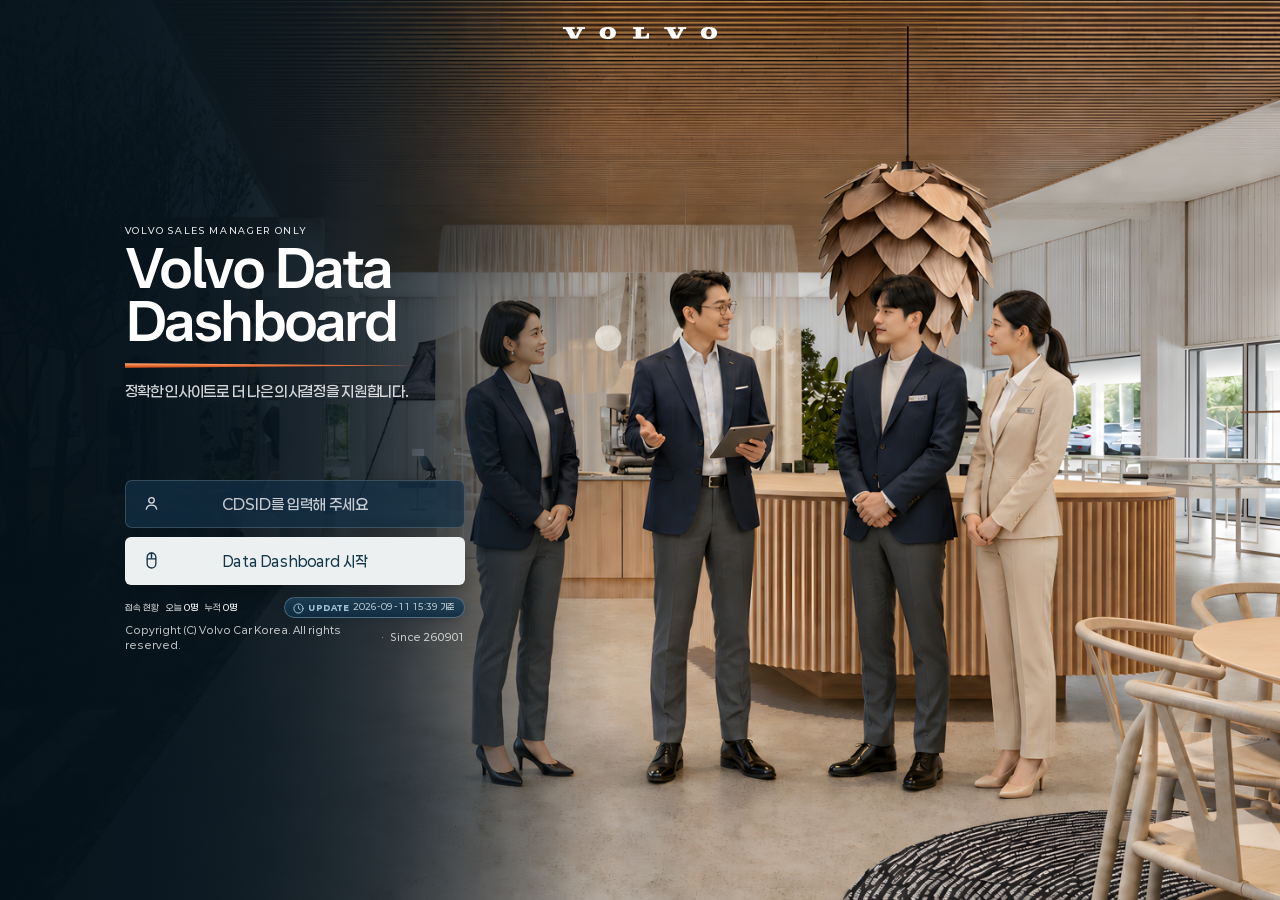
==== commit fcc6be5a: "deploy: pin growth capability headings" ====
--- a/data-dashboard/index.html
+++ b/data-dashboard/index.html
@@ -7,8 +7,8 @@
     <meta name="description" content="Volvo Data Dashboard" />
     <link rel="icon" href="/favicon.svg" />
     <title>Volvo Data Dashboard</title>
-    <script type="module" crossorigin src="/data-dashboard/assets/index-DSS-9-Zt.js"></script>
-    <link rel="stylesheet" crossorigin href="/data-dashboard/assets/index-rzvMHZpU.css">
+    <script type="module" crossorigin src="/data-dashboard/assets/index-Ckwhto8q.js"></script>
+    <link rel="stylesheet" crossorigin href="/data-dashboard/assets/index-DVyKewWg.css">
   </head>
   <body>
     <!-- Client-only GitHub Pages shell. -->
--- a/data-dashboard/assets/index-DVyKewWg.css
+++ b/data-dashboard/assets/index-DVyKewWg.css
@@ -0,0 +1 @@
+._compactBars_1pmjb_1{height:126px!important}._compactBars_1pmjb_1 ._compactStage_1pmjb_9{height:92px!important}._backdrop_18h5s_1,._dialog_18h5s_3{width:100%;height:100%;position:fixed;inset:0}._backdrop_18h5s_1{z-index:12000;background:#061824;overflow:hidden}._dialog_18h5s_3{isolation:isolate;color:#f3f8fa;background:radial-gradient(circle at 78% 8%,#4f91aa33,#0000 36%),#061824;overflow:hidden}._toolbar_18h5s_47{z-index:4;top:calc(10px + env(safe-area-inset-top));right:calc(12px + env(safe-area-inset-right));left:calc(12px + env(safe-area-inset-left));pointer-events:none;grid-template-columns:1fr auto 1fr;align-items:center;gap:12px;display:grid;position:absolute}._guideIdentity_18h5s_73,._pageCounter_18h5s_75,._closeButton_18h5s_77{color:#f4fafc;-webkit-backdrop-filter:blur(10px);backdrop-filter:blur(10px);background:#051e2cd6;border:1px solid #cbe5ee57;box-shadow:inset 0 1px #ffffff17,0 8px 22px #010d153d}._guideIdentity_18h5s_73{width:max-content;min-height:34px;font-family:var(--font-ui);letter-spacing:-.01em;border-radius:6px;align-items:center;gap:8px;padding:0 12px;font-size:12px;font-weight:650;display:inline-flex}._bookIcon_18h5s_127{border:1px solid #9bd0e5;border-radius:2px 3px 3px 2px;width:15px;height:13px;display:inline-block;position:relative}._bookIcon_18h5s_127:before{content:"";border-top:1px solid #9bd0e5bd;border-bottom:1px solid #9bd0e5bd;position:absolute;inset:2px 3px 2px 2px}._bookIcon_18h5s_127:after{content:"";background:#9bd0e5;width:1px;position:absolute;top:-1px;bottom:-1px;left:3px}._pageCounter_18h5s_75{min-width:64px;min-height:30px;font-family:var(--font-ui);font-variant-numeric:tabular-nums;border-radius:999px;justify-content:center;align-items:center;padding:0 10px;font-size:11px;display:inline-flex}._closeButton_18h5s_77{pointer-events:auto;cursor:pointer;border-radius:50%;justify-self:end;place-items:center;width:42px;height:42px;padding:0;display:inline-grid}._closeButton_18h5s_77 span{margin-top:-2px;font-family:Arial,sans-serif;font-size:27px;font-weight:300;line-height:1;display:block}._closeButton_18h5s_77:hover,._closeButton_18h5s_77:focus-visible{background:#124054f0;border-color:#e8f7fcc2;outline:none}._pages_18h5s_263{overscroll-behavior-y:contain;scroll-behavior:smooth;scroll-snap-type:y mandatory;scrollbar-color:#9ccde085 #041723b8;scrollbar-width:thin;touch-action:pan-y;width:100%;height:100dvh;overflow:hidden auto}._pages_18h5s_263:focus{outline:none}._page_18h5s_75{width:100%;height:100dvh;min-height:100dvh;padding:max(8px, env(safe-area-inset-top)) max(8px, env(safe-area-inset-right)) max(8px, env(safe-area-inset-bottom)) max(8px, env(safe-area-inset-left));scroll-snap-align:start;scroll-snap-stop:always;place-items:center;margin:0;display:grid}._page_18h5s_75 img{object-fit:contain;background:#fff;width:auto;max-width:100%;height:auto;max-height:100%;display:block;box-shadow:0 16px 52px #00080d5c}@media (width<=760px){._toolbar_18h5s_47{top:calc(7px + env(safe-area-inset-top));right:calc(8px + env(safe-area-inset-right));left:calc(8px + env(safe-area-inset-left))}._guideIdentity_18h5s_73{min-height:30px;padding-inline:9px;font-size:10px}._pageCounter_18h5s_75{min-width:56px;min-height:28px;font-size:10px}._closeButton_18h5s_77{width:38px;height:38px}}@media (prefers-reduced-motion:reduce){._pages_18h5s_263{scroll-behavior:auto}}._backdrop_1i6hq_1{z-index:10000;-webkit-backdrop-filter:blur(8px);background:#04131fd1;place-items:center;padding:24px;display:grid;position:fixed;inset:0}._dialog_1i6hq_25{background:#f7fafc;border:1px solid #94afc194;border-radius:8px;flex-direction:column;width:min(1180px,100vw - 48px);max-height:calc(100dvh - 48px);display:flex;overflow:hidden;box-shadow:0 28px 80px #00121f6b}._header_1i6hq_49{color:#fff;background:#0e3850;border-bottom:1px solid #d7e1e8;justify-content:space-between;align-items:center;gap:24px;padding:18px 20px;display:flex}._titleGroup_1i6hq_71{min-width:0}._titleRow_1i6hq_79{align-items:center;gap:10px;display:flex}._titleRow_1i6hq_79 h2{letter-spacing:-.02em;margin:0;font-size:21px;line-height:1.2}._latinTitle_1i6hq_105{font-family:var(--font-volvo), "Helvetica Neue", Arial, sans-serif;font-size:inherit;letter-spacing:0;font-weight:600}._count_1i6hq_119{color:#dceaf2;background:#ffffff1a;border:1px solid #ffffff57;border-radius:999px;justify-content:center;align-items:center;min-width:38px;height:24px;font-size:12px;font-weight:700;display:inline-flex}._titleGroup_1i6hq_71 p{color:#bcd0dc;margin:6px 0 0;font-size:12px;line-height:1.4}._close_1i6hq_161{cursor:pointer;color:#fff;background:0 0;border:1px solid #ffffff6b;border-radius:50%;flex:none;place-items:center;width:40px;height:40px;font:300 27px/1 Arial,sans-serif;transition:background-color .16s,transform .16s;display:inline-grid}._close_1i6hq_161:hover,._close_1i6hq_161:focus-visible{background:#ffffff24;outline:none;transform:scale(1.04)}._body_1i6hq_205{overscroll-behavior:contain;padding:20px;overflow:auto}._grid_1i6hq_217{grid-template-columns:repeat(auto-fit,minmax(min(420px,100%),1fr));align-items:stretch;gap:16px;display:grid}._figure_1i6hq_231{background:#fff;border:1px solid #d6e1e8;border-radius:6px;flex-direction:column;min-width:0;margin:0;display:flex;overflow:hidden}._imageStage_1i6hq_253{aspect-ratio:4/3;background:linear-gradient(145deg,#e7eef3,#f5f8fa);place-items:center;min-height:320px;display:grid;position:relative;overflow:hidden}._imageStage_1i6hq_253 img{object-fit:contain;width:100%;height:100%;display:block;position:absolute;inset:0}._caption_1i6hq_291{border-top:1px solid #dfe7ec;justify-content:space-between;align-items:center;gap:16px;min-height:58px;padding:12px 14px;display:flex}._caption_1i6hq_291 strong{color:#102f43;font-size:14px;line-height:1.4}@media (width<=760px){._backdrop_1i6hq_1{padding:0}._dialog_1i6hq_25{border:0;border-radius:0;width:100vw;height:100dvh;max-height:100dvh}._header_1i6hq_49{padding:14px 16px}._titleRow_1i6hq_79 h2{font-size:18px}._body_1i6hq_205{padding:12px}._grid_1i6hq_217{grid-template-columns:1fr;gap:12px}._imageStage_1i6hq_253{min-height:240px}._caption_1i6hq_291{flex-direction:column;align-items:flex-start;gap:4px}}@media (prefers-reduced-motion:reduce){._close_1i6hq_161{transition:none}}._backdrop_1k4tu_1,._dialog_1k4tu_3{width:100%;height:100%;position:fixed;inset:0}._backdrop_1k4tu_1{z-index:11000;overscroll-behavior:none;background:#061823;overflow:hidden}._dialog_1k4tu_3{isolation:isolate;color:#fff;background:radial-gradient(circle at 84% 6%,#44839c2e,#0000 34%),#061823;overflow:hidden}._header_1k4tu_49{z-index:5;top:calc(10px + env(safe-area-inset-top));right:calc(12px + env(safe-area-inset-right));left:calc(12px + env(safe-area-inset-left));pointer-events:none;justify-content:space-between;align-items:center;gap:14px;min-width:0;display:flex;position:absolute}._titleGroup_1k4tu_77,._close_1k4tu_79,._pageCounter_1k4tu_81{color:#f5fafc;-webkit-backdrop-filter:blur(10px);backdrop-filter:blur(10px);background:#051f2ddb;border:1px solid #cfe7f05c;box-shadow:inset 0 1px #ffffff14,0 8px 24px #000a103d}._titleGroup_1k4tu_77{border-radius:6px;align-items:center;min-width:0;max-width:min(72vw,620px);min-height:36px;padding:0 12px;display:flex}._titleGroup_1k4tu_77 h2{letter-spacing:-.02em;text-overflow:ellipsis;white-space:nowrap;min-width:0;margin:0;font-size:14px;font-weight:680;line-height:1.2;overflow:hidden}._titleGroup_1k4tu_77 h2 span{font-family:var(--font-volvo), "Helvetica Neue", Arial, sans-serif;letter-spacing:0;font-weight:600}._close_1k4tu_79{pointer-events:auto;cursor:pointer;border-radius:50%;flex:0 0 43px;place-items:center;width:43px;height:43px;padding:0;display:inline-grid}._close_1k4tu_79 span{margin-top:-2px;font-family:Arial,sans-serif;font-size:28px;font-weight:300;line-height:1;display:block}._close_1k4tu_79:hover,._close_1k4tu_79:focus-visible{background:#0f4054f5;border-color:#f1fafdd1;outline:none}._pages_1k4tu_215{scroll-behavior:smooth;scroll-snap-type:y mandatory;scrollbar-width:none;touch-action:none;overscroll-behavior:none;background:#061823;width:100%;height:100%;overflow:hidden auto}._pages_1k4tu_215::-webkit-scrollbar{display:none}._pages_1k4tu_215:focus{outline:none}._page_1k4tu_81{scroll-snap-align:start;scroll-snap-stop:always;place-items:center;width:100%;height:100%;min-height:100%;margin:0;padding:0;display:grid;position:relative;overflow:hidden}._page_1k4tu_81 img{object-fit:contain;-webkit-user-select:none;user-select:none;-webkit-user-drag:none;background:#fff;width:100%;height:100%;display:block;position:absolute;inset:0;box-shadow:0 18px 54px #00080d57}._pageCounter_1k4tu_81{z-index:5;right:calc(14px + env(safe-area-inset-right));bottom:calc(12px + env(safe-area-inset-bottom));font-variant-numeric:tabular-nums;pointer-events:none;border-radius:999px;justify-content:center;align-items:center;min-width:62px;min-height:29px;padding:0 10px;font-size:10px;display:inline-flex;position:absolute}@media (width<=760px){._header_1k4tu_49{top:calc(7px + env(safe-area-inset-top));right:calc(8px + env(safe-area-inset-right));left:calc(8px + env(safe-area-inset-left))}._titleGroup_1k4tu_77{max-width:calc(100vw - 64px - env(safe-area-inset-left) - env(safe-area-inset-right));min-height:32px;padding-inline:9px}._titleGroup_1k4tu_77 h2{font-size:11px}._close_1k4tu_79{flex-basis:39px;width:39px;height:39px}._pageCounter_1k4tu_81{right:calc(9px + env(safe-area-inset-right));bottom:calc(8px + env(safe-area-inset-bottom))}}@media (prefers-reduced-motion:reduce){._pages_1k4tu_215{scroll-behavior:auto}}@layer properties{@supports (((-webkit-hyphens:none)) and (not (margin-trim:inline))) or ((-moz-orient:inline) and (not (color:rgb(from red r g b)))){*,:before,:after,::backdrop{--tw-rotate-x:initial;--tw-rotate-y:initial;--tw-rotate-z:initial;--tw-skew-x:initial;--tw-skew-y:initial;--tw-border-style:solid;--tw-shadow:0 0 #0000;--tw-shadow-color:initial;--tw-shadow-alpha:100%;--tw-inset-shadow:0 0 #0000;--tw-inset-shadow-color:initial;--tw-inset-shadow-alpha:100%;--tw-ring-color:initial;--tw-ring-shadow:0 0 #0000;--tw-inset-ring-color:initial;--tw-inset-ring-shadow:0 0 #0000;--tw-ring-inset:initial;--tw-ring-offset-width:0px;--tw-ring-offset-color:#fff;--tw-ring-offset-shadow:0 0 #0000;--tw-blur:initial;--tw-brightness:initial;--tw-contrast:initial;--tw-grayscale:initial;--tw-hue-rotate:initial;--tw-invert:initial;--tw-opacity:initial;--tw-saturate:initial;--tw-sepia:initial;--tw-drop-shadow:initial;--tw-drop-shadow-color:initial;--tw-drop-shadow-alpha:100%;--tw-drop-shadow-size:initial;--tw-ease:initial;--one-voice-progress:0}}}@layer theme{:root,:host{--font-sans:ui-sans-serif, system-ui, sans-serif, "Apple Color Emoji", "Segoe UI Emoji", "Segoe UI Symbol", "Noto Color Emoji";--font-mono:ui-monospace, SFMono-Regular, Menlo, Monaco, Consolas, "Liberation Mono", "Courier New", monospace;--spacing:.25rem;--radius-md:.375rem;--ease-out:cubic-bezier(0, 0, .2, 1);--ease-in-out:cubic-bezier(.4, 0, .2, 1);--default-font-family:var(--font-sans);--default-mono-font-family:var(--font-mono)}}@layer base{*,:after,:before,::backdrop{box-sizing:border-box;border:0 solid;margin:0;padding:0}::file-selector-button{box-sizing:border-box;border:0 solid;margin:0;padding:0}html,:host{-webkit-text-size-adjust:100%;tab-size:4;line-height:1.5;font-family:var(--default-font-family,ui-sans-serif, system-ui, sans-serif, "Apple Color Emoji", "Segoe UI Emoji", "Segoe UI Symbol", "Noto Color Emoji");font-feature-settings:var(--default-font-feature-settings,normal);font-variation-settings:var(--default-font-variation-settings,normal);-webkit-tap-highlight-color:transparent}hr{height:0;color:inherit;border-top-width:1px}abbr:where([title]){-webkit-text-decoration:underline dotted;text-decoration:underline dotted}h1,h2,h3,h4,h5,h6{font-size:inherit;font-weight:inherit}a{color:inherit;-webkit-text-decoration:inherit;-webkit-text-decoration:inherit;-webkit-text-decoration:inherit;-webkit-text-decoration:inherit;text-decoration:inherit}b,strong{font-weight:bolder}code,kbd,samp,pre{font-family:var(--default-mono-font-family,ui-monospace, SFMono-Regular, Menlo, Monaco, Consolas, "Liberation Mono", "Courier New", monospace);font-feature-settings:var(--default-mono-font-feature-settings,normal);font-variation-settings:var(--default-mono-font-variation-settings,normal);font-size:1em}small{font-size:80%}sub,sup{vertical-align:baseline;font-size:75%;line-height:0;position:relative}sub{bottom:-.25em}sup{top:-.5em}table{text-indent:0;border-color:inherit;border-collapse:collapse}:-moz-focusring{outline:auto}progress{vertical-align:baseline}summary{display:list-item}ol,ul,menu{list-style:none}img,svg,video,canvas,audio,iframe,embed,object{vertical-align:middle;display:block}img,video{max-width:100%;height:auto}button,input,select,optgroup,textarea{font:inherit;font-feature-settings:inherit;font-variation-settings:inherit;letter-spacing:inherit;color:inherit;opacity:1;background-color:#0000;border-radius:0}::file-selector-button{font:inherit;font-feature-settings:inherit;font-variation-settings:inherit;letter-spacing:inherit;color:inherit;opacity:1;background-color:#0000;border-radius:0}:where(select:is([multiple],[size])) optgroup{font-weight:bolder}:where(select:is([multiple],[size])) optgroup option{padding-inline-start:20px}::file-selector-button{margin-inline-end:4px}::placeholder{opacity:1}@supports (not ((-webkit-appearance:-apple-pay-button))) or (contain-intrinsic-size:1px){::placeholder{color:currentColor}@supports (color:color-mix(in lab, red, red)){::placeholder{color:color-mix(in oklab, currentcolor 50%, transparent)}}}textarea{resize:vertical}::-webkit-search-decoration{-webkit-appearance:none}::-webkit-date-and-time-value{min-height:1lh;text-align:inherit}::-webkit-datetime-edit{display:inline-flex}::-webkit-datetime-edit-fields-wrapper{padding:0}::-webkit-datetime-edit{padding-block:0}::-webkit-datetime-edit-year-field{padding-block:0}::-webkit-datetime-edit-month-field{padding-block:0}::-webkit-datetime-edit-day-field{padding-block:0}::-webkit-datetime-edit-hour-field{padding-block:0}::-webkit-datetime-edit-minute-field{padding-block:0}::-webkit-datetime-edit-second-field{padding-block:0}::-webkit-datetime-edit-millisecond-field{padding-block:0}::-webkit-datetime-edit-meridiem-field{padding-block:0}::-webkit-calendar-picker-indicator{line-height:1}:-moz-ui-invalid{box-shadow:none}button,input:where([type=button],[type=reset],[type=submit]){appearance:button}::file-selector-button{appearance:button}::-webkit-inner-spin-button{height:auto}::-webkit-outer-spin-button{height:auto}[hidden]:where(:not([hidden=until-found])){display:none!important}}@layer components;@layer utilities{.visible{visibility:visible}.sr-only{clip-path:inset(50%);white-space:nowrap;border-width:0;width:1px;height:1px;margin:-1px;padding:0;position:absolute;overflow:hidden}.fixed{position:fixed}.sticky{position:sticky}.start{inset-inline-start:var(--spacing)}.end{inset-inline-end:var(--spacing)}.container{width:100%}@media (width>=40rem){.container{max-width:40rem}}@media (width>=48rem){.container{max-width:48rem}}@media (width>=64rem){.container{max-width:64rem}}@media (width>=80rem){.container{max-width:80rem}}@media (width>=96rem){.container{max-width:96rem}}.block{display:block}.contents{display:contents}.flex{display:flex}.grid{display:grid}.hidden{display:none}.table{display:table}.table-row{display:table-row}.transform{transform:var(--tw-rotate-x,) var(--tw-rotate-y,) var(--tw-rotate-z,) var(--tw-skew-x,) var(--tw-skew-y,)}.resize{resize:both}.rounded{border-radius:.25rem}.border{border-style:var(--tw-border-style);border-width:1px}.ring{--tw-ring-shadow:var(--tw-ring-inset,) 0 0 0 calc(1px + var(--tw-ring-offset-width)) var(--tw-ring-color,currentcolor);box-shadow:var(--tw-inset-shadow), var(--tw-inset-ring-shadow), var(--tw-ring-offset-shadow), var(--tw-ring-shadow), var(--tw-shadow)}.blur{--tw-blur:blur(8px);filter:var(--tw-blur,) var(--tw-brightness,) var(--tw-contrast,) var(--tw-grayscale,) var(--tw-hue-rotate,) var(--tw-invert,) var(--tw-saturate,) var(--tw-sepia,) var(--tw-drop-shadow,)}.filter{filter:var(--tw-blur,) var(--tw-brightness,) var(--tw-contrast,) var(--tw-grayscale,) var(--tw-hue-rotate,) var(--tw-invert,) var(--tw-saturate,) var(--tw-sepia,) var(--tw-drop-shadow,)}.ease-in-out{--tw-ease:var(--ease-in-out);transition-timing-function:var(--ease-in-out)}.ease-out{--tw-ease:var(--ease-out);transition-timing-function:var(--ease-out)}}@font-face{font-family:Pretendard Variable;src:url(/fonts/pretendard-variable.ttf)format("truetype");font-style:normal;font-weight:100 900;font-display:swap}@font-face{font-family:Volvo Centum Web;src:url(/fonts/volvo-centum-light.ttf)format("truetype");font-style:normal;font-weight:300;font-display:swap}@font-face{font-family:Volvo Centum Web;src:url(/fonts/volvo-centum-regular.ttf)format("truetype");font-style:normal;font-weight:400;font-display:swap}@font-face{font-family:Volvo Centum Web;src:url(/fonts/volvo-centum-semibold.ttf)format("truetype");font-style:normal;font-weight:600;font-display:swap}@font-face{font-family:Volvo Centum Web;src:url(/fonts/volvo-centum-bold.ttf)format("truetype");font-style:normal;font-weight:700 900;font-display:swap}@font-face{font-family:Volvo Centum Web;src:url(/fonts/volvo-centum-light-italic.ttf)format("truetype");font-style:italic;font-weight:300;font-display:swap}@font-face{font-family:Volvo Centum Web;src:url(/fonts/volvo-centum-italic.ttf)format("truetype");font-style:italic;font-weight:400;font-display:swap}@font-face{font-family:Volvo Centum Web;src:url(/fonts/volvo-centum-semibold-italic.ttf)format("truetype");font-style:italic;font-weight:600;font-display:swap}@font-face{font-family:Volvo Centum Web;src:url(/fonts/volvo-centum-bold-italic.ttf)format("truetype");font-style:italic;font-weight:700 900;font-display:swap}@font-face{font-family:Paperlogy;src:url(/fonts/paperlogy-5-medium.ttf)format("truetype");font-style:normal;font-weight:100 800;font-display:swap}@font-face{font-family:Paperlogy;src:url(/fonts/paperlogy-9-black.ttf)format("truetype");font-style:normal;font-weight:900;font-display:swap}:root{--ink:#121b21;--ink-soft:#394650;--navy:#123747;--navy-2:#17475d;--blue:#397a9b;--blue-soft:#dcebf1;--paper:#f4f6f5;--white:#fff;--line:#d9e0e3;--good:#2e7d63;--good-soft:#e5f2ed;--warning:#c64e45;--warning-soft:#f8e8e4;--caution:#b7791f;--caution-soft:#f7eddc;--status-danger:#b4232d;--status-danger-soft:#fce8eb;--status-caution:#b7791f;--status-caution-soft:#f7eddc;--es90-orange:#f15a24;--es90-surface-radius:6px;--secondary:#66757d;--muted:#7b8796;--font-volvo:"Volvo Centum Web";--font-korean:"Paperlogy";--dashboard-page-max:1500px;--dashboard-page-gutter:32px;--dashboard-content-overhang:10px;--dashboard-sticky-inner-gutter:0px;--dashboard-sticky-content-gutter:21px;--dashboard-summary-gap:8px;--dashboard-combat-share:35%;--header-context-cell:112px;--header-title-width:310px;--header-title-font-size:36px;--font-ui:var(--font-volvo), var(--font-korean), "Noto Sans KR", "Apple SD Gothic Neo", Arial, sans-serif}*{box-sizing:border-box}html{scroll-behavior:smooth;scrollbar-gutter:stable}.growth-navigation{color:#17394b;background:#f5f9fb;border:1px solid #c9dce4;border-radius:5px;margin-top:12px;overflow:visible}@media (width>=761px){.competitive-analysis-page>.growth-navigation,.competitive-analysis-page>.v3s-award-card{margin-right:calc(-1 * var(--dashboard-content-overhang));margin-left:calc(-1 * var(--dashboard-content-overhang))}.growth-navigation-sticky-summary{top:var(--growth-navigation-sticky-top,356px);z-index:44;background:#f5f9fb;align-self:start;position:sticky;box-shadow:0 -18px #fff,0 12px 18px -22px #102a43b8}.growth-staff-roster{top:calc(var(--growth-navigation-sticky-top,356px) + var(--growth-navigation-summary-height,112px));z-index:43;max-height:calc(100vh - var(--growth-navigation-sticky-top,356px) - var(--growth-navigation-summary-height,112px) - 12px);max-height:calc(100dvh - var(--growth-navigation-sticky-top,356px) - var(--growth-navigation-summary-height,112px) - 12px);background:#fff;align-self:start;position:sticky;overflow:hidden;box-shadow:0 12px 18px -22px #102a4394}.growth-navigation-detail .growth-capability>header{top:calc(var(--growth-navigation-sticky-top,356px) + var(--growth-navigation-summary-height,112px) + 6px);z-index:42;background:#f8fbfc;position:sticky;box-shadow:0 10px 16px -18px #102a4394}}@media (width>=761px) and (width<=1240px){.competitive-analysis-page{--growth-navigation-sticky-top:346px}}@media (width>=1241px){.competitive-analysis-page{--growth-navigation-sticky-top:356px}}.growth-navigation *,.growth-navigation :before,.growth-navigation :after{box-sizing:border-box}.growth-navigation-heading{background:#fff;border-bottom:1px solid #d8e5ea;justify-content:space-between;align-items:center;gap:20px;min-height:46px;padding:8px 16px;display:flex}.growth-navigation-heading h2{color:#11283d;font-family:var(--font-korean);letter-spacing:-.25px;-webkit-font-smoothing:antialiased;margin:0;font-size:14px;font-weight:600;line-height:1.25}.growth-navigation-source{flex:none;justify-content:flex-end;align-items:center;gap:8px;margin-left:auto;display:flex}.growth-navigation-source span{color:#607581;width:auto;min-width:max-content;height:22px;font-family:var(--font-latin);letter-spacing:0;text-overflow:ellipsis;white-space:nowrap;background:#f4f8fae6;border:1px solid #dde8ec;border-radius:999px;justify-content:center;align-items:center;gap:4px;padding:1px 18px 0;font-size:7.5px;font-weight:650;line-height:1;display:inline-flex;overflow:hidden}.growth-navigation-source b{font-weight:650}.growth-navigation-source i{color:#9aabb3;font-style:normal}.growth-navigation-source strong{color:#244f64;font-family:var(--font-latin);font-variant-numeric:tabular-nums;font-size:8.5px;font-weight:750}.growth-navigation-workspace{grid-template-columns:288px minmax(0,1fr);grid-template-areas:"roster detail";align-items:start;min-width:0;display:grid}.growth-staff-roster{background:#fff;border-right:1px solid #d5e3e9;grid-area:roster;min-width:0;margin-top:6px}.growth-staff-roster-columns,.growth-staff-roster-list button{grid-template-columns:minmax(108px,1fr) 76px 80px;align-items:center;display:grid}.growth-staff-roster-columns{color:#81949e;background:#f6fafb;border-bottom:1px solid #e3ecef;min-height:34px;padding:0 10px 0 14px;font-size:8.5px;line-height:1.25}.growth-staff-roster-columns span:not(:first-child){text-align:right}.growth-staff-roster-list{max-height:660px;padding:3px 6px;position:relative;overflow-y:auto}@media (width>=761px){.growth-staff-roster-list{max-height:calc(100vh - var(--growth-navigation-sticky-top,356px) - var(--growth-navigation-summary-height,112px) - 46px);max-height:calc(100dvh - var(--growth-navigation-sticky-top,356px) - var(--growth-navigation-summary-height,112px) - 46px);overscroll-behavior-y:contain;-webkit-overflow-scrolling:touch}}.growth-staff-roster-list button{color:#25495a;cursor:pointer;background:0 0;border:1px solid #0000;border-radius:6px;width:100%;min-height:38px;margin:0 0 1px;padding:0 10px 0 8px}.growth-staff-roster-list button:hover,.growth-staff-roster-list button:focus-visible{background:#f0f7fa;outline:none}.growth-staff-roster-list button.selected{background:#e9f5f9;border-color:#67b7d0;box-shadow:inset 3px 0 #16718e}.growth-staff-roster-list button>span{text-align:left;align-items:baseline;gap:5px;min-width:0;display:flex}.growth-staff-roster-list button>span strong{text-align:left;white-space:nowrap;flex:0 0 5.25em;grid-template-columns:3em 13px;align-items:center;column-gap:2px;width:5.25em;font-size:12px;display:inline-grid}.growth-staff-name{grid-column:1;align-self:center}.growth-staff-lead-badge{color:#fff;width:13px;height:13px;font-family:var(--font-latin);background:#176f8a;border:1px solid #0f617b;border-radius:50%;flex:0 0 13px;place-items:center;font-size:8px;font-style:normal;font-weight:800;line-height:1;display:inline-grid;transform:none;box-shadow:0 1px 2px #134a5e3d}.growth-staff-roster-list button>span small{color:#82959f;text-overflow:ellipsis;white-space:nowrap;min-width:0;font-size:9px;overflow:hidden}.growth-staff-roster-list button>b{width:100%;font-family:var(--font-volvo);font-variant-numeric:tabular-nums;text-align:right;color:#176887;font-size:13px}.growth-staff-roster-list button>em{text-align:right;color:#6d818d;justify-content:flex-end;align-items:center;min-width:0;font-size:9px;font-style:normal;display:flex}.growth-staff-roster-list button>em>b{width:100%;min-width:0;font-family:var(--font-volvo);font-variant-numeric:tabular-nums;text-align:right;color:currentColor;white-space:nowrap;font-size:9px;font-style:normal;font-weight:650}.growth-navigation-detail{grid-area:detail;gap:6px;min-width:0;padding:6px;display:grid}.growth-profile-strip{background:#fff;border:1px solid #d4e2e8;border-radius:6px;grid-template-columns:minmax(210px,1.35fr) repeat(3,minmax(125px,.8fr));min-width:0;margin:6px 6px 0;display:grid;overflow:hidden}.growth-profile-strip>div{min-width:0;min-height:58px;padding:6px 12px;position:relative}.growth-profile-strip>div:not(:first-child):before{content:"";background:#b5cad385;width:1px;position:absolute;top:12px;bottom:12px;left:0}.growth-profile-person{align-items:center;gap:10px;display:flex}.growth-profile-photo{background:#edf4f7;border:1px solid #d8e3e8;border-radius:5px;flex:none;place-items:center;width:36px;height:44px;font-size:13px;font-weight:700;display:grid;overflow:hidden}.growth-profile-photo img{object-fit:cover;object-position:center top;width:100%;height:100%}.growth-profile-person>span:last-child,.growth-profile-metric{flex-direction:column;justify-content:center;min-width:0;display:flex}.growth-profile-person small,.growth-profile-metric>span{color:#6e8491;font-size:9px}.growth-profile-person strong{color:#155873;white-space:nowrap;align-items:baseline;min-width:0;margin-top:3px;font-size:18px;display:flex}.growth-profile-person strong i{color:#647d89;margin-left:5px;font-size:9px;font-style:normal;font-weight:500}.growth-profile-person strong i em{color:#3f7588;white-space:nowrap;margin-left:4px;font-style:normal;font-weight:600}.growth-profile-metric em{color:#768c98;text-overflow:ellipsis;white-space:nowrap;margin-top:3px;font-size:9px;font-style:normal;overflow:hidden}.growth-profile-metric strong{font-family:var(--font-volvo);color:#155873;margin-top:3px;font-size:19px;line-height:1}.growth-profile-metric strong small{color:#728793;margin-left:2px;font-size:9px}.growth-profile-metric strong .growth-profile-evidence-count{font-family:var(--font-ui);white-space:nowrap;margin-left:7px;font-size:9px;font-weight:500}.growth-profile-certification strong{font-family:var(--font-latin), var(--font-korean), sans-serif;font-variant-numeric:tabular-nums;white-space:nowrap;align-items:center;gap:4px;font-size:18px;font-weight:700;display:flex}.growth-profile-certification strong b{justify-content:flex-end;align-items:center;gap:2px;min-width:4.2ch;font-weight:700;display:inline-flex}.growth-profile-certification strong b i{color:#7f929c;margin:0 1px;font-size:.72em;font-style:normal;font-weight:300}.growth-profile-certification strong em{color:#a6b5bc;margin:0;font-size:10px;font-style:normal;font-weight:500}.growth-profile-metric strong.confidence-충분,.growth-staff-roster-list .confidence-충분{color:#21866f}.growth-profile-metric strong.confidence-보통,.growth-staff-roster-list .confidence-보통{color:#367d98}.growth-profile-metric strong.confidence-참고,.growth-staff-roster-list .confidence-참고{color:#c3764f}.growth-capability{background:#fff;border:1px solid #cddfe7;border-radius:6px;min-width:0;overflow:clip}.growth-capability-columns{grid-template-columns:repeat(2,minmax(0,1fr));align-items:stretch;gap:8px;min-width:0;display:grid}.growth-capability-columns>.growth-capability{height:100%}.growth-capability>header{background:#f8fbfc;border-bottom:1px solid #dce7eb;justify-content:space-between;align-items:center;gap:16px;min-height:34px;padding:6px 11px;display:flex}.growth-capability>header div span{font-family:var(--font-volvo);letter-spacing:.04em;color:#21809e;margin-bottom:0;font-size:9px;font-weight:700;display:block}.growth-capability>header h3{color:#163f53;margin:0;font-size:14px}.growth-capability>header p{color:#a65c43;text-align:right;margin:0;font-size:10px}.growth-capability-grid{grid-template-columns:minmax(0,1fr);gap:5px;min-width:0;padding:5px;display:grid}.growth-position-card,.growth-scatter-card,.growth-comment-evidence{background:#fbfdfe;border:1px solid #dce7eb;border-radius:5px;min-width:0}.growth-position-card{box-sizing:border-box;height:244px;padding:7px}.growth-position-card>header,.growth-scatter-card>header,.growth-comment-evidence>header{justify-content:space-between;align-items:flex-start;gap:12px;display:flex}.growth-position-card>header div span,.growth-scatter-card>header div span,.growth-comment-evidence>header span{color:#728995;margin-bottom:3px;font-size:9px;display:block}.growth-position-card>header strong,.growth-scatter-card>header strong,.growth-comment-evidence>header strong{color:#184b61;font-size:13px}.growth-position-card>header>small,.growth-scatter-card>header>small{color:#79909c;font-size:9px}.growth-position-benchmarks{white-space:nowrap;align-items:center;gap:10px;display:flex}.growth-position-benchmarks .showroom-average{color:#075f49;align-items:center;gap:4px;font-weight:700;display:inline-flex}.growth-position-benchmarks .showroom-average i{border-top:1.5px dashed #087a58;width:13px;height:0;display:inline-block}.growth-zone-gauge{--growth-needle-angle:90deg;width:min(100%,380px);margin:-12px auto 0;position:relative}.growth-zone-gauge>svg{width:100%;height:auto;display:block;overflow:visible}.growth-gauge-segments path{stroke:#fff;stroke-width:5px;stroke-linejoin:round;transition:fill .18s,filter .18s,stroke .18s}.growth-gauge-segments .coaching{fill:#fbe5df}.growth-gauge-segments .accelerating{fill:#e0f0f5}.growth-gauge-segments .expanding{fill:#e1f2eb}.growth-gauge-segments .coaching.active{fill:#ee9279;stroke:#c9654d}.growth-gauge-segments .accelerating.active{fill:#62acc3;stroke:#247893}.growth-gauge-segments .expanding.active{fill:#6bb79b;stroke:#2d8267}.growth-gauge-segments path.active{filter:drop-shadow(0 5px 5px #1d45542e)}.growth-gauge-showroom-average-marker{transform:rotate(var(--growth-showroom-average-angle));transform-origin:210px 190px;transform-box:view-box;color:#087a58;pointer-events:none}.growth-gauge-showroom-average-marker line{stroke:currentColor;stroke-width:1.5px;stroke-dasharray:3 3;opacity:.92;vector-effect:non-scaling-stroke}.growth-gauge-showroom-average-marker circle{fill:#f8fbfc;stroke:currentColor;stroke-width:1.5px;opacity:1;vector-effect:non-scaling-stroke}.growth-gauge-label text{text-anchor:middle;letter-spacing:-.35px;font-size:12px;font-weight:800;transition:fill .18s}.growth-gauge-label .detail{letter-spacing:-.2px;opacity:.8;font-size:8px;font-weight:600}.growth-gauge-label.coaching-label{fill:#924a39}.growth-gauge-label.accelerating-label{fill:#1c6279}.growth-gauge-label.expanding-label{fill:#286e59}.growth-zone-gauge[data-zone="0"] .coaching-label,.growth-zone-gauge[data-zone="1"] .accelerating-label,.growth-zone-gauge[data-zone="2"] .expanding-label{fill:#fff}.growth-gauge-ticks circle{fill:#8ba1ab;opacity:.58}.growth-gauge-needle{color:#162c37;transform:rotate(var(--growth-needle-angle));transform-origin:210px 190px;transform-box:view-box;filter:drop-shadow(0 3px 2px #0d2b373d);animation:1.9s cubic-bezier(.12,.72,.16,1) both growth-gauge-sweep}.growth-gauge-needle path,.growth-gauge-needle circle{fill:currentColor}.growth-gauge-needle .needle-cap{fill:#f7fbfc;stroke:currentColor;stroke-width:3px}@keyframes growth-gauge-sweep{0%{transform:rotate(0)}72%{transform:rotate(calc(var(--growth-needle-angle) + 3deg))}to{transform:rotate(var(--growth-needle-angle))}}.growth-gauge-current{fill:#183f51;text-anchor:middle;font-size:10.5px;font-weight:650}.growth-gauge-current.positive{fill:var(--blue)}.growth-gauge-current.negative{fill:var(--warning)}.growth-gauge-current.neutral{fill:#536f7b}.growth-zone-gauge.no-evidence .growth-gauge-segments path{fill:#edf2f4;stroke:#fff}@media (prefers-reduced-motion:reduce){.growth-gauge-needle{animation:none}}.growth-scatter-card{grid-template-rows:18px auto 20px;padding:8px 8px 4px;display:grid}.growth-scatter-card>header{height:18px;min-height:18px;overflow:hidden}.growth-scatter-card svg{aspect-ratio:470/210;width:100%;height:auto;display:block;overflow:visible}.growth-scatter-grid line{stroke:#e0e9ed;stroke-width:1px}.growth-scatter-grid text,.growth-scatter-y-label,.growth-scatter-x-label{fill:#80939d;font-size:7px}.growth-scatter-y-label,.growth-scatter-x-label{font-size:8px}.growth-scatter-y-label{transform-origin:12px 93px;transform:rotate(-90deg)}.growth-scatter-average-line{stroke:#c63d45;stroke-width:1.2px;stroke-dasharray:5 4}.growth-scatter-average-label rect,.growth-scatter-average-label .pointer{fill:#fff6f7f7;stroke:#c63d456b;stroke-width:1px;filter:drop-shadow(0 2px 3px #5a401014);vector-effect:non-scaling-stroke}.growth-scatter-average-label .pointer{stroke-linejoin:round}.growth-scatter-average-label text{fill:#a42f38;font-family:var(--font-korean), sans-serif;font-size:7.5px;font-weight:650}.growth-scatter-average-label text.score{font-family:var(--font-volvo), var(--font-korean), sans-serif;font-size:9px;font-weight:750}.growth-scatter-population circle{fill:#f08b66;fill-opacity:.5;stroke:#fff;stroke-width:.6px}.growth-scatter-showroom circle{fill:#087a58;fill-opacity:.94;stroke:#fff;stroke-width:1px}.growth-scatter-selected-guides{fill:none;stroke:#177493;stroke-width:1.2px;stroke-dasharray:4 4;stroke-opacity:.66;pointer-events:none}.growth-scatter-selected-guides line{vector-effect:non-scaling-stroke}.growth-scatter-selected-photo .photo-halo{fill:#1774933d;stroke:#177493c7;stroke-width:1.5px;filter:drop-shadow(0 0 3px #17749357);pointer-events:none;transform-box:fill-box;transform-origin:50%;vector-effect:non-scaling-stroke;will-change:opacity, transform;animation:1.18s cubic-bezier(.2,.7,.28,1) infinite growth-scatter-photo-halo}@keyframes growth-scatter-photo-halo{0%{opacity:.92;transform:scale(.9)}46%{opacity:.48;transform:scale(1.12)}to{opacity:0;transform:scale(1.48)}}.growth-scatter-selected-photo .photo-backdrop{fill:#fff;stroke:#a9c4ce;stroke-width:1.5px;filter:drop-shadow(0 1px 2px #0e354557)}.growth-scatter-selected-photo .photo-ring{fill:none;stroke:#2d7187;stroke-width:1.2px}.growth-scatter-selected-photo .photo-fallback{fill:#173f50;font-size:5.5px;font-weight:700}@media (prefers-reduced-motion:reduce){.growth-scatter-selected-photo .photo-halo{opacity:.28;animation:none}}.growth-scatter-card footer{color:#6f838e;border-top:1px solid #e4ecef;justify-content:center;align-items:center;gap:12px;height:20px;min-height:20px;padding:0 6px;font-size:8px;display:flex;overflow:hidden}.growth-scatter-card footer span{align-items:center;gap:4px;display:inline-flex}.growth-scatter-card footer i{background:#f08b66;border-radius:50%;width:6px;height:6px}.growth-scatter-card footer .showroom i{background:#087a58}.growth-scatter-card footer .selected i{background:#177493;box-shadow:0 0 0 2px #a7d6e3}.growth-scatter-evidence-note{color:#78909b;white-space:nowrap;border-left:1px solid #dce7eb;padding-left:9px;font-size:7.5px;font-weight:500}.growth-evidence-grid{grid-template-rows:minmax(0,1fr);grid-template-columns:repeat(2,minmax(0,1fr));gap:5px;height:196px;padding:0 5px 5px;display:grid}.growth-comment-evidence{min-height:0;padding:9px 10px}.growth-comment-evidence>header strong{font-variant-numeric:tabular-nums;font-size:10.5px}.growth-comment-evidence>header span{font-size:14px;font-weight:700;line-height:1.2}.growth-comment-evidence.strength{border-top:3px solid #4ba388}.growth-comment-evidence.improvement{border-top:3px solid #d96761}.growth-comment-evidence.strength>header span,.growth-comment-evidence.strength>header strong{color:#27785f}.growth-comment-evidence.improvement>header span,.growth-comment-evidence.improvement>header strong{color:#a34f4d}.growth-comment-bars{grid-template-columns:minmax(0,1fr);gap:7px;margin-top:10px;display:grid}.growth-comment-bar-column{align-content:start;gap:6px;min-width:0;display:grid}.growth-comment-bar-column+.growth-comment-bar-column{border-left:0;margin-left:0;padding-left:0}.growth-comment-bar{grid-template-columns:minmax(66px,88px) minmax(48px,1fr) 62px;align-items:center;gap:8px;min-width:0;display:grid}.growth-comment-bar>span{color:#377461;text-overflow:ellipsis;white-space:nowrap;font-size:10px;font-weight:700;line-height:1;overflow:hidden}.growth-comment-evidence.improvement .growth-comment-bar>span,.growth-comment-evidence.improvement .growth-comment-bar>small{color:#a34f4d}.growth-comment-bar>i{background:#f2f7f5;border:1px solid #dbe9e5;border-radius:3px;height:12px;overflow:hidden}.growth-comment-evidence.improvement .growth-comment-bar>i{background:#fcf4f4;border-color:#f0dada}.growth-comment-bar>i>b{width:var(--growth-comment-bar-ratio);transform-origin:0;height:100%;animation:.62s cubic-bezier(.2,.76,.24,1) both analysis-insight-bar-enter;animation-delay:calc(var(--growth-comment-bar-index) * 70ms);background:linear-gradient(90deg,#b8ddd1 0%,#58aa8e 58%,#1f7e65 100%);border-radius:2px;display:block}.growth-comment-evidence.improvement .growth-comment-bar>i>b{background:linear-gradient(90deg,#f2c1c0 0%,#df7b78 58%,#bd4548 100%)}.growth-comment-bar>small{color:#51796f;font-variant-numeric:tabular-nums;text-align:right;white-space:nowrap;min-width:0;font-size:9px;font-weight:750}.growth-comment-bar>small em{opacity:.72;font-style:normal;font-weight:600}.growth-comment-bars>em{color:#82939c;grid-column:1/-1;font-size:9px;font-style:normal}.growth-capability.sales>header div span{color:#b97858}.growth-capability.sales{grid-template-rows:auto 1fr;display:grid}.growth-sales-dashboard{background:#f9fbfc;grid-template-rows:auto auto auto;grid-template-columns:1fr;gap:5px;padding:5px;display:grid}.growth-sales-scatter-card{background:#fbfdfe}.growth-sales-scatter-card>header>small{color:#7a909b;font-variant-numeric:tabular-nums;font-size:8px}.growth-sales-funnel-card,.growth-sales-monthly-card{background:#fbfdfe;border:1px solid #dce7eb;border-radius:5px;flex-direction:column;min-width:0;padding:8px;display:flex}.growth-sales-funnel-card{box-sizing:border-box;height:244px}.growth-sales-monthly-card{height:196px;min-height:196px}.growth-sales-funnel-card>header,.growth-sales-monthly-card>header{justify-content:space-between;align-items:flex-start;gap:12px;display:flex}.growth-sales-funnel-card>header span,.growth-sales-monthly-card>header span{color:#728995;margin-bottom:3px;font-size:9px;display:block}.growth-sales-funnel-card>header strong,.growth-sales-monthly-card>header strong{color:#244f64;font-size:13px}.growth-sales-funnel-card>header>small,.growth-sales-monthly-card>header>small{color:#7a909b;font-variant-numeric:tabular-nums;font-size:8px}.growth-sales-funnel{flex:1;grid-template-columns:minmax(58px,1fr) 44px minmax(58px,1fr) 44px minmax(58px,1fr) 44px minmax(58px,1fr);align-items:center;gap:3px;min-height:0;margin-top:7px;display:grid}.growth-sales-stage{background:#fff;border:1px solid #d8e6eb;border-radius:6px;flex-direction:column;justify-content:center;align-items:center;gap:8px;min-width:0;height:94px;display:flex}.growth-sales-stage span{color:#607884;font-size:9px;font-weight:700}.growth-sales-stage strong{font-family:var(--font-volvo);color:#214e62;font-variant-numeric:tabular-nums;font-size:23px}.growth-sales-stage strong small{font-family:var(--font-korean);margin-left:2px;font-size:9px}.growth-sales-stage.consultation{border-top:3px solid #e78a6d}.growth-sales-stage.test-drive{border-top:3px solid #e1ad65}.growth-sales-stage.contract{border-top:3px solid #5da6bd}.growth-sales-stage.delivered{background:#f4faf8;border-top:3px solid #4a9c82}.growth-sales-transition{color:#7a8f98;flex-direction:column;align-items:center;gap:5px;font-style:normal;display:flex}.growth-sales-transition:before{content:"";background:#c9d9df;order:2;width:100%;height:1px}.growth-sales-transition:after{content:"";border-top:1px solid #9db2ba;border-right:1px solid #9db2ba;order:3;width:5px;height:5px;margin-top:-8px;margin-left:auto;transform:rotate(45deg)}.growth-sales-transition b{color:#496977;font-variant-numeric:tabular-nums;font-size:10px}.growth-sales-transition span{white-space:nowrap;order:4;margin-top:-2px;font-size:7px}.growth-sales-funnel.unavailable .growth-sales-stage:not(.delivered),.growth-sales-funnel.unavailable .growth-sales-transition{opacity:.42}.growth-sales-funnel-card>footer{border-radius:4px;align-items:center;gap:8px;min-height:27px;padding:5px 7px;font-size:8px;display:flex}.growth-sales-funnel-card>footer.available{color:#447466;background:#f4faf8;border:1px solid #cfe5dd}.growth-sales-funnel-card>footer b{font-size:9px}.growth-sales-funnel-card>footer span{margin-left:auto}.growth-sales-monthly-chart{border-bottom:1px solid #dce6ea;flex:1;grid-template-columns:repeat(12,minmax(0,1fr));align-items:end;gap:5px;min-height:0;margin-top:8px;padding:0 6px;display:grid}.growth-sales-month{text-align:center;grid-template-rows:17px 1fr 19px;align-items:end;height:100%;min-height:104px;display:grid}.growth-sales-month>strong{font-family:var(--font-volvo);color:#355e70;font-variant-numeric:tabular-nums;font-size:9px}.growth-sales-month>i{background:linear-gradient(#edf2f4 1px,#0000 1px) 0 0/100% 25%;border-radius:3px 3px 0 0;width:100%;height:100%;min-height:62px;display:block;position:relative}.growth-sales-month>i span,.growth-sales-month>i b{border-radius:3px 3px 0 0;position:absolute;bottom:0;left:50%;transform:translate(-50%)}.growth-sales-month>i span{background:#589db23d;width:68%;min-height:2px}.growth-sales-month>i b{transform-origin:bottom;width:38%;min-height:2px;animation:.72s cubic-bezier(.2,.76,.24,1) both growth-sales-bar-enter;animation-delay:calc(var(--growth-sales-month-index,0) * 55ms);background:linear-gradient(90deg,#fff3,#0000 44%),linear-gradient(#74aec5 0%,#3d7f9e 48%,#174662 100%);box-shadow:inset 0 1px #ffffff6b,0 8px 16px -10px #2f6b8a9e}@keyframes growth-sales-bar-enter{0%{opacity:.35;transform:translate(-50%)scaleY(0)}to{opacity:1;transform:translate(-50%)scaleY(1)}}.growth-sales-month>i b.unreported{min-height:7px;box-shadow:none;background:repeating-linear-gradient(135deg,#e2eaedb3,#e2eaedb3 3px,#f8fafbe6 3px 6px);border:1px dashed #c8d5da;animation:none;height:8%!important}.growth-sales-month.unreported>strong,.growth-sales-month.unreported>small{color:#a3b0b6}.growth-sales-month>small{color:#718690;padding-top:5px;font-size:8px}.growth-sales-monthly-card>footer{color:#6b828d;align-items:center;gap:9px;min-height:31px;padding-top:6px;font-size:8px;display:flex}.growth-sales-monthly-card>footer>span{white-space:nowrap;align-items:center;gap:4px;display:inline-flex}.growth-sales-monthly-card>footer i{border-radius:2px;width:7px;height:7px}.growth-sales-monthly-card>footer i.staff{background:linear-gradient(#74aec5 0%,#174662 100%)}.growth-sales-monthly-card>footer i.average{background:#589db257}.growth-sales-monthly-card>footer>strong{color:#315d70;font-variant-numeric:tabular-nums;white-space:nowrap;margin-left:auto;font-size:9px}.growth-sales-monthly-card>footer>strong small{font-size:8px;font-weight:600}@media (width<=1180px){.growth-navigation-workspace{grid-template-columns:260px minmax(0,1fr)}.growth-profile-strip{grid-template-columns:minmax(190px,1.2fr) repeat(3,minmax(112px,.8fr))}.growth-capability-columns{grid-template-columns:repeat(2,minmax(0,1fr))}}@media (width<=920px){.growth-navigation{min-width:900px}}body{color:var(--ink);background:var(--paper);font-family:var(--font-ui);margin:0}html.analysis-viewport-locked,html.analysis-viewport-locked body{overscroll-behavior-x:none}html.analysis-viewport-locked .competitive-analysis-page{touch-action:pan-x pan-y}@media (hover:none) and (pointer:coarse) and (orientation:landscape) and (width>=1180px) and (width<=1400px){html.analysis-viewport-locked,html.analysis-viewport-locked body{width:100%;max-width:100%;overflow:clip visible}html.analysis-viewport-locked .competitive-analysis-page{--dashboard-page-max:1376px;--dashboard-page-gutter:32px;width:min(1376px,100vw);max-width:100vw}}button,select,input{font:inherit}button,a,select,input{-webkit-tap-highlight-color:transparent}button:focus-visible,a:focus-visible,select:focus-visible,input:focus-visible{outline-offset:2px;outline:3px solid #3e789657}.dashboard{width:min(var(--dashboard-page-max), 100%);margin:0 auto;padding:10px 28px 12px}.dashboard-sticky-anchor{min-height:0}.dashboard-sticky-shell{width:auto;top:0;right:max(calc(var(--dashboard-page-gutter) - var(--dashboard-content-overhang) - var(--dashboard-sticky-inner-gutter)), calc((100% - var(--dashboard-page-max)) / 2 + var(--dashboard-page-gutter) - var(--dashboard-content-overhang) - var(--dashboard-sticky-inner-gutter)));left:max(calc(var(--dashboard-page-gutter) - var(--dashboard-content-overhang) - var(--dashboard-sticky-inner-gutter)), calc((100% - var(--dashboard-page-max)) / 2 + var(--dashboard-page-gutter) - var(--dashboard-content-overhang) - var(--dashboard-sticky-inner-gutter)));z-index:60;isolation:isolate;background:linear-gradient(180deg, var(--paper) 0%, var(--paper) 90%, #f2f6f8f5 100%);padding:0 0 10px;display:grid;position:fixed;box-shadow:0 16px 24px -26px #102a43b3}.topbar{border-bottom:1px solid #10182029;justify-content:space-between;align-items:center;min-height:64px;display:flex;position:relative}.brand{color:inherit;align-items:center;gap:10px;text-decoration:none;display:flex}.brand-mark{border:1px solid var(--navy);width:31px;height:31px;color:var(--navy);font-family:var(--font-ui);border-radius:50%;place-items:center;font-size:17px;line-height:1;display:grid}.brand strong,.brand span{display:block}.brand strong{letter-spacing:.13em;font-size:13px}.brand div>span{color:var(--muted);letter-spacing:.08em;margin-top:1px;font-size:8px}.topbar-actions{align-items:center;gap:7px;display:flex}.criteria-open,.criteria-back{min-height:34px;color:var(--navy);border:1px solid var(--line);background:#ffffff9e;justify-content:center;align-items:center;padding:0 11px;font-size:9px;font-weight:800;text-decoration:none;display:inline-flex}.criteria-open:hover,.criteria-back:hover{border-color:var(--blue);background:var(--blue-soft)}.admin-open{border:1px solid var(--navy);min-height:34px;color:var(--navy);cursor:pointer;background:0 0;padding:0 11px;font-size:9px;font-weight:800}.admin-open:hover{color:#fff;background:var(--navy)}.period-badge{border:1px solid var(--line);color:#fff;letter-spacing:.04em;background:#ffffff8a;background:var(--navy);border-color:var(--navy);flex-direction:column;justify-content:center;align-items:center;gap:0;min-height:34px;padding:0 11px;font-size:11px;font-weight:700;display:flex}.period-badge small{color:#a9c2cf;font-size:9px}.profile-button{min-width:168px;min-height:40px;color:var(--ink);text-align:left;cursor:pointer;background:0 0;border:0;grid-template-columns:28px 1fr auto;align-items:center;gap:8px;padding:3px 7px 3px 4px;display:grid}.profile-button:hover{background:#ffffffad}.avatar{background:var(--blue-soft);width:28px;height:28px;color:var(--navy);border-radius:50%;place-items:center;font-size:10px;font-weight:800;display:grid}.profile-button strong,.profile-button small{display:block}.profile-button strong{font-size:11px}.profile-button small{color:var(--muted);margin-top:1px;font-size:9px}.profile-button b{color:var(--muted);font-size:13px}.profile-popover{z-index:20;background:var(--white);border:1px solid var(--line);width:390px;padding:20px;position:absolute;top:calc(100% + 6px);right:0;box-shadow:0 18px 50px #10182029}.profile-popover span,.profile-popover strong{display:block}.profile-popover span{color:var(--blue);letter-spacing:.1em;font-size:10px;font-weight:800}.profile-popover strong{margin-top:5px;font-size:14px}.profile-popover select{width:100%;height:42px;color:var(--ink);font-variant-numeric:tabular-nums;font-feature-settings:"tnum" 1;cursor:pointer;background:linear-gradient(#fff,#f7fafb);border:1px solid #2f6b8a2e;border-radius:8px;margin:0;padding:0 12px;font-family:Cascadia Mono,Consolas,Courier New,Malgun Gothic,monospace;font-size:12px;font-weight:600;box-shadow:inset 0 1px #ffffffe6}.profile-popover option{font-variant-numeric:tabular-nums;font-feature-settings:"tnum" 1;font-family:inherit}.profile-popover>small{color:var(--muted);font-size:10px;line-height:1.5}.profile-home-link{color:#fff;background:var(--navy);justify-content:center;align-items:center;min-height:42px;margin:14px 0 10px;font-size:10px;font-weight:800;text-decoration:none;display:flex}.identity-strip{justify-content:space-between;align-items:flex-end;gap:16px;min-height:86px;display:flex;position:relative}.identity-title{flex:auto;align-items:flex-end;gap:13px;min-width:0;display:flex}.identity-detail-rail{border:1px solid var(--line);background:#ffffffb8;justify-content:flex-end;align-items:stretch;gap:0;min-width:0;margin-left:auto;display:flex}.eyebrow{color:var(--blue);letter-spacing:.16em;font-size:9px;font-weight:800;display:block}.identity-strip h1{font-family:var(--font-korean);font-size:var(--header-title-font-size);letter-spacing:-.06em;margin:0;font-weight:900;line-height:.96}.update-status{color:var(--muted);white-space:nowrap;align-items:start;gap:4px;margin:0 0 2px;font-size:9px;display:grid}.update-status i{background:var(--good);border-radius:50%;flex:none;width:6px;height:6px;box-shadow:0 0 0 4px #29755e1a}.update-status span:before{content:none;margin-right:0}.update-status-line{align-items:center;gap:8px;min-width:0;display:flex}.update-status-line:last-child{width:100%}.dashboard-logout-form{flex:none;margin:0 0 0 auto}.dashboard-logout-button{color:#eff8fbeb;min-height:22px;font-family:var(--font-korean);letter-spacing:-.03em;white-space:nowrap;cursor:pointer;background:#051b293d;border:1px solid #cde5ef57;border-radius:999px;justify-content:center;align-items:center;gap:4px;margin:0;padding:3px 8px;font-size:9px;font-weight:650;line-height:1;display:inline-flex}.dashboard-logout-icon{flex:0 0 10px;width:10px;height:10px;position:relative}.dashboard-logout-icon:before{content:"";box-sizing:border-box;opacity:.9;border:1px solid;border-right:0;border-radius:1px 0 0 1px;width:5px;height:8px;position:absolute;top:1px;left:0}.dashboard-logout-icon:after{content:"";background:currentColor;width:6px;height:1px;position:absolute;top:50%;left:3px;transform:translateY(-50%)}.dashboard-logout-icon i{box-sizing:border-box;border-top:1px solid;border-right:1px solid;width:4px;height:4px;position:absolute;top:50%;right:0;transform:translateY(-50%)rotate(45deg)}.dashboard-logout-button:hover,.dashboard-logout-button:focus-visible{color:#fff;background:#e1f2f91f;border-color:#e1f2f994}.mobile-command,.mobile-comparison-summary{display:none}.identity-strip dl{gap:0;margin:0;display:flex}.identity-strip dl div{background:0 0;border:0;grid-template-rows:auto auto;grid-template-columns:30px minmax(0,1fr);align-content:center;column-gap:8px;min-width:108px;min-height:40px;padding:0 10px 0 0;display:grid}.identity-strip dl div+div{border-left:1px solid var(--line)}.identity-icon{width:30px;height:100%;min-height:36px;color:var(--blue);font-family:var(--font-ui);background:0 0;grid-row:1/span 2;align-self:stretch;place-items:center;font-size:10px;font-weight:400;display:grid}.identity-strip dt{color:var(--muted);letter-spacing:.08em;align-self:end;font-size:7px}.identity-strip dd{align-self:start;margin:1px 0 0;font-size:11px;font-weight:800}.identity-profile{height:40px;color:var(--navy);cursor:pointer;border:0;border-left:1px solid var(--line);text-align:left;background:0 0;border-radius:0;grid-template-rows:auto auto;grid-template-columns:30px minmax(0,1fr);align-content:center;place-items:center start;column-gap:8px;width:112px;min-width:112px;height:40px;padding:0 10px 0 0;font-size:8px;font-weight:800;text-decoration:none;display:inline-grid}@media (hover:hover) and (pointer:fine){.identity-profile:hover{background:var(--blue-soft)}}.identity-profile-icon{width:30px;height:100%;min-height:38px;color:var(--blue);background:0 0;grid-row:1/span 2;align-self:stretch;position:relative}.identity-profile-icon:before{content:"";border:1px solid;border-radius:50%;width:6px;height:6px;position:absolute;top:9px;left:12px}.identity-profile-icon:after{content:"";border:1px solid;border-bottom:0;border-radius:8px 8px 0 0;width:12px;height:7px;position:absolute;bottom:8px;left:9px}.identity-profile-role,.identity-profile strong{line-height:1.1;display:block}.identity-profile-role{color:var(--muted);align-self:end;font-size:7px;font-weight:500}.identity-profile strong{color:var(--ink);white-space:nowrap;align-self:start;margin-top:1px;font-size:10px}.hero-grid{grid-template-columns:minmax(360px,.78fr) minmax(600px,1.5fr);gap:12px;display:grid}.combat-card,.panel{background:var(--white);border:1px solid #1018201f;border-radius:6px}.combat-card{color:#fff;background:linear-gradient(140deg, #123b52eb, #081d2a), var(--navy);flex-direction:column;min-height:226px;padding:14px;display:flex;position:relative;overflow:hidden}.combat-card:after{content:"";border:1px solid #ffffff1c;border-radius:50%;width:280px;height:280px;position:absolute;bottom:-160px;right:-120px;box-shadow:0 0 0 35px #ffffff06,0 0 0 72px #ffffff05}.card-heading,.section-heading,.comparison-title-row{justify-content:space-between;align-items:flex-start;gap:18px;display:flex}.card-heading{z-index:1;position:relative}.card-heading h2,.section-heading h2{letter-spacing:-.035em;margin:4px 0 0;font-size:18px;font-weight:760}.combat-main{z-index:1;flex:1;justify-content:space-between;align-items:center;gap:0;display:flex;position:relative}.quarter-score-chart{flex:1;min-width:0}.quarter-score-meta{color:#9db2bc;justify-content:space-between;align-items:center;gap:10px;margin-bottom:6px;font-size:9px;display:flex}.quarter-score-meta span{letter-spacing:.05em}.quarter-score-meta small{color:#7f99a6;font-size:8px}.quarter-score-row{grid-template-columns:24px minmax(72px,1fr) 42px;align-items:center;gap:8px;min-height:24px;display:grid}.quarter-score-row>span{color:#91a8b3;font-size:9px;font-weight:700}.quarter-score-row>strong{color:#d8e6eb;font-family:var(--font-ui);text-align:right;font-size:14px;font-weight:400}.quarter-score-row.current>span,.quarter-score-row.current>strong{color:#fff}.quarter-score-row.planned>span,.quarter-score-row.planned>strong{color:#c5d7df8a}.combat-summary-stack{border-left:1px solid #ffffff21;min-width:124px;padding-left:10px}.combat-summary-stack>span,.combat-summary-stack strong,.combat-summary-stack em{display:block}.combat-summary-stack>span{color:#9db2bc;margin-bottom:5px;font-size:11px}.combat-summary-stack strong{font-family:var(--font-ui);letter-spacing:-.04em;font-size:46px;font-weight:400;line-height:.96}.combat-summary-stack strong small{letter-spacing:0;margin-left:5px;font-family:inherit;font-size:13px}.combat-summary-stack em{color:#c0d3dc;margin-top:6px;font-size:10px;font-style:normal;line-height:1.5}.combat-footer{z-index:1;border-top:1px solid #ffffff21;grid-template-columns:repeat(3,1fr);padding-top:8px;display:grid;position:relative}.combat-footer span{color:#94acb8;text-align:center;font-size:10px}.combat-footer span+span{border-left:1px solid #ffffff21}.combat-footer strong{color:#fff;margin-top:2px;font-size:13px;display:block}.metric-grid{grid-template-columns:repeat(3,minmax(0,1fr));gap:8px;height:196px;display:grid}.metric-card{min-width:0;height:100%;color:var(--ink);border:1px solid var(--line);text-align:left;cursor:pointer;background:#fff;border-radius:6px;flex-direction:column;padding:9px 10px;transition:border-color .16s,box-shadow .16s;display:flex}.metric-card:hover{box-shadow:0 12px 28px #10182014}.metric-card.active{border-color:var(--blue);box-shadow:inset 0 3px 0 var(--blue)}.metric-card.warning.active{border-color:var(--line);box-shadow:inset 0 3px 0 var(--status-danger)}.metric-card-topline,.metric-benchmark,.metric-card-footer{justify-content:space-between;align-items:center;gap:8px;display:flex}.metric-code{color:var(--navy);font-family:var(--font-volvo);letter-spacing:.12em;cursor:help;font-size:14px;font-weight:600;line-height:1}.metric-titleline{align-items:baseline;gap:5px;min-width:0;display:inline-flex}.metric-max-note{color:var(--muted);font-family:var(--font-korean);letter-spacing:-.015em;white-space:nowrap;font-size:9px;font-weight:500;line-height:1}.signal-pill{background:var(--good-soft);color:var(--good);cursor:help;align-items:center;gap:5px;padding:3px 6px;font-size:10px;font-weight:800;display:inline-flex}.signal-pill.warning{background:var(--status-danger-soft);color:var(--status-danger)}.signal-pill.caution{background:var(--status-caution-soft);color:var(--status-caution)}.signal-pill.great{background:var(--blue-soft);color:var(--blue)}.metric-card-value{font-family:var(--font-ui);letter-spacing:-.055em;margin-top:5px;font-size:clamp(34px,2.7vw,44px);line-height:1}.metric-card-value span{color:var(--muted);margin-left:5px;font-family:inherit;font-size:11px}.metric-benchmark strong{color:var(--good);font-size:12px}.metric-benchmark strong.warning{color:var(--status-danger)}.metric-benchmark strong.caution{color:var(--status-caution)}.metric-benchmark strong.positive{color:var(--blue)!important}.metric-benchmark strong.negative{color:var(--status-danger)!important}.metric-benchmark strong.negative.caution{color:var(--status-caution)!important}.metric-benchmark strong.negative.warning{color:var(--status-danger)!important}.metric-track{background:#e7e9e6;height:6px;margin-top:6px;position:relative;overflow:visible}.metric-track span{background:var(--good);height:100%;display:block}.metric-card.warning .metric-track span{background:linear-gradient(90deg, #8f1721 0%, var(--status-danger) 68%, #d04c57 100%)}.metric-card.caution .metric-track span{background:linear-gradient(90deg, #a66f13 0%, var(--status-caution) 68%, #dda848 100%)}.metric-card.great .metric-track span{background:linear-gradient(90deg, #285f7d 0%, var(--blue) 68%, #6fa8c2 100%)}.metric-track i{background:var(--ink);width:2px;height:12px;position:absolute;top:-3px}.metric-quarter-strip{background:#f7f8f6;border:1px solid #e2e6e4;grid-template-columns:repeat(4,minmax(0,1fr));margin-top:7px;display:grid}.metric-quarter-strip>button{color:#586770;min-width:0;font:inherit;cursor:pointer;background:0 0;border:0;justify-content:center;align-items:center;gap:3px;padding:5px 2px 4px;display:flex}.metric-quarter-strip>button+button{border-left:1px solid #e2e6e4}.metric-quarter-strip small{color:#829099;font-family:var(--font-volvo);font-size:8px;font-weight:600}.metric-quarter-strip>button.current small{color:var(--blue)}.metric-quarter-strip>button.planned small{color:#a8b0b4}.metric-quarter-strip>button:not(:disabled):hover,.metric-quarter-strip>button:not(:disabled):focus-visible{color:var(--blue);outline-offset:-2px;background:#e8f1f5;outline:2px solid #2f6b8a42}.metric-quarter-strip>button:disabled{opacity:.68;cursor:not-allowed}.metric-card-footer{margin-top:auto;padding-top:5px}.metric-resource-grid{grid-template-columns:repeat(4,minmax(0,1fr));align-items:center;margin-top:auto;padding-top:5px;display:grid}.metric-resource-group{justify-content:center;align-items:center;gap:4px;min-width:0;display:flex}.metric-resource-button{color:#3f7089;cursor:pointer;background:#f3f7f9;border:1px solid #b9cbd4;border-radius:5px;place-items:center;width:24px;height:22px;padding:0;transition:color .14s,border-color .14s,background-color .14s;display:grid;box-shadow:inset 0 1px #fffc}.metric-resource-button.available:hover,.metric-resource-button.available:focus-visible{color:#0d4967;outline-offset:1px;background:#e7f1f5;border-color:#5a92aa;outline:2px solid #2f6b8a33}.metric-resource-button:disabled{opacity:.38;cursor:default}.metric-resource-pdf{font-family:var(--font-latin);letter-spacing:-.02em;font-size:7px;font-weight:750;line-height:1}.metric-resource-photo{border:1px solid;border-radius:2px;width:13px;height:11px;position:relative;overflow:hidden}.metric-resource-photo:before{content:"";background:currentColor;border-radius:50%;width:3px;height:3px;position:absolute;top:2px;right:2px}.metric-resource-photo:after{content:"";border:1px solid;width:9px;height:9px;position:absolute;bottom:-5px;left:1px;transform:rotate(45deg)}.appeal-badge{color:var(--good);white-space:nowrap;align-items:center;gap:4px;font-size:8px;font-weight:800;line-height:1.25;display:inline-flex}.appeal-badge-label{width:auto;min-width:0}.appeal-badge-key{text-underline-offset:2px;text-decoration:underline;text-decoration-thickness:1px}.appeal-badge.partial{color:var(--caution)}.appeal-badge.locked{color:var(--muted)}.appeal-badge>span[aria-hidden=true]{border:1px solid;border-radius:50%;flex:0 0 17px;place-items:center;width:17px;height:17px;font-size:10px;display:grid}.panel{padding:24px 26px}.section-heading{align-items:center}.trend-actions{align-items:center;gap:8px;display:flex}.trend-selector{flex:none;grid-template-columns:repeat(3,minmax(72px,1fr));gap:0;display:inline-grid}.trend-selector button{min-width:72px;height:40px;color:var(--secondary);border:1px solid var(--line);background:var(--white);cursor:pointer;border-radius:0;justify-content:center;align-items:center;padding:0 12px;font-size:13px;font-weight:800;transition:color .16s,border-color .16s,background .16s;display:inline-flex}.trend-selector button:first-child{border-radius:6px 0 0 6px}.trend-selector button:last-child{border-radius:0 6px 6px 0}.trend-selector button:focus-visible{outline:2px solid var(--blue);outline-offset:2px}.trend-selector button.active{color:var(--white);background:var(--navy);border-color:var(--navy);z-index:1;position:relative}.show-values-toggle{min-height:40px;color:var(--secondary);border:1px solid var(--line);background:var(--white);cursor:pointer;border-radius:6px;padding:0 13px;font-size:12px;font-weight:700}.show-values-toggle:before{content:"□";margin-right:6px}.show-values-toggle.active{color:var(--navy);border-color:var(--blue);background:var(--blue-soft)}.show-values-toggle.active:before{content:"■"}.trend-scroll{scrollbar-color:#aab7bc #edf0ee;scrollbar-width:thin;width:100%;overflow:auto hidden}.trend-scroll:focus-visible{outline:2px solid var(--blue);outline-offset:4px}.trend-canvas{min-width:1180px}.quarter-band{border-bottom:1px solid #dfe4e1;grid-template-columns:repeat(4,minmax(0,1fr));margin:0 24px 2px;display:grid}.quarter-band span{min-height:26px;color:var(--muted);border-left:1px solid #dfe4e1;align-items:center;gap:8px;padding:0 9px;font-size:9px;display:flex}.quarter-band span:last-child{border-right:1px solid #dfe4e1}.quarter-band span.is-quarter-highlighted{color:var(--blue);box-shadow:inset 0 -2px 0 var(--blue);background:linear-gradient(#ddeef6d1,#eff7fa85);animation:.52s ease-out both quarter-focus-in}.quarter-band span.is-quarter-highlighted strong,.quarter-band span.is-quarter-highlighted small{color:var(--blue)}.quarter-band strong{color:var(--navy);letter-spacing:.1em;font-size:11px}.quarter-band small{color:#8b989d;font-size:10px}.trend-chart{width:100%;height:164px;display:block;overflow:visible}.selected-quarter-window{fill:#2f6b8a13;stroke:#2f6b8a6b;stroke-width:1.2px;vector-effect:non-scaling-stroke;pointer-events:none;animation:.52s ease-out both quarter-focus-in}@keyframes quarter-focus-in{0%{opacity:0}to{opacity:1}}.week-grid{stroke:#d9dfdc;stroke-width:1.5px}.week-axis{stroke:#cfd6d3;stroke-width:1px}.week-tick{stroke:#cbd3d0;stroke-width:1px}.average-label,.point-value{fill:var(--muted);font-family:var(--font-ui);font-size:10px}.week-tick.pending{opacity:.24}.future-window{fill:#d9e0e32e}.future-window-label,.future-window-help{fill:var(--muted);font-family:var(--font-ui);pointer-events:none}.future-window-label{font-size:12px;font-weight:800}.future-window-help{font-size:9px}.average-line{stroke:var(--warning);stroke-width:2.5px;stroke-dasharray:6 5;opacity:.9}.average-trend-line{fill:none;stroke:var(--warning);stroke-width:2.5px;stroke-dasharray:6 5;stroke-linecap:round;stroke-linejoin:round;opacity:.9}.average-label{fill:var(--warning);font-size:9px}.trend-line{fill:none;stroke:var(--blue);stroke-width:2.5px;stroke-linejoin:round;stroke-linecap:round}.national-average-point{fill:#fff;stroke:var(--warning);stroke-width:2.5px;vector-effect:non-scaling-stroke}.actual-week-point,.actual-quarter-point{fill:#fff;stroke:var(--blue);stroke-width:2.5px;vector-effect:non-scaling-stroke}.actual-week-point{shape-rendering:geometricprecision}.actual-point-value,.national-point-value{stroke:#fff;stroke-width:3px;paint-order:stroke;font-family:var(--font-ui);letter-spacing:-.03em;pointer-events:none;font-size:8px;font-weight:800}.actual-point-value{fill:var(--blue)}.week-ruler{border-bottom:1px solid #dfe4e1;border-left:1px solid #dfe4e1;grid-template-columns:repeat(52,minmax(0,1fr));margin:-19px 24px 3px;display:grid}.week-ruler span{color:#a6afab;min-width:0;height:24px;font-family:var(--font-ui);letter-spacing:-.06em;cursor:default;background:#f5f6f4;border-top:3px solid #0000;border-right:1px solid #e5e9e6;justify-content:center;align-items:center;font-size:8px;display:flex;position:relative}.week-ruler span:nth-child(13n){border-right-color:#9ca9ae}.week-ruler span.entered{color:#385463;border-top-color:var(--blue);background:#eef4f5;font-weight:800}.week-ruler span.warning{color:#9e382e;border-top-color:var(--warning);background:var(--warning-soft);font-weight:800}.week-ruler span.missing{color:#8e9894;background:repeating-linear-gradient(-45deg,#f0f2ef 0 3px,#e6e9e6 3px 4px)}.week-ruler span.future{color:#b8c0c4;background:repeating-linear-gradient(-45deg,#f8f9f8 0 4px,#f1f3f2 4px 5px);border-right-color:#edf0f1}.point-value{fill:var(--ink);font-size:11px;font-weight:800}.data-coverage{border-top:1px solid #e8eae7;flex-wrap:wrap;gap:12px;padding-top:6px;display:flex}.data-coverage span,.data-coverage button{color:var(--muted);align-items:center;gap:6px;font-size:11px;display:inline-flex}.data-coverage button{border:1px solid var(--line);background:var(--white);cursor:pointer;border-radius:4px;min-height:32px;padding:0 9px}.data-coverage button:hover,.data-coverage button:focus-visible{border-color:var(--blue)}.coverage-dot{border:1px solid #b6bdb9;border-radius:50%;width:7px;height:7px}.coverage-dot.filled{border-color:var(--blue);background:var(--blue)}.coverage-dot.year{background:#dbe5e9;border-color:#8fa5b0}.coverage-dot.warning{border-color:var(--warning);background:var(--warning)}.coverage-line{border-top:2.5px solid;flex:none;width:28px;height:0;position:relative}.national-priority-marker-layer{pointer-events:none}.coverage-line:after{box-sizing:border-box;content:"";background:#fff;border:1.5px solid;width:6px;height:6px;position:absolute;top:-1.25px;left:50%;transform:translate(-50%,-50%)}.coverage-line.actual{color:var(--blue)}.coverage-line.national{color:var(--warning);border-top-style:dashed}.coverage-line.national:after{border-radius:50%}.comparison-panel{margin-top:12px}.criteria-page{width:min(1600px,100%);min-height:100vh;margin:0 auto;padding:0 36px 36px}.criteria-page-topbar{border-bottom:1px solid var(--line);justify-content:space-between;align-items:center;gap:24px;min-height:84px;display:flex}.criteria-page-heading{justify-content:space-between;align-items:center;gap:24px;min-height:126px;display:flex}.criteria-page-heading h1{font-family:var(--font-ui);letter-spacing:-.04em;margin:7px 0 0;font-size:40px;font-weight:400}.criteria-page-heading p{color:var(--muted);margin:7px 0 0;font-size:10px}.criteria-page-heading>span{color:#fff;background:var(--navy);letter-spacing:.12em;padding:8px 11px;font-size:9px;font-weight:800}.criteria-panel{margin-top:18px}.criteria-page .criteria-panel{margin-top:0}.criteria-heading{justify-content:space-between;align-items:flex-end;gap:24px;display:flex}.criteria-tabs{background:#eef0ed;padding:3px;display:inline-flex}.criteria-tabs button{min-width:112px;height:34px;color:var(--muted);cursor:pointer;background:0 0;border:0;padding:0 12px;font-size:9px;font-weight:800}.criteria-tabs button.active{color:#fff;background:var(--navy)}.criteria-body{margin-top:22px}.criteria-summary{border-left:3px solid var(--blue);background:#f3f5f3;grid-template-columns:auto minmax(250px,1fr) auto;align-items:center;gap:18px;min-height:74px;padding:12px 16px;display:grid}.criteria-number{color:#a7b1b5;font-family:var(--font-ui);font-size:34px}.criteria-summary strong,.criteria-summary p{display:block}.criteria-summary strong{font-size:12px}.criteria-summary p{max-width:680px;color:var(--muted);margin:5px 0 0;font-size:9px;line-height:1.5}.criteria-tags{flex-wrap:wrap;justify-content:flex-end;gap:5px;display:flex}.criteria-tags span{color:var(--ink-soft);white-space:nowrap;background:#fff;border:1px solid #cfd5d2;padding:4px 7px;font-size:8px;font-weight:800}.criteria-tags .appealable{color:var(--good);background:var(--good-soft);border-color:#29755e5c}.criteria-tags .locked{color:var(--caution);background:var(--caution-soft);border-color:#a06d2657}.v3s-composition{gap:4px;margin-top:14px;display:flex}.v3s-composition>div{flex:var(--segment) 1 0;color:#fff;background:var(--navy-2);flex-direction:column;justify-content:space-between;min-width:88px;min-height:94px;padding:13px 12px;display:flex}.v3s-composition>div:nth-last-child(-n+2){color:var(--navy);background:var(--blue-soft)}.v3s-composition strong{font-family:var(--font-ui);font-size:24px;font-weight:400}.v3s-composition span{font-size:8px;line-height:1.25}.criteria-ladder{gap:6px;margin-top:14px;display:grid}.criteria-ladder.three{grid-template-columns:repeat(3,1fr)}.criteria-ladder.two{grid-template-columns:repeat(2,1fr)}.criteria-ladder>div{border:1px solid var(--line);background:#fff;grid-template-columns:1fr auto;align-content:center;align-items:center;gap:3px 16px;min-height:70px;padding:11px 14px;display:grid}.criteria-ladder>div.good{border-left:4px solid var(--good)}.criteria-ladder>div.caution{border-left:4px solid var(--caution)}.criteria-ladder>div.warning{border-left:4px solid var(--warning)}.criteria-ladder span,.criteria-ladder small{font-size:8px}.criteria-ladder span{color:var(--muted)}.criteria-ladder strong{font-family:var(--font-ui);grid-area:1/2/span 2;font-size:18px;font-weight:400}.criteria-ladder small{color:var(--ink-soft)}.voc-formula{background:#f7f8f6;grid-template-columns:240px 1fr;align-items:center;gap:28px;margin-top:14px;padding:22px 26px;display:grid}.voc-ring{text-align:center;background:conic-gradient(var(--navy) 0 60%, var(--blue) 60% 80%, #82adbe 80% 90%, #c5d8df 90% 100%);border-radius:50%;place-content:center;justify-self:center;width:166px;height:166px;display:grid;position:relative}.voc-ring:before{content:"";background:#f7f8f6;border-radius:50%;position:absolute;inset:25px}.voc-ring span,.voc-ring strong{position:relative}.voc-ring span{color:var(--muted);letter-spacing:.1em;font-size:10px;font-weight:800}.voc-ring strong{font-family:var(--font-ui);margin-top:3px;font-size:27px;font-weight:400}.weight-list{grid-template-columns:repeat(2,1fr);gap:7px;display:grid}.weight-list>div{border:1px solid var(--line);background:#fff;grid-template-rows:auto auto;grid-template-columns:auto 1fr auto;align-content:center;gap:2px 9px;min-height:62px;padding:10px 12px;display:grid}.weight-list i{background:var(--blue);grid-row:1/span 2;align-self:center;width:9px;height:34px}.weight-list .weight-60{background:var(--navy)}.weight-list .weight-20{background:var(--blue)}.weight-list .weight-10{background:#9abac7}.weight-list strong{font-size:10px}.weight-list span{color:var(--muted);font-size:8px}.weight-list b{font-family:var(--font-ui);grid-area:1/3/span 2;align-self:center;font-size:20px;font-weight:400}.cx-stack{grid-template-columns:40fr 50fr 10fr 10fr 20fr;gap:4px;margin-top:14px;display:grid}.cx-stack>div{color:#fff;background:var(--navy-2);flex-direction:column;min-width:94px;min-height:112px;padding:14px 12px;display:flex}.cx-stack>div:nth-child(3),.cx-stack>div:nth-child(4){color:var(--navy);background:var(--caution-soft)}.cx-stack>div:nth-child(5){color:var(--navy);background:var(--blue-soft)}.cx-stack span{font-size:9px;font-weight:800}.cx-stack small{color:currentColor;opacity:.72;margin-top:4px;font-size:7px}.cx-stack strong{font-family:var(--font-ui);margin-top:auto;font-size:25px;font-weight:400}.criteria-source{color:var(--muted);text-align:right;margin:14px 0 0;font-size:8px}.admin-backdrop{z-index:100;-webkit-backdrop-filter:blur(3px);backdrop-filter:blur(3px);background:#07131b7a;position:fixed;inset:0}.admin-drawer{width:min(460px,100%);height:100%;color:var(--ink);background:var(--paper);padding:28px;position:absolute;top:0;right:0;overflow-y:auto;box-shadow:-20px 0 60px #0003}.admin-drawer-head{justify-content:space-between;align-items:flex-start;gap:20px;display:flex}.admin-drawer-head h2{margin:6px 0 0;font-size:20px}.admin-drawer-head>button{border:1px solid var(--line);width:34px;height:34px;color:var(--ink);cursor:pointer;background:#fff;font-size:22px}.editor-identity{border-left:3px solid var(--good);background:var(--good-soft);gap:3px;margin:22px 0;padding:14px;display:grid}.editor-identity span{font-size:11px;font-weight:800}.editor-identity strong{color:var(--muted);font-size:9px;font-weight:500}.editor-identity em{color:var(--good);margin-top:4px;font-size:8px;font-style:normal;font-weight:800}.admin-drawer form{gap:14px;display:grid}.admin-drawer label{gap:6px;display:grid}.admin-drawer label>span{font-size:9px;font-weight:800}.admin-drawer input,.admin-drawer textarea{width:100%;color:var(--ink);border:1px solid var(--line);font:inherit;background:#fff;border-radius:0;outline:none;padding:11px 12px;font-size:11px}.admin-drawer input:focus,.admin-drawer textarea:focus{border-color:var(--blue)}.file-drop{background:#ffffff8f;border:1px dashed #aeb8bd;padding:14px}.file-drop small,.preview-helper{color:var(--muted);font-size:8px;line-height:1.5}.admin-submit{color:#fff;background:var(--navy);cursor:pointer;border:0;min-height:46px;font-size:10px;font-weight:800}.admin-submit:disabled{cursor:not-allowed;opacity:.45}.admin-message{margin:0;padding:9px 10px;font-size:9px}.admin-message.done{color:var(--good);background:var(--good-soft)}.admin-message.error{color:var(--warning);background:var(--warning-soft)}.comparison-subtitle{color:var(--secondary);margin-top:5px;font-size:11px;display:block}.comparison-controls{gap:12px;display:flex}.comparison-controls label{gap:4px;display:grid}.comparison-controls label>span{color:var(--secondary);font-size:11px}.comparison-controls select{min-width:138px;height:40px;color:var(--ink);background:var(--white);border:1px solid var(--line);border-radius:6px;padding:0 12px;font-size:13px;font-weight:700}.comparison-table{border-top:1px solid var(--ink);margin-top:8px}.table-row{border-bottom:1px solid #e4e6e3;grid-template-columns:70px minmax(170px,1.2fr) minmax(130px,1fr) minmax(180px,1.6fr) 88px;align-items:center;gap:16px;min-height:44px;padding:0 12px;display:grid}.comparison-head{min-height:34px;color:var(--muted);background:#f5f6f3;font-size:11px}.table-row.selected{z-index:2;box-shadow:inset 3px 0 0 var(--blue);background:#edf4f6;position:sticky;top:0}.rank-number{font-family:var(--font-ui);font-size:17px}.rank-number small{color:var(--muted);font-family:var(--font-ui);font-size:8px}.showroom-name em{color:#fff;background:var(--blue);letter-spacing:.08em;margin-left:7px;padding:2px 4px;font-size:9px;font-style:normal}.dealer-region{color:var(--ink-soft);white-space:nowrap;font-size:12px}.comparison-bar{background:#e4e8e7;height:6px;display:block;position:relative}.comparison-bar i{background:#9fb5bf;height:100%;display:block}.comparison-bar b{background:var(--warning);width:2px;height:14px;position:absolute;top:-4px;transform:translate(-1px)}.table-row.selected .comparison-bar i{background:var(--blue)}.comparison-value{justify-items:end;gap:1px;display:grid}.comparison-value strong{font-family:var(--font-ui);text-align:right;font-size:17px}.comparison-value small{font-size:10px;font-weight:800}.dashboard-footer{color:var(--muted);border-top:1px solid var(--line);letter-spacing:.04em;justify-content:space-between;gap:20px;margin-top:22px;padding-top:17px;font-size:8px;display:none}.sr-only,.sr-only:not(:focus):not(:active){clip:rect(0 0 0 0);white-space:nowrap;border:0;width:1px;height:1px;margin:-1px;padding:0;position:absolute;overflow:hidden}@media (width<=1120px){.dashboard{padding:0 24px 26px}.identity-strip{gap:7px}.identity-strip dl div{min-width:102px;padding-inline:9px}.hero-grid{grid-template-columns:1fr}.metric-card-value{font-size:48px}}@media (width<=760px){.dashboard{padding:8px 12px 14px}.topbar{gap:8px;min-height:56px}.brand div>span,.period-badge,.criteria-open,.profile-button span:not(.avatar),.profile-button b{display:none}.brand{min-width:0}.brand-mark{flex:0 0 30px;width:30px;height:30px}.brand strong{font-size:10px}.topbar-actions{gap:6px}.admin-open{min-height:34px;padding:0 9px;font-size:8px}.profile-button{grid-template-columns:30px;min-width:auto;min-height:30px;padding:0}.profile-button .avatar{width:30px;height:30px}.profile-popover{width:min(390px,100vw - 28px);top:calc(100% + 6px)}.identity-strip{flex-direction:column;align-items:stretch;gap:7px;min-height:0;padding:6px 0}.identity-detail-rail{flex-direction:column;align-items:stretch;gap:5px;width:100%;margin-left:0}.identity-strip h1{font-size:26px}.identity-title{flex-direction:column;align-items:flex-start;gap:5px}.identity-strip dl{gap:4px;width:100%}.identity-strip dl div{flex:1;grid-template-columns:28px minmax(0,1fr);column-gap:6px;min-width:0;padding:0 6px 0 0}.identity-icon{width:28px;height:100%;min-height:36px}.identity-strip dt{font-size:7px}.identity-strip dd{text-overflow:ellipsis;white-space:nowrap;max-width:100%;font-size:9px;overflow:hidden}.identity-icon{width:26px;height:26px;font-size:12px}.update-status{white-space:normal;flex-wrap:wrap;gap:3px 6px;max-width:100%;margin:0}.update-status span{text-overflow:ellipsis;white-space:nowrap;width:calc(100% - 18px);overflow:hidden}.hero-grid{display:none}.mobile-command{background:#fff;border:1px solid #102a391f;margin-top:12px;display:block;box-shadow:0 8px 28px #0d273512}.mobile-power{color:#fff;background:linear-gradient(135deg, #5ca8c23d, transparent 42%), var(--navy);grid-template-columns:1fr 1fr;align-items:center;gap:14px;min-height:142px;padding:20px 18px;display:grid}.mobile-power>div{min-width:0}.mobile-power>div:first-child strong{font-family:var(--font-ui);margin-top:7px;font-size:45px;font-weight:400;line-height:.9;display:inline-block}.mobile-power>div:first-child small{color:#ffffff8c;font-size:9px}.mobile-power>div:last-child{border-left:1px solid #ffffff2b;gap:7px;padding-left:15px;display:grid}.mobile-power>div:last-child>strong{font-family:var(--font-ui);font-size:22px;font-weight:400}.mobile-power>div:last-child>strong small{color:#ffffff94;font-family:var(--font-ui);margin-top:3px;font-size:8px;display:block}.mobile-power .positive,.mobile-power .negative{font-size:8px;font-weight:800}.mobile-power .positive{color:#a7e3d0}.mobile-power .negative{color:#ffad99}.mobile-kpis{background:var(--line);grid-template-columns:repeat(3,minmax(0,1fr));gap:1px;display:grid}.mobile-kpis button{text-align:center;background:#fff;border:0;border-top:4px solid #0000;align-content:center;gap:5px;min-width:0;min-height:104px;padding:12px 6px;display:grid}.mobile-kpis button.good{border-top-color:var(--good)}.mobile-kpis button.caution{border-top-color:var(--status-caution);background:var(--status-caution-soft)}.mobile-kpis button.warning{border-top-color:var(--status-danger);background:var(--status-danger-soft)}.mobile-kpis button>span,.mobile-kpis button>small{color:var(--muted);font-size:8px}.mobile-kpis button>strong{font-family:var(--font-ui);font-size:28px;font-weight:400}.mobile-kpis button>small{font-weight:800}.mobile-alert-row{border-top:1px solid var(--line);justify-content:space-between;align-items:center;gap:12px;min-height:62px;padding:11px 14px;display:flex}.mobile-alert-row>div{grid-template-columns:26px minmax(0,1fr);align-items:center;gap:8px;min-width:0;display:grid}.mobile-alert-row>div>span{color:#fff;background:var(--good);border-radius:50%;place-items:center;width:26px;height:26px;font-size:11px;font-weight:900;display:grid}.mobile-command.has-warning .mobile-alert-row>div>span{background:var(--warning)}.mobile-alert-row strong{font-size:9px;line-height:1.35}.mobile-alert-row nav{flex:none;gap:4px;display:flex}.mobile-alert-row a{min-height:36px;color:var(--navy);border:1px solid var(--line);background:#f7f8f6;align-items:center;padding:0 9px;font-size:8px;font-weight:800;text-decoration:none;display:inline-flex}.panel{padding:18px 14px}.content-grid{margin-top:14px}.section-heading h2{font-size:15px}.trend-selector{grid-template-columns:repeat(3,minmax(60px,1fr));gap:0}.trend-selector button{min-width:60px;height:40px;padding:0 8px;font-size:11px}.trend-actions{flex-wrap:wrap;justify-content:flex-end}.show-values-toggle{min-height:40px;font-size:10px}.trend-chart{height:200px}.trend-canvas{min-width:1040px}.comparison-panel{margin-top:14px;overflow:hidden}.comparison-title-row{flex-direction:column;align-items:stretch}.comparison-controls,.comparison-table{display:none}.mobile-comparison-summary{grid-template-columns:repeat(3,minmax(0,1fr));gap:6px;margin-top:13px;display:grid}.mobile-comparison-summary>div{border-top:3px solid var(--blue);text-align:center;background:#f3f5f3;align-content:center;gap:4px;min-height:86px;padding:10px 6px;display:grid}.mobile-comparison-summary span,.mobile-comparison-summary small{color:var(--muted);font-size:7px}.mobile-comparison-summary strong{font-family:var(--font-ui);font-size:24px;font-weight:400}.criteria-panel{margin-top:14px}.criteria-page{padding:0 12px 22px}.criteria-page-topbar{min-height:64px}.criteria-page-topbar .brand div>span{display:none}.criteria-back{min-height:36px;padding:0 10px;font-size:8px}.criteria-page-heading{min-height:104px}.criteria-page-heading h1{font-size:28px}.criteria-page-heading p{max-width:260px;font-size:9px;line-height:1.45}.criteria-page-heading>span{display:none}.criteria-heading{flex-direction:column;align-items:stretch;gap:14px}.criteria-tabs{width:100%}.criteria-tabs button{flex:1;min-width:0;min-height:42px}.criteria-body{margin-top:14px}.criteria-summary{grid-template-columns:auto minmax(0,1fr);gap:10px;padding:12px}.criteria-number{font-size:28px}.criteria-tags{grid-column:1/-1;justify-content:flex-start}.v3s-composition{grid-template-columns:repeat(2,minmax(0,1fr));display:grid}.v3s-composition>div{min-width:0;min-height:80px}.criteria-ladder.three,.criteria-ladder.two{grid-template-columns:1fr}.voc-formula{grid-template-columns:1fr;gap:18px;padding:18px 12px}.voc-ring{width:146px;height:146px}.weight-list,.cx-stack{grid-template-columns:1fr}.cx-stack>div{grid-template-rows:auto auto;grid-template-columns:minmax(0,1fr) auto;align-content:center;min-width:0;min-height:70px;display:grid}.cx-stack strong{grid-area:1/2/span 2;align-self:center;margin-top:0}.criteria-source{text-align:left;line-height:1.5}.admin-drawer{width:100%;padding:22px 16px}.admin-drawer input,.admin-drawer textarea,.admin-submit{min-height:46px}.dashboard-footer{flex-direction:column;align-items:flex-start}}@media (prefers-reduced-motion:reduce){html{scroll-behavior:auto}.metric-card,.trend-selector button{transition:none}}.identity-analysis-entry{cursor:pointer;position:relative}.identity-analysis-entry:after,.identity-profile:after,.analysis-context-item:after{content:"→";z-index:4;color:#bf7817;width:11px;height:11px;font-family:var(--font-ui);pointer-events:none;background:#fff8f2;border:1px solid #efb98f;border-radius:50%;justify-content:center;align-items:center;font-size:8px;font-weight:800;line-height:1;display:flex;position:absolute;bottom:5px;right:6px;box-shadow:0 1px 2px #16304624}.identity-profile.identity-profile--static{cursor:default;pointer-events:none}.identity-profile.identity-profile--static:after{content:none}.analysis-context-item:after{content:"←"}.identity-profile{position:relative}.identity-profile-menu{z-index:200;min-width:0;position:relative}.identity-profile-menu .identity-profile{width:100%;min-width:0}.identity-profile-menu .profile-popover{z-index:1000;top:calc(100% + 8px);right:0}.identity-analysis-hit{z-index:3;border-radius:7px;position:absolute;inset:0}.identity-analysis-hit:focus-visible{outline:2px solid var(--blue);outline-offset:-3px}.identity-analysis-entry:has(.identity-analysis-hit:focus-visible){background:#eef5f8!important}@media (hover:hover) and (pointer:fine){.identity-analysis-entry:has(.identity-analysis-hit:hover){background:#eef5f8!important}}@media (width>=761px){.identity-detail-rail{grid-template-columns:repeat(2, var(--header-context-cell));grid-template-rows:repeat(2,minmax(0,1fr));justify-content:end;display:grid}.identity-profile-menu{width:var(--header-context-cell);min-width:var(--header-context-cell);height:100%}.identity-strip dl{display:contents}.identity-strip dl div,.identity-profile{width:var(--header-context-cell);min-width:var(--header-context-cell);grid-template-columns:36px minmax(0,1fr);column-gap:10px;padding-inline:14px}.identity-strip dt,.identity-strip dd,.identity-profile-role,.identity-profile strong{text-align:center;justify-self:stretch}}.competitive-analysis-page{width:min(var(--dashboard-page-max), 100%);min-height:100vh;padding:0 var(--dashboard-page-gutter) 32px;color:var(--ink);background:radial-gradient(circle at 92% 0%, #dceaf29e, transparent 28rem), var(--paper);align-content:start;gap:8px;margin:0 auto;display:grid}.analysis-sticky-anchor{min-height:0}.analysis-sticky-shell{width:auto;top:0;right:max(calc(var(--dashboard-page-gutter) - var(--dashboard-content-overhang) - var(--dashboard-sticky-inner-gutter)), calc((100% - var(--dashboard-page-max)) / 2 + var(--dashboard-page-gutter) - var(--dashboard-content-overhang) - var(--dashboard-sticky-inner-gutter)));left:max(calc(var(--dashboard-page-gutter) - var(--dashboard-content-overhang) - var(--dashboard-sticky-inner-gutter)), calc((100% - var(--dashboard-page-max)) / 2 + var(--dashboard-page-gutter) - var(--dashboard-content-overhang) - var(--dashboard-sticky-inner-gutter)));z-index:60;background:linear-gradient(180deg, var(--paper) 0%, var(--paper) 88%, #f2f6f8f5 100%);gap:16px;padding:0 0 10px;display:grid;position:fixed;box-shadow:0 16px 24px -26px #102a43b3}.analysis-header{background:linear-gradient(106deg,#fffffff7 0%,#f7fafbf7 58%,#e7f0f4ed 100%);border:1px solid #102a4314;border-bottom-color:#2f6b8a33;border-radius:12px;justify-content:space-between;align-items:center;gap:16px;min-height:82px;margin:-6px -10px 0;padding:12px 14px;display:flex;box-shadow:inset 0 1px #ffffffd1,0 16px 34px -30px #102a439e}.analysis-header h1{color:var(--navy);font-family:var(--font-korean);font-size:var(--header-title-font-size);letter-spacing:-.045em;margin:0;font-weight:720;line-height:1.04}.analysis-title{width:var(--header-title-width);flex:0 0 var(--header-title-width);align-items:stretch;gap:0;min-width:0;height:92px;min-height:92px;max-height:92px;display:flex;overflow:hidden}.analysis-title h1{text-overflow:ellipsis;white-space:nowrap;width:100%;overflow:hidden}.analysis-title .update-status{margin:0}.analysis-overview-link{width:34px;height:34px;color:var(--blue);background:linear-gradient(145deg,#f8fbfc,#eaf3f7);border:1px solid #2f6b8a29;border-radius:8px;flex:0 0 34px;align-self:center;place-items:center;transition:color .16s,background .16s,border-color .16s,box-shadow .16s,transform .16s;display:grid;box-shadow:inset 0 1px #ffffffe6,0 5px 12px #102a4312}.analysis-overview-link:hover{color:#245f5c;background:#e8f4f3;border-color:#4a938f57;transform:translateY(-1px);box-shadow:0 7px 16px #25625f21}.analysis-overview-link:focus-visible{outline-offset:2px;outline:2px solid #4a938f}.analysis-overview-icon{width:16px;height:14px;display:block;position:relative}.analysis-overview-icon:before{content:"";background:currentColor;border-radius:999px;width:13px;height:1.5px;position:absolute;top:6px;right:1px}.analysis-overview-icon:after{content:"";border-bottom:1.5px solid;border-left:1.5px solid;border-radius:1px;width:7px;height:7px;position:absolute;top:3px;left:1px;transform:rotate(45deg)}.analysis-context{width:calc(var(--header-context-cell) + var(--header-context-cell));grid-template-columns:repeat(2, var(--header-context-cell));-webkit-user-select:none;user-select:none;background:#ffffffdb;border:1px solid #2f6b8a1c;border-radius:8px;grid-template-rows:repeat(2,minmax(0,1fr));justify-content:end;align-items:stretch;min-width:0;height:92px;min-height:92px;max-height:92px;margin-left:0;display:grid;overflow:hidden;box-shadow:inset 0 1px #ffffffe0,0 8px 24px #102a430e}.analysis-context-item{width:var(--header-context-cell);min-width:var(--header-context-cell);height:45px;min-height:0;color:inherit;cursor:pointer;background:0 0;grid-template-rows:auto auto;grid-template-columns:22px minmax(0,1fr);align-content:center;justify-items:center;column-gap:6px;padding:0 8px;text-decoration:none;transition:background .16s;display:grid;position:relative}.analysis-context-item:focus-visible{background:var(--blue-soft)}@media (hover:hover) and (pointer:fine){.analysis-context-item:hover{background:var(--blue-soft)}}.analysis-context-item:focus-visible{z-index:5;outline:2px solid var(--blue);outline-offset:-2px}.analysis-context-item>.identity-icon,.analysis-context-item>.identity-profile-icon{grid-row:1/span 2;align-self:center;width:22px;height:22px;min-height:22px}.analysis-context-item small{width:100%;color:var(--muted);letter-spacing:.02em;text-align:center;align-self:end;font-size:10px;font-weight:520;line-height:1.1}.analysis-context-item strong{width:100%;min-width:0;color:var(--ink);text-align:center;text-overflow:clip;white-space:nowrap;align-self:start;margin-top:2px;font-size:13px;font-weight:680;line-height:1.1;overflow:visible}.analysis-tabs{background:#eaf0f3;border:1px solid #1018280f;border-radius:10px;grid-template-columns:repeat(4,1fr);gap:4px;padding:4px;display:grid}.analysis-tabs button{min-height:36px;color:var(--secondary);font:inherit;cursor:pointer;background:0 0;border:0;border-radius:7px;justify-content:flex-start;align-items:center;gap:5px;padding:0 12px;transition:color .18s,background .18s,box-shadow .18s,transform .12s;display:flex;position:relative}.analysis-tabs button+button:before{content:"";pointer-events:none;background:#405b6c33;border-radius:999px;width:1px;height:22px;position:absolute;top:50%;left:-3px;transform:translateY(-50%)}.analysis-tabs button:hover{color:var(--navy);background:#ffffff9e}.analysis-tabs button:focus-visible{outline:2px solid var(--blue);outline-offset:1px}.analysis-tabs button.active{color:#fff;background:linear-gradient(135deg,#4f7f99,#38657e);box-shadow:inset 0 1px #ffffff29,0 5px 14px #204e6729}.analysis-tabs button span{font-size:13px;font-weight:750}.analysis-tabs button small{color:var(--muted);font-family:var(--font-korean);letter-spacing:-.015em;opacity:1;font-size:8px;font-weight:600;line-height:1}.analysis-tabs button.active small{color:#ffffffb8}.analysis-summary-grid{grid-template-columns:repeat(3,1fr);gap:14px;display:grid}.analysis-summary-card{background:#fffffff7;border:1px solid #10182812;border-radius:12px;grid-template-rows:1fr auto;grid-template-columns:1fr auto;gap:8px 16px;min-height:108px;padding:18px 20px;display:grid;position:relative;overflow:hidden;box-shadow:0 9px 26px #102a430b}.analysis-summary-card:before{content:"";background:var(--blue);border-radius:0 3px 3px 0;width:3px;position:absolute;inset:16px auto 16px 0}.analysis-summary-card.happycall:before{background:var(--good)}.analysis-summary-card.balance:before{background:var(--navy)}.analysis-summary-card>div{align-content:start;gap:5px;display:grid}.analysis-summary-card>div>span{color:var(--navy);font-size:13px;font-weight:750}.analysis-summary-card>div>.analysis-summary-title{white-space:nowrap;align-items:center;gap:6px;display:flex}.analysis-quarter-badges{align-items:center;gap:3px;display:inline-flex}.analysis-quarter-badges b,.analysis-quarter-values b{color:#295b73;width:14px;height:14px;font-family:"Volvo Centum", var(--font-english), sans-serif;background:#f7fbfc;border:1px solid #295b736b;border-radius:2px;place-items:center;font-size:7px;font-weight:700;line-height:1;display:inline-grid}.analysis-summary-card>div>small{color:var(--muted);font-size:10px}.analysis-summary-breakdown{color:var(--muted);gap:1px;margin:0;padding:0;font-size:9px;line-height:1.18;list-style:none;display:grid}.analysis-summary-breakdown li:before{content:"-";margin-right:4px}.analysis-quarter-values{color:var(--muted);grid-area:2/1;align-self:end;align-items:center;gap:8px;margin:0;font-size:9px;font-weight:500;line-height:1;display:flex}.analysis-quarter-values span{align-items:center;gap:4px;min-width:14px;display:inline-flex}.analysis-quarter-values strong{color:#5e7480;font-family:var(--font-latin);font-variant-numeric:tabular-nums;font-size:9px;font-weight:600}.analysis-summary-card>strong{color:var(--ink);font-family:var(--font-latin);letter-spacing:-.045em;font-variant-numeric:tabular-nums;align-self:center;font-size:35px;font-weight:680;line-height:.9}.analysis-summary-card>strong small{color:var(--muted);font-family:var(--font-korean);margin-left:4px;font-size:9px;font-weight:600}.analysis-summary-card>em{max-width:100%;color:var(--secondary);text-align:right;grid-column:1/-1;justify-self:end;font-size:10px;font-style:normal;font-weight:650}.analysis-summary-card>em.positive{color:var(--blue)!important}.analysis-summary-card>em.negative{color:var(--warning)!important}.analysis-workspace{grid-template-columns:minmax(620px,1.55fr) minmax(390px,.8fr);gap:14px;min-height:410px;display:grid}.analysis-scatter-card,.analysis-ranking-card{background:#fffffff7;border:1px solid #10182812;border-radius:14px;min-width:0;padding:20px;box-shadow:0 10px 30px #102a430b}.analysis-card-heading{justify-content:space-between;align-items:flex-start;gap:16px;min-height:44px;display:flex}.analysis-card-heading>div:first-child>span{color:var(--blue);font-family:var(--font-latin);letter-spacing:.11em;margin-bottom:4px;font-size:8px;font-weight:750;display:block}.analysis-card-heading h2{letter-spacing:-.028em;margin:0;font-size:17px;font-weight:750}.analysis-legend{color:var(--muted);align-items:center;gap:12px;font-size:9px;display:flex}.analysis-legend span{align-items:center;gap:5px;display:inline-flex}.analysis-legend span:before{content:"";background:#fff;border:1px solid #91a3ad;border-radius:50%;width:7px;height:7px}.analysis-legend span.selected:before{border-color:var(--navy);background:var(--navy);box-shadow:0 0 0 3px #2f6b8a24}.analysis-legend span.average:before{border:0;border-top:1px dashed var(--caution);border-radius:0;width:10px;height:0}.analysis-scatter-shell{grid-template-rows:minmax(0,1fr) 20px;grid-template-columns:22px minmax(0,1fr);gap:6px;height:calc(100% - 44px);min-height:326px;padding:10px 4px 0;display:grid;position:relative}.scatter-y-title,.scatter-x-title{color:var(--secondary);letter-spacing:.03em;font-size:9px;font-weight:700}.scatter-y-title{z-index:4;contain:layout paint;writing-mode:vertical-rl;text-orientation:upright;place-items:center;width:22px;display:grid;position:absolute;top:10px;bottom:26px;left:4px}.scatter-x-title{text-align:center;grid-area:2/2}.analysis-scatter{background:linear-gradient(90deg,#e5e9ee99 1px,#0000 1px) 0 0/25% 100%,linear-gradient(0deg,#e5e9ee99 1px,#0000 1px) 0 0/100% 25%,linear-gradient(135deg,#fbfcfd,#f7fafb);border-bottom:1px solid #d5dde2;border-left:1px solid #d5dde2;grid-area:1/2;min-width:0;min-height:0;position:relative}.scatter-zone{z-index:0;pointer-events:none;transition:top .29s cubic-bezier(.22,1,.36,1),right .29s cubic-bezier(.22,1,.36,1),bottom .29s cubic-bezier(.22,1,.36,1),left .29s cubic-bezier(.22,1,.36,1),width .29s cubic-bezier(.22,1,.36,1),height .29s cubic-bezier(.22,1,.36,1),opacity .21s ease-out;display:block;position:absolute}.analysis-scatter.scatter-motion-guides .scatter-zone{opacity:0}.analysis-scatter.scatter-motion-zones .scatter-zone,.analysis-scatter.scatter-motion-points .scatter-zone,.analysis-scatter.scatter-motion-settled .scatter-zone{opacity:1}.scatter-zone.balanced{top:0;right:0;bottom:var(--avg-y);left:var(--avg-x);background:radial-gradient(circle at 100% 0,#2f6b8a47 0%,#498bad21 52%,#0000 100%),linear-gradient(to top right,#deeff729 0%,#468bae38 100%)}.scatter-zone.improve{width:var(--avg-x);height:var(--avg-y);background:radial-gradient(circle at 0 100%,#c54a3e45 0%,#cd665b1f 54%,#0000 100%),linear-gradient(to bottom left,#f9e7e424 0%,#c1443a33 100%);bottom:0;left:0}.scatter-quadrant{z-index:0;color:#66708575;font-size:8px;font-weight:650;position:absolute}.scatter-quadrant.top-left{top:8px;left:10px}.scatter-quadrant.top-right{color:#1d5877;top:8px;right:10px}.scatter-quadrant.bottom-left{color:#9d4a43;bottom:8px;left:10px}.scatter-quadrant.bottom-right{bottom:8px;right:10px}.scatter-average-line{z-index:1;pointer-events:none;display:block;position:absolute}.scatter-average-line.vertical{height:100%;left:var(--avg-x);border-left:1px dashed #c58a1b94;transition:left .3s cubic-bezier(.2,.82,.22,1);top:0}.scatter-average-line.horizontal{width:100%;left:0;bottom:var(--avg-y);border-top:1px dashed #c58a1b94;transition:bottom .3s cubic-bezier(.2,.82,.22,1)}.scatter-average-value{z-index:3;color:#9a6714;white-space:nowrap;pointer-events:none;background:#fffaf0f5;border:1px solid #c58a1b2e;border-radius:4px;padding:2px 5px;font-size:8px;font-weight:650;line-height:1.3;position:absolute;box-shadow:0 2px 6px #5a40100e}.scatter-average-value.vertical{left:var(--avg-x);flex-direction:column;align-items:center;gap:0;transition:left .3s cubic-bezier(.2,.82,.22,1);display:flex;bottom:12px;transform:translate(-50%)}.scatter-average-value.horizontal{left:12px;bottom:var(--avg-y);flex-direction:column;align-items:flex-start;gap:0;transition:bottom .3s cubic-bezier(.2,.82,.22,1);display:flex;transform:translateY(50%)}.scatter-average-value strong{font-size:inherit;font-weight:750}.scatter-point{--callout-color:#7f96a2;--callout-fill:#fffffff7;--callout-border:var(--callout-color)}@supports (color:color-mix(in lab, red, red)){.scatter-point{--callout-border:color-mix(in srgb, var(--callout-color) 58%, white)}}.scatter-point{left:var(--point-x);bottom:var(--point-y);z-index:2;transition:left .285s cubic-bezier(.22,1,.36,1) .145s,bottom .285s cubic-bezier(.22,1,.36,1) .145s;animation:.205s ease-out .175s both scatter-point-enter;position:absolute;transform:translate(-50%,50%)}@keyframes scatter-point-enter{0%{opacity:0}to{opacity:1}}.scatter-point>i{z-index:3;background:#fff;border:2px solid #7f96a2;border-radius:50%;width:10px;height:10px;transition:transform .16s,box-shadow .16s;display:block;position:relative;box-shadow:0 2px 5px #102a4314}.scatter-point.above>i{border-color:var(--blue);background:#e9f3f7}.scatter-point.above{--callout-color:var(--blue)}.scatter-point.below>i{border-color:var(--caution);background:#fff7e9}.scatter-point.below{--callout-color:var(--caution)}.scatter-point:hover{z-index:5}.scatter-point:hover>i{transform:scale(1.35);box-shadow:0 5px 12px #102a432e}.scatter-point.selected{--callout-color:var(--navy);--selected-scatter-pulse-duration:1.05s;--selected-scatter-pulse-easing:cubic-bezier(.22, .61, .36, 1);z-index:4}.scatter-point.selected>i{width:14px;height:14px;animation:selected-scatter-point-halo var(--selected-scatter-pulse-duration) var(--selected-scatter-pulse-easing) infinite;will-change:transform, box-shadow;background:#075b7c;border:2px solid #fff;box-shadow:0 0 0 4px #1679a26b,0 0 0 8px #1679a21f,0 7px 14px #0730453d}@keyframes selected-scatter-point-halo{0%,to{transform:scale(1);box-shadow:0 0 0 4px #1679a26b,0 0 0 8px #1679a21f,0 7px 14px #0730453d}38%{transform:scale(1.14);box-shadow:0 0 0 7px #1679a247,0 0 0 15px #1679a206,0 9px 18px #07304538}64%{transform:scale(.98);box-shadow:0 0 0 3px #1679a280,0 0 0 7px #1679a224,0 5px 11px #07304533}}.scatter-point.hovered:not(.selected){--callout-color:#4a938f;--callout-fill:#e8f4f3;--callout-border:#4a938f;z-index:5}.scatter-point.hovered:not(.selected)>i{background:#4a938f;border:2px solid #fff;width:13px;height:13px;transform:scale(1.08);box-shadow:0 0 0 4px #4a938f2e,0 7px 14px #25625f33}.scatter-point.hovered:not(.selected)>b{color:#245f5c;transform:translate(-50%, -50%) translate(var(--callout-x), var(--callout-y)) scale(1.04);background:#e8f4f3;border-color:#4a938f;font-weight:700;box-shadow:0 6px 15px #25625f29}.scatter-point>b{z-index:2;border:1px solid var(--callout-border);color:#385064;white-space:nowrap;transform:translate(-50%, -50%) translate(var(--callout-x), var(--callout-y));background:#fff;border-radius:5px;padding:4px 8px;font-size:8px;font-weight:700;line-height:1.25;transition:opacity .22s ease-out,transform .26s cubic-bezier(.22,1,.36,1),box-shadow .18s ease-out;position:absolute;top:50%;left:50%;box-shadow:0 4px 10px #102a4314,0 1px 2px #102a430d}@media (prefers-reduced-motion:reduce){.scatter-point{transition:none;animation:none}}.scatter-point>b:before,.scatter-point>b:after{z-index:-1;content:"";pointer-events:none;display:block;position:absolute}.scatter-point.label-right-up>b:before,.scatter-point.label-right-up>b:after{left:calc(-1 * var(--callout-tail-x));bottom:calc(-1 * var(--callout-tail-y));clip-path:polygon(calc(100% - 7px) 0,100% 0,0 100%)}.scatter-point.label-left-up>b:before,.scatter-point.label-left-up>b:after{right:calc(-1 * var(--callout-tail-x));bottom:calc(-1 * var(--callout-tail-y));clip-path:polygon(0 0,7px 0,100% 100%)}.scatter-point.label-right-down>b:before,.scatter-point.label-right-down>b:after{left:calc(-1 * var(--callout-tail-x));top:calc(-1 * var(--callout-tail-y));clip-path:polygon(0 0,calc(100% - 7px) 100%,100% 100%)}.scatter-point.label-left-down>b:before,.scatter-point.label-left-down>b:after{right:calc(-1 * var(--callout-tail-x));top:calc(-1 * var(--callout-tail-y));clip-path:polygon(100% 0,0 100%,7px 100%)}.scatter-point>b:before{width:calc(var(--callout-tail-x) + 7px);height:calc(var(--callout-tail-y) + 2px);background:var(--callout-border)}.scatter-point>b:after{width:calc(var(--callout-tail-x) + 4px);height:var(--callout-tail-y);background:var(--callout-fill)}.scatter-point.label-right-up>b:after{clip-path:polygon(calc(100% - 5px) 0,100% 0,0 100%)}.scatter-point.label-left-up>b:after{clip-path:polygon(0 0,5px 0,100% 100%)}.scatter-point.label-right-down>b:after{clip-path:polygon(0 0,calc(100% - 5px) 100%,100% 100%)}.scatter-point.label-left-down>b:after{clip-path:polygon(100% 0,0 100%,5px 100%)}.scatter-point.label-right-up>b:after,.scatter-point.label-right-down>b:after{left:calc(-1 * var(--callout-tail-x) + 1px)}.scatter-point.label-left-up>b:after,.scatter-point.label-left-down>b:after{right:calc(-1 * var(--callout-tail-x) + 1px)}.scatter-point.label-right-up>b:after,.scatter-point.label-left-up>b:after{bottom:calc(-1 * var(--callout-tail-y) + 1px)}.scatter-point.label-right-down>b:after,.scatter-point.label-left-down>b:after{top:calc(-1 * var(--callout-tail-y) + 1px)}.scatter-point.selected>b{--callout-fill:var(--navy);--callout-border:var(--navy);color:#fff;background:var(--navy);border-color:#0000;padding:5px 8px;font-size:9px;font-weight:700;box-shadow:0 5px 12px #102a4329}.scatter-point.dense:not(.selected)>b{opacity:1;visibility:visible;border-color:var(--callout-color);padding:4px 6px}@supports (color:color-mix(in lab, red, red)){.scatter-point.dense:not(.selected)>b{border-color:color-mix(in srgb, var(--callout-color) 40%, white)}}.scatter-point.dense:not(.selected)>b{color:#385064;pointer-events:none;background:#fff;font-size:8px;font-weight:700;box-shadow:0 3px 8px #102a4313,0 1px 2px #102a430a}.analysis-summary-card.satisfaction>em,.analysis-summary-card.happycall>em,.analysis-summary-card.balance>em{grid-area:2/2;align-self:end}.scatter-point.dense.hovered:not(.selected)>b{color:#245f5c;background:#e8f4f3;border-color:#4a938f;box-shadow:0 6px 16px #25625f33}.scatter-point.dense:not(.selected):hover>b,.scatter-point.dense:not(.selected):focus-visible>b{opacity:1;transform:translate(-50%, -50%) translate(var(--callout-x), var(--callout-y)) scale(1.03);box-shadow:0 6px 16px #102a4324}.scatter-y-max,.scatter-y-min,.scatter-x-min,.scatter-x-max{color:var(--muted);font-family:var(--font-latin);font-size:8px;position:absolute}.scatter-y-max{top:-3px;left:-22px}.scatter-y-min{bottom:-3px;left:-18px}.scatter-x-min{bottom:-17px;left:-2px}.scatter-x-max{bottom:-17px;right:-3px}.analysis-ranking-card{grid-template-rows:auto auto 1fr auto;display:grid}.analysis-ranking-card>.analysis-card-heading>strong{color:#607581;min-width:52px;min-height:21px;font-family:var(--font-latin);white-space:nowrap;background:#f4f8fae6;border:1px solid #dde8ec;border-radius:999px;justify-content:center;align-items:baseline;gap:2px;padding:4px 7px;font-size:7.5px;font-weight:650;line-height:1;display:inline-flex}.analysis-ranking-card>.analysis-card-heading>strong b{color:#244f64;font-family:var(--font-latin);font-variant-numeric:tabular-nums;font-size:9px;font-weight:750}.analysis-ranking-head,.analysis-ranking-list>div{grid-template-columns:minmax(150px,1fr) 46px 46px 50px;align-items:center;gap:8px;display:grid}.analysis-ranking-head{min-height:31px;color:var(--muted);border-bottom:1px solid var(--line);text-align:right;margin-top:10px;padding:0 8px;font-size:8px}.analysis-ranking-head span:first-child{text-align:left}.analysis-ranking-list{align-content:start;gap:4px;padding-top:5px;display:grid}.analysis-ranking-list>div{cursor:pointer;background:#fafbfc;border:1px solid #0000;border-radius:8px;min-height:40px;padding:5px 8px;transition:background .16s,border-color .16s,box-shadow .16s,transform .16s}.analysis-ranking-list>div:hover{background:#f2f6f8;transform:translate(2px)}.analysis-ranking-list>div.selected{z-index:1;background:linear-gradient(135deg,#4f7f99 0%,#38657e 100%);border-color:#86bed875;position:relative;transform:translateY(-1px);box-shadow:inset 3px 0 #a8d4e6,inset 0 1px #ffffff2e,0 14px 26px -16px #204e677a,0 5px 10px -7px #204e673d}.analysis-ranking-list>div.selected:hover{background:linear-gradient(135deg,#47758f 0%,#315d75 100%);transform:translateY(-1px);box-shadow:inset 3px 0 #b9dfed,inset 0 1px #fff3,0 16px 30px -16px #204e678f,0 6px 12px -7px #204e674d}.analysis-ranking-list>div.selected .analysis-rank>strong,.analysis-ranking-list>div.selected .analysis-rank>span,.analysis-ranking-list>div.selected>strong{color:#fff}.analysis-ranking-list>div.selected .analysis-rank small{color:#f4fafdd1}.analysis-ranking-list>div.selected>b:first-of-type{color:#c5ecfb;text-shadow:0 1px 5px #0725373d}.analysis-ranking-list>div.selected>b:last-of-type{color:#baf4df;text-shadow:0 1px 5px #0725373d}.analysis-ranking-list>div.selected>strong{text-shadow:0 1px 5px #07253747}.analysis-ranking-list>div.hovered:not(.selected),.analysis-ranking-list>div:not(.selected):hover{background:#e8f4f3;border-color:#4a938f52;transform:translate(2px,-1px);box-shadow:inset 3px 0 #4a938f,0 10px 20px -16px #25625f57}.analysis-rank{grid-template-columns:22px minmax(0,1fr);align-items:center;gap:8px;min-width:0;display:grid}.analysis-rank>strong{color:var(--navy);font-family:var(--font-latin);text-align:center;font-size:13px;font-weight:700}.analysis-rank>span{min-width:0;color:var(--ink);white-space:nowrap;align-items:baseline;gap:4px;font-weight:700;display:flex;overflow:hidden}.analysis-rank>span>em{text-overflow:ellipsis;text-align:left;white-space:nowrap;flex:0 0 56px;min-width:0;font-size:11px;font-style:normal;overflow:hidden}.analysis-rank small{color:var(--muted);text-align:left;white-space:nowrap;flex:none;font-size:9px;font-weight:500}.analysis-ranking-list>div>b,.analysis-ranking-list>div>strong{font-family:var(--font-latin);text-align:right;font-variant-numeric:tabular-nums;font-size:11px;font-weight:650}.analysis-ranking-list>div>b:first-of-type{color:var(--blue)}.analysis-ranking-list>div>b:last-of-type{color:var(--good)}.analysis-ranking-list>div>strong{color:var(--navy);font-size:12px}.analysis-ranking-card footer{background:var(--line);border-radius:8px;grid-template-columns:repeat(3,minmax(0,1fr));gap:1px;margin-top:8px;display:grid;overflow:hidden}.analysis-ranking-card footer span{color:var(--muted);background:#f8fafb;justify-content:space-between;align-items:center;padding:9px 11px;font-size:9px;display:flex}.analysis-ranking-card footer strong{color:var(--ink);font-family:var(--font-latin);font-variant-numeric:tabular-nums;font-size:12px;font-weight:700}.analysis-ranking-card footer .analysis-average-delta.delta-positive strong{color:var(--blue)}.analysis-ranking-card footer .analysis-average-delta.delta-negative strong{color:var(--warning)}.analysis-ranking-card footer .analysis-average-delta.delta-neutral strong{color:var(--muted)}.analysis-staff-card{background:#fff;border:1px solid #2c5b7429;border-radius:8px;gap:16px;padding:22px 24px;display:grid;box-shadow:0 16px 34px -30px #0c2d3e99}.analysis-staff-heading{border-bottom:1px solid #2c5b741f;justify-content:space-between;align-items:flex-start;gap:24px;padding-bottom:14px;display:flex}.analysis-staff-heading h2{color:#102d40;margin:0;font-size:19px;font-weight:760}@media (width>=761px){.competitive-analysis-page .analysis-staff-heading{top:var(--analysis-staff-heading-sticky-top,354px);z-index:36;background:#fff;align-self:start;position:sticky;box-shadow:0 -10px #fff,0 16px #fff}}.analysis-staff-heading p{color:#708493;margin:7px 0 0;font-size:11px}.analysis-staff-source{--analysis-staff-source-width:92px;grid-template-columns:repeat(2, var(--analysis-staff-source-width));justify-content:flex-end;align-items:center;gap:5px;display:grid}.analysis-staff-source span{width:100%;height:23px;min-height:23px;box-shadow:none;color:#607581;font-family:var(--font-latin);letter-spacing:0;white-space:nowrap;background:#f4f8fae6;border:1px solid #dde8ec;border-radius:999px;justify-content:center;align-items:center;gap:3px;padding:5px 7px;font-size:7.5px;font-weight:650;line-height:1;display:inline-flex}.analysis-staff-source strong{color:#244f64;font-family:var(--font-latin);font-variant-numeric:tabular-nums;font-size:9px;font-weight:750}.analysis-staff-workspace{grid-template-rows:auto auto;grid-template-columns:330px minmax(0,1fr);align-items:start;gap:12px;display:grid}.analysis-staff-roster{background:#f4f8fa;border:1px solid #dbe6eb;border-radius:7px;grid-area:2/1;min-width:0;overflow:hidden}.analysis-staff-roster>header{background:#edf4f7;border-bottom:1px solid #dbe6eb;grid-template-columns:24px 104px repeat(3,minmax(0,1fr));align-items:center;min-height:30px;padding:0 6px;display:grid}.analysis-staff-roster>header>span{color:#587383;min-width:0;height:16px;font-size:9px;font-family:var(--font-latin), var(--font-korean), sans-serif;white-space:nowrap;justify-content:center;align-items:center;padding:0 3px;font-weight:400;display:flex}.analysis-staff-roster>header>span+span{border-left:1px solid #89a6b440}.analysis-staff-roster-list{padding:4px 6px;position:relative}.analysis-staff-roster-selection{z-index:0;pointer-events:none;height:36px;transform:translateY(calc(var(--staff-roster-selection-index,0) * 37px));will-change:transform;background:#fff;border:1px solid #87b6c8;border-radius:6px;transition:transform .3s cubic-bezier(.22,.72,.24,1);position:absolute;top:4px;left:6px;right:6px;box-shadow:0 8px 20px -18px #10465ec7}.analysis-staff-roster-list button{color:#17384b;width:100%;min-height:36px;font-family:var(--font-korean), sans-serif;text-align:left;cursor:pointer;z-index:1;background:0 0;border:1px solid #0000;border-radius:6px;grid-template-columns:24px 104px repeat(3,minmax(0,1fr));align-items:center;gap:0;padding:4px 0;transition:border-color .15s,background .15s,box-shadow .15s;display:grid;position:relative}.analysis-staff-roster-list button+button{margin-top:1px}.analysis-staff-roster-list button:hover,.analysis-staff-roster-list button:focus-visible{background:#fff;border-color:#bdd5df;outline:0}.analysis-staff-roster-list button.selected{box-shadow:none;background:0 0;border-color:#0000}.analysis-staff-roster-rank{color:#476c7e;width:16px;height:16px;font-family:var(--font-volvo), sans-serif;background:#dfeaf0;border-radius:50%;justify-self:center;place-items:center;font-size:7px;font-weight:700;display:grid}.analysis-staff-roster-list button.selected .analysis-staff-roster-rank{color:#fff;background:#126886}.analysis-staff-roster-identity{border-left:1px solid #89a6b42e;grid-template-columns:38px 40px;justify-content:flex-start;align-items:center;gap:2px;min-width:0;padding:0 4px 0 8px;display:grid}.analysis-ranking-list>div:focus-visible{outline-offset:1px;outline:2px solid #4a938f8a}.analysis-staff-roster-identity strong{color:#17384b;text-align:left;white-space:nowrap;width:38px;min-width:0;font-size:12px;font-weight:760}.analysis-staff-roster-identity small{color:#78909e;white-space:nowrap;grid-template-columns:4px 34px;justify-content:start;align-items:center;column-gap:2px;width:40px;font-size:9px;line-height:1;display:grid}.analysis-staff-roster-identity small i{text-align:right;font-style:normal;font-weight:620}.analysis-staff-roster-identity small b{font-family:var(--font-volvo), sans-serif;font-variant-numeric:tabular-nums;font-feature-settings:"tnum" 1;letter-spacing:.02em;text-align:left;font-weight:400}.analysis-staff-roster-adjusted-points,.analysis-staff-roster-freshness-points,.analysis-staff-roster-final{height:22px;font-family:var(--font-volvo), var(--font-korean), sans-serif;font-variant-numeric:tabular-nums;font-feature-settings:"tnum" 1;white-space:nowrap;border-left:1px solid #89a6b42e;justify-content:flex-end;align-items:center;padding:0 4px;display:flex}.analysis-staff-roster-adjusted-points,.analysis-staff-roster-freshness-points{color:#0d5f7d;font-size:11px;font-weight:400;line-height:1}.analysis-staff-roster-freshness-points{color:#38758c}.analysis-staff-roster-final{color:#0d5f7d;font-size:12px;font-weight:700}.analysis-staff-roster-final.pending{color:#8a99a2;font-family:var(--font-korean), sans-serif;font-size:8px;font-weight:680}.analysis-staff-roster-score-heading{flex-direction:column;gap:1px;min-height:26px;line-height:1}.analysis-staff-roster-identity-heading{gap:3px}.analysis-staff-roster-identity-heading b{font-size:9px;font-weight:400}.analysis-staff-roster-identity-heading small{color:#6f8794;font-size:9px;font-weight:400}.analysis-staff-roster-score-heading b{font-size:9px;font-weight:400}.analysis-staff-roster-score-heading small{color:#6f8794;font-size:8px;font-family:var(--font-volvo), var(--font-korean), sans-serif;letter-spacing:-.04em;font-weight:400}.analysis-staff-detail{display:contents}.analysis-staff-detail-body{background:0 0;grid-area:2/2;gap:10px;min-width:0;padding:0;display:grid}.analysis-staff-summary{grid-area:1/1/auto/-1;grid-template-columns:minmax(160px,.72fr) repeat(5,minmax(0,1fr));gap:6px;display:grid}@media (width>=761px){.competitive-analysis-page .analysis-staff-summary{top:var(--analysis-staff-summary-sticky-top,354px);z-index:35;background:#fff;align-self:start;position:sticky;box-shadow:0 -18px #fff,0 14px 18px -22px #102a43b8}}.analysis-staff-summary article{background:#f7fafb;border:1px solid #dbe6eb;border-radius:7px;grid-template-rows:auto minmax(0,1fr);align-content:stretch;align-items:stretch;gap:6px;min-height:76px;padding:8px 10px 9px;display:grid}.analysis-staff-summary article>span{color:#657c8b;border-bottom:1px solid #89a6b438;align-items:center;min-height:14px;padding-bottom:5px;font-size:9px;font-weight:650;line-height:1;display:flex}.analysis-staff-summary strong{color:#255b72;font-family:var(--font-latin), var(--font-korean), sans-serif;font-variant-numeric:tabular-nums;-webkit-font-smoothing:antialiased;text-rendering:geometricprecision;justify-self:end;font-size:18px;font-weight:700;line-height:1}.analysis-staff-summary strong small{color:#718694;font-family:var(--font-korean), sans-serif;margin-left:2px;font-size:10px;font-weight:600}.analysis-staff-summary strong.analysis-staff-tenure-value{align-items:baseline;gap:1px;display:inline-flex}.analysis-staff-summary strong.analysis-staff-tenure-value b{font:inherit}.analysis-staff-summary strong.analysis-staff-tenure-value small{margin-left:0}.analysis-staff-summary strong.analysis-staff-tenure-value small+b{margin-left:2px}.analysis-staff-summary strong.name{font-family:var(--font-latin), var(--font-korean), sans-serif;align-items:baseline;gap:8px;font-size:18px;font-weight:700;display:flex}.analysis-staff-summary strong.name .analysis-staff-job-title{color:#718694;letter-spacing:-.02em;white-space:nowrap;margin-left:0;font-size:9px;font-weight:600}.analysis-staff-summary article.analysis-staff-profile-card{background:#f7fafb}.analysis-staff-profile-value{grid-template-columns:42px minmax(0,1fr);align-items:center;gap:9px;min-width:0;height:100%;display:grid}.analysis-staff-profile-photo{color:#2a6178;width:42px;height:44px;font-family:"Volvo Centum", var(--font-korean), sans-serif;appearance:none;cursor:default;background:linear-gradient(145deg,#e2edf2,#cbdde5);border:1px solid #c8dce5;border-radius:6px;place-items:center;padding:0;font-size:18px;font-weight:700;display:grid;overflow:hidden}.analysis-staff-profile-photo img{object-fit:cover;object-position:center top;-webkit-user-select:none;user-select:none;grid-area:1/1;width:100%;height:100%;transition:opacity .16s ease-out;display:block}.analysis-staff-profile-photo.interactive{cursor:pointer}.analysis-staff-profile-photo.interactive:focus-visible{outline-offset:2px;outline:2px solid #ea7d45}.analysis-staff-profile-photo img.smile,.analysis-staff-profile-photo.smiling img.base{opacity:0}.analysis-staff-profile-photo.smiling img.smile{opacity:1}.analysis-staff-summary article.analysis-staff-metric-card{grid-template-columns:minmax(0,1fr)}.analysis-staff-metric-value{white-space:nowrap;justify-content:space-between;align-items:center;gap:8px;width:100%;min-width:0;height:100%;display:flex}.analysis-staff-metric-value>strong{text-align:left;flex:none;justify-content:flex-start;justify-self:auto;align-items:baseline;display:inline-flex}.analysis-staff-metric-value>small.analysis-staff-metric-comparison{color:#718694;font-family:var(--font-korean), sans-serif;text-align:right;margin:0 0 0 auto;font-size:10px;font-weight:600;line-height:1}.analysis-staff-metric-comparison i{color:#a6b5bc;margin-right:4px;font-style:normal;font-weight:500}.analysis-staff-tenure-peer-card .analysis-staff-metric-value>small.analysis-staff-metric-comparison{white-space:nowrap;overflow-wrap:normal;min-width:0;line-height:1;display:block}.analysis-staff-certification-card strong{color:#46687a;min-width:0;font-family:var(--font-latin), var(--font-korean), sans-serif;font-variant-numeric:tabular-nums;white-space:nowrap;justify-content:flex-end;align-items:center;gap:4px;font-size:18px;font-weight:700;line-height:1;display:flex}.analysis-staff-certification-card strong b{color:#255b72;align-items:center;gap:2px;font-weight:700;display:inline-flex}.analysis-staff-certification-card strong b i{color:#7f929c;margin:0 1px;font-size:.72em;font-style:normal;font-weight:300}.analysis-staff-certification-card strong em{color:#a6b5bc;font-size:10px;font-style:normal;font-weight:500}@media (width<=1240px) and (width>=901px){.analysis-staff-summary{grid-template-columns:minmax(150px,.72fr) repeat(5,minmax(0,1fr))}.analysis-staff-metric-value{flex-direction:row;justify-content:space-between;align-items:center;gap:6px;width:100%}.analysis-staff-metric-value>small.analysis-staff-metric-comparison{font-size:8px}.analysis-staff-tenure-peer-card .analysis-staff-metric-value{gap:4px}.analysis-staff-tenure-peer-card .analysis-staff-metric-value>small.analysis-staff-metric-comparison{font-size:7px}}.analysis-staff-comparison-layout{--analysis-staff-comparison-legend-height:36px;grid-template-columns:repeat(2,minmax(0,1fr));align-items:stretch;gap:8px;min-height:312px;display:grid}.analysis-staff-history{min-width:0;display:flex}.analysis-staff-history-chart{background:#fbfcfd;border:1px solid #dbe7ec;border-radius:7px;grid-template-rows:minmax(0,1fr) auto;width:100%;min-width:0;height:100%;display:grid;overflow:hidden;container-type:inline-size}.analysis-staff-trend-plot{align-self:center;height:194px;margin:0 12px;position:relative}.analysis-staff-year-groups{grid-template-columns:repeat(4,minmax(0,1fr));display:grid;position:absolute;inset:14px 0 0}.analysis-staff-year-groups>div{border-left:1px solid #a6bec947;grid-template-rows:minmax(0,1fr) 48px;min-width:0;display:grid}.analysis-staff-year-groups>div:first-child{border-left:0}.analysis-staff-year-bars{background:linear-gradient(0deg,#638ba017 1px,#0000 1px) 0 0/100% 25%,linear-gradient(#fbfdfe,#f3f7f9);border-bottom:1px solid #b9ccd5;grid-template-columns:repeat(2,minmax(0,1fr));align-items:flex-end;gap:0;display:grid;position:relative;overflow:visible}.analysis-staff-year-axis{white-space:nowrap;align-content:center;place-items:center;gap:2px;min-width:0;padding:5px 8px 4px;display:grid}.analysis-staff-year-axis>div{justify-content:center;align-items:center;gap:7px;min-width:0;display:flex}.analysis-staff-year-axis strong{color:#6f8290;font-family:"Volvo Centum", var(--font-latin), sans-serif;font-size:9px;font-weight:500}.analysis-staff-year-axis span{color:#718694;font-family:"Volvo Centum", var(--font-latin), sans-serif;font-size:9px;font-weight:650}.analysis-staff-year-axis span.delta-positive{color:#0d8068}.analysis-staff-year-axis span.delta-negative{color:#cf493f}.analysis-staff-year-axis small{color:#3f5968;letter-spacing:-.02em;align-items:center;gap:2px;font-size:9px;font-weight:700;display:inline-flex}@container (width<=420px){.analysis-staff-year-axis{padding-inline:4px}.analysis-staff-year-axis>div{flex-direction:column;gap:0;line-height:1.05}.analysis-staff-year-axis small{flex-direction:column;gap:0;font-size:8px;line-height:1.05}}.analysis-staff-chart-bar{z-index:3;width:36px;height:var(--staff-bar-height);transform-origin:bottom;clip-path:inset(100% 0 0);opacity:.45;border-radius:5px 5px 0 0;place-self:end center;min-height:0;position:relative}.analysis-staff-card.is-motion-visible .analysis-staff-chart-bar{animation:.52s cubic-bezier(.22,.78,.24,1) both analysis-staff-bar-rise;animation-delay:calc(var(--staff-history-index,0) * 55ms)}.analysis-staff-chart-bar.national{background:linear-gradient(#efab84 0%,#c9604e 100%);position:absolute;bottom:0;left:calc(50% - 38px);box-shadow:0 8px 18px -12px #b6513eb8}.analysis-staff-chart-bar.employee{background:linear-gradient(#78b3c7 0%,#17617f 100%);position:absolute;bottom:0;left:calc(50% + 2px);box-shadow:0 8px 18px -12px #0d607dcc}.analysis-staff-chart-score{z-index:7;bottom:calc(var(--staff-bar-height) - 22px);color:#fff;width:max-content;min-width:28px;font-family:"Volvo Centum", var(--font-latin), sans-serif;text-align:center;text-shadow:none;-webkit-text-stroke:0;border-radius:2px;padding:1px 2px;font-size:13px;font-weight:600;line-height:1;position:absolute;transform:translate(-50%)}.analysis-staff-chart-score.national{background:#db765d;left:calc(50% - 20px)}.analysis-staff-chart-score.employee{background:#3f8aa3;left:calc(50% + 20px)}.analysis-staff-chart-bar small{color:#fff;font-family:"Volvo Centum", var(--font-latin), sans-serif;font-variant-numeric:tabular-nums;letter-spacing:-.06em;text-align:center;white-space:nowrap;font-size:9px;font-weight:750;line-height:1;position:absolute;bottom:8px;left:0;right:0}.analysis-staff-trend-line,.analysis-staff-trend-markers{pointer-events:none;width:100%;height:calc(100% - 50px);position:absolute;inset:14px 0 auto;overflow:visible}.analysis-staff-trend-line{z-index:5;left:20px;right:auto}.analysis-staff-trend-markers{z-index:6}.analysis-staff-trend-line polyline,.analysis-staff-trend-line .analysis-staff-trend-top-segment{fill:none;stroke:#17617f;stroke-width:2.5px;stroke-linecap:round;stroke-linejoin:round;vector-effect:non-scaling-stroke;filter:none}.analysis-staff-trend-line{clip-path:inset(0 100% 0 0)}.analysis-staff-card.is-motion-visible .analysis-staff-trend-line{animation:.9s cubic-bezier(.22,.78,.24,1) .36s forwards analysis-staff-line-wipe}.analysis-staff-trend-marker{left:var(--staff-trend-x);bottom:var(--staff-trend-height);opacity:0;background:#fff;border:2px solid #17617f;border-radius:50%;width:10px;height:10px;position:absolute;transform:translate(-50%,50%)scale(.72);box-shadow:0 0 0 3px #267b9c1f}.analysis-staff-card.is-motion-visible .analysis-staff-trend-marker{animation:.22s ease-out 80ms forwards analysis-staff-marker-in}@keyframes analysis-staff-bar-rise{0%{clip-path:inset(100% 0 0);opacity:.45}to{clip-path:inset(0);opacity:1}}@keyframes analysis-staff-line-wipe{to{clip-path:inset(0)}}@keyframes analysis-staff-marker-in{to{opacity:1;transform:translate(-50%,50%)scale(1)}}@media (prefers-reduced-motion:reduce){.analysis-staff-roster-selection,.analysis-staff-chart-bar,.analysis-staff-trend-line,.analysis-staff-trend-marker{animation:none}.analysis-staff-roster-selection{transition:none}.analysis-staff-chart-bar{clip-path:inset(0);opacity:1}.analysis-staff-trend-line{clip-path:inset(0)}.analysis-staff-trend-marker{opacity:1;transform:translate(-50%,50%)scale(1)}}.analysis-staff-history-legend{height:var(--analysis-staff-comparison-legend-height);color:#718694;text-align:center;border-top:1px solid #e8eef1;justify-content:center;align-items:center;gap:14px;padding:8px 12px 10px;font-size:9px;display:flex}.analysis-staff-history-legend span{white-space:nowrap;align-items:center;gap:4px;display:inline-flex}.analysis-staff-history-legend i{border-radius:2px;width:7px;height:7px;display:inline-block}.analysis-staff-history-legend span.national{order:1}.analysis-staff-history-legend span.employee{order:2}.analysis-staff-history-legend span.national i{background:#d4705c}.analysis-staff-history-legend span.employee i{background:#267b9c}.analysis-staff-history-legend em{color:#90a1aa;white-space:nowrap;order:3;font-size:8px;font-style:normal}.analysis-staff-year-groups>div.empty .analysis-staff-year-bars{background:repeating-linear-gradient(-45deg,#f5f8f9,#f5f8f9 6px,#eef3f5 6px 12px)}.analysis-staff-year-groups>div.empty .analysis-staff-chart-bar.employee{display:none}.analysis-staff-year-groups>div.empty .analysis-staff-chart-bar.national{left:calc(50% - 38px)}.analysis-staff-year-groups>div.empty .analysis-staff-chart-score.national{left:calc(50% - 20px)}.analysis-staff-benchmarks{grid-template-rows:minmax(0, 1fr) var(--analysis-staff-comparison-legend-height);background:linear-gradient(145deg,#f5f9fb 0%,#edf5f8 100%);border:1px solid #cddfe7;border-radius:8px;gap:0;min-width:0;padding:8px 8px 0;display:grid}.analysis-staff-tenure,.analysis-staff-insights{background:#fbfcfd;border:1px solid #dbe7ec;border-radius:8px}.analysis-staff-tenure{padding:16px}.analysis-staff-insights{height:166px;min-height:166px;padding:10px;overflow:hidden}.analysis-staff-tenure>header,.analysis-staff-insights>header{justify-content:space-between;align-items:center;gap:18px;margin-bottom:14px;display:flex}.analysis-staff-tenure h3,.analysis-staff-insights h3{color:#15394e;margin:0;font-size:14px;font-weight:780}.analysis-staff-tenure p,.analysis-staff-insights p{color:#7b8e99;margin:4px 0 0;font-size:9px}.analysis-staff-tenure>header>strong{color:#0d5f7f;background:#e9f4f7;border:1px solid #b9d6e2;border-radius:7px;min-width:168px;padding:9px 12px;font-size:11px}.analysis-staff-tenure>header>strong span{color:#56798b;margin-top:3px;font-size:9px;font-weight:650;display:block}.analysis-staff-cohorts{grid-template-columns:repeat(6,minmax(0,1fr));gap:8px;display:grid}.analysis-staff-cohorts article{background:#fff;border:1px solid #e1e9ed;border-radius:7px;min-width:0;padding:11px}.analysis-staff-cohorts article.selected{background:#eef7fa;border-color:#6ea8bd;box-shadow:inset 3px 0 #16708f}.analysis-staff-cohorts article>header,.analysis-staff-cohorts article>footer{justify-content:space-between;align-items:center;gap:6px;display:flex}.analysis-staff-cohorts article>header strong{color:#345a6f;font-size:10px}.analysis-staff-cohorts article>header span{color:#fff;white-space:nowrap;background:#16708f;border-radius:999px;padding:3px 5px;font-size:7px;font-weight:750}.analysis-staff-cohort-track{background:#e8eef1;border-radius:999px;height:6px;margin:10px 0;overflow:hidden}.analysis-staff-cohort-track i{width:var(--staff-cohort-width);border-radius:inherit;background:linear-gradient(90deg,#8cbacb,#276f8b);height:100%;display:block}.analysis-staff-cohorts article>footer b{color:#123a50;font-size:11px}.analysis-staff-cohorts article>footer span{color:#80919b;text-align:right;font-size:7px}.analysis-staff-insights>header>span{color:#587487;background:#edf3f5;border-radius:999px;padding:5px 9px;font-size:9px;font-weight:700}.analysis-staff-insights>div{grid-template-columns:repeat(2,minmax(0,1fr));align-items:stretch;gap:10px;height:100%;display:grid}.analysis-staff-insights article{background:#fff;border:1px solid #e2e9ec;border-radius:7px;min-width:0;height:100%;min-height:0;padding:10px;overflow:hidden}.analysis-staff-insights article.strength{border-left:3px solid #29937d}.analysis-staff-insights article.improvement{border-left:3px solid #cf5a58}.analysis-staff-insights h4{color:#264c60;margin:0 0 7px;font-size:11px}.analysis-staff-insights article.improvement h4{color:#9b4246}.analysis-staff-insight-bars{align-content:start;gap:5px;display:grid}.analysis-staff-insight-bar{grid-template-columns:92px minmax(50px,1fr) 32px;align-items:center;gap:7px;min-width:0;display:grid}.analysis-staff-insight-bar>span{color:#315c5a;text-align:left;text-overflow:ellipsis;white-space:nowrap;font-size:9px;font-weight:700;line-height:1;overflow:hidden}.analysis-staff-insights article.improvement .analysis-staff-insight-bar>span{color:#8a4145}.analysis-staff-insight-bar>i{background:#f2f7f5;border:1px solid #dbe9e5;border-radius:3px;height:10px;position:relative;overflow:hidden}.analysis-staff-insights article.improvement .analysis-staff-insight-bar>i{background:#fcf4f4;border-color:#f0dada}.analysis-staff-insight-bar>i>b{width:var(--insight-bar-ratio);transform-origin:0;height:100%;animation:.44s cubic-bezier(.22,.72,.22,1) both analysis-insight-bar-enter;animation-delay:calc(var(--insight-bar-index) * 55ms);background:linear-gradient(90deg,#b8ddd1 0%,#58aa8e 58%,#1f7e65 100%);border-radius:2px;transition:width .36s cubic-bezier(.22,.72,.22,1);display:block;box-shadow:inset 0 1px #ffffff75}.analysis-staff-insights article.improvement .analysis-staff-insight-bar>i>b{background:linear-gradient(90deg,#f2c1c0 0%,#df7b78 58%,#bd4548 100%)}.analysis-staff-insight-bar>small{color:#51796f;font-family:var(--font-latin);font-variant-numeric:tabular-nums;text-align:left;white-space:nowrap;font-size:8px;font-weight:750;line-height:1}.analysis-staff-insights article.improvement .analysis-staff-insight-bar>small{color:#9a5456}@keyframes analysis-insight-bar-enter{0%{opacity:.45;transform:scaleX(0)}to{opacity:1;transform:scaleX(1)}}.analysis-staff-insights article>div>em{color:#91a0a8;font-size:9px;font-style:normal}.analysis-staff-insights article.improvement>div>em{color:#a86a6d}@media (prefers-reduced-motion:reduce){.analysis-staff-insight-bar>i>b{transition:none;animation:none}}.analysis-staff-benchmarks .analysis-staff-tenure{background:0 0;border:0;flex:1;padding:0}.analysis-staff-benchmarks .analysis-staff-tenure>header{gap:8px;margin-bottom:9px}.analysis-staff-benchmarks .analysis-staff-tenure h3{font-size:11px}.analysis-staff-benchmarks .analysis-staff-tenure p{margin-top:2px;font-size:7px}.analysis-staff-benchmarks .analysis-staff-tenure>header>strong{white-space:nowrap;border-radius:999px;min-width:0;padding:5px 7px;font-size:8px}.analysis-staff-benchmarks .analysis-staff-cohorts{grid-template-columns:repeat(2,minmax(0,1fr));gap:6px}.analysis-staff-benchmarks .analysis-staff-cohorts article{border-radius:6px;padding:7px 8px}.analysis-staff-benchmarks .analysis-staff-cohorts article>header strong{font-size:8px}.analysis-staff-benchmarks .analysis-staff-cohorts article>header span{padding:2px 4px;font-size:6px}.analysis-staff-benchmarks .analysis-staff-cohort-track{height:4px;margin:6px 0}.analysis-staff-benchmarks .analysis-staff-cohorts article>footer b{font-size:9px}.analysis-staff-benchmarks .analysis-staff-cohorts article>footer span{font-size:6px}.analysis-staff-tenure-scatter{background:#ffffffb8;border:1px solid #d5e4ea;border-radius:7px;flex:1;grid-template-rows:minmax(264px,1fr) auto;gap:0;min-height:256px;padding:8px;display:grid}.analysis-staff-tenure-scatter-chart{background:#fff;border:1px solid #dce8ed;border-radius:6px;align-self:start;min-width:0;height:264px;min-height:264px;overflow:visible}.analysis-staff-tenure-scatter-chart svg{width:100%;height:260px;display:block;overflow:visible}.analysis-staff-scatter-score-note{color:#6f8794;font-family:var(--font-latin), var(--font-korean), sans-serif;margin:4px 0 0;font-size:9px;font-weight:400;line-height:1.45}.analysis-staff-scatter-grid line{stroke:#e5edf1;stroke-width:1px;vector-effect:non-scaling-stroke}.analysis-staff-scatter-grid text,.analysis-staff-scatter-x-label,.analysis-staff-scatter-y-label{fill:#80939e;font-family:var(--font-latin);font-size:9px;font-weight:500}.analysis-staff-scatter-x-label,.analysis-staff-scatter-y-label{font-family:var(--font-korean), sans-serif;font-size:9px;font-weight:650}.analysis-staff-scatter-y-label{transform-origin:12px 116px;transform:rotate(-90deg)}.analysis-staff-scatter-average line{stroke:#334155;stroke-width:1.8px;stroke-dasharray:7 4;vector-effect:non-scaling-stroke}.analysis-staff-scatter-average .label rect{fill:#fffffff5;stroke:#3341557a;stroke-width:1px;filter:drop-shadow(0 1px 2px #542a261f);vector-effect:non-scaling-stroke}.analysis-staff-scatter-average .label .pointer{fill:#334155;stroke:#334155;stroke-width:1.2px;stroke-linejoin:round;vector-effect:non-scaling-stroke}.analysis-staff-scatter-average .label text{fill:#334155;font-family:var(--font-korean), sans-serif;font-size:7.5px;font-weight:700}.analysis-staff-scatter-average .label text.score{font-family:var(--font-latin), var(--font-korean), sans-serif;font-size:9px;font-weight:760}.analysis-staff-scatter-population circle{fill:#de683e9e;stroke:#fffffff0;stroke-width:1px;vector-effect:non-scaling-stroke}.analysis-staff-scatter-showroom circle{fill:#00a878;stroke:#e9fff8;stroke-width:1.8px;filter:drop-shadow(0 1px 2px #04785761);vector-effect:non-scaling-stroke;animation:2.8s ease-in-out infinite analysis-staff-showroom-blink}.analysis-staff-scatter-showroom circle:nth-child(4n+2){animation-delay:-.7s}.analysis-staff-scatter-showroom circle:nth-child(4n+3){animation-delay:-1.4s}.analysis-staff-scatter-showroom circle:nth-child(4n+4){animation-delay:-2.1s}@keyframes analysis-staff-showroom-blink{0%,to{opacity:.92;filter:drop-shadow(0 1px 2px #04785752)}50%{opacity:.58;filter:drop-shadow(0 0 1px #04785724)}}.analysis-staff-scatter-population circle.provisional,.analysis-staff-scatter-showroom circle.provisional,.analysis-staff-scatter-selected.provisional .point{fill:#fff;stroke:#dc8a4b;stroke-width:1.5px}.analysis-staff-scatter-showroom circle.provisional{stroke:#00a878}.analysis-staff-scatter-selected.provisional .point{stroke:#126886}.analysis-staff-scatter-unscored>rect{fill:#f3f6f8;stroke:#dce5eb;stroke-dasharray:3 2}.analysis-staff-scatter-unscored text{fill:#7b8e99;font-family:var(--font-latin), var(--font-korean), sans-serif;font-size:8px}.analysis-staff-scatter-unscored circle{fill:#fff;stroke:#9baab3;stroke-width:1px}.analysis-staff-scatter-unscored circle.showroom{stroke:#00a878;stroke-width:1.5px}.analysis-staff-scatter-unscored circle.selected{stroke:#126886;stroke-width:2px}.analysis-staff-scatter-selected>line{stroke:#16708f80;stroke-width:1px;stroke-dasharray:3 3;vector-effect:non-scaling-stroke}.analysis-staff-scatter-selected{--selected-scatter-pulse-duration:1.05s;--selected-scatter-pulse-easing:cubic-bezier(.22, .61, .36, 1)}.analysis-staff-scatter-selected .halo{fill:#1679a21f;stroke:none;vector-effect:non-scaling-stroke}.analysis-staff-scatter-selected .ring{fill:#1679a26b;stroke:none;vector-effect:non-scaling-stroke}.analysis-staff-scatter-selected .point{fill:#075b7c;stroke:#fff;stroke-width:2px;vector-effect:non-scaling-stroke}.analysis-staff-scatter-selected .halo,.analysis-staff-scatter-selected .ring,.analysis-staff-scatter-selected .point{transform-box:fill-box;transform-origin:50%}.analysis-staff-scatter-selected .halo{animation:analysis-staff-selected-halo var(--selected-scatter-pulse-duration) var(--selected-scatter-pulse-easing) infinite}.analysis-staff-scatter-selected .ring{animation:analysis-staff-selected-ring var(--selected-scatter-pulse-duration) var(--selected-scatter-pulse-easing) infinite}.analysis-staff-scatter-selected .point{animation:analysis-staff-selected-point var(--selected-scatter-pulse-duration) var(--selected-scatter-pulse-easing) infinite}@keyframes analysis-staff-selected-halo{0%,to{opacity:1;transform:scale(1)}38%{opacity:.24;transform:scale(1.47)}64%{opacity:.82;transform:scale(.92)}}@keyframes analysis-staff-selected-ring{0%,to{opacity:1;transform:scale(1)}38%{opacity:.66;transform:scale(1.36)}64%{opacity:.96;transform:scale(.9)}}@keyframes analysis-staff-selected-point{0%,to{filter:drop-shadow(0 0 #16708f00);transform:scale(1)}38%{filter:drop-shadow(0 0 5px #1679a2b8);transform:scale(1.14)}64%{filter:drop-shadow(0 0 2px #1679a252);transform:scale(.98)}}@media (prefers-reduced-motion:reduce){.analysis-staff-scatter-showroom circle,.analysis-staff-scatter-selected .halo,.analysis-staff-scatter-selected .ring,.analysis-staff-scatter-selected .point{animation:none}}.analysis-staff-scatter-selected .label rect{fill:#123f56;stroke:#ffffffbf;stroke-width:1px;vector-effect:non-scaling-stroke}.analysis-staff-scatter-selected .label text{fill:#fff;font-family:var(--font-korean), sans-serif;font-size:8px;font-weight:750}.analysis-staff-scatter-selected .label text.coordinate{fill:#cfe4ec;font-family:var(--font-latin), var(--font-korean), sans-serif;font-size:7px;font-weight:500}.analysis-staff-scatter-profile{pointer-events:none}.analysis-staff-scatter-profile .photo-ring{fill:#fff;stroke:#16708f7a;stroke-width:1px;filter:drop-shadow(0 2px 3px #092f4238);vector-effect:non-scaling-stroke}.analysis-staff-scatter-profile image{opacity:1}.analysis-staff-benchmark-legend{height:var(--analysis-staff-comparison-legend-height);color:#708691;border-top:1px solid #e3ecef;justify-content:center;align-items:center;gap:8px;margin:0 -12px;padding:0 12px;font-size:8px;display:flex;position:relative}.analysis-staff-benchmark-legend span{white-space:nowrap;align-items:center;gap:4px;display:inline-flex}.analysis-staff-benchmark-legend i{background:#de683ead;border-radius:50%;width:6px;height:6px}.analysis-staff-benchmark-legend span.selected i{background:#16708f;box-shadow:0 0 0 2px #16708f24}.analysis-staff-benchmark-legend span.showroom i{background:#00a878;box-shadow:0 0 0 2px #00a87829}.analysis-staff-benchmark-legend span.average i{background:0 0;border-top:2px dashed #334155;border-radius:0;width:13px;height:0}.analysis-staff-benchmark-legend em{color:#8a9ba4;text-align:right;white-space:nowrap;margin-left:0;font-style:normal;position:static}.analysis-staff-history-legend,.analysis-staff-benchmark-legend{box-sizing:border-box;height:var(--analysis-staff-comparison-legend-height);font-family:var(--font-korean), var(--font-latin), sans-serif;align-items:center;padding-top:0;padding-bottom:0;font-size:9px;line-height:1}.analysis-staff-history-legend span,.analysis-staff-benchmark-legend span,.analysis-staff-benchmark-legend em{line-height:1}@media (width<=900px){.analysis-staff-card{padding:18px}.analysis-staff-heading{flex-direction:column;gap:12px}.analysis-staff-source{justify-content:flex-start}.analysis-staff-summary{grid-template-columns:repeat(6,minmax(0,1fr));gap:5px}.analysis-staff-summary article{padding-left:8px;padding-right:8px}.analysis-staff-summary .analysis-staff-metric-value{flex-direction:column;justify-content:center;align-items:flex-start;gap:4px}.analysis-staff-summary .analysis-staff-metric-value>small.analysis-staff-metric-comparison{text-align:left;width:100%;margin-left:0;font-size:7px}.analysis-staff-detail-body{grid-template-rows:auto}.analysis-staff-insights{height:auto;min-height:166px;overflow:visible}.analysis-staff-history{grid-template-columns:repeat(2,minmax(0,1fr))}.analysis-staff-cohorts{grid-template-columns:repeat(3,minmax(0,1fr))}}@media (width<=1000px){.analysis-staff-comparison-layout{grid-template-columns:1fr}}@media (width<=760px){.analysis-staff-workspace,.analysis-staff-comparison-layout{grid-template-columns:1fr}.analysis-staff-detail-body{grid-area:3/1}.analysis-staff-roster{overflow-x:auto}.analysis-staff-roster>header,.analysis-staff-roster-list{min-width:328px}}@media (width<=560px){.analysis-staff-summary,.analysis-staff-history,.analysis-staff-cohorts,.analysis-staff-insights>div{grid-template-columns:1fr}.analysis-staff-tenure>header,.analysis-staff-insights>header{flex-direction:column;align-items:flex-start}}.v3s-award-card{background:#fffffff7;border:1px solid #10182812;border-radius:14px;min-width:0;padding:16px 20px;overflow:hidden;box-shadow:0 10px 30px #102a430b}.v3s-award-heading{align-items:center;min-height:24px;display:flex}.v3s-award-heading h2{color:var(--ink);letter-spacing:-.028em;flex-wrap:wrap;align-items:baseline;gap:5px;margin:0;font-size:17px;font-weight:750;display:flex}.v3s-award-heading-summary{color:var(--muted);letter-spacing:-.01em;align-items:baseline;gap:2px;font-size:8px;font-weight:600;display:inline-flex}.v3s-award-heading-summary strong{color:var(--navy);font-family:var(--font-latin);letter-spacing:-.03em;font-size:18px;font-weight:800;line-height:.9}.v3s-award-timeline{grid-template-columns:repeat(6,minmax(150px,1fr));gap:7px;margin-top:12px;display:grid}.v3s-award-year{border:1px solid var(--line);border-radius:var(--radius-md);background:#f9fbfc;min-width:0;overflow:visible}.v3s-award-year h3{height:26px;color:var(--navy);border-bottom:1px solid var(--line);font-family:var(--font-latin);background:#f2f6f8;border-radius:5px 5px 0 0;place-items:center;margin:0;font-size:11px;font-weight:750;display:grid}.v3s-award-year>div{grid-template-columns:repeat(2,minmax(0,1fr));display:grid}.v3s-award-period{background:#ffffffc2;align-content:center;justify-items:center;gap:3px;min-height:40px;padding:5px 6px;display:grid;position:relative}.v3s-award-period+.v3s-award-period{border-left:1px solid var(--line)}.v3s-award-period:first-child{border-radius:0 0 0 5px}.v3s-award-period:last-child{border-radius:0 0 5px}.v3s-award-period>span{color:var(--muted);font-size:8px;font-weight:650}.v3s-award-period.awarded{box-shadow:inset 0 -3px 0 var(--blue);background:linear-gradient(145deg,#eef6f9,#dceaf2)}.v3s-award-period.awarded>span{color:var(--blue)}.v3s-award-period.awarded>strong{color:var(--navy);letter-spacing:-.025em;font-size:11px;font-weight:800}.v3s-award-prize-icon{z-index:5;filter:drop-shadow(0 1px 2px #8452043d);place-items:center;width:20px;height:20px;display:grid;position:absolute;top:2px;right:3px;overflow:visible}.v3s-award-prize-icon:before{content:"";z-index:1;background:radial-gradient(circle,#ffde5c80 0 22%,#ffcd362e 44%,#0000 70%);border-radius:50%;width:24px;height:24px;animation:1.25s ease-in-out infinite v3s-award-prize-glow;position:absolute;top:-2px;left:50%;transform:translate(-50%)scale(.82)}.v3s-award-prize-icon svg{z-index:3;width:100%;height:100%;display:block;position:relative;overflow:visible}.v3s-award-prize-icon .trophy-cup{fill:#ffc83d;stroke:#b97808;stroke-width:1.15px}.v3s-award-prize-icon .trophy-handle,.v3s-award-prize-icon .trophy-stand{fill:none;stroke:#b97808;stroke-width:1.5px;stroke-linecap:round;stroke-linejoin:round}.v3s-award-prize-icon .trophy-sparkle{fill:#ffe98a;stroke:#d99b12;stroke-width:.45px;transform-box:fill-box;transform-origin:50%;animation:1.25s ease-in-out infinite v3s-award-prize-sparkle}.v3s-award-prize-icon .sparkle-two{animation-delay:.45s}@keyframes v3s-award-prize-glow{0%,to{opacity:.3;transform:translate(-50%)scale(.82)}50%{opacity:.9;transform:translate(-50%)scale(1.12)}}@keyframes v3s-award-prize-sparkle{0%,to{opacity:.3;transform:scale(.72)rotate(0)}50%{opacity:1;transform:scale(1.18)rotate(18deg)}}@media (prefers-reduced-motion:reduce){.v3s-award-prize-icon:before,.v3s-award-prize-icon .trophy-sparkle{animation:none}}@media (width<=1240px){.analysis-sticky-shell{right:calc(24px - var(--dashboard-sticky-inner-gutter));left:calc(24px - var(--dashboard-sticky-inner-gutter))}.competitive-analysis-page{padding-inline:24px}.analysis-header{flex-direction:column;align-items:flex-start}.analysis-context{width:calc(var(--header-context-cell) + var(--header-context-cell));align-self:flex-end}.analysis-title{flex:none;width:100%}.analysis-insights{flex:none;width:100%;max-width:none;height:auto;min-height:66px}.analysis-workspace{grid-template-columns:1fr}.analysis-scatter-card{min-height:430px}.v3s-award-timeline{overflow-x:auto}}@media (width<=760px){.analysis-sticky-anchor{height:auto!important}.analysis-sticky-shell{width:auto;position:static;left:auto;right:auto}.competitive-analysis-page{gap:12px;padding:12px 14px 24px}.analysis-header h1{font-size:28px}.analysis-context{grid-template-columns:repeat(2, var(--header-context-cell));grid-template-rows:repeat(2,minmax(0,1fr));height:96px;min-height:96px;max-height:96px;overflow:hidden}.analysis-context-item{grid-template-columns:18px minmax(0,1fr);column-gap:5px;width:auto;min-width:0;height:47px;padding-inline:7px}.analysis-tabs{grid-template-columns:1fr 1fr}.analysis-tabs button{min-height:36px;padding-inline:12px}.analysis-summary-grid{grid-template-columns:1fr;gap:9px}.analysis-summary-card{min-height:92px;padding:15px 16px}.analysis-workspace{grid-template-columns:1fr;min-height:0}.analysis-scatter-card,.analysis-ranking-card{border-radius:11px;padding:16px}.analysis-legend{display:none}.analysis-scatter-shell{min-height:310px}.analysis-ranking-head,.analysis-ranking-list>div{grid-template-columns:minmax(138px,1fr) 42px 42px 46px;gap:5px}.v3s-award-card{border-radius:11px;padding:16px}.v3s-award-heading{align-items:center}.v3s-award-timeline{grid-template-columns:repeat(6,150px)}}@media (width>=1241px){:root{--dashboard-combat-share:43%}}.combat-card.combat-scoreboard{background:radial-gradient(circle at 100% 0,#92becf1a,#0000 48%),linear-gradient(118deg,#3a5661 0%,#34525e 54%,#2e4c59 100%)}.scoreboard-heading{z-index:1;border-bottom:1px solid #deeff621;justify-content:space-between;align-items:flex-start;gap:12px;min-height:27px;padding-bottom:8px;display:flex;position:relative}.scoreboard-heading>div{align-items:baseline;gap:8px;min-width:0;display:flex}.scoreboard-heading .english-title{color:#8fc4d9;font-family:var(--font-latin);letter-spacing:.1em;font-size:9px;font-weight:700}.scoreboard-heading strong{color:#fff;letter-spacing:-.025em;font-size:12px;font-weight:700}.scoreboard-heading>small{color:#d8eaf18f;white-space:nowrap;font-size:9px;line-height:1.3}.scoreboard-layout{z-index:1;flex:1;grid-template-columns:minmax(230px,1.08fr) minmax(210px,1fr);gap:22px;min-height:0;padding-top:9px;display:grid;position:relative}.scoreboard-quarter-table{min-width:0}.scoreboard-table-head,.scoreboard-quarter-row{grid-template-columns:54px minmax(130px,1fr);align-items:center;column-gap:12px;display:grid}.scoreboard-table-head{color:#e0edf2a8;text-align:center;min-height:31px;padding:0 12px 5px;font-size:9.5px;line-height:1.05}.scoreboard-table-head span:first-child{text-align:left}.scoreboard-table-head span:not(:first-child){white-space:nowrap;grid-template-columns:auto auto;justify-content:end;align-items:baseline;gap:7px;min-width:0;display:grid}.scoreboard-table-head small{color:#8fc4d9e6;font-family:var(--font-latin);letter-spacing:0;font-size:8.5px;font-weight:700}.scoreboard-quarter-row{color:#e9f2f6;width:100%;min-height:31px;font:inherit;text-align:center;cursor:pointer;background:#ffffff09;border:1px solid #0000;border-radius:5px;margin:0 0 4px;padding:4px 12px;transition:border-color .15s,background-color .15s}.scoreboard-quarter-row:hover:not(:disabled),.scoreboard-quarter-row:focus-visible{background:#a6d3e51a;border-color:#a6d3e54d;outline:none}.scoreboard-quarter-row.current{background:linear-gradient(105deg,#8ec7de33,#8ec7de14);border-color:#b7e0ef6b;box-shadow:inset 3px 0 #a6d2e3}.scoreboard-quarter-row>strong,.scoreboard-quarter-row>span{min-width:0;font-family:var(--font-latin);font-variant-numeric:tabular-nums;white-space:nowrap;font-size:12px}.scoreboard-quarter-row>strong{color:#fff;text-align:left;font-weight:700}.scoreboard-quarter-row>span{color:#e9f2f6d1;text-align:right;font-size:13px;font-weight:700}.scoreboard-quarter-row.planned{cursor:default;background:#ffffff05}.scoreboard-quarter-row.planned>strong{color:#d3e7ef80}.scoreboard-quarter-status{letter-spacing:-.02em;grid-column:2;color:#d3e7ef7a!important;font-family:var(--font-korean)!important;font-size:10px!important;font-weight:600!important}.scoreboard-summary{border-left:1px solid #deeff626;flex-direction:column;min-width:0;padding-left:22px;display:flex}.scoreboard-primary-score{grid-template-columns:1fr auto;align-items:end;display:grid}.scoreboard-primary-score>span{color:#d3e7efa8;letter-spacing:-.02em;grid-column:1/-1;font-size:10px;font-weight:700}.scoreboard-primary-score>strong{color:#fff;font-family:var(--font-latin);letter-spacing:-.05em;font-variant-numeric:tabular-nums;font-size:clamp(42px,3vw,49px);font-weight:650;line-height:1}.scoreboard-primary-score>small{color:#d3e7ef99;font-family:var(--font-latin);white-space:nowrap;margin:0 0 5px 5px;font-size:10px}.scoreboard-comparison{grid-template-columns:repeat(2,minmax(0,1fr));gap:5px;margin-top:8px;display:grid}.scoreboard-comparison>span{background:#ffffff0e;border-radius:5px;justify-content:space-between;align-items:baseline;gap:4px;min-width:0;padding:6px 7px;display:flex}.scoreboard-comparison small{color:#d3e7ef94;text-overflow:ellipsis;white-space:nowrap;font-size:8px;overflow:hidden}.scoreboard-comparison b{color:#fff;font-family:var(--font-latin);font-variant-numeric:tabular-nums;font-size:11px}.scoreboard-summary-footer{border-top:1px solid #deeff621;grid-template-columns:repeat(2,minmax(0,1fr));gap:8px;margin-top:auto;padding-top:8px;display:grid}.scoreboard-summary-footer>span{color:#d3e7ef8f;white-space:nowrap;flex-direction:column;gap:2px;font-size:8px;display:flex}.scoreboard-summary-footer strong{color:#fff;font-family:var(--font-latin);font-variant-numeric:tabular-nums;font-size:13px}.scoreboard-summary-footer strong small{color:#d3e7ef8f;font-size:9px}@media (width<=1240px) and (width>=761px){.scoreboard-layout{grid-template-columns:minmax(250px,1.08fr) minmax(230px,1fr)}.scoreboard-primary-score>strong{font-size:48px}}@media (prefers-reduced-motion:reduce){.analysis-tabs button,.scatter-zone,.scatter-average-line,.scatter-average-value,.scatter-point,.scatter-point>i,.analysis-ranking-list>div{transition:none}.scatter-point,.scatter-point.selected>i{animation:none}}:root{--ink:#111827;--ink-soft:#344054;--navy:#102a43;--navy-2:#173f5f;--blue:#2f6b8a;--blue-soft:#dceaf2;--paper:#f6f8fa;--white:#fff;--line:#e5e9ee;--good:#1f8f6a;--good-soft:#e8f5f0;--warning:#d14b41;--warning-soft:#fbecea;--caution:#c58a1b;--caution-soft:#fbf2df;--status-danger:#b4232d;--status-danger-soft:#fce8eb;--status-caution:#c58a1b;--status-caution-soft:#fbf2df;--secondary:#667085;--muted:#7b8796;--font-korean:"Paperlogy", "Pretendard Variable", "Apple SD Gothic Neo", "Noto Sans KR", sans-serif;--font-latin:"Volvo Centum Web", "Paperlogy", "Pretendard Variable", "SF Pro Display", "Segoe UI", sans-serif;--font-ui:var(--font-korean);--surface-shadow:0 1px 2px #10182805, 0 12px 34px #102a430b;--surface-shadow-hover:0 2px 5px #10182809, 0 18px 40px #102a4316}body{color:var(--ink);background:radial-gradient(circle at 88% -10%, #dceaf2b3, transparent 29rem), var(--paper);font-family:var(--font-ui);-webkit-font-smoothing:antialiased;text-rendering:optimizelegibility;font-size:14px}button,select,input{font-family:inherit}button:focus-visible,a:focus-visible,select:focus-visible,input:focus-visible,.trend-scroll:focus-visible{outline-offset:3px;outline:3px solid #2f6b8a47}.dashboard{width:min(var(--dashboard-page-max), 100%);padding:0 var(--dashboard-page-gutter) 40px}.identity-strip{background:linear-gradient(106deg,#fffffff7 0%,#f7fafbf7 58%,#e7f0f4ed 100%);border:1px solid #102a4314;border-bottom-color:#2f6b8a33;border-radius:12px;align-items:center;gap:16px;min-height:82px;margin:-6px -10px 16px;padding:12px 14px;box-shadow:inset 0 1px #ffffffd1,0 16px 34px -30px #102a439e}.identity-title{width:var(--header-title-width);flex:0 0 var(--header-title-width);flex-direction:column;justify-content:space-between;align-self:center;align-items:flex-start;gap:0;height:92px;min-height:92px;max-height:92px;padding:5px 0 4px;overflow:hidden}.identity-strip h1{width:100%;color:var(--navy);font-family:var(--font-korean);font-size:var(--header-title-font-size);letter-spacing:-.045em;text-overflow:ellipsis;white-space:nowrap;font-weight:720;line-height:1.04;overflow:hidden}.update-status{color:var(--secondary);gap:8px;margin:0;font-size:11px;line-height:1.1}.update-status i{background:var(--navy-2);width:4px;height:4px;box-shadow:none}.update-status time{color:inherit;font-weight:inherit}.update-status span:before{color:var(--muted);content:none;margin-right:0}.identity-insights{background:linear-gradient(108deg,#fffffffa,#eff7faf5);border:1px solid #2f6b8a33;border-radius:9px;flex:auto;grid-template-rows:repeat(3,minmax(0,1fr));align-content:stretch;align-self:stretch;min-width:0;max-width:none;height:92px;min-height:92px;max-height:92px;padding:5px 13px;display:grid;overflow:hidden;box-shadow:inset 0 1px #fffffff0,0 10px 24px -20px #102a436b}.identity-insight-row{grid-template-columns:58px minmax(0,1fr);align-items:center;gap:8px;min-width:0;min-height:0;margin:0;padding:1px 0;display:grid;overflow:visible}.identity-insight-row+.identity-insight-row{border-top:1px solid #2f6b8a1f}.identity-insight-row b{min-height:18px;font-family:var(--font-latin);letter-spacing:.02em;white-space:nowrap;border:1px solid #0000;border-radius:999px;justify-content:center;align-items:center;padding:2px 6px;font-size:9px;font-weight:800;display:inline-flex}.identity-insight-row.v3s b,.identity-insight-row.voc b,.identity-insight-row.cx b{color:#36566a;background:#edf4f7;border-color:#ccdce4}.identity-insight-row span{color:#27465a;letter-spacing:-.04em;overflow-wrap:anywhere;word-break:keep-all;text-overflow:clip;white-space:normal;-webkit-line-clamp:2;-webkit-box-orient:vertical;align-self:center;min-width:0;max-height:2.24em;font-size:clamp(8.5px,.64vw,10px);font-weight:620;line-height:1.12;display:-webkit-box;overflow:hidden}.identity-detail-rail{width:calc(var(--header-context-cell) + var(--header-context-cell));grid-template-columns:repeat(2, var(--header-context-cell));background:#ffffffdb;border:1px solid #2f6b8a1c;border-radius:8px;flex:none;grid-template-rows:repeat(2,minmax(0,1fr));justify-content:end;align-items:stretch;height:92px;min-height:92px;max-height:92px;margin-left:0;display:grid;overflow:hidden;box-shadow:inset 0 1px #ffffffe0,0 8px 24px #102a430e}.identity-strip dl{display:contents}.identity-strip dl div{width:var(--header-context-cell);min-width:var(--header-context-cell);grid-template-columns:22px minmax(0,1fr);justify-items:center;column-gap:6px;height:45px;min-height:0;padding:0 8px;transition:background .18s}@media (hover:hover) and (pointer:fine){.identity-strip dl div:hover,.identity-profile:hover{background:#f4f8fa}}.identity-strip dl div+div,.identity-profile{border-left:0}.identity-icon{aspect-ratio:1;width:22px;height:22px;min-height:22px;color:var(--blue);background:linear-gradient(145deg,#f3f8fa,#e8f2f6);border:1px solid #2f6b8a1a;border-radius:4px;align-self:center;display:block;position:relative;box-shadow:inset 0 1px #ffffffe6,0 3px 9px #102a430b}.identity-icon:before,.identity-icon:after{content:"";box-sizing:border-box;position:absolute}.identity-icon--dealer:before{background:linear-gradient(90deg,#0000 30%,currentColor 31% 35%,#0000 36% 64%,currentColor 65% 69%,#0000 70%);border:1px solid;border-radius:1.5px 1.5px 1px 1px;width:11px;height:9px;top:8px;left:5px}.identity-icon--dealer:after{background:#ffffff8c;border:1px solid;border-radius:2px 2px 1px 1px;width:12px;height:4px;top:5px;left:4px}.identity-icon--region:before{background:#ffffff8c;border:1px solid;border-radius:50% 50% 50% 2px;width:9px;height:9px;top:4px;left:6px;transform:rotate(-45deg)}.identity-icon--region:after{background:currentColor;border-radius:50%;width:3px;height:3px;top:7px;left:9px}.identity-icon--size:before{border-top:1px solid;border-left:1px solid;border-radius:1px 0 0;width:6px;height:6px;top:5px;left:5px}.identity-icon--size:after{border-bottom:1px solid;border-right:1px solid;border-radius:0 0 1px;width:6px;height:6px;bottom:5px;right:5px}.identity-strip dt,.identity-profile-role{width:100%;color:var(--muted);letter-spacing:.02em;text-align:center;font-size:10px;font-weight:520}.identity-strip dd,.identity-profile strong{width:100%;color:var(--ink);text-align:center;margin-top:2px;font-size:13px;font-weight:680}.identity-strip dt,.identity-strip dd,.identity-profile-role,.identity-profile strong{line-height:1.1}.identity-profile{width:var(--header-context-cell);min-width:var(--header-context-cell);grid-template-columns:22px minmax(0,1fr);justify-items:center;column-gap:6px;height:45px;padding:0 8px;transition:background .18s}.identity-profile-icon{aspect-ratio:1;width:22px;height:22px;min-height:22px;color:var(--blue);background:linear-gradient(145deg,#f3f8fa,#e8f2f6);border:1px solid #2f6b8a1a;border-radius:4px;align-self:center;position:relative;box-shadow:inset 0 1px #ffffffe6,0 3px 9px #102a430b}.identity-profile-icon:before{border-width:1px;width:5px;height:5px;top:4px;left:8px}.identity-profile-icon:after{border-width:1px;border-radius:7px 7px 2px 2px;width:11px;height:6px;bottom:4px;left:5px}.profile-popover{width:min(390px,100vw - 28px);box-shadow:var(--surface-shadow-hover);border-color:#10182814;border-radius:10px;padding:10px;top:calc(100% + 8px)}.profile-popover-heading{border-bottom:1px solid #2f6b8a1f;justify-content:space-between;align-items:center;gap:12px;min-height:34px;padding:0 7px 8px;display:flex}.profile-popover-heading strong{color:var(--navy);font-family:var(--font-korean);letter-spacing:0;margin:0;font-size:13px}.profile-popover-heading span{color:var(--blue);letter-spacing:0;font-size:10px}.profile-showroom-list{overscroll-behavior:contain;scrollbar-color:#9eb6c2 #edf3f6;scrollbar-width:thin;gap:3px;max-height:min(430px,100vh - 180px);margin-top:7px;padding-right:3px;display:grid;overflow-y:auto}.profile-showroom-option{width:100%;min-height:34px;color:var(--ink);text-align:left;cursor:pointer;background:#f7fafb;border:1px solid #0000;border-radius:7px;grid-template-columns:60px minmax(0,1fr) auto;align-items:center;gap:8px;padding:6px 8px;display:grid}.profile-showroom-option:hover,.profile-showroom-option:focus-visible{background:#eaf3f7;border-color:#2f6b8a33}.profile-showroom-option .profile-showroom-code{color:var(--blue);letter-spacing:0;font-family:Cascadia Mono,Consolas,Courier New,monospace;font-size:10px;font-weight:700}.profile-showroom-option strong{min-width:0;color:var(--navy);font-family:var(--font-korean);letter-spacing:0;text-overflow:ellipsis;white-space:nowrap;margin:0;font-size:11px;font-weight:750;overflow:hidden}.profile-showroom-option small{color:#526575;white-space:nowrap;font-size:9px}@media (width>=1241px){.identity-insights{margin-left:0}.identity-detail-rail,.analysis-context{width:calc((100% - var(--dashboard-combat-share) - 24px) / 3);grid-template-columns:repeat(2,minmax(0,1fr));margin-right:0}.identity-strip dl div,.identity-profile,.analysis-context-item{width:100%;min-width:0}.hero-grid,.content-grid,.dashboard-footer,.analysis-tabs,.analysis-summary-grid,.analysis-workspace,.analysis-staff-card,.v3s-award-card{margin-inline:-10px}}html:has(.login-home){overscroll-behavior:none;scrollbar-gutter:auto;background-color:#07141d;background-image:linear-gradient(90deg,#051119db 0%,#06131cd4 22%,#07141dc2 38%,#07141da3 52%,#07141d80 64%,#07141d57 75%,#07141d2e 85%,#07141d0d 93%,#07141d00 100%),url(/volvo-dashboard-cover-clean.png);background-position:50%;background-repeat:no-repeat;background-size:cover;background-attachment:scroll;background-origin:padding-box;background-clip:border-box;width:100%;height:100%;overflow:hidden}body:has(.login-home){overscroll-behavior:none;touch-action:manipulation;background:#07141d url(/volvo-dashboard-cover-clean.png) 50%/cover no-repeat;width:100%;min-width:100%;max-width:100%;height:100dvh;min-height:100dvh;position:fixed;inset:0;overflow:hidden}.login-home{isolation:isolate;color:#fff;background:#07141d;width:100%;min-width:100%;height:100dvh;min-height:100dvh;position:relative;overflow:hidden}.login-home:before{content:"";z-index:1;top:calc(-1 * env(safe-area-inset-top,0px));bottom:calc(-1 * max(32px, env(safe-area-inset-bottom,0px)));left:calc(-1 * env(safe-area-inset-left,0px));width:calc(min(790px, 48vw) + env(safe-area-inset-left,0px));pointer-events:none;background:linear-gradient(90deg,#051119db 0%,#06131cd4 22%,#07141dc2 38%,#07141da3 52%,#07141d80 64%,#07141d57 75%,#07141d2e 85%,#07141d0d 93%,#07141d00 100%);position:fixed}.login-photo{z-index:0;top:calc(-1 * env(safe-area-inset-top,0px));right:calc(-1 * env(safe-area-inset-right,0px));bottom:calc(-1 * env(safe-area-inset-bottom,0px));left:calc(-1 * env(safe-area-inset-left,0px));background-image:url(/volvo-dashboard-cover-clean.png);background-position:50%;background-repeat:no-repeat;background-size:cover;position:fixed}.login-volvo-wordmark{z-index:2;top:max(27px, calc(env(safe-area-inset-top,0px) + 22px));transform-origin:50%;pointer-events:none;-webkit-user-select:none;user-select:none;width:154px;position:fixed;left:50%;transform:translate(-50%)}.login-volvo-wordmark img{object-fit:contain;width:100%;height:auto;display:block}.login-panel{z-index:1;width:min(790px,48vw);min-height:100dvh;padding:max(clamp(52px, 5vw, 84px), env(safe-area-inset-top,0px)) max(clamp(44px, 5.2vw, 88px), env(safe-area-inset-right,0px)) max(clamp(52px, 5vw, 84px), env(safe-area-inset-bottom,0px)) max(clamp(44px, 5.2vw, 88px), env(safe-area-inset-left,0px));background:linear-gradient(90deg,#051119db 0%,#06131cd4 22%,#07141dc2 38%,#07141da3 52%,#07141d80 64%,#07141d57 75%,#07141d2e 85%,#07141d0d 93%,#07141d00 100%);flex-direction:column;justify-content:center;display:flex;position:relative}.login-copy{width:min(100%,360px);margin-top:0}.login-copy,.login-panel footer{transform:translate(clamp(58px,4vw,68px))}.login-intro{transform:translateY(-22px)}.login-audience{color:#fffffff0;font-family:var(--font-korean), var(--font-volvo), "Helvetica Neue", Arial, sans-serif;letter-spacing:1.65px;text-transform:uppercase;margin:0 0 7px;font-size:9px;font-weight:750;line-height:normal}.login-copy h1{font-family:var(--font-volvo), "Helvetica Neue", Arial, sans-serif;letter-spacing:-.045em;margin:0;font-size:clamp(52px,4.35vw,74px);font-weight:600;line-height:.95}.login-rule{clip-path:polygon(0 4%,0 96%,100% 50%);filter:drop-shadow(0 1px 1px #6924083d);background:linear-gradient(#ffd3b1b8 0%,#f47b3feb 42%,#c63e11c2 86%,#c63e1100 100%),linear-gradient(90deg,#f47b3f 0%,#f47b3ff5 54%,#f47b3f94 78%,#f47b3f00 100%);width:min(290px,100%);height:5px;margin:14px 0 10px;display:block}.login-description{color:#ffffffd1;font-family:var(--font-korean), var(--font-volvo), sans-serif;letter-spacing:-.02em;margin:0 0 52px;font-size:15px;line-height:1.85}.cdsid-form{gap:0;width:min(100%,340px);display:grid}.cdsid-entry{z-index:5;gap:4px;display:grid;position:relative;overflow:visible}.cdsid-field{background:#123046b8;border:1px solid #ffffff29;border-radius:7px;grid-template-columns:52px minmax(0,1fr);align-items:center;min-height:48px;transition:border-color .18s,background .18s,box-shadow .18s;display:grid;overflow:hidden}.cdsid-field:focus-within{background:#ffffff1f;border-color:#f28a58;box-shadow:0 0 0 3px #f28a581f}.cdsid-person-icon{color:#ffffffd6;place-items:center;width:52px;display:grid}.cdsid-person-icon svg{stroke:currentColor;stroke-width:1.7px;stroke-linecap:round;width:19px;height:19px}.cdsid-field input{color:#fff;min-width:0;height:46px;font-family:var(--font-ui);letter-spacing:0;text-align:center;text-transform:uppercase;background:0 0;border:0;outline:0;padding:0 52px 0 0;font-size:15px;font-weight:500}.cdsid-field input::placeholder{color:#ffffffc2;text-transform:none;font-weight:500}.recent-cdsid-menu{z-index:20;color:#fff;transform-origin:top;-webkit-backdrop-filter:blur(12px);backdrop-filter:blur(12px);background:#123046eb;border:1px solid #ffffff2e;border-radius:7px;gap:2px;width:100%;padding:7px 10px 8px;animation:.15s cubic-bezier(.2,.75,.3,1) both recent-cdsid-menu-in;display:grid;position:absolute;top:calc(100% + 4px);left:0;right:0;box-shadow:0 8px 20px #020c1438}@keyframes recent-cdsid-menu-in{0%{opacity:0;transform:translateY(-4px)scale(.992)}to{opacity:1;transform:translateY(0)scale(1)}}@media (prefers-reduced-motion:reduce){.recent-cdsid-menu{animation:none}}.recent-cdsid-menu>span{color:#ffffff9e;font-family:var(--font-ui);font-size:9px;font-weight:700;line-height:1.25}.recent-cdsid-menu button{color:#fff;cursor:pointer;background:0 0;border:0;justify-content:space-between;align-items:center;min-height:24px;padding:0;display:flex}.recent-cdsid-menu button strong{font-family:var(--font-ui);letter-spacing:.01em;font-size:13px;font-weight:800}.recent-cdsid-menu button small{color:#ffffff9e;font-family:var(--font-ui);font-size:10px;font-weight:600}.recent-cdsid-menu button:focus-visible{outline-offset:3px;outline:1px solid #f28a58}.cdsid-form>button[type=submit]{color:#12364a;cursor:pointer;background:#edf0f1;border:1px solid #ffffff1f;border-radius:6px;place-items:center;min-height:48px;margin-top:9px;padding:0;transition:background .18s,transform .18s,box-shadow .18s;display:grid;position:relative;box-shadow:0 8px 18px #00000029}.cdsid-form>button[type=submit]:hover{background:#fff;transform:translateY(-1px);box-shadow:0 12px 26px #00000038}.cdsid-form>button[type=submit]:active{transform:translateY(0)}.cdsid-form>button[type=submit] strong{min-height:22px;font-family:var(--font-ui);letter-spacing:0;transform-origin:50%;justify-content:center;align-items:center;font-size:15px;font-weight:700;line-height:22px;display:inline-flex;transform:scaleX(.905)}.login-mouse-icon{color:#102f47;place-items:center;width:22px;height:22px;display:grid;position:absolute;top:50%;left:15px;transform:translateY(-50%)}.login-mouse-icon svg{fill:none;stroke:currentColor;stroke-width:1.65px;stroke-linecap:round;stroke-linejoin:round;width:19px;height:19px}.cdsid-error{color:#ffb29b;margin:2px 0 1px 4px;font-size:12px;line-height:1.45}.login-session-meta{color:#ffffffc7;width:min(100%,340px);min-height:22px;font-family:var(--font-ui);white-space:nowrap;align-items:center;gap:12px;margin-top:12px;font-size:9px;display:flex}.login-access-stats{align-items:center;gap:7px;min-width:0;display:inline-flex}.login-access-stats small,.login-access-stats span{color:#ffffffb8;font-size:9px;font-weight:500}.login-access-stats strong{color:#fff;font-size:9px;font-weight:800}.login-session-meta time{color:#e5eff5d6;letter-spacing:.08px;text-overflow:ellipsis;background:linear-gradient(#1e435dd1 0%,#0e2c42e0 100%);border:1px solid #adcadd57;border-radius:999px;align-items:center;gap:4px;min-width:0;height:21px;margin-left:auto;margin-right:0;padding:0 9px 0 7px;font-size:8.5px;font-weight:700;display:inline-flex;overflow:hidden;box-shadow:0 2px 8px #03121d2e}.login-session-meta time i{color:#a9c7d9;flex:none;place-items:center;width:12px;height:12px;display:grid}.login-session-meta time i svg{fill:none;stroke:currentColor;stroke-width:1.8px;stroke-linecap:round;stroke-linejoin:round;width:13px;height:13px;display:block}.login-session-meta time b{color:#9ec2d7;letter-spacing:.28px;font-size:8px;font-weight:850}.login-session-meta time span{text-overflow:ellipsis;overflow:hidden}.login-panel footer{color:#ffffffba;grid-template-columns:minmax(0,1fr) auto;align-items:center;gap:5px 6px;width:min(100%,340px);margin-top:4px;font-size:10px;line-height:1.5;display:grid;position:static}.login-panel footer span:last-child{white-space:nowrap;text-align:right;justify-self:end}.login-panel footer span+span:before{content:"·";margin-right:6px}@media (width<=1050px){.login-home:before{width:calc(56vw + env(safe-area-inset-left,0px))}.login-panel{width:56vw;padding-inline:48px}.login-copy{width:min(100%,360px)}.login-copy h1{font-size:clamp(47px,5.7vw,64px)}.login-description{margin-bottom:42px}.login-panel footer{font-size:11px}}@media (hover:none) and (pointer:coarse) and (width>=761px){.login-home,.login-panel{height:100svh;min-height:100svh;max-height:100svh}.login-home{overscroll-behavior:none;touch-action:manipulation;position:fixed;inset:0}}@media (width<=760px){html:has(.login-home){height:auto;min-height:100%;overflow-y:auto}body:has(.login-home){touch-action:pan-y;height:auto;min-height:100svh;position:static;inset:auto;overflow-y:auto}.login-home:before{display:none}.login-volvo-wordmark{top:max(22px, calc(env(safe-area-inset-top,0px) + 16px));width:140px}.login-home{height:auto;min-height:100svh;padding-top:37svh;overflow:visible}.login-photo{background-position:69% 0;background-size:auto 43svh;height:43svh;bottom:auto}.login-photo:after{content:"";background:linear-gradient(#07141d00 0%,#07141d 100%);height:48%;position:absolute;inset:auto 0 0}.login-panel{width:100%;min-height:63svh;padding:30px max(22px, env(safe-area-inset-right,0px)) max(92px, env(safe-area-inset-bottom,0px)) max(22px, env(safe-area-inset-left,0px));background:#07141d;justify-content:flex-start}.login-copy{width:100%;max-width:440px;margin:0 auto}.login-copy,.login-panel footer{transform:translate(38px)}.login-copy h1{font-size:clamp(42px,13vw,58px);line-height:.92}.login-rule{width:min(232px,100%);margin:14px 0 8px}.login-description{margin-bottom:36px;font-size:12px;line-height:1.7}.cdsid-form{gap:0;width:100%}.cdsid-field,.cdsid-form button{min-height:48px}.cdsid-field{grid-template-columns:52px minmax(0,1fr)}.cdsid-field input{height:46px;font-size:15px}.cdsid-form button{grid-template-columns:none}.cdsid-form button strong{font-size:15px}.login-session-meta{white-space:normal;flex-wrap:wrap;width:100%}.login-session-meta time{margin-left:0;margin-right:12px}.login-panel footer{text-align:left;width:100%;font-size:9px}}.hero-grid{grid-template-columns:minmax(380px, var(--dashboard-combat-share)) minmax(660px, 1fr);align-items:stretch;gap:var(--dashboard-summary-gap)}.combat-card,.panel,.metric-card{box-shadow:var(--surface-shadow);border:1px solid #10182814;border-radius:14px}.combat-card{background:#2f4d5c;border-color:#2546542e;min-height:252px;padding:20px}.combat-card:after{content:none}.combat-main{grid-template-columns:repeat(2,minmax(0,1fr));align-items:stretch;gap:0;display:grid}.quarter-score-chart{width:100%;padding-right:24px}.quarter-score-meta{color:#dceaf2bd;grid-template-columns:28px minmax(80px,1fr) 52px;align-items:center;gap:10px;min-height:22px;margin-bottom:10px;padding:2px 4px;font-size:12px;line-height:1;display:grid}.quarter-score-meta span{grid-column:1/3}.quarter-score-meta small{text-align:right;white-space:nowrap;color:#dceaf280;grid-column:3;justify-self:end;font-size:11px}.quarter-score-row{grid-template-columns:28px minmax(80px,1fr) 52px;gap:10px;min-height:29px}.quarter-score-row>span{color:#dceaf2a6;font-family:var(--font-latin);font-size:11px}.quarter-score-row>strong{font-family:var(--font-latin);font-variant-numeric:tabular-nums;font-size:15px;font-weight:650}.combat-summary-stack{border-left-color:#ffffff1f;flex-direction:column;justify-content:flex-start;align-items:flex-start;min-width:0;height:100%;padding-left:24px;display:flex}.combat-summary-stack>span{color:#dceaf2ad;justify-content:space-between;align-items:center;gap:10px;width:100%;min-height:22px;margin-bottom:10px;font-size:12px;line-height:1;display:flex}.combat-summary-stack>span b{font:inherit;font-weight:700}.combat-summary-stack>span small{color:#dceaf280;white-space:nowrap;font-size:11px;font-weight:500}.combat-summary-stack strong{width:100%;font-family:var(--font-latin);letter-spacing:-.045em;font-variant-numeric:tabular-nums;text-align:right;font-size:52px;font-weight:650}.combat-summary-stack strong small{color:#ffffffb8;font-size:14px}.combat-summary-stack em{color:#dceaf2c2;margin-top:10px;font-size:12px}.combat-footer{border-top-color:#ffffff1f;gap:0;padding-top:16px}.combat-footer span{color:#dceaf2a3;font-size:11px}.combat-footer span+span{border-left-color:#ffffff1a}.combat-footer strong{font-family:var(--font-latin);font-variant-numeric:tabular-nums;margin-top:5px;font-size:15px;font-weight:650}.kpi-column{background:0 0;border:0;min-width:0;padding:0}.metric-grid{gap:var(--dashboard-summary-gap);height:100%;min-height:252px}.metric-card{background:linear-gradient(145deg,#fff 0%,#fbfcfd 58%,#f6f9fa 100%);border-color:#10182814;min-height:252px;padding:20px;transition:box-shadow .22s,border-color .22s;position:relative;overflow:hidden}.metric-card-topline{align-items:center;min-height:22px;line-height:1}.metric-code,.signal-pill{align-items:center;min-height:20px;display:inline-flex}.metric-card:hover{box-shadow:var(--surface-shadow-hover);border-color:#2f6b8a2e}.metric-card.active,.metric-card.warning.active,.metric-card.caution.active{box-shadow:var(--surface-shadow);border-color:#10182814}.metric-card.active:before{content:"";background:var(--blue);height:3px;position:absolute;inset:0 0 auto}.metric-card.warning.active:before{background:var(--status-danger)}.metric-card.caution.active:before{background:var(--status-caution)}.metric-code{font-family:var(--font-latin);letter-spacing:-.01em;font-size:15px;font-weight:750}.signal-pill{border-radius:999px;gap:5px;min-height:24px;padding:4px 8px;font-size:11px;font-weight:700}.metric-card-value{font-family:var(--font-latin);letter-spacing:-.05em;font-variant-numeric:tabular-nums;margin-top:12px;font-size:clamp(46px,3.25vw,56px);font-weight:650;line-height:.92}.metric-card-value span{font-family:var(--font-korean);letter-spacing:-.015em;word-spacing:-.02em;vertical-align:.12em;white-space:nowrap;margin-left:10px;font-size:11px;font-weight:500;display:inline-block}.metric-benchmark{color:var(--secondary);margin-top:7px;font-size:13px}.metric-benchmark>span{font-size:12px}.metric-benchmark-quarter{font-family:var(--font-latin);letter-spacing:0;font-weight:600}.metric-benchmark strong{font-family:var(--font-latin);font-variant-numeric:tabular-nums;font-size:13px;font-weight:750}.metric-track{background:#edf0f2;border-radius:99px;height:4px;margin-top:8px}.metric-track span{border-radius:inherit;background:linear-gradient(90deg, #197557 0%, var(--good) 68%, #57b18f 100%);transform-origin:0;animation:1.1s cubic-bezier(.16,1,.3,1) .13s both progress-fill;box-shadow:inset 0 1px #fff3}.metric-card:nth-child(2) .metric-track span{animation-delay:.19s}.metric-card:nth-child(3) .metric-track span{animation-delay:.25s}.metric-track i{background:var(--ink-soft);width:1.5px;height:10px;top:-3px}.metric-quarter-strip{background:0 0;border:0;gap:4px;margin-top:9px}.metric-quarter-strip>button{background:#f7f9fa;border:0;border-radius:8px;gap:4px;min-height:29px;padding:6px 3px}.metric-quarter-strip>button+button{border:0}.metric-quarter-strip>button.current{background:#eaf3f7}.metric-quarter-strip small{font-family:var(--font-latin);font-size:10px;font-weight:650}.metric-card-footer,.metric-resource-grid{padding-top:6px}.appeal-badge{font-size:10px;font-weight:650}.appeal-badge>span[aria-hidden=true]{flex-basis:18px;width:18px;height:18px}.dashboard .panel{padding:24px}.panel{background:#fffffff5}.section-heading h2,.comparison-title-row h2{color:var(--ink);letter-spacing:-.03em;margin:0;font-size:23px;font-weight:680}.trend-actions{gap:12px}.trend-selector{background:#f0f3f5;border-radius:8px;grid-template-columns:repeat(3,minmax(76px,1fr));gap:4px;padding:4px}.trend-selector button{min-width:76px;height:40px;color:var(--secondary);font-family:var(--font-latin);background:0 0;border:0;border-radius:6px;padding:0 16px;font-size:13px;font-weight:700;transition:color .18s,background .18s,box-shadow .18s,transform .12s}.trend-selector button+button{margin-left:0}.trend-selector button:first-child,.trend-selector button:last-child{border-radius:6px}.trend-selector button:hover{color:var(--navy);background:#ffffffa6}.trend-selector button:active{transform:scale(.98)}.trend-selector button.active{color:#fff;background:linear-gradient(135deg, #1a496b 0%, var(--navy) 54%, #0a2033 100%);border:0;transform:translateY(-1px);box-shadow:inset 0 1px #ffffff29,0 10px 20px -10px #102a43b8,0 4px 9px -5px #102a436b}.trend-selector button.active:hover{background:linear-gradient(135deg,#205272 0%,#12324d 54%,#0b2236 100%);box-shadow:inset 0 1px #ffffff2e,0 12px 22px -10px #102a43c2,0 5px 10px -5px #102a4375}.trend-selector button.active:active{transform:translateY(0)scale(.985);box-shadow:inset 0 1px 2px #05121d3d,0 5px 12px -8px #102a439e}.show-values-toggle{min-height:44px;color:var(--secondary);background:#fff;border:1px solid #10182814;border-radius:8px;padding:0 16px;font-size:13px;transition:color .18s,background .18s,border-color .18s}.show-values-toggle:hover{color:var(--navy);background:#f7f9fa}.show-values-toggle.active{color:var(--navy);background:var(--blue-soft);border-color:#2f6b8a38}.trend-wrap{margin-top:18px}.trend-scroll{scrollbar-color:#c9d3d9 transparent;background:#fbfcfd;border-radius:12px}.trend-canvas{min-width:1180px;position:relative}.quarter-band{border-bottom-color:#98a2b347;margin:0 2.05882%}.quarter-band span{border-left-color:#98a2b347;min-height:34px;padding:0 12px}.quarter-band strong{color:var(--ink-soft);font-family:var(--font-latin);font-size:12px}.quarter-band small{color:var(--muted);font-family:var(--font-latin);font-size:11px}.trend-chart{cursor:crosshair;touch-action:pan-x;height:210px}.week-axis,.week-grid{stroke:#dfe5e8;stroke-width:.6px;vector-effect:non-scaling-stroke}.quarter-boundary-line{stroke:#9fadb6;stroke-width:.75px;stroke-dasharray:2 2.5;stroke-linecap:round;opacity:.92;vector-effect:non-scaling-stroke}.week-tick.entered{stroke:#c9d3d9;stroke-width:.65px}.week-tick.pending{stroke:#e9edef;stroke-width:.55px}.future-window{fill:#eef2f5;opacity:.9}.future-window-upcoming{fill:#f2f5f7;opacity:.84}.future-window-label{fill:#596b80;font-size:12px;font-weight:700}.future-window-help{fill:#8795a7;font-size:10px}.average-trend-line,.trend-line{fill:none;vector-effect:non-scaling-stroke}.average-trend-line{stroke:var(--warning);stroke-width:1.45px;stroke-dasharray:3 3;opacity:.82;animation:none}.trend-line{stroke:var(--blue);stroke-width:1.8px;stroke-dasharray:none;stroke-linecap:round;stroke-linejoin:round;opacity:1}.actual-week-point,.actual-quarter-point{opacity:1;transform-box:fill-box;transform-origin:50%}.actual-series-wipe{clip-path:inset(0 100% 0 0);will-change:clip-path}.actual-series-wipe.is-visible{animation:1.55s cubic-bezier(.16,.72,.2,1) 80ms both actual-series-wipe}#score-cx{--cx-one-voice-animation-duration:1.65s;--cx-one-voice-animation-delay:.1s}.actual-series-wipe.one-voice-sync.is-visible{animation:actual-series-wipe var(--cx-one-voice-animation-duration) cubic-bezier(.16, .72, .2, 1) var(--cx-one-voice-animation-delay) both}.national-average-point{fill:#fff;stroke:var(--warning);stroke-width:1.5px;animation:none}.actual-week-point,.actual-quarter-point{fill:#fff;stroke:var(--blue);stroke-width:1.5px}.actual-point-value,.national-point-value{font-family:var(--font-latin);font-size:9px;font-weight:750}.actual-point-value{opacity:1;fill:var(--blue)}.national-point-value{fill:var(--warning)}.hover-guide{pointer-events:none;stroke:#102a433d;stroke-width:1px;stroke-dasharray:3 4}.chart-tooltip{z-index:5;width:206px;color:var(--ink);letter-spacing:-.015em;pointer-events:none;background:#fffffff7;border:1px solid #10182814;border-radius:12px;gap:6px;padding:11px 12px;animation:.14s ease-out both tooltip-in;display:grid;position:absolute;top:46px;transform:translate(-50%);box-shadow:0 16px 36px #102a4324}.chart-tooltip.at-start{transform:translate(0)}.chart-tooltip.at-end{transform:translate(-100%)}.chart-tooltip>strong{color:var(--navy);font-family:var(--font-latin);letter-spacing:-.005em;white-space:nowrap;font-size:12px}.chart-tooltip>span{color:var(--secondary);grid-template-columns:8px minmax(0,1fr) auto;align-items:center;gap:6px;font-size:11px;display:grid}.chart-tooltip>span b{color:var(--ink);font-family:var(--font-latin);font-variant-numeric:tabular-nums;font-weight:700}.chart-tooltip>.tooltip-upcoming{color:var(--muted);display:block}.tooltip-key{background:#fff;border:2px solid;width:7px;height:7px}.tooltip-key.actual{color:var(--blue)}.tooltip-key.national{color:var(--warning);border-radius:50%}.chart-tooltip em{border-top:1px solid var(--line);padding-top:6px;font-size:11px;font-style:normal;font-weight:700}.week-ruler{background:#f6f8f9;border-color:#e3e8eb;margin:-18px 2.05882% 8px}.week-ruler span{min-height:26px;color:var(--muted);font-family:var(--font-latin);border-color:#edf0f2;font-size:8px}.week-ruler span.entered{color:#52616b}.week-ruler span.warning{color:var(--warning);background:#fff6f4}.data-coverage{border-top-color:#edf0f2;gap:8px 14px;margin-top:14px;padding-top:14px}.data-coverage button,.data-coverage>span{min-height:32px;color:var(--secondary);background:#f7f9fa;border:0;border-radius:9px;padding:0 10px;font-size:11px}.data-coverage button{cursor:pointer;transition:color .16s,background .16s,opacity .16s}.data-coverage button:hover{color:var(--ink);background:#eef3f5}.data-coverage button:not(.active){opacity:.52}.dashboard .comparison-panel{margin-top:24px;padding:18px 24px 16px}.comparison-title-row{align-items:center}.comparison-subtitle{color:var(--secondary);margin-top:6px;font-size:12px}.eyebrow{color:var(--blue);font-family:var(--font-latin);letter-spacing:.14em;font-size:10px;font-weight:750}.comparison-controls{align-items:flex-end;gap:10px}.comparison-controls label>span{color:var(--secondary);margin-bottom:6px;font-size:11px;font-weight:600}.comparison-controls select{background-color:#fff;border:1px solid #10182817;border-radius:10px;min-width:142px;height:38px;padding:0 38px 0 14px;font-size:13px;transition:border-color .16s,box-shadow .16s}.comparison-controls select:hover{border-color:#2f6b8a57}.comparison-controls select:focus{border-color:var(--blue);box-shadow:0 0 0 3px #2f6b8a1c}.comparison-table{border-top:0;gap:5px;margin-top:8px;display:grid}.table-row{background:#fafbfc;border:1px solid #0000;border-radius:12px;grid-template-columns:72px minmax(180px,1.15fr) minmax(145px,.9fr) minmax(200px,1.6fr) 144px;gap:16px;min-height:48px;padding:0 14px;transition:transform .18s,background .18s,box-shadow .18s}.table-row:not(.comparison-head):hover{z-index:1;background:#fff;transform:translateY(-1px);box-shadow:0 9px 24px #102a4311}.comparison-head{min-height:24px;color:var(--muted);background:0 0;border:0;padding-inline:14px;font-size:11px;font-weight:600}.table-row.selected{z-index:1;box-shadow:inset 3px 0 0 var(--blue), 0 12px 22px -16px #102a436b, 0 4px 8px -6px #102a432e;background:#eef5f8;border-color:#2f6b8a1c;position:relative;top:auto;transform:translateY(-1px)}.table-row.selected:hover{box-shadow:inset 3px 0 0 var(--blue), 0 14px 26px -16px #102a4375, 0 5px 10px -7px #102a4333;background:#eef5f8}.rank-number,.comparison-value strong{font-family:var(--font-latin);font-variant-numeric:tabular-nums}.rank-number{font-size:18px;font-weight:650}.rank-number small{font-family:inherit;font-size:10px}.showroom-name{font-size:14px;font-weight:700}.showroom-name em{background:var(--blue);border-radius:999px;margin-left:8px;padding:3px 7px;font-size:9px}.dealer-region{color:var(--ink-soft);font-size:13px}.dealer-region small{margin-top:0;font-size:11px}.comparison-bar{background:#e7ecef;border-radius:99px;height:6px}.comparison-bar i{border-radius:inherit;background:#9bb6c4}.comparison-bar b{background:var(--navy);border-radius:99px;width:2px;height:16px;top:-5px}.comparison-value strong{font-size:18px;font-weight:700}.comparison-value small{color:var(--muted);font-family:var(--font-latin);white-space:nowrap;justify-content:flex-end;align-items:center;gap:5px;font-size:10px;font-weight:550;display:flex}.comparison-value small b{font-family:inherit;font-size:inherit;font-weight:750}.positive{color:var(--blue)!important}.negative{color:var(--caution)!important}.combat-footer span.positive{color:#79b2cf!important}.combat-footer span.negative{color:#e0a33c!important}.combat-footer span.positive strong,.combat-footer span.negative strong{color:currentColor}.mobile-power .positive{color:#79b2cf!important}.mobile-power .negative{color:#e0a33c!important}button.quarter-score-row{width:100%;color:inherit;font:inherit;text-align:left;cursor:pointer;background:0 0;border:0;border-radius:7px;padding:2px 4px;transition:background .16s,transform .16s}button.quarter-score-row:hover:not(:disabled){background:#ffffff0e;transform:translate(2px)}button.quarter-score-row.current{background:#8fbfd31a}button.quarter-score-row:disabled{cursor:default}.combat-summary-stack>span{color:#badceae0;letter-spacing:.02em;font-weight:700}.combat-summary-stack strong{white-space:nowrap;color:#fff;text-shadow:0 10px 24px #63b5d82e;font-size:clamp(60px,4.2vw,68px);line-height:.9}.combat-score-number{align-items:baseline;display:inline-flex}.combat-score-digit{transform-origin:50% 100%;will-change:opacity, transform, filter;animation:.76s cubic-bezier(.16,1,.3,1) both combat-score-drop;display:inline-block}.combat-summary-stack em{color:#dceaf2ad}.dashboard-footer{margin-top:24px}.v3s-performance{grid-template-columns:minmax(0,1.22fr) minmax(360px,.78fr);gap:16px;margin-top:18px;display:grid}.v3s-quarter-panel,.v3s-history-panel{background:linear-gradient(145deg,#fff 0%,#f9fbfc 100%);border:1px solid #10182812;border-radius:12px;min-width:0;min-height:286px;padding:20px;box-shadow:0 10px 28px #102a430b}.v3s-subhead{justify-content:space-between;align-items:flex-start;gap:16px;min-height:52px;display:flex}.v3s-subhead>div:first-child>span{color:var(--blue);font-family:var(--font-latin);letter-spacing:.12em;margin-bottom:4px;font-size:9px;font-weight:750;display:block}.v3s-subhead h3{color:var(--ink);letter-spacing:-.025em;margin:0;font-size:17px;font-weight:700}.v3s-cumulative{justify-items:end;gap:2px;display:grid}.v3s-cumulative>span{color:var(--secondary);font-size:10px;font-weight:600}.v3s-cumulative strong{color:var(--navy);font-family:var(--font-latin);font-variant-numeric:tabular-nums;font-size:24px;font-weight:720;line-height:1}.v3s-cumulative small{color:var(--secondary);margin-left:3px;font-size:10px;font-weight:600}.v3s-quarter-bars{grid-template-columns:repeat(4,minmax(0,1fr));align-items:end;gap:14px;height:162px;padding:10px 18px 0;display:grid}.v3s-quarter-column{isolation:isolate;min-width:0;position:relative}.v3s-quarter-column.is-quarter-highlighted:before{content:"";z-index:-1;background:linear-gradient(#e0eff6b3,#eff7fa61);border:1px solid #2f6b8a6b;border-radius:9px;animation:.52s ease-out both quarter-focus-in;position:absolute;inset:-7px -8px -6px;box-shadow:0 0 0 3px #2f6b8a0f}.v3s-bar-stage{background:linear-gradient(0deg,#e5e9ee85 1px,#0000 1px) 0 0/100% 25%,linear-gradient(#f6f8fa6b,#f1f5f7e6);border-bottom:1px solid #d9e1e6;border-radius:8px 8px 3px 3px;height:116px;position:relative;overflow:hidden}.v3s-bar-cluster{z-index:1;justify-content:center;align-items:flex-end;gap:4px;width:min(96%,124px);height:100%;display:flex;position:absolute;bottom:0;left:50%;transform:translate(-50%)}.v3s-peer-bar-group{z-index:2;flex:0 0 92px;align-items:flex-end;gap:4px;width:92px;height:100%;display:flex;position:relative}.v3s-bar-fill{z-index:1;transform-origin:bottom;background:linear-gradient(90deg,#ffffff24,#0000 42%),linear-gradient(#5c96b2 0%,#2f6b8a 52%,#173f5b 100%);border-radius:4px 4px 1px 1px;flex:0 0 28px;width:28px;min-width:28px;animation:.98s cubic-bezier(.16,1,.3,1) both v3s-bar-rise;display:block;position:relative;transform:scaleY(0);box-shadow:inset 0 1px #ffffff57,0 9px 18px -10px #102a438c}.v3s-quarter-column.current .v3s-bar-fill{background:linear-gradient(90deg,#fff3,#0000 44%),linear-gradient(#74aec5 0%,#3d7f9e 48%,#174662 100%);box-shadow:inset 0 1px #ffffff6b,0 11px 22px -10px #2f6b8a9e}.v3s-bar-fill b{width:var(--callout-width);height:var(--callout-height);box-sizing:border-box;color:#fff;font-family:var(--font-latin);font-variant-numeric:tabular-nums;text-shadow:0 1px 4px #102a434d;place-items:center;font-size:11px;font-weight:600;display:grid;position:absolute;top:50%;left:50%;transform:translate(-50%,-50%)}.v3s-peer-bar{box-sizing:border-box;opacity:.86;transform-origin:bottom;border-radius:3px 3px 0 0;width:28px;min-width:28px;animation:.76s cubic-bezier(.16,1,.3,1) both v3s-bar-rise;display:block;position:relative;transform:scaleY(0);box-shadow:inset 0 1px #ffffff6b}.v3s-peer-bar b{width:var(--callout-width);height:var(--callout-height);color:#fff;font-family:var(--font-latin);font-variant-numeric:tabular-nums;letter-spacing:0;text-shadow:0 1px 3px #102a4380;place-items:center;font-size:11px;font-weight:600;line-height:1;display:grid;position:absolute;top:50%;left:50%;transform:translate(-50%,-50%)}.v3s-peer-bar.dealer{background:linear-gradient(#a5b3bd 0%,#8395a2 100%)}.v3s-peer-bar.region{background:linear-gradient(#aabcb6 0%,#829c94 100%)}.v3s-peer-bar.size{background:linear-gradient(#bbb1a5 0%,#9e9182 100%)}.v3s-peer-bar.planned{box-shadow:none;opacity:.62;background:repeating-linear-gradient(-45deg,#e5e9ee73 0 3px,#f9fbfcd1 3px 6px);border:1px dashed #98a2b36b}.v3s-average-marker{z-index:2;background:repeating-linear-gradient(to right, var(--es90-orange) 0 5px, transparent 5px 9px);width:100%;height:1px;display:block;position:absolute;left:0}.v3s-average-marker i{background:var(--es90-orange);border-radius:50%;width:5px;height:5px;position:absolute;top:50%;right:1px;transform:translateY(-50%)}.v3s-average-marker b{z-index:3;color:var(--es90-orange);font-family:var(--font-latin);white-space:nowrap;background:#fffffffa;border-radius:3px;padding:2px 4px;font-size:9px;font-weight:760;line-height:1;position:absolute;top:4px;left:auto;right:9px;box-shadow:0 1px 4px #102a431f}.v3s-upcoming-bar{width:28px;min-width:28px;height:76%;color:var(--muted);background:repeating-linear-gradient(-45deg,#edf1f3b8 0 5px,#f9fbfcd9 5px 10px);border:1px dashed #d5dde2;border-bottom:0;border-radius:7px 7px 0 0;flex:0 0 28px;place-items:center;display:grid;position:relative}.v3s-quarter-column.in-progress .v3s-upcoming-bar,.v3s-quarter-column.upcoming .v3s-upcoming-bar{height:90%}.v3s-upcoming-bar b{color:var(--muted);letter-spacing:-.02em;white-space:pre;writing-mode:vertical-rl;font-size:9px;font-weight:650}.v3s-quarter-label{text-align:center;grid-template-columns:1fr;place-items:center;min-height:19px;padding-top:7px;display:grid}.v3s-quarter-label strong{color:var(--navy);font-family:var(--font-latin);font-size:12px;font-weight:750}.v3s-quarter-legend{min-height:24px;color:var(--secondary);border-top:1px solid #e5e9eed1;flex-wrap:wrap;align-items:center;gap:8px 12px;margin-top:4px;padding-top:9px;font-size:9px;display:flex}.v3s-quarter-legend>span{align-items:center;gap:5px;display:inline-flex}.v3s-quarter-legend>small{color:var(--muted);font-family:var(--font-latin);margin-left:auto;font-size:9px}.legend-bar{background:linear-gradient(135deg,#5c96b2,#173f5b);border-radius:2px;width:8px;height:8px}.legend-average{background:var(--es90-orange);width:10px;height:1px;position:relative}.legend-average:after{content:"";background:inherit;border-radius:50%;width:4px;height:4px;position:absolute;top:50%;right:0;transform:translateY(-50%)}.legend-peer{border-radius:2px;width:8px;height:8px}.legend-peer.dealer{background:linear-gradient(135deg,#a5b3bd,#8395a2)}.legend-peer.region{background:linear-gradient(135deg,#aabcb6,#829c94)}.legend-peer.size{background:linear-gradient(135deg,#bbb1a5,#9e9182)}.v3s-history-panel{background:#fff;position:relative;overflow:hidden}.v3s-history-panel:after{content:none}.v3s-history-chart{z-index:1;margin-top:2px;position:relative}.v3s-history-bar-stage{background:linear-gradient(0deg,#e5e9ee85 1px,#0000 1px) 0 0/100% 25%,linear-gradient(#f6f8fa6b,#f1f5f7e6);border-bottom:1px solid #d9e1e6;border-radius:8px 8px 3px 3px;height:142px;position:relative;overflow:hidden}.v3s-history-bars{grid-template-columns:repeat(5,minmax(0,1fr));align-items:end;gap:14px;height:100%;padding:8px 18px 0;display:grid}.v3s-history-bar-slot{justify-content:center;align-items:flex-end;gap:4px;height:100%;display:flex}.v3s-history-bar-fill{z-index:2;transform-origin:bottom;background:linear-gradient(90deg,#fff3,#0000 44%),linear-gradient(#74aec5 0%,#3d7f9e 48%,#174662 100%);border-radius:4px 4px 1px 1px;width:27px;min-height:8px;animation:.82s cubic-bezier(.16,1,.3,1) both v3s-bar-rise;display:block;position:relative;transform:scaleY(0);box-shadow:inset 0 1px #ffffff6b,0 11px 22px -10px #2f6b8a9e}.v3s-history-national-bar-fill{z-index:2;transform-origin:bottom;background:linear-gradient(90deg,#ffffff38,#0000 44%),linear-gradient(#e9a494 0%,#cf735f 50%,#9d463d 100%);border-radius:4px 4px 1px 1px;width:27px;min-height:8px;animation:.82s cubic-bezier(.16,1,.3,1) both v3s-bar-rise;display:block;position:relative;transform:scaleY(0);box-shadow:inset 0 1px #ffffff6b,0 10px 20px -11px #9d463db8}.v3s-history-bar-fill b,.v3s-history-national-bar-fill b{color:#fff;font-family:var(--font-latin);font-variant-numeric:tabular-nums;letter-spacing:-.03em;text-shadow:0 1px 4px #102a4357;font-size:9px;font-style:normal;font-weight:600;line-height:1;position:absolute;top:50%;left:50%;transform:translate(-50%,-50%)}.v3s-history-national-bar-fill b{letter-spacing:-.03em;font-size:9px}.v3s-history-average-marker{z-index:4;background:repeating-linear-gradient(to right, var(--es90-orange) 0 5px, transparent 5px 9px);pointer-events:none;width:100%;height:1px;display:block;position:absolute;left:0}.v3s-history-average-marker i{background:var(--es90-orange);border-radius:50%;width:5px;height:5px;position:absolute;top:50%;right:1px;transform:translateY(-50%)}.v3s-history-average-marker b{color:var(--es90-orange);font-family:var(--font-latin);white-space:nowrap;background:#fffffffa;border-radius:3px;padding:2px 4px;font-size:9px;font-weight:760;line-height:1;position:absolute;bottom:6px;right:9px;box-shadow:0 1px 4px #102a431f}.v3s-history-years{grid-template-columns:repeat(5,1fr);column-gap:14px;padding:7px 18px 0;display:grid}.v3s-history-years,.voc-consultation-pair>small{color:var(--muted);font-family:var(--font-latin);font-variant-numeric:tabular-nums;text-align:center;font-size:9px;font-weight:400;line-height:1}.v3s-history-years>span{transform:translate(-15.5px)}.v3s-history-years span.missing{color:#c1c9cf}.v3s-history-years span.missing:after{color:#aab4bc;content:"—";margin-top:1px;display:block}.v3s-history-legend{min-height:24px;color:var(--muted);border-top:1px solid #e5e9eed1;flex-wrap:wrap;justify-content:center;align-items:center;gap:8px 12px;margin-top:auto;padding:5px 8px 0;font-size:9px;line-height:1;display:flex}.v3s-history-legend span{align-items:center;gap:5px;display:inline-flex}.v3s-history-legend i{border-radius:2px 2px 1px 1px;width:8px;height:8px;display:block}.v3s-history-legend-national{background:#bf6253}.v3s-history-legend-showroom{background:#245f7d}.v3s-history-empty{align-items:center;min-height:190px;display:grid;position:relative}.v3s-history-ghost{opacity:.58;border-bottom:1px solid #e0e6ea;grid-template-columns:repeat(5,1fr);align-items:end;gap:12px;height:154px;padding:16px 12px 20px;display:grid}.v3s-history-ghost>span{justify-content:center;align-items:flex-end;height:100%;display:flex;position:relative}.v3s-history-ghost i{background:linear-gradient(#8fb8ca6b,#2f6b8a21);border-radius:5px 5px 1px 1px;width:18px;display:block}.v3s-history-ghost small{color:var(--muted);font-family:var(--font-latin);font-size:8px;position:absolute;bottom:-17px}.v3s-history-empty-copy{z-index:2;text-align:center;-webkit-backdrop-filter:blur(4px);backdrop-filter:blur(4px);background:#ffffffe8;border:1px solid #1018280f;border-radius:10px;gap:6px;width:min(260px,78%);padding:14px 16px;display:grid;position:absolute;inset:50% auto auto 50%;transform:translate(-50%,-50%);box-shadow:0 10px 28px #102a4312}.v3s-history-empty-copy strong{color:var(--navy);font-size:12px;font-weight:700}.v3s-history-empty-copy span{color:var(--secondary);font-size:10px;line-height:1.5}@keyframes combat-score-drop{0%{opacity:0;filter:blur(2px);transform:translateY(-24px)scale(.985)}72%{opacity:1;filter:blur();transform:translateY(2px)scale(1)}to{opacity:1;filter:blur();transform:translateY(0)scale(1)}}@keyframes chart-enter{0%{opacity:0;transform:translateY(3px)}to{opacity:1;transform:translateY(0)}}@keyframes actual-series-wipe{0%{clip-path:inset(0 100% 0 0)}to{clip-path:inset(0)}}@keyframes tooltip-in{0%{opacity:0;margin-top:4px}to{opacity:1;margin-top:0}}@keyframes progress-fill{0%{opacity:.5;transform:scaleX(0)}55%{opacity:1}to{opacity:1;transform:scaleX(1)}}@keyframes v3s-bar-rise{0%{opacity:.45;transform:translate(-50%)scaleY(0)}62%{opacity:1}to{opacity:1;transform:translate(-50%)scaleY(1)}}@keyframes v3s-history-line-draw{0%{stroke-dashoffset:1px}to{stroke-dashoffset:0}}@keyframes v3s-history-area-in{0%{opacity:0}to{opacity:1}}.score-stack-panel{overflow:visible}.score-stack-heading{top:var(--score-heading-sticky-top,var(--dashboard-sticky-offset,356px));z-index:18;-webkit-backdrop-filter:blur(10px);backdrop-filter:blur(10px);background:#fffffff7;border-bottom:1px solid #102a431a;margin:-2px -4px 0;padding:8px 4px 11px;position:sticky;box-shadow:0 12px 18px -20px #102a4394}.score-tier{scroll-margin-top:calc(var(--dashboard-sticky-offset,356px) + 62px)}.score-stack{gap:10px;margin-top:10px;display:grid}.score-tier{background:linear-gradient(145deg,#fff 0%,#f9fbfc 100%);border:1px solid #10182812;border-radius:12px;min-width:0;padding:10px 14px 9px;transition:border-color .18s,box-shadow .18s;box-shadow:0 8px 24px #102a4309}.score-tier-heading{border-bottom:1px solid #98a2b329;align-items:baseline;gap:10px;min-height:24px;padding:0 2px 5px;display:flex;position:relative}.score-tier-side-title{color:#11283d;width:25%;font-family:var(--font-korean);letter-spacing:-.25px;text-align:left;white-space:nowrap;-webkit-font-smoothing:antialiased;margin:0;font-size:14px;font-weight:600;line-height:1.25;position:absolute;top:0;right:2px}.score-tier-side-title .english-title,.score-tier-side-title.english-title{color:inherit;font-family:var(--font-latin);font-size:inherit;letter-spacing:.02em;font-weight:800}.score-tier-heading strong{color:var(--navy);font-family:var(--font-latin);letter-spacing:-.01em;font-size:14px;font-weight:760}.score-tier-heading span{color:var(--muted);font-size:10px;font-weight:600}.score-tier-heading-title{white-space:nowrap;align-items:baseline;gap:10px;min-width:0;display:flex}.voc-score-heading,.cx-score-heading{align-items:center}.voc-score-heading .score-tier-side-title,.cx-score-heading .score-tier-side-title{top:1px}.voc-score-heading .score-tier-heading-title,.cx-score-heading .score-tier-heading-title{flex:0 0 72px;width:72px}.voc-component-tabs,.cx-component-tabs{flex:0 556px;align-items:stretch;gap:4px;width:100%;min-width:0;max-width:556px;margin-left:0;display:grid}.voc-component-tabs{grid-template-columns:repeat(4,minmax(0,1fr))}.cx-component-tabs{grid-template-columns:repeat(5,minmax(0,1fr))}.score-tier-heading .voc-component-chip,.score-tier-heading .cx-component-chip{color:#70838f;min-width:0;min-height:22px;box-shadow:none;font-family:var(--font-ui);white-space:nowrap;background:0 0;border:0;border-radius:0;justify-content:center;align-items:center;gap:3px;padding:3px 6px;font-size:9px;font-weight:550;line-height:1;display:flex}.score-tier-heading .voc-component-chip b,.score-tier-heading .cx-component-chip b{color:var(--navy);font-family:var(--font-latin);font-size:9px;font-weight:800}.score-tier-heading .voc-component-chip span,.score-tier-heading .cx-component-chip span{color:#70838f;text-overflow:ellipsis;font-size:9px;font-weight:550;overflow:hidden}.score-tier-heading .voc-component-chip em,.score-tier-heading .cx-component-chip em{color:#70838f;font-family:var(--font-latin);font-size:8px;font-style:normal;font-weight:600}.score-tier-weekly{position:relative}.score-tier-weekly .score-tier-heading{padding-right:calc(25% + var(--dashboard-card-gap))}.weekly-score-layout{grid-template-columns:minmax(0,3fr) minmax(0,1fr);align-items:stretch;gap:4px;min-width:0;display:grid}.weekly-score-layout>.trend-wrap{min-width:0;position:relative}.weekly-score-layout>.trend-wrap.compact{flex-direction:column;display:flex}.weekly-score-layout>.trend-wrap.compact .trend-scroll{flex:auto;min-height:0;display:flex}.weekly-score-layout>.trend-wrap.compact .trend-canvas{flex:auto;grid-template-rows:minmax(150px,1fr) auto auto;align-content:stretch;display:grid}.weekly-score-layout>.trend-wrap.compact .trend-chart{height:100%;min-height:150px;max-height:none}.weekly-score-placeholder{color:#a5b0b8;background:linear-gradient(145deg,#f8fafbc2,#f2f6f8eb);border:1px dashed #98a2b357;border-radius:12px;place-items:center;min-width:0;margin-top:5px;display:grid}.weekly-score-placeholder strong{font-family:var(--font-latin);letter-spacing:.12em;font-size:12px;font-weight:700}.voc-consultation-history{background:#fff;border:1px solid #2f6b8a29;border-radius:12px;flex-direction:column;min-width:0;margin-top:5px;display:flex;overflow:hidden;box-shadow:inset 0 1px #ffffffe6}.voc-consultation-heading{border-bottom:1px solid #2f6b8a24;grid-template-columns:minmax(0,1fr);align-items:center;gap:0;min-width:0;padding:7px 12px 6px;display:grid}.voc-consultation-heading-title{min-width:0}.voc-consultation-heading-title>strong{color:#143c58;letter-spacing:-.025em;white-space:nowrap;font-size:14px;font-weight:800}.voc-consultation-comparisons{justify-content:end;gap:2px;min-width:0;display:grid}.voc-consultation-comparison{color:#6f8493;white-space:nowrap;grid-template-columns:51px max-content max-content 39px;align-items:baseline;column-gap:6px;min-width:0;font-size:8.5px;line-height:1.2;display:grid}.voc-consultation-comparison>span{color:#506d80;font-weight:750}.voc-consultation-comparison>b{color:#728694;text-overflow:ellipsis;grid-template-columns:auto auto;align-items:baseline;column-gap:3px;min-width:0;font-size:8.5px;font-weight:800;display:grid;overflow:hidden}.voc-consultation-comparison>em{color:#728694;text-overflow:ellipsis;border-left:1px solid #506d8047;grid-template-columns:auto auto;align-items:baseline;column-gap:3px;min-width:0;padding-left:7px;font-style:normal;font-weight:700;display:grid;overflow:hidden}.voc-consultation-comparison .comparison-name{text-overflow:ellipsis;min-width:0;overflow:hidden}.voc-consultation-comparison .comparison-value{font-family:var(--font-latin)}.voc-consultation-comparison>strong{font-family:var(--font-latin);justify-self:end;font-size:8.5px;font-weight:800}.voc-consultation-comparison>strong.above{color:#21748f}.voc-consultation-comparison>strong.below{color:#bd3f34}.voc-consultation-comparison>strong.neutral{color:#758794}.voc-consultation-chart-wrap{flex-direction:column;flex:1;min-height:0;padding:7px 12px 6px;display:flex}.voc-consultation-legend{min-width:0;min-height:24px;color:var(--muted);white-space:nowrap;border-top:1px solid #e5e9eed1;flex-wrap:wrap;justify-content:center;align-items:center;gap:8px 12px;margin-top:auto;padding:5px 8px 0;font-size:9px;line-height:1;display:flex;overflow:hidden}.voc-consultation-legend span{text-overflow:ellipsis;align-items:center;gap:5px;min-width:0;display:inline-flex;overflow:hidden}.voc-consultation-legend i{border-radius:2px 2px 1px 1px;flex:none;width:8px;height:8px}.voc-consultation-legend i.national{background:#bf6253}.voc-consultation-legend i.showroom{background:#245f7d}.voc-consultation-legend i.response-line{background:var(--es90-orange);width:14px;height:2px;position:relative}.voc-consultation-legend i.response-line:after{border:1px solid var(--es90-orange);content:"";background:#fff;width:5px;height:5px;position:absolute;top:50%;left:50%;transform:translate(-50%,-50%)rotate(45deg)}.voc-consultation-chart{background:linear-gradient(#0000 9px,#e5e9ee94 9px 10px,#0000 10px 47px,#e5e9ee94 47px 48px,#0000 48px 85px,#e5e9ee94 85px 86px,#0000 86px),linear-gradient(#f6f8fa6b,#f1f5f7e6);border-bottom:1px solid #2f6b8a29;border-radius:8px 8px 3px 3px;height:110px;padding:10px 2px 18px 22px;position:relative}.voc-consultation-axis{color:#8494a1;font-family:var(--font-latin);font-size:7.5px;font-weight:650;line-height:1;position:absolute;left:0;transform:translateY(-50%)}.voc-consultation-axis.top{top:10px}.voc-consultation-axis.middle{top:48px}.voc-consultation-axis.base{top:86px}.voc-consultation-bars{z-index:1;grid-template-columns:repeat(4,minmax(0,1fr));align-items:end;gap:6px;height:76px;display:grid;position:relative}.voc-response-rate-axis{z-index:3;color:var(--es90-orange);font-family:var(--font-latin);font-size:7px;font-weight:750;line-height:1;position:absolute;right:0;transform:translateY(-50%)}.voc-response-rate-axis.top{top:10px}.voc-response-rate-axis.middle{top:48px}.voc-response-rate-axis.base{top:86px}.voc-response-rate-line-layer{z-index:2;pointer-events:none;position:absolute;inset:10px 2px 24px 22px}.voc-response-rate-line-layer svg{width:100%;height:100%;display:block;overflow:visible}.voc-response-rate-line-layer polyline{fill:none;stroke:var(--es90-orange);stroke-width:1.8px;stroke-linecap:butt;stroke-linejoin:miter;stroke-miterlimit:4;vector-effect:non-scaling-stroke}.voc-response-rate-point{width:0;height:0;position:absolute}.voc-response-rate-point i{border:1.5px solid var(--es90-orange);background:#fff;width:6.6px;height:6.6px;position:absolute;top:0;left:0;transform:translate(-50%,-50%)rotate(45deg);box-shadow:0 1px 3px #b7431533}.voc-response-rate-point b{color:#c64518;font-family:var(--font-latin);white-space:nowrap;background:#ffffffe6;border-radius:3px;padding:1px 3px;font-size:8px;font-weight:800;line-height:1;position:absolute;top:0;left:0;transform:translate(-50%,calc(-100% - 6px))}.voc-response-rate-point.label-below b{transform:translate(-50%,6px)}.voc-consultation-year{min-width:0;height:100%;position:relative}.voc-consultation-pair{justify-content:center;align-items:end;gap:3px;width:45px;height:100%;display:flex;position:absolute;bottom:0;left:50%;transform:translate(-50%)}.voc-consultation-bar{transform-origin:bottom;border-radius:4px 4px 1px 1px;width:21px;min-height:8px;animation:.82s cubic-bezier(.16,1,.3,1) both voc-consultation-bar-rise;display:block;position:relative;transform:scaleY(0);box-shadow:inset 0 1px #ffffff6b,0 9px 18px -10px #2f6b8a8f}@keyframes voc-consultation-bar-rise{0%{opacity:.45;transform:scaleY(0)}62%{opacity:1}to{opacity:1;transform:scaleY(1)}}.voc-consultation-bar.national{background:linear-gradient(90deg,#ffffff38,#0000 44%),linear-gradient(#e9a494 0%,#cf735f 50%,#9d463d 100%)}.voc-consultation-bar.showroom{background:linear-gradient(90deg,#fff3,#0000 44%),linear-gradient(#74aec5 0%,#3d7f9e 48%,#174662 100%)}.voc-consultation-bar.missing{background:repeating-linear-gradient(135deg,#dce8eec7,#dce8eec7 3px,#f6f9fadb 3px 6px);border:1px dashed #2f6b8a52;height:24%!important}.voc-consultation-bar b{color:#fff;font-family:var(--font-latin);letter-spacing:-.03em;text-shadow:0 1px 4px #102a4357;white-space:nowrap;font-size:9px;font-style:normal;font-weight:760;line-height:1;position:absolute;top:50%;left:50%;transform:translate(-50%,-50%)}.voc-consultation-bar.national b{letter-spacing:-.045em;font-size:7.5px}.voc-consultation-bar.showroom b{font-size:9px}.voc-consultation-pair>small{white-space:nowrap;flex-direction:column;justify-content:flex-start;align-items:center;width:100%;min-height:14px;display:flex;position:absolute;top:calc(100% + 7px);left:0;transform:none}.voc-consultation-pair>small em{color:#99a7b1;margin-top:1px;font-size:7px;font-style:normal;font-weight:650}@property --one-voice-progress{syntax:"<number>";inherits:false;initial-value:0}.one-voice-contribution{background:#fff;border:1px solid #1a7d4d26;border-radius:12px;min-width:0;margin-top:5px;padding:13px 14px 12px;overflow:hidden;box-shadow:inset 0 1px #ffffffe6}.one-voice-contribution-heading{border-bottom:1px solid #1c71481f;justify-content:space-between;align-items:flex-end;gap:8px;padding-bottom:9px;display:flex}.one-voice-contribution-heading>div{gap:2px;min-width:0;display:grid}.one-voice-contribution-heading>.one-voice-context-row{align-items:baseline;gap:6px;display:flex}.one-voice-title-row{align-items:baseline;gap:6px;min-width:0;display:flex}.one-voice-contribution-heading strong{color:#0f3f2a;font-family:var(--font-latin);letter-spacing:.02em;font-size:12px;font-weight:800}.one-voice-contribution-heading span,.one-voice-contribution-heading small{color:var(--muted);white-space:nowrap;font-size:8px;font-weight:600}.one-voice-contribution-heading small{color:var(--muted);padding-bottom:1px}.one-voice-contribution-heading .one-voice-reference-date{color:var(--muted);font-family:var(--font-korean);letter-spacing:-.02em;white-space:nowrap;font-size:8px;font-weight:700}.one-voice-gauge-grid{grid-template-columns:repeat(2,minmax(0,1fr));gap:8px;padding-top:10px;display:grid}.one-voice-metric{align-content:start;justify-items:center;gap:7px;min-width:0;display:grid}.one-voice-gauge{--one-voice-progress:0;aspect-ratio:1;isolation:isolate;background:conic-gradient(from -90deg, #08753f 0%, #1aa65a calc(var(--one-voice-progress) * 0.56%), #70d393 calc(var(--one-voice-progress) * 1%), #ceead9b8 0);border-radius:50%;place-items:center;width:clamp(66px,6.2vw,90px);display:grid;position:relative;box-shadow:0 9px 20px #1975461f,inset 0 0 0 1px #0d774014}.one-voice-gauge:before{content:"";z-index:-1;background:radial-gradient(circle at 36% 28%,#fff 0,#fbfefc 48%,#edf8f1 100%);border-radius:50%;position:absolute;inset:9px;box-shadow:inset 0 1px 2px #fffffff2,0 0 0 1px #ffffffd1}.one-voice-gauge-endpoint{z-index:2;pointer-events:none;transform:rotate(calc(-90deg + var(--one-voice-target) * 3.6deg));transform-origin:50%;border-radius:50%;position:absolute;inset:4px}.one-voice-gauge-endpoint:after{content:"";background:#fff;border:2px solid #2fb867;border-radius:50%;width:8px;height:8px;position:absolute;top:0;left:50%;transform:translate(-50%,-50%);box-shadow:0 0 0 1px #ffffffc7,0 2px 5px #085c3033}.one-voice-contribution.is-visible .one-voice-gauge-handover{animation:one-voice-fill-handover var(--cx-one-voice-animation-duration) cubic-bezier(.16, .72, .2, 1) var(--cx-one-voice-animation-delay) forwards}.one-voice-contribution.is-visible .one-voice-gauge-test-drive{animation:one-voice-fill-test-drive var(--cx-one-voice-animation-duration) cubic-bezier(.16, .72, .2, 1) var(--cx-one-voice-animation-delay) forwards}.one-voice-contribution.is-visible .one-voice-gauge-endpoint{animation:one-voice-endpoint-sweep var(--cx-one-voice-animation-duration) cubic-bezier(.16, .72, .2, 1) var(--cx-one-voice-animation-delay) both}@keyframes one-voice-fill-handover{to{--one-voice-progress:var(--one-voice-target)}}@keyframes one-voice-fill-test-drive{to{--one-voice-progress:var(--one-voice-target)}}@keyframes one-voice-endpoint-sweep{0%{transform:rotate(-90deg)}to{transform:rotate(calc(-90deg + var(--one-voice-target) * 3.6deg))}}.one-voice-gauge-value{color:#102c20;font-family:var(--font-latin);font-variant-numeric:tabular-nums;align-items:baseline;gap:2px;display:inline-flex}.metric-score-context{color:#7d8997;letter-spacing:-.02em;white-space:nowrap;justify-content:space-between;align-items:center;gap:8px;min-height:18px;margin-top:5px;font-size:9px;font-weight:600;display:flex}.metric-score-context>span:last-child{background:#eff4f7b8;border:1px solid #e2e9ed;border-radius:999px;align-items:baseline;gap:4px;padding:3px 6px;display:inline-flex}.metric-score-context strong{color:#294f63;font-family:var(--font-latin);font-variant-numeric:tabular-nums;font-size:10px;font-weight:750}.one-voice-gauge-value strong{letter-spacing:-.045em;font-size:clamp(18px,1.55vw,24px);font-weight:800;line-height:1}.one-voice-gauge-value small{color:#658073;font-size:8px;font-weight:700}.one-voice-metric-label{text-align:center;justify-items:center;gap:2px;min-width:0;display:grid}.one-voice-metric-label strong{color:#183729;white-space:nowrap;font-size:9px;font-weight:800;line-height:1.2}.one-voice-metric-label span{color:#809087;max-width:100%;font-family:var(--font-latin);text-overflow:ellipsis;white-space:nowrap;font-size:7px;font-weight:600;overflow:hidden}@media (prefers-reduced-motion:reduce){.one-voice-contribution.is-visible .one-voice-gauge-handover,.one-voice-contribution.is-visible .one-voice-gauge-test-drive,.one-voice-contribution.is-visible .one-voice-gauge-endpoint{animation-duration:1ms;animation-delay:0s}}.weekly-score-layout .trend-wrap.compact .actual-point-value,.weekly-score-layout .trend-wrap.compact .national-point-value{font-size:8px}@media (width>=761px) and (width<=1240px){.weekly-score-layout>.trend-wrap.compact .trend-canvas{grid-template-rows:150px auto auto}.weekly-score-layout>.trend-wrap.compact .trend-chart{align-self:stretch;height:150px;min-height:150px;max-height:150px;overflow:hidden}.weekly-score-layout .trend-wrap.compact .actual-point-value,.weekly-score-layout .trend-wrap.compact .national-point-value{font-synthesis:none;letter-spacing:0;font-stretch:100%}}.weekly-score-layout .trend-wrap.compact .quarter-band span{text-align:center;justify-content:center}.weekly-score-layout .trend-wrap.compact .quarter-band small{font-size:9px}.weekly-score-layout .trend-wrap.compact .quarter-band,.weekly-score-layout .trend-wrap.compact .week-ruler{margin-right:0}.trend-wrap.compact{margin-top:5px}.trend-wrap.compact .trend-canvas{width:100%;min-width:0}.trend-wrap.compact .trend-scroll{scrollbar-width:none;overflow-x:hidden}.trend-wrap.compact .trend-scroll::-webkit-scrollbar{display:none}.trend-wrap.compact .quarter-band span{min-height:23px;padding-inline:8px}.trend-wrap.compact .quarter-band strong{font-size:10px}.trend-wrap.compact .quarter-band small{font-size:8px}.trend-wrap.compact .trend-chart{height:150px}.trend-wrap.compact .future-window-label{font-size:9px}.trend-wrap.compact .future-window-help{font-size:7px}.trend-wrap.compact .week-ruler{margin-top:-16px;margin-bottom:2px}.trend-wrap.compact .week-ruler span{letter-spacing:0;min-height:18px;font-size:7px}.trend-wrap.compact .actual-point-value,.trend-wrap.compact .national-point-value{letter-spacing:0}.score-tier-weekly .trend-wrap.compact .data-coverage{z-index:3;border-top:0;flex-wrap:nowrap;gap:6px;margin:0;padding:0;position:absolute;top:-31px;right:0}.score-tier-weekly .trend-wrap.compact .data-coverage button{min-height:22px;box-shadow:none;background:0 0;padding-inline:8px;font-size:9px}.score-tier-weekly .trend-wrap.compact .data-coverage button:hover,.score-tier-weekly .trend-wrap.compact .data-coverage button:focus-visible{box-shadow:none;background:0 0}.v3s-performance.compact{grid-template-columns:minmax(0,3fr) minmax(0,1fr);gap:4px;margin-top:5px}.v3s-performance.compact .v3s-quarter-panel,.v3s-performance.compact .v3s-history-panel{flex-direction:column;min-height:196px;padding:9px 12px;display:flex}.v3s-performance.compact .v3s-subhead{min-height:30px}.v3s-performance.compact .v3s-subhead h3{font-size:14px}.v3s-performance.compact .v3s-cumulative strong{font-size:18px}.v3s-performance.compact .v3s-quarter-bars{height:126px;padding-top:3px}.v3s-performance.compact .v3s-bar-stage{height:92px}.v3s-performance.compact .v3s-quarter-legend{text-align:center;justify-content:center;min-height:24px;margin-top:auto;padding:5px 8px 0}.v3s-performance.compact .v3s-history-bar-stage{height:92px}.v3s-performance.compact .v3s-history-chart{flex-direction:column;flex:1;display:flex}.v3s-performance.compact .v3s-history-legend{min-height:24px;margin-top:auto;padding:5px 8px 0}.v3s-performance.compact .v3s-history-bars{padding-top:3px}.v3s-performance.compact .v3s-history-bars,.v3s-performance.compact .v3s-history-years{column-gap:6px;padding-inline:10px}.v3s-performance.compact .v3s-history-bar-slot{gap:3px}.v3s-performance.compact .v3s-history-bar-fill,.v3s-performance.compact .v3s-history-national-bar-fill{width:21px}.v3s-performance.compact .v3s-history-years>span{transform:translate(-12px)}.v3s-performance.compact .v3s-history-empty{min-height:90px}.v3s-performance.compact .v3s-history-ghost{height:78px}@media (width>=1241px){.dashboard-sticky-shell .combat-card,.dashboard-sticky-shell .metric-grid,.dashboard-sticky-shell .metric-card{min-height:224px}.dashboard-sticky-shell .combat-card,.dashboard-sticky-shell .metric-card{padding:16px 18px}.dashboard-sticky-shell .quarter-score-meta,.dashboard-sticky-shell .combat-summary-stack>span{margin-bottom:6px}.dashboard-sticky-shell .quarter-score-row{min-height:25px}.dashboard-sticky-shell .combat-summary-stack em{margin-top:6px}.dashboard-sticky-shell .combat-footer{padding-top:10px}.dashboard-sticky-shell .combat-footer strong{margin-top:3px}.dashboard-sticky-shell .metric-benchmark{margin-top:10px}.dashboard-sticky-shell .metric-track{margin-top:7px}.dashboard-sticky-shell .metric-quarter-strip{margin-top:8px}.dashboard-sticky-shell .metric-quarter-strip>button{min-height:28px;padding:4px 3px}.dashboard-sticky-shell .metric-card-footer,.dashboard-sticky-shell .metric-resource-grid{padding-top:5px}.combat-summary-stack>span{margin-bottom:0}.combat-summary-stack strong,.metric-card-value{align-items:flex-end;min-height:58px;margin-top:0;display:flex}.combat-summary-stack strong small,.metric-card-value span{align-self:flex-end;margin-bottom:4px}.content-grid{margin-top:8px}.dashboard .trend-panel{padding:18px 20px 16px}.trend-panel .section-heading{align-items:center}.trend-panel .section-heading h2,.comparison-title-row h2{font-size:20px}.trend-selector{padding:3px}.trend-selector button{height:34px;padding-inline:14px}.v3s-performance{gap:12px;margin-top:12px}.v3s-quarter-panel,.v3s-history-panel{min-height:224px;padding:14px 16px}.v3s-subhead{min-height:40px}.v3s-subhead>div:first-child>span{margin-bottom:2px}.v3s-subhead h3{font-size:16px}.v3s-cumulative strong{font-size:22px}.v3s-quarter-bars{gap:14px;height:126px;padding:6px 18px 0}.v3s-bar-stage{height:86px}.v3s-quarter-label{padding-top:4px}.v3s-quarter-legend{min-height:18px;margin-top:2px;padding-top:5px}.v3s-history-bar-stage{height:104px}.v3s-history-years{padding-top:6px}.v3s-history-empty{min-height:134px}.v3s-history-ghost{height:112px;padding:10px 10px 18px}.v3s-history-empty-copy{gap:4px;padding:10px 14px}.dashboard .comparison-panel{margin-top:16px;padding:14px 20px 12px}.comparison-controls select{height:34px}.comparison-table{gap:4px;margin-top:5px}.comparison-head{min-height:20px}.table-row{border-radius:10px;min-height:40px}.dashboard-footer{margin-top:16px}}.identity-strip,.analysis-header,.combat-card,.panel,.metric-card,.analysis-summary-card,.analysis-scatter-card,.analysis-ranking-card,.v3s-award-card,.v3s-quarter-panel,.v3s-history-panel,.score-tier,.trend-scroll,.weekly-score-placeholder,.voc-consultation-history,.one-voice-contribution{border-radius:10px}.dashboard .trend-panel,.dashboard .trend-panel .score-tier,.dashboard .trend-panel .v3s-quarter-panel,.dashboard .trend-panel .v3s-history-panel,.dashboard .trend-panel .v3s-bar-stage,.dashboard .trend-panel .v3s-history-bar-stage,.dashboard .trend-panel .trend-scroll,.dashboard .trend-panel .weekly-score-placeholder,.dashboard .trend-panel .voc-consultation-history,.dashboard .trend-panel .one-voice-contribution{border-radius:var(--es90-surface-radius)}@media (width>=761px){.dashboard-sticky-shell,.analysis-sticky-shell{padding:0 0 10px;padding-inline:var(--dashboard-sticky-content-gutter);background:linear-gradient(106deg,#fffffffa 0%,#f7fafbfa 58%,#ebf3f6f5 100%);border:0;border-radius:0;gap:10px;box-shadow:inset 0 0 0 1px #102a431a,inset 0 1px #ffffffe6,0 16px 32px -26px #102a4394}.identity-strip,.analysis-header{gap:var(--dashboard-summary-gap);box-shadow:none;background:0 0;border:0;border-radius:0;margin:0;padding-inline:0}.identity-insights,.identity-detail-rail,.analysis-context,.dashboard-sticky-shell .combat-card,.dashboard-sticky-shell .metric-card,.analysis-sticky-shell .analysis-tabs,.analysis-sticky-shell .analysis-summary-card{border-radius:0}.hero-grid,.analysis-tabs,.analysis-summary-grid{margin-inline:0}.identity-insights,.identity-detail-rail,.analysis-context,.dashboard-sticky-shell .combat-card,.dashboard-sticky-shell .metric-card,.analysis-sticky-shell .analysis-tabs,.analysis-sticky-shell .analysis-summary-card{box-shadow:none}.analysis-summary-grid{gap:var(--dashboard-summary-gap)}}@media (width>=1241px){.dashboard-sticky-shell,.analysis-sticky-shell{padding:0 var(--dashboard-sticky-content-gutter) 8px;gap:8px}}@media (width<=1240px){.dashboard-sticky-shell{right:calc(24px - var(--dashboard-sticky-inner-gutter));left:calc(24px - var(--dashboard-sticky-inner-gutter))}.dashboard{padding-inline:24px}.identity-strip{flex-direction:column;align-items:flex-start;gap:14px}.identity-detail-rail{width:calc(var(--header-context-cell) + var(--header-context-cell));justify-content:end;align-self:flex-end}.identity-title{flex:none;width:100%}.identity-insights{flex:none;width:100%;max-width:none;height:92px;min-height:92px;max-height:92px}.hero-grid{grid-template-columns:1fr}.combat-card,.metric-grid,.metric-card{min-height:274px}.v3s-performance,.v3s-performance.compact{grid-template-columns:1fr}.v3s-quarter-panel,.v3s-history-panel{min-height:270px}}@media (width<=760px){.dashboard-sticky-anchor{height:auto!important}.dashboard-sticky-shell{width:auto;padding-top:0;position:static;left:auto;right:auto}.dashboard{padding:12px 14px 24px}.identity-strip{min-height:auto;margin-bottom:16px}.identity-title{height:96px;min-height:96px;max-height:96px;display:flex}.analysis-title{height:96px;min-height:96px;max-height:96px}.identity-strip h1{font-size:28px}.update-status{margin-top:8px;font-size:10px}.identity-insights{height:96px;min-height:96px;max-height:96px;padding-inline:10px}.identity-insight-row{grid-template-columns:48px minmax(0,1fr);gap:6px}.identity-insight-row span{font-size:8.5px;line-height:1.1}.identity-detail-rail{height:96px;min-height:96px;max-height:96px;overflow:hidden}.identity-strip dl div{min-width:104px;height:47px}.identity-profile{min-width:var(--header-context-cell);height:47px}.hero-grid{display:none}.mobile-command{box-shadow:var(--surface-shadow);border-radius:14px}.mobile-power>div:first-child>span{color:#dceaf2b8;font-size:10px;font-weight:700;display:block}.mobile-quarter-selector{background:var(--line);grid-template-columns:repeat(4,minmax(0,1fr));gap:1px;padding:1px;display:grid}.mobile-quarter-selector button{min-height:38px;color:var(--secondary);font-family:var(--font-latin);background:#f8fafb;border:0;justify-content:center;align-items:center;gap:4px;font-size:11px;font-weight:700;display:flex}.mobile-quarter-selector button.active{color:#fff;background:var(--navy)}.mobile-quarter-selector button:disabled{color:var(--muted);cursor:default}.mobile-quarter-selector button small{font-size:7px;font-weight:600}.dashboard .panel{border-radius:14px;padding:18px 16px}.content-grid,.comparison-panel{margin-top:16px}.section-heading,.comparison-title-row{flex-direction:column;align-items:stretch;gap:14px}.section-heading h2,.comparison-title-row h2{font-size:21px}.trend-actions{width:100%}.trend-selector{flex:1;min-width:0}.trend-selector button{min-width:0;padding-inline:10px}.show-values-toggle{padding-inline:12px}.weekly-score-layout{grid-template-columns:1fr}.weekly-score-placeholder{min-height:88px}.voc-consultation-history{min-height:176px}.one-voice-contribution{min-height:184px}.one-voice-gauge{width:84px}.score-tier-weekly .score-tier-heading{padding-right:2px}.score-tier-side-title{flex:none;width:auto;margin-left:auto;position:static}.voc-score-heading .score-tier-heading-title,.cx-score-heading .score-tier-heading-title{order:0}.voc-score-heading .score-tier-side-title,.cx-score-heading .score-tier-side-title{order:1}.voc-score-heading,.cx-score-heading{flex-wrap:wrap}.voc-component-tabs,.cx-component-tabs{order:2;grid-template-columns:repeat(2,minmax(0,1fr));width:100%;min-width:0;margin-left:0}.score-tier-weekly .trend-wrap.compact .data-coverage{border-top:1px solid #edf0f2;flex-wrap:wrap;gap:8px 14px;margin-top:5px;padding-top:5px;position:static}.score-tier-weekly .trend-wrap.compact .data-coverage button{min-height:24px}.v3s-performance{gap:12px;margin-top:14px}.v3s-quarter-panel,.v3s-history-panel{border-radius:10px;min-height:0;padding:16px}.v3s-quarter-bars{gap:8px;height:154px;padding-inline:0}.v3s-bar-stage{height:108px}.v3s-quarter-label{grid-template-columns:1fr}.v3s-quarter-legend{flex-wrap:wrap;gap:7px 12px}.v3s-quarter-legend>small{width:100%;margin-left:0}.comparison-controls{grid-template-columns:1fr 1fr;display:grid}.comparison-controls select{width:100%;min-width:0}.comparison-table{overflow-x:auto}.table-row{min-width:780px}}@media (prefers-reduced-motion:reduce){.metric-card,.average-trend-line,.trend-line,.actual-series-wipe,.combat-score-number,.combat-score-digit,.animated-score,.v3s-bar-fill,.v3s-peer-bar,.v3s-history-area,.v3s-history-line,.national-average-point,.actual-week-point,.actual-quarter-point,.chart-tooltip,.metric-track span{animation:none}.metric-card,.trend-selector button,.table-row,.comparison-controls select{transition:none}.trend-line{stroke-dasharray:none;opacity:1}.actual-series-wipe{clip-path:none}.actual-week-point,.actual-quarter-point,.actual-point-value{opacity:1}}:root{--color-page-bg:var(--paper);--color-surface:#fff;--color-surface-soft:#f7f9fa;--color-border:#10182814;--color-border-strong:#2f6b8a2e;--color-text-primary:var(--ink);--color-text-secondary:var(--secondary);--color-text-muted:var(--muted);--color-navy-primary:var(--navy);--color-positive:var(--good);--color-warning:var(--caution);--color-danger:var(--warning);--radius-sm:4px;--radius-md:6px;--radius-lg:8px;--space-1:4px;--space-2:8px;--space-3:12px;--space-4:16px;--space-6:24px;--space-8:32px;--dashboard-card-gap:var(--space-2);--dashboard-section-gap:var(--space-4);--dashboard-card-border:1px solid var(--color-border);--dashboard-card-shadow:0 1px 2px #10182805, 0 10px 28px #102a430a;--dashboard-header-height:116px;--dashboard-header-content-height:92px;--dashboard-summary-gap:var(--dashboard-card-gap);--dashboard-combat-share:34%;--header-title-width:clamp(270px, 19%, 288px);--header-title-font-size:32px}html{scrollbar-gutter:stable}body{overflow-x:clip}.dashboard,.competitive-analysis-page{width:min(var(--dashboard-page-max), 100%);min-width:0;padding-inline:var(--dashboard-page-gutter);color:var(--color-text-primary);font-variant-numeric:tabular-nums;background:0 0;margin-inline:auto}.dashboard-sticky-shell,.analysis-sticky-shell,.dashboard-identity-header,.identity-title,.identity-insights,.identity-detail-rail,.analysis-context,.hero-grid,.kpi-column,.metric-grid,.content-grid,.score-stack,.score-tier,.weekly-score-layout,.trend-wrap,.analysis-tabs,.analysis-summary-grid,.analysis-summary-card,.analysis-workspace,.analysis-scatter-card,.analysis-ranking-card{min-width:0}.dashboard img,.dashboard svg,.dashboard canvas,.competitive-analysis-page img,.competitive-analysis-page svg,.competitive-analysis-page canvas{max-width:100%}.panel,.analysis-summary-card,.analysis-scatter-card,.analysis-ranking-card,.analysis-staff-card,.v3s-award-card,.score-tier{border:var(--dashboard-card-border);border-radius:var(--radius-md);background:var(--color-surface);box-shadow:var(--dashboard-card-shadow)}.dashboard .trend-panel .score-tier,.dashboard .trend-panel .v3s-quarter-panel,.dashboard .trend-panel .v3s-history-panel,.dashboard .trend-panel .trend-scroll,.dashboard .trend-panel .voc-consultation-history,.dashboard .trend-panel .one-voice-contribution{border-radius:var(--radius-md);box-shadow:none}.section-heading h2,.comparison-title-row h2{letter-spacing:-.03em;font-size:20px;font-weight:720}.analysis-card-heading h2,.analysis-staff-heading h2,.v3s-award-heading h2{font-family:var(--font-korean);letter-spacing:-.25px;font-size:14px;font-weight:600;line-height:1.25}.analysis-card-heading .english-title,.analysis-staff-heading .english-title,.v3s-award-heading .english-title{font-family:var(--font-latin);font-weight:inherit;letter-spacing:0;-webkit-font-smoothing:antialiased}.content-grid{margin-top:var(--dashboard-card-gap);scroll-margin-top:var(--dashboard-card-gap)}.score-stack{gap:var(--dashboard-section-gap);margin-top:var(--space-3)}.score-tier{padding:10px 12px}.score-tier-heading{min-height:30px;padding:0 2px 6px}.weekly-score-layout,.v3s-performance.compact{gap:var(--dashboard-card-gap);grid-template-columns:minmax(0,3fr) minmax(0,1fr)}.weekly-score-layout>*,.v3s-performance.compact>*{min-width:0}.analysis-workspace{align-items:stretch;gap:var(--space-3);grid-template-columns:minmax(0,2fr) minmax(360px,1fr)}.analysis-scatter-card,.analysis-ranking-card{height:100%;padding:20px}.analysis-card-heading{min-height:44px}.analysis-summary-grid{gap:var(--dashboard-card-gap);grid-template-columns:repeat(3,minmax(0,1fr))}.analysis-summary-card{grid-template-columns:minmax(0,1fr) auto;height:116px;min-height:116px;padding:18px 20px}.analysis-summary-card>strong{letter-spacing:-.05em;text-align:right;min-width:126px;font-size:clamp(44px,3.05vw,56px);font-weight:650}.analysis-tabs{grid-template-columns:repeat(4,minmax(0,1fr))}.analysis-tabs button{min-width:0;transition:color .14s,background-color .14s,border-color .14s,box-shadow .14s}.analysis-tabs button:active{transform:none}.analysis-tabs button span,.analysis-tabs button small{text-overflow:ellipsis;white-space:nowrap;overflow:hidden}@media (width>=761px) and (width<=1240px){.analysis-sticky-anchor{min-height:346px}.analysis-workspace{contain:layout;grid-auto-rows:minmax(0,1fr);height:489px;min-height:489px}.analysis-scatter-card,.analysis-ranking-card{height:489px;min-height:489px;max-height:489px;overflow:hidden}.analysis-ranking-list{overscroll-behavior:contain;scrollbar-gutter:stable;min-height:0;overflow-y:auto}}@media (width>=1241px){.dashboard-sticky-anchor,.analysis-sticky-anchor{min-height:356px}.analysis-workspace{contain:layout;grid-auto-rows:minmax(0,1fr);height:480px;min-height:480px}.analysis-scatter-card,.analysis-ranking-card{height:480px;min-height:480px;max-height:480px;overflow:hidden}.analysis-ranking-list{overscroll-behavior:contain;scrollbar-gutter:stable;min-height:0;overflow-y:auto}.dashboard-sticky-shell,.analysis-sticky-shell{gap:var(--dashboard-card-gap);padding:0 var(--dashboard-sticky-content-gutter) var(--dashboard-card-gap)}.dashboard-identity-header{width:100%;height:var(--dashboard-header-height);min-height:var(--dashboard-header-height);max-height:var(--dashboard-header-height);box-shadow:none;background:0 0;border:0;border-radius:0;justify-content:flex-start;align-items:center;gap:12px;margin:0;padding:12px 0;display:flex;overflow:visible}.dashboard-identity-header>.identity-title,.dashboard-identity-header>.identity-insights,.dashboard-identity-header>.identity-detail-rail,.dashboard-identity-header>.analysis-context{height:var(--dashboard-header-content-height);min-height:var(--dashboard-header-content-height);max-height:var(--dashboard-header-content-height);align-self:center}.dashboard-identity-header>.identity-title{width:var(--header-title-width);flex:0 0 var(--header-title-width)}.dashboard-identity-header>.identity-insights{flex:auto}.dashboard-identity-header>.identity-detail-rail,.dashboard-identity-header>.analysis-context{width:calc((100% - var(--dashboard-combat-share) - 24px) / 3);flex:0 0 calc((100% - var(--dashboard-combat-share) - 24px) / 3);grid-template-rows:repeat(2,45px);grid-template-columns:repeat(2,minmax(0,1fr));margin-left:auto}.dashboard-identity-header .identity-analysis-entry,.dashboard-identity-header .identity-profile,.dashboard-identity-header .analysis-context-item{column-gap:var(--space-2);grid-template-columns:30px minmax(0,1fr);width:100%;min-width:0;height:45px;padding:0 10px;transition:background-color .14s,border-color .14s}.dashboard-identity-header .identity-profile-menu{width:100%;min-width:0}.dashboard-identity-header .analysis-context-item:focus-visible{background-color:#f0f6f8}.hero-grid{grid-template-columns:minmax(0, var(--dashboard-combat-share)) minmax(0, 1fr);gap:var(--dashboard-card-gap)}.metric-grid{gap:var(--dashboard-card-gap);grid-template-columns:repeat(3,minmax(0,1fr))}.dashboard-sticky-shell .combat-card,.dashboard-sticky-shell .metric-card,.analysis-sticky-shell .analysis-tabs,.analysis-sticky-shell .analysis-summary-card,.identity-insights,.identity-detail-rail,.analysis-context{box-shadow:none;border-radius:0}.competitive-analysis-page{gap:8px}.competitive-analysis-page>.analysis-staff-card,.competitive-analysis-page>.v3s-award-card{margin-top:8px}}@media (width>=761px){.analysis-sticky-shell{padding-bottom:22px}.dashboard-identity-header{z-index:50;isolation:isolate;color:#fff;background:linear-gradient(104deg,#0b2b3d 0%,#10364b 42%,#18465f 72%,#1f5871 100%);border:1px solid #68a7c638;border-bottom:0;border-radius:0;position:relative;overflow:visible;box-shadow:inset 0 1px #ffffff0f,0 12px 28px -24px #051c2be6}.dashboard-identity-header:before{content:"";z-index:0;pointer-events:none;background:linear-gradient(118deg,#0000 0% 48%,#98cde404 62%,#98cde40a 82%,#98cde411 100%),linear-gradient(166deg,#0000 0% 68%,#0319271a 100%);position:absolute;inset:0}.dashboard-identity-header>*{z-index:1;position:relative}.dashboard-identity-header .identity-title h1,.dashboard-identity-header.analysis-header h1{color:#fff;font-family:"Pretendard Variable", var(--font-korean), sans-serif;letter-spacing:-.045em;text-shadow:0 1px #0000001f;font-size:30px;font-weight:760}.dashboard-identity-header .identity-title h1:before{color:#ff8b52;font-family:var(--font-latin);letter-spacing:.16em;content:"DATA DASHBOARD STATUS";margin-bottom:5px;font-size:10px;font-weight:850;line-height:1;display:block}.dashboard-identity-header.analysis-header .identity-title h1:before{content:"DATA DASHBOARD ANALYSIS"}.dashboard-identity-header .update-status{color:#e2eff6c7;gap:2px;width:100%;display:grid}.dashboard-identity-header .update-status-line:first-child{color:#e2eff6c2;width:auto;min-height:0;box-shadow:none;background:0 0;border:0;border-radius:0;gap:8px;padding:0;font-size:10px;line-height:1.1}.dashboard-identity-header .update-status-line:first-child i{width:4px;height:4px;box-shadow:none;background:#ff8b52;border:0}.dashboard-identity-header .update-status time{color:#e2eff6c2;font-family:var(--font-ui);font-size:10px;font-weight:620;display:block}.dashboard-identity-header .update-status-line:last-child i{background:#ff8b52;width:4px;height:4px}.dashboard-identity-header .update-status-line:last-child span{color:#e2eff6c2;font-size:10px;font-weight:620}.dashboard-identity-header .identity-insights{background:linear-gradient(105deg,#041b2952,#184b6557);border-color:#b4d8e833;box-shadow:inset 0 1px #ffffff0b}.dashboard-identity-header .identity-insight-row+.identity-insight-row{border-top-color:#c5e0ec1f}.dashboard-identity-header .identity-insight-row.v3s b,.dashboard-identity-header .identity-insight-row.voc b,.dashboard-identity-header .identity-insight-row.cx b{color:#d9edf6;background:#e6f4f914;border-color:#b9dceb42}.dashboard-identity-header .identity-insight-row span{color:#e8f3f8e0}.dashboard-identity-header .identity-detail-rail,.dashboard-identity-header .analysis-context{background:#051c2a3b;border:0;overflow:visible}.dashboard-identity-header .identity-analysis-entry,.dashboard-identity-header .identity-profile,.dashboard-identity-header .analysis-context-item{color:#fff;transform-origin:50%;touch-action:manipulation;-webkit-tap-highlight-color:transparent;background:0 0;border-color:#c3deea21;transition:background-color .12s,border-color .12s,box-shadow .12s,transform 90ms}.dashboard-identity-header .identity-profile{border:0}.dashboard-identity-header .analysis-context-item:focus-visible{background:#e1f2f91a!important}.dashboard-identity-header .identity-analysis-entry:has(.identity-analysis-hit:focus-visible){background:#e1f2f91a!important}.dashboard-identity-header dt,.dashboard-identity-header .identity-profile-role,.dashboard-identity-header .analysis-context-item small{color:#d0e5eea6}.dashboard-identity-header dd,.dashboard-identity-header .identity-profile strong,.dashboard-identity-header .analysis-context-item strong{color:#fff}.dashboard-identity-header .identity-icon,.dashboard-identity-header .identity-profile-icon{color:#75b7d5;background:#ebf7fb14;border-color:#b7dbea38;transition:transform 90ms,background-color .12s;box-shadow:inset 0 1px #ffffff14}.dashboard-identity-header .identity-profile:active,.dashboard-identity-header .analysis-context-item:active{z-index:2;transform:scale(.975);box-shadow:inset 0 0 0 1px #c2e1ee33,inset 0 4px 10px #02152133;background:#e1f2f92e!important}.dashboard-identity-header .identity-analysis-entry:has(.identity-analysis-hit:active){z-index:2;transform:scale(.975);box-shadow:inset 0 0 0 1px #c2e1ee33,inset 0 4px 10px #02152133;background:#e1f2f92e!important}.dashboard-identity-header .identity-profile:active .identity-profile-icon,.dashboard-identity-header .analysis-context-item:active .identity-icon{background:#ebf7fb26;transform:scale(.9)}.dashboard-identity-header .identity-analysis-entry:has(.identity-analysis-hit:active) .identity-icon{background:#ebf7fb26;transform:scale(.9)}}@media (width>=761px) and (hover:hover) and (pointer:fine){.dashboard-identity-header .identity-analysis-entry:hover,.dashboard-identity-header .identity-profile:hover,.dashboard-identity-header .analysis-context-item:hover{background:#e1f2f91a!important}.dashboard-identity-header .identity-analysis-entry:has(.identity-analysis-hit:hover){background:#e1f2f91a!important}}@media (width>=1241px){.dashboard-identity-header{height:122px;min-height:122px;max-height:122px;padding:14px 18px}.dashboard-identity-header>.identity-title,.dashboard-identity-header>.identity-insights{height:92px;min-height:92px;max-height:92px}.dashboard-identity-header>.identity-detail-rail,.dashboard-identity-header>.analysis-context{grid-template-rows:repeat(2,45px);align-self:center;height:92px;min-height:92px;max-height:92px}.dashboard-identity-header .identity-analysis-entry,.dashboard-identity-header .identity-profile-menu,.dashboard-identity-header .identity-profile,.dashboard-identity-header .analysis-context-item{height:45px}.dashboard-identity-header .identity-title{flex-direction:column;justify-content:space-between;padding:3px 0 0;display:flex;position:static}.dashboard-identity-header .update-status{display:grid}.dashboard-identity-header .update-status-line:first-child,.dashboard-identity-header .update-status-line:last-child{position:static}}@media (width<=760px){.score-stack-heading{position:static}}.trend-panel .score-stack-heading h2,.v3s-performance.compact .v3s-subhead h3,.voc-consultation-heading>div:first-child>strong,.metric-detail-card h2{color:#11283d;font-family:var(--font-korean);letter-spacing:-.25px;-webkit-font-smoothing:antialiased;font-size:14px;font-weight:600;line-height:1.25}.v3s-subhead .english-title,.voc-consultation-heading .english-title,.score-tier-heading .english-title,.score-tier-side-title.english-title{font-family:var(--font-latin);letter-spacing:.02em;-webkit-font-smoothing:antialiased;font-weight:800}.release-update-notice{width:max-content;max-width:calc(100vw - 28px);min-height:36px;left:50%;bottom:max(16px, env(safe-area-inset-bottom));z-index:12000;color:#fff;-webkit-backdrop-filter:blur(10px);backdrop-filter:blur(10px);white-space:nowrap;background:#11283df0;border:1px solid #97cde457;border-radius:999px;justify-content:center;align-items:center;padding:9px 14px;animation:.2s both release-notice-in;display:flex;position:fixed;transform:translate(-50%);box-shadow:0 4px 18px #0003}.release-update-notice strong{color:#fff;font-size:13px;font-family:var(--font-ui);font-weight:600;line-height:1.2}@keyframes release-notice-in{0%{opacity:0;transform:translate(-50%,16px)}to{opacity:1;transform:translate(-50%)}}@media (width<=760px){.release-update-notice{max-width:calc(100vw - 20px);min-height:34px;bottom:max(10px, env(safe-area-inset-bottom));padding:8px 13px}.release-update-notice strong{font-size:12px}}@media (prefers-reduced-motion:reduce){.release-update-notice{animation:none}}@media (width>=761px){.dashboard-identity-header{--header-context-width:calc((100% - var(--dashboard-card-gap)) / 4);align-items:center;height:122px;min-height:122px;max-height:122px;padding:14px 0}.dashboard-identity-header:after{content:"";z-index:0;pointer-events:none;opacity:.72;background:radial-gradient(circle at 92% -46%,#0000 0 102px,#addaed21 103px 104px,#0000 105px 158px,#addaed17 159px 160px,#0000 161px 218px,#addaed0d 219px 220px,#0000 221px),radial-gradient(circle at 92% -46%,#7bbcd90a 0,#7bbcd904 160px,#0000 278px);position:absolute;inset:0}.dashboard-identity-header>.identity-title{flex-direction:column;flex:0 0 clamp(430px,42vw,560px);justify-content:space-between;align-items:flex-start;gap:0;width:clamp(430px,42vw,560px);height:92px;min-height:92px;max-height:92px;padding:1px 0 0;display:flex;overflow:visible}.dashboard-identity-header .identity-title h1,.dashboard-identity-header.analysis-header h1{color:#fff;letter-spacing:-.05em;text-overflow:clip;white-space:nowrap;width:100%;font-size:clamp(38px,3vw,43px);font-weight:780;line-height:.96;overflow:visible}.dashboard-identity-header .identity-title h1:before{margin-bottom:6px}.dashboard-identity-header>.identity-detail-rail,.dashboard-identity-header>.analysis-context{height:92px;min-height:92px;max-height:92px;width:var(--header-context-width);flex:0 0 var(--header-context-width);grid-template-rows:repeat(2,45px);align-self:center;margin-left:auto}.dashboard-identity-header>.identity-title:not(.analysis-title){flex-direction:row;flex:auto;justify-content:flex-start;align-items:flex-end;gap:18px;width:auto;padding:0;overflow:visible}.dashboard-identity-header .identity-title:not(.analysis-title) h1{flex:none;width:auto;font-size:clamp(56px,4.4vw,64px);line-height:.9}.dashboard-identity-header .identity-title:not(.analysis-title) .header-status-row{flex:none;align-self:flex-end}}.header-status-row{--header-status-item-width:100px;grid-template-columns:repeat(2, var(--header-status-item-width));color:#e8f3f8e6;white-space:nowrap;align-items:center;gap:5px;width:max-content;min-width:0;min-height:24px;font-size:9px;line-height:1;display:grid}.header-status-item,.dashboard-logout-button{color:#ebf6fae6;width:100%;height:24px;min-height:24px;font-family:var(--font-ui);letter-spacing:-.015em;white-space:nowrap;background:#041c2b38;border:1px solid #bedeec2e;border-radius:5px;justify-content:center;align-items:center;gap:5px;padding:0 6px;font-size:9px;font-weight:620;transition:border-color 90ms,color 90ms,background-color 90ms,box-shadow 90ms;display:inline-flex;box-shadow:inset 0 1px #ffffff09}button.header-status-item{cursor:pointer;margin:0}.header-status-item time{color:inherit;font:inherit}.header-status-icon{color:#8bc5df;flex:0 0 15px;width:15px;height:15px;position:relative}.header-status-icon--guide{opacity:.94;border:1px solid;border-radius:2px 3px 3px 2px;flex-basis:15px;width:15px;height:13px}.header-status-icon--guide:before{content:"";opacity:.72;border-top:1px solid;border-bottom:1px solid;position:absolute;inset:2px 3px 2px 2px}.header-status-icon--guide:after{content:"";background:currentColor;width:1px;position:absolute;top:-1px;bottom:-1px;left:3px}.header-status-icon--progress{border:1px solid;border-radius:50%}.header-status-icon--progress:before{content:"";transform-origin:50% 100%;background:currentColor;width:1px;height:4px;position:absolute;top:3px;left:6px}.header-status-icon--progress:after{content:"";transform-origin:0;background:currentColor;width:4px;height:1px;position:absolute;top:6px;left:6px;transform:rotate(28deg)}.header-status-row .dashboard-logout-form{width:100%;margin:0}.header-status-row .dashboard-logout-button{cursor:pointer;margin:0}.header-status-row .dashboard-logout-icon{color:#8bc5df;flex:0 0 15px;width:15px;height:15px}.header-status-row .dashboard-logout-icon:before{width:7px;height:11px;top:2px;left:1px}.header-status-row .dashboard-logout-icon:after{width:8px;left:5px}.header-status-row .dashboard-logout-icon i{width:5px;height:5px}.header-status-row .dashboard-logout-button:hover,.header-status-row .dashboard-logout-button:focus-visible,.header-status-row .header-status-item--guide:hover,.header-status-row .header-status-item--guide:focus-visible{color:#fff;background:#e1f2f91a;border-color:#d7eff86b}.header-status-row .header-status-item:active{color:#fff;background:#368eb875;border-color:#8bc5dfc7;box-shadow:inset 0 1px #ffffff1f,0 0 0 1px #5ba9cd2e}@media (width<=760px){.header-status-row{scrollbar-width:none;gap:4px;overflow-x:auto}.header-status-row::-webkit-scrollbar{display:none}.header-status-item,.header-status-row .dashboard-logout-button{flex:none;padding-inline:6px;font-size:8px}}@media (width>=1241px){:root{--dashboard-combat-share:43%}}@media (width>=900px){.hero-grid{gap:var(--dashboard-card-gap);grid-template-columns:minmax(0,3fr) minmax(236px,1fr)}.dsc-score-group{border-radius:var(--es90-surface-radius);background:linear-gradient(145deg,#f4f8faeb,#edf4f7bd);border:1px solid #2b5b7021;min-width:0;height:204px;min-height:204px;padding:7px;position:relative;box-shadow:0 7px 20px #1532400e}.dsc-score-group .metric-grid{grid-template-columns:repeat(3,minmax(0,1fr));gap:6px;height:100%;min-height:188px}.dsc-score-group .metric-card{height:188px;min-height:188px}.dashboard-sticky-shell .combat-scoreboard{height:204px;min-height:204px}.analysis-sticky-shell .analysis-summary-card{height:136px;min-height:136px}}.dsc-score-group .metric-card{background:linear-gradient(148deg,#fff 0%,#fbfcfd 68%,#f5f8f9 100%);border-color:#264c5e1a;border-radius:8px;padding:12px 14px 10px;box-shadow:0 4px 12px #1b35410b}.dsc-score-group .metric-card.active:before,.dsc-score-group .metric-card.warning.active:before,.dsc-score-group .metric-card.caution.active:before{content:none}.combat-card.combat-scoreboard{color:#f7fbfd;border-radius:var(--es90-surface-radius);background:linear-gradient(118deg,#ffffff12 0%,#0000 42%,#abd8ea14 100%),radial-gradient(circle at 100% 0,#aedaeb26,#0000 47%),linear-gradient(135deg,#2b5265 0%,#3a6679 56%,#527e8f 100%);border-color:#9fcadb57;min-width:0;padding:19px 14px 10px;box-shadow:inset 0 1px #ffffff1a,0 10px 24px -18px #0a2a3a9e}.combat-card.combat-scoreboard:before{content:none}.combat-card.combat-scoreboard:after{content:"";z-index:0;pointer-events:none;opacity:.58;background:radial-gradient(circle at 108% -14%,#0000 0 74px,#c7e4ef1f 75px 76px,#0000 77px 122px,#c7e4ef13 123px 124px,#0000 125px);position:absolute;inset:0}.combat-card.combat-scoreboard>*{z-index:1;position:relative}.metric-card-topline,.combat-scoreboard .scoreboard-heading{border:0;align-items:center;min-height:20px;padding:0;display:flex}.metric-titleline,.combat-scoreboard .scoreboard-heading .metric-titleline{align-items:baseline;gap:5px;min-width:0;display:flex}.metric-code,.combat-scoreboard .scoreboard-heading .metric-code{color:var(--navy);font-family:var(--font-latin);letter-spacing:-.01em;font-size:14px;font-weight:750;line-height:1}.combat-scoreboard .scoreboard-heading .metric-code{color:#fff;font-family:var(--font-korean);letter-spacing:-.025em}.metric-max-note,.combat-scoreboard .scoreboard-heading .metric-max-note{color:var(--muted);font-family:var(--font-korean);white-space:nowrap;font-size:8px;font-weight:600}.combat-scoreboard .scoreboard-heading .metric-max-note{color:#fff}.metric-value-row{grid-template-columns:minmax(0,1fr) auto;align-items:end;gap:6px;min-width:0;margin-top:6px;display:grid}.metric-score-lockup{white-space:nowrap;align-items:flex-end;gap:6px;min-width:0;display:flex}.metric-value-row .metric-card-value,.scoreboard-main-value{min-width:0;min-height:44px;color:var(--ink);font-family:var(--font-latin);letter-spacing:-.05em;font-variant-numeric:tabular-nums;align-items:flex-end;margin:0;font-size:clamp(44px,3.05vw,56px);font-weight:650;line-height:.9;display:flex}.animated-score{transform-origin:50% 100%;will-change:opacity, transform, filter;animation:metric-score-drop 1.45s cubic-bezier(.22, 1, .36, 1) var(--score-value-delay,0s) both}@keyframes metric-score-drop{0%{opacity:0;filter:blur(1.5px);transform:translateY(-18px)}72%{opacity:1;filter:blur();transform:translateY(1px)}to{opacity:1;filter:blur();transform:translateY(0)}}.metric-rank-note{color:#71838e;font-family:var(--font-korean);letter-spacing:-.025em;white-space:nowrap;align-items:baseline;gap:2px;margin-bottom:3px;font-size:8px;font-weight:500;line-height:1;display:inline-flex}.metric-rank-note strong{color:#425b69;font-family:var(--font-latin);font-variant-numeric:tabular-nums;font-size:9px;font-weight:650}.metric-rank-note small{color:inherit;font-family:var(--font-latin);letter-spacing:0;font-size:9px;font-weight:500}.metric-stat-chips{align-content:end;gap:4px;width:92px;min-width:92px;display:grid}.metric-stat-chips>span{color:#607581;text-overflow:ellipsis;white-space:nowrap;background:#f4f8fae6;border:1px solid #dde8ec;border-radius:999px;justify-content:center;align-items:baseline;gap:3px;width:100%;min-height:21px;padding:4px 7px;font-size:7.5px;font-weight:650;line-height:1;display:flex;overflow:hidden}.metric-stat-chips .rtc-chip{position:relative;overflow:visible}.rtc-alert-siren{z-index:3;pointer-events:none;filter:drop-shadow(0 2px 2px #63231a33);width:17px;height:17px;display:block;position:absolute;top:-10px;right:-9px}.rtc-alert-siren:before{content:"";background:radial-gradient(circle,#ff744c57 0 34%,#ff744c1a 48%,#0000 70%);border-radius:50%;width:19px;height:19px;animation:1.8s ease-in-out infinite rtc-siren-glow;position:absolute;inset:-1px}.rtc-alert-siren:after{content:"";z-index:0;filter:blur(.65px);opacity:.18;transform-origin:50%;background:conic-gradient(from -38deg,#0000 0deg 24deg,#e6423157 32deg 48deg,#0000 57deg 153deg,#ff744c33 161deg 174deg,#0000 183deg 360deg);border-radius:50%;width:27px;height:27px;animation:1.55s ease-in-out infinite rtc-siren-beacon;position:absolute;top:-5px;left:-5px}.rtc-alert-siren__dome{z-index:1;background:radial-gradient(circle at 35% 28%,#ffffffeb 0 10%,#0000 24%),linear-gradient(145deg,#ff8b69 0%,#e14835 54%,#a92227 100%);border:1px solid #a32b1fb8;border-radius:7px 7px 3px 3px;width:10px;height:9px;animation:1.55s ease-in-out infinite rtc-siren-dome-pulse;position:absolute;top:2px;left:4px;box-shadow:inset -2px -2px 3px #640e1657,inset 2px 1px 2px #ffdac5b8,0 0 0 1px #ffffffd1}.rtc-alert-siren__base{z-index:2;background:linear-gradient(#f8fbfc 0%,#92a7b1 48%,#536d78 100%);border:1px solid #3249546b;border-radius:2px 2px 3px 3px;width:13px;height:4px;position:absolute;bottom:2px;left:2px;box-shadow:0 1px 1px #152e3a33}@keyframes rtc-siren-glow{0%,to{opacity:.46;transform:scale(.9)}50%{opacity:.95;transform:scale(1.08)}}@keyframes rtc-siren-beacon{0%,70%,to{opacity:.16;transform:rotate(-11deg)scale(.92)}16%{opacity:.72;transform:rotate(4deg)scale(1.04)}34%{opacity:.24;transform:rotate(11deg)scale(.96)}52%{opacity:.58;transform:rotate(-3deg)scale(1)}}@keyframes rtc-siren-dome-pulse{0%,34%,70%,to{filter:brightness(.96)saturate(.96)}16%,52%{filter:brightness(1.18)saturate(1.12)drop-shadow(0 0 3px #e0392b7a)}}@media (prefers-reduced-motion:reduce){.rtc-alert-siren:before,.rtc-alert-siren:after,.rtc-alert-siren__dome{animation:none}.rtc-alert-siren:before{opacity:.7}.rtc-alert-siren:after{opacity:.28}}.metric-stat-chips strong{color:#244f64;font-family:var(--font-latin);font-variant-numeric:tabular-nums;font-size:9px;font-weight:750}.scoreboard-stat-chips>span{color:#ebf6fad1;background:#f1f9fc1a;border-color:#cde6f038}.combat-scoreboard .scoreboard-main-value,.combat-scoreboard .metric-rank-note strong,.combat-scoreboard .scoreboard-stat-chips strong{color:#fff}.combat-scoreboard .metric-rank-note,.combat-scoreboard .scoreboard-benchmark{color:#e5f1f7c7}.combat-scoreboard .scoreboard-benchmark:before{background:#daedf54d}.combat-scoreboard .scoreboard-benchmark .metric-benchmark-average{color:#cdeefa}.metric-benchmark,.scoreboard-benchmark{min-height:18px;color:var(--secondary);justify-content:space-between;align-items:baseline;gap:7px;margin-top:6px;font-size:11px;display:flex}.metric-benchmark>span,.scoreboard-benchmark>span{text-overflow:ellipsis;white-space:nowrap;order:0;min-width:0;font-size:10px;overflow:hidden}.metric-benchmark:before{content:"";background:#65828f47;flex:auto;order:1;align-self:center;min-width:10px;height:1px}.metric-benchmark-average{color:#0d5e7a;font-family:var(--font-latin);letter-spacing:0;font-size:11px;font-weight:800}.metric-benchmark strong,.scoreboard-benchmark>strong{font-family:var(--font-latin);font-variant-numeric:tabular-nums;flex:none;order:2;font-size:12px;font-weight:750}.scoreboard-benchmark>strong.positive{color:#b8f0dc!important}.metric-quarter-strip,.scoreboard-quarter-strip{background:0 0;border:0;gap:4px;margin-top:6px}.metric-quarter-strip>button,.scoreboard-quarter-strip>button{background:#f7f9fa;border:1px solid #e4ebee;border-radius:4px;justify-content:center;align-items:center;gap:3px;min-width:0;min-height:31px;padding:6px 4px;display:flex}.metric-quarter-strip>button+button,.scoreboard-quarter-strip>button+button{border-left:1px solid #e4ebee}.metric-quarter-strip>button.current,.scoreboard-quarter-strip>button.current{background:#deedf3;border-color:#76a5b8;box-shadow:inset 0 2px #4f89a1,0 0 0 1px #4f89a114}.metric-quarter-strip>button.current small,.scoreboard-quarter-strip>button.current small{color:#0d5e7a;font-weight:800}.metric-quarter-strip small,.scoreboard-quarter-strip>button small,.scoreboard-quarter-strip>button strong{min-width:0;font-family:var(--font-latin);white-space:nowrap;font-size:11px;font-weight:700;line-height:1}.scoreboard-quarter-strip>button{background:#f8fbfced;border-color:#dbebf2b3;grid-template-rows:20px 16px;gap:3px;height:50px;min-height:50px;padding:4px;display:grid}.scoreboard-quarter-strip>button.current{background:#dbeaf0;border-color:#91cae0f5;box-shadow:inset 0 2px #4f89a1,0 0 0 1px #a6d7e924}.metric-quarter-strip--status>button{background:#f7f9fa;border-color:#70899433;grid-template-rows:20px 16px;gap:3px;height:50px;min-height:50px;padding:4px;display:grid}.metric-quarter-strip--status>button.complete{box-shadow:none;border-color:#70899433}.metric-quarter-strip--status>button.current{box-shadow:none;border-color:#70899475}.scoreboard-quarter-strip>button.current{box-shadow:none;border-color:#dbebf2b3}.metric-quarter-strip--status>button.complete:not(:disabled):hover,.metric-quarter-strip--status>button.complete:not(:disabled):focus-visible{color:inherit;box-shadow:none;background:#f7f9fa;border-color:#70899475;outline:none}.metric-quarter-strip--resources>button{height:22px;min-height:22px;padding:2px 4px}.metric-quarter-strip--status>button strong,.scoreboard-quarter-strip>button strong{box-sizing:border-box;color:#315a6c;width:46px;min-width:46px;max-width:46px;height:18px;min-height:18px;font-family:var(--font-korean);text-align:center;text-overflow:ellipsis;white-space:nowrap;background:#dbe9ee;border:1px solid #bfd4dc;border-radius:999px;justify-content:center;justify-self:center;align-items:center;padding:2px 4px;font-size:7.5px;font-weight:650;display:flex;overflow:hidden;box-shadow:inset 0 1px #ffffffb8}.metric-quarter-strip--status>button.current strong,.scoreboard-quarter-strip>button.current strong{color:#174e64;background:#c4dde7;border-color:#97bdcc}.metric-quarter-strip--status>button.planned strong,.scoreboard-quarter-strip>button.planned strong{color:#6a7f88;font-family:var(--font-korean);opacity:1;background:#e6eef1;border-color:#d3e0e5;font-size:7.5px;font-weight:650}.metric-card-footer,.metric-resource-grid,.scoreboard-card-footer{min-height:20px;margin-top:auto;padding-top:3px}.scoreboard-card-footer{color:#7d919c;letter-spacing:-.02em;text-overflow:ellipsis;white-space:nowrap;align-items:center;font-size:8px;font-weight:600;display:flex;overflow:hidden}.metric-resource-group{position:relative;overflow:visible}.metric-resource-control{flex:1 1 0;min-width:0;display:flex;position:relative;overflow:visible}.metric-resource-new{z-index:3;color:#d9572b;height:12px;font-family:var(--font-latin);letter-spacing:0;white-space:nowrap;background:#fff7f3;border:1px solid #f36b37;border-radius:999px;align-items:center;padding:0 4px;font-size:5px;font-weight:400;line-height:1;display:inline-flex;position:absolute;top:-7px;right:-1px;box-shadow:0 1px 2px #ca4c1c1a}.metric-quarter-strip--resources+.metric-resource-grid{gap:4px;height:18px;min-height:18px;margin-top:3px;padding-top:0}.metric-quarter-strip--resources+.metric-resource-grid .metric-resource-group{gap:4px;width:100%}.metric-quarter-strip--resources+.metric-resource-grid .metric-resource-control{flex:1 1 0;min-width:0}.metric-quarter-strip--resources+.metric-resource-grid .metric-resource-button{border-radius:4px;flex:1 1 0;width:100%;min-width:0;height:16px}@media (width>=900px) and (width<=1240px){.dsc-score-group .metric-card,.dashboard-sticky-shell .combat-scoreboard{padding-inline:10px}.metric-stat-chips{width:82px;min-width:82px}.metric-stat-chips>span{padding-inline:5px}}html[data-browser=edge-desktop]{-webkit-text-size-adjust:100%;-moz-text-size-adjust:100%;text-size-adjust:100%}html[data-browser=edge-desktop] .metric-max-note,html[data-browser=edge-desktop] .combat-scoreboard .scoreboard-heading .metric-max-note,html[data-browser=edge-desktop] .metric-rank-note{zoom:.666667;font-size:12px}html[data-browser=edge-desktop] .metric-rank-note strong,html[data-browser=edge-desktop] .metric-rank-note small{font-size:13.5px}html[data-browser=edge-desktop] .metric-stat-chips>span{zoom:.625;width:100%;min-height:33.6px;padding:6.4px 11.2px;font-size:12px}html[data-browser=edge-desktop] .metric-stat-chips>span strong{font-size:14.4px}html[data-browser=edge-desktop] .metric-quarter-strip--status>button strong,html[data-browser=edge-desktop] .scoreboard-quarter-strip>button strong{zoom:.625;width:73.6px;min-width:73.6px;max-width:73.6px;height:28.8px;min-height:28.8px;padding:3.2px 6.4px;font-size:12px}html[data-browser=edge-desktop] .metric-quarter-strip--status>button.planned strong{font-size:12px}html[data-browser=edge-desktop] .metric-resource-pdf{font-size:12px;transform:scale(.583333)}html[data-browser=edge-desktop] .metric-resource-new{font-size:12px}html[data-browser=edge-desktop] .metric-resource-new>span{display:inline-block;transform:scale(.416667)}@media (width>=761px){.dashboard-identity-header>.identity-title,.dashboard-identity-header>.identity-title:not(.analysis-title){box-sizing:border-box;padding-left:23px}.dashboard-identity-header>.identity-detail-rail,.dashboard-identity-header>.analysis-context{width:calc(var(--header-context-width) - 14px);flex-basis:calc(var(--header-context-width) - 14px);margin-right:14px;position:relative}.dashboard-identity-header>.identity-detail-rail:before,.dashboard-identity-header>.analysis-context:before{content:"";z-index:0;pointer-events:none;background:linear-gradient(90deg,#c3deea26 0 calc(50% - 5px),#0000 calc(50% - 5px) calc(50% + 5px),#c3deea26 calc(50% + 5px) 100%);height:1px;position:absolute;top:50%;left:12px;right:12px}.dashboard-identity-header>.identity-detail-rail:after,.dashboard-identity-header>.analysis-context:after{content:"";z-index:0;pointer-events:none;background:linear-gradient(#c3deea26 0 calc(50% - 5px),#0000 calc(50% - 5px) calc(50% + 5px),#c3deea26 calc(50% + 5px) 100%);width:1px;position:absolute;top:8px;bottom:8px;left:50%}.dashboard-identity-header .identity-title h1:before{margin-bottom:14px;font-size:9px;font-weight:400;line-height:1}.dashboard-identity-header .identity-title:not(.analysis-title) h1{font-size:clamp(37px,2.98vw,43px);line-height:.92}.dashboard-identity-header .identity-title.analysis-title h1,.dashboard-identity-header.analysis-header h1{font-size:clamp(38px,3vw,43px)}.dashboard-identity-header>.identity-title.analysis-title{flex-direction:column;flex:auto;justify-content:space-between;align-items:flex-start;gap:0;width:auto;padding:0 0 0 23px;overflow:visible}.dashboard-identity-header .identity-title.analysis-title h1{flex:none;width:max-content;max-width:100%;height:auto;font-size:clamp(37px,2.98vw,43px);line-height:.92;display:block;overflow:visible}.dashboard-identity-header .identity-title.analysis-title h1:before{margin-bottom:14px;font-weight:400}.dashboard-identity-header .identity-title.analysis-title .header-status-row{--header-status-item-width:82px;flex:none;align-self:flex-start}.dashboard-identity-header>.identity-title:not(.analysis-title){flex-direction:column;flex:auto;justify-content:space-between;align-items:flex-start;gap:0;width:auto;padding:0 0 0 23px;overflow:visible}.dashboard-identity-header .identity-title:not(.analysis-title) h1{white-space:nowrap;flex:none;width:max-content;max-width:100%;height:auto;display:block;overflow:visible}.dashboard-identity-header .identity-title:not(.analysis-title) .header-status-row{--header-status-item-width:82px;flex:none;align-self:flex-start}}@media (width>=761px) and (width<=1366px){.weekly-score-layout .trend-wrap.compact .week-ruler{margin-top:0}.weekly-score-layout .trend-wrap.compact .trend-chart{overflow:hidden}.dashboard #score-voc .score-tier-side-title,.dashboard #score-cx .score-tier-side-title{top:50%;transform:translateY(-50%)}}@media (width>=761px){.dashboard #score-voc .voc-consultation-history,.dashboard #score-cx .one-voice-contribution{z-index:2;height:196px;min-height:196px;margin-bottom:0;position:relative;transform:none}.dashboard #score-v3s,.dashboard #score-voc,.dashboard #score-cx{height:253px;min-height:253px;max-height:253px;overflow:hidden}.dashboard .weekly-score-layout>.trend-wrap.compact .trend-canvas{grid-template-rows:150px auto auto}.dashboard .weekly-score-layout>.trend-wrap.compact .trend-chart{height:150px;min-height:150px;max-height:150px}.dashboard #score-v3s .v3s-history-panel{min-height:196px;margin-bottom:0;transform:none}.dashboard #score-v3s .v3s-history-bar-stage{height:92px}.dashboard #score-voc .voc-consultation-chart{background:linear-gradient(#0000 9px,#e5e9ee94 9px 10px,#0000 10px 47px,#e5e9ee94 47px 48px,#0000 48px 85px,#e5e9ee94 85px 86px,#0000 86px),linear-gradient(#f6f8fa6b,#f1f5f7e6);height:92px}.dashboard #score-voc .voc-consultation-bars{height:76px}.dashboard #score-voc .voc-consultation-axis.middle,.dashboard #score-voc .voc-response-rate-axis.middle{top:48px}.dashboard #score-voc .voc-consultation-axis.base,.dashboard #score-voc .voc-response-rate-axis.base{top:86px}.dashboard #score-cx .one-voice-contribution{flex-direction:column;display:flex}.dashboard #score-cx .one-voice-gauge-grid{flex:1;align-items:center;padding-top:14px}.dashboard #score-cx .one-voice-metric{align-content:center}.dashboard #score-cx .one-voice-gauge{width:clamp(66px,6.2vw,90px)}}@media (width>=1241px){.dashboard #score-voc .voc-consultation-history,.dashboard #score-cx .one-voice-contribution{min-height:196px}}@media (width>=761px) and (width<=1366px){.dashboard #score-voc .voc-consultation-history,.dashboard #score-cx .one-voice-contribution{align-self:stretch;height:auto;min-height:196px}}:root{--es90-surface-radius:4px;--radius-sm:4px;--radius-md:4px;--radius-lg:4px}.dashboard .identity-strip,.dashboard .hero-grid>.combat-card,.dashboard .metric-grid>.metric-card,.dashboard>.content-grid>.trend-panel,.competitive-analysis-page .analysis-header,.competitive-analysis-page .analysis-tabs,.competitive-analysis-page .analysis-summary-card,.competitive-analysis-page .analysis-scatter-card,.competitive-analysis-page .analysis-ranking-card,.competitive-analysis-page>.analysis-staff-card,.competitive-analysis-page>.v3s-award-card{border-radius:0}.dashboard .hero-grid>.combat-card.combat-scoreboard{border-radius:var(--es90-surface-radius)}.dashboard .identity-insights,.dashboard .identity-detail-rail,.dashboard .score-tier,.dashboard .v3s-quarter-panel,.dashboard .v3s-history-panel,.dashboard .trend-scroll,.dashboard .weekly-score-placeholder,.dashboard .voc-consultation-history,.dashboard .one-voice-contribution,.competitive-analysis-page .analysis-context,.competitive-analysis-page .analysis-tabs button,.competitive-analysis-page .analysis-ranking-list>div,.competitive-analysis-page .analysis-ranking-card footer,.competitive-analysis-page .analysis-staff-roster,.competitive-analysis-page .analysis-staff-detail,.competitive-analysis-page .analysis-staff-profile-card,.competitive-analysis-page .analysis-staff-metric-card,.competitive-analysis-page .analysis-staff-certification-card,.competitive-analysis-page .analysis-staff-history-chart,.competitive-analysis-page .analysis-staff-benchmarks,.competitive-analysis-page .analysis-staff-tenure,.competitive-analysis-page .analysis-staff-insights,.competitive-analysis-page .analysis-staff-insights article,.competitive-analysis-page .v3s-award-year{border-radius:4px}.competitive-analysis-page .v3s-award-year h3{border-radius:3px 3px 0 0}.competitive-analysis-page .v3s-award-period:first-child{border-radius:0 0 0 3px}.competitive-analysis-page .v3s-award-period:last-child{border-radius:0 0 3px}@media (width>=761px){.dashboard-identity-header{box-shadow:none;background:0 0;border-inline:0}.dashboard-identity-header:before{inset:0 calc(-1 * var(--dashboard-sticky-content-gutter));background:linear-gradient(118deg,#0000 0% 48%,#98cde404 62%,#98cde40a 82%,#98cde411 100%),linear-gradient(166deg,#0000 0% 68%,#0319271a 100%),linear-gradient(104deg,#0b2b3d 0%,#10364b 42%,#18465f 72%,#1f5871 100%);box-shadow:inset 0 1px #ffffff0f,0 12px 28px -24px #051c2be6}.dashboard-identity-header:after{inset:0 calc(-1 * var(--dashboard-sticky-content-gutter))}.dashboard .score-stack-heading{isolation:isolate;box-shadow:none;-webkit-backdrop-filter:none;backdrop-filter:none;background:#fff}.dashboard .score-stack-heading:before{content:"";z-index:0;border:1px solid var(--color-border);pointer-events:none;background:#fff;border-bottom:0;position:absolute;inset:-34px -16px -1px;box-shadow:0 12px 18px -20px #102a4394}.dashboard .score-stack-heading>*{z-index:1;position:relative}.dashboard-identity-header.identity-strip>.identity-title,.dashboard-identity-header.analysis-header>.identity-title.analysis-title{padding-left:0}.dashboard-identity-header.identity-strip>.identity-detail-rail,.dashboard-identity-header.analysis-header>.analysis-context{width:var(--header-context-width);flex-basis:var(--header-context-width);margin-right:0}.dashboard #score-voc .voc-consultation-comparison{grid-template-columns:51px 66px 57px 39px;column-gap:3px}.dashboard #score-voc .voc-consultation-comparison>b{grid-template-columns:30px 33px;column-gap:3px}.dashboard #score-voc .voc-consultation-comparison>b .comparison-name{text-align:left}.dashboard #score-voc .voc-consultation-comparison>b .comparison-value{text-align:right;justify-self:end}.dashboard #score-voc .voc-consultation-comparison>em{border-left:1px solid #708b9952;grid-template-columns:16px 31px;column-gap:2px;padding-left:7px}.dashboard #score-voc .voc-consultation-comparison>em .comparison-value{text-align:right;justify-self:end}}@media (width>=761px) and (width<=1240px){.dashboard #score-voc .voc-consultation-heading{grid-template-columns:minmax(0,1fr);align-items:start;gap:3px}.dashboard #score-voc .voc-consultation-comparisons{justify-content:stretch;width:100%}.dashboard #score-voc .voc-consultation-comparison{box-sizing:border-box;grid-template-columns:41px minmax(0,1.08fr) minmax(0,.92fr) 34px;column-gap:1px;width:100%;padding-right:4px;overflow:hidden}.dashboard #score-voc .voc-consultation-comparison>b,.dashboard #score-voc .voc-consultation-comparison>em{grid-template-columns:minmax(0,1fr) max-content;column-gap:1px}.dashboard #score-voc .voc-consultation-comparison>em{box-sizing:border-box;padding-left:4px}}@media (width>=761px) and (width<=900px){.dashboard #score-voc .weekly-score-layout{grid-template-columns:minmax(0,1fr) minmax(214px,.48fr)}}.dashboard #score-voc .voc-consultation-heading{padding:8px 10px 7px}.dashboard #score-voc .voc-consultation-comparisons{grid-template-columns:repeat(2,minmax(0,1fr));justify-content:stretch;gap:0;width:100%}.dashboard #score-voc .voc-consultation-comparison{grid-template-columns:minmax(0,1fr) max-content;grid-template-areas:"label delta""showroom showroom""national national";align-items:center;gap:3px 5px;min-width:0;padding:0 12px;font-size:9px;line-height:1.1;overflow:visible}.dashboard #score-voc .voc-consultation-comparison:first-child{padding-left:2px}.dashboard #score-voc .voc-consultation-comparison+.voc-consultation-comparison{border-left:1px solid #708b993d}.dashboard #score-voc .voc-consultation-comparison>span{grid-area:label;font-size:9px;font-weight:760}.dashboard #score-voc .voc-consultation-comparison>b,.dashboard #score-voc .voc-consultation-comparison>em{text-overflow:clip;border-left:0;grid-template-columns:minmax(0,1fr) max-content;align-items:baseline;column-gap:5px;width:100%;padding-left:0;font-size:9px;display:grid;overflow:visible}.dashboard #score-voc .voc-consultation-comparison>b{color:#728694;grid-area:showroom;font-weight:780}.dashboard #score-voc .voc-consultation-comparison>em{color:#728694;grid-area:national;font-weight:720}.dashboard #score-voc .voc-consultation-comparison .comparison-name{text-overflow:clip;overflow:visible}.dashboard #score-voc .voc-consultation-comparison .comparison-value{text-align:right;justify-self:end;font-size:9.5px;font-weight:800}.dashboard #score-voc .voc-consultation-comparison>strong{grid-area:delta;justify-self:end;font-size:9.5px}.score-tier-heading .metric-detail-link{color:#506d80;background:#f7fafbd1;border:1px solid #506d803d;border-radius:6px;align-items:center;gap:5px;min-height:26px;margin-right:auto;padding:0 9px;font-size:9px;font-weight:700;text-decoration:none;transition:border-color .16s,background .16s,color .16s;display:inline-flex}.score-tier-heading .metric-detail-link:hover{color:var(--navy);background:#edf5f8;border-color:#397a9b75}.score-tier-heading .metric-detail-link svg{fill:none;stroke:currentColor;stroke-width:1.8px;stroke-linecap:round;width:13px;height:13px}.score-tier-heading .metric-detail-link span{color:inherit;font-size:inherit;font-weight:inherit}.metric-detail-page{width:min(var(--dashboard-page-max), 100%);touch-action:pan-x pan-y;flex-direction:column;height:100dvh;min-height:0;margin:0 auto;padding:0 22px 5px;display:flex;overflow:hidden}.metric-detail-sticky-shell{z-index:70;padding:0 var(--dashboard-sticky-content-gutter) 1px;background:var(--paper);position:sticky;top:0;box-shadow:0 16px 24px -26px #102a43b3}.metric-detail-page-header{top:auto}.metric-detail-header-primary{min-width:0}.dashboard-identity-header.metric-detail-page-header .identity-title h1:before{content:"DATA DASHBOARD DETAIL"}.metric-detail-header-subline{grid-template-columns:var(--header-status-item-width)}.metric-detail-header-subline>a{text-decoration:none}.metric-detail-header-subline>a svg{fill:none;stroke:currentColor;stroke-width:1.8px;stroke-linecap:round;flex:0 0 13px;width:13px;height:13px}.metric-detail-header-context time{font-style:normal}.metric-detail-header-context .identity-analysis-entry:after{content:none}.metric-detail-header-context .identity-analysis-entry{cursor:default}.metric-detail-header-context .identity-profile>.metric-detail-context-icon-box{grid-row:1/span 2;align-self:center}.metric-detail-context-icon{fill:none;stroke:currentColor;stroke-width:1.35px;stroke-linecap:round;stroke-linejoin:round;width:15px;height:15px;position:absolute;top:50%;left:50%;transform:translate(-50%,-50%)}.metric-detail-tabs{border:1px solid var(--line);border-radius:var(--es90-surface-radius);background:#fff;grid-template-columns:repeat(2,minmax(0,1fr));margin-top:10px;display:grid;overflow:hidden}.metric-detail-tabs a{color:#6b7d87;min-height:42px;font-family:var(--font-latin), var(--font-korean);justify-content:center;align-items:center;gap:7px;font-size:11px;font-weight:720;text-decoration:none;display:flex}.metric-detail-tabs a+a{border-left:1px solid var(--line)}.metric-detail-tabs a small{color:inherit;font-size:inherit;font-weight:inherit;line-height:inherit}.metric-detail-tabs a.active{color:#fff;background:#315f75}.metric-detail-list{flex:1;gap:5px;min-height:0;margin-top:5px;display:grid;position:relative;overflow:hidden}.metric-detail-update-guide-layer{z-index:4;pointer-events:none;position:absolute;inset:0 19px}.metric-detail-update-guide{filter:drop-shadow(0 0 1px #df713e47);background:repeating-linear-gradient(#df713e 0 5px,#0000 5px 9px);width:1px;position:absolute;top:0;bottom:0;transform:translate(-50%)}.metric-detail-update-guide>span{color:#fff;min-width:42px;min-height:16px;font-family:var(--font-korean);white-space:nowrap;will-change:opacity, transform, box-shadow;background:#df713e;border:1px solid #d96632;border-radius:999px;justify-content:center;align-items:center;padding:1px 6px 0;font-size:8px;font-weight:760;line-height:1;animation:1.8s ease-in-out infinite metric-detail-update-pulse;display:inline-flex;position:absolute;top:2px;left:0;transform:translate(-50%);box-shadow:0 2px 6px #9a482333}@keyframes metric-detail-update-pulse{0%,to{opacity:.58;transform:translate(-50%)scale(.97);box-shadow:0 2px 5px #9a482324}50%{opacity:1;transform:translate(-50%)scale(1);box-shadow:0 2px 9px #df713e6b}}.metric-detail-list--voc,.metric-detail-list--cx{grid-template-rows:repeat(5,minmax(0,1fr))}.metric-detail-card{border:1px solid var(--line);border-radius:var(--es90-surface-radius);background:#fff;grid-template-rows:auto minmax(0,1fr);min-width:0;min-height:0;padding:5px 8px 4px;display:grid;overflow:hidden;box-shadow:0 12px 26px -28px #123747b3}.metric-detail-card>header{border-bottom:1px solid #e8edef;justify-content:space-between;align-items:center;gap:12px;padding-bottom:3px;display:flex}.metric-detail-card h2{flex-wrap:wrap;align-items:center;gap:6px;margin:0 0 1px;display:flex}.metric-detail-source-title{font-family:var(--font-volvo), var(--font-latin), sans-serif;font-weight:inherit;letter-spacing:-.01em;-webkit-font-smoothing:antialiased}.metric-detail-card h2>i{color:#a6b5bc;font-size:10px;font-style:normal;font-weight:450}.metric-detail-card h2>b{color:#4e7183;font-family:var(--font-latin);letter-spacing:.04em;font-size:10px;font-weight:760}.metric-detail-card h2>.metric-detail-max-inline{color:#607581;font-family:var(--font-korean);font-size:8px;font-weight:680;line-height:1}.metric-detail-card h2>.metric-detail-weight-inline{color:#315f75;font-family:var(--font-korean);font-size:8px;font-weight:720;line-height:1}.metric-detail-card h2>em{color:#416c80;min-height:20px;font-family:var(--font-latin), var(--font-korean);letter-spacing:-.01em;background:#f1f7f9;border:1px solid #447e973d;border-radius:4px;align-items:center;gap:4px;padding:0 7px 0 5px;font-size:8px;font-style:normal;font-weight:720;display:inline-flex}.metric-detail-card h2>em.global{color:#526f80;background:#f4f7f8;border-color:#526f803b}.metric-detail-card h2>em.appealable{color:#9a552d;background:#fff2e9;border-color:#d3703657}.metric-detail-evaluation-icon,.metric-detail-appeal-icon{fill:none;stroke:currentColor;stroke-width:1.45px;stroke-linecap:round;stroke-linejoin:round;width:12px;height:12px}.metric-detail-chart-legend{color:#6f8089;flex:none;justify-content:flex-end;gap:10px;padding:0 4px;font-size:8px;display:flex}.metric-detail-chart-legend span{align-items:center;gap:5px;display:inline-flex}.metric-detail-chart-legend span:before{content:"";background:#276e8f;width:14px;height:2px}.metric-detail-chart-scroll{min-width:0;min-height:0;padding:4px 10px 6px;overflow:hidden}.metric-detail-chart{width:100%;min-width:0;height:100%;display:block}.metric-detail-series-reveal{transform-box:fill-box;transform-origin:0;will-change:transform;animation:5.2s cubic-bezier(.16,.72,.18,1) both metric-detail-series-wipe;transform:scaleX(0)}@keyframes metric-detail-series-wipe{0%{transform:scaleX(0)}to{transform:scaleX(1)}}@media (prefers-reduced-motion:reduce){.metric-detail-series-reveal{animation:none;transform:none}.metric-detail-update-guide>span{animation:none}}.metric-detail-grid-line{stroke:#dfe7ea;stroke-width:1px}.metric-detail-week-guide{stroke:#dce6ea8c;stroke-width:.45px}.metric-detail-week-guide.major{stroke:#e1e9ec;stroke-width:1px}.metric-detail-week-tick{stroke:#bacbd3;stroke-width:.75px}.metric-detail-axis-value,.metric-detail-week-label{fill:#84939b;font-family:var(--font-latin);font-size:8px}.metric-detail-axis-value{text-anchor:end}.metric-detail-week-label{text-anchor:middle;font-size:9px;font-weight:680}.metric-detail-quarter-band line{stroke:#dfe4e1;stroke-width:1px;vector-effect:non-scaling-stroke}.metric-detail-quarter-boundary{stroke:#cad8dd}.metric-detail-quarter-label{fill:#17384a;font-family:var(--font-latin), var(--font-korean);letter-spacing:.08em;font-size:10px;font-weight:780}.metric-detail-quarter-range{fill:#84939b;letter-spacing:0;font-size:8px;font-weight:650}.metric-detail-showroom-line{fill:none;vector-effect:non-scaling-stroke;stroke-linecap:round;stroke-linejoin:round;stroke:#276e8f;stroke-width:2.4px}.metric-detail-score-point circle{fill:#fff;stroke:#276e8f;stroke-width:1.3px;vector-effect:non-scaling-stroke}.metric-detail-score-label{fill:#1f6484;font-family:var(--font-latin);paint-order:stroke;stroke:#fffffff0;stroke-linejoin:round;stroke-width:2.5px;font-size:6.7px;font-weight:760}.metric-detail-latest-point{fill:#f47b3f;stroke:#c65a24;stroke-width:2.4px;vector-effect:non-scaling-stroke}@media (width<=900px){.metric-detail-page{padding:0 22px 4px}.metric-detail-card{padding-inline:6px}}@media (width<=620px){.metric-detail-card>header{align-items:flex-start}}@media (width>=761px) and (width<=1240px){.dashboard #score-voc .voc-consultation-heading{padding-inline:6px}.dashboard #score-voc .voc-consultation-comparison{column-gap:3px;padding-inline:8px}.dashboard #score-voc .voc-consultation-comparison:first-child{padding-left:1px}.dashboard #score-voc .voc-consultation-comparison>b,.dashboard #score-voc .voc-consultation-comparison>em{column-gap:3px}}@property --tw-rotate-x{syntax:"*";inherits:false}@property --tw-rotate-y{syntax:"*";inherits:false}@property --tw-rotate-z{syntax:"*";inherits:false}@property --tw-skew-x{syntax:"*";inherits:false}@property --tw-skew-y{syntax:"*";inherits:false}@property --tw-border-style{syntax:"*";inherits:false;initial-value:solid}@property --tw-shadow{syntax:"*";inherits:false;initial-value:0 0 #0000}@property --tw-shadow-color{syntax:"*";inherits:false}@property --tw-shadow-alpha{syntax:"<percentage>";inherits:false;initial-value:100%}@property --tw-inset-shadow{syntax:"*";inherits:false;initial-value:0 0 #0000}@property --tw-inset-shadow-color{syntax:"*";inherits:false}@property --tw-inset-shadow-alpha{syntax:"<percentage>";inherits:false;initial-value:100%}@property --tw-ring-color{syntax:"*";inherits:false}@property --tw-ring-shadow{syntax:"*";inherits:false;initial-value:0 0 #0000}@property --tw-inset-ring-color{syntax:"*";inherits:false}@property --tw-inset-ring-shadow{syntax:"*";inherits:false;initial-value:0 0 #0000}@property --tw-ring-inset{syntax:"*";inherits:false}@property --tw-ring-offset-width{syntax:"<length>";inherits:false;initial-value:0}@property --tw-ring-offset-color{syntax:"*";inherits:false;initial-value:#fff}@property --tw-ring-offset-shadow{syntax:"*";inherits:false;initial-value:0 0 #0000}@property --tw-blur{syntax:"*";inherits:false}@property --tw-brightness{syntax:"*";inherits:false}@property --tw-contrast{syntax:"*";inherits:false}@property --tw-grayscale{syntax:"*";inherits:false}@property --tw-hue-rotate{syntax:"*";inherits:false}@property --tw-invert{syntax:"*";inherits:false}@property --tw-opacity{syntax:"*";inherits:false}@property --tw-saturate{syntax:"*";inherits:false}@property --tw-sepia{syntax:"*";inherits:false}@property --tw-drop-shadow{syntax:"*";inherits:false}@property --tw-drop-shadow-color{syntax:"*";inherits:false}@property --tw-drop-shadow-alpha{syntax:"<percentage>";inherits:false;initial-value:100%}@property --tw-drop-shadow-size{syntax:"*";inherits:false}@property --tw-ease{syntax:"*";inherits:false}
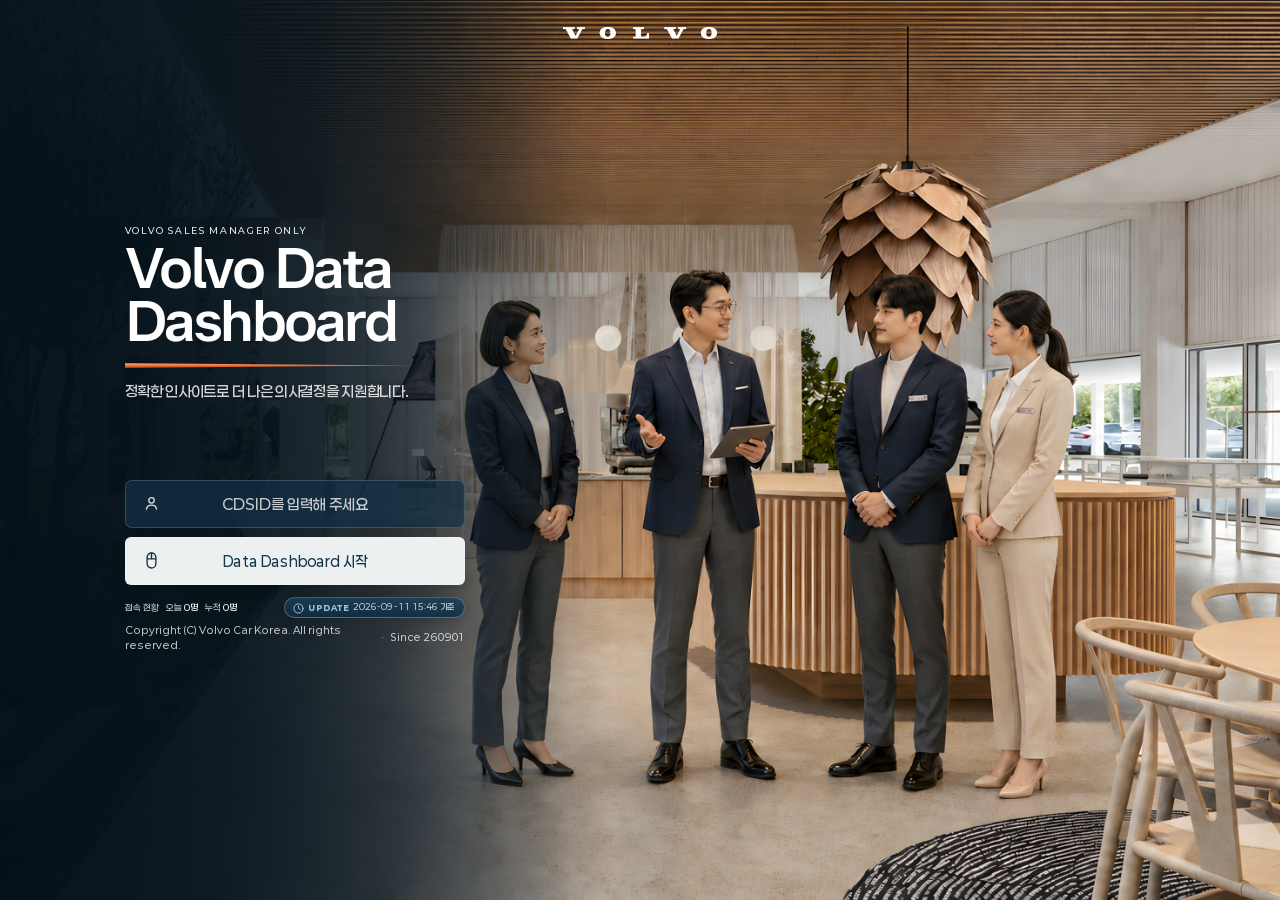
==== commit a7feec9b: "deploy: simplify happycall scatter title" ====
--- a/data-dashboard/index.html
+++ b/data-dashboard/index.html
@@ -7,7 +7,7 @@
     <meta name="description" content="Volvo Data Dashboard" />
     <link rel="icon" href="/favicon.svg" />
     <title>Volvo Data Dashboard</title>
-    <script type="module" crossorigin src="/data-dashboard/assets/index-Ckwhto8q.js"></script>
+    <script type="module" crossorigin src="/data-dashboard/assets/index-D2wEdiob.js"></script>
     <link rel="stylesheet" crossorigin href="/data-dashboard/assets/index-DVyKewWg.css">
   </head>
   <body>
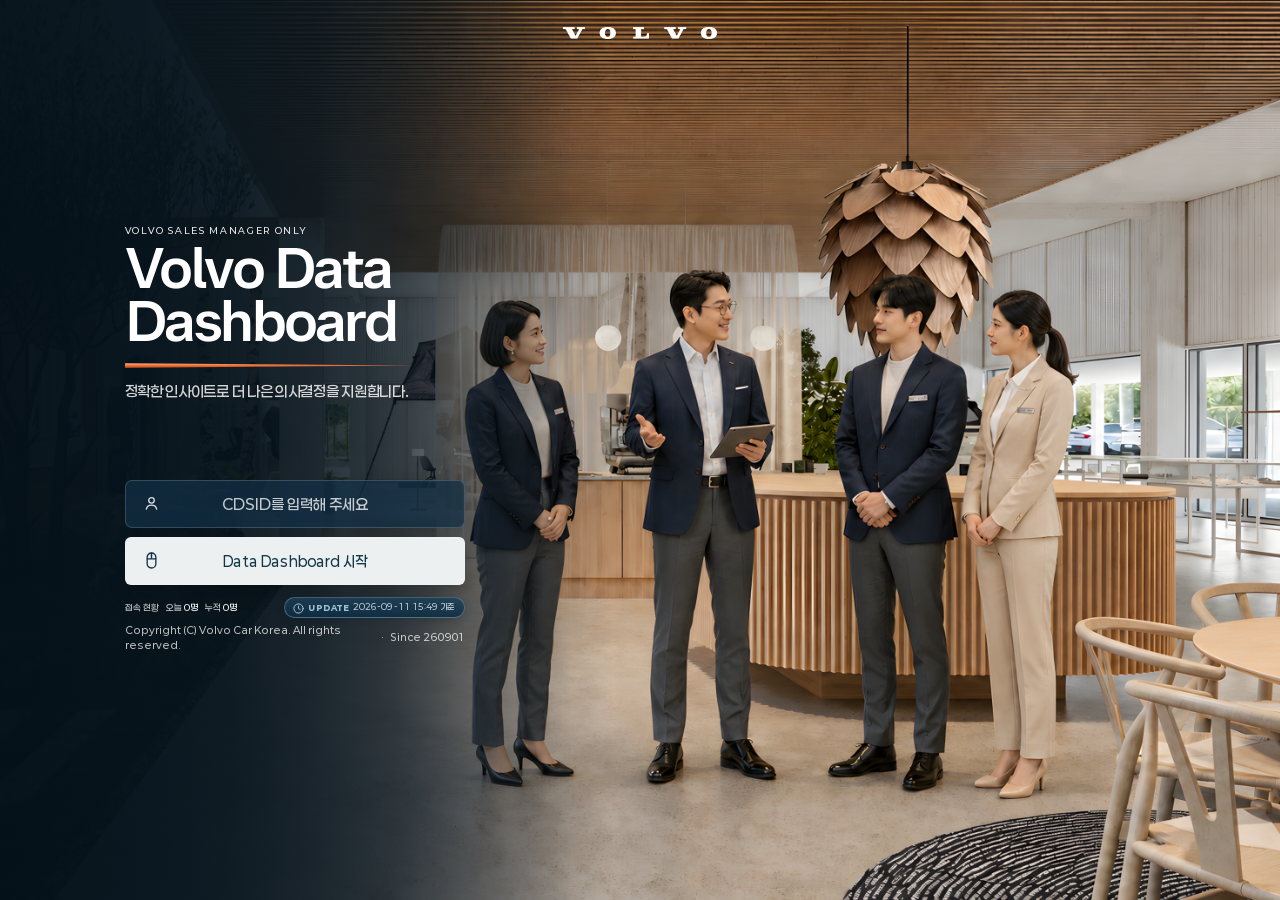
==== commit 641d1255: "deploy: mask sticky growth header background" ====
--- a/data-dashboard/index.html
+++ b/data-dashboard/index.html
@@ -7,8 +7,8 @@
     <meta name="description" content="Volvo Data Dashboard" />
     <link rel="icon" href="/favicon.svg" />
     <title>Volvo Data Dashboard</title>
-    <script type="module" crossorigin src="/data-dashboard/assets/index-D2wEdiob.js"></script>
-    <link rel="stylesheet" crossorigin href="/data-dashboard/assets/index-DVyKewWg.css">
+    <script type="module" crossorigin src="/data-dashboard/assets/index-BIu_EALV.js"></script>
+    <link rel="stylesheet" crossorigin href="/data-dashboard/assets/index-BEJdq2xE.css">
   </head>
   <body>
     <!-- Client-only GitHub Pages shell. -->
--- a/data-dashboard/assets/index-BEJdq2xE.css
+++ b/data-dashboard/assets/index-BEJdq2xE.css
@@ -0,0 +1 @@
+._compactBars_1pmjb_1{height:126px!important}._compactBars_1pmjb_1 ._compactStage_1pmjb_9{height:92px!important}._backdrop_18h5s_1,._dialog_18h5s_3{width:100%;height:100%;position:fixed;inset:0}._backdrop_18h5s_1{z-index:12000;background:#061824;overflow:hidden}._dialog_18h5s_3{isolation:isolate;color:#f3f8fa;background:radial-gradient(circle at 78% 8%,#4f91aa33,#0000 36%),#061824;overflow:hidden}._toolbar_18h5s_47{z-index:4;top:calc(10px + env(safe-area-inset-top));right:calc(12px + env(safe-area-inset-right));left:calc(12px + env(safe-area-inset-left));pointer-events:none;grid-template-columns:1fr auto 1fr;align-items:center;gap:12px;display:grid;position:absolute}._guideIdentity_18h5s_73,._pageCounter_18h5s_75,._closeButton_18h5s_77{color:#f4fafc;-webkit-backdrop-filter:blur(10px);backdrop-filter:blur(10px);background:#051e2cd6;border:1px solid #cbe5ee57;box-shadow:inset 0 1px #ffffff17,0 8px 22px #010d153d}._guideIdentity_18h5s_73{width:max-content;min-height:34px;font-family:var(--font-ui);letter-spacing:-.01em;border-radius:6px;align-items:center;gap:8px;padding:0 12px;font-size:12px;font-weight:650;display:inline-flex}._bookIcon_18h5s_127{border:1px solid #9bd0e5;border-radius:2px 3px 3px 2px;width:15px;height:13px;display:inline-block;position:relative}._bookIcon_18h5s_127:before{content:"";border-top:1px solid #9bd0e5bd;border-bottom:1px solid #9bd0e5bd;position:absolute;inset:2px 3px 2px 2px}._bookIcon_18h5s_127:after{content:"";background:#9bd0e5;width:1px;position:absolute;top:-1px;bottom:-1px;left:3px}._pageCounter_18h5s_75{min-width:64px;min-height:30px;font-family:var(--font-ui);font-variant-numeric:tabular-nums;border-radius:999px;justify-content:center;align-items:center;padding:0 10px;font-size:11px;display:inline-flex}._closeButton_18h5s_77{pointer-events:auto;cursor:pointer;border-radius:50%;justify-self:end;place-items:center;width:42px;height:42px;padding:0;display:inline-grid}._closeButton_18h5s_77 span{margin-top:-2px;font-family:Arial,sans-serif;font-size:27px;font-weight:300;line-height:1;display:block}._closeButton_18h5s_77:hover,._closeButton_18h5s_77:focus-visible{background:#124054f0;border-color:#e8f7fcc2;outline:none}._pages_18h5s_263{overscroll-behavior-y:contain;scroll-behavior:smooth;scroll-snap-type:y mandatory;scrollbar-color:#9ccde085 #041723b8;scrollbar-width:thin;touch-action:pan-y;width:100%;height:100dvh;overflow:hidden auto}._pages_18h5s_263:focus{outline:none}._page_18h5s_75{width:100%;height:100dvh;min-height:100dvh;padding:max(8px, env(safe-area-inset-top)) max(8px, env(safe-area-inset-right)) max(8px, env(safe-area-inset-bottom)) max(8px, env(safe-area-inset-left));scroll-snap-align:start;scroll-snap-stop:always;place-items:center;margin:0;display:grid}._page_18h5s_75 img{object-fit:contain;background:#fff;width:auto;max-width:100%;height:auto;max-height:100%;display:block;box-shadow:0 16px 52px #00080d5c}@media (width<=760px){._toolbar_18h5s_47{top:calc(7px + env(safe-area-inset-top));right:calc(8px + env(safe-area-inset-right));left:calc(8px + env(safe-area-inset-left))}._guideIdentity_18h5s_73{min-height:30px;padding-inline:9px;font-size:10px}._pageCounter_18h5s_75{min-width:56px;min-height:28px;font-size:10px}._closeButton_18h5s_77{width:38px;height:38px}}@media (prefers-reduced-motion:reduce){._pages_18h5s_263{scroll-behavior:auto}}._backdrop_1i6hq_1{z-index:10000;-webkit-backdrop-filter:blur(8px);background:#04131fd1;place-items:center;padding:24px;display:grid;position:fixed;inset:0}._dialog_1i6hq_25{background:#f7fafc;border:1px solid #94afc194;border-radius:8px;flex-direction:column;width:min(1180px,100vw - 48px);max-height:calc(100dvh - 48px);display:flex;overflow:hidden;box-shadow:0 28px 80px #00121f6b}._header_1i6hq_49{color:#fff;background:#0e3850;border-bottom:1px solid #d7e1e8;justify-content:space-between;align-items:center;gap:24px;padding:18px 20px;display:flex}._titleGroup_1i6hq_71{min-width:0}._titleRow_1i6hq_79{align-items:center;gap:10px;display:flex}._titleRow_1i6hq_79 h2{letter-spacing:-.02em;margin:0;font-size:21px;line-height:1.2}._latinTitle_1i6hq_105{font-family:var(--font-volvo), "Helvetica Neue", Arial, sans-serif;font-size:inherit;letter-spacing:0;font-weight:600}._count_1i6hq_119{color:#dceaf2;background:#ffffff1a;border:1px solid #ffffff57;border-radius:999px;justify-content:center;align-items:center;min-width:38px;height:24px;font-size:12px;font-weight:700;display:inline-flex}._titleGroup_1i6hq_71 p{color:#bcd0dc;margin:6px 0 0;font-size:12px;line-height:1.4}._close_1i6hq_161{cursor:pointer;color:#fff;background:0 0;border:1px solid #ffffff6b;border-radius:50%;flex:none;place-items:center;width:40px;height:40px;font:300 27px/1 Arial,sans-serif;transition:background-color .16s,transform .16s;display:inline-grid}._close_1i6hq_161:hover,._close_1i6hq_161:focus-visible{background:#ffffff24;outline:none;transform:scale(1.04)}._body_1i6hq_205{overscroll-behavior:contain;padding:20px;overflow:auto}._grid_1i6hq_217{grid-template-columns:repeat(auto-fit,minmax(min(420px,100%),1fr));align-items:stretch;gap:16px;display:grid}._figure_1i6hq_231{background:#fff;border:1px solid #d6e1e8;border-radius:6px;flex-direction:column;min-width:0;margin:0;display:flex;overflow:hidden}._imageStage_1i6hq_253{aspect-ratio:4/3;background:linear-gradient(145deg,#e7eef3,#f5f8fa);place-items:center;min-height:320px;display:grid;position:relative;overflow:hidden}._imageStage_1i6hq_253 img{object-fit:contain;width:100%;height:100%;display:block;position:absolute;inset:0}._caption_1i6hq_291{border-top:1px solid #dfe7ec;justify-content:space-between;align-items:center;gap:16px;min-height:58px;padding:12px 14px;display:flex}._caption_1i6hq_291 strong{color:#102f43;font-size:14px;line-height:1.4}@media (width<=760px){._backdrop_1i6hq_1{padding:0}._dialog_1i6hq_25{border:0;border-radius:0;width:100vw;height:100dvh;max-height:100dvh}._header_1i6hq_49{padding:14px 16px}._titleRow_1i6hq_79 h2{font-size:18px}._body_1i6hq_205{padding:12px}._grid_1i6hq_217{grid-template-columns:1fr;gap:12px}._imageStage_1i6hq_253{min-height:240px}._caption_1i6hq_291{flex-direction:column;align-items:flex-start;gap:4px}}@media (prefers-reduced-motion:reduce){._close_1i6hq_161{transition:none}}._backdrop_1k4tu_1,._dialog_1k4tu_3{width:100%;height:100%;position:fixed;inset:0}._backdrop_1k4tu_1{z-index:11000;overscroll-behavior:none;background:#061823;overflow:hidden}._dialog_1k4tu_3{isolation:isolate;color:#fff;background:radial-gradient(circle at 84% 6%,#44839c2e,#0000 34%),#061823;overflow:hidden}._header_1k4tu_49{z-index:5;top:calc(10px + env(safe-area-inset-top));right:calc(12px + env(safe-area-inset-right));left:calc(12px + env(safe-area-inset-left));pointer-events:none;justify-content:space-between;align-items:center;gap:14px;min-width:0;display:flex;position:absolute}._titleGroup_1k4tu_77,._close_1k4tu_79,._pageCounter_1k4tu_81{color:#f5fafc;-webkit-backdrop-filter:blur(10px);backdrop-filter:blur(10px);background:#051f2ddb;border:1px solid #cfe7f05c;box-shadow:inset 0 1px #ffffff14,0 8px 24px #000a103d}._titleGroup_1k4tu_77{border-radius:6px;align-items:center;min-width:0;max-width:min(72vw,620px);min-height:36px;padding:0 12px;display:flex}._titleGroup_1k4tu_77 h2{letter-spacing:-.02em;text-overflow:ellipsis;white-space:nowrap;min-width:0;margin:0;font-size:14px;font-weight:680;line-height:1.2;overflow:hidden}._titleGroup_1k4tu_77 h2 span{font-family:var(--font-volvo), "Helvetica Neue", Arial, sans-serif;letter-spacing:0;font-weight:600}._close_1k4tu_79{pointer-events:auto;cursor:pointer;border-radius:50%;flex:0 0 43px;place-items:center;width:43px;height:43px;padding:0;display:inline-grid}._close_1k4tu_79 span{margin-top:-2px;font-family:Arial,sans-serif;font-size:28px;font-weight:300;line-height:1;display:block}._close_1k4tu_79:hover,._close_1k4tu_79:focus-visible{background:#0f4054f5;border-color:#f1fafdd1;outline:none}._pages_1k4tu_215{scroll-behavior:smooth;scroll-snap-type:y mandatory;scrollbar-width:none;touch-action:none;overscroll-behavior:none;background:#061823;width:100%;height:100%;overflow:hidden auto}._pages_1k4tu_215::-webkit-scrollbar{display:none}._pages_1k4tu_215:focus{outline:none}._page_1k4tu_81{scroll-snap-align:start;scroll-snap-stop:always;place-items:center;width:100%;height:100%;min-height:100%;margin:0;padding:0;display:grid;position:relative;overflow:hidden}._page_1k4tu_81 img{object-fit:contain;-webkit-user-select:none;user-select:none;-webkit-user-drag:none;background:#fff;width:100%;height:100%;display:block;position:absolute;inset:0;box-shadow:0 18px 54px #00080d57}._pageCounter_1k4tu_81{z-index:5;right:calc(14px + env(safe-area-inset-right));bottom:calc(12px + env(safe-area-inset-bottom));font-variant-numeric:tabular-nums;pointer-events:none;border-radius:999px;justify-content:center;align-items:center;min-width:62px;min-height:29px;padding:0 10px;font-size:10px;display:inline-flex;position:absolute}@media (width<=760px){._header_1k4tu_49{top:calc(7px + env(safe-area-inset-top));right:calc(8px + env(safe-area-inset-right));left:calc(8px + env(safe-area-inset-left))}._titleGroup_1k4tu_77{max-width:calc(100vw - 64px - env(safe-area-inset-left) - env(safe-area-inset-right));min-height:32px;padding-inline:9px}._titleGroup_1k4tu_77 h2{font-size:11px}._close_1k4tu_79{flex-basis:39px;width:39px;height:39px}._pageCounter_1k4tu_81{right:calc(9px + env(safe-area-inset-right));bottom:calc(8px + env(safe-area-inset-bottom))}}@media (prefers-reduced-motion:reduce){._pages_1k4tu_215{scroll-behavior:auto}}@layer properties{@supports (((-webkit-hyphens:none)) and (not (margin-trim:inline))) or ((-moz-orient:inline) and (not (color:rgb(from red r g b)))){*,:before,:after,::backdrop{--tw-rotate-x:initial;--tw-rotate-y:initial;--tw-rotate-z:initial;--tw-skew-x:initial;--tw-skew-y:initial;--tw-border-style:solid;--tw-shadow:0 0 #0000;--tw-shadow-color:initial;--tw-shadow-alpha:100%;--tw-inset-shadow:0 0 #0000;--tw-inset-shadow-color:initial;--tw-inset-shadow-alpha:100%;--tw-ring-color:initial;--tw-ring-shadow:0 0 #0000;--tw-inset-ring-color:initial;--tw-inset-ring-shadow:0 0 #0000;--tw-ring-inset:initial;--tw-ring-offset-width:0px;--tw-ring-offset-color:#fff;--tw-ring-offset-shadow:0 0 #0000;--tw-blur:initial;--tw-brightness:initial;--tw-contrast:initial;--tw-grayscale:initial;--tw-hue-rotate:initial;--tw-invert:initial;--tw-opacity:initial;--tw-saturate:initial;--tw-sepia:initial;--tw-drop-shadow:initial;--tw-drop-shadow-color:initial;--tw-drop-shadow-alpha:100%;--tw-drop-shadow-size:initial;--tw-ease:initial;--one-voice-progress:0}}}@layer theme{:root,:host{--font-sans:ui-sans-serif, system-ui, sans-serif, "Apple Color Emoji", "Segoe UI Emoji", "Segoe UI Symbol", "Noto Color Emoji";--font-mono:ui-monospace, SFMono-Regular, Menlo, Monaco, Consolas, "Liberation Mono", "Courier New", monospace;--spacing:.25rem;--radius-md:.375rem;--ease-out:cubic-bezier(0, 0, .2, 1);--ease-in-out:cubic-bezier(.4, 0, .2, 1);--default-font-family:var(--font-sans);--default-mono-font-family:var(--font-mono)}}@layer base{*,:after,:before,::backdrop{box-sizing:border-box;border:0 solid;margin:0;padding:0}::file-selector-button{box-sizing:border-box;border:0 solid;margin:0;padding:0}html,:host{-webkit-text-size-adjust:100%;tab-size:4;line-height:1.5;font-family:var(--default-font-family,ui-sans-serif, system-ui, sans-serif, "Apple Color Emoji", "Segoe UI Emoji", "Segoe UI Symbol", "Noto Color Emoji");font-feature-settings:var(--default-font-feature-settings,normal);font-variation-settings:var(--default-font-variation-settings,normal);-webkit-tap-highlight-color:transparent}hr{height:0;color:inherit;border-top-width:1px}abbr:where([title]){-webkit-text-decoration:underline dotted;text-decoration:underline dotted}h1,h2,h3,h4,h5,h6{font-size:inherit;font-weight:inherit}a{color:inherit;-webkit-text-decoration:inherit;-webkit-text-decoration:inherit;-webkit-text-decoration:inherit;-webkit-text-decoration:inherit;text-decoration:inherit}b,strong{font-weight:bolder}code,kbd,samp,pre{font-family:var(--default-mono-font-family,ui-monospace, SFMono-Regular, Menlo, Monaco, Consolas, "Liberation Mono", "Courier New", monospace);font-feature-settings:var(--default-mono-font-feature-settings,normal);font-variation-settings:var(--default-mono-font-variation-settings,normal);font-size:1em}small{font-size:80%}sub,sup{vertical-align:baseline;font-size:75%;line-height:0;position:relative}sub{bottom:-.25em}sup{top:-.5em}table{text-indent:0;border-color:inherit;border-collapse:collapse}:-moz-focusring{outline:auto}progress{vertical-align:baseline}summary{display:list-item}ol,ul,menu{list-style:none}img,svg,video,canvas,audio,iframe,embed,object{vertical-align:middle;display:block}img,video{max-width:100%;height:auto}button,input,select,optgroup,textarea{font:inherit;font-feature-settings:inherit;font-variation-settings:inherit;letter-spacing:inherit;color:inherit;opacity:1;background-color:#0000;border-radius:0}::file-selector-button{font:inherit;font-feature-settings:inherit;font-variation-settings:inherit;letter-spacing:inherit;color:inherit;opacity:1;background-color:#0000;border-radius:0}:where(select:is([multiple],[size])) optgroup{font-weight:bolder}:where(select:is([multiple],[size])) optgroup option{padding-inline-start:20px}::file-selector-button{margin-inline-end:4px}::placeholder{opacity:1}@supports (not ((-webkit-appearance:-apple-pay-button))) or (contain-intrinsic-size:1px){::placeholder{color:currentColor}@supports (color:color-mix(in lab, red, red)){::placeholder{color:color-mix(in oklab, currentcolor 50%, transparent)}}}textarea{resize:vertical}::-webkit-search-decoration{-webkit-appearance:none}::-webkit-date-and-time-value{min-height:1lh;text-align:inherit}::-webkit-datetime-edit{display:inline-flex}::-webkit-datetime-edit-fields-wrapper{padding:0}::-webkit-datetime-edit{padding-block:0}::-webkit-datetime-edit-year-field{padding-block:0}::-webkit-datetime-edit-month-field{padding-block:0}::-webkit-datetime-edit-day-field{padding-block:0}::-webkit-datetime-edit-hour-field{padding-block:0}::-webkit-datetime-edit-minute-field{padding-block:0}::-webkit-datetime-edit-second-field{padding-block:0}::-webkit-datetime-edit-millisecond-field{padding-block:0}::-webkit-datetime-edit-meridiem-field{padding-block:0}::-webkit-calendar-picker-indicator{line-height:1}:-moz-ui-invalid{box-shadow:none}button,input:where([type=button],[type=reset],[type=submit]){appearance:button}::file-selector-button{appearance:button}::-webkit-inner-spin-button{height:auto}::-webkit-outer-spin-button{height:auto}[hidden]:where(:not([hidden=until-found])){display:none!important}}@layer components;@layer utilities{.visible{visibility:visible}.sr-only{clip-path:inset(50%);white-space:nowrap;border-width:0;width:1px;height:1px;margin:-1px;padding:0;position:absolute;overflow:hidden}.fixed{position:fixed}.sticky{position:sticky}.start{inset-inline-start:var(--spacing)}.end{inset-inline-end:var(--spacing)}.container{width:100%}@media (width>=40rem){.container{max-width:40rem}}@media (width>=48rem){.container{max-width:48rem}}@media (width>=64rem){.container{max-width:64rem}}@media (width>=80rem){.container{max-width:80rem}}@media (width>=96rem){.container{max-width:96rem}}.block{display:block}.contents{display:contents}.flex{display:flex}.grid{display:grid}.hidden{display:none}.table{display:table}.table-row{display:table-row}.transform{transform:var(--tw-rotate-x,) var(--tw-rotate-y,) var(--tw-rotate-z,) var(--tw-skew-x,) var(--tw-skew-y,)}.resize{resize:both}.rounded{border-radius:.25rem}.border{border-style:var(--tw-border-style);border-width:1px}.ring{--tw-ring-shadow:var(--tw-ring-inset,) 0 0 0 calc(1px + var(--tw-ring-offset-width)) var(--tw-ring-color,currentcolor);box-shadow:var(--tw-inset-shadow), var(--tw-inset-ring-shadow), var(--tw-ring-offset-shadow), var(--tw-ring-shadow), var(--tw-shadow)}.blur{--tw-blur:blur(8px);filter:var(--tw-blur,) var(--tw-brightness,) var(--tw-contrast,) var(--tw-grayscale,) var(--tw-hue-rotate,) var(--tw-invert,) var(--tw-saturate,) var(--tw-sepia,) var(--tw-drop-shadow,)}.filter{filter:var(--tw-blur,) var(--tw-brightness,) var(--tw-contrast,) var(--tw-grayscale,) var(--tw-hue-rotate,) var(--tw-invert,) var(--tw-saturate,) var(--tw-sepia,) var(--tw-drop-shadow,)}.ease-in-out{--tw-ease:var(--ease-in-out);transition-timing-function:var(--ease-in-out)}.ease-out{--tw-ease:var(--ease-out);transition-timing-function:var(--ease-out)}}@font-face{font-family:Pretendard Variable;src:url(/fonts/pretendard-variable.ttf)format("truetype");font-style:normal;font-weight:100 900;font-display:swap}@font-face{font-family:Volvo Centum Web;src:url(/fonts/volvo-centum-light.ttf)format("truetype");font-style:normal;font-weight:300;font-display:swap}@font-face{font-family:Volvo Centum Web;src:url(/fonts/volvo-centum-regular.ttf)format("truetype");font-style:normal;font-weight:400;font-display:swap}@font-face{font-family:Volvo Centum Web;src:url(/fonts/volvo-centum-semibold.ttf)format("truetype");font-style:normal;font-weight:600;font-display:swap}@font-face{font-family:Volvo Centum Web;src:url(/fonts/volvo-centum-bold.ttf)format("truetype");font-style:normal;font-weight:700 900;font-display:swap}@font-face{font-family:Volvo Centum Web;src:url(/fonts/volvo-centum-light-italic.ttf)format("truetype");font-style:italic;font-weight:300;font-display:swap}@font-face{font-family:Volvo Centum Web;src:url(/fonts/volvo-centum-italic.ttf)format("truetype");font-style:italic;font-weight:400;font-display:swap}@font-face{font-family:Volvo Centum Web;src:url(/fonts/volvo-centum-semibold-italic.ttf)format("truetype");font-style:italic;font-weight:600;font-display:swap}@font-face{font-family:Volvo Centum Web;src:url(/fonts/volvo-centum-bold-italic.ttf)format("truetype");font-style:italic;font-weight:700 900;font-display:swap}@font-face{font-family:Paperlogy;src:url(/fonts/paperlogy-5-medium.ttf)format("truetype");font-style:normal;font-weight:100 800;font-display:swap}@font-face{font-family:Paperlogy;src:url(/fonts/paperlogy-9-black.ttf)format("truetype");font-style:normal;font-weight:900;font-display:swap}:root{--ink:#121b21;--ink-soft:#394650;--navy:#123747;--navy-2:#17475d;--blue:#397a9b;--blue-soft:#dcebf1;--paper:#f4f6f5;--white:#fff;--line:#d9e0e3;--good:#2e7d63;--good-soft:#e5f2ed;--warning:#c64e45;--warning-soft:#f8e8e4;--caution:#b7791f;--caution-soft:#f7eddc;--status-danger:#b4232d;--status-danger-soft:#fce8eb;--status-caution:#b7791f;--status-caution-soft:#f7eddc;--es90-orange:#f15a24;--es90-surface-radius:6px;--secondary:#66757d;--muted:#7b8796;--font-volvo:"Volvo Centum Web";--font-korean:"Paperlogy";--dashboard-page-max:1500px;--dashboard-page-gutter:32px;--dashboard-content-overhang:10px;--dashboard-sticky-inner-gutter:0px;--dashboard-sticky-content-gutter:21px;--dashboard-summary-gap:8px;--dashboard-combat-share:35%;--header-context-cell:112px;--header-title-width:310px;--header-title-font-size:36px;--font-ui:var(--font-volvo), var(--font-korean), "Noto Sans KR", "Apple SD Gothic Neo", Arial, sans-serif}*{box-sizing:border-box}html{scroll-behavior:smooth;scrollbar-gutter:stable}.growth-navigation{color:#17394b;background:#f5f9fb;border:1px solid #c9dce4;border-radius:5px;margin-top:12px;overflow:visible}@media (width>=761px){.competitive-analysis-page>.growth-navigation,.competitive-analysis-page>.v3s-award-card{margin-right:calc(-1 * var(--dashboard-content-overhang));margin-left:calc(-1 * var(--dashboard-content-overhang))}.growth-navigation-sticky-summary{top:var(--growth-navigation-sticky-top,356px);z-index:44;background:#f5f9fb;align-self:start;position:sticky;box-shadow:0 -18px #fff,0 12px 18px -22px #102a43b8}.growth-staff-roster{top:calc(var(--growth-navigation-sticky-top,356px) + var(--growth-navigation-summary-height,112px));z-index:43;max-height:calc(100vh - var(--growth-navigation-sticky-top,356px) - var(--growth-navigation-summary-height,112px) - 12px);max-height:calc(100dvh - var(--growth-navigation-sticky-top,356px) - var(--growth-navigation-summary-height,112px) - 12px);background:#fff;align-self:start;position:sticky;overflow:hidden;box-shadow:0 12px 18px -22px #102a4394}.growth-navigation-workspace:before{content:"";top:calc(var(--growth-navigation-sticky-top,356px) + var(--growth-navigation-summary-height,112px));z-index:41;pointer-events:none;background:#f5f9fb;grid-area:1/1/auto/-1;align-self:start;height:46px;position:sticky}.growth-navigation-detail .growth-capability>header{top:calc(var(--growth-navigation-sticky-top,356px) + var(--growth-navigation-summary-height,112px) + 6px);z-index:42;background:#f8fbfc;position:sticky;box-shadow:0 10px 16px -18px #102a4394}}@media (width>=761px) and (width<=1240px){.competitive-analysis-page{--growth-navigation-sticky-top:346px}}@media (width>=1241px){.competitive-analysis-page{--growth-navigation-sticky-top:356px}}.growth-navigation *,.growth-navigation :before,.growth-navigation :after{box-sizing:border-box}.growth-navigation-heading{background:#fff;border-bottom:1px solid #d8e5ea;justify-content:space-between;align-items:center;gap:20px;min-height:46px;padding:8px 16px;display:flex}.growth-navigation-heading h2{color:#11283d;font-family:var(--font-korean);letter-spacing:-.25px;-webkit-font-smoothing:antialiased;margin:0;font-size:14px;font-weight:600;line-height:1.25}.growth-navigation-source{flex:none;justify-content:flex-end;align-items:center;gap:8px;margin-left:auto;display:flex}.growth-navigation-source span{color:#607581;width:auto;min-width:max-content;height:22px;font-family:var(--font-latin);letter-spacing:0;text-overflow:ellipsis;white-space:nowrap;background:#f4f8fae6;border:1px solid #dde8ec;border-radius:999px;justify-content:center;align-items:center;gap:4px;padding:1px 18px 0;font-size:7.5px;font-weight:650;line-height:1;display:inline-flex;overflow:hidden}.growth-navigation-source b{font-weight:650}.growth-navigation-source i{color:#9aabb3;font-style:normal}.growth-navigation-source strong{color:#244f64;font-family:var(--font-latin);font-variant-numeric:tabular-nums;font-size:8.5px;font-weight:750}.growth-navigation-workspace{grid-template-columns:288px minmax(0,1fr);grid-template-areas:"roster detail";align-items:start;min-width:0;display:grid}.growth-staff-roster{background:#fff;border-right:1px solid #d5e3e9;grid-area:roster;min-width:0;margin-top:6px}.growth-staff-roster-columns,.growth-staff-roster-list button{grid-template-columns:minmax(108px,1fr) 76px 80px;align-items:center;display:grid}.growth-staff-roster-columns{color:#81949e;background:#f6fafb;border-bottom:1px solid #e3ecef;min-height:34px;padding:0 10px 0 14px;font-size:8.5px;line-height:1.25}.growth-staff-roster-columns span:not(:first-child){text-align:right}.growth-staff-roster-list{max-height:660px;padding:3px 6px;position:relative;overflow-y:auto}@media (width>=761px){.growth-staff-roster-list{max-height:calc(100vh - var(--growth-navigation-sticky-top,356px) - var(--growth-navigation-summary-height,112px) - 46px);max-height:calc(100dvh - var(--growth-navigation-sticky-top,356px) - var(--growth-navigation-summary-height,112px) - 46px);overscroll-behavior-y:contain;-webkit-overflow-scrolling:touch}}.growth-staff-roster-list button{color:#25495a;cursor:pointer;background:0 0;border:1px solid #0000;border-radius:6px;width:100%;min-height:38px;margin:0 0 1px;padding:0 10px 0 8px}.growth-staff-roster-list button:hover,.growth-staff-roster-list button:focus-visible{background:#f0f7fa;outline:none}.growth-staff-roster-list button.selected{background:#e9f5f9;border-color:#67b7d0;box-shadow:inset 3px 0 #16718e}.growth-staff-roster-list button>span{text-align:left;align-items:baseline;gap:5px;min-width:0;display:flex}.growth-staff-roster-list button>span strong{text-align:left;white-space:nowrap;flex:0 0 5.25em;grid-template-columns:3em 13px;align-items:center;column-gap:2px;width:5.25em;font-size:12px;display:inline-grid}.growth-staff-name{grid-column:1;align-self:center}.growth-staff-lead-badge{color:#fff;width:13px;height:13px;font-family:var(--font-latin);background:#176f8a;border:1px solid #0f617b;border-radius:50%;flex:0 0 13px;place-items:center;font-size:8px;font-style:normal;font-weight:800;line-height:1;display:inline-grid;transform:none;box-shadow:0 1px 2px #134a5e3d}.growth-staff-roster-list button>span small{color:#82959f;text-overflow:ellipsis;white-space:nowrap;min-width:0;font-size:9px;overflow:hidden}.growth-staff-roster-list button>b{width:100%;font-family:var(--font-volvo);font-variant-numeric:tabular-nums;text-align:right;color:#176887;font-size:13px}.growth-staff-roster-list button>em{text-align:right;color:#6d818d;justify-content:flex-end;align-items:center;min-width:0;font-size:9px;font-style:normal;display:flex}.growth-staff-roster-list button>em>b{width:100%;min-width:0;font-family:var(--font-volvo);font-variant-numeric:tabular-nums;text-align:right;color:currentColor;white-space:nowrap;font-size:9px;font-style:normal;font-weight:650}.growth-navigation-detail{grid-area:detail;gap:6px;min-width:0;padding:6px;display:grid}.growth-profile-strip{background:#fff;border:1px solid #d4e2e8;border-radius:6px;grid-template-columns:minmax(210px,1.35fr) repeat(3,minmax(125px,.8fr));min-width:0;margin:6px 6px 0;display:grid;overflow:hidden}.growth-profile-strip>div{min-width:0;min-height:58px;padding:6px 12px;position:relative}.growth-profile-strip>div:not(:first-child):before{content:"";background:#b5cad385;width:1px;position:absolute;top:12px;bottom:12px;left:0}.growth-profile-person{align-items:center;gap:10px;display:flex}.growth-profile-photo{background:#edf4f7;border:1px solid #d8e3e8;border-radius:5px;flex:none;place-items:center;width:36px;height:44px;font-size:13px;font-weight:700;display:grid;overflow:hidden}.growth-profile-photo img{object-fit:cover;object-position:center top;width:100%;height:100%}.growth-profile-person>span:last-child,.growth-profile-metric{flex-direction:column;justify-content:center;min-width:0;display:flex}.growth-profile-person small,.growth-profile-metric>span{color:#6e8491;font-size:9px}.growth-profile-person strong{color:#155873;white-space:nowrap;align-items:baseline;min-width:0;margin-top:3px;font-size:18px;display:flex}.growth-profile-person strong i{color:#647d89;margin-left:5px;font-size:9px;font-style:normal;font-weight:500}.growth-profile-person strong i em{color:#3f7588;white-space:nowrap;margin-left:4px;font-style:normal;font-weight:600}.growth-profile-metric em{color:#768c98;text-overflow:ellipsis;white-space:nowrap;margin-top:3px;font-size:9px;font-style:normal;overflow:hidden}.growth-profile-metric strong{font-family:var(--font-volvo);color:#155873;margin-top:3px;font-size:19px;line-height:1}.growth-profile-metric strong small{color:#728793;margin-left:2px;font-size:9px}.growth-profile-metric strong .growth-profile-evidence-count{font-family:var(--font-ui);white-space:nowrap;margin-left:7px;font-size:9px;font-weight:500}.growth-profile-certification strong{font-family:var(--font-latin), var(--font-korean), sans-serif;font-variant-numeric:tabular-nums;white-space:nowrap;align-items:center;gap:4px;font-size:18px;font-weight:700;display:flex}.growth-profile-certification strong b{justify-content:flex-end;align-items:center;gap:2px;min-width:4.2ch;font-weight:700;display:inline-flex}.growth-profile-certification strong b i{color:#7f929c;margin:0 1px;font-size:.72em;font-style:normal;font-weight:300}.growth-profile-certification strong em{color:#a6b5bc;margin:0;font-size:10px;font-style:normal;font-weight:500}.growth-profile-metric strong.confidence-충분,.growth-staff-roster-list .confidence-충분{color:#21866f}.growth-profile-metric strong.confidence-보통,.growth-staff-roster-list .confidence-보통{color:#367d98}.growth-profile-metric strong.confidence-참고,.growth-staff-roster-list .confidence-참고{color:#c3764f}.growth-capability{background:#fff;border:1px solid #cddfe7;border-radius:6px;min-width:0;overflow:clip}.growth-capability-columns{grid-template-columns:repeat(2,minmax(0,1fr));align-items:stretch;gap:8px;min-width:0;display:grid}.growth-capability-columns>.growth-capability{height:100%}.growth-capability>header{background:#f8fbfc;border-bottom:1px solid #dce7eb;justify-content:space-between;align-items:center;gap:16px;min-height:34px;padding:6px 11px;display:flex}.growth-capability>header div span{font-family:var(--font-volvo);letter-spacing:.04em;color:#21809e;margin-bottom:0;font-size:9px;font-weight:700;display:block}.growth-capability>header h3{color:#163f53;margin:0;font-size:14px}.growth-capability>header p{color:#a65c43;text-align:right;margin:0;font-size:10px}.growth-capability-grid{grid-template-columns:minmax(0,1fr);gap:5px;min-width:0;padding:5px;display:grid}.growth-position-card,.growth-scatter-card,.growth-comment-evidence{background:#fbfdfe;border:1px solid #dce7eb;border-radius:5px;min-width:0}.growth-position-card{box-sizing:border-box;height:244px;padding:7px}.growth-position-card>header,.growth-scatter-card>header,.growth-comment-evidence>header{justify-content:space-between;align-items:flex-start;gap:12px;display:flex}.growth-position-card>header div span,.growth-scatter-card>header div span,.growth-comment-evidence>header span{color:#728995;margin-bottom:3px;font-size:9px;display:block}.growth-position-card>header strong,.growth-scatter-card>header strong,.growth-comment-evidence>header strong{color:#184b61;font-size:13px}.growth-position-card>header>small,.growth-scatter-card>header>small{color:#79909c;font-size:9px}.growth-position-benchmarks{white-space:nowrap;align-items:center;gap:10px;display:flex}.growth-position-benchmarks .showroom-average{color:#075f49;align-items:center;gap:4px;font-weight:700;display:inline-flex}.growth-position-benchmarks .showroom-average i{border-top:1.5px dashed #087a58;width:13px;height:0;display:inline-block}.growth-zone-gauge{--growth-needle-angle:90deg;width:min(100%,380px);margin:-12px auto 0;position:relative}.growth-zone-gauge>svg{width:100%;height:auto;display:block;overflow:visible}.growth-gauge-segments path{stroke:#fff;stroke-width:5px;stroke-linejoin:round;transition:fill .18s,filter .18s,stroke .18s}.growth-gauge-segments .coaching{fill:#fbe5df}.growth-gauge-segments .accelerating{fill:#e0f0f5}.growth-gauge-segments .expanding{fill:#e1f2eb}.growth-gauge-segments .coaching.active{fill:#ee9279;stroke:#c9654d}.growth-gauge-segments .accelerating.active{fill:#62acc3;stroke:#247893}.growth-gauge-segments .expanding.active{fill:#6bb79b;stroke:#2d8267}.growth-gauge-segments path.active{filter:drop-shadow(0 5px 5px #1d45542e)}.growth-gauge-showroom-average-marker{transform:rotate(var(--growth-showroom-average-angle));transform-origin:210px 190px;transform-box:view-box;color:#087a58;pointer-events:none}.growth-gauge-showroom-average-marker line{stroke:currentColor;stroke-width:1.5px;stroke-dasharray:3 3;opacity:.92;vector-effect:non-scaling-stroke}.growth-gauge-showroom-average-marker circle{fill:#f8fbfc;stroke:currentColor;stroke-width:1.5px;opacity:1;vector-effect:non-scaling-stroke}.growth-gauge-label text{text-anchor:middle;letter-spacing:-.35px;font-size:12px;font-weight:800;transition:fill .18s}.growth-gauge-label .detail{letter-spacing:-.2px;opacity:.8;font-size:8px;font-weight:600}.growth-gauge-label.coaching-label{fill:#924a39}.growth-gauge-label.accelerating-label{fill:#1c6279}.growth-gauge-label.expanding-label{fill:#286e59}.growth-zone-gauge[data-zone="0"] .coaching-label,.growth-zone-gauge[data-zone="1"] .accelerating-label,.growth-zone-gauge[data-zone="2"] .expanding-label{fill:#fff}.growth-gauge-ticks circle{fill:#8ba1ab;opacity:.58}.growth-gauge-needle{color:#162c37;transform:rotate(var(--growth-needle-angle));transform-origin:210px 190px;transform-box:view-box;filter:drop-shadow(0 3px 2px #0d2b373d);animation:1.9s cubic-bezier(.12,.72,.16,1) both growth-gauge-sweep}.growth-gauge-needle path,.growth-gauge-needle circle{fill:currentColor}.growth-gauge-needle .needle-cap{fill:#f7fbfc;stroke:currentColor;stroke-width:3px}@keyframes growth-gauge-sweep{0%{transform:rotate(0)}72%{transform:rotate(calc(var(--growth-needle-angle) + 3deg))}to{transform:rotate(var(--growth-needle-angle))}}.growth-gauge-current{fill:#183f51;text-anchor:middle;font-size:10.5px;font-weight:650}.growth-gauge-current.positive{fill:var(--blue)}.growth-gauge-current.negative{fill:var(--warning)}.growth-gauge-current.neutral{fill:#536f7b}.growth-zone-gauge.no-evidence .growth-gauge-segments path{fill:#edf2f4;stroke:#fff}@media (prefers-reduced-motion:reduce){.growth-gauge-needle{animation:none}}.growth-scatter-card{grid-template-rows:18px auto 20px;padding:8px 8px 4px;display:grid}.growth-scatter-card>header{height:18px;min-height:18px;overflow:hidden}.growth-scatter-card svg{aspect-ratio:470/210;width:100%;height:auto;display:block;overflow:visible}.growth-scatter-grid line{stroke:#e0e9ed;stroke-width:1px}.growth-scatter-grid text,.growth-scatter-y-label,.growth-scatter-x-label{fill:#80939d;font-size:7px}.growth-scatter-y-label,.growth-scatter-x-label{font-size:8px}.growth-scatter-y-label{transform-origin:12px 93px;transform:rotate(-90deg)}.growth-scatter-average-line{stroke:#c63d45;stroke-width:1.2px;stroke-dasharray:5 4}.growth-scatter-average-label rect,.growth-scatter-average-label .pointer{fill:#fff6f7f7;stroke:#c63d456b;stroke-width:1px;filter:drop-shadow(0 2px 3px #5a401014);vector-effect:non-scaling-stroke}.growth-scatter-average-label .pointer{stroke-linejoin:round}.growth-scatter-average-label text{fill:#a42f38;font-family:var(--font-korean), sans-serif;font-size:7.5px;font-weight:650}.growth-scatter-average-label text.score{font-family:var(--font-volvo), var(--font-korean), sans-serif;font-size:9px;font-weight:750}.growth-scatter-population circle{fill:#f08b66;fill-opacity:.5;stroke:#fff;stroke-width:.6px}.growth-scatter-showroom circle{fill:#087a58;fill-opacity:.94;stroke:#fff;stroke-width:1px}.growth-scatter-selected-guides{fill:none;stroke:#177493;stroke-width:1.2px;stroke-dasharray:4 4;stroke-opacity:.66;pointer-events:none}.growth-scatter-selected-guides line{vector-effect:non-scaling-stroke}.growth-scatter-selected-photo .photo-halo{fill:#1774933d;stroke:#177493c7;stroke-width:1.5px;filter:drop-shadow(0 0 3px #17749357);pointer-events:none;transform-box:fill-box;transform-origin:50%;vector-effect:non-scaling-stroke;will-change:opacity, transform;animation:1.18s cubic-bezier(.2,.7,.28,1) infinite growth-scatter-photo-halo}@keyframes growth-scatter-photo-halo{0%{opacity:.92;transform:scale(.9)}46%{opacity:.48;transform:scale(1.12)}to{opacity:0;transform:scale(1.48)}}.growth-scatter-selected-photo .photo-backdrop{fill:#fff;stroke:#a9c4ce;stroke-width:1.5px;filter:drop-shadow(0 1px 2px #0e354557)}.growth-scatter-selected-photo .photo-ring{fill:none;stroke:#2d7187;stroke-width:1.2px}.growth-scatter-selected-photo .photo-fallback{fill:#173f50;font-size:5.5px;font-weight:700}@media (prefers-reduced-motion:reduce){.growth-scatter-selected-photo .photo-halo{opacity:.28;animation:none}}.growth-scatter-card footer{color:#6f838e;border-top:1px solid #e4ecef;justify-content:center;align-items:center;gap:12px;height:20px;min-height:20px;padding:0 6px;font-size:8px;display:flex;overflow:hidden}.growth-scatter-card footer span{align-items:center;gap:4px;display:inline-flex}.growth-scatter-card footer i{background:#f08b66;border-radius:50%;width:6px;height:6px}.growth-scatter-card footer .showroom i{background:#087a58}.growth-scatter-card footer .selected i{background:#177493;box-shadow:0 0 0 2px #a7d6e3}.growth-scatter-evidence-note{color:#78909b;white-space:nowrap;border-left:1px solid #dce7eb;padding-left:9px;font-size:7.5px;font-weight:500}.growth-evidence-grid{grid-template-rows:minmax(0,1fr);grid-template-columns:repeat(2,minmax(0,1fr));gap:5px;height:196px;padding:0 5px 5px;display:grid}.growth-comment-evidence{min-height:0;padding:9px 10px}.growth-comment-evidence>header strong{font-variant-numeric:tabular-nums;font-size:10.5px}.growth-comment-evidence>header span{font-size:14px;font-weight:700;line-height:1.2}.growth-comment-evidence.strength{border-top:3px solid #4ba388}.growth-comment-evidence.improvement{border-top:3px solid #d96761}.growth-comment-evidence.strength>header span,.growth-comment-evidence.strength>header strong{color:#27785f}.growth-comment-evidence.improvement>header span,.growth-comment-evidence.improvement>header strong{color:#a34f4d}.growth-comment-bars{grid-template-columns:minmax(0,1fr);gap:7px;margin-top:10px;display:grid}.growth-comment-bar-column{align-content:start;gap:6px;min-width:0;display:grid}.growth-comment-bar-column+.growth-comment-bar-column{border-left:0;margin-left:0;padding-left:0}.growth-comment-bar{grid-template-columns:minmax(66px,88px) minmax(48px,1fr) 62px;align-items:center;gap:8px;min-width:0;display:grid}.growth-comment-bar>span{color:#377461;text-overflow:ellipsis;white-space:nowrap;font-size:10px;font-weight:700;line-height:1;overflow:hidden}.growth-comment-evidence.improvement .growth-comment-bar>span,.growth-comment-evidence.improvement .growth-comment-bar>small{color:#a34f4d}.growth-comment-bar>i{background:#f2f7f5;border:1px solid #dbe9e5;border-radius:3px;height:12px;overflow:hidden}.growth-comment-evidence.improvement .growth-comment-bar>i{background:#fcf4f4;border-color:#f0dada}.growth-comment-bar>i>b{width:var(--growth-comment-bar-ratio);transform-origin:0;height:100%;animation:.62s cubic-bezier(.2,.76,.24,1) both analysis-insight-bar-enter;animation-delay:calc(var(--growth-comment-bar-index) * 70ms);background:linear-gradient(90deg,#b8ddd1 0%,#58aa8e 58%,#1f7e65 100%);border-radius:2px;display:block}.growth-comment-evidence.improvement .growth-comment-bar>i>b{background:linear-gradient(90deg,#f2c1c0 0%,#df7b78 58%,#bd4548 100%)}.growth-comment-bar>small{color:#51796f;font-variant-numeric:tabular-nums;text-align:right;white-space:nowrap;min-width:0;font-size:9px;font-weight:750}.growth-comment-bar>small em{opacity:.72;font-style:normal;font-weight:600}.growth-comment-bars>em{color:#82939c;grid-column:1/-1;font-size:9px;font-style:normal}.growth-capability.sales>header div span{color:#b97858}.growth-capability.sales{grid-template-rows:auto 1fr;display:grid}.growth-sales-dashboard{background:#f9fbfc;grid-template-rows:auto auto auto;grid-template-columns:1fr;gap:5px;padding:5px;display:grid}.growth-sales-scatter-card{background:#fbfdfe}.growth-sales-scatter-card>header>small{color:#7a909b;font-variant-numeric:tabular-nums;font-size:8px}.growth-sales-funnel-card,.growth-sales-monthly-card{background:#fbfdfe;border:1px solid #dce7eb;border-radius:5px;flex-direction:column;min-width:0;padding:8px;display:flex}.growth-sales-funnel-card{box-sizing:border-box;height:244px}.growth-sales-monthly-card{height:196px;min-height:196px}.growth-sales-funnel-card>header,.growth-sales-monthly-card>header{justify-content:space-between;align-items:flex-start;gap:12px;display:flex}.growth-sales-funnel-card>header span,.growth-sales-monthly-card>header span{color:#728995;margin-bottom:3px;font-size:9px;display:block}.growth-sales-funnel-card>header strong,.growth-sales-monthly-card>header strong{color:#244f64;font-size:13px}.growth-sales-funnel-card>header>small,.growth-sales-monthly-card>header>small{color:#7a909b;font-variant-numeric:tabular-nums;font-size:8px}.growth-sales-funnel{flex:1;grid-template-columns:minmax(58px,1fr) 44px minmax(58px,1fr) 44px minmax(58px,1fr) 44px minmax(58px,1fr);align-items:center;gap:3px;min-height:0;margin-top:7px;display:grid}.growth-sales-stage{background:#fff;border:1px solid #d8e6eb;border-radius:6px;flex-direction:column;justify-content:center;align-items:center;gap:8px;min-width:0;height:94px;display:flex}.growth-sales-stage span{color:#607884;font-size:9px;font-weight:700}.growth-sales-stage strong{font-family:var(--font-volvo);color:#214e62;font-variant-numeric:tabular-nums;font-size:23px}.growth-sales-stage strong small{font-family:var(--font-korean);margin-left:2px;font-size:9px}.growth-sales-stage.consultation{border-top:3px solid #e78a6d}.growth-sales-stage.test-drive{border-top:3px solid #e1ad65}.growth-sales-stage.contract{border-top:3px solid #5da6bd}.growth-sales-stage.delivered{background:#f4faf8;border-top:3px solid #4a9c82}.growth-sales-transition{color:#7a8f98;flex-direction:column;align-items:center;gap:5px;font-style:normal;display:flex}.growth-sales-transition:before{content:"";background:#c9d9df;order:2;width:100%;height:1px}.growth-sales-transition:after{content:"";border-top:1px solid #9db2ba;border-right:1px solid #9db2ba;order:3;width:5px;height:5px;margin-top:-8px;margin-left:auto;transform:rotate(45deg)}.growth-sales-transition b{color:#496977;font-variant-numeric:tabular-nums;font-size:10px}.growth-sales-transition span{white-space:nowrap;order:4;margin-top:-2px;font-size:7px}.growth-sales-funnel.unavailable .growth-sales-stage:not(.delivered),.growth-sales-funnel.unavailable .growth-sales-transition{opacity:.42}.growth-sales-funnel-card>footer{border-radius:4px;align-items:center;gap:8px;min-height:27px;padding:5px 7px;font-size:8px;display:flex}.growth-sales-funnel-card>footer.available{color:#447466;background:#f4faf8;border:1px solid #cfe5dd}.growth-sales-funnel-card>footer b{font-size:9px}.growth-sales-funnel-card>footer span{margin-left:auto}.growth-sales-monthly-chart{border-bottom:1px solid #dce6ea;flex:1;grid-template-columns:repeat(12,minmax(0,1fr));align-items:end;gap:5px;min-height:0;margin-top:8px;padding:0 6px;display:grid}.growth-sales-month{text-align:center;grid-template-rows:17px 1fr 19px;align-items:end;height:100%;min-height:104px;display:grid}.growth-sales-month>strong{font-family:var(--font-volvo);color:#355e70;font-variant-numeric:tabular-nums;font-size:9px}.growth-sales-month>i{background:linear-gradient(#edf2f4 1px,#0000 1px) 0 0/100% 25%;border-radius:3px 3px 0 0;width:100%;height:100%;min-height:62px;display:block;position:relative}.growth-sales-month>i span,.growth-sales-month>i b{border-radius:3px 3px 0 0;position:absolute;bottom:0;left:50%;transform:translate(-50%)}.growth-sales-month>i span{background:#589db23d;width:68%;min-height:2px}.growth-sales-month>i b{transform-origin:bottom;width:38%;min-height:2px;animation:.72s cubic-bezier(.2,.76,.24,1) both growth-sales-bar-enter;animation-delay:calc(var(--growth-sales-month-index,0) * 55ms);background:linear-gradient(90deg,#fff3,#0000 44%),linear-gradient(#74aec5 0%,#3d7f9e 48%,#174662 100%);box-shadow:inset 0 1px #ffffff6b,0 8px 16px -10px #2f6b8a9e}@keyframes growth-sales-bar-enter{0%{opacity:.35;transform:translate(-50%)scaleY(0)}to{opacity:1;transform:translate(-50%)scaleY(1)}}.growth-sales-month>i b.unreported{min-height:7px;box-shadow:none;background:repeating-linear-gradient(135deg,#e2eaedb3,#e2eaedb3 3px,#f8fafbe6 3px 6px);border:1px dashed #c8d5da;animation:none;height:8%!important}.growth-sales-month.unreported>strong,.growth-sales-month.unreported>small{color:#a3b0b6}.growth-sales-month>small{color:#718690;padding-top:5px;font-size:8px}.growth-sales-monthly-card>footer{color:#6b828d;align-items:center;gap:9px;min-height:31px;padding-top:6px;font-size:8px;display:flex}.growth-sales-monthly-card>footer>span{white-space:nowrap;align-items:center;gap:4px;display:inline-flex}.growth-sales-monthly-card>footer i{border-radius:2px;width:7px;height:7px}.growth-sales-monthly-card>footer i.staff{background:linear-gradient(#74aec5 0%,#174662 100%)}.growth-sales-monthly-card>footer i.average{background:#589db257}.growth-sales-monthly-card>footer>strong{color:#315d70;font-variant-numeric:tabular-nums;white-space:nowrap;margin-left:auto;font-size:9px}.growth-sales-monthly-card>footer>strong small{font-size:8px;font-weight:600}@media (width<=1180px){.growth-navigation-workspace{grid-template-columns:260px minmax(0,1fr)}.growth-profile-strip{grid-template-columns:minmax(190px,1.2fr) repeat(3,minmax(112px,.8fr))}.growth-capability-columns{grid-template-columns:repeat(2,minmax(0,1fr))}}@media (width<=920px){.growth-navigation{min-width:900px}}body{color:var(--ink);background:var(--paper);font-family:var(--font-ui);margin:0}html.analysis-viewport-locked,html.analysis-viewport-locked body{overscroll-behavior-x:none}html.analysis-viewport-locked .competitive-analysis-page{touch-action:pan-x pan-y}@media (hover:none) and (pointer:coarse) and (orientation:landscape) and (width>=1180px) and (width<=1400px){html.analysis-viewport-locked,html.analysis-viewport-locked body{width:100%;max-width:100%;overflow:clip visible}html.analysis-viewport-locked .competitive-analysis-page{--dashboard-page-max:1376px;--dashboard-page-gutter:32px;width:min(1376px,100vw);max-width:100vw}}button,select,input{font:inherit}button,a,select,input{-webkit-tap-highlight-color:transparent}button:focus-visible,a:focus-visible,select:focus-visible,input:focus-visible{outline-offset:2px;outline:3px solid #3e789657}.dashboard{width:min(var(--dashboard-page-max), 100%);margin:0 auto;padding:10px 28px 12px}.dashboard-sticky-anchor{min-height:0}.dashboard-sticky-shell{width:auto;top:0;right:max(calc(var(--dashboard-page-gutter) - var(--dashboard-content-overhang) - var(--dashboard-sticky-inner-gutter)), calc((100% - var(--dashboard-page-max)) / 2 + var(--dashboard-page-gutter) - var(--dashboard-content-overhang) - var(--dashboard-sticky-inner-gutter)));left:max(calc(var(--dashboard-page-gutter) - var(--dashboard-content-overhang) - var(--dashboard-sticky-inner-gutter)), calc((100% - var(--dashboard-page-max)) / 2 + var(--dashboard-page-gutter) - var(--dashboard-content-overhang) - var(--dashboard-sticky-inner-gutter)));z-index:60;isolation:isolate;background:linear-gradient(180deg, var(--paper) 0%, var(--paper) 90%, #f2f6f8f5 100%);padding:0 0 10px;display:grid;position:fixed;box-shadow:0 16px 24px -26px #102a43b3}.topbar{border-bottom:1px solid #10182029;justify-content:space-between;align-items:center;min-height:64px;display:flex;position:relative}.brand{color:inherit;align-items:center;gap:10px;text-decoration:none;display:flex}.brand-mark{border:1px solid var(--navy);width:31px;height:31px;color:var(--navy);font-family:var(--font-ui);border-radius:50%;place-items:center;font-size:17px;line-height:1;display:grid}.brand strong,.brand span{display:block}.brand strong{letter-spacing:.13em;font-size:13px}.brand div>span{color:var(--muted);letter-spacing:.08em;margin-top:1px;font-size:8px}.topbar-actions{align-items:center;gap:7px;display:flex}.criteria-open,.criteria-back{min-height:34px;color:var(--navy);border:1px solid var(--line);background:#ffffff9e;justify-content:center;align-items:center;padding:0 11px;font-size:9px;font-weight:800;text-decoration:none;display:inline-flex}.criteria-open:hover,.criteria-back:hover{border-color:var(--blue);background:var(--blue-soft)}.admin-open{border:1px solid var(--navy);min-height:34px;color:var(--navy);cursor:pointer;background:0 0;padding:0 11px;font-size:9px;font-weight:800}.admin-open:hover{color:#fff;background:var(--navy)}.period-badge{border:1px solid var(--line);color:#fff;letter-spacing:.04em;background:#ffffff8a;background:var(--navy);border-color:var(--navy);flex-direction:column;justify-content:center;align-items:center;gap:0;min-height:34px;padding:0 11px;font-size:11px;font-weight:700;display:flex}.period-badge small{color:#a9c2cf;font-size:9px}.profile-button{min-width:168px;min-height:40px;color:var(--ink);text-align:left;cursor:pointer;background:0 0;border:0;grid-template-columns:28px 1fr auto;align-items:center;gap:8px;padding:3px 7px 3px 4px;display:grid}.profile-button:hover{background:#ffffffad}.avatar{background:var(--blue-soft);width:28px;height:28px;color:var(--navy);border-radius:50%;place-items:center;font-size:10px;font-weight:800;display:grid}.profile-button strong,.profile-button small{display:block}.profile-button strong{font-size:11px}.profile-button small{color:var(--muted);margin-top:1px;font-size:9px}.profile-button b{color:var(--muted);font-size:13px}.profile-popover{z-index:20;background:var(--white);border:1px solid var(--line);width:390px;padding:20px;position:absolute;top:calc(100% + 6px);right:0;box-shadow:0 18px 50px #10182029}.profile-popover span,.profile-popover strong{display:block}.profile-popover span{color:var(--blue);letter-spacing:.1em;font-size:10px;font-weight:800}.profile-popover strong{margin-top:5px;font-size:14px}.profile-popover select{width:100%;height:42px;color:var(--ink);font-variant-numeric:tabular-nums;font-feature-settings:"tnum" 1;cursor:pointer;background:linear-gradient(#fff,#f7fafb);border:1px solid #2f6b8a2e;border-radius:8px;margin:0;padding:0 12px;font-family:Cascadia Mono,Consolas,Courier New,Malgun Gothic,monospace;font-size:12px;font-weight:600;box-shadow:inset 0 1px #ffffffe6}.profile-popover option{font-variant-numeric:tabular-nums;font-feature-settings:"tnum" 1;font-family:inherit}.profile-popover>small{color:var(--muted);font-size:10px;line-height:1.5}.profile-home-link{color:#fff;background:var(--navy);justify-content:center;align-items:center;min-height:42px;margin:14px 0 10px;font-size:10px;font-weight:800;text-decoration:none;display:flex}.identity-strip{justify-content:space-between;align-items:flex-end;gap:16px;min-height:86px;display:flex;position:relative}.identity-title{flex:auto;align-items:flex-end;gap:13px;min-width:0;display:flex}.identity-detail-rail{border:1px solid var(--line);background:#ffffffb8;justify-content:flex-end;align-items:stretch;gap:0;min-width:0;margin-left:auto;display:flex}.eyebrow{color:var(--blue);letter-spacing:.16em;font-size:9px;font-weight:800;display:block}.identity-strip h1{font-family:var(--font-korean);font-size:var(--header-title-font-size);letter-spacing:-.06em;margin:0;font-weight:900;line-height:.96}.update-status{color:var(--muted);white-space:nowrap;align-items:start;gap:4px;margin:0 0 2px;font-size:9px;display:grid}.update-status i{background:var(--good);border-radius:50%;flex:none;width:6px;height:6px;box-shadow:0 0 0 4px #29755e1a}.update-status span:before{content:none;margin-right:0}.update-status-line{align-items:center;gap:8px;min-width:0;display:flex}.update-status-line:last-child{width:100%}.dashboard-logout-form{flex:none;margin:0 0 0 auto}.dashboard-logout-button{color:#eff8fbeb;min-height:22px;font-family:var(--font-korean);letter-spacing:-.03em;white-space:nowrap;cursor:pointer;background:#051b293d;border:1px solid #cde5ef57;border-radius:999px;justify-content:center;align-items:center;gap:4px;margin:0;padding:3px 8px;font-size:9px;font-weight:650;line-height:1;display:inline-flex}.dashboard-logout-icon{flex:0 0 10px;width:10px;height:10px;position:relative}.dashboard-logout-icon:before{content:"";box-sizing:border-box;opacity:.9;border:1px solid;border-right:0;border-radius:1px 0 0 1px;width:5px;height:8px;position:absolute;top:1px;left:0}.dashboard-logout-icon:after{content:"";background:currentColor;width:6px;height:1px;position:absolute;top:50%;left:3px;transform:translateY(-50%)}.dashboard-logout-icon i{box-sizing:border-box;border-top:1px solid;border-right:1px solid;width:4px;height:4px;position:absolute;top:50%;right:0;transform:translateY(-50%)rotate(45deg)}.dashboard-logout-button:hover,.dashboard-logout-button:focus-visible{color:#fff;background:#e1f2f91f;border-color:#e1f2f994}.mobile-command,.mobile-comparison-summary{display:none}.identity-strip dl{gap:0;margin:0;display:flex}.identity-strip dl div{background:0 0;border:0;grid-template-rows:auto auto;grid-template-columns:30px minmax(0,1fr);align-content:center;column-gap:8px;min-width:108px;min-height:40px;padding:0 10px 0 0;display:grid}.identity-strip dl div+div{border-left:1px solid var(--line)}.identity-icon{width:30px;height:100%;min-height:36px;color:var(--blue);font-family:var(--font-ui);background:0 0;grid-row:1/span 2;align-self:stretch;place-items:center;font-size:10px;font-weight:400;display:grid}.identity-strip dt{color:var(--muted);letter-spacing:.08em;align-self:end;font-size:7px}.identity-strip dd{align-self:start;margin:1px 0 0;font-size:11px;font-weight:800}.identity-profile{height:40px;color:var(--navy);cursor:pointer;border:0;border-left:1px solid var(--line);text-align:left;background:0 0;border-radius:0;grid-template-rows:auto auto;grid-template-columns:30px minmax(0,1fr);align-content:center;place-items:center start;column-gap:8px;width:112px;min-width:112px;height:40px;padding:0 10px 0 0;font-size:8px;font-weight:800;text-decoration:none;display:inline-grid}@media (hover:hover) and (pointer:fine){.identity-profile:hover{background:var(--blue-soft)}}.identity-profile-icon{width:30px;height:100%;min-height:38px;color:var(--blue);background:0 0;grid-row:1/span 2;align-self:stretch;position:relative}.identity-profile-icon:before{content:"";border:1px solid;border-radius:50%;width:6px;height:6px;position:absolute;top:9px;left:12px}.identity-profile-icon:after{content:"";border:1px solid;border-bottom:0;border-radius:8px 8px 0 0;width:12px;height:7px;position:absolute;bottom:8px;left:9px}.identity-profile-role,.identity-profile strong{line-height:1.1;display:block}.identity-profile-role{color:var(--muted);align-self:end;font-size:7px;font-weight:500}.identity-profile strong{color:var(--ink);white-space:nowrap;align-self:start;margin-top:1px;font-size:10px}.hero-grid{grid-template-columns:minmax(360px,.78fr) minmax(600px,1.5fr);gap:12px;display:grid}.combat-card,.panel{background:var(--white);border:1px solid #1018201f;border-radius:6px}.combat-card{color:#fff;background:linear-gradient(140deg, #123b52eb, #081d2a), var(--navy);flex-direction:column;min-height:226px;padding:14px;display:flex;position:relative;overflow:hidden}.combat-card:after{content:"";border:1px solid #ffffff1c;border-radius:50%;width:280px;height:280px;position:absolute;bottom:-160px;right:-120px;box-shadow:0 0 0 35px #ffffff06,0 0 0 72px #ffffff05}.card-heading,.section-heading,.comparison-title-row{justify-content:space-between;align-items:flex-start;gap:18px;display:flex}.card-heading{z-index:1;position:relative}.card-heading h2,.section-heading h2{letter-spacing:-.035em;margin:4px 0 0;font-size:18px;font-weight:760}.combat-main{z-index:1;flex:1;justify-content:space-between;align-items:center;gap:0;display:flex;position:relative}.quarter-score-chart{flex:1;min-width:0}.quarter-score-meta{color:#9db2bc;justify-content:space-between;align-items:center;gap:10px;margin-bottom:6px;font-size:9px;display:flex}.quarter-score-meta span{letter-spacing:.05em}.quarter-score-meta small{color:#7f99a6;font-size:8px}.quarter-score-row{grid-template-columns:24px minmax(72px,1fr) 42px;align-items:center;gap:8px;min-height:24px;display:grid}.quarter-score-row>span{color:#91a8b3;font-size:9px;font-weight:700}.quarter-score-row>strong{color:#d8e6eb;font-family:var(--font-ui);text-align:right;font-size:14px;font-weight:400}.quarter-score-row.current>span,.quarter-score-row.current>strong{color:#fff}.quarter-score-row.planned>span,.quarter-score-row.planned>strong{color:#c5d7df8a}.combat-summary-stack{border-left:1px solid #ffffff21;min-width:124px;padding-left:10px}.combat-summary-stack>span,.combat-summary-stack strong,.combat-summary-stack em{display:block}.combat-summary-stack>span{color:#9db2bc;margin-bottom:5px;font-size:11px}.combat-summary-stack strong{font-family:var(--font-ui);letter-spacing:-.04em;font-size:46px;font-weight:400;line-height:.96}.combat-summary-stack strong small{letter-spacing:0;margin-left:5px;font-family:inherit;font-size:13px}.combat-summary-stack em{color:#c0d3dc;margin-top:6px;font-size:10px;font-style:normal;line-height:1.5}.combat-footer{z-index:1;border-top:1px solid #ffffff21;grid-template-columns:repeat(3,1fr);padding-top:8px;display:grid;position:relative}.combat-footer span{color:#94acb8;text-align:center;font-size:10px}.combat-footer span+span{border-left:1px solid #ffffff21}.combat-footer strong{color:#fff;margin-top:2px;font-size:13px;display:block}.metric-grid{grid-template-columns:repeat(3,minmax(0,1fr));gap:8px;height:196px;display:grid}.metric-card{min-width:0;height:100%;color:var(--ink);border:1px solid var(--line);text-align:left;cursor:pointer;background:#fff;border-radius:6px;flex-direction:column;padding:9px 10px;transition:border-color .16s,box-shadow .16s;display:flex}.metric-card:hover{box-shadow:0 12px 28px #10182014}.metric-card.active{border-color:var(--blue);box-shadow:inset 0 3px 0 var(--blue)}.metric-card.warning.active{border-color:var(--line);box-shadow:inset 0 3px 0 var(--status-danger)}.metric-card-topline,.metric-benchmark,.metric-card-footer{justify-content:space-between;align-items:center;gap:8px;display:flex}.metric-code{color:var(--navy);font-family:var(--font-volvo);letter-spacing:.12em;cursor:help;font-size:14px;font-weight:600;line-height:1}.metric-titleline{align-items:baseline;gap:5px;min-width:0;display:inline-flex}.metric-max-note{color:var(--muted);font-family:var(--font-korean);letter-spacing:-.015em;white-space:nowrap;font-size:9px;font-weight:500;line-height:1}.signal-pill{background:var(--good-soft);color:var(--good);cursor:help;align-items:center;gap:5px;padding:3px 6px;font-size:10px;font-weight:800;display:inline-flex}.signal-pill.warning{background:var(--status-danger-soft);color:var(--status-danger)}.signal-pill.caution{background:var(--status-caution-soft);color:var(--status-caution)}.signal-pill.great{background:var(--blue-soft);color:var(--blue)}.metric-card-value{font-family:var(--font-ui);letter-spacing:-.055em;margin-top:5px;font-size:clamp(34px,2.7vw,44px);line-height:1}.metric-card-value span{color:var(--muted);margin-left:5px;font-family:inherit;font-size:11px}.metric-benchmark strong{color:var(--good);font-size:12px}.metric-benchmark strong.warning{color:var(--status-danger)}.metric-benchmark strong.caution{color:var(--status-caution)}.metric-benchmark strong.positive{color:var(--blue)!important}.metric-benchmark strong.negative{color:var(--status-danger)!important}.metric-benchmark strong.negative.caution{color:var(--status-caution)!important}.metric-benchmark strong.negative.warning{color:var(--status-danger)!important}.metric-track{background:#e7e9e6;height:6px;margin-top:6px;position:relative;overflow:visible}.metric-track span{background:var(--good);height:100%;display:block}.metric-card.warning .metric-track span{background:linear-gradient(90deg, #8f1721 0%, var(--status-danger) 68%, #d04c57 100%)}.metric-card.caution .metric-track span{background:linear-gradient(90deg, #a66f13 0%, var(--status-caution) 68%, #dda848 100%)}.metric-card.great .metric-track span{background:linear-gradient(90deg, #285f7d 0%, var(--blue) 68%, #6fa8c2 100%)}.metric-track i{background:var(--ink);width:2px;height:12px;position:absolute;top:-3px}.metric-quarter-strip{background:#f7f8f6;border:1px solid #e2e6e4;grid-template-columns:repeat(4,minmax(0,1fr));margin-top:7px;display:grid}.metric-quarter-strip>button{color:#586770;min-width:0;font:inherit;cursor:pointer;background:0 0;border:0;justify-content:center;align-items:center;gap:3px;padding:5px 2px 4px;display:flex}.metric-quarter-strip>button+button{border-left:1px solid #e2e6e4}.metric-quarter-strip small{color:#829099;font-family:var(--font-volvo);font-size:8px;font-weight:600}.metric-quarter-strip>button.current small{color:var(--blue)}.metric-quarter-strip>button.planned small{color:#a8b0b4}.metric-quarter-strip>button:not(:disabled):hover,.metric-quarter-strip>button:not(:disabled):focus-visible{color:var(--blue);outline-offset:-2px;background:#e8f1f5;outline:2px solid #2f6b8a42}.metric-quarter-strip>button:disabled{opacity:.68;cursor:not-allowed}.metric-card-footer{margin-top:auto;padding-top:5px}.metric-resource-grid{grid-template-columns:repeat(4,minmax(0,1fr));align-items:center;margin-top:auto;padding-top:5px;display:grid}.metric-resource-group{justify-content:center;align-items:center;gap:4px;min-width:0;display:flex}.metric-resource-button{color:#3f7089;cursor:pointer;background:#f3f7f9;border:1px solid #b9cbd4;border-radius:5px;place-items:center;width:24px;height:22px;padding:0;transition:color .14s,border-color .14s,background-color .14s;display:grid;box-shadow:inset 0 1px #fffc}.metric-resource-button.available:hover,.metric-resource-button.available:focus-visible{color:#0d4967;outline-offset:1px;background:#e7f1f5;border-color:#5a92aa;outline:2px solid #2f6b8a33}.metric-resource-button:disabled{opacity:.38;cursor:default}.metric-resource-pdf{font-family:var(--font-latin);letter-spacing:-.02em;font-size:7px;font-weight:750;line-height:1}.metric-resource-photo{border:1px solid;border-radius:2px;width:13px;height:11px;position:relative;overflow:hidden}.metric-resource-photo:before{content:"";background:currentColor;border-radius:50%;width:3px;height:3px;position:absolute;top:2px;right:2px}.metric-resource-photo:after{content:"";border:1px solid;width:9px;height:9px;position:absolute;bottom:-5px;left:1px;transform:rotate(45deg)}.appeal-badge{color:var(--good);white-space:nowrap;align-items:center;gap:4px;font-size:8px;font-weight:800;line-height:1.25;display:inline-flex}.appeal-badge-label{width:auto;min-width:0}.appeal-badge-key{text-underline-offset:2px;text-decoration:underline;text-decoration-thickness:1px}.appeal-badge.partial{color:var(--caution)}.appeal-badge.locked{color:var(--muted)}.appeal-badge>span[aria-hidden=true]{border:1px solid;border-radius:50%;flex:0 0 17px;place-items:center;width:17px;height:17px;font-size:10px;display:grid}.panel{padding:24px 26px}.section-heading{align-items:center}.trend-actions{align-items:center;gap:8px;display:flex}.trend-selector{flex:none;grid-template-columns:repeat(3,minmax(72px,1fr));gap:0;display:inline-grid}.trend-selector button{min-width:72px;height:40px;color:var(--secondary);border:1px solid var(--line);background:var(--white);cursor:pointer;border-radius:0;justify-content:center;align-items:center;padding:0 12px;font-size:13px;font-weight:800;transition:color .16s,border-color .16s,background .16s;display:inline-flex}.trend-selector button:first-child{border-radius:6px 0 0 6px}.trend-selector button:last-child{border-radius:0 6px 6px 0}.trend-selector button:focus-visible{outline:2px solid var(--blue);outline-offset:2px}.trend-selector button.active{color:var(--white);background:var(--navy);border-color:var(--navy);z-index:1;position:relative}.show-values-toggle{min-height:40px;color:var(--secondary);border:1px solid var(--line);background:var(--white);cursor:pointer;border-radius:6px;padding:0 13px;font-size:12px;font-weight:700}.show-values-toggle:before{content:"□";margin-right:6px}.show-values-toggle.active{color:var(--navy);border-color:var(--blue);background:var(--blue-soft)}.show-values-toggle.active:before{content:"■"}.trend-scroll{scrollbar-color:#aab7bc #edf0ee;scrollbar-width:thin;width:100%;overflow:auto hidden}.trend-scroll:focus-visible{outline:2px solid var(--blue);outline-offset:4px}.trend-canvas{min-width:1180px}.quarter-band{border-bottom:1px solid #dfe4e1;grid-template-columns:repeat(4,minmax(0,1fr));margin:0 24px 2px;display:grid}.quarter-band span{min-height:26px;color:var(--muted);border-left:1px solid #dfe4e1;align-items:center;gap:8px;padding:0 9px;font-size:9px;display:flex}.quarter-band span:last-child{border-right:1px solid #dfe4e1}.quarter-band span.is-quarter-highlighted{color:var(--blue);box-shadow:inset 0 -2px 0 var(--blue);background:linear-gradient(#ddeef6d1,#eff7fa85);animation:.52s ease-out both quarter-focus-in}.quarter-band span.is-quarter-highlighted strong,.quarter-band span.is-quarter-highlighted small{color:var(--blue)}.quarter-band strong{color:var(--navy);letter-spacing:.1em;font-size:11px}.quarter-band small{color:#8b989d;font-size:10px}.trend-chart{width:100%;height:164px;display:block;overflow:visible}.selected-quarter-window{fill:#2f6b8a13;stroke:#2f6b8a6b;stroke-width:1.2px;vector-effect:non-scaling-stroke;pointer-events:none;animation:.52s ease-out both quarter-focus-in}@keyframes quarter-focus-in{0%{opacity:0}to{opacity:1}}.week-grid{stroke:#d9dfdc;stroke-width:1.5px}.week-axis{stroke:#cfd6d3;stroke-width:1px}.week-tick{stroke:#cbd3d0;stroke-width:1px}.average-label,.point-value{fill:var(--muted);font-family:var(--font-ui);font-size:10px}.week-tick.pending{opacity:.24}.future-window{fill:#d9e0e32e}.future-window-label,.future-window-help{fill:var(--muted);font-family:var(--font-ui);pointer-events:none}.future-window-label{font-size:12px;font-weight:800}.future-window-help{font-size:9px}.average-line{stroke:var(--warning);stroke-width:2.5px;stroke-dasharray:6 5;opacity:.9}.average-trend-line{fill:none;stroke:var(--warning);stroke-width:2.5px;stroke-dasharray:6 5;stroke-linecap:round;stroke-linejoin:round;opacity:.9}.average-label{fill:var(--warning);font-size:9px}.trend-line{fill:none;stroke:var(--blue);stroke-width:2.5px;stroke-linejoin:round;stroke-linecap:round}.national-average-point{fill:#fff;stroke:var(--warning);stroke-width:2.5px;vector-effect:non-scaling-stroke}.actual-week-point,.actual-quarter-point{fill:#fff;stroke:var(--blue);stroke-width:2.5px;vector-effect:non-scaling-stroke}.actual-week-point{shape-rendering:geometricprecision}.actual-point-value,.national-point-value{stroke:#fff;stroke-width:3px;paint-order:stroke;font-family:var(--font-ui);letter-spacing:-.03em;pointer-events:none;font-size:8px;font-weight:800}.actual-point-value{fill:var(--blue)}.week-ruler{border-bottom:1px solid #dfe4e1;border-left:1px solid #dfe4e1;grid-template-columns:repeat(52,minmax(0,1fr));margin:-19px 24px 3px;display:grid}.week-ruler span{color:#a6afab;min-width:0;height:24px;font-family:var(--font-ui);letter-spacing:-.06em;cursor:default;background:#f5f6f4;border-top:3px solid #0000;border-right:1px solid #e5e9e6;justify-content:center;align-items:center;font-size:8px;display:flex;position:relative}.week-ruler span:nth-child(13n){border-right-color:#9ca9ae}.week-ruler span.entered{color:#385463;border-top-color:var(--blue);background:#eef4f5;font-weight:800}.week-ruler span.warning{color:#9e382e;border-top-color:var(--warning);background:var(--warning-soft);font-weight:800}.week-ruler span.missing{color:#8e9894;background:repeating-linear-gradient(-45deg,#f0f2ef 0 3px,#e6e9e6 3px 4px)}.week-ruler span.future{color:#b8c0c4;background:repeating-linear-gradient(-45deg,#f8f9f8 0 4px,#f1f3f2 4px 5px);border-right-color:#edf0f1}.point-value{fill:var(--ink);font-size:11px;font-weight:800}.data-coverage{border-top:1px solid #e8eae7;flex-wrap:wrap;gap:12px;padding-top:6px;display:flex}.data-coverage span,.data-coverage button{color:var(--muted);align-items:center;gap:6px;font-size:11px;display:inline-flex}.data-coverage button{border:1px solid var(--line);background:var(--white);cursor:pointer;border-radius:4px;min-height:32px;padding:0 9px}.data-coverage button:hover,.data-coverage button:focus-visible{border-color:var(--blue)}.coverage-dot{border:1px solid #b6bdb9;border-radius:50%;width:7px;height:7px}.coverage-dot.filled{border-color:var(--blue);background:var(--blue)}.coverage-dot.year{background:#dbe5e9;border-color:#8fa5b0}.coverage-dot.warning{border-color:var(--warning);background:var(--warning)}.coverage-line{border-top:2.5px solid;flex:none;width:28px;height:0;position:relative}.national-priority-marker-layer{pointer-events:none}.coverage-line:after{box-sizing:border-box;content:"";background:#fff;border:1.5px solid;width:6px;height:6px;position:absolute;top:-1.25px;left:50%;transform:translate(-50%,-50%)}.coverage-line.actual{color:var(--blue)}.coverage-line.national{color:var(--warning);border-top-style:dashed}.coverage-line.national:after{border-radius:50%}.comparison-panel{margin-top:12px}.criteria-page{width:min(1600px,100%);min-height:100vh;margin:0 auto;padding:0 36px 36px}.criteria-page-topbar{border-bottom:1px solid var(--line);justify-content:space-between;align-items:center;gap:24px;min-height:84px;display:flex}.criteria-page-heading{justify-content:space-between;align-items:center;gap:24px;min-height:126px;display:flex}.criteria-page-heading h1{font-family:var(--font-ui);letter-spacing:-.04em;margin:7px 0 0;font-size:40px;font-weight:400}.criteria-page-heading p{color:var(--muted);margin:7px 0 0;font-size:10px}.criteria-page-heading>span{color:#fff;background:var(--navy);letter-spacing:.12em;padding:8px 11px;font-size:9px;font-weight:800}.criteria-panel{margin-top:18px}.criteria-page .criteria-panel{margin-top:0}.criteria-heading{justify-content:space-between;align-items:flex-end;gap:24px;display:flex}.criteria-tabs{background:#eef0ed;padding:3px;display:inline-flex}.criteria-tabs button{min-width:112px;height:34px;color:var(--muted);cursor:pointer;background:0 0;border:0;padding:0 12px;font-size:9px;font-weight:800}.criteria-tabs button.active{color:#fff;background:var(--navy)}.criteria-body{margin-top:22px}.criteria-summary{border-left:3px solid var(--blue);background:#f3f5f3;grid-template-columns:auto minmax(250px,1fr) auto;align-items:center;gap:18px;min-height:74px;padding:12px 16px;display:grid}.criteria-number{color:#a7b1b5;font-family:var(--font-ui);font-size:34px}.criteria-summary strong,.criteria-summary p{display:block}.criteria-summary strong{font-size:12px}.criteria-summary p{max-width:680px;color:var(--muted);margin:5px 0 0;font-size:9px;line-height:1.5}.criteria-tags{flex-wrap:wrap;justify-content:flex-end;gap:5px;display:flex}.criteria-tags span{color:var(--ink-soft);white-space:nowrap;background:#fff;border:1px solid #cfd5d2;padding:4px 7px;font-size:8px;font-weight:800}.criteria-tags .appealable{color:var(--good);background:var(--good-soft);border-color:#29755e5c}.criteria-tags .locked{color:var(--caution);background:var(--caution-soft);border-color:#a06d2657}.v3s-composition{gap:4px;margin-top:14px;display:flex}.v3s-composition>div{flex:var(--segment) 1 0;color:#fff;background:var(--navy-2);flex-direction:column;justify-content:space-between;min-width:88px;min-height:94px;padding:13px 12px;display:flex}.v3s-composition>div:nth-last-child(-n+2){color:var(--navy);background:var(--blue-soft)}.v3s-composition strong{font-family:var(--font-ui);font-size:24px;font-weight:400}.v3s-composition span{font-size:8px;line-height:1.25}.criteria-ladder{gap:6px;margin-top:14px;display:grid}.criteria-ladder.three{grid-template-columns:repeat(3,1fr)}.criteria-ladder.two{grid-template-columns:repeat(2,1fr)}.criteria-ladder>div{border:1px solid var(--line);background:#fff;grid-template-columns:1fr auto;align-content:center;align-items:center;gap:3px 16px;min-height:70px;padding:11px 14px;display:grid}.criteria-ladder>div.good{border-left:4px solid var(--good)}.criteria-ladder>div.caution{border-left:4px solid var(--caution)}.criteria-ladder>div.warning{border-left:4px solid var(--warning)}.criteria-ladder span,.criteria-ladder small{font-size:8px}.criteria-ladder span{color:var(--muted)}.criteria-ladder strong{font-family:var(--font-ui);grid-area:1/2/span 2;font-size:18px;font-weight:400}.criteria-ladder small{color:var(--ink-soft)}.voc-formula{background:#f7f8f6;grid-template-columns:240px 1fr;align-items:center;gap:28px;margin-top:14px;padding:22px 26px;display:grid}.voc-ring{text-align:center;background:conic-gradient(var(--navy) 0 60%, var(--blue) 60% 80%, #82adbe 80% 90%, #c5d8df 90% 100%);border-radius:50%;place-content:center;justify-self:center;width:166px;height:166px;display:grid;position:relative}.voc-ring:before{content:"";background:#f7f8f6;border-radius:50%;position:absolute;inset:25px}.voc-ring span,.voc-ring strong{position:relative}.voc-ring span{color:var(--muted);letter-spacing:.1em;font-size:10px;font-weight:800}.voc-ring strong{font-family:var(--font-ui);margin-top:3px;font-size:27px;font-weight:400}.weight-list{grid-template-columns:repeat(2,1fr);gap:7px;display:grid}.weight-list>div{border:1px solid var(--line);background:#fff;grid-template-rows:auto auto;grid-template-columns:auto 1fr auto;align-content:center;gap:2px 9px;min-height:62px;padding:10px 12px;display:grid}.weight-list i{background:var(--blue);grid-row:1/span 2;align-self:center;width:9px;height:34px}.weight-list .weight-60{background:var(--navy)}.weight-list .weight-20{background:var(--blue)}.weight-list .weight-10{background:#9abac7}.weight-list strong{font-size:10px}.weight-list span{color:var(--muted);font-size:8px}.weight-list b{font-family:var(--font-ui);grid-area:1/3/span 2;align-self:center;font-size:20px;font-weight:400}.cx-stack{grid-template-columns:40fr 50fr 10fr 10fr 20fr;gap:4px;margin-top:14px;display:grid}.cx-stack>div{color:#fff;background:var(--navy-2);flex-direction:column;min-width:94px;min-height:112px;padding:14px 12px;display:flex}.cx-stack>div:nth-child(3),.cx-stack>div:nth-child(4){color:var(--navy);background:var(--caution-soft)}.cx-stack>div:nth-child(5){color:var(--navy);background:var(--blue-soft)}.cx-stack span{font-size:9px;font-weight:800}.cx-stack small{color:currentColor;opacity:.72;margin-top:4px;font-size:7px}.cx-stack strong{font-family:var(--font-ui);margin-top:auto;font-size:25px;font-weight:400}.criteria-source{color:var(--muted);text-align:right;margin:14px 0 0;font-size:8px}.admin-backdrop{z-index:100;-webkit-backdrop-filter:blur(3px);backdrop-filter:blur(3px);background:#07131b7a;position:fixed;inset:0}.admin-drawer{width:min(460px,100%);height:100%;color:var(--ink);background:var(--paper);padding:28px;position:absolute;top:0;right:0;overflow-y:auto;box-shadow:-20px 0 60px #0003}.admin-drawer-head{justify-content:space-between;align-items:flex-start;gap:20px;display:flex}.admin-drawer-head h2{margin:6px 0 0;font-size:20px}.admin-drawer-head>button{border:1px solid var(--line);width:34px;height:34px;color:var(--ink);cursor:pointer;background:#fff;font-size:22px}.editor-identity{border-left:3px solid var(--good);background:var(--good-soft);gap:3px;margin:22px 0;padding:14px;display:grid}.editor-identity span{font-size:11px;font-weight:800}.editor-identity strong{color:var(--muted);font-size:9px;font-weight:500}.editor-identity em{color:var(--good);margin-top:4px;font-size:8px;font-style:normal;font-weight:800}.admin-drawer form{gap:14px;display:grid}.admin-drawer label{gap:6px;display:grid}.admin-drawer label>span{font-size:9px;font-weight:800}.admin-drawer input,.admin-drawer textarea{width:100%;color:var(--ink);border:1px solid var(--line);font:inherit;background:#fff;border-radius:0;outline:none;padding:11px 12px;font-size:11px}.admin-drawer input:focus,.admin-drawer textarea:focus{border-color:var(--blue)}.file-drop{background:#ffffff8f;border:1px dashed #aeb8bd;padding:14px}.file-drop small,.preview-helper{color:var(--muted);font-size:8px;line-height:1.5}.admin-submit{color:#fff;background:var(--navy);cursor:pointer;border:0;min-height:46px;font-size:10px;font-weight:800}.admin-submit:disabled{cursor:not-allowed;opacity:.45}.admin-message{margin:0;padding:9px 10px;font-size:9px}.admin-message.done{color:var(--good);background:var(--good-soft)}.admin-message.error{color:var(--warning);background:var(--warning-soft)}.comparison-subtitle{color:var(--secondary);margin-top:5px;font-size:11px;display:block}.comparison-controls{gap:12px;display:flex}.comparison-controls label{gap:4px;display:grid}.comparison-controls label>span{color:var(--secondary);font-size:11px}.comparison-controls select{min-width:138px;height:40px;color:var(--ink);background:var(--white);border:1px solid var(--line);border-radius:6px;padding:0 12px;font-size:13px;font-weight:700}.comparison-table{border-top:1px solid var(--ink);margin-top:8px}.table-row{border-bottom:1px solid #e4e6e3;grid-template-columns:70px minmax(170px,1.2fr) minmax(130px,1fr) minmax(180px,1.6fr) 88px;align-items:center;gap:16px;min-height:44px;padding:0 12px;display:grid}.comparison-head{min-height:34px;color:var(--muted);background:#f5f6f3;font-size:11px}.table-row.selected{z-index:2;box-shadow:inset 3px 0 0 var(--blue);background:#edf4f6;position:sticky;top:0}.rank-number{font-family:var(--font-ui);font-size:17px}.rank-number small{color:var(--muted);font-family:var(--font-ui);font-size:8px}.showroom-name em{color:#fff;background:var(--blue);letter-spacing:.08em;margin-left:7px;padding:2px 4px;font-size:9px;font-style:normal}.dealer-region{color:var(--ink-soft);white-space:nowrap;font-size:12px}.comparison-bar{background:#e4e8e7;height:6px;display:block;position:relative}.comparison-bar i{background:#9fb5bf;height:100%;display:block}.comparison-bar b{background:var(--warning);width:2px;height:14px;position:absolute;top:-4px;transform:translate(-1px)}.table-row.selected .comparison-bar i{background:var(--blue)}.comparison-value{justify-items:end;gap:1px;display:grid}.comparison-value strong{font-family:var(--font-ui);text-align:right;font-size:17px}.comparison-value small{font-size:10px;font-weight:800}.dashboard-footer{color:var(--muted);border-top:1px solid var(--line);letter-spacing:.04em;justify-content:space-between;gap:20px;margin-top:22px;padding-top:17px;font-size:8px;display:none}.sr-only,.sr-only:not(:focus):not(:active){clip:rect(0 0 0 0);white-space:nowrap;border:0;width:1px;height:1px;margin:-1px;padding:0;position:absolute;overflow:hidden}@media (width<=1120px){.dashboard{padding:0 24px 26px}.identity-strip{gap:7px}.identity-strip dl div{min-width:102px;padding-inline:9px}.hero-grid{grid-template-columns:1fr}.metric-card-value{font-size:48px}}@media (width<=760px){.dashboard{padding:8px 12px 14px}.topbar{gap:8px;min-height:56px}.brand div>span,.period-badge,.criteria-open,.profile-button span:not(.avatar),.profile-button b{display:none}.brand{min-width:0}.brand-mark{flex:0 0 30px;width:30px;height:30px}.brand strong{font-size:10px}.topbar-actions{gap:6px}.admin-open{min-height:34px;padding:0 9px;font-size:8px}.profile-button{grid-template-columns:30px;min-width:auto;min-height:30px;padding:0}.profile-button .avatar{width:30px;height:30px}.profile-popover{width:min(390px,100vw - 28px);top:calc(100% + 6px)}.identity-strip{flex-direction:column;align-items:stretch;gap:7px;min-height:0;padding:6px 0}.identity-detail-rail{flex-direction:column;align-items:stretch;gap:5px;width:100%;margin-left:0}.identity-strip h1{font-size:26px}.identity-title{flex-direction:column;align-items:flex-start;gap:5px}.identity-strip dl{gap:4px;width:100%}.identity-strip dl div{flex:1;grid-template-columns:28px minmax(0,1fr);column-gap:6px;min-width:0;padding:0 6px 0 0}.identity-icon{width:28px;height:100%;min-height:36px}.identity-strip dt{font-size:7px}.identity-strip dd{text-overflow:ellipsis;white-space:nowrap;max-width:100%;font-size:9px;overflow:hidden}.identity-icon{width:26px;height:26px;font-size:12px}.update-status{white-space:normal;flex-wrap:wrap;gap:3px 6px;max-width:100%;margin:0}.update-status span{text-overflow:ellipsis;white-space:nowrap;width:calc(100% - 18px);overflow:hidden}.hero-grid{display:none}.mobile-command{background:#fff;border:1px solid #102a391f;margin-top:12px;display:block;box-shadow:0 8px 28px #0d273512}.mobile-power{color:#fff;background:linear-gradient(135deg, #5ca8c23d, transparent 42%), var(--navy);grid-template-columns:1fr 1fr;align-items:center;gap:14px;min-height:142px;padding:20px 18px;display:grid}.mobile-power>div{min-width:0}.mobile-power>div:first-child strong{font-family:var(--font-ui);margin-top:7px;font-size:45px;font-weight:400;line-height:.9;display:inline-block}.mobile-power>div:first-child small{color:#ffffff8c;font-size:9px}.mobile-power>div:last-child{border-left:1px solid #ffffff2b;gap:7px;padding-left:15px;display:grid}.mobile-power>div:last-child>strong{font-family:var(--font-ui);font-size:22px;font-weight:400}.mobile-power>div:last-child>strong small{color:#ffffff94;font-family:var(--font-ui);margin-top:3px;font-size:8px;display:block}.mobile-power .positive,.mobile-power .negative{font-size:8px;font-weight:800}.mobile-power .positive{color:#a7e3d0}.mobile-power .negative{color:#ffad99}.mobile-kpis{background:var(--line);grid-template-columns:repeat(3,minmax(0,1fr));gap:1px;display:grid}.mobile-kpis button{text-align:center;background:#fff;border:0;border-top:4px solid #0000;align-content:center;gap:5px;min-width:0;min-height:104px;padding:12px 6px;display:grid}.mobile-kpis button.good{border-top-color:var(--good)}.mobile-kpis button.caution{border-top-color:var(--status-caution);background:var(--status-caution-soft)}.mobile-kpis button.warning{border-top-color:var(--status-danger);background:var(--status-danger-soft)}.mobile-kpis button>span,.mobile-kpis button>small{color:var(--muted);font-size:8px}.mobile-kpis button>strong{font-family:var(--font-ui);font-size:28px;font-weight:400}.mobile-kpis button>small{font-weight:800}.mobile-alert-row{border-top:1px solid var(--line);justify-content:space-between;align-items:center;gap:12px;min-height:62px;padding:11px 14px;display:flex}.mobile-alert-row>div{grid-template-columns:26px minmax(0,1fr);align-items:center;gap:8px;min-width:0;display:grid}.mobile-alert-row>div>span{color:#fff;background:var(--good);border-radius:50%;place-items:center;width:26px;height:26px;font-size:11px;font-weight:900;display:grid}.mobile-command.has-warning .mobile-alert-row>div>span{background:var(--warning)}.mobile-alert-row strong{font-size:9px;line-height:1.35}.mobile-alert-row nav{flex:none;gap:4px;display:flex}.mobile-alert-row a{min-height:36px;color:var(--navy);border:1px solid var(--line);background:#f7f8f6;align-items:center;padding:0 9px;font-size:8px;font-weight:800;text-decoration:none;display:inline-flex}.panel{padding:18px 14px}.content-grid{margin-top:14px}.section-heading h2{font-size:15px}.trend-selector{grid-template-columns:repeat(3,minmax(60px,1fr));gap:0}.trend-selector button{min-width:60px;height:40px;padding:0 8px;font-size:11px}.trend-actions{flex-wrap:wrap;justify-content:flex-end}.show-values-toggle{min-height:40px;font-size:10px}.trend-chart{height:200px}.trend-canvas{min-width:1040px}.comparison-panel{margin-top:14px;overflow:hidden}.comparison-title-row{flex-direction:column;align-items:stretch}.comparison-controls,.comparison-table{display:none}.mobile-comparison-summary{grid-template-columns:repeat(3,minmax(0,1fr));gap:6px;margin-top:13px;display:grid}.mobile-comparison-summary>div{border-top:3px solid var(--blue);text-align:center;background:#f3f5f3;align-content:center;gap:4px;min-height:86px;padding:10px 6px;display:grid}.mobile-comparison-summary span,.mobile-comparison-summary small{color:var(--muted);font-size:7px}.mobile-comparison-summary strong{font-family:var(--font-ui);font-size:24px;font-weight:400}.criteria-panel{margin-top:14px}.criteria-page{padding:0 12px 22px}.criteria-page-topbar{min-height:64px}.criteria-page-topbar .brand div>span{display:none}.criteria-back{min-height:36px;padding:0 10px;font-size:8px}.criteria-page-heading{min-height:104px}.criteria-page-heading h1{font-size:28px}.criteria-page-heading p{max-width:260px;font-size:9px;line-height:1.45}.criteria-page-heading>span{display:none}.criteria-heading{flex-direction:column;align-items:stretch;gap:14px}.criteria-tabs{width:100%}.criteria-tabs button{flex:1;min-width:0;min-height:42px}.criteria-body{margin-top:14px}.criteria-summary{grid-template-columns:auto minmax(0,1fr);gap:10px;padding:12px}.criteria-number{font-size:28px}.criteria-tags{grid-column:1/-1;justify-content:flex-start}.v3s-composition{grid-template-columns:repeat(2,minmax(0,1fr));display:grid}.v3s-composition>div{min-width:0;min-height:80px}.criteria-ladder.three,.criteria-ladder.two{grid-template-columns:1fr}.voc-formula{grid-template-columns:1fr;gap:18px;padding:18px 12px}.voc-ring{width:146px;height:146px}.weight-list,.cx-stack{grid-template-columns:1fr}.cx-stack>div{grid-template-rows:auto auto;grid-template-columns:minmax(0,1fr) auto;align-content:center;min-width:0;min-height:70px;display:grid}.cx-stack strong{grid-area:1/2/span 2;align-self:center;margin-top:0}.criteria-source{text-align:left;line-height:1.5}.admin-drawer{width:100%;padding:22px 16px}.admin-drawer input,.admin-drawer textarea,.admin-submit{min-height:46px}.dashboard-footer{flex-direction:column;align-items:flex-start}}@media (prefers-reduced-motion:reduce){html{scroll-behavior:auto}.metric-card,.trend-selector button{transition:none}}.identity-analysis-entry{cursor:pointer;position:relative}.identity-analysis-entry:after,.identity-profile:after,.analysis-context-item:after{content:"→";z-index:4;color:#bf7817;width:11px;height:11px;font-family:var(--font-ui);pointer-events:none;background:#fff8f2;border:1px solid #efb98f;border-radius:50%;justify-content:center;align-items:center;font-size:8px;font-weight:800;line-height:1;display:flex;position:absolute;bottom:5px;right:6px;box-shadow:0 1px 2px #16304624}.identity-profile.identity-profile--static{cursor:default;pointer-events:none}.identity-profile.identity-profile--static:after{content:none}.analysis-context-item:after{content:"←"}.identity-profile{position:relative}.identity-profile-menu{z-index:200;min-width:0;position:relative}.identity-profile-menu .identity-profile{width:100%;min-width:0}.identity-profile-menu .profile-popover{z-index:1000;top:calc(100% + 8px);right:0}.identity-analysis-hit{z-index:3;border-radius:7px;position:absolute;inset:0}.identity-analysis-hit:focus-visible{outline:2px solid var(--blue);outline-offset:-3px}.identity-analysis-entry:has(.identity-analysis-hit:focus-visible){background:#eef5f8!important}@media (hover:hover) and (pointer:fine){.identity-analysis-entry:has(.identity-analysis-hit:hover){background:#eef5f8!important}}@media (width>=761px){.identity-detail-rail{grid-template-columns:repeat(2, var(--header-context-cell));grid-template-rows:repeat(2,minmax(0,1fr));justify-content:end;display:grid}.identity-profile-menu{width:var(--header-context-cell);min-width:var(--header-context-cell);height:100%}.identity-strip dl{display:contents}.identity-strip dl div,.identity-profile{width:var(--header-context-cell);min-width:var(--header-context-cell);grid-template-columns:36px minmax(0,1fr);column-gap:10px;padding-inline:14px}.identity-strip dt,.identity-strip dd,.identity-profile-role,.identity-profile strong{text-align:center;justify-self:stretch}}.competitive-analysis-page{width:min(var(--dashboard-page-max), 100%);min-height:100vh;padding:0 var(--dashboard-page-gutter) 32px;color:var(--ink);background:radial-gradient(circle at 92% 0%, #dceaf29e, transparent 28rem), var(--paper);align-content:start;gap:8px;margin:0 auto;display:grid}.analysis-sticky-anchor{min-height:0}.analysis-sticky-shell{width:auto;top:0;right:max(calc(var(--dashboard-page-gutter) - var(--dashboard-content-overhang) - var(--dashboard-sticky-inner-gutter)), calc((100% - var(--dashboard-page-max)) / 2 + var(--dashboard-page-gutter) - var(--dashboard-content-overhang) - var(--dashboard-sticky-inner-gutter)));left:max(calc(var(--dashboard-page-gutter) - var(--dashboard-content-overhang) - var(--dashboard-sticky-inner-gutter)), calc((100% - var(--dashboard-page-max)) / 2 + var(--dashboard-page-gutter) - var(--dashboard-content-overhang) - var(--dashboard-sticky-inner-gutter)));z-index:60;background:linear-gradient(180deg, var(--paper) 0%, var(--paper) 88%, #f2f6f8f5 100%);gap:16px;padding:0 0 10px;display:grid;position:fixed;box-shadow:0 16px 24px -26px #102a43b3}.analysis-header{background:linear-gradient(106deg,#fffffff7 0%,#f7fafbf7 58%,#e7f0f4ed 100%);border:1px solid #102a4314;border-bottom-color:#2f6b8a33;border-radius:12px;justify-content:space-between;align-items:center;gap:16px;min-height:82px;margin:-6px -10px 0;padding:12px 14px;display:flex;box-shadow:inset 0 1px #ffffffd1,0 16px 34px -30px #102a439e}.analysis-header h1{color:var(--navy);font-family:var(--font-korean);font-size:var(--header-title-font-size);letter-spacing:-.045em;margin:0;font-weight:720;line-height:1.04}.analysis-title{width:var(--header-title-width);flex:0 0 var(--header-title-width);align-items:stretch;gap:0;min-width:0;height:92px;min-height:92px;max-height:92px;display:flex;overflow:hidden}.analysis-title h1{text-overflow:ellipsis;white-space:nowrap;width:100%;overflow:hidden}.analysis-title .update-status{margin:0}.analysis-overview-link{width:34px;height:34px;color:var(--blue);background:linear-gradient(145deg,#f8fbfc,#eaf3f7);border:1px solid #2f6b8a29;border-radius:8px;flex:0 0 34px;align-self:center;place-items:center;transition:color .16s,background .16s,border-color .16s,box-shadow .16s,transform .16s;display:grid;box-shadow:inset 0 1px #ffffffe6,0 5px 12px #102a4312}.analysis-overview-link:hover{color:#245f5c;background:#e8f4f3;border-color:#4a938f57;transform:translateY(-1px);box-shadow:0 7px 16px #25625f21}.analysis-overview-link:focus-visible{outline-offset:2px;outline:2px solid #4a938f}.analysis-overview-icon{width:16px;height:14px;display:block;position:relative}.analysis-overview-icon:before{content:"";background:currentColor;border-radius:999px;width:13px;height:1.5px;position:absolute;top:6px;right:1px}.analysis-overview-icon:after{content:"";border-bottom:1.5px solid;border-left:1.5px solid;border-radius:1px;width:7px;height:7px;position:absolute;top:3px;left:1px;transform:rotate(45deg)}.analysis-context{width:calc(var(--header-context-cell) + var(--header-context-cell));grid-template-columns:repeat(2, var(--header-context-cell));-webkit-user-select:none;user-select:none;background:#ffffffdb;border:1px solid #2f6b8a1c;border-radius:8px;grid-template-rows:repeat(2,minmax(0,1fr));justify-content:end;align-items:stretch;min-width:0;height:92px;min-height:92px;max-height:92px;margin-left:0;display:grid;overflow:hidden;box-shadow:inset 0 1px #ffffffe0,0 8px 24px #102a430e}.analysis-context-item{width:var(--header-context-cell);min-width:var(--header-context-cell);height:45px;min-height:0;color:inherit;cursor:pointer;background:0 0;grid-template-rows:auto auto;grid-template-columns:22px minmax(0,1fr);align-content:center;justify-items:center;column-gap:6px;padding:0 8px;text-decoration:none;transition:background .16s;display:grid;position:relative}.analysis-context-item:focus-visible{background:var(--blue-soft)}@media (hover:hover) and (pointer:fine){.analysis-context-item:hover{background:var(--blue-soft)}}.analysis-context-item:focus-visible{z-index:5;outline:2px solid var(--blue);outline-offset:-2px}.analysis-context-item>.identity-icon,.analysis-context-item>.identity-profile-icon{grid-row:1/span 2;align-self:center;width:22px;height:22px;min-height:22px}.analysis-context-item small{width:100%;color:var(--muted);letter-spacing:.02em;text-align:center;align-self:end;font-size:10px;font-weight:520;line-height:1.1}.analysis-context-item strong{width:100%;min-width:0;color:var(--ink);text-align:center;text-overflow:clip;white-space:nowrap;align-self:start;margin-top:2px;font-size:13px;font-weight:680;line-height:1.1;overflow:visible}.analysis-tabs{background:#eaf0f3;border:1px solid #1018280f;border-radius:10px;grid-template-columns:repeat(4,1fr);gap:4px;padding:4px;display:grid}.analysis-tabs button{min-height:36px;color:var(--secondary);font:inherit;cursor:pointer;background:0 0;border:0;border-radius:7px;justify-content:flex-start;align-items:center;gap:5px;padding:0 12px;transition:color .18s,background .18s,box-shadow .18s,transform .12s;display:flex;position:relative}.analysis-tabs button+button:before{content:"";pointer-events:none;background:#405b6c33;border-radius:999px;width:1px;height:22px;position:absolute;top:50%;left:-3px;transform:translateY(-50%)}.analysis-tabs button:hover{color:var(--navy);background:#ffffff9e}.analysis-tabs button:focus-visible{outline:2px solid var(--blue);outline-offset:1px}.analysis-tabs button.active{color:#fff;background:linear-gradient(135deg,#4f7f99,#38657e);box-shadow:inset 0 1px #ffffff29,0 5px 14px #204e6729}.analysis-tabs button span{font-size:13px;font-weight:750}.analysis-tabs button small{color:var(--muted);font-family:var(--font-korean);letter-spacing:-.015em;opacity:1;font-size:8px;font-weight:600;line-height:1}.analysis-tabs button.active small{color:#ffffffb8}.analysis-summary-grid{grid-template-columns:repeat(3,1fr);gap:14px;display:grid}.analysis-summary-card{background:#fffffff7;border:1px solid #10182812;border-radius:12px;grid-template-rows:1fr auto;grid-template-columns:1fr auto;gap:8px 16px;min-height:108px;padding:18px 20px;display:grid;position:relative;overflow:hidden;box-shadow:0 9px 26px #102a430b}.analysis-summary-card:before{content:"";background:var(--blue);border-radius:0 3px 3px 0;width:3px;position:absolute;inset:16px auto 16px 0}.analysis-summary-card.happycall:before{background:var(--good)}.analysis-summary-card.balance:before{background:var(--navy)}.analysis-summary-card>div{align-content:start;gap:5px;display:grid}.analysis-summary-card>div>span{color:var(--navy);font-size:13px;font-weight:750}.analysis-summary-card>div>.analysis-summary-title{white-space:nowrap;align-items:center;gap:6px;display:flex}.analysis-quarter-badges{align-items:center;gap:3px;display:inline-flex}.analysis-quarter-badges b,.analysis-quarter-values b{color:#295b73;width:14px;height:14px;font-family:"Volvo Centum", var(--font-english), sans-serif;background:#f7fbfc;border:1px solid #295b736b;border-radius:2px;place-items:center;font-size:7px;font-weight:700;line-height:1;display:inline-grid}.analysis-summary-card>div>small{color:var(--muted);font-size:10px}.analysis-summary-breakdown{color:var(--muted);gap:1px;margin:0;padding:0;font-size:9px;line-height:1.18;list-style:none;display:grid}.analysis-summary-breakdown li:before{content:"-";margin-right:4px}.analysis-quarter-values{color:var(--muted);grid-area:2/1;align-self:end;align-items:center;gap:8px;margin:0;font-size:9px;font-weight:500;line-height:1;display:flex}.analysis-quarter-values span{align-items:center;gap:4px;min-width:14px;display:inline-flex}.analysis-quarter-values strong{color:#5e7480;font-family:var(--font-latin);font-variant-numeric:tabular-nums;font-size:9px;font-weight:600}.analysis-summary-card>strong{color:var(--ink);font-family:var(--font-latin);letter-spacing:-.045em;font-variant-numeric:tabular-nums;align-self:center;font-size:35px;font-weight:680;line-height:.9}.analysis-summary-card>strong small{color:var(--muted);font-family:var(--font-korean);margin-left:4px;font-size:9px;font-weight:600}.analysis-summary-card>em{max-width:100%;color:var(--secondary);text-align:right;grid-column:1/-1;justify-self:end;font-size:10px;font-style:normal;font-weight:650}.analysis-summary-card>em.positive{color:var(--blue)!important}.analysis-summary-card>em.negative{color:var(--warning)!important}.analysis-workspace{grid-template-columns:minmax(620px,1.55fr) minmax(390px,.8fr);gap:14px;min-height:410px;display:grid}.analysis-scatter-card,.analysis-ranking-card{background:#fffffff7;border:1px solid #10182812;border-radius:14px;min-width:0;padding:20px;box-shadow:0 10px 30px #102a430b}.analysis-card-heading{justify-content:space-between;align-items:flex-start;gap:16px;min-height:44px;display:flex}.analysis-card-heading>div:first-child>span{color:var(--blue);font-family:var(--font-latin);letter-spacing:.11em;margin-bottom:4px;font-size:8px;font-weight:750;display:block}.analysis-card-heading h2{letter-spacing:-.028em;margin:0;font-size:17px;font-weight:750}.analysis-legend{color:var(--muted);align-items:center;gap:12px;font-size:9px;display:flex}.analysis-legend span{align-items:center;gap:5px;display:inline-flex}.analysis-legend span:before{content:"";background:#fff;border:1px solid #91a3ad;border-radius:50%;width:7px;height:7px}.analysis-legend span.selected:before{border-color:var(--navy);background:var(--navy);box-shadow:0 0 0 3px #2f6b8a24}.analysis-legend span.average:before{border:0;border-top:1px dashed var(--caution);border-radius:0;width:10px;height:0}.analysis-scatter-shell{grid-template-rows:minmax(0,1fr) 20px;grid-template-columns:22px minmax(0,1fr);gap:6px;height:calc(100% - 44px);min-height:326px;padding:10px 4px 0;display:grid;position:relative}.scatter-y-title,.scatter-x-title{color:var(--secondary);letter-spacing:.03em;font-size:9px;font-weight:700}.scatter-y-title{z-index:4;contain:layout paint;writing-mode:vertical-rl;text-orientation:upright;place-items:center;width:22px;display:grid;position:absolute;top:10px;bottom:26px;left:4px}.scatter-x-title{text-align:center;grid-area:2/2}.analysis-scatter{background:linear-gradient(90deg,#e5e9ee99 1px,#0000 1px) 0 0/25% 100%,linear-gradient(0deg,#e5e9ee99 1px,#0000 1px) 0 0/100% 25%,linear-gradient(135deg,#fbfcfd,#f7fafb);border-bottom:1px solid #d5dde2;border-left:1px solid #d5dde2;grid-area:1/2;min-width:0;min-height:0;position:relative}.scatter-zone{z-index:0;pointer-events:none;transition:top .29s cubic-bezier(.22,1,.36,1),right .29s cubic-bezier(.22,1,.36,1),bottom .29s cubic-bezier(.22,1,.36,1),left .29s cubic-bezier(.22,1,.36,1),width .29s cubic-bezier(.22,1,.36,1),height .29s cubic-bezier(.22,1,.36,1),opacity .21s ease-out;display:block;position:absolute}.analysis-scatter.scatter-motion-guides .scatter-zone{opacity:0}.analysis-scatter.scatter-motion-zones .scatter-zone,.analysis-scatter.scatter-motion-points .scatter-zone,.analysis-scatter.scatter-motion-settled .scatter-zone{opacity:1}.scatter-zone.balanced{top:0;right:0;bottom:var(--avg-y);left:var(--avg-x);background:radial-gradient(circle at 100% 0,#2f6b8a47 0%,#498bad21 52%,#0000 100%),linear-gradient(to top right,#deeff729 0%,#468bae38 100%)}.scatter-zone.improve{width:var(--avg-x);height:var(--avg-y);background:radial-gradient(circle at 0 100%,#c54a3e45 0%,#cd665b1f 54%,#0000 100%),linear-gradient(to bottom left,#f9e7e424 0%,#c1443a33 100%);bottom:0;left:0}.scatter-quadrant{z-index:0;color:#66708575;font-size:8px;font-weight:650;position:absolute}.scatter-quadrant.top-left{top:8px;left:10px}.scatter-quadrant.top-right{color:#1d5877;top:8px;right:10px}.scatter-quadrant.bottom-left{color:#9d4a43;bottom:8px;left:10px}.scatter-quadrant.bottom-right{bottom:8px;right:10px}.scatter-average-line{z-index:1;pointer-events:none;display:block;position:absolute}.scatter-average-line.vertical{height:100%;left:var(--avg-x);border-left:1px dashed #c58a1b94;transition:left .3s cubic-bezier(.2,.82,.22,1);top:0}.scatter-average-line.horizontal{width:100%;left:0;bottom:var(--avg-y);border-top:1px dashed #c58a1b94;transition:bottom .3s cubic-bezier(.2,.82,.22,1)}.scatter-average-value{z-index:3;color:#9a6714;white-space:nowrap;pointer-events:none;background:#fffaf0f5;border:1px solid #c58a1b2e;border-radius:4px;padding:2px 5px;font-size:8px;font-weight:650;line-height:1.3;position:absolute;box-shadow:0 2px 6px #5a40100e}.scatter-average-value.vertical{left:var(--avg-x);flex-direction:column;align-items:center;gap:0;transition:left .3s cubic-bezier(.2,.82,.22,1);display:flex;bottom:12px;transform:translate(-50%)}.scatter-average-value.horizontal{left:12px;bottom:var(--avg-y);flex-direction:column;align-items:flex-start;gap:0;transition:bottom .3s cubic-bezier(.2,.82,.22,1);display:flex;transform:translateY(50%)}.scatter-average-value strong{font-size:inherit;font-weight:750}.scatter-point{--callout-color:#7f96a2;--callout-fill:#fffffff7;--callout-border:var(--callout-color)}@supports (color:color-mix(in lab, red, red)){.scatter-point{--callout-border:color-mix(in srgb, var(--callout-color) 58%, white)}}.scatter-point{left:var(--point-x);bottom:var(--point-y);z-index:2;transition:left .285s cubic-bezier(.22,1,.36,1) .145s,bottom .285s cubic-bezier(.22,1,.36,1) .145s;animation:.205s ease-out .175s both scatter-point-enter;position:absolute;transform:translate(-50%,50%)}@keyframes scatter-point-enter{0%{opacity:0}to{opacity:1}}.scatter-point>i{z-index:3;background:#fff;border:2px solid #7f96a2;border-radius:50%;width:10px;height:10px;transition:transform .16s,box-shadow .16s;display:block;position:relative;box-shadow:0 2px 5px #102a4314}.scatter-point.above>i{border-color:var(--blue);background:#e9f3f7}.scatter-point.above{--callout-color:var(--blue)}.scatter-point.below>i{border-color:var(--caution);background:#fff7e9}.scatter-point.below{--callout-color:var(--caution)}.scatter-point:hover{z-index:5}.scatter-point:hover>i{transform:scale(1.35);box-shadow:0 5px 12px #102a432e}.scatter-point.selected{--callout-color:var(--navy);--selected-scatter-pulse-duration:1.05s;--selected-scatter-pulse-easing:cubic-bezier(.22, .61, .36, 1);z-index:4}.scatter-point.selected>i{width:14px;height:14px;animation:selected-scatter-point-halo var(--selected-scatter-pulse-duration) var(--selected-scatter-pulse-easing) infinite;will-change:transform, box-shadow;background:#075b7c;border:2px solid #fff;box-shadow:0 0 0 4px #1679a26b,0 0 0 8px #1679a21f,0 7px 14px #0730453d}@keyframes selected-scatter-point-halo{0%,to{transform:scale(1);box-shadow:0 0 0 4px #1679a26b,0 0 0 8px #1679a21f,0 7px 14px #0730453d}38%{transform:scale(1.14);box-shadow:0 0 0 7px #1679a247,0 0 0 15px #1679a206,0 9px 18px #07304538}64%{transform:scale(.98);box-shadow:0 0 0 3px #1679a280,0 0 0 7px #1679a224,0 5px 11px #07304533}}.scatter-point.hovered:not(.selected){--callout-color:#4a938f;--callout-fill:#e8f4f3;--callout-border:#4a938f;z-index:5}.scatter-point.hovered:not(.selected)>i{background:#4a938f;border:2px solid #fff;width:13px;height:13px;transform:scale(1.08);box-shadow:0 0 0 4px #4a938f2e,0 7px 14px #25625f33}.scatter-point.hovered:not(.selected)>b{color:#245f5c;transform:translate(-50%, -50%) translate(var(--callout-x), var(--callout-y)) scale(1.04);background:#e8f4f3;border-color:#4a938f;font-weight:700;box-shadow:0 6px 15px #25625f29}.scatter-point>b{z-index:2;border:1px solid var(--callout-border);color:#385064;white-space:nowrap;transform:translate(-50%, -50%) translate(var(--callout-x), var(--callout-y));background:#fff;border-radius:5px;padding:4px 8px;font-size:8px;font-weight:700;line-height:1.25;transition:opacity .22s ease-out,transform .26s cubic-bezier(.22,1,.36,1),box-shadow .18s ease-out;position:absolute;top:50%;left:50%;box-shadow:0 4px 10px #102a4314,0 1px 2px #102a430d}@media (prefers-reduced-motion:reduce){.scatter-point{transition:none;animation:none}}.scatter-point>b:before,.scatter-point>b:after{z-index:-1;content:"";pointer-events:none;display:block;position:absolute}.scatter-point.label-right-up>b:before,.scatter-point.label-right-up>b:after{left:calc(-1 * var(--callout-tail-x));bottom:calc(-1 * var(--callout-tail-y));clip-path:polygon(calc(100% - 7px) 0,100% 0,0 100%)}.scatter-point.label-left-up>b:before,.scatter-point.label-left-up>b:after{right:calc(-1 * var(--callout-tail-x));bottom:calc(-1 * var(--callout-tail-y));clip-path:polygon(0 0,7px 0,100% 100%)}.scatter-point.label-right-down>b:before,.scatter-point.label-right-down>b:after{left:calc(-1 * var(--callout-tail-x));top:calc(-1 * var(--callout-tail-y));clip-path:polygon(0 0,calc(100% - 7px) 100%,100% 100%)}.scatter-point.label-left-down>b:before,.scatter-point.label-left-down>b:after{right:calc(-1 * var(--callout-tail-x));top:calc(-1 * var(--callout-tail-y));clip-path:polygon(100% 0,0 100%,7px 100%)}.scatter-point>b:before{width:calc(var(--callout-tail-x) + 7px);height:calc(var(--callout-tail-y) + 2px);background:var(--callout-border)}.scatter-point>b:after{width:calc(var(--callout-tail-x) + 4px);height:var(--callout-tail-y);background:var(--callout-fill)}.scatter-point.label-right-up>b:after{clip-path:polygon(calc(100% - 5px) 0,100% 0,0 100%)}.scatter-point.label-left-up>b:after{clip-path:polygon(0 0,5px 0,100% 100%)}.scatter-point.label-right-down>b:after{clip-path:polygon(0 0,calc(100% - 5px) 100%,100% 100%)}.scatter-point.label-left-down>b:after{clip-path:polygon(100% 0,0 100%,5px 100%)}.scatter-point.label-right-up>b:after,.scatter-point.label-right-down>b:after{left:calc(-1 * var(--callout-tail-x) + 1px)}.scatter-point.label-left-up>b:after,.scatter-point.label-left-down>b:after{right:calc(-1 * var(--callout-tail-x) + 1px)}.scatter-point.label-right-up>b:after,.scatter-point.label-left-up>b:after{bottom:calc(-1 * var(--callout-tail-y) + 1px)}.scatter-point.label-right-down>b:after,.scatter-point.label-left-down>b:after{top:calc(-1 * var(--callout-tail-y) + 1px)}.scatter-point.selected>b{--callout-fill:var(--navy);--callout-border:var(--navy);color:#fff;background:var(--navy);border-color:#0000;padding:5px 8px;font-size:9px;font-weight:700;box-shadow:0 5px 12px #102a4329}.scatter-point.dense:not(.selected)>b{opacity:1;visibility:visible;border-color:var(--callout-color);padding:4px 6px}@supports (color:color-mix(in lab, red, red)){.scatter-point.dense:not(.selected)>b{border-color:color-mix(in srgb, var(--callout-color) 40%, white)}}.scatter-point.dense:not(.selected)>b{color:#385064;pointer-events:none;background:#fff;font-size:8px;font-weight:700;box-shadow:0 3px 8px #102a4313,0 1px 2px #102a430a}.analysis-summary-card.satisfaction>em,.analysis-summary-card.happycall>em,.analysis-summary-card.balance>em{grid-area:2/2;align-self:end}.scatter-point.dense.hovered:not(.selected)>b{color:#245f5c;background:#e8f4f3;border-color:#4a938f;box-shadow:0 6px 16px #25625f33}.scatter-point.dense:not(.selected):hover>b,.scatter-point.dense:not(.selected):focus-visible>b{opacity:1;transform:translate(-50%, -50%) translate(var(--callout-x), var(--callout-y)) scale(1.03);box-shadow:0 6px 16px #102a4324}.scatter-y-max,.scatter-y-min,.scatter-x-min,.scatter-x-max{color:var(--muted);font-family:var(--font-latin);font-size:8px;position:absolute}.scatter-y-max{top:-3px;left:-22px}.scatter-y-min{bottom:-3px;left:-18px}.scatter-x-min{bottom:-17px;left:-2px}.scatter-x-max{bottom:-17px;right:-3px}.analysis-ranking-card{grid-template-rows:auto auto 1fr auto;display:grid}.analysis-ranking-card>.analysis-card-heading>strong{color:#607581;min-width:52px;min-height:21px;font-family:var(--font-latin);white-space:nowrap;background:#f4f8fae6;border:1px solid #dde8ec;border-radius:999px;justify-content:center;align-items:baseline;gap:2px;padding:4px 7px;font-size:7.5px;font-weight:650;line-height:1;display:inline-flex}.analysis-ranking-card>.analysis-card-heading>strong b{color:#244f64;font-family:var(--font-latin);font-variant-numeric:tabular-nums;font-size:9px;font-weight:750}.analysis-ranking-head,.analysis-ranking-list>div{grid-template-columns:minmax(150px,1fr) 46px 46px 50px;align-items:center;gap:8px;display:grid}.analysis-ranking-head{min-height:31px;color:var(--muted);border-bottom:1px solid var(--line);text-align:right;margin-top:10px;padding:0 8px;font-size:8px}.analysis-ranking-head span:first-child{text-align:left}.analysis-ranking-list{align-content:start;gap:4px;padding-top:5px;display:grid}.analysis-ranking-list>div{cursor:pointer;background:#fafbfc;border:1px solid #0000;border-radius:8px;min-height:40px;padding:5px 8px;transition:background .16s,border-color .16s,box-shadow .16s,transform .16s}.analysis-ranking-list>div:hover{background:#f2f6f8;transform:translate(2px)}.analysis-ranking-list>div.selected{z-index:1;background:linear-gradient(135deg,#4f7f99 0%,#38657e 100%);border-color:#86bed875;position:relative;transform:translateY(-1px);box-shadow:inset 3px 0 #a8d4e6,inset 0 1px #ffffff2e,0 14px 26px -16px #204e677a,0 5px 10px -7px #204e673d}.analysis-ranking-list>div.selected:hover{background:linear-gradient(135deg,#47758f 0%,#315d75 100%);transform:translateY(-1px);box-shadow:inset 3px 0 #b9dfed,inset 0 1px #fff3,0 16px 30px -16px #204e678f,0 6px 12px -7px #204e674d}.analysis-ranking-list>div.selected .analysis-rank>strong,.analysis-ranking-list>div.selected .analysis-rank>span,.analysis-ranking-list>div.selected>strong{color:#fff}.analysis-ranking-list>div.selected .analysis-rank small{color:#f4fafdd1}.analysis-ranking-list>div.selected>b:first-of-type{color:#c5ecfb;text-shadow:0 1px 5px #0725373d}.analysis-ranking-list>div.selected>b:last-of-type{color:#baf4df;text-shadow:0 1px 5px #0725373d}.analysis-ranking-list>div.selected>strong{text-shadow:0 1px 5px #07253747}.analysis-ranking-list>div.hovered:not(.selected),.analysis-ranking-list>div:not(.selected):hover{background:#e8f4f3;border-color:#4a938f52;transform:translate(2px,-1px);box-shadow:inset 3px 0 #4a938f,0 10px 20px -16px #25625f57}.analysis-rank{grid-template-columns:22px minmax(0,1fr);align-items:center;gap:8px;min-width:0;display:grid}.analysis-rank>strong{color:var(--navy);font-family:var(--font-latin);text-align:center;font-size:13px;font-weight:700}.analysis-rank>span{min-width:0;color:var(--ink);white-space:nowrap;align-items:baseline;gap:4px;font-weight:700;display:flex;overflow:hidden}.analysis-rank>span>em{text-overflow:ellipsis;text-align:left;white-space:nowrap;flex:0 0 56px;min-width:0;font-size:11px;font-style:normal;overflow:hidden}.analysis-rank small{color:var(--muted);text-align:left;white-space:nowrap;flex:none;font-size:9px;font-weight:500}.analysis-ranking-list>div>b,.analysis-ranking-list>div>strong{font-family:var(--font-latin);text-align:right;font-variant-numeric:tabular-nums;font-size:11px;font-weight:650}.analysis-ranking-list>div>b:first-of-type{color:var(--blue)}.analysis-ranking-list>div>b:last-of-type{color:var(--good)}.analysis-ranking-list>div>strong{color:var(--navy);font-size:12px}.analysis-ranking-card footer{background:var(--line);border-radius:8px;grid-template-columns:repeat(3,minmax(0,1fr));gap:1px;margin-top:8px;display:grid;overflow:hidden}.analysis-ranking-card footer span{color:var(--muted);background:#f8fafb;justify-content:space-between;align-items:center;padding:9px 11px;font-size:9px;display:flex}.analysis-ranking-card footer strong{color:var(--ink);font-family:var(--font-latin);font-variant-numeric:tabular-nums;font-size:12px;font-weight:700}.analysis-ranking-card footer .analysis-average-delta.delta-positive strong{color:var(--blue)}.analysis-ranking-card footer .analysis-average-delta.delta-negative strong{color:var(--warning)}.analysis-ranking-card footer .analysis-average-delta.delta-neutral strong{color:var(--muted)}.analysis-staff-card{background:#fff;border:1px solid #2c5b7429;border-radius:8px;gap:16px;padding:22px 24px;display:grid;box-shadow:0 16px 34px -30px #0c2d3e99}.analysis-staff-heading{border-bottom:1px solid #2c5b741f;justify-content:space-between;align-items:flex-start;gap:24px;padding-bottom:14px;display:flex}.analysis-staff-heading h2{color:#102d40;margin:0;font-size:19px;font-weight:760}@media (width>=761px){.competitive-analysis-page .analysis-staff-heading{top:var(--analysis-staff-heading-sticky-top,354px);z-index:36;background:#fff;align-self:start;position:sticky;box-shadow:0 -10px #fff,0 16px #fff}}.analysis-staff-heading p{color:#708493;margin:7px 0 0;font-size:11px}.analysis-staff-source{--analysis-staff-source-width:92px;grid-template-columns:repeat(2, var(--analysis-staff-source-width));justify-content:flex-end;align-items:center;gap:5px;display:grid}.analysis-staff-source span{width:100%;height:23px;min-height:23px;box-shadow:none;color:#607581;font-family:var(--font-latin);letter-spacing:0;white-space:nowrap;background:#f4f8fae6;border:1px solid #dde8ec;border-radius:999px;justify-content:center;align-items:center;gap:3px;padding:5px 7px;font-size:7.5px;font-weight:650;line-height:1;display:inline-flex}.analysis-staff-source strong{color:#244f64;font-family:var(--font-latin);font-variant-numeric:tabular-nums;font-size:9px;font-weight:750}.analysis-staff-workspace{grid-template-rows:auto auto;grid-template-columns:330px minmax(0,1fr);align-items:start;gap:12px;display:grid}.analysis-staff-roster{background:#f4f8fa;border:1px solid #dbe6eb;border-radius:7px;grid-area:2/1;min-width:0;overflow:hidden}.analysis-staff-roster>header{background:#edf4f7;border-bottom:1px solid #dbe6eb;grid-template-columns:24px 104px repeat(3,minmax(0,1fr));align-items:center;min-height:30px;padding:0 6px;display:grid}.analysis-staff-roster>header>span{color:#587383;min-width:0;height:16px;font-size:9px;font-family:var(--font-latin), var(--font-korean), sans-serif;white-space:nowrap;justify-content:center;align-items:center;padding:0 3px;font-weight:400;display:flex}.analysis-staff-roster>header>span+span{border-left:1px solid #89a6b440}.analysis-staff-roster-list{padding:4px 6px;position:relative}.analysis-staff-roster-selection{z-index:0;pointer-events:none;height:36px;transform:translateY(calc(var(--staff-roster-selection-index,0) * 37px));will-change:transform;background:#fff;border:1px solid #87b6c8;border-radius:6px;transition:transform .3s cubic-bezier(.22,.72,.24,1);position:absolute;top:4px;left:6px;right:6px;box-shadow:0 8px 20px -18px #10465ec7}.analysis-staff-roster-list button{color:#17384b;width:100%;min-height:36px;font-family:var(--font-korean), sans-serif;text-align:left;cursor:pointer;z-index:1;background:0 0;border:1px solid #0000;border-radius:6px;grid-template-columns:24px 104px repeat(3,minmax(0,1fr));align-items:center;gap:0;padding:4px 0;transition:border-color .15s,background .15s,box-shadow .15s;display:grid;position:relative}.analysis-staff-roster-list button+button{margin-top:1px}.analysis-staff-roster-list button:hover,.analysis-staff-roster-list button:focus-visible{background:#fff;border-color:#bdd5df;outline:0}.analysis-staff-roster-list button.selected{box-shadow:none;background:0 0;border-color:#0000}.analysis-staff-roster-rank{color:#476c7e;width:16px;height:16px;font-family:var(--font-volvo), sans-serif;background:#dfeaf0;border-radius:50%;justify-self:center;place-items:center;font-size:7px;font-weight:700;display:grid}.analysis-staff-roster-list button.selected .analysis-staff-roster-rank{color:#fff;background:#126886}.analysis-staff-roster-identity{border-left:1px solid #89a6b42e;grid-template-columns:38px 40px;justify-content:flex-start;align-items:center;gap:2px;min-width:0;padding:0 4px 0 8px;display:grid}.analysis-ranking-list>div:focus-visible{outline-offset:1px;outline:2px solid #4a938f8a}.analysis-staff-roster-identity strong{color:#17384b;text-align:left;white-space:nowrap;width:38px;min-width:0;font-size:12px;font-weight:760}.analysis-staff-roster-identity small{color:#78909e;white-space:nowrap;grid-template-columns:4px 34px;justify-content:start;align-items:center;column-gap:2px;width:40px;font-size:9px;line-height:1;display:grid}.analysis-staff-roster-identity small i{text-align:right;font-style:normal;font-weight:620}.analysis-staff-roster-identity small b{font-family:var(--font-volvo), sans-serif;font-variant-numeric:tabular-nums;font-feature-settings:"tnum" 1;letter-spacing:.02em;text-align:left;font-weight:400}.analysis-staff-roster-adjusted-points,.analysis-staff-roster-freshness-points,.analysis-staff-roster-final{height:22px;font-family:var(--font-volvo), var(--font-korean), sans-serif;font-variant-numeric:tabular-nums;font-feature-settings:"tnum" 1;white-space:nowrap;border-left:1px solid #89a6b42e;justify-content:flex-end;align-items:center;padding:0 4px;display:flex}.analysis-staff-roster-adjusted-points,.analysis-staff-roster-freshness-points{color:#0d5f7d;font-size:11px;font-weight:400;line-height:1}.analysis-staff-roster-freshness-points{color:#38758c}.analysis-staff-roster-final{color:#0d5f7d;font-size:12px;font-weight:700}.analysis-staff-roster-final.pending{color:#8a99a2;font-family:var(--font-korean), sans-serif;font-size:8px;font-weight:680}.analysis-staff-roster-score-heading{flex-direction:column;gap:1px;min-height:26px;line-height:1}.analysis-staff-roster-identity-heading{gap:3px}.analysis-staff-roster-identity-heading b{font-size:9px;font-weight:400}.analysis-staff-roster-identity-heading small{color:#6f8794;font-size:9px;font-weight:400}.analysis-staff-roster-score-heading b{font-size:9px;font-weight:400}.analysis-staff-roster-score-heading small{color:#6f8794;font-size:8px;font-family:var(--font-volvo), var(--font-korean), sans-serif;letter-spacing:-.04em;font-weight:400}.analysis-staff-detail{display:contents}.analysis-staff-detail-body{background:0 0;grid-area:2/2;gap:10px;min-width:0;padding:0;display:grid}.analysis-staff-summary{grid-area:1/1/auto/-1;grid-template-columns:minmax(160px,.72fr) repeat(5,minmax(0,1fr));gap:6px;display:grid}@media (width>=761px){.competitive-analysis-page .analysis-staff-summary{top:var(--analysis-staff-summary-sticky-top,354px);z-index:35;background:#fff;align-self:start;position:sticky;box-shadow:0 -18px #fff,0 14px 18px -22px #102a43b8}}.analysis-staff-summary article{background:#f7fafb;border:1px solid #dbe6eb;border-radius:7px;grid-template-rows:auto minmax(0,1fr);align-content:stretch;align-items:stretch;gap:6px;min-height:76px;padding:8px 10px 9px;display:grid}.analysis-staff-summary article>span{color:#657c8b;border-bottom:1px solid #89a6b438;align-items:center;min-height:14px;padding-bottom:5px;font-size:9px;font-weight:650;line-height:1;display:flex}.analysis-staff-summary strong{color:#255b72;font-family:var(--font-latin), var(--font-korean), sans-serif;font-variant-numeric:tabular-nums;-webkit-font-smoothing:antialiased;text-rendering:geometricprecision;justify-self:end;font-size:18px;font-weight:700;line-height:1}.analysis-staff-summary strong small{color:#718694;font-family:var(--font-korean), sans-serif;margin-left:2px;font-size:10px;font-weight:600}.analysis-staff-summary strong.analysis-staff-tenure-value{align-items:baseline;gap:1px;display:inline-flex}.analysis-staff-summary strong.analysis-staff-tenure-value b{font:inherit}.analysis-staff-summary strong.analysis-staff-tenure-value small{margin-left:0}.analysis-staff-summary strong.analysis-staff-tenure-value small+b{margin-left:2px}.analysis-staff-summary strong.name{font-family:var(--font-latin), var(--font-korean), sans-serif;align-items:baseline;gap:8px;font-size:18px;font-weight:700;display:flex}.analysis-staff-summary strong.name .analysis-staff-job-title{color:#718694;letter-spacing:-.02em;white-space:nowrap;margin-left:0;font-size:9px;font-weight:600}.analysis-staff-summary article.analysis-staff-profile-card{background:#f7fafb}.analysis-staff-profile-value{grid-template-columns:42px minmax(0,1fr);align-items:center;gap:9px;min-width:0;height:100%;display:grid}.analysis-staff-profile-photo{color:#2a6178;width:42px;height:44px;font-family:"Volvo Centum", var(--font-korean), sans-serif;appearance:none;cursor:default;background:linear-gradient(145deg,#e2edf2,#cbdde5);border:1px solid #c8dce5;border-radius:6px;place-items:center;padding:0;font-size:18px;font-weight:700;display:grid;overflow:hidden}.analysis-staff-profile-photo img{object-fit:cover;object-position:center top;-webkit-user-select:none;user-select:none;grid-area:1/1;width:100%;height:100%;transition:opacity .16s ease-out;display:block}.analysis-staff-profile-photo.interactive{cursor:pointer}.analysis-staff-profile-photo.interactive:focus-visible{outline-offset:2px;outline:2px solid #ea7d45}.analysis-staff-profile-photo img.smile,.analysis-staff-profile-photo.smiling img.base{opacity:0}.analysis-staff-profile-photo.smiling img.smile{opacity:1}.analysis-staff-summary article.analysis-staff-metric-card{grid-template-columns:minmax(0,1fr)}.analysis-staff-metric-value{white-space:nowrap;justify-content:space-between;align-items:center;gap:8px;width:100%;min-width:0;height:100%;display:flex}.analysis-staff-metric-value>strong{text-align:left;flex:none;justify-content:flex-start;justify-self:auto;align-items:baseline;display:inline-flex}.analysis-staff-metric-value>small.analysis-staff-metric-comparison{color:#718694;font-family:var(--font-korean), sans-serif;text-align:right;margin:0 0 0 auto;font-size:10px;font-weight:600;line-height:1}.analysis-staff-metric-comparison i{color:#a6b5bc;margin-right:4px;font-style:normal;font-weight:500}.analysis-staff-tenure-peer-card .analysis-staff-metric-value>small.analysis-staff-metric-comparison{white-space:nowrap;overflow-wrap:normal;min-width:0;line-height:1;display:block}.analysis-staff-certification-card strong{color:#46687a;min-width:0;font-family:var(--font-latin), var(--font-korean), sans-serif;font-variant-numeric:tabular-nums;white-space:nowrap;justify-content:flex-end;align-items:center;gap:4px;font-size:18px;font-weight:700;line-height:1;display:flex}.analysis-staff-certification-card strong b{color:#255b72;align-items:center;gap:2px;font-weight:700;display:inline-flex}.analysis-staff-certification-card strong b i{color:#7f929c;margin:0 1px;font-size:.72em;font-style:normal;font-weight:300}.analysis-staff-certification-card strong em{color:#a6b5bc;font-size:10px;font-style:normal;font-weight:500}@media (width<=1240px) and (width>=901px){.analysis-staff-summary{grid-template-columns:minmax(150px,.72fr) repeat(5,minmax(0,1fr))}.analysis-staff-metric-value{flex-direction:row;justify-content:space-between;align-items:center;gap:6px;width:100%}.analysis-staff-metric-value>small.analysis-staff-metric-comparison{font-size:8px}.analysis-staff-tenure-peer-card .analysis-staff-metric-value{gap:4px}.analysis-staff-tenure-peer-card .analysis-staff-metric-value>small.analysis-staff-metric-comparison{font-size:7px}}.analysis-staff-comparison-layout{--analysis-staff-comparison-legend-height:36px;grid-template-columns:repeat(2,minmax(0,1fr));align-items:stretch;gap:8px;min-height:312px;display:grid}.analysis-staff-history{min-width:0;display:flex}.analysis-staff-history-chart{background:#fbfcfd;border:1px solid #dbe7ec;border-radius:7px;grid-template-rows:minmax(0,1fr) auto;width:100%;min-width:0;height:100%;display:grid;overflow:hidden;container-type:inline-size}.analysis-staff-trend-plot{align-self:center;height:194px;margin:0 12px;position:relative}.analysis-staff-year-groups{grid-template-columns:repeat(4,minmax(0,1fr));display:grid;position:absolute;inset:14px 0 0}.analysis-staff-year-groups>div{border-left:1px solid #a6bec947;grid-template-rows:minmax(0,1fr) 48px;min-width:0;display:grid}.analysis-staff-year-groups>div:first-child{border-left:0}.analysis-staff-year-bars{background:linear-gradient(0deg,#638ba017 1px,#0000 1px) 0 0/100% 25%,linear-gradient(#fbfdfe,#f3f7f9);border-bottom:1px solid #b9ccd5;grid-template-columns:repeat(2,minmax(0,1fr));align-items:flex-end;gap:0;display:grid;position:relative;overflow:visible}.analysis-staff-year-axis{white-space:nowrap;align-content:center;place-items:center;gap:2px;min-width:0;padding:5px 8px 4px;display:grid}.analysis-staff-year-axis>div{justify-content:center;align-items:center;gap:7px;min-width:0;display:flex}.analysis-staff-year-axis strong{color:#6f8290;font-family:"Volvo Centum", var(--font-latin), sans-serif;font-size:9px;font-weight:500}.analysis-staff-year-axis span{color:#718694;font-family:"Volvo Centum", var(--font-latin), sans-serif;font-size:9px;font-weight:650}.analysis-staff-year-axis span.delta-positive{color:#0d8068}.analysis-staff-year-axis span.delta-negative{color:#cf493f}.analysis-staff-year-axis small{color:#3f5968;letter-spacing:-.02em;align-items:center;gap:2px;font-size:9px;font-weight:700;display:inline-flex}@container (width<=420px){.analysis-staff-year-axis{padding-inline:4px}.analysis-staff-year-axis>div{flex-direction:column;gap:0;line-height:1.05}.analysis-staff-year-axis small{flex-direction:column;gap:0;font-size:8px;line-height:1.05}}.analysis-staff-chart-bar{z-index:3;width:36px;height:var(--staff-bar-height);transform-origin:bottom;clip-path:inset(100% 0 0);opacity:.45;border-radius:5px 5px 0 0;place-self:end center;min-height:0;position:relative}.analysis-staff-card.is-motion-visible .analysis-staff-chart-bar{animation:.52s cubic-bezier(.22,.78,.24,1) both analysis-staff-bar-rise;animation-delay:calc(var(--staff-history-index,0) * 55ms)}.analysis-staff-chart-bar.national{background:linear-gradient(#efab84 0%,#c9604e 100%);position:absolute;bottom:0;left:calc(50% - 38px);box-shadow:0 8px 18px -12px #b6513eb8}.analysis-staff-chart-bar.employee{background:linear-gradient(#78b3c7 0%,#17617f 100%);position:absolute;bottom:0;left:calc(50% + 2px);box-shadow:0 8px 18px -12px #0d607dcc}.analysis-staff-chart-score{z-index:7;bottom:calc(var(--staff-bar-height) - 22px);color:#fff;width:max-content;min-width:28px;font-family:"Volvo Centum", var(--font-latin), sans-serif;text-align:center;text-shadow:none;-webkit-text-stroke:0;border-radius:2px;padding:1px 2px;font-size:13px;font-weight:600;line-height:1;position:absolute;transform:translate(-50%)}.analysis-staff-chart-score.national{background:#db765d;left:calc(50% - 20px)}.analysis-staff-chart-score.employee{background:#3f8aa3;left:calc(50% + 20px)}.analysis-staff-chart-bar small{color:#fff;font-family:"Volvo Centum", var(--font-latin), sans-serif;font-variant-numeric:tabular-nums;letter-spacing:-.06em;text-align:center;white-space:nowrap;font-size:9px;font-weight:750;line-height:1;position:absolute;bottom:8px;left:0;right:0}.analysis-staff-trend-line,.analysis-staff-trend-markers{pointer-events:none;width:100%;height:calc(100% - 50px);position:absolute;inset:14px 0 auto;overflow:visible}.analysis-staff-trend-line{z-index:5;left:20px;right:auto}.analysis-staff-trend-markers{z-index:6}.analysis-staff-trend-line polyline,.analysis-staff-trend-line .analysis-staff-trend-top-segment{fill:none;stroke:#17617f;stroke-width:2.5px;stroke-linecap:round;stroke-linejoin:round;vector-effect:non-scaling-stroke;filter:none}.analysis-staff-trend-line{clip-path:inset(0 100% 0 0)}.analysis-staff-card.is-motion-visible .analysis-staff-trend-line{animation:.9s cubic-bezier(.22,.78,.24,1) .36s forwards analysis-staff-line-wipe}.analysis-staff-trend-marker{left:var(--staff-trend-x);bottom:var(--staff-trend-height);opacity:0;background:#fff;border:2px solid #17617f;border-radius:50%;width:10px;height:10px;position:absolute;transform:translate(-50%,50%)scale(.72);box-shadow:0 0 0 3px #267b9c1f}.analysis-staff-card.is-motion-visible .analysis-staff-trend-marker{animation:.22s ease-out 80ms forwards analysis-staff-marker-in}@keyframes analysis-staff-bar-rise{0%{clip-path:inset(100% 0 0);opacity:.45}to{clip-path:inset(0);opacity:1}}@keyframes analysis-staff-line-wipe{to{clip-path:inset(0)}}@keyframes analysis-staff-marker-in{to{opacity:1;transform:translate(-50%,50%)scale(1)}}@media (prefers-reduced-motion:reduce){.analysis-staff-roster-selection,.analysis-staff-chart-bar,.analysis-staff-trend-line,.analysis-staff-trend-marker{animation:none}.analysis-staff-roster-selection{transition:none}.analysis-staff-chart-bar{clip-path:inset(0);opacity:1}.analysis-staff-trend-line{clip-path:inset(0)}.analysis-staff-trend-marker{opacity:1;transform:translate(-50%,50%)scale(1)}}.analysis-staff-history-legend{height:var(--analysis-staff-comparison-legend-height);color:#718694;text-align:center;border-top:1px solid #e8eef1;justify-content:center;align-items:center;gap:14px;padding:8px 12px 10px;font-size:9px;display:flex}.analysis-staff-history-legend span{white-space:nowrap;align-items:center;gap:4px;display:inline-flex}.analysis-staff-history-legend i{border-radius:2px;width:7px;height:7px;display:inline-block}.analysis-staff-history-legend span.national{order:1}.analysis-staff-history-legend span.employee{order:2}.analysis-staff-history-legend span.national i{background:#d4705c}.analysis-staff-history-legend span.employee i{background:#267b9c}.analysis-staff-history-legend em{color:#90a1aa;white-space:nowrap;order:3;font-size:8px;font-style:normal}.analysis-staff-year-groups>div.empty .analysis-staff-year-bars{background:repeating-linear-gradient(-45deg,#f5f8f9,#f5f8f9 6px,#eef3f5 6px 12px)}.analysis-staff-year-groups>div.empty .analysis-staff-chart-bar.employee{display:none}.analysis-staff-year-groups>div.empty .analysis-staff-chart-bar.national{left:calc(50% - 38px)}.analysis-staff-year-groups>div.empty .analysis-staff-chart-score.national{left:calc(50% - 20px)}.analysis-staff-benchmarks{grid-template-rows:minmax(0, 1fr) var(--analysis-staff-comparison-legend-height);background:linear-gradient(145deg,#f5f9fb 0%,#edf5f8 100%);border:1px solid #cddfe7;border-radius:8px;gap:0;min-width:0;padding:8px 8px 0;display:grid}.analysis-staff-tenure,.analysis-staff-insights{background:#fbfcfd;border:1px solid #dbe7ec;border-radius:8px}.analysis-staff-tenure{padding:16px}.analysis-staff-insights{height:166px;min-height:166px;padding:10px;overflow:hidden}.analysis-staff-tenure>header,.analysis-staff-insights>header{justify-content:space-between;align-items:center;gap:18px;margin-bottom:14px;display:flex}.analysis-staff-tenure h3,.analysis-staff-insights h3{color:#15394e;margin:0;font-size:14px;font-weight:780}.analysis-staff-tenure p,.analysis-staff-insights p{color:#7b8e99;margin:4px 0 0;font-size:9px}.analysis-staff-tenure>header>strong{color:#0d5f7f;background:#e9f4f7;border:1px solid #b9d6e2;border-radius:7px;min-width:168px;padding:9px 12px;font-size:11px}.analysis-staff-tenure>header>strong span{color:#56798b;margin-top:3px;font-size:9px;font-weight:650;display:block}.analysis-staff-cohorts{grid-template-columns:repeat(6,minmax(0,1fr));gap:8px;display:grid}.analysis-staff-cohorts article{background:#fff;border:1px solid #e1e9ed;border-radius:7px;min-width:0;padding:11px}.analysis-staff-cohorts article.selected{background:#eef7fa;border-color:#6ea8bd;box-shadow:inset 3px 0 #16708f}.analysis-staff-cohorts article>header,.analysis-staff-cohorts article>footer{justify-content:space-between;align-items:center;gap:6px;display:flex}.analysis-staff-cohorts article>header strong{color:#345a6f;font-size:10px}.analysis-staff-cohorts article>header span{color:#fff;white-space:nowrap;background:#16708f;border-radius:999px;padding:3px 5px;font-size:7px;font-weight:750}.analysis-staff-cohort-track{background:#e8eef1;border-radius:999px;height:6px;margin:10px 0;overflow:hidden}.analysis-staff-cohort-track i{width:var(--staff-cohort-width);border-radius:inherit;background:linear-gradient(90deg,#8cbacb,#276f8b);height:100%;display:block}.analysis-staff-cohorts article>footer b{color:#123a50;font-size:11px}.analysis-staff-cohorts article>footer span{color:#80919b;text-align:right;font-size:7px}.analysis-staff-insights>header>span{color:#587487;background:#edf3f5;border-radius:999px;padding:5px 9px;font-size:9px;font-weight:700}.analysis-staff-insights>div{grid-template-columns:repeat(2,minmax(0,1fr));align-items:stretch;gap:10px;height:100%;display:grid}.analysis-staff-insights article{background:#fff;border:1px solid #e2e9ec;border-radius:7px;min-width:0;height:100%;min-height:0;padding:10px;overflow:hidden}.analysis-staff-insights article.strength{border-left:3px solid #29937d}.analysis-staff-insights article.improvement{border-left:3px solid #cf5a58}.analysis-staff-insights h4{color:#264c60;margin:0 0 7px;font-size:11px}.analysis-staff-insights article.improvement h4{color:#9b4246}.analysis-staff-insight-bars{align-content:start;gap:5px;display:grid}.analysis-staff-insight-bar{grid-template-columns:92px minmax(50px,1fr) 32px;align-items:center;gap:7px;min-width:0;display:grid}.analysis-staff-insight-bar>span{color:#315c5a;text-align:left;text-overflow:ellipsis;white-space:nowrap;font-size:9px;font-weight:700;line-height:1;overflow:hidden}.analysis-staff-insights article.improvement .analysis-staff-insight-bar>span{color:#8a4145}.analysis-staff-insight-bar>i{background:#f2f7f5;border:1px solid #dbe9e5;border-radius:3px;height:10px;position:relative;overflow:hidden}.analysis-staff-insights article.improvement .analysis-staff-insight-bar>i{background:#fcf4f4;border-color:#f0dada}.analysis-staff-insight-bar>i>b{width:var(--insight-bar-ratio);transform-origin:0;height:100%;animation:.44s cubic-bezier(.22,.72,.22,1) both analysis-insight-bar-enter;animation-delay:calc(var(--insight-bar-index) * 55ms);background:linear-gradient(90deg,#b8ddd1 0%,#58aa8e 58%,#1f7e65 100%);border-radius:2px;transition:width .36s cubic-bezier(.22,.72,.22,1);display:block;box-shadow:inset 0 1px #ffffff75}.analysis-staff-insights article.improvement .analysis-staff-insight-bar>i>b{background:linear-gradient(90deg,#f2c1c0 0%,#df7b78 58%,#bd4548 100%)}.analysis-staff-insight-bar>small{color:#51796f;font-family:var(--font-latin);font-variant-numeric:tabular-nums;text-align:left;white-space:nowrap;font-size:8px;font-weight:750;line-height:1}.analysis-staff-insights article.improvement .analysis-staff-insight-bar>small{color:#9a5456}@keyframes analysis-insight-bar-enter{0%{opacity:.45;transform:scaleX(0)}to{opacity:1;transform:scaleX(1)}}.analysis-staff-insights article>div>em{color:#91a0a8;font-size:9px;font-style:normal}.analysis-staff-insights article.improvement>div>em{color:#a86a6d}@media (prefers-reduced-motion:reduce){.analysis-staff-insight-bar>i>b{transition:none;animation:none}}.analysis-staff-benchmarks .analysis-staff-tenure{background:0 0;border:0;flex:1;padding:0}.analysis-staff-benchmarks .analysis-staff-tenure>header{gap:8px;margin-bottom:9px}.analysis-staff-benchmarks .analysis-staff-tenure h3{font-size:11px}.analysis-staff-benchmarks .analysis-staff-tenure p{margin-top:2px;font-size:7px}.analysis-staff-benchmarks .analysis-staff-tenure>header>strong{white-space:nowrap;border-radius:999px;min-width:0;padding:5px 7px;font-size:8px}.analysis-staff-benchmarks .analysis-staff-cohorts{grid-template-columns:repeat(2,minmax(0,1fr));gap:6px}.analysis-staff-benchmarks .analysis-staff-cohorts article{border-radius:6px;padding:7px 8px}.analysis-staff-benchmarks .analysis-staff-cohorts article>header strong{font-size:8px}.analysis-staff-benchmarks .analysis-staff-cohorts article>header span{padding:2px 4px;font-size:6px}.analysis-staff-benchmarks .analysis-staff-cohort-track{height:4px;margin:6px 0}.analysis-staff-benchmarks .analysis-staff-cohorts article>footer b{font-size:9px}.analysis-staff-benchmarks .analysis-staff-cohorts article>footer span{font-size:6px}.analysis-staff-tenure-scatter{background:#ffffffb8;border:1px solid #d5e4ea;border-radius:7px;flex:1;grid-template-rows:minmax(264px,1fr) auto;gap:0;min-height:256px;padding:8px;display:grid}.analysis-staff-tenure-scatter-chart{background:#fff;border:1px solid #dce8ed;border-radius:6px;align-self:start;min-width:0;height:264px;min-height:264px;overflow:visible}.analysis-staff-tenure-scatter-chart svg{width:100%;height:260px;display:block;overflow:visible}.analysis-staff-scatter-score-note{color:#6f8794;font-family:var(--font-latin), var(--font-korean), sans-serif;margin:4px 0 0;font-size:9px;font-weight:400;line-height:1.45}.analysis-staff-scatter-grid line{stroke:#e5edf1;stroke-width:1px;vector-effect:non-scaling-stroke}.analysis-staff-scatter-grid text,.analysis-staff-scatter-x-label,.analysis-staff-scatter-y-label{fill:#80939e;font-family:var(--font-latin);font-size:9px;font-weight:500}.analysis-staff-scatter-x-label,.analysis-staff-scatter-y-label{font-family:var(--font-korean), sans-serif;font-size:9px;font-weight:650}.analysis-staff-scatter-y-label{transform-origin:12px 116px;transform:rotate(-90deg)}.analysis-staff-scatter-average line{stroke:#334155;stroke-width:1.8px;stroke-dasharray:7 4;vector-effect:non-scaling-stroke}.analysis-staff-scatter-average .label rect{fill:#fffffff5;stroke:#3341557a;stroke-width:1px;filter:drop-shadow(0 1px 2px #542a261f);vector-effect:non-scaling-stroke}.analysis-staff-scatter-average .label .pointer{fill:#334155;stroke:#334155;stroke-width:1.2px;stroke-linejoin:round;vector-effect:non-scaling-stroke}.analysis-staff-scatter-average .label text{fill:#334155;font-family:var(--font-korean), sans-serif;font-size:7.5px;font-weight:700}.analysis-staff-scatter-average .label text.score{font-family:var(--font-latin), var(--font-korean), sans-serif;font-size:9px;font-weight:760}.analysis-staff-scatter-population circle{fill:#de683e9e;stroke:#fffffff0;stroke-width:1px;vector-effect:non-scaling-stroke}.analysis-staff-scatter-showroom circle{fill:#00a878;stroke:#e9fff8;stroke-width:1.8px;filter:drop-shadow(0 1px 2px #04785761);vector-effect:non-scaling-stroke;animation:2.8s ease-in-out infinite analysis-staff-showroom-blink}.analysis-staff-scatter-showroom circle:nth-child(4n+2){animation-delay:-.7s}.analysis-staff-scatter-showroom circle:nth-child(4n+3){animation-delay:-1.4s}.analysis-staff-scatter-showroom circle:nth-child(4n+4){animation-delay:-2.1s}@keyframes analysis-staff-showroom-blink{0%,to{opacity:.92;filter:drop-shadow(0 1px 2px #04785752)}50%{opacity:.58;filter:drop-shadow(0 0 1px #04785724)}}.analysis-staff-scatter-population circle.provisional,.analysis-staff-scatter-showroom circle.provisional,.analysis-staff-scatter-selected.provisional .point{fill:#fff;stroke:#dc8a4b;stroke-width:1.5px}.analysis-staff-scatter-showroom circle.provisional{stroke:#00a878}.analysis-staff-scatter-selected.provisional .point{stroke:#126886}.analysis-staff-scatter-unscored>rect{fill:#f3f6f8;stroke:#dce5eb;stroke-dasharray:3 2}.analysis-staff-scatter-unscored text{fill:#7b8e99;font-family:var(--font-latin), var(--font-korean), sans-serif;font-size:8px}.analysis-staff-scatter-unscored circle{fill:#fff;stroke:#9baab3;stroke-width:1px}.analysis-staff-scatter-unscored circle.showroom{stroke:#00a878;stroke-width:1.5px}.analysis-staff-scatter-unscored circle.selected{stroke:#126886;stroke-width:2px}.analysis-staff-scatter-selected>line{stroke:#16708f80;stroke-width:1px;stroke-dasharray:3 3;vector-effect:non-scaling-stroke}.analysis-staff-scatter-selected{--selected-scatter-pulse-duration:1.05s;--selected-scatter-pulse-easing:cubic-bezier(.22, .61, .36, 1)}.analysis-staff-scatter-selected .halo{fill:#1679a21f;stroke:none;vector-effect:non-scaling-stroke}.analysis-staff-scatter-selected .ring{fill:#1679a26b;stroke:none;vector-effect:non-scaling-stroke}.analysis-staff-scatter-selected .point{fill:#075b7c;stroke:#fff;stroke-width:2px;vector-effect:non-scaling-stroke}.analysis-staff-scatter-selected .halo,.analysis-staff-scatter-selected .ring,.analysis-staff-scatter-selected .point{transform-box:fill-box;transform-origin:50%}.analysis-staff-scatter-selected .halo{animation:analysis-staff-selected-halo var(--selected-scatter-pulse-duration) var(--selected-scatter-pulse-easing) infinite}.analysis-staff-scatter-selected .ring{animation:analysis-staff-selected-ring var(--selected-scatter-pulse-duration) var(--selected-scatter-pulse-easing) infinite}.analysis-staff-scatter-selected .point{animation:analysis-staff-selected-point var(--selected-scatter-pulse-duration) var(--selected-scatter-pulse-easing) infinite}@keyframes analysis-staff-selected-halo{0%,to{opacity:1;transform:scale(1)}38%{opacity:.24;transform:scale(1.47)}64%{opacity:.82;transform:scale(.92)}}@keyframes analysis-staff-selected-ring{0%,to{opacity:1;transform:scale(1)}38%{opacity:.66;transform:scale(1.36)}64%{opacity:.96;transform:scale(.9)}}@keyframes analysis-staff-selected-point{0%,to{filter:drop-shadow(0 0 #16708f00);transform:scale(1)}38%{filter:drop-shadow(0 0 5px #1679a2b8);transform:scale(1.14)}64%{filter:drop-shadow(0 0 2px #1679a252);transform:scale(.98)}}@media (prefers-reduced-motion:reduce){.analysis-staff-scatter-showroom circle,.analysis-staff-scatter-selected .halo,.analysis-staff-scatter-selected .ring,.analysis-staff-scatter-selected .point{animation:none}}.analysis-staff-scatter-selected .label rect{fill:#123f56;stroke:#ffffffbf;stroke-width:1px;vector-effect:non-scaling-stroke}.analysis-staff-scatter-selected .label text{fill:#fff;font-family:var(--font-korean), sans-serif;font-size:8px;font-weight:750}.analysis-staff-scatter-selected .label text.coordinate{fill:#cfe4ec;font-family:var(--font-latin), var(--font-korean), sans-serif;font-size:7px;font-weight:500}.analysis-staff-scatter-profile{pointer-events:none}.analysis-staff-scatter-profile .photo-ring{fill:#fff;stroke:#16708f7a;stroke-width:1px;filter:drop-shadow(0 2px 3px #092f4238);vector-effect:non-scaling-stroke}.analysis-staff-scatter-profile image{opacity:1}.analysis-staff-benchmark-legend{height:var(--analysis-staff-comparison-legend-height);color:#708691;border-top:1px solid #e3ecef;justify-content:center;align-items:center;gap:8px;margin:0 -12px;padding:0 12px;font-size:8px;display:flex;position:relative}.analysis-staff-benchmark-legend span{white-space:nowrap;align-items:center;gap:4px;display:inline-flex}.analysis-staff-benchmark-legend i{background:#de683ead;border-radius:50%;width:6px;height:6px}.analysis-staff-benchmark-legend span.selected i{background:#16708f;box-shadow:0 0 0 2px #16708f24}.analysis-staff-benchmark-legend span.showroom i{background:#00a878;box-shadow:0 0 0 2px #00a87829}.analysis-staff-benchmark-legend span.average i{background:0 0;border-top:2px dashed #334155;border-radius:0;width:13px;height:0}.analysis-staff-benchmark-legend em{color:#8a9ba4;text-align:right;white-space:nowrap;margin-left:0;font-style:normal;position:static}.analysis-staff-history-legend,.analysis-staff-benchmark-legend{box-sizing:border-box;height:var(--analysis-staff-comparison-legend-height);font-family:var(--font-korean), var(--font-latin), sans-serif;align-items:center;padding-top:0;padding-bottom:0;font-size:9px;line-height:1}.analysis-staff-history-legend span,.analysis-staff-benchmark-legend span,.analysis-staff-benchmark-legend em{line-height:1}@media (width<=900px){.analysis-staff-card{padding:18px}.analysis-staff-heading{flex-direction:column;gap:12px}.analysis-staff-source{justify-content:flex-start}.analysis-staff-summary{grid-template-columns:repeat(6,minmax(0,1fr));gap:5px}.analysis-staff-summary article{padding-left:8px;padding-right:8px}.analysis-staff-summary .analysis-staff-metric-value{flex-direction:column;justify-content:center;align-items:flex-start;gap:4px}.analysis-staff-summary .analysis-staff-metric-value>small.analysis-staff-metric-comparison{text-align:left;width:100%;margin-left:0;font-size:7px}.analysis-staff-detail-body{grid-template-rows:auto}.analysis-staff-insights{height:auto;min-height:166px;overflow:visible}.analysis-staff-history{grid-template-columns:repeat(2,minmax(0,1fr))}.analysis-staff-cohorts{grid-template-columns:repeat(3,minmax(0,1fr))}}@media (width<=1000px){.analysis-staff-comparison-layout{grid-template-columns:1fr}}@media (width<=760px){.analysis-staff-workspace,.analysis-staff-comparison-layout{grid-template-columns:1fr}.analysis-staff-detail-body{grid-area:3/1}.analysis-staff-roster{overflow-x:auto}.analysis-staff-roster>header,.analysis-staff-roster-list{min-width:328px}}@media (width<=560px){.analysis-staff-summary,.analysis-staff-history,.analysis-staff-cohorts,.analysis-staff-insights>div{grid-template-columns:1fr}.analysis-staff-tenure>header,.analysis-staff-insights>header{flex-direction:column;align-items:flex-start}}.v3s-award-card{background:#fffffff7;border:1px solid #10182812;border-radius:14px;min-width:0;padding:16px 20px;overflow:hidden;box-shadow:0 10px 30px #102a430b}.v3s-award-heading{align-items:center;min-height:24px;display:flex}.v3s-award-heading h2{color:var(--ink);letter-spacing:-.028em;flex-wrap:wrap;align-items:baseline;gap:5px;margin:0;font-size:17px;font-weight:750;display:flex}.v3s-award-heading-summary{color:var(--muted);letter-spacing:-.01em;align-items:baseline;gap:2px;font-size:8px;font-weight:600;display:inline-flex}.v3s-award-heading-summary strong{color:var(--navy);font-family:var(--font-latin);letter-spacing:-.03em;font-size:18px;font-weight:800;line-height:.9}.v3s-award-timeline{grid-template-columns:repeat(6,minmax(150px,1fr));gap:7px;margin-top:12px;display:grid}.v3s-award-year{border:1px solid var(--line);border-radius:var(--radius-md);background:#f9fbfc;min-width:0;overflow:visible}.v3s-award-year h3{height:26px;color:var(--navy);border-bottom:1px solid var(--line);font-family:var(--font-latin);background:#f2f6f8;border-radius:5px 5px 0 0;place-items:center;margin:0;font-size:11px;font-weight:750;display:grid}.v3s-award-year>div{grid-template-columns:repeat(2,minmax(0,1fr));display:grid}.v3s-award-period{background:#ffffffc2;align-content:center;justify-items:center;gap:3px;min-height:40px;padding:5px 6px;display:grid;position:relative}.v3s-award-period+.v3s-award-period{border-left:1px solid var(--line)}.v3s-award-period:first-child{border-radius:0 0 0 5px}.v3s-award-period:last-child{border-radius:0 0 5px}.v3s-award-period>span{color:var(--muted);font-size:8px;font-weight:650}.v3s-award-period.awarded{box-shadow:inset 0 -3px 0 var(--blue);background:linear-gradient(145deg,#eef6f9,#dceaf2)}.v3s-award-period.awarded>span{color:var(--blue)}.v3s-award-period.awarded>strong{color:var(--navy);letter-spacing:-.025em;font-size:11px;font-weight:800}.v3s-award-prize-icon{z-index:5;filter:drop-shadow(0 1px 2px #8452043d);place-items:center;width:20px;height:20px;display:grid;position:absolute;top:2px;right:3px;overflow:visible}.v3s-award-prize-icon:before{content:"";z-index:1;background:radial-gradient(circle,#ffde5c80 0 22%,#ffcd362e 44%,#0000 70%);border-radius:50%;width:24px;height:24px;animation:1.25s ease-in-out infinite v3s-award-prize-glow;position:absolute;top:-2px;left:50%;transform:translate(-50%)scale(.82)}.v3s-award-prize-icon svg{z-index:3;width:100%;height:100%;display:block;position:relative;overflow:visible}.v3s-award-prize-icon .trophy-cup{fill:#ffc83d;stroke:#b97808;stroke-width:1.15px}.v3s-award-prize-icon .trophy-handle,.v3s-award-prize-icon .trophy-stand{fill:none;stroke:#b97808;stroke-width:1.5px;stroke-linecap:round;stroke-linejoin:round}.v3s-award-prize-icon .trophy-sparkle{fill:#ffe98a;stroke:#d99b12;stroke-width:.45px;transform-box:fill-box;transform-origin:50%;animation:1.25s ease-in-out infinite v3s-award-prize-sparkle}.v3s-award-prize-icon .sparkle-two{animation-delay:.45s}@keyframes v3s-award-prize-glow{0%,to{opacity:.3;transform:translate(-50%)scale(.82)}50%{opacity:.9;transform:translate(-50%)scale(1.12)}}@keyframes v3s-award-prize-sparkle{0%,to{opacity:.3;transform:scale(.72)rotate(0)}50%{opacity:1;transform:scale(1.18)rotate(18deg)}}@media (prefers-reduced-motion:reduce){.v3s-award-prize-icon:before,.v3s-award-prize-icon .trophy-sparkle{animation:none}}@media (width<=1240px){.analysis-sticky-shell{right:calc(24px - var(--dashboard-sticky-inner-gutter));left:calc(24px - var(--dashboard-sticky-inner-gutter))}.competitive-analysis-page{padding-inline:24px}.analysis-header{flex-direction:column;align-items:flex-start}.analysis-context{width:calc(var(--header-context-cell) + var(--header-context-cell));align-self:flex-end}.analysis-title{flex:none;width:100%}.analysis-insights{flex:none;width:100%;max-width:none;height:auto;min-height:66px}.analysis-workspace{grid-template-columns:1fr}.analysis-scatter-card{min-height:430px}.v3s-award-timeline{overflow-x:auto}}@media (width<=760px){.analysis-sticky-anchor{height:auto!important}.analysis-sticky-shell{width:auto;position:static;left:auto;right:auto}.competitive-analysis-page{gap:12px;padding:12px 14px 24px}.analysis-header h1{font-size:28px}.analysis-context{grid-template-columns:repeat(2, var(--header-context-cell));grid-template-rows:repeat(2,minmax(0,1fr));height:96px;min-height:96px;max-height:96px;overflow:hidden}.analysis-context-item{grid-template-columns:18px minmax(0,1fr);column-gap:5px;width:auto;min-width:0;height:47px;padding-inline:7px}.analysis-tabs{grid-template-columns:1fr 1fr}.analysis-tabs button{min-height:36px;padding-inline:12px}.analysis-summary-grid{grid-template-columns:1fr;gap:9px}.analysis-summary-card{min-height:92px;padding:15px 16px}.analysis-workspace{grid-template-columns:1fr;min-height:0}.analysis-scatter-card,.analysis-ranking-card{border-radius:11px;padding:16px}.analysis-legend{display:none}.analysis-scatter-shell{min-height:310px}.analysis-ranking-head,.analysis-ranking-list>div{grid-template-columns:minmax(138px,1fr) 42px 42px 46px;gap:5px}.v3s-award-card{border-radius:11px;padding:16px}.v3s-award-heading{align-items:center}.v3s-award-timeline{grid-template-columns:repeat(6,150px)}}@media (width>=1241px){:root{--dashboard-combat-share:43%}}.combat-card.combat-scoreboard{background:radial-gradient(circle at 100% 0,#92becf1a,#0000 48%),linear-gradient(118deg,#3a5661 0%,#34525e 54%,#2e4c59 100%)}.scoreboard-heading{z-index:1;border-bottom:1px solid #deeff621;justify-content:space-between;align-items:flex-start;gap:12px;min-height:27px;padding-bottom:8px;display:flex;position:relative}.scoreboard-heading>div{align-items:baseline;gap:8px;min-width:0;display:flex}.scoreboard-heading .english-title{color:#8fc4d9;font-family:var(--font-latin);letter-spacing:.1em;font-size:9px;font-weight:700}.scoreboard-heading strong{color:#fff;letter-spacing:-.025em;font-size:12px;font-weight:700}.scoreboard-heading>small{color:#d8eaf18f;white-space:nowrap;font-size:9px;line-height:1.3}.scoreboard-layout{z-index:1;flex:1;grid-template-columns:minmax(230px,1.08fr) minmax(210px,1fr);gap:22px;min-height:0;padding-top:9px;display:grid;position:relative}.scoreboard-quarter-table{min-width:0}.scoreboard-table-head,.scoreboard-quarter-row{grid-template-columns:54px minmax(130px,1fr);align-items:center;column-gap:12px;display:grid}.scoreboard-table-head{color:#e0edf2a8;text-align:center;min-height:31px;padding:0 12px 5px;font-size:9.5px;line-height:1.05}.scoreboard-table-head span:first-child{text-align:left}.scoreboard-table-head span:not(:first-child){white-space:nowrap;grid-template-columns:auto auto;justify-content:end;align-items:baseline;gap:7px;min-width:0;display:grid}.scoreboard-table-head small{color:#8fc4d9e6;font-family:var(--font-latin);letter-spacing:0;font-size:8.5px;font-weight:700}.scoreboard-quarter-row{color:#e9f2f6;width:100%;min-height:31px;font:inherit;text-align:center;cursor:pointer;background:#ffffff09;border:1px solid #0000;border-radius:5px;margin:0 0 4px;padding:4px 12px;transition:border-color .15s,background-color .15s}.scoreboard-quarter-row:hover:not(:disabled),.scoreboard-quarter-row:focus-visible{background:#a6d3e51a;border-color:#a6d3e54d;outline:none}.scoreboard-quarter-row.current{background:linear-gradient(105deg,#8ec7de33,#8ec7de14);border-color:#b7e0ef6b;box-shadow:inset 3px 0 #a6d2e3}.scoreboard-quarter-row>strong,.scoreboard-quarter-row>span{min-width:0;font-family:var(--font-latin);font-variant-numeric:tabular-nums;white-space:nowrap;font-size:12px}.scoreboard-quarter-row>strong{color:#fff;text-align:left;font-weight:700}.scoreboard-quarter-row>span{color:#e9f2f6d1;text-align:right;font-size:13px;font-weight:700}.scoreboard-quarter-row.planned{cursor:default;background:#ffffff05}.scoreboard-quarter-row.planned>strong{color:#d3e7ef80}.scoreboard-quarter-status{letter-spacing:-.02em;grid-column:2;color:#d3e7ef7a!important;font-family:var(--font-korean)!important;font-size:10px!important;font-weight:600!important}.scoreboard-summary{border-left:1px solid #deeff626;flex-direction:column;min-width:0;padding-left:22px;display:flex}.scoreboard-primary-score{grid-template-columns:1fr auto;align-items:end;display:grid}.scoreboard-primary-score>span{color:#d3e7efa8;letter-spacing:-.02em;grid-column:1/-1;font-size:10px;font-weight:700}.scoreboard-primary-score>strong{color:#fff;font-family:var(--font-latin);letter-spacing:-.05em;font-variant-numeric:tabular-nums;font-size:clamp(42px,3vw,49px);font-weight:650;line-height:1}.scoreboard-primary-score>small{color:#d3e7ef99;font-family:var(--font-latin);white-space:nowrap;margin:0 0 5px 5px;font-size:10px}.scoreboard-comparison{grid-template-columns:repeat(2,minmax(0,1fr));gap:5px;margin-top:8px;display:grid}.scoreboard-comparison>span{background:#ffffff0e;border-radius:5px;justify-content:space-between;align-items:baseline;gap:4px;min-width:0;padding:6px 7px;display:flex}.scoreboard-comparison small{color:#d3e7ef94;text-overflow:ellipsis;white-space:nowrap;font-size:8px;overflow:hidden}.scoreboard-comparison b{color:#fff;font-family:var(--font-latin);font-variant-numeric:tabular-nums;font-size:11px}.scoreboard-summary-footer{border-top:1px solid #deeff621;grid-template-columns:repeat(2,minmax(0,1fr));gap:8px;margin-top:auto;padding-top:8px;display:grid}.scoreboard-summary-footer>span{color:#d3e7ef8f;white-space:nowrap;flex-direction:column;gap:2px;font-size:8px;display:flex}.scoreboard-summary-footer strong{color:#fff;font-family:var(--font-latin);font-variant-numeric:tabular-nums;font-size:13px}.scoreboard-summary-footer strong small{color:#d3e7ef8f;font-size:9px}@media (width<=1240px) and (width>=761px){.scoreboard-layout{grid-template-columns:minmax(250px,1.08fr) minmax(230px,1fr)}.scoreboard-primary-score>strong{font-size:48px}}@media (prefers-reduced-motion:reduce){.analysis-tabs button,.scatter-zone,.scatter-average-line,.scatter-average-value,.scatter-point,.scatter-point>i,.analysis-ranking-list>div{transition:none}.scatter-point,.scatter-point.selected>i{animation:none}}:root{--ink:#111827;--ink-soft:#344054;--navy:#102a43;--navy-2:#173f5f;--blue:#2f6b8a;--blue-soft:#dceaf2;--paper:#f6f8fa;--white:#fff;--line:#e5e9ee;--good:#1f8f6a;--good-soft:#e8f5f0;--warning:#d14b41;--warning-soft:#fbecea;--caution:#c58a1b;--caution-soft:#fbf2df;--status-danger:#b4232d;--status-danger-soft:#fce8eb;--status-caution:#c58a1b;--status-caution-soft:#fbf2df;--secondary:#667085;--muted:#7b8796;--font-korean:"Paperlogy", "Pretendard Variable", "Apple SD Gothic Neo", "Noto Sans KR", sans-serif;--font-latin:"Volvo Centum Web", "Paperlogy", "Pretendard Variable", "SF Pro Display", "Segoe UI", sans-serif;--font-ui:var(--font-korean);--surface-shadow:0 1px 2px #10182805, 0 12px 34px #102a430b;--surface-shadow-hover:0 2px 5px #10182809, 0 18px 40px #102a4316}body{color:var(--ink);background:radial-gradient(circle at 88% -10%, #dceaf2b3, transparent 29rem), var(--paper);font-family:var(--font-ui);-webkit-font-smoothing:antialiased;text-rendering:optimizelegibility;font-size:14px}button,select,input{font-family:inherit}button:focus-visible,a:focus-visible,select:focus-visible,input:focus-visible,.trend-scroll:focus-visible{outline-offset:3px;outline:3px solid #2f6b8a47}.dashboard{width:min(var(--dashboard-page-max), 100%);padding:0 var(--dashboard-page-gutter) 40px}.identity-strip{background:linear-gradient(106deg,#fffffff7 0%,#f7fafbf7 58%,#e7f0f4ed 100%);border:1px solid #102a4314;border-bottom-color:#2f6b8a33;border-radius:12px;align-items:center;gap:16px;min-height:82px;margin:-6px -10px 16px;padding:12px 14px;box-shadow:inset 0 1px #ffffffd1,0 16px 34px -30px #102a439e}.identity-title{width:var(--header-title-width);flex:0 0 var(--header-title-width);flex-direction:column;justify-content:space-between;align-self:center;align-items:flex-start;gap:0;height:92px;min-height:92px;max-height:92px;padding:5px 0 4px;overflow:hidden}.identity-strip h1{width:100%;color:var(--navy);font-family:var(--font-korean);font-size:var(--header-title-font-size);letter-spacing:-.045em;text-overflow:ellipsis;white-space:nowrap;font-weight:720;line-height:1.04;overflow:hidden}.update-status{color:var(--secondary);gap:8px;margin:0;font-size:11px;line-height:1.1}.update-status i{background:var(--navy-2);width:4px;height:4px;box-shadow:none}.update-status time{color:inherit;font-weight:inherit}.update-status span:before{color:var(--muted);content:none;margin-right:0}.identity-insights{background:linear-gradient(108deg,#fffffffa,#eff7faf5);border:1px solid #2f6b8a33;border-radius:9px;flex:auto;grid-template-rows:repeat(3,minmax(0,1fr));align-content:stretch;align-self:stretch;min-width:0;max-width:none;height:92px;min-height:92px;max-height:92px;padding:5px 13px;display:grid;overflow:hidden;box-shadow:inset 0 1px #fffffff0,0 10px 24px -20px #102a436b}.identity-insight-row{grid-template-columns:58px minmax(0,1fr);align-items:center;gap:8px;min-width:0;min-height:0;margin:0;padding:1px 0;display:grid;overflow:visible}.identity-insight-row+.identity-insight-row{border-top:1px solid #2f6b8a1f}.identity-insight-row b{min-height:18px;font-family:var(--font-latin);letter-spacing:.02em;white-space:nowrap;border:1px solid #0000;border-radius:999px;justify-content:center;align-items:center;padding:2px 6px;font-size:9px;font-weight:800;display:inline-flex}.identity-insight-row.v3s b,.identity-insight-row.voc b,.identity-insight-row.cx b{color:#36566a;background:#edf4f7;border-color:#ccdce4}.identity-insight-row span{color:#27465a;letter-spacing:-.04em;overflow-wrap:anywhere;word-break:keep-all;text-overflow:clip;white-space:normal;-webkit-line-clamp:2;-webkit-box-orient:vertical;align-self:center;min-width:0;max-height:2.24em;font-size:clamp(8.5px,.64vw,10px);font-weight:620;line-height:1.12;display:-webkit-box;overflow:hidden}.identity-detail-rail{width:calc(var(--header-context-cell) + var(--header-context-cell));grid-template-columns:repeat(2, var(--header-context-cell));background:#ffffffdb;border:1px solid #2f6b8a1c;border-radius:8px;flex:none;grid-template-rows:repeat(2,minmax(0,1fr));justify-content:end;align-items:stretch;height:92px;min-height:92px;max-height:92px;margin-left:0;display:grid;overflow:hidden;box-shadow:inset 0 1px #ffffffe0,0 8px 24px #102a430e}.identity-strip dl{display:contents}.identity-strip dl div{width:var(--header-context-cell);min-width:var(--header-context-cell);grid-template-columns:22px minmax(0,1fr);justify-items:center;column-gap:6px;height:45px;min-height:0;padding:0 8px;transition:background .18s}@media (hover:hover) and (pointer:fine){.identity-strip dl div:hover,.identity-profile:hover{background:#f4f8fa}}.identity-strip dl div+div,.identity-profile{border-left:0}.identity-icon{aspect-ratio:1;width:22px;height:22px;min-height:22px;color:var(--blue);background:linear-gradient(145deg,#f3f8fa,#e8f2f6);border:1px solid #2f6b8a1a;border-radius:4px;align-self:center;display:block;position:relative;box-shadow:inset 0 1px #ffffffe6,0 3px 9px #102a430b}.identity-icon:before,.identity-icon:after{content:"";box-sizing:border-box;position:absolute}.identity-icon--dealer:before{background:linear-gradient(90deg,#0000 30%,currentColor 31% 35%,#0000 36% 64%,currentColor 65% 69%,#0000 70%);border:1px solid;border-radius:1.5px 1.5px 1px 1px;width:11px;height:9px;top:8px;left:5px}.identity-icon--dealer:after{background:#ffffff8c;border:1px solid;border-radius:2px 2px 1px 1px;width:12px;height:4px;top:5px;left:4px}.identity-icon--region:before{background:#ffffff8c;border:1px solid;border-radius:50% 50% 50% 2px;width:9px;height:9px;top:4px;left:6px;transform:rotate(-45deg)}.identity-icon--region:after{background:currentColor;border-radius:50%;width:3px;height:3px;top:7px;left:9px}.identity-icon--size:before{border-top:1px solid;border-left:1px solid;border-radius:1px 0 0;width:6px;height:6px;top:5px;left:5px}.identity-icon--size:after{border-bottom:1px solid;border-right:1px solid;border-radius:0 0 1px;width:6px;height:6px;bottom:5px;right:5px}.identity-strip dt,.identity-profile-role{width:100%;color:var(--muted);letter-spacing:.02em;text-align:center;font-size:10px;font-weight:520}.identity-strip dd,.identity-profile strong{width:100%;color:var(--ink);text-align:center;margin-top:2px;font-size:13px;font-weight:680}.identity-strip dt,.identity-strip dd,.identity-profile-role,.identity-profile strong{line-height:1.1}.identity-profile{width:var(--header-context-cell);min-width:var(--header-context-cell);grid-template-columns:22px minmax(0,1fr);justify-items:center;column-gap:6px;height:45px;padding:0 8px;transition:background .18s}.identity-profile-icon{aspect-ratio:1;width:22px;height:22px;min-height:22px;color:var(--blue);background:linear-gradient(145deg,#f3f8fa,#e8f2f6);border:1px solid #2f6b8a1a;border-radius:4px;align-self:center;position:relative;box-shadow:inset 0 1px #ffffffe6,0 3px 9px #102a430b}.identity-profile-icon:before{border-width:1px;width:5px;height:5px;top:4px;left:8px}.identity-profile-icon:after{border-width:1px;border-radius:7px 7px 2px 2px;width:11px;height:6px;bottom:4px;left:5px}.profile-popover{width:min(390px,100vw - 28px);box-shadow:var(--surface-shadow-hover);border-color:#10182814;border-radius:10px;padding:10px;top:calc(100% + 8px)}.profile-popover-heading{border-bottom:1px solid #2f6b8a1f;justify-content:space-between;align-items:center;gap:12px;min-height:34px;padding:0 7px 8px;display:flex}.profile-popover-heading strong{color:var(--navy);font-family:var(--font-korean);letter-spacing:0;margin:0;font-size:13px}.profile-popover-heading span{color:var(--blue);letter-spacing:0;font-size:10px}.profile-showroom-list{overscroll-behavior:contain;scrollbar-color:#9eb6c2 #edf3f6;scrollbar-width:thin;gap:3px;max-height:min(430px,100vh - 180px);margin-top:7px;padding-right:3px;display:grid;overflow-y:auto}.profile-showroom-option{width:100%;min-height:34px;color:var(--ink);text-align:left;cursor:pointer;background:#f7fafb;border:1px solid #0000;border-radius:7px;grid-template-columns:60px minmax(0,1fr) auto;align-items:center;gap:8px;padding:6px 8px;display:grid}.profile-showroom-option:hover,.profile-showroom-option:focus-visible{background:#eaf3f7;border-color:#2f6b8a33}.profile-showroom-option .profile-showroom-code{color:var(--blue);letter-spacing:0;font-family:Cascadia Mono,Consolas,Courier New,monospace;font-size:10px;font-weight:700}.profile-showroom-option strong{min-width:0;color:var(--navy);font-family:var(--font-korean);letter-spacing:0;text-overflow:ellipsis;white-space:nowrap;margin:0;font-size:11px;font-weight:750;overflow:hidden}.profile-showroom-option small{color:#526575;white-space:nowrap;font-size:9px}@media (width>=1241px){.identity-insights{margin-left:0}.identity-detail-rail,.analysis-context{width:calc((100% - var(--dashboard-combat-share) - 24px) / 3);grid-template-columns:repeat(2,minmax(0,1fr));margin-right:0}.identity-strip dl div,.identity-profile,.analysis-context-item{width:100%;min-width:0}.hero-grid,.content-grid,.dashboard-footer,.analysis-tabs,.analysis-summary-grid,.analysis-workspace,.analysis-staff-card,.v3s-award-card{margin-inline:-10px}}html:has(.login-home){overscroll-behavior:none;scrollbar-gutter:auto;background-color:#07141d;background-image:linear-gradient(90deg,#051119db 0%,#06131cd4 22%,#07141dc2 38%,#07141da3 52%,#07141d80 64%,#07141d57 75%,#07141d2e 85%,#07141d0d 93%,#07141d00 100%),url(/volvo-dashboard-cover-clean.png);background-position:50%;background-repeat:no-repeat;background-size:cover;background-attachment:scroll;background-origin:padding-box;background-clip:border-box;width:100%;height:100%;overflow:hidden}body:has(.login-home){overscroll-behavior:none;touch-action:manipulation;background:#07141d url(/volvo-dashboard-cover-clean.png) 50%/cover no-repeat;width:100%;min-width:100%;max-width:100%;height:100dvh;min-height:100dvh;position:fixed;inset:0;overflow:hidden}.login-home{isolation:isolate;color:#fff;background:#07141d;width:100%;min-width:100%;height:100dvh;min-height:100dvh;position:relative;overflow:hidden}.login-home:before{content:"";z-index:1;top:calc(-1 * env(safe-area-inset-top,0px));bottom:calc(-1 * max(32px, env(safe-area-inset-bottom,0px)));left:calc(-1 * env(safe-area-inset-left,0px));width:calc(min(790px, 48vw) + env(safe-area-inset-left,0px));pointer-events:none;background:linear-gradient(90deg,#051119db 0%,#06131cd4 22%,#07141dc2 38%,#07141da3 52%,#07141d80 64%,#07141d57 75%,#07141d2e 85%,#07141d0d 93%,#07141d00 100%);position:fixed}.login-photo{z-index:0;top:calc(-1 * env(safe-area-inset-top,0px));right:calc(-1 * env(safe-area-inset-right,0px));bottom:calc(-1 * env(safe-area-inset-bottom,0px));left:calc(-1 * env(safe-area-inset-left,0px));background-image:url(/volvo-dashboard-cover-clean.png);background-position:50%;background-repeat:no-repeat;background-size:cover;position:fixed}.login-volvo-wordmark{z-index:2;top:max(27px, calc(env(safe-area-inset-top,0px) + 22px));transform-origin:50%;pointer-events:none;-webkit-user-select:none;user-select:none;width:154px;position:fixed;left:50%;transform:translate(-50%)}.login-volvo-wordmark img{object-fit:contain;width:100%;height:auto;display:block}.login-panel{z-index:1;width:min(790px,48vw);min-height:100dvh;padding:max(clamp(52px, 5vw, 84px), env(safe-area-inset-top,0px)) max(clamp(44px, 5.2vw, 88px), env(safe-area-inset-right,0px)) max(clamp(52px, 5vw, 84px), env(safe-area-inset-bottom,0px)) max(clamp(44px, 5.2vw, 88px), env(safe-area-inset-left,0px));background:linear-gradient(90deg,#051119db 0%,#06131cd4 22%,#07141dc2 38%,#07141da3 52%,#07141d80 64%,#07141d57 75%,#07141d2e 85%,#07141d0d 93%,#07141d00 100%);flex-direction:column;justify-content:center;display:flex;position:relative}.login-copy{width:min(100%,360px);margin-top:0}.login-copy,.login-panel footer{transform:translate(clamp(58px,4vw,68px))}.login-intro{transform:translateY(-22px)}.login-audience{color:#fffffff0;font-family:var(--font-korean), var(--font-volvo), "Helvetica Neue", Arial, sans-serif;letter-spacing:1.65px;text-transform:uppercase;margin:0 0 7px;font-size:9px;font-weight:750;line-height:normal}.login-copy h1{font-family:var(--font-volvo), "Helvetica Neue", Arial, sans-serif;letter-spacing:-.045em;margin:0;font-size:clamp(52px,4.35vw,74px);font-weight:600;line-height:.95}.login-rule{clip-path:polygon(0 4%,0 96%,100% 50%);filter:drop-shadow(0 1px 1px #6924083d);background:linear-gradient(#ffd3b1b8 0%,#f47b3feb 42%,#c63e11c2 86%,#c63e1100 100%),linear-gradient(90deg,#f47b3f 0%,#f47b3ff5 54%,#f47b3f94 78%,#f47b3f00 100%);width:min(290px,100%);height:5px;margin:14px 0 10px;display:block}.login-description{color:#ffffffd1;font-family:var(--font-korean), var(--font-volvo), sans-serif;letter-spacing:-.02em;margin:0 0 52px;font-size:15px;line-height:1.85}.cdsid-form{gap:0;width:min(100%,340px);display:grid}.cdsid-entry{z-index:5;gap:4px;display:grid;position:relative;overflow:visible}.cdsid-field{background:#123046b8;border:1px solid #ffffff29;border-radius:7px;grid-template-columns:52px minmax(0,1fr);align-items:center;min-height:48px;transition:border-color .18s,background .18s,box-shadow .18s;display:grid;overflow:hidden}.cdsid-field:focus-within{background:#ffffff1f;border-color:#f28a58;box-shadow:0 0 0 3px #f28a581f}.cdsid-person-icon{color:#ffffffd6;place-items:center;width:52px;display:grid}.cdsid-person-icon svg{stroke:currentColor;stroke-width:1.7px;stroke-linecap:round;width:19px;height:19px}.cdsid-field input{color:#fff;min-width:0;height:46px;font-family:var(--font-ui);letter-spacing:0;text-align:center;text-transform:uppercase;background:0 0;border:0;outline:0;padding:0 52px 0 0;font-size:15px;font-weight:500}.cdsid-field input::placeholder{color:#ffffffc2;text-transform:none;font-weight:500}.recent-cdsid-menu{z-index:20;color:#fff;transform-origin:top;-webkit-backdrop-filter:blur(12px);backdrop-filter:blur(12px);background:#123046eb;border:1px solid #ffffff2e;border-radius:7px;gap:2px;width:100%;padding:7px 10px 8px;animation:.15s cubic-bezier(.2,.75,.3,1) both recent-cdsid-menu-in;display:grid;position:absolute;top:calc(100% + 4px);left:0;right:0;box-shadow:0 8px 20px #020c1438}@keyframes recent-cdsid-menu-in{0%{opacity:0;transform:translateY(-4px)scale(.992)}to{opacity:1;transform:translateY(0)scale(1)}}@media (prefers-reduced-motion:reduce){.recent-cdsid-menu{animation:none}}.recent-cdsid-menu>span{color:#ffffff9e;font-family:var(--font-ui);font-size:9px;font-weight:700;line-height:1.25}.recent-cdsid-menu button{color:#fff;cursor:pointer;background:0 0;border:0;justify-content:space-between;align-items:center;min-height:24px;padding:0;display:flex}.recent-cdsid-menu button strong{font-family:var(--font-ui);letter-spacing:.01em;font-size:13px;font-weight:800}.recent-cdsid-menu button small{color:#ffffff9e;font-family:var(--font-ui);font-size:10px;font-weight:600}.recent-cdsid-menu button:focus-visible{outline-offset:3px;outline:1px solid #f28a58}.cdsid-form>button[type=submit]{color:#12364a;cursor:pointer;background:#edf0f1;border:1px solid #ffffff1f;border-radius:6px;place-items:center;min-height:48px;margin-top:9px;padding:0;transition:background .18s,transform .18s,box-shadow .18s;display:grid;position:relative;box-shadow:0 8px 18px #00000029}.cdsid-form>button[type=submit]:hover{background:#fff;transform:translateY(-1px);box-shadow:0 12px 26px #00000038}.cdsid-form>button[type=submit]:active{transform:translateY(0)}.cdsid-form>button[type=submit] strong{min-height:22px;font-family:var(--font-ui);letter-spacing:0;transform-origin:50%;justify-content:center;align-items:center;font-size:15px;font-weight:700;line-height:22px;display:inline-flex;transform:scaleX(.905)}.login-mouse-icon{color:#102f47;place-items:center;width:22px;height:22px;display:grid;position:absolute;top:50%;left:15px;transform:translateY(-50%)}.login-mouse-icon svg{fill:none;stroke:currentColor;stroke-width:1.65px;stroke-linecap:round;stroke-linejoin:round;width:19px;height:19px}.cdsid-error{color:#ffb29b;margin:2px 0 1px 4px;font-size:12px;line-height:1.45}.login-session-meta{color:#ffffffc7;width:min(100%,340px);min-height:22px;font-family:var(--font-ui);white-space:nowrap;align-items:center;gap:12px;margin-top:12px;font-size:9px;display:flex}.login-access-stats{align-items:center;gap:7px;min-width:0;display:inline-flex}.login-access-stats small,.login-access-stats span{color:#ffffffb8;font-size:9px;font-weight:500}.login-access-stats strong{color:#fff;font-size:9px;font-weight:800}.login-session-meta time{color:#e5eff5d6;letter-spacing:.08px;text-overflow:ellipsis;background:linear-gradient(#1e435dd1 0%,#0e2c42e0 100%);border:1px solid #adcadd57;border-radius:999px;align-items:center;gap:4px;min-width:0;height:21px;margin-left:auto;margin-right:0;padding:0 9px 0 7px;font-size:8.5px;font-weight:700;display:inline-flex;overflow:hidden;box-shadow:0 2px 8px #03121d2e}.login-session-meta time i{color:#a9c7d9;flex:none;place-items:center;width:12px;height:12px;display:grid}.login-session-meta time i svg{fill:none;stroke:currentColor;stroke-width:1.8px;stroke-linecap:round;stroke-linejoin:round;width:13px;height:13px;display:block}.login-session-meta time b{color:#9ec2d7;letter-spacing:.28px;font-size:8px;font-weight:850}.login-session-meta time span{text-overflow:ellipsis;overflow:hidden}.login-panel footer{color:#ffffffba;grid-template-columns:minmax(0,1fr) auto;align-items:center;gap:5px 6px;width:min(100%,340px);margin-top:4px;font-size:10px;line-height:1.5;display:grid;position:static}.login-panel footer span:last-child{white-space:nowrap;text-align:right;justify-self:end}.login-panel footer span+span:before{content:"·";margin-right:6px}@media (width<=1050px){.login-home:before{width:calc(56vw + env(safe-area-inset-left,0px))}.login-panel{width:56vw;padding-inline:48px}.login-copy{width:min(100%,360px)}.login-copy h1{font-size:clamp(47px,5.7vw,64px)}.login-description{margin-bottom:42px}.login-panel footer{font-size:11px}}@media (hover:none) and (pointer:coarse) and (width>=761px){.login-home,.login-panel{height:100svh;min-height:100svh;max-height:100svh}.login-home{overscroll-behavior:none;touch-action:manipulation;position:fixed;inset:0}}@media (width<=760px){html:has(.login-home){height:auto;min-height:100%;overflow-y:auto}body:has(.login-home){touch-action:pan-y;height:auto;min-height:100svh;position:static;inset:auto;overflow-y:auto}.login-home:before{display:none}.login-volvo-wordmark{top:max(22px, calc(env(safe-area-inset-top,0px) + 16px));width:140px}.login-home{height:auto;min-height:100svh;padding-top:37svh;overflow:visible}.login-photo{background-position:69% 0;background-size:auto 43svh;height:43svh;bottom:auto}.login-photo:after{content:"";background:linear-gradient(#07141d00 0%,#07141d 100%);height:48%;position:absolute;inset:auto 0 0}.login-panel{width:100%;min-height:63svh;padding:30px max(22px, env(safe-area-inset-right,0px)) max(92px, env(safe-area-inset-bottom,0px)) max(22px, env(safe-area-inset-left,0px));background:#07141d;justify-content:flex-start}.login-copy{width:100%;max-width:440px;margin:0 auto}.login-copy,.login-panel footer{transform:translate(38px)}.login-copy h1{font-size:clamp(42px,13vw,58px);line-height:.92}.login-rule{width:min(232px,100%);margin:14px 0 8px}.login-description{margin-bottom:36px;font-size:12px;line-height:1.7}.cdsid-form{gap:0;width:100%}.cdsid-field,.cdsid-form button{min-height:48px}.cdsid-field{grid-template-columns:52px minmax(0,1fr)}.cdsid-field input{height:46px;font-size:15px}.cdsid-form button{grid-template-columns:none}.cdsid-form button strong{font-size:15px}.login-session-meta{white-space:normal;flex-wrap:wrap;width:100%}.login-session-meta time{margin-left:0;margin-right:12px}.login-panel footer{text-align:left;width:100%;font-size:9px}}.hero-grid{grid-template-columns:minmax(380px, var(--dashboard-combat-share)) minmax(660px, 1fr);align-items:stretch;gap:var(--dashboard-summary-gap)}.combat-card,.panel,.metric-card{box-shadow:var(--surface-shadow);border:1px solid #10182814;border-radius:14px}.combat-card{background:#2f4d5c;border-color:#2546542e;min-height:252px;padding:20px}.combat-card:after{content:none}.combat-main{grid-template-columns:repeat(2,minmax(0,1fr));align-items:stretch;gap:0;display:grid}.quarter-score-chart{width:100%;padding-right:24px}.quarter-score-meta{color:#dceaf2bd;grid-template-columns:28px minmax(80px,1fr) 52px;align-items:center;gap:10px;min-height:22px;margin-bottom:10px;padding:2px 4px;font-size:12px;line-height:1;display:grid}.quarter-score-meta span{grid-column:1/3}.quarter-score-meta small{text-align:right;white-space:nowrap;color:#dceaf280;grid-column:3;justify-self:end;font-size:11px}.quarter-score-row{grid-template-columns:28px minmax(80px,1fr) 52px;gap:10px;min-height:29px}.quarter-score-row>span{color:#dceaf2a6;font-family:var(--font-latin);font-size:11px}.quarter-score-row>strong{font-family:var(--font-latin);font-variant-numeric:tabular-nums;font-size:15px;font-weight:650}.combat-summary-stack{border-left-color:#ffffff1f;flex-direction:column;justify-content:flex-start;align-items:flex-start;min-width:0;height:100%;padding-left:24px;display:flex}.combat-summary-stack>span{color:#dceaf2ad;justify-content:space-between;align-items:center;gap:10px;width:100%;min-height:22px;margin-bottom:10px;font-size:12px;line-height:1;display:flex}.combat-summary-stack>span b{font:inherit;font-weight:700}.combat-summary-stack>span small{color:#dceaf280;white-space:nowrap;font-size:11px;font-weight:500}.combat-summary-stack strong{width:100%;font-family:var(--font-latin);letter-spacing:-.045em;font-variant-numeric:tabular-nums;text-align:right;font-size:52px;font-weight:650}.combat-summary-stack strong small{color:#ffffffb8;font-size:14px}.combat-summary-stack em{color:#dceaf2c2;margin-top:10px;font-size:12px}.combat-footer{border-top-color:#ffffff1f;gap:0;padding-top:16px}.combat-footer span{color:#dceaf2a3;font-size:11px}.combat-footer span+span{border-left-color:#ffffff1a}.combat-footer strong{font-family:var(--font-latin);font-variant-numeric:tabular-nums;margin-top:5px;font-size:15px;font-weight:650}.kpi-column{background:0 0;border:0;min-width:0;padding:0}.metric-grid{gap:var(--dashboard-summary-gap);height:100%;min-height:252px}.metric-card{background:linear-gradient(145deg,#fff 0%,#fbfcfd 58%,#f6f9fa 100%);border-color:#10182814;min-height:252px;padding:20px;transition:box-shadow .22s,border-color .22s;position:relative;overflow:hidden}.metric-card-topline{align-items:center;min-height:22px;line-height:1}.metric-code,.signal-pill{align-items:center;min-height:20px;display:inline-flex}.metric-card:hover{box-shadow:var(--surface-shadow-hover);border-color:#2f6b8a2e}.metric-card.active,.metric-card.warning.active,.metric-card.caution.active{box-shadow:var(--surface-shadow);border-color:#10182814}.metric-card.active:before{content:"";background:var(--blue);height:3px;position:absolute;inset:0 0 auto}.metric-card.warning.active:before{background:var(--status-danger)}.metric-card.caution.active:before{background:var(--status-caution)}.metric-code{font-family:var(--font-latin);letter-spacing:-.01em;font-size:15px;font-weight:750}.signal-pill{border-radius:999px;gap:5px;min-height:24px;padding:4px 8px;font-size:11px;font-weight:700}.metric-card-value{font-family:var(--font-latin);letter-spacing:-.05em;font-variant-numeric:tabular-nums;margin-top:12px;font-size:clamp(46px,3.25vw,56px);font-weight:650;line-height:.92}.metric-card-value span{font-family:var(--font-korean);letter-spacing:-.015em;word-spacing:-.02em;vertical-align:.12em;white-space:nowrap;margin-left:10px;font-size:11px;font-weight:500;display:inline-block}.metric-benchmark{color:var(--secondary);margin-top:7px;font-size:13px}.metric-benchmark>span{font-size:12px}.metric-benchmark-quarter{font-family:var(--font-latin);letter-spacing:0;font-weight:600}.metric-benchmark strong{font-family:var(--font-latin);font-variant-numeric:tabular-nums;font-size:13px;font-weight:750}.metric-track{background:#edf0f2;border-radius:99px;height:4px;margin-top:8px}.metric-track span{border-radius:inherit;background:linear-gradient(90deg, #197557 0%, var(--good) 68%, #57b18f 100%);transform-origin:0;animation:1.1s cubic-bezier(.16,1,.3,1) .13s both progress-fill;box-shadow:inset 0 1px #fff3}.metric-card:nth-child(2) .metric-track span{animation-delay:.19s}.metric-card:nth-child(3) .metric-track span{animation-delay:.25s}.metric-track i{background:var(--ink-soft);width:1.5px;height:10px;top:-3px}.metric-quarter-strip{background:0 0;border:0;gap:4px;margin-top:9px}.metric-quarter-strip>button{background:#f7f9fa;border:0;border-radius:8px;gap:4px;min-height:29px;padding:6px 3px}.metric-quarter-strip>button+button{border:0}.metric-quarter-strip>button.current{background:#eaf3f7}.metric-quarter-strip small{font-family:var(--font-latin);font-size:10px;font-weight:650}.metric-card-footer,.metric-resource-grid{padding-top:6px}.appeal-badge{font-size:10px;font-weight:650}.appeal-badge>span[aria-hidden=true]{flex-basis:18px;width:18px;height:18px}.dashboard .panel{padding:24px}.panel{background:#fffffff5}.section-heading h2,.comparison-title-row h2{color:var(--ink);letter-spacing:-.03em;margin:0;font-size:23px;font-weight:680}.trend-actions{gap:12px}.trend-selector{background:#f0f3f5;border-radius:8px;grid-template-columns:repeat(3,minmax(76px,1fr));gap:4px;padding:4px}.trend-selector button{min-width:76px;height:40px;color:var(--secondary);font-family:var(--font-latin);background:0 0;border:0;border-radius:6px;padding:0 16px;font-size:13px;font-weight:700;transition:color .18s,background .18s,box-shadow .18s,transform .12s}.trend-selector button+button{margin-left:0}.trend-selector button:first-child,.trend-selector button:last-child{border-radius:6px}.trend-selector button:hover{color:var(--navy);background:#ffffffa6}.trend-selector button:active{transform:scale(.98)}.trend-selector button.active{color:#fff;background:linear-gradient(135deg, #1a496b 0%, var(--navy) 54%, #0a2033 100%);border:0;transform:translateY(-1px);box-shadow:inset 0 1px #ffffff29,0 10px 20px -10px #102a43b8,0 4px 9px -5px #102a436b}.trend-selector button.active:hover{background:linear-gradient(135deg,#205272 0%,#12324d 54%,#0b2236 100%);box-shadow:inset 0 1px #ffffff2e,0 12px 22px -10px #102a43c2,0 5px 10px -5px #102a4375}.trend-selector button.active:active{transform:translateY(0)scale(.985);box-shadow:inset 0 1px 2px #05121d3d,0 5px 12px -8px #102a439e}.show-values-toggle{min-height:44px;color:var(--secondary);background:#fff;border:1px solid #10182814;border-radius:8px;padding:0 16px;font-size:13px;transition:color .18s,background .18s,border-color .18s}.show-values-toggle:hover{color:var(--navy);background:#f7f9fa}.show-values-toggle.active{color:var(--navy);background:var(--blue-soft);border-color:#2f6b8a38}.trend-wrap{margin-top:18px}.trend-scroll{scrollbar-color:#c9d3d9 transparent;background:#fbfcfd;border-radius:12px}.trend-canvas{min-width:1180px;position:relative}.quarter-band{border-bottom-color:#98a2b347;margin:0 2.05882%}.quarter-band span{border-left-color:#98a2b347;min-height:34px;padding:0 12px}.quarter-band strong{color:var(--ink-soft);font-family:var(--font-latin);font-size:12px}.quarter-band small{color:var(--muted);font-family:var(--font-latin);font-size:11px}.trend-chart{cursor:crosshair;touch-action:pan-x;height:210px}.week-axis,.week-grid{stroke:#dfe5e8;stroke-width:.6px;vector-effect:non-scaling-stroke}.quarter-boundary-line{stroke:#9fadb6;stroke-width:.75px;stroke-dasharray:2 2.5;stroke-linecap:round;opacity:.92;vector-effect:non-scaling-stroke}.week-tick.entered{stroke:#c9d3d9;stroke-width:.65px}.week-tick.pending{stroke:#e9edef;stroke-width:.55px}.future-window{fill:#eef2f5;opacity:.9}.future-window-upcoming{fill:#f2f5f7;opacity:.84}.future-window-label{fill:#596b80;font-size:12px;font-weight:700}.future-window-help{fill:#8795a7;font-size:10px}.average-trend-line,.trend-line{fill:none;vector-effect:non-scaling-stroke}.average-trend-line{stroke:var(--warning);stroke-width:1.45px;stroke-dasharray:3 3;opacity:.82;animation:none}.trend-line{stroke:var(--blue);stroke-width:1.8px;stroke-dasharray:none;stroke-linecap:round;stroke-linejoin:round;opacity:1}.actual-week-point,.actual-quarter-point{opacity:1;transform-box:fill-box;transform-origin:50%}.actual-series-wipe{clip-path:inset(0 100% 0 0);will-change:clip-path}.actual-series-wipe.is-visible{animation:1.55s cubic-bezier(.16,.72,.2,1) 80ms both actual-series-wipe}#score-cx{--cx-one-voice-animation-duration:1.65s;--cx-one-voice-animation-delay:.1s}.actual-series-wipe.one-voice-sync.is-visible{animation:actual-series-wipe var(--cx-one-voice-animation-duration) cubic-bezier(.16, .72, .2, 1) var(--cx-one-voice-animation-delay) both}.national-average-point{fill:#fff;stroke:var(--warning);stroke-width:1.5px;animation:none}.actual-week-point,.actual-quarter-point{fill:#fff;stroke:var(--blue);stroke-width:1.5px}.actual-point-value,.national-point-value{font-family:var(--font-latin);font-size:9px;font-weight:750}.actual-point-value{opacity:1;fill:var(--blue)}.national-point-value{fill:var(--warning)}.hover-guide{pointer-events:none;stroke:#102a433d;stroke-width:1px;stroke-dasharray:3 4}.chart-tooltip{z-index:5;width:206px;color:var(--ink);letter-spacing:-.015em;pointer-events:none;background:#fffffff7;border:1px solid #10182814;border-radius:12px;gap:6px;padding:11px 12px;animation:.14s ease-out both tooltip-in;display:grid;position:absolute;top:46px;transform:translate(-50%);box-shadow:0 16px 36px #102a4324}.chart-tooltip.at-start{transform:translate(0)}.chart-tooltip.at-end{transform:translate(-100%)}.chart-tooltip>strong{color:var(--navy);font-family:var(--font-latin);letter-spacing:-.005em;white-space:nowrap;font-size:12px}.chart-tooltip>span{color:var(--secondary);grid-template-columns:8px minmax(0,1fr) auto;align-items:center;gap:6px;font-size:11px;display:grid}.chart-tooltip>span b{color:var(--ink);font-family:var(--font-latin);font-variant-numeric:tabular-nums;font-weight:700}.chart-tooltip>.tooltip-upcoming{color:var(--muted);display:block}.tooltip-key{background:#fff;border:2px solid;width:7px;height:7px}.tooltip-key.actual{color:var(--blue)}.tooltip-key.national{color:var(--warning);border-radius:50%}.chart-tooltip em{border-top:1px solid var(--line);padding-top:6px;font-size:11px;font-style:normal;font-weight:700}.week-ruler{background:#f6f8f9;border-color:#e3e8eb;margin:-18px 2.05882% 8px}.week-ruler span{min-height:26px;color:var(--muted);font-family:var(--font-latin);border-color:#edf0f2;font-size:8px}.week-ruler span.entered{color:#52616b}.week-ruler span.warning{color:var(--warning);background:#fff6f4}.data-coverage{border-top-color:#edf0f2;gap:8px 14px;margin-top:14px;padding-top:14px}.data-coverage button,.data-coverage>span{min-height:32px;color:var(--secondary);background:#f7f9fa;border:0;border-radius:9px;padding:0 10px;font-size:11px}.data-coverage button{cursor:pointer;transition:color .16s,background .16s,opacity .16s}.data-coverage button:hover{color:var(--ink);background:#eef3f5}.data-coverage button:not(.active){opacity:.52}.dashboard .comparison-panel{margin-top:24px;padding:18px 24px 16px}.comparison-title-row{align-items:center}.comparison-subtitle{color:var(--secondary);margin-top:6px;font-size:12px}.eyebrow{color:var(--blue);font-family:var(--font-latin);letter-spacing:.14em;font-size:10px;font-weight:750}.comparison-controls{align-items:flex-end;gap:10px}.comparison-controls label>span{color:var(--secondary);margin-bottom:6px;font-size:11px;font-weight:600}.comparison-controls select{background-color:#fff;border:1px solid #10182817;border-radius:10px;min-width:142px;height:38px;padding:0 38px 0 14px;font-size:13px;transition:border-color .16s,box-shadow .16s}.comparison-controls select:hover{border-color:#2f6b8a57}.comparison-controls select:focus{border-color:var(--blue);box-shadow:0 0 0 3px #2f6b8a1c}.comparison-table{border-top:0;gap:5px;margin-top:8px;display:grid}.table-row{background:#fafbfc;border:1px solid #0000;border-radius:12px;grid-template-columns:72px minmax(180px,1.15fr) minmax(145px,.9fr) minmax(200px,1.6fr) 144px;gap:16px;min-height:48px;padding:0 14px;transition:transform .18s,background .18s,box-shadow .18s}.table-row:not(.comparison-head):hover{z-index:1;background:#fff;transform:translateY(-1px);box-shadow:0 9px 24px #102a4311}.comparison-head{min-height:24px;color:var(--muted);background:0 0;border:0;padding-inline:14px;font-size:11px;font-weight:600}.table-row.selected{z-index:1;box-shadow:inset 3px 0 0 var(--blue), 0 12px 22px -16px #102a436b, 0 4px 8px -6px #102a432e;background:#eef5f8;border-color:#2f6b8a1c;position:relative;top:auto;transform:translateY(-1px)}.table-row.selected:hover{box-shadow:inset 3px 0 0 var(--blue), 0 14px 26px -16px #102a4375, 0 5px 10px -7px #102a4333;background:#eef5f8}.rank-number,.comparison-value strong{font-family:var(--font-latin);font-variant-numeric:tabular-nums}.rank-number{font-size:18px;font-weight:650}.rank-number small{font-family:inherit;font-size:10px}.showroom-name{font-size:14px;font-weight:700}.showroom-name em{background:var(--blue);border-radius:999px;margin-left:8px;padding:3px 7px;font-size:9px}.dealer-region{color:var(--ink-soft);font-size:13px}.dealer-region small{margin-top:0;font-size:11px}.comparison-bar{background:#e7ecef;border-radius:99px;height:6px}.comparison-bar i{border-radius:inherit;background:#9bb6c4}.comparison-bar b{background:var(--navy);border-radius:99px;width:2px;height:16px;top:-5px}.comparison-value strong{font-size:18px;font-weight:700}.comparison-value small{color:var(--muted);font-family:var(--font-latin);white-space:nowrap;justify-content:flex-end;align-items:center;gap:5px;font-size:10px;font-weight:550;display:flex}.comparison-value small b{font-family:inherit;font-size:inherit;font-weight:750}.positive{color:var(--blue)!important}.negative{color:var(--caution)!important}.combat-footer span.positive{color:#79b2cf!important}.combat-footer span.negative{color:#e0a33c!important}.combat-footer span.positive strong,.combat-footer span.negative strong{color:currentColor}.mobile-power .positive{color:#79b2cf!important}.mobile-power .negative{color:#e0a33c!important}button.quarter-score-row{width:100%;color:inherit;font:inherit;text-align:left;cursor:pointer;background:0 0;border:0;border-radius:7px;padding:2px 4px;transition:background .16s,transform .16s}button.quarter-score-row:hover:not(:disabled){background:#ffffff0e;transform:translate(2px)}button.quarter-score-row.current{background:#8fbfd31a}button.quarter-score-row:disabled{cursor:default}.combat-summary-stack>span{color:#badceae0;letter-spacing:.02em;font-weight:700}.combat-summary-stack strong{white-space:nowrap;color:#fff;text-shadow:0 10px 24px #63b5d82e;font-size:clamp(60px,4.2vw,68px);line-height:.9}.combat-score-number{align-items:baseline;display:inline-flex}.combat-score-digit{transform-origin:50% 100%;will-change:opacity, transform, filter;animation:.76s cubic-bezier(.16,1,.3,1) both combat-score-drop;display:inline-block}.combat-summary-stack em{color:#dceaf2ad}.dashboard-footer{margin-top:24px}.v3s-performance{grid-template-columns:minmax(0,1.22fr) minmax(360px,.78fr);gap:16px;margin-top:18px;display:grid}.v3s-quarter-panel,.v3s-history-panel{background:linear-gradient(145deg,#fff 0%,#f9fbfc 100%);border:1px solid #10182812;border-radius:12px;min-width:0;min-height:286px;padding:20px;box-shadow:0 10px 28px #102a430b}.v3s-subhead{justify-content:space-between;align-items:flex-start;gap:16px;min-height:52px;display:flex}.v3s-subhead>div:first-child>span{color:var(--blue);font-family:var(--font-latin);letter-spacing:.12em;margin-bottom:4px;font-size:9px;font-weight:750;display:block}.v3s-subhead h3{color:var(--ink);letter-spacing:-.025em;margin:0;font-size:17px;font-weight:700}.v3s-cumulative{justify-items:end;gap:2px;display:grid}.v3s-cumulative>span{color:var(--secondary);font-size:10px;font-weight:600}.v3s-cumulative strong{color:var(--navy);font-family:var(--font-latin);font-variant-numeric:tabular-nums;font-size:24px;font-weight:720;line-height:1}.v3s-cumulative small{color:var(--secondary);margin-left:3px;font-size:10px;font-weight:600}.v3s-quarter-bars{grid-template-columns:repeat(4,minmax(0,1fr));align-items:end;gap:14px;height:162px;padding:10px 18px 0;display:grid}.v3s-quarter-column{isolation:isolate;min-width:0;position:relative}.v3s-quarter-column.is-quarter-highlighted:before{content:"";z-index:-1;background:linear-gradient(#e0eff6b3,#eff7fa61);border:1px solid #2f6b8a6b;border-radius:9px;animation:.52s ease-out both quarter-focus-in;position:absolute;inset:-7px -8px -6px;box-shadow:0 0 0 3px #2f6b8a0f}.v3s-bar-stage{background:linear-gradient(0deg,#e5e9ee85 1px,#0000 1px) 0 0/100% 25%,linear-gradient(#f6f8fa6b,#f1f5f7e6);border-bottom:1px solid #d9e1e6;border-radius:8px 8px 3px 3px;height:116px;position:relative;overflow:hidden}.v3s-bar-cluster{z-index:1;justify-content:center;align-items:flex-end;gap:4px;width:min(96%,124px);height:100%;display:flex;position:absolute;bottom:0;left:50%;transform:translate(-50%)}.v3s-peer-bar-group{z-index:2;flex:0 0 92px;align-items:flex-end;gap:4px;width:92px;height:100%;display:flex;position:relative}.v3s-bar-fill{z-index:1;transform-origin:bottom;background:linear-gradient(90deg,#ffffff24,#0000 42%),linear-gradient(#5c96b2 0%,#2f6b8a 52%,#173f5b 100%);border-radius:4px 4px 1px 1px;flex:0 0 28px;width:28px;min-width:28px;animation:.98s cubic-bezier(.16,1,.3,1) both v3s-bar-rise;display:block;position:relative;transform:scaleY(0);box-shadow:inset 0 1px #ffffff57,0 9px 18px -10px #102a438c}.v3s-quarter-column.current .v3s-bar-fill{background:linear-gradient(90deg,#fff3,#0000 44%),linear-gradient(#74aec5 0%,#3d7f9e 48%,#174662 100%);box-shadow:inset 0 1px #ffffff6b,0 11px 22px -10px #2f6b8a9e}.v3s-bar-fill b{width:var(--callout-width);height:var(--callout-height);box-sizing:border-box;color:#fff;font-family:var(--font-latin);font-variant-numeric:tabular-nums;text-shadow:0 1px 4px #102a434d;place-items:center;font-size:11px;font-weight:600;display:grid;position:absolute;top:50%;left:50%;transform:translate(-50%,-50%)}.v3s-peer-bar{box-sizing:border-box;opacity:.86;transform-origin:bottom;border-radius:3px 3px 0 0;width:28px;min-width:28px;animation:.76s cubic-bezier(.16,1,.3,1) both v3s-bar-rise;display:block;position:relative;transform:scaleY(0);box-shadow:inset 0 1px #ffffff6b}.v3s-peer-bar b{width:var(--callout-width);height:var(--callout-height);color:#fff;font-family:var(--font-latin);font-variant-numeric:tabular-nums;letter-spacing:0;text-shadow:0 1px 3px #102a4380;place-items:center;font-size:11px;font-weight:600;line-height:1;display:grid;position:absolute;top:50%;left:50%;transform:translate(-50%,-50%)}.v3s-peer-bar.dealer{background:linear-gradient(#a5b3bd 0%,#8395a2 100%)}.v3s-peer-bar.region{background:linear-gradient(#aabcb6 0%,#829c94 100%)}.v3s-peer-bar.size{background:linear-gradient(#bbb1a5 0%,#9e9182 100%)}.v3s-peer-bar.planned{box-shadow:none;opacity:.62;background:repeating-linear-gradient(-45deg,#e5e9ee73 0 3px,#f9fbfcd1 3px 6px);border:1px dashed #98a2b36b}.v3s-average-marker{z-index:2;background:repeating-linear-gradient(to right, var(--es90-orange) 0 5px, transparent 5px 9px);width:100%;height:1px;display:block;position:absolute;left:0}.v3s-average-marker i{background:var(--es90-orange);border-radius:50%;width:5px;height:5px;position:absolute;top:50%;right:1px;transform:translateY(-50%)}.v3s-average-marker b{z-index:3;color:var(--es90-orange);font-family:var(--font-latin);white-space:nowrap;background:#fffffffa;border-radius:3px;padding:2px 4px;font-size:9px;font-weight:760;line-height:1;position:absolute;top:4px;left:auto;right:9px;box-shadow:0 1px 4px #102a431f}.v3s-upcoming-bar{width:28px;min-width:28px;height:76%;color:var(--muted);background:repeating-linear-gradient(-45deg,#edf1f3b8 0 5px,#f9fbfcd9 5px 10px);border:1px dashed #d5dde2;border-bottom:0;border-radius:7px 7px 0 0;flex:0 0 28px;place-items:center;display:grid;position:relative}.v3s-quarter-column.in-progress .v3s-upcoming-bar,.v3s-quarter-column.upcoming .v3s-upcoming-bar{height:90%}.v3s-upcoming-bar b{color:var(--muted);letter-spacing:-.02em;white-space:pre;writing-mode:vertical-rl;font-size:9px;font-weight:650}.v3s-quarter-label{text-align:center;grid-template-columns:1fr;place-items:center;min-height:19px;padding-top:7px;display:grid}.v3s-quarter-label strong{color:var(--navy);font-family:var(--font-latin);font-size:12px;font-weight:750}.v3s-quarter-legend{min-height:24px;color:var(--secondary);border-top:1px solid #e5e9eed1;flex-wrap:wrap;align-items:center;gap:8px 12px;margin-top:4px;padding-top:9px;font-size:9px;display:flex}.v3s-quarter-legend>span{align-items:center;gap:5px;display:inline-flex}.v3s-quarter-legend>small{color:var(--muted);font-family:var(--font-latin);margin-left:auto;font-size:9px}.legend-bar{background:linear-gradient(135deg,#5c96b2,#173f5b);border-radius:2px;width:8px;height:8px}.legend-average{background:var(--es90-orange);width:10px;height:1px;position:relative}.legend-average:after{content:"";background:inherit;border-radius:50%;width:4px;height:4px;position:absolute;top:50%;right:0;transform:translateY(-50%)}.legend-peer{border-radius:2px;width:8px;height:8px}.legend-peer.dealer{background:linear-gradient(135deg,#a5b3bd,#8395a2)}.legend-peer.region{background:linear-gradient(135deg,#aabcb6,#829c94)}.legend-peer.size{background:linear-gradient(135deg,#bbb1a5,#9e9182)}.v3s-history-panel{background:#fff;position:relative;overflow:hidden}.v3s-history-panel:after{content:none}.v3s-history-chart{z-index:1;margin-top:2px;position:relative}.v3s-history-bar-stage{background:linear-gradient(0deg,#e5e9ee85 1px,#0000 1px) 0 0/100% 25%,linear-gradient(#f6f8fa6b,#f1f5f7e6);border-bottom:1px solid #d9e1e6;border-radius:8px 8px 3px 3px;height:142px;position:relative;overflow:hidden}.v3s-history-bars{grid-template-columns:repeat(5,minmax(0,1fr));align-items:end;gap:14px;height:100%;padding:8px 18px 0;display:grid}.v3s-history-bar-slot{justify-content:center;align-items:flex-end;gap:4px;height:100%;display:flex}.v3s-history-bar-fill{z-index:2;transform-origin:bottom;background:linear-gradient(90deg,#fff3,#0000 44%),linear-gradient(#74aec5 0%,#3d7f9e 48%,#174662 100%);border-radius:4px 4px 1px 1px;width:27px;min-height:8px;animation:.82s cubic-bezier(.16,1,.3,1) both v3s-bar-rise;display:block;position:relative;transform:scaleY(0);box-shadow:inset 0 1px #ffffff6b,0 11px 22px -10px #2f6b8a9e}.v3s-history-national-bar-fill{z-index:2;transform-origin:bottom;background:linear-gradient(90deg,#ffffff38,#0000 44%),linear-gradient(#e9a494 0%,#cf735f 50%,#9d463d 100%);border-radius:4px 4px 1px 1px;width:27px;min-height:8px;animation:.82s cubic-bezier(.16,1,.3,1) both v3s-bar-rise;display:block;position:relative;transform:scaleY(0);box-shadow:inset 0 1px #ffffff6b,0 10px 20px -11px #9d463db8}.v3s-history-bar-fill b,.v3s-history-national-bar-fill b{color:#fff;font-family:var(--font-latin);font-variant-numeric:tabular-nums;letter-spacing:-.03em;text-shadow:0 1px 4px #102a4357;font-size:9px;font-style:normal;font-weight:600;line-height:1;position:absolute;top:50%;left:50%;transform:translate(-50%,-50%)}.v3s-history-national-bar-fill b{letter-spacing:-.03em;font-size:9px}.v3s-history-average-marker{z-index:4;background:repeating-linear-gradient(to right, var(--es90-orange) 0 5px, transparent 5px 9px);pointer-events:none;width:100%;height:1px;display:block;position:absolute;left:0}.v3s-history-average-marker i{background:var(--es90-orange);border-radius:50%;width:5px;height:5px;position:absolute;top:50%;right:1px;transform:translateY(-50%)}.v3s-history-average-marker b{color:var(--es90-orange);font-family:var(--font-latin);white-space:nowrap;background:#fffffffa;border-radius:3px;padding:2px 4px;font-size:9px;font-weight:760;line-height:1;position:absolute;bottom:6px;right:9px;box-shadow:0 1px 4px #102a431f}.v3s-history-years{grid-template-columns:repeat(5,1fr);column-gap:14px;padding:7px 18px 0;display:grid}.v3s-history-years,.voc-consultation-pair>small{color:var(--muted);font-family:var(--font-latin);font-variant-numeric:tabular-nums;text-align:center;font-size:9px;font-weight:400;line-height:1}.v3s-history-years>span{transform:translate(-15.5px)}.v3s-history-years span.missing{color:#c1c9cf}.v3s-history-years span.missing:after{color:#aab4bc;content:"—";margin-top:1px;display:block}.v3s-history-legend{min-height:24px;color:var(--muted);border-top:1px solid #e5e9eed1;flex-wrap:wrap;justify-content:center;align-items:center;gap:8px 12px;margin-top:auto;padding:5px 8px 0;font-size:9px;line-height:1;display:flex}.v3s-history-legend span{align-items:center;gap:5px;display:inline-flex}.v3s-history-legend i{border-radius:2px 2px 1px 1px;width:8px;height:8px;display:block}.v3s-history-legend-national{background:#bf6253}.v3s-history-legend-showroom{background:#245f7d}.v3s-history-empty{align-items:center;min-height:190px;display:grid;position:relative}.v3s-history-ghost{opacity:.58;border-bottom:1px solid #e0e6ea;grid-template-columns:repeat(5,1fr);align-items:end;gap:12px;height:154px;padding:16px 12px 20px;display:grid}.v3s-history-ghost>span{justify-content:center;align-items:flex-end;height:100%;display:flex;position:relative}.v3s-history-ghost i{background:linear-gradient(#8fb8ca6b,#2f6b8a21);border-radius:5px 5px 1px 1px;width:18px;display:block}.v3s-history-ghost small{color:var(--muted);font-family:var(--font-latin);font-size:8px;position:absolute;bottom:-17px}.v3s-history-empty-copy{z-index:2;text-align:center;-webkit-backdrop-filter:blur(4px);backdrop-filter:blur(4px);background:#ffffffe8;border:1px solid #1018280f;border-radius:10px;gap:6px;width:min(260px,78%);padding:14px 16px;display:grid;position:absolute;inset:50% auto auto 50%;transform:translate(-50%,-50%);box-shadow:0 10px 28px #102a4312}.v3s-history-empty-copy strong{color:var(--navy);font-size:12px;font-weight:700}.v3s-history-empty-copy span{color:var(--secondary);font-size:10px;line-height:1.5}@keyframes combat-score-drop{0%{opacity:0;filter:blur(2px);transform:translateY(-24px)scale(.985)}72%{opacity:1;filter:blur();transform:translateY(2px)scale(1)}to{opacity:1;filter:blur();transform:translateY(0)scale(1)}}@keyframes chart-enter{0%{opacity:0;transform:translateY(3px)}to{opacity:1;transform:translateY(0)}}@keyframes actual-series-wipe{0%{clip-path:inset(0 100% 0 0)}to{clip-path:inset(0)}}@keyframes tooltip-in{0%{opacity:0;margin-top:4px}to{opacity:1;margin-top:0}}@keyframes progress-fill{0%{opacity:.5;transform:scaleX(0)}55%{opacity:1}to{opacity:1;transform:scaleX(1)}}@keyframes v3s-bar-rise{0%{opacity:.45;transform:translate(-50%)scaleY(0)}62%{opacity:1}to{opacity:1;transform:translate(-50%)scaleY(1)}}@keyframes v3s-history-line-draw{0%{stroke-dashoffset:1px}to{stroke-dashoffset:0}}@keyframes v3s-history-area-in{0%{opacity:0}to{opacity:1}}.score-stack-panel{overflow:visible}.score-stack-heading{top:var(--score-heading-sticky-top,var(--dashboard-sticky-offset,356px));z-index:18;-webkit-backdrop-filter:blur(10px);backdrop-filter:blur(10px);background:#fffffff7;border-bottom:1px solid #102a431a;margin:-2px -4px 0;padding:8px 4px 11px;position:sticky;box-shadow:0 12px 18px -20px #102a4394}.score-tier{scroll-margin-top:calc(var(--dashboard-sticky-offset,356px) + 62px)}.score-stack{gap:10px;margin-top:10px;display:grid}.score-tier{background:linear-gradient(145deg,#fff 0%,#f9fbfc 100%);border:1px solid #10182812;border-radius:12px;min-width:0;padding:10px 14px 9px;transition:border-color .18s,box-shadow .18s;box-shadow:0 8px 24px #102a4309}.score-tier-heading{border-bottom:1px solid #98a2b329;align-items:baseline;gap:10px;min-height:24px;padding:0 2px 5px;display:flex;position:relative}.score-tier-side-title{color:#11283d;width:25%;font-family:var(--font-korean);letter-spacing:-.25px;text-align:left;white-space:nowrap;-webkit-font-smoothing:antialiased;margin:0;font-size:14px;font-weight:600;line-height:1.25;position:absolute;top:0;right:2px}.score-tier-side-title .english-title,.score-tier-side-title.english-title{color:inherit;font-family:var(--font-latin);font-size:inherit;letter-spacing:.02em;font-weight:800}.score-tier-heading strong{color:var(--navy);font-family:var(--font-latin);letter-spacing:-.01em;font-size:14px;font-weight:760}.score-tier-heading span{color:var(--muted);font-size:10px;font-weight:600}.score-tier-heading-title{white-space:nowrap;align-items:baseline;gap:10px;min-width:0;display:flex}.voc-score-heading,.cx-score-heading{align-items:center}.voc-score-heading .score-tier-side-title,.cx-score-heading .score-tier-side-title{top:1px}.voc-score-heading .score-tier-heading-title,.cx-score-heading .score-tier-heading-title{flex:0 0 72px;width:72px}.voc-component-tabs,.cx-component-tabs{flex:0 556px;align-items:stretch;gap:4px;width:100%;min-width:0;max-width:556px;margin-left:0;display:grid}.voc-component-tabs{grid-template-columns:repeat(4,minmax(0,1fr))}.cx-component-tabs{grid-template-columns:repeat(5,minmax(0,1fr))}.score-tier-heading .voc-component-chip,.score-tier-heading .cx-component-chip{color:#70838f;min-width:0;min-height:22px;box-shadow:none;font-family:var(--font-ui);white-space:nowrap;background:0 0;border:0;border-radius:0;justify-content:center;align-items:center;gap:3px;padding:3px 6px;font-size:9px;font-weight:550;line-height:1;display:flex}.score-tier-heading .voc-component-chip b,.score-tier-heading .cx-component-chip b{color:var(--navy);font-family:var(--font-latin);font-size:9px;font-weight:800}.score-tier-heading .voc-component-chip span,.score-tier-heading .cx-component-chip span{color:#70838f;text-overflow:ellipsis;font-size:9px;font-weight:550;overflow:hidden}.score-tier-heading .voc-component-chip em,.score-tier-heading .cx-component-chip em{color:#70838f;font-family:var(--font-latin);font-size:8px;font-style:normal;font-weight:600}.score-tier-weekly{position:relative}.score-tier-weekly .score-tier-heading{padding-right:calc(25% + var(--dashboard-card-gap))}.weekly-score-layout{grid-template-columns:minmax(0,3fr) minmax(0,1fr);align-items:stretch;gap:4px;min-width:0;display:grid}.weekly-score-layout>.trend-wrap{min-width:0;position:relative}.weekly-score-layout>.trend-wrap.compact{flex-direction:column;display:flex}.weekly-score-layout>.trend-wrap.compact .trend-scroll{flex:auto;min-height:0;display:flex}.weekly-score-layout>.trend-wrap.compact .trend-canvas{flex:auto;grid-template-rows:minmax(150px,1fr) auto auto;align-content:stretch;display:grid}.weekly-score-layout>.trend-wrap.compact .trend-chart{height:100%;min-height:150px;max-height:none}.weekly-score-placeholder{color:#a5b0b8;background:linear-gradient(145deg,#f8fafbc2,#f2f6f8eb);border:1px dashed #98a2b357;border-radius:12px;place-items:center;min-width:0;margin-top:5px;display:grid}.weekly-score-placeholder strong{font-family:var(--font-latin);letter-spacing:.12em;font-size:12px;font-weight:700}.voc-consultation-history{background:#fff;border:1px solid #2f6b8a29;border-radius:12px;flex-direction:column;min-width:0;margin-top:5px;display:flex;overflow:hidden;box-shadow:inset 0 1px #ffffffe6}.voc-consultation-heading{border-bottom:1px solid #2f6b8a24;grid-template-columns:minmax(0,1fr);align-items:center;gap:0;min-width:0;padding:7px 12px 6px;display:grid}.voc-consultation-heading-title{min-width:0}.voc-consultation-heading-title>strong{color:#143c58;letter-spacing:-.025em;white-space:nowrap;font-size:14px;font-weight:800}.voc-consultation-comparisons{justify-content:end;gap:2px;min-width:0;display:grid}.voc-consultation-comparison{color:#6f8493;white-space:nowrap;grid-template-columns:51px max-content max-content 39px;align-items:baseline;column-gap:6px;min-width:0;font-size:8.5px;line-height:1.2;display:grid}.voc-consultation-comparison>span{color:#506d80;font-weight:750}.voc-consultation-comparison>b{color:#728694;text-overflow:ellipsis;grid-template-columns:auto auto;align-items:baseline;column-gap:3px;min-width:0;font-size:8.5px;font-weight:800;display:grid;overflow:hidden}.voc-consultation-comparison>em{color:#728694;text-overflow:ellipsis;border-left:1px solid #506d8047;grid-template-columns:auto auto;align-items:baseline;column-gap:3px;min-width:0;padding-left:7px;font-style:normal;font-weight:700;display:grid;overflow:hidden}.voc-consultation-comparison .comparison-name{text-overflow:ellipsis;min-width:0;overflow:hidden}.voc-consultation-comparison .comparison-value{font-family:var(--font-latin)}.voc-consultation-comparison>strong{font-family:var(--font-latin);justify-self:end;font-size:8.5px;font-weight:800}.voc-consultation-comparison>strong.above{color:#21748f}.voc-consultation-comparison>strong.below{color:#bd3f34}.voc-consultation-comparison>strong.neutral{color:#758794}.voc-consultation-chart-wrap{flex-direction:column;flex:1;min-height:0;padding:7px 12px 6px;display:flex}.voc-consultation-legend{min-width:0;min-height:24px;color:var(--muted);white-space:nowrap;border-top:1px solid #e5e9eed1;flex-wrap:wrap;justify-content:center;align-items:center;gap:8px 12px;margin-top:auto;padding:5px 8px 0;font-size:9px;line-height:1;display:flex;overflow:hidden}.voc-consultation-legend span{text-overflow:ellipsis;align-items:center;gap:5px;min-width:0;display:inline-flex;overflow:hidden}.voc-consultation-legend i{border-radius:2px 2px 1px 1px;flex:none;width:8px;height:8px}.voc-consultation-legend i.national{background:#bf6253}.voc-consultation-legend i.showroom{background:#245f7d}.voc-consultation-legend i.response-line{background:var(--es90-orange);width:14px;height:2px;position:relative}.voc-consultation-legend i.response-line:after{border:1px solid var(--es90-orange);content:"";background:#fff;width:5px;height:5px;position:absolute;top:50%;left:50%;transform:translate(-50%,-50%)rotate(45deg)}.voc-consultation-chart{background:linear-gradient(#0000 9px,#e5e9ee94 9px 10px,#0000 10px 47px,#e5e9ee94 47px 48px,#0000 48px 85px,#e5e9ee94 85px 86px,#0000 86px),linear-gradient(#f6f8fa6b,#f1f5f7e6);border-bottom:1px solid #2f6b8a29;border-radius:8px 8px 3px 3px;height:110px;padding:10px 2px 18px 22px;position:relative}.voc-consultation-axis{color:#8494a1;font-family:var(--font-latin);font-size:7.5px;font-weight:650;line-height:1;position:absolute;left:0;transform:translateY(-50%)}.voc-consultation-axis.top{top:10px}.voc-consultation-axis.middle{top:48px}.voc-consultation-axis.base{top:86px}.voc-consultation-bars{z-index:1;grid-template-columns:repeat(4,minmax(0,1fr));align-items:end;gap:6px;height:76px;display:grid;position:relative}.voc-response-rate-axis{z-index:3;color:var(--es90-orange);font-family:var(--font-latin);font-size:7px;font-weight:750;line-height:1;position:absolute;right:0;transform:translateY(-50%)}.voc-response-rate-axis.top{top:10px}.voc-response-rate-axis.middle{top:48px}.voc-response-rate-axis.base{top:86px}.voc-response-rate-line-layer{z-index:2;pointer-events:none;position:absolute;inset:10px 2px 24px 22px}.voc-response-rate-line-layer svg{width:100%;height:100%;display:block;overflow:visible}.voc-response-rate-line-layer polyline{fill:none;stroke:var(--es90-orange);stroke-width:1.8px;stroke-linecap:butt;stroke-linejoin:miter;stroke-miterlimit:4;vector-effect:non-scaling-stroke}.voc-response-rate-point{width:0;height:0;position:absolute}.voc-response-rate-point i{border:1.5px solid var(--es90-orange);background:#fff;width:6.6px;height:6.6px;position:absolute;top:0;left:0;transform:translate(-50%,-50%)rotate(45deg);box-shadow:0 1px 3px #b7431533}.voc-response-rate-point b{color:#c64518;font-family:var(--font-latin);white-space:nowrap;background:#ffffffe6;border-radius:3px;padding:1px 3px;font-size:8px;font-weight:800;line-height:1;position:absolute;top:0;left:0;transform:translate(-50%,calc(-100% - 6px))}.voc-response-rate-point.label-below b{transform:translate(-50%,6px)}.voc-consultation-year{min-width:0;height:100%;position:relative}.voc-consultation-pair{justify-content:center;align-items:end;gap:3px;width:45px;height:100%;display:flex;position:absolute;bottom:0;left:50%;transform:translate(-50%)}.voc-consultation-bar{transform-origin:bottom;border-radius:4px 4px 1px 1px;width:21px;min-height:8px;animation:.82s cubic-bezier(.16,1,.3,1) both voc-consultation-bar-rise;display:block;position:relative;transform:scaleY(0);box-shadow:inset 0 1px #ffffff6b,0 9px 18px -10px #2f6b8a8f}@keyframes voc-consultation-bar-rise{0%{opacity:.45;transform:scaleY(0)}62%{opacity:1}to{opacity:1;transform:scaleY(1)}}.voc-consultation-bar.national{background:linear-gradient(90deg,#ffffff38,#0000 44%),linear-gradient(#e9a494 0%,#cf735f 50%,#9d463d 100%)}.voc-consultation-bar.showroom{background:linear-gradient(90deg,#fff3,#0000 44%),linear-gradient(#74aec5 0%,#3d7f9e 48%,#174662 100%)}.voc-consultation-bar.missing{background:repeating-linear-gradient(135deg,#dce8eec7,#dce8eec7 3px,#f6f9fadb 3px 6px);border:1px dashed #2f6b8a52;height:24%!important}.voc-consultation-bar b{color:#fff;font-family:var(--font-latin);letter-spacing:-.03em;text-shadow:0 1px 4px #102a4357;white-space:nowrap;font-size:9px;font-style:normal;font-weight:760;line-height:1;position:absolute;top:50%;left:50%;transform:translate(-50%,-50%)}.voc-consultation-bar.national b{letter-spacing:-.045em;font-size:7.5px}.voc-consultation-bar.showroom b{font-size:9px}.voc-consultation-pair>small{white-space:nowrap;flex-direction:column;justify-content:flex-start;align-items:center;width:100%;min-height:14px;display:flex;position:absolute;top:calc(100% + 7px);left:0;transform:none}.voc-consultation-pair>small em{color:#99a7b1;margin-top:1px;font-size:7px;font-style:normal;font-weight:650}@property --one-voice-progress{syntax:"<number>";inherits:false;initial-value:0}.one-voice-contribution{background:#fff;border:1px solid #1a7d4d26;border-radius:12px;min-width:0;margin-top:5px;padding:13px 14px 12px;overflow:hidden;box-shadow:inset 0 1px #ffffffe6}.one-voice-contribution-heading{border-bottom:1px solid #1c71481f;justify-content:space-between;align-items:flex-end;gap:8px;padding-bottom:9px;display:flex}.one-voice-contribution-heading>div{gap:2px;min-width:0;display:grid}.one-voice-contribution-heading>.one-voice-context-row{align-items:baseline;gap:6px;display:flex}.one-voice-title-row{align-items:baseline;gap:6px;min-width:0;display:flex}.one-voice-contribution-heading strong{color:#0f3f2a;font-family:var(--font-latin);letter-spacing:.02em;font-size:12px;font-weight:800}.one-voice-contribution-heading span,.one-voice-contribution-heading small{color:var(--muted);white-space:nowrap;font-size:8px;font-weight:600}.one-voice-contribution-heading small{color:var(--muted);padding-bottom:1px}.one-voice-contribution-heading .one-voice-reference-date{color:var(--muted);font-family:var(--font-korean);letter-spacing:-.02em;white-space:nowrap;font-size:8px;font-weight:700}.one-voice-gauge-grid{grid-template-columns:repeat(2,minmax(0,1fr));gap:8px;padding-top:10px;display:grid}.one-voice-metric{align-content:start;justify-items:center;gap:7px;min-width:0;display:grid}.one-voice-gauge{--one-voice-progress:0;aspect-ratio:1;isolation:isolate;background:conic-gradient(from -90deg, #08753f 0%, #1aa65a calc(var(--one-voice-progress) * 0.56%), #70d393 calc(var(--one-voice-progress) * 1%), #ceead9b8 0);border-radius:50%;place-items:center;width:clamp(66px,6.2vw,90px);display:grid;position:relative;box-shadow:0 9px 20px #1975461f,inset 0 0 0 1px #0d774014}.one-voice-gauge:before{content:"";z-index:-1;background:radial-gradient(circle at 36% 28%,#fff 0,#fbfefc 48%,#edf8f1 100%);border-radius:50%;position:absolute;inset:9px;box-shadow:inset 0 1px 2px #fffffff2,0 0 0 1px #ffffffd1}.one-voice-gauge-endpoint{z-index:2;pointer-events:none;transform:rotate(calc(-90deg + var(--one-voice-target) * 3.6deg));transform-origin:50%;border-radius:50%;position:absolute;inset:4px}.one-voice-gauge-endpoint:after{content:"";background:#fff;border:2px solid #2fb867;border-radius:50%;width:8px;height:8px;position:absolute;top:0;left:50%;transform:translate(-50%,-50%);box-shadow:0 0 0 1px #ffffffc7,0 2px 5px #085c3033}.one-voice-contribution.is-visible .one-voice-gauge-handover{animation:one-voice-fill-handover var(--cx-one-voice-animation-duration) cubic-bezier(.16, .72, .2, 1) var(--cx-one-voice-animation-delay) forwards}.one-voice-contribution.is-visible .one-voice-gauge-test-drive{animation:one-voice-fill-test-drive var(--cx-one-voice-animation-duration) cubic-bezier(.16, .72, .2, 1) var(--cx-one-voice-animation-delay) forwards}.one-voice-contribution.is-visible .one-voice-gauge-endpoint{animation:one-voice-endpoint-sweep var(--cx-one-voice-animation-duration) cubic-bezier(.16, .72, .2, 1) var(--cx-one-voice-animation-delay) both}@keyframes one-voice-fill-handover{to{--one-voice-progress:var(--one-voice-target)}}@keyframes one-voice-fill-test-drive{to{--one-voice-progress:var(--one-voice-target)}}@keyframes one-voice-endpoint-sweep{0%{transform:rotate(-90deg)}to{transform:rotate(calc(-90deg + var(--one-voice-target) * 3.6deg))}}.one-voice-gauge-value{color:#102c20;font-family:var(--font-latin);font-variant-numeric:tabular-nums;align-items:baseline;gap:2px;display:inline-flex}.metric-score-context{color:#7d8997;letter-spacing:-.02em;white-space:nowrap;justify-content:space-between;align-items:center;gap:8px;min-height:18px;margin-top:5px;font-size:9px;font-weight:600;display:flex}.metric-score-context>span:last-child{background:#eff4f7b8;border:1px solid #e2e9ed;border-radius:999px;align-items:baseline;gap:4px;padding:3px 6px;display:inline-flex}.metric-score-context strong{color:#294f63;font-family:var(--font-latin);font-variant-numeric:tabular-nums;font-size:10px;font-weight:750}.one-voice-gauge-value strong{letter-spacing:-.045em;font-size:clamp(18px,1.55vw,24px);font-weight:800;line-height:1}.one-voice-gauge-value small{color:#658073;font-size:8px;font-weight:700}.one-voice-metric-label{text-align:center;justify-items:center;gap:2px;min-width:0;display:grid}.one-voice-metric-label strong{color:#183729;white-space:nowrap;font-size:9px;font-weight:800;line-height:1.2}.one-voice-metric-label span{color:#809087;max-width:100%;font-family:var(--font-latin);text-overflow:ellipsis;white-space:nowrap;font-size:7px;font-weight:600;overflow:hidden}@media (prefers-reduced-motion:reduce){.one-voice-contribution.is-visible .one-voice-gauge-handover,.one-voice-contribution.is-visible .one-voice-gauge-test-drive,.one-voice-contribution.is-visible .one-voice-gauge-endpoint{animation-duration:1ms;animation-delay:0s}}.weekly-score-layout .trend-wrap.compact .actual-point-value,.weekly-score-layout .trend-wrap.compact .national-point-value{font-size:8px}@media (width>=761px) and (width<=1240px){.weekly-score-layout>.trend-wrap.compact .trend-canvas{grid-template-rows:150px auto auto}.weekly-score-layout>.trend-wrap.compact .trend-chart{align-self:stretch;height:150px;min-height:150px;max-height:150px;overflow:hidden}.weekly-score-layout .trend-wrap.compact .actual-point-value,.weekly-score-layout .trend-wrap.compact .national-point-value{font-synthesis:none;letter-spacing:0;font-stretch:100%}}.weekly-score-layout .trend-wrap.compact .quarter-band span{text-align:center;justify-content:center}.weekly-score-layout .trend-wrap.compact .quarter-band small{font-size:9px}.weekly-score-layout .trend-wrap.compact .quarter-band,.weekly-score-layout .trend-wrap.compact .week-ruler{margin-right:0}.trend-wrap.compact{margin-top:5px}.trend-wrap.compact .trend-canvas{width:100%;min-width:0}.trend-wrap.compact .trend-scroll{scrollbar-width:none;overflow-x:hidden}.trend-wrap.compact .trend-scroll::-webkit-scrollbar{display:none}.trend-wrap.compact .quarter-band span{min-height:23px;padding-inline:8px}.trend-wrap.compact .quarter-band strong{font-size:10px}.trend-wrap.compact .quarter-band small{font-size:8px}.trend-wrap.compact .trend-chart{height:150px}.trend-wrap.compact .future-window-label{font-size:9px}.trend-wrap.compact .future-window-help{font-size:7px}.trend-wrap.compact .week-ruler{margin-top:-16px;margin-bottom:2px}.trend-wrap.compact .week-ruler span{letter-spacing:0;min-height:18px;font-size:7px}.trend-wrap.compact .actual-point-value,.trend-wrap.compact .national-point-value{letter-spacing:0}.score-tier-weekly .trend-wrap.compact .data-coverage{z-index:3;border-top:0;flex-wrap:nowrap;gap:6px;margin:0;padding:0;position:absolute;top:-31px;right:0}.score-tier-weekly .trend-wrap.compact .data-coverage button{min-height:22px;box-shadow:none;background:0 0;padding-inline:8px;font-size:9px}.score-tier-weekly .trend-wrap.compact .data-coverage button:hover,.score-tier-weekly .trend-wrap.compact .data-coverage button:focus-visible{box-shadow:none;background:0 0}.v3s-performance.compact{grid-template-columns:minmax(0,3fr) minmax(0,1fr);gap:4px;margin-top:5px}.v3s-performance.compact .v3s-quarter-panel,.v3s-performance.compact .v3s-history-panel{flex-direction:column;min-height:196px;padding:9px 12px;display:flex}.v3s-performance.compact .v3s-subhead{min-height:30px}.v3s-performance.compact .v3s-subhead h3{font-size:14px}.v3s-performance.compact .v3s-cumulative strong{font-size:18px}.v3s-performance.compact .v3s-quarter-bars{height:126px;padding-top:3px}.v3s-performance.compact .v3s-bar-stage{height:92px}.v3s-performance.compact .v3s-quarter-legend{text-align:center;justify-content:center;min-height:24px;margin-top:auto;padding:5px 8px 0}.v3s-performance.compact .v3s-history-bar-stage{height:92px}.v3s-performance.compact .v3s-history-chart{flex-direction:column;flex:1;display:flex}.v3s-performance.compact .v3s-history-legend{min-height:24px;margin-top:auto;padding:5px 8px 0}.v3s-performance.compact .v3s-history-bars{padding-top:3px}.v3s-performance.compact .v3s-history-bars,.v3s-performance.compact .v3s-history-years{column-gap:6px;padding-inline:10px}.v3s-performance.compact .v3s-history-bar-slot{gap:3px}.v3s-performance.compact .v3s-history-bar-fill,.v3s-performance.compact .v3s-history-national-bar-fill{width:21px}.v3s-performance.compact .v3s-history-years>span{transform:translate(-12px)}.v3s-performance.compact .v3s-history-empty{min-height:90px}.v3s-performance.compact .v3s-history-ghost{height:78px}@media (width>=1241px){.dashboard-sticky-shell .combat-card,.dashboard-sticky-shell .metric-grid,.dashboard-sticky-shell .metric-card{min-height:224px}.dashboard-sticky-shell .combat-card,.dashboard-sticky-shell .metric-card{padding:16px 18px}.dashboard-sticky-shell .quarter-score-meta,.dashboard-sticky-shell .combat-summary-stack>span{margin-bottom:6px}.dashboard-sticky-shell .quarter-score-row{min-height:25px}.dashboard-sticky-shell .combat-summary-stack em{margin-top:6px}.dashboard-sticky-shell .combat-footer{padding-top:10px}.dashboard-sticky-shell .combat-footer strong{margin-top:3px}.dashboard-sticky-shell .metric-benchmark{margin-top:10px}.dashboard-sticky-shell .metric-track{margin-top:7px}.dashboard-sticky-shell .metric-quarter-strip{margin-top:8px}.dashboard-sticky-shell .metric-quarter-strip>button{min-height:28px;padding:4px 3px}.dashboard-sticky-shell .metric-card-footer,.dashboard-sticky-shell .metric-resource-grid{padding-top:5px}.combat-summary-stack>span{margin-bottom:0}.combat-summary-stack strong,.metric-card-value{align-items:flex-end;min-height:58px;margin-top:0;display:flex}.combat-summary-stack strong small,.metric-card-value span{align-self:flex-end;margin-bottom:4px}.content-grid{margin-top:8px}.dashboard .trend-panel{padding:18px 20px 16px}.trend-panel .section-heading{align-items:center}.trend-panel .section-heading h2,.comparison-title-row h2{font-size:20px}.trend-selector{padding:3px}.trend-selector button{height:34px;padding-inline:14px}.v3s-performance{gap:12px;margin-top:12px}.v3s-quarter-panel,.v3s-history-panel{min-height:224px;padding:14px 16px}.v3s-subhead{min-height:40px}.v3s-subhead>div:first-child>span{margin-bottom:2px}.v3s-subhead h3{font-size:16px}.v3s-cumulative strong{font-size:22px}.v3s-quarter-bars{gap:14px;height:126px;padding:6px 18px 0}.v3s-bar-stage{height:86px}.v3s-quarter-label{padding-top:4px}.v3s-quarter-legend{min-height:18px;margin-top:2px;padding-top:5px}.v3s-history-bar-stage{height:104px}.v3s-history-years{padding-top:6px}.v3s-history-empty{min-height:134px}.v3s-history-ghost{height:112px;padding:10px 10px 18px}.v3s-history-empty-copy{gap:4px;padding:10px 14px}.dashboard .comparison-panel{margin-top:16px;padding:14px 20px 12px}.comparison-controls select{height:34px}.comparison-table{gap:4px;margin-top:5px}.comparison-head{min-height:20px}.table-row{border-radius:10px;min-height:40px}.dashboard-footer{margin-top:16px}}.identity-strip,.analysis-header,.combat-card,.panel,.metric-card,.analysis-summary-card,.analysis-scatter-card,.analysis-ranking-card,.v3s-award-card,.v3s-quarter-panel,.v3s-history-panel,.score-tier,.trend-scroll,.weekly-score-placeholder,.voc-consultation-history,.one-voice-contribution{border-radius:10px}.dashboard .trend-panel,.dashboard .trend-panel .score-tier,.dashboard .trend-panel .v3s-quarter-panel,.dashboard .trend-panel .v3s-history-panel,.dashboard .trend-panel .v3s-bar-stage,.dashboard .trend-panel .v3s-history-bar-stage,.dashboard .trend-panel .trend-scroll,.dashboard .trend-panel .weekly-score-placeholder,.dashboard .trend-panel .voc-consultation-history,.dashboard .trend-panel .one-voice-contribution{border-radius:var(--es90-surface-radius)}@media (width>=761px){.dashboard-sticky-shell,.analysis-sticky-shell{padding:0 0 10px;padding-inline:var(--dashboard-sticky-content-gutter);background:linear-gradient(106deg,#fffffffa 0%,#f7fafbfa 58%,#ebf3f6f5 100%);border:0;border-radius:0;gap:10px;box-shadow:inset 0 0 0 1px #102a431a,inset 0 1px #ffffffe6,0 16px 32px -26px #102a4394}.identity-strip,.analysis-header{gap:var(--dashboard-summary-gap);box-shadow:none;background:0 0;border:0;border-radius:0;margin:0;padding-inline:0}.identity-insights,.identity-detail-rail,.analysis-context,.dashboard-sticky-shell .combat-card,.dashboard-sticky-shell .metric-card,.analysis-sticky-shell .analysis-tabs,.analysis-sticky-shell .analysis-summary-card{border-radius:0}.hero-grid,.analysis-tabs,.analysis-summary-grid{margin-inline:0}.identity-insights,.identity-detail-rail,.analysis-context,.dashboard-sticky-shell .combat-card,.dashboard-sticky-shell .metric-card,.analysis-sticky-shell .analysis-tabs,.analysis-sticky-shell .analysis-summary-card{box-shadow:none}.analysis-summary-grid{gap:var(--dashboard-summary-gap)}}@media (width>=1241px){.dashboard-sticky-shell,.analysis-sticky-shell{padding:0 var(--dashboard-sticky-content-gutter) 8px;gap:8px}}@media (width<=1240px){.dashboard-sticky-shell{right:calc(24px - var(--dashboard-sticky-inner-gutter));left:calc(24px - var(--dashboard-sticky-inner-gutter))}.dashboard{padding-inline:24px}.identity-strip{flex-direction:column;align-items:flex-start;gap:14px}.identity-detail-rail{width:calc(var(--header-context-cell) + var(--header-context-cell));justify-content:end;align-self:flex-end}.identity-title{flex:none;width:100%}.identity-insights{flex:none;width:100%;max-width:none;height:92px;min-height:92px;max-height:92px}.hero-grid{grid-template-columns:1fr}.combat-card,.metric-grid,.metric-card{min-height:274px}.v3s-performance,.v3s-performance.compact{grid-template-columns:1fr}.v3s-quarter-panel,.v3s-history-panel{min-height:270px}}@media (width<=760px){.dashboard-sticky-anchor{height:auto!important}.dashboard-sticky-shell{width:auto;padding-top:0;position:static;left:auto;right:auto}.dashboard{padding:12px 14px 24px}.identity-strip{min-height:auto;margin-bottom:16px}.identity-title{height:96px;min-height:96px;max-height:96px;display:flex}.analysis-title{height:96px;min-height:96px;max-height:96px}.identity-strip h1{font-size:28px}.update-status{margin-top:8px;font-size:10px}.identity-insights{height:96px;min-height:96px;max-height:96px;padding-inline:10px}.identity-insight-row{grid-template-columns:48px minmax(0,1fr);gap:6px}.identity-insight-row span{font-size:8.5px;line-height:1.1}.identity-detail-rail{height:96px;min-height:96px;max-height:96px;overflow:hidden}.identity-strip dl div{min-width:104px;height:47px}.identity-profile{min-width:var(--header-context-cell);height:47px}.hero-grid{display:none}.mobile-command{box-shadow:var(--surface-shadow);border-radius:14px}.mobile-power>div:first-child>span{color:#dceaf2b8;font-size:10px;font-weight:700;display:block}.mobile-quarter-selector{background:var(--line);grid-template-columns:repeat(4,minmax(0,1fr));gap:1px;padding:1px;display:grid}.mobile-quarter-selector button{min-height:38px;color:var(--secondary);font-family:var(--font-latin);background:#f8fafb;border:0;justify-content:center;align-items:center;gap:4px;font-size:11px;font-weight:700;display:flex}.mobile-quarter-selector button.active{color:#fff;background:var(--navy)}.mobile-quarter-selector button:disabled{color:var(--muted);cursor:default}.mobile-quarter-selector button small{font-size:7px;font-weight:600}.dashboard .panel{border-radius:14px;padding:18px 16px}.content-grid,.comparison-panel{margin-top:16px}.section-heading,.comparison-title-row{flex-direction:column;align-items:stretch;gap:14px}.section-heading h2,.comparison-title-row h2{font-size:21px}.trend-actions{width:100%}.trend-selector{flex:1;min-width:0}.trend-selector button{min-width:0;padding-inline:10px}.show-values-toggle{padding-inline:12px}.weekly-score-layout{grid-template-columns:1fr}.weekly-score-placeholder{min-height:88px}.voc-consultation-history{min-height:176px}.one-voice-contribution{min-height:184px}.one-voice-gauge{width:84px}.score-tier-weekly .score-tier-heading{padding-right:2px}.score-tier-side-title{flex:none;width:auto;margin-left:auto;position:static}.voc-score-heading .score-tier-heading-title,.cx-score-heading .score-tier-heading-title{order:0}.voc-score-heading .score-tier-side-title,.cx-score-heading .score-tier-side-title{order:1}.voc-score-heading,.cx-score-heading{flex-wrap:wrap}.voc-component-tabs,.cx-component-tabs{order:2;grid-template-columns:repeat(2,minmax(0,1fr));width:100%;min-width:0;margin-left:0}.score-tier-weekly .trend-wrap.compact .data-coverage{border-top:1px solid #edf0f2;flex-wrap:wrap;gap:8px 14px;margin-top:5px;padding-top:5px;position:static}.score-tier-weekly .trend-wrap.compact .data-coverage button{min-height:24px}.v3s-performance{gap:12px;margin-top:14px}.v3s-quarter-panel,.v3s-history-panel{border-radius:10px;min-height:0;padding:16px}.v3s-quarter-bars{gap:8px;height:154px;padding-inline:0}.v3s-bar-stage{height:108px}.v3s-quarter-label{grid-template-columns:1fr}.v3s-quarter-legend{flex-wrap:wrap;gap:7px 12px}.v3s-quarter-legend>small{width:100%;margin-left:0}.comparison-controls{grid-template-columns:1fr 1fr;display:grid}.comparison-controls select{width:100%;min-width:0}.comparison-table{overflow-x:auto}.table-row{min-width:780px}}@media (prefers-reduced-motion:reduce){.metric-card,.average-trend-line,.trend-line,.actual-series-wipe,.combat-score-number,.combat-score-digit,.animated-score,.v3s-bar-fill,.v3s-peer-bar,.v3s-history-area,.v3s-history-line,.national-average-point,.actual-week-point,.actual-quarter-point,.chart-tooltip,.metric-track span{animation:none}.metric-card,.trend-selector button,.table-row,.comparison-controls select{transition:none}.trend-line{stroke-dasharray:none;opacity:1}.actual-series-wipe{clip-path:none}.actual-week-point,.actual-quarter-point,.actual-point-value{opacity:1}}:root{--color-page-bg:var(--paper);--color-surface:#fff;--color-surface-soft:#f7f9fa;--color-border:#10182814;--color-border-strong:#2f6b8a2e;--color-text-primary:var(--ink);--color-text-secondary:var(--secondary);--color-text-muted:var(--muted);--color-navy-primary:var(--navy);--color-positive:var(--good);--color-warning:var(--caution);--color-danger:var(--warning);--radius-sm:4px;--radius-md:6px;--radius-lg:8px;--space-1:4px;--space-2:8px;--space-3:12px;--space-4:16px;--space-6:24px;--space-8:32px;--dashboard-card-gap:var(--space-2);--dashboard-section-gap:var(--space-4);--dashboard-card-border:1px solid var(--color-border);--dashboard-card-shadow:0 1px 2px #10182805, 0 10px 28px #102a430a;--dashboard-header-height:116px;--dashboard-header-content-height:92px;--dashboard-summary-gap:var(--dashboard-card-gap);--dashboard-combat-share:34%;--header-title-width:clamp(270px, 19%, 288px);--header-title-font-size:32px}html{scrollbar-gutter:stable}body{overflow-x:clip}.dashboard,.competitive-analysis-page{width:min(var(--dashboard-page-max), 100%);min-width:0;padding-inline:var(--dashboard-page-gutter);color:var(--color-text-primary);font-variant-numeric:tabular-nums;background:0 0;margin-inline:auto}.dashboard-sticky-shell,.analysis-sticky-shell,.dashboard-identity-header,.identity-title,.identity-insights,.identity-detail-rail,.analysis-context,.hero-grid,.kpi-column,.metric-grid,.content-grid,.score-stack,.score-tier,.weekly-score-layout,.trend-wrap,.analysis-tabs,.analysis-summary-grid,.analysis-summary-card,.analysis-workspace,.analysis-scatter-card,.analysis-ranking-card{min-width:0}.dashboard img,.dashboard svg,.dashboard canvas,.competitive-analysis-page img,.competitive-analysis-page svg,.competitive-analysis-page canvas{max-width:100%}.panel,.analysis-summary-card,.analysis-scatter-card,.analysis-ranking-card,.analysis-staff-card,.v3s-award-card,.score-tier{border:var(--dashboard-card-border);border-radius:var(--radius-md);background:var(--color-surface);box-shadow:var(--dashboard-card-shadow)}.dashboard .trend-panel .score-tier,.dashboard .trend-panel .v3s-quarter-panel,.dashboard .trend-panel .v3s-history-panel,.dashboard .trend-panel .trend-scroll,.dashboard .trend-panel .voc-consultation-history,.dashboard .trend-panel .one-voice-contribution{border-radius:var(--radius-md);box-shadow:none}.section-heading h2,.comparison-title-row h2{letter-spacing:-.03em;font-size:20px;font-weight:720}.analysis-card-heading h2,.analysis-staff-heading h2,.v3s-award-heading h2{font-family:var(--font-korean);letter-spacing:-.25px;font-size:14px;font-weight:600;line-height:1.25}.analysis-card-heading .english-title,.analysis-staff-heading .english-title,.v3s-award-heading .english-title{font-family:var(--font-latin);font-weight:inherit;letter-spacing:0;-webkit-font-smoothing:antialiased}.content-grid{margin-top:var(--dashboard-card-gap);scroll-margin-top:var(--dashboard-card-gap)}.score-stack{gap:var(--dashboard-section-gap);margin-top:var(--space-3)}.score-tier{padding:10px 12px}.score-tier-heading{min-height:30px;padding:0 2px 6px}.weekly-score-layout,.v3s-performance.compact{gap:var(--dashboard-card-gap);grid-template-columns:minmax(0,3fr) minmax(0,1fr)}.weekly-score-layout>*,.v3s-performance.compact>*{min-width:0}.analysis-workspace{align-items:stretch;gap:var(--space-3);grid-template-columns:minmax(0,2fr) minmax(360px,1fr)}.analysis-scatter-card,.analysis-ranking-card{height:100%;padding:20px}.analysis-card-heading{min-height:44px}.analysis-summary-grid{gap:var(--dashboard-card-gap);grid-template-columns:repeat(3,minmax(0,1fr))}.analysis-summary-card{grid-template-columns:minmax(0,1fr) auto;height:116px;min-height:116px;padding:18px 20px}.analysis-summary-card>strong{letter-spacing:-.05em;text-align:right;min-width:126px;font-size:clamp(44px,3.05vw,56px);font-weight:650}.analysis-tabs{grid-template-columns:repeat(4,minmax(0,1fr))}.analysis-tabs button{min-width:0;transition:color .14s,background-color .14s,border-color .14s,box-shadow .14s}.analysis-tabs button:active{transform:none}.analysis-tabs button span,.analysis-tabs button small{text-overflow:ellipsis;white-space:nowrap;overflow:hidden}@media (width>=761px) and (width<=1240px){.analysis-sticky-anchor{min-height:346px}.analysis-workspace{contain:layout;grid-auto-rows:minmax(0,1fr);height:489px;min-height:489px}.analysis-scatter-card,.analysis-ranking-card{height:489px;min-height:489px;max-height:489px;overflow:hidden}.analysis-ranking-list{overscroll-behavior:contain;scrollbar-gutter:stable;min-height:0;overflow-y:auto}}@media (width>=1241px){.dashboard-sticky-anchor,.analysis-sticky-anchor{min-height:356px}.analysis-workspace{contain:layout;grid-auto-rows:minmax(0,1fr);height:480px;min-height:480px}.analysis-scatter-card,.analysis-ranking-card{height:480px;min-height:480px;max-height:480px;overflow:hidden}.analysis-ranking-list{overscroll-behavior:contain;scrollbar-gutter:stable;min-height:0;overflow-y:auto}.dashboard-sticky-shell,.analysis-sticky-shell{gap:var(--dashboard-card-gap);padding:0 var(--dashboard-sticky-content-gutter) var(--dashboard-card-gap)}.dashboard-identity-header{width:100%;height:var(--dashboard-header-height);min-height:var(--dashboard-header-height);max-height:var(--dashboard-header-height);box-shadow:none;background:0 0;border:0;border-radius:0;justify-content:flex-start;align-items:center;gap:12px;margin:0;padding:12px 0;display:flex;overflow:visible}.dashboard-identity-header>.identity-title,.dashboard-identity-header>.identity-insights,.dashboard-identity-header>.identity-detail-rail,.dashboard-identity-header>.analysis-context{height:var(--dashboard-header-content-height);min-height:var(--dashboard-header-content-height);max-height:var(--dashboard-header-content-height);align-self:center}.dashboard-identity-header>.identity-title{width:var(--header-title-width);flex:0 0 var(--header-title-width)}.dashboard-identity-header>.identity-insights{flex:auto}.dashboard-identity-header>.identity-detail-rail,.dashboard-identity-header>.analysis-context{width:calc((100% - var(--dashboard-combat-share) - 24px) / 3);flex:0 0 calc((100% - var(--dashboard-combat-share) - 24px) / 3);grid-template-rows:repeat(2,45px);grid-template-columns:repeat(2,minmax(0,1fr));margin-left:auto}.dashboard-identity-header .identity-analysis-entry,.dashboard-identity-header .identity-profile,.dashboard-identity-header .analysis-context-item{column-gap:var(--space-2);grid-template-columns:30px minmax(0,1fr);width:100%;min-width:0;height:45px;padding:0 10px;transition:background-color .14s,border-color .14s}.dashboard-identity-header .identity-profile-menu{width:100%;min-width:0}.dashboard-identity-header .analysis-context-item:focus-visible{background-color:#f0f6f8}.hero-grid{grid-template-columns:minmax(0, var(--dashboard-combat-share)) minmax(0, 1fr);gap:var(--dashboard-card-gap)}.metric-grid{gap:var(--dashboard-card-gap);grid-template-columns:repeat(3,minmax(0,1fr))}.dashboard-sticky-shell .combat-card,.dashboard-sticky-shell .metric-card,.analysis-sticky-shell .analysis-tabs,.analysis-sticky-shell .analysis-summary-card,.identity-insights,.identity-detail-rail,.analysis-context{box-shadow:none;border-radius:0}.competitive-analysis-page{gap:8px}.competitive-analysis-page>.analysis-staff-card,.competitive-analysis-page>.v3s-award-card{margin-top:8px}}@media (width>=761px){.analysis-sticky-shell{padding-bottom:22px}.dashboard-identity-header{z-index:50;isolation:isolate;color:#fff;background:linear-gradient(104deg,#0b2b3d 0%,#10364b 42%,#18465f 72%,#1f5871 100%);border:1px solid #68a7c638;border-bottom:0;border-radius:0;position:relative;overflow:visible;box-shadow:inset 0 1px #ffffff0f,0 12px 28px -24px #051c2be6}.dashboard-identity-header:before{content:"";z-index:0;pointer-events:none;background:linear-gradient(118deg,#0000 0% 48%,#98cde404 62%,#98cde40a 82%,#98cde411 100%),linear-gradient(166deg,#0000 0% 68%,#0319271a 100%);position:absolute;inset:0}.dashboard-identity-header>*{z-index:1;position:relative}.dashboard-identity-header .identity-title h1,.dashboard-identity-header.analysis-header h1{color:#fff;font-family:"Pretendard Variable", var(--font-korean), sans-serif;letter-spacing:-.045em;text-shadow:0 1px #0000001f;font-size:30px;font-weight:760}.dashboard-identity-header .identity-title h1:before{color:#ff8b52;font-family:var(--font-latin);letter-spacing:.16em;content:"DATA DASHBOARD STATUS";margin-bottom:5px;font-size:10px;font-weight:850;line-height:1;display:block}.dashboard-identity-header.analysis-header .identity-title h1:before{content:"DATA DASHBOARD ANALYSIS"}.dashboard-identity-header .update-status{color:#e2eff6c7;gap:2px;width:100%;display:grid}.dashboard-identity-header .update-status-line:first-child{color:#e2eff6c2;width:auto;min-height:0;box-shadow:none;background:0 0;border:0;border-radius:0;gap:8px;padding:0;font-size:10px;line-height:1.1}.dashboard-identity-header .update-status-line:first-child i{width:4px;height:4px;box-shadow:none;background:#ff8b52;border:0}.dashboard-identity-header .update-status time{color:#e2eff6c2;font-family:var(--font-ui);font-size:10px;font-weight:620;display:block}.dashboard-identity-header .update-status-line:last-child i{background:#ff8b52;width:4px;height:4px}.dashboard-identity-header .update-status-line:last-child span{color:#e2eff6c2;font-size:10px;font-weight:620}.dashboard-identity-header .identity-insights{background:linear-gradient(105deg,#041b2952,#184b6557);border-color:#b4d8e833;box-shadow:inset 0 1px #ffffff0b}.dashboard-identity-header .identity-insight-row+.identity-insight-row{border-top-color:#c5e0ec1f}.dashboard-identity-header .identity-insight-row.v3s b,.dashboard-identity-header .identity-insight-row.voc b,.dashboard-identity-header .identity-insight-row.cx b{color:#d9edf6;background:#e6f4f914;border-color:#b9dceb42}.dashboard-identity-header .identity-insight-row span{color:#e8f3f8e0}.dashboard-identity-header .identity-detail-rail,.dashboard-identity-header .analysis-context{background:#051c2a3b;border:0;overflow:visible}.dashboard-identity-header .identity-analysis-entry,.dashboard-identity-header .identity-profile,.dashboard-identity-header .analysis-context-item{color:#fff;transform-origin:50%;touch-action:manipulation;-webkit-tap-highlight-color:transparent;background:0 0;border-color:#c3deea21;transition:background-color .12s,border-color .12s,box-shadow .12s,transform 90ms}.dashboard-identity-header .identity-profile{border:0}.dashboard-identity-header .analysis-context-item:focus-visible{background:#e1f2f91a!important}.dashboard-identity-header .identity-analysis-entry:has(.identity-analysis-hit:focus-visible){background:#e1f2f91a!important}.dashboard-identity-header dt,.dashboard-identity-header .identity-profile-role,.dashboard-identity-header .analysis-context-item small{color:#d0e5eea6}.dashboard-identity-header dd,.dashboard-identity-header .identity-profile strong,.dashboard-identity-header .analysis-context-item strong{color:#fff}.dashboard-identity-header .identity-icon,.dashboard-identity-header .identity-profile-icon{color:#75b7d5;background:#ebf7fb14;border-color:#b7dbea38;transition:transform 90ms,background-color .12s;box-shadow:inset 0 1px #ffffff14}.dashboard-identity-header .identity-profile:active,.dashboard-identity-header .analysis-context-item:active{z-index:2;transform:scale(.975);box-shadow:inset 0 0 0 1px #c2e1ee33,inset 0 4px 10px #02152133;background:#e1f2f92e!important}.dashboard-identity-header .identity-analysis-entry:has(.identity-analysis-hit:active){z-index:2;transform:scale(.975);box-shadow:inset 0 0 0 1px #c2e1ee33,inset 0 4px 10px #02152133;background:#e1f2f92e!important}.dashboard-identity-header .identity-profile:active .identity-profile-icon,.dashboard-identity-header .analysis-context-item:active .identity-icon{background:#ebf7fb26;transform:scale(.9)}.dashboard-identity-header .identity-analysis-entry:has(.identity-analysis-hit:active) .identity-icon{background:#ebf7fb26;transform:scale(.9)}}@media (width>=761px) and (hover:hover) and (pointer:fine){.dashboard-identity-header .identity-analysis-entry:hover,.dashboard-identity-header .identity-profile:hover,.dashboard-identity-header .analysis-context-item:hover{background:#e1f2f91a!important}.dashboard-identity-header .identity-analysis-entry:has(.identity-analysis-hit:hover){background:#e1f2f91a!important}}@media (width>=1241px){.dashboard-identity-header{height:122px;min-height:122px;max-height:122px;padding:14px 18px}.dashboard-identity-header>.identity-title,.dashboard-identity-header>.identity-insights{height:92px;min-height:92px;max-height:92px}.dashboard-identity-header>.identity-detail-rail,.dashboard-identity-header>.analysis-context{grid-template-rows:repeat(2,45px);align-self:center;height:92px;min-height:92px;max-height:92px}.dashboard-identity-header .identity-analysis-entry,.dashboard-identity-header .identity-profile-menu,.dashboard-identity-header .identity-profile,.dashboard-identity-header .analysis-context-item{height:45px}.dashboard-identity-header .identity-title{flex-direction:column;justify-content:space-between;padding:3px 0 0;display:flex;position:static}.dashboard-identity-header .update-status{display:grid}.dashboard-identity-header .update-status-line:first-child,.dashboard-identity-header .update-status-line:last-child{position:static}}@media (width<=760px){.score-stack-heading{position:static}}.trend-panel .score-stack-heading h2,.v3s-performance.compact .v3s-subhead h3,.voc-consultation-heading>div:first-child>strong,.metric-detail-card h2{color:#11283d;font-family:var(--font-korean);letter-spacing:-.25px;-webkit-font-smoothing:antialiased;font-size:14px;font-weight:600;line-height:1.25}.v3s-subhead .english-title,.voc-consultation-heading .english-title,.score-tier-heading .english-title,.score-tier-side-title.english-title{font-family:var(--font-latin);letter-spacing:.02em;-webkit-font-smoothing:antialiased;font-weight:800}.release-update-notice{width:max-content;max-width:calc(100vw - 28px);min-height:36px;left:50%;bottom:max(16px, env(safe-area-inset-bottom));z-index:12000;color:#fff;-webkit-backdrop-filter:blur(10px);backdrop-filter:blur(10px);white-space:nowrap;background:#11283df0;border:1px solid #97cde457;border-radius:999px;justify-content:center;align-items:center;padding:9px 14px;animation:.2s both release-notice-in;display:flex;position:fixed;transform:translate(-50%);box-shadow:0 4px 18px #0003}.release-update-notice strong{color:#fff;font-size:13px;font-family:var(--font-ui);font-weight:600;line-height:1.2}@keyframes release-notice-in{0%{opacity:0;transform:translate(-50%,16px)}to{opacity:1;transform:translate(-50%)}}@media (width<=760px){.release-update-notice{max-width:calc(100vw - 20px);min-height:34px;bottom:max(10px, env(safe-area-inset-bottom));padding:8px 13px}.release-update-notice strong{font-size:12px}}@media (prefers-reduced-motion:reduce){.release-update-notice{animation:none}}@media (width>=761px){.dashboard-identity-header{--header-context-width:calc((100% - var(--dashboard-card-gap)) / 4);align-items:center;height:122px;min-height:122px;max-height:122px;padding:14px 0}.dashboard-identity-header:after{content:"";z-index:0;pointer-events:none;opacity:.72;background:radial-gradient(circle at 92% -46%,#0000 0 102px,#addaed21 103px 104px,#0000 105px 158px,#addaed17 159px 160px,#0000 161px 218px,#addaed0d 219px 220px,#0000 221px),radial-gradient(circle at 92% -46%,#7bbcd90a 0,#7bbcd904 160px,#0000 278px);position:absolute;inset:0}.dashboard-identity-header>.identity-title{flex-direction:column;flex:0 0 clamp(430px,42vw,560px);justify-content:space-between;align-items:flex-start;gap:0;width:clamp(430px,42vw,560px);height:92px;min-height:92px;max-height:92px;padding:1px 0 0;display:flex;overflow:visible}.dashboard-identity-header .identity-title h1,.dashboard-identity-header.analysis-header h1{color:#fff;letter-spacing:-.05em;text-overflow:clip;white-space:nowrap;width:100%;font-size:clamp(38px,3vw,43px);font-weight:780;line-height:.96;overflow:visible}.dashboard-identity-header .identity-title h1:before{margin-bottom:6px}.dashboard-identity-header>.identity-detail-rail,.dashboard-identity-header>.analysis-context{height:92px;min-height:92px;max-height:92px;width:var(--header-context-width);flex:0 0 var(--header-context-width);grid-template-rows:repeat(2,45px);align-self:center;margin-left:auto}.dashboard-identity-header>.identity-title:not(.analysis-title){flex-direction:row;flex:auto;justify-content:flex-start;align-items:flex-end;gap:18px;width:auto;padding:0;overflow:visible}.dashboard-identity-header .identity-title:not(.analysis-title) h1{flex:none;width:auto;font-size:clamp(56px,4.4vw,64px);line-height:.9}.dashboard-identity-header .identity-title:not(.analysis-title) .header-status-row{flex:none;align-self:flex-end}}.header-status-row{--header-status-item-width:100px;grid-template-columns:repeat(2, var(--header-status-item-width));color:#e8f3f8e6;white-space:nowrap;align-items:center;gap:5px;width:max-content;min-width:0;min-height:24px;font-size:9px;line-height:1;display:grid}.header-status-item,.dashboard-logout-button{color:#ebf6fae6;width:100%;height:24px;min-height:24px;font-family:var(--font-ui);letter-spacing:-.015em;white-space:nowrap;background:#041c2b38;border:1px solid #bedeec2e;border-radius:5px;justify-content:center;align-items:center;gap:5px;padding:0 6px;font-size:9px;font-weight:620;transition:border-color 90ms,color 90ms,background-color 90ms,box-shadow 90ms;display:inline-flex;box-shadow:inset 0 1px #ffffff09}button.header-status-item{cursor:pointer;margin:0}.header-status-item time{color:inherit;font:inherit}.header-status-icon{color:#8bc5df;flex:0 0 15px;width:15px;height:15px;position:relative}.header-status-icon--guide{opacity:.94;border:1px solid;border-radius:2px 3px 3px 2px;flex-basis:15px;width:15px;height:13px}.header-status-icon--guide:before{content:"";opacity:.72;border-top:1px solid;border-bottom:1px solid;position:absolute;inset:2px 3px 2px 2px}.header-status-icon--guide:after{content:"";background:currentColor;width:1px;position:absolute;top:-1px;bottom:-1px;left:3px}.header-status-icon--progress{border:1px solid;border-radius:50%}.header-status-icon--progress:before{content:"";transform-origin:50% 100%;background:currentColor;width:1px;height:4px;position:absolute;top:3px;left:6px}.header-status-icon--progress:after{content:"";transform-origin:0;background:currentColor;width:4px;height:1px;position:absolute;top:6px;left:6px;transform:rotate(28deg)}.header-status-row .dashboard-logout-form{width:100%;margin:0}.header-status-row .dashboard-logout-button{cursor:pointer;margin:0}.header-status-row .dashboard-logout-icon{color:#8bc5df;flex:0 0 15px;width:15px;height:15px}.header-status-row .dashboard-logout-icon:before{width:7px;height:11px;top:2px;left:1px}.header-status-row .dashboard-logout-icon:after{width:8px;left:5px}.header-status-row .dashboard-logout-icon i{width:5px;height:5px}.header-status-row .dashboard-logout-button:hover,.header-status-row .dashboard-logout-button:focus-visible,.header-status-row .header-status-item--guide:hover,.header-status-row .header-status-item--guide:focus-visible{color:#fff;background:#e1f2f91a;border-color:#d7eff86b}.header-status-row .header-status-item:active{color:#fff;background:#368eb875;border-color:#8bc5dfc7;box-shadow:inset 0 1px #ffffff1f,0 0 0 1px #5ba9cd2e}@media (width<=760px){.header-status-row{scrollbar-width:none;gap:4px;overflow-x:auto}.header-status-row::-webkit-scrollbar{display:none}.header-status-item,.header-status-row .dashboard-logout-button{flex:none;padding-inline:6px;font-size:8px}}@media (width>=1241px){:root{--dashboard-combat-share:43%}}@media (width>=900px){.hero-grid{gap:var(--dashboard-card-gap);grid-template-columns:minmax(0,3fr) minmax(236px,1fr)}.dsc-score-group{border-radius:var(--es90-surface-radius);background:linear-gradient(145deg,#f4f8faeb,#edf4f7bd);border:1px solid #2b5b7021;min-width:0;height:204px;min-height:204px;padding:7px;position:relative;box-shadow:0 7px 20px #1532400e}.dsc-score-group .metric-grid{grid-template-columns:repeat(3,minmax(0,1fr));gap:6px;height:100%;min-height:188px}.dsc-score-group .metric-card{height:188px;min-height:188px}.dashboard-sticky-shell .combat-scoreboard{height:204px;min-height:204px}.analysis-sticky-shell .analysis-summary-card{height:136px;min-height:136px}}.dsc-score-group .metric-card{background:linear-gradient(148deg,#fff 0%,#fbfcfd 68%,#f5f8f9 100%);border-color:#264c5e1a;border-radius:8px;padding:12px 14px 10px;box-shadow:0 4px 12px #1b35410b}.dsc-score-group .metric-card.active:before,.dsc-score-group .metric-card.warning.active:before,.dsc-score-group .metric-card.caution.active:before{content:none}.combat-card.combat-scoreboard{color:#f7fbfd;border-radius:var(--es90-surface-radius);background:linear-gradient(118deg,#ffffff12 0%,#0000 42%,#abd8ea14 100%),radial-gradient(circle at 100% 0,#aedaeb26,#0000 47%),linear-gradient(135deg,#2b5265 0%,#3a6679 56%,#527e8f 100%);border-color:#9fcadb57;min-width:0;padding:19px 14px 10px;box-shadow:inset 0 1px #ffffff1a,0 10px 24px -18px #0a2a3a9e}.combat-card.combat-scoreboard:before{content:none}.combat-card.combat-scoreboard:after{content:"";z-index:0;pointer-events:none;opacity:.58;background:radial-gradient(circle at 108% -14%,#0000 0 74px,#c7e4ef1f 75px 76px,#0000 77px 122px,#c7e4ef13 123px 124px,#0000 125px);position:absolute;inset:0}.combat-card.combat-scoreboard>*{z-index:1;position:relative}.metric-card-topline,.combat-scoreboard .scoreboard-heading{border:0;align-items:center;min-height:20px;padding:0;display:flex}.metric-titleline,.combat-scoreboard .scoreboard-heading .metric-titleline{align-items:baseline;gap:5px;min-width:0;display:flex}.metric-code,.combat-scoreboard .scoreboard-heading .metric-code{color:var(--navy);font-family:var(--font-latin);letter-spacing:-.01em;font-size:14px;font-weight:750;line-height:1}.combat-scoreboard .scoreboard-heading .metric-code{color:#fff;font-family:var(--font-korean);letter-spacing:-.025em}.metric-max-note,.combat-scoreboard .scoreboard-heading .metric-max-note{color:var(--muted);font-family:var(--font-korean);white-space:nowrap;font-size:8px;font-weight:600}.combat-scoreboard .scoreboard-heading .metric-max-note{color:#fff}.metric-value-row{grid-template-columns:minmax(0,1fr) auto;align-items:end;gap:6px;min-width:0;margin-top:6px;display:grid}.metric-score-lockup{white-space:nowrap;align-items:flex-end;gap:6px;min-width:0;display:flex}.metric-value-row .metric-card-value,.scoreboard-main-value{min-width:0;min-height:44px;color:var(--ink);font-family:var(--font-latin);letter-spacing:-.05em;font-variant-numeric:tabular-nums;align-items:flex-end;margin:0;font-size:clamp(44px,3.05vw,56px);font-weight:650;line-height:.9;display:flex}.animated-score{transform-origin:50% 100%;will-change:opacity, transform, filter;animation:metric-score-drop 1.45s cubic-bezier(.22, 1, .36, 1) var(--score-value-delay,0s) both}@keyframes metric-score-drop{0%{opacity:0;filter:blur(1.5px);transform:translateY(-18px)}72%{opacity:1;filter:blur();transform:translateY(1px)}to{opacity:1;filter:blur();transform:translateY(0)}}.metric-rank-note{color:#71838e;font-family:var(--font-korean);letter-spacing:-.025em;white-space:nowrap;align-items:baseline;gap:2px;margin-bottom:3px;font-size:8px;font-weight:500;line-height:1;display:inline-flex}.metric-rank-note strong{color:#425b69;font-family:var(--font-latin);font-variant-numeric:tabular-nums;font-size:9px;font-weight:650}.metric-rank-note small{color:inherit;font-family:var(--font-latin);letter-spacing:0;font-size:9px;font-weight:500}.metric-stat-chips{align-content:end;gap:4px;width:92px;min-width:92px;display:grid}.metric-stat-chips>span{color:#607581;text-overflow:ellipsis;white-space:nowrap;background:#f4f8fae6;border:1px solid #dde8ec;border-radius:999px;justify-content:center;align-items:baseline;gap:3px;width:100%;min-height:21px;padding:4px 7px;font-size:7.5px;font-weight:650;line-height:1;display:flex;overflow:hidden}.metric-stat-chips .rtc-chip{position:relative;overflow:visible}.rtc-alert-siren{z-index:3;pointer-events:none;filter:drop-shadow(0 2px 2px #63231a33);width:17px;height:17px;display:block;position:absolute;top:-10px;right:-9px}.rtc-alert-siren:before{content:"";background:radial-gradient(circle,#ff744c57 0 34%,#ff744c1a 48%,#0000 70%);border-radius:50%;width:19px;height:19px;animation:1.8s ease-in-out infinite rtc-siren-glow;position:absolute;inset:-1px}.rtc-alert-siren:after{content:"";z-index:0;filter:blur(.65px);opacity:.18;transform-origin:50%;background:conic-gradient(from -38deg,#0000 0deg 24deg,#e6423157 32deg 48deg,#0000 57deg 153deg,#ff744c33 161deg 174deg,#0000 183deg 360deg);border-radius:50%;width:27px;height:27px;animation:1.55s ease-in-out infinite rtc-siren-beacon;position:absolute;top:-5px;left:-5px}.rtc-alert-siren__dome{z-index:1;background:radial-gradient(circle at 35% 28%,#ffffffeb 0 10%,#0000 24%),linear-gradient(145deg,#ff8b69 0%,#e14835 54%,#a92227 100%);border:1px solid #a32b1fb8;border-radius:7px 7px 3px 3px;width:10px;height:9px;animation:1.55s ease-in-out infinite rtc-siren-dome-pulse;position:absolute;top:2px;left:4px;box-shadow:inset -2px -2px 3px #640e1657,inset 2px 1px 2px #ffdac5b8,0 0 0 1px #ffffffd1}.rtc-alert-siren__base{z-index:2;background:linear-gradient(#f8fbfc 0%,#92a7b1 48%,#536d78 100%);border:1px solid #3249546b;border-radius:2px 2px 3px 3px;width:13px;height:4px;position:absolute;bottom:2px;left:2px;box-shadow:0 1px 1px #152e3a33}@keyframes rtc-siren-glow{0%,to{opacity:.46;transform:scale(.9)}50%{opacity:.95;transform:scale(1.08)}}@keyframes rtc-siren-beacon{0%,70%,to{opacity:.16;transform:rotate(-11deg)scale(.92)}16%{opacity:.72;transform:rotate(4deg)scale(1.04)}34%{opacity:.24;transform:rotate(11deg)scale(.96)}52%{opacity:.58;transform:rotate(-3deg)scale(1)}}@keyframes rtc-siren-dome-pulse{0%,34%,70%,to{filter:brightness(.96)saturate(.96)}16%,52%{filter:brightness(1.18)saturate(1.12)drop-shadow(0 0 3px #e0392b7a)}}@media (prefers-reduced-motion:reduce){.rtc-alert-siren:before,.rtc-alert-siren:after,.rtc-alert-siren__dome{animation:none}.rtc-alert-siren:before{opacity:.7}.rtc-alert-siren:after{opacity:.28}}.metric-stat-chips strong{color:#244f64;font-family:var(--font-latin);font-variant-numeric:tabular-nums;font-size:9px;font-weight:750}.scoreboard-stat-chips>span{color:#ebf6fad1;background:#f1f9fc1a;border-color:#cde6f038}.combat-scoreboard .scoreboard-main-value,.combat-scoreboard .metric-rank-note strong,.combat-scoreboard .scoreboard-stat-chips strong{color:#fff}.combat-scoreboard .metric-rank-note,.combat-scoreboard .scoreboard-benchmark{color:#e5f1f7c7}.combat-scoreboard .scoreboard-benchmark:before{background:#daedf54d}.combat-scoreboard .scoreboard-benchmark .metric-benchmark-average{color:#cdeefa}.metric-benchmark,.scoreboard-benchmark{min-height:18px;color:var(--secondary);justify-content:space-between;align-items:baseline;gap:7px;margin-top:6px;font-size:11px;display:flex}.metric-benchmark>span,.scoreboard-benchmark>span{text-overflow:ellipsis;white-space:nowrap;order:0;min-width:0;font-size:10px;overflow:hidden}.metric-benchmark:before{content:"";background:#65828f47;flex:auto;order:1;align-self:center;min-width:10px;height:1px}.metric-benchmark-average{color:#0d5e7a;font-family:var(--font-latin);letter-spacing:0;font-size:11px;font-weight:800}.metric-benchmark strong,.scoreboard-benchmark>strong{font-family:var(--font-latin);font-variant-numeric:tabular-nums;flex:none;order:2;font-size:12px;font-weight:750}.scoreboard-benchmark>strong.positive{color:#b8f0dc!important}.metric-quarter-strip,.scoreboard-quarter-strip{background:0 0;border:0;gap:4px;margin-top:6px}.metric-quarter-strip>button,.scoreboard-quarter-strip>button{background:#f7f9fa;border:1px solid #e4ebee;border-radius:4px;justify-content:center;align-items:center;gap:3px;min-width:0;min-height:31px;padding:6px 4px;display:flex}.metric-quarter-strip>button+button,.scoreboard-quarter-strip>button+button{border-left:1px solid #e4ebee}.metric-quarter-strip>button.current,.scoreboard-quarter-strip>button.current{background:#deedf3;border-color:#76a5b8;box-shadow:inset 0 2px #4f89a1,0 0 0 1px #4f89a114}.metric-quarter-strip>button.current small,.scoreboard-quarter-strip>button.current small{color:#0d5e7a;font-weight:800}.metric-quarter-strip small,.scoreboard-quarter-strip>button small,.scoreboard-quarter-strip>button strong{min-width:0;font-family:var(--font-latin);white-space:nowrap;font-size:11px;font-weight:700;line-height:1}.scoreboard-quarter-strip>button{background:#f8fbfced;border-color:#dbebf2b3;grid-template-rows:20px 16px;gap:3px;height:50px;min-height:50px;padding:4px;display:grid}.scoreboard-quarter-strip>button.current{background:#dbeaf0;border-color:#91cae0f5;box-shadow:inset 0 2px #4f89a1,0 0 0 1px #a6d7e924}.metric-quarter-strip--status>button{background:#f7f9fa;border-color:#70899433;grid-template-rows:20px 16px;gap:3px;height:50px;min-height:50px;padding:4px;display:grid}.metric-quarter-strip--status>button.complete{box-shadow:none;border-color:#70899433}.metric-quarter-strip--status>button.current{box-shadow:none;border-color:#70899475}.scoreboard-quarter-strip>button.current{box-shadow:none;border-color:#dbebf2b3}.metric-quarter-strip--status>button.complete:not(:disabled):hover,.metric-quarter-strip--status>button.complete:not(:disabled):focus-visible{color:inherit;box-shadow:none;background:#f7f9fa;border-color:#70899475;outline:none}.metric-quarter-strip--resources>button{height:22px;min-height:22px;padding:2px 4px}.metric-quarter-strip--status>button strong,.scoreboard-quarter-strip>button strong{box-sizing:border-box;color:#315a6c;width:46px;min-width:46px;max-width:46px;height:18px;min-height:18px;font-family:var(--font-korean);text-align:center;text-overflow:ellipsis;white-space:nowrap;background:#dbe9ee;border:1px solid #bfd4dc;border-radius:999px;justify-content:center;justify-self:center;align-items:center;padding:2px 4px;font-size:7.5px;font-weight:650;display:flex;overflow:hidden;box-shadow:inset 0 1px #ffffffb8}.metric-quarter-strip--status>button.current strong,.scoreboard-quarter-strip>button.current strong{color:#174e64;background:#c4dde7;border-color:#97bdcc}.metric-quarter-strip--status>button.planned strong,.scoreboard-quarter-strip>button.planned strong{color:#6a7f88;font-family:var(--font-korean);opacity:1;background:#e6eef1;border-color:#d3e0e5;font-size:7.5px;font-weight:650}.metric-card-footer,.metric-resource-grid,.scoreboard-card-footer{min-height:20px;margin-top:auto;padding-top:3px}.scoreboard-card-footer{color:#7d919c;letter-spacing:-.02em;text-overflow:ellipsis;white-space:nowrap;align-items:center;font-size:8px;font-weight:600;display:flex;overflow:hidden}.metric-resource-group{position:relative;overflow:visible}.metric-resource-control{flex:1 1 0;min-width:0;display:flex;position:relative;overflow:visible}.metric-resource-new{z-index:3;color:#d9572b;height:12px;font-family:var(--font-latin);letter-spacing:0;white-space:nowrap;background:#fff7f3;border:1px solid #f36b37;border-radius:999px;align-items:center;padding:0 4px;font-size:5px;font-weight:400;line-height:1;display:inline-flex;position:absolute;top:-7px;right:-1px;box-shadow:0 1px 2px #ca4c1c1a}.metric-quarter-strip--resources+.metric-resource-grid{gap:4px;height:18px;min-height:18px;margin-top:3px;padding-top:0}.metric-quarter-strip--resources+.metric-resource-grid .metric-resource-group{gap:4px;width:100%}.metric-quarter-strip--resources+.metric-resource-grid .metric-resource-control{flex:1 1 0;min-width:0}.metric-quarter-strip--resources+.metric-resource-grid .metric-resource-button{border-radius:4px;flex:1 1 0;width:100%;min-width:0;height:16px}@media (width>=900px) and (width<=1240px){.dsc-score-group .metric-card,.dashboard-sticky-shell .combat-scoreboard{padding-inline:10px}.metric-stat-chips{width:82px;min-width:82px}.metric-stat-chips>span{padding-inline:5px}}html[data-browser=edge-desktop]{-webkit-text-size-adjust:100%;-moz-text-size-adjust:100%;text-size-adjust:100%}html[data-browser=edge-desktop] .metric-max-note,html[data-browser=edge-desktop] .combat-scoreboard .scoreboard-heading .metric-max-note,html[data-browser=edge-desktop] .metric-rank-note{zoom:.666667;font-size:12px}html[data-browser=edge-desktop] .metric-rank-note strong,html[data-browser=edge-desktop] .metric-rank-note small{font-size:13.5px}html[data-browser=edge-desktop] .metric-stat-chips>span{zoom:.625;width:100%;min-height:33.6px;padding:6.4px 11.2px;font-size:12px}html[data-browser=edge-desktop] .metric-stat-chips>span strong{font-size:14.4px}html[data-browser=edge-desktop] .metric-quarter-strip--status>button strong,html[data-browser=edge-desktop] .scoreboard-quarter-strip>button strong{zoom:.625;width:73.6px;min-width:73.6px;max-width:73.6px;height:28.8px;min-height:28.8px;padding:3.2px 6.4px;font-size:12px}html[data-browser=edge-desktop] .metric-quarter-strip--status>button.planned strong{font-size:12px}html[data-browser=edge-desktop] .metric-resource-pdf{font-size:12px;transform:scale(.583333)}html[data-browser=edge-desktop] .metric-resource-new{font-size:12px}html[data-browser=edge-desktop] .metric-resource-new>span{display:inline-block;transform:scale(.416667)}@media (width>=761px){.dashboard-identity-header>.identity-title,.dashboard-identity-header>.identity-title:not(.analysis-title){box-sizing:border-box;padding-left:23px}.dashboard-identity-header>.identity-detail-rail,.dashboard-identity-header>.analysis-context{width:calc(var(--header-context-width) - 14px);flex-basis:calc(var(--header-context-width) - 14px);margin-right:14px;position:relative}.dashboard-identity-header>.identity-detail-rail:before,.dashboard-identity-header>.analysis-context:before{content:"";z-index:0;pointer-events:none;background:linear-gradient(90deg,#c3deea26 0 calc(50% - 5px),#0000 calc(50% - 5px) calc(50% + 5px),#c3deea26 calc(50% + 5px) 100%);height:1px;position:absolute;top:50%;left:12px;right:12px}.dashboard-identity-header>.identity-detail-rail:after,.dashboard-identity-header>.analysis-context:after{content:"";z-index:0;pointer-events:none;background:linear-gradient(#c3deea26 0 calc(50% - 5px),#0000 calc(50% - 5px) calc(50% + 5px),#c3deea26 calc(50% + 5px) 100%);width:1px;position:absolute;top:8px;bottom:8px;left:50%}.dashboard-identity-header .identity-title h1:before{margin-bottom:14px;font-size:9px;font-weight:400;line-height:1}.dashboard-identity-header .identity-title:not(.analysis-title) h1{font-size:clamp(37px,2.98vw,43px);line-height:.92}.dashboard-identity-header .identity-title.analysis-title h1,.dashboard-identity-header.analysis-header h1{font-size:clamp(38px,3vw,43px)}.dashboard-identity-header>.identity-title.analysis-title{flex-direction:column;flex:auto;justify-content:space-between;align-items:flex-start;gap:0;width:auto;padding:0 0 0 23px;overflow:visible}.dashboard-identity-header .identity-title.analysis-title h1{flex:none;width:max-content;max-width:100%;height:auto;font-size:clamp(37px,2.98vw,43px);line-height:.92;display:block;overflow:visible}.dashboard-identity-header .identity-title.analysis-title h1:before{margin-bottom:14px;font-weight:400}.dashboard-identity-header .identity-title.analysis-title .header-status-row{--header-status-item-width:82px;flex:none;align-self:flex-start}.dashboard-identity-header>.identity-title:not(.analysis-title){flex-direction:column;flex:auto;justify-content:space-between;align-items:flex-start;gap:0;width:auto;padding:0 0 0 23px;overflow:visible}.dashboard-identity-header .identity-title:not(.analysis-title) h1{white-space:nowrap;flex:none;width:max-content;max-width:100%;height:auto;display:block;overflow:visible}.dashboard-identity-header .identity-title:not(.analysis-title) .header-status-row{--header-status-item-width:82px;flex:none;align-self:flex-start}}@media (width>=761px) and (width<=1366px){.weekly-score-layout .trend-wrap.compact .week-ruler{margin-top:0}.weekly-score-layout .trend-wrap.compact .trend-chart{overflow:hidden}.dashboard #score-voc .score-tier-side-title,.dashboard #score-cx .score-tier-side-title{top:50%;transform:translateY(-50%)}}@media (width>=761px){.dashboard #score-voc .voc-consultation-history,.dashboard #score-cx .one-voice-contribution{z-index:2;height:196px;min-height:196px;margin-bottom:0;position:relative;transform:none}.dashboard #score-v3s,.dashboard #score-voc,.dashboard #score-cx{height:253px;min-height:253px;max-height:253px;overflow:hidden}.dashboard .weekly-score-layout>.trend-wrap.compact .trend-canvas{grid-template-rows:150px auto auto}.dashboard .weekly-score-layout>.trend-wrap.compact .trend-chart{height:150px;min-height:150px;max-height:150px}.dashboard #score-v3s .v3s-history-panel{min-height:196px;margin-bottom:0;transform:none}.dashboard #score-v3s .v3s-history-bar-stage{height:92px}.dashboard #score-voc .voc-consultation-chart{background:linear-gradient(#0000 9px,#e5e9ee94 9px 10px,#0000 10px 47px,#e5e9ee94 47px 48px,#0000 48px 85px,#e5e9ee94 85px 86px,#0000 86px),linear-gradient(#f6f8fa6b,#f1f5f7e6);height:92px}.dashboard #score-voc .voc-consultation-bars{height:76px}.dashboard #score-voc .voc-consultation-axis.middle,.dashboard #score-voc .voc-response-rate-axis.middle{top:48px}.dashboard #score-voc .voc-consultation-axis.base,.dashboard #score-voc .voc-response-rate-axis.base{top:86px}.dashboard #score-cx .one-voice-contribution{flex-direction:column;display:flex}.dashboard #score-cx .one-voice-gauge-grid{flex:1;align-items:center;padding-top:14px}.dashboard #score-cx .one-voice-metric{align-content:center}.dashboard #score-cx .one-voice-gauge{width:clamp(66px,6.2vw,90px)}}@media (width>=1241px){.dashboard #score-voc .voc-consultation-history,.dashboard #score-cx .one-voice-contribution{min-height:196px}}@media (width>=761px) and (width<=1366px){.dashboard #score-voc .voc-consultation-history,.dashboard #score-cx .one-voice-contribution{align-self:stretch;height:auto;min-height:196px}}:root{--es90-surface-radius:4px;--radius-sm:4px;--radius-md:4px;--radius-lg:4px}.dashboard .identity-strip,.dashboard .hero-grid>.combat-card,.dashboard .metric-grid>.metric-card,.dashboard>.content-grid>.trend-panel,.competitive-analysis-page .analysis-header,.competitive-analysis-page .analysis-tabs,.competitive-analysis-page .analysis-summary-card,.competitive-analysis-page .analysis-scatter-card,.competitive-analysis-page .analysis-ranking-card,.competitive-analysis-page>.analysis-staff-card,.competitive-analysis-page>.v3s-award-card{border-radius:0}.dashboard .hero-grid>.combat-card.combat-scoreboard{border-radius:var(--es90-surface-radius)}.dashboard .identity-insights,.dashboard .identity-detail-rail,.dashboard .score-tier,.dashboard .v3s-quarter-panel,.dashboard .v3s-history-panel,.dashboard .trend-scroll,.dashboard .weekly-score-placeholder,.dashboard .voc-consultation-history,.dashboard .one-voice-contribution,.competitive-analysis-page .analysis-context,.competitive-analysis-page .analysis-tabs button,.competitive-analysis-page .analysis-ranking-list>div,.competitive-analysis-page .analysis-ranking-card footer,.competitive-analysis-page .analysis-staff-roster,.competitive-analysis-page .analysis-staff-detail,.competitive-analysis-page .analysis-staff-profile-card,.competitive-analysis-page .analysis-staff-metric-card,.competitive-analysis-page .analysis-staff-certification-card,.competitive-analysis-page .analysis-staff-history-chart,.competitive-analysis-page .analysis-staff-benchmarks,.competitive-analysis-page .analysis-staff-tenure,.competitive-analysis-page .analysis-staff-insights,.competitive-analysis-page .analysis-staff-insights article,.competitive-analysis-page .v3s-award-year{border-radius:4px}.competitive-analysis-page .v3s-award-year h3{border-radius:3px 3px 0 0}.competitive-analysis-page .v3s-award-period:first-child{border-radius:0 0 0 3px}.competitive-analysis-page .v3s-award-period:last-child{border-radius:0 0 3px}@media (width>=761px){.dashboard-identity-header{box-shadow:none;background:0 0;border-inline:0}.dashboard-identity-header:before{inset:0 calc(-1 * var(--dashboard-sticky-content-gutter));background:linear-gradient(118deg,#0000 0% 48%,#98cde404 62%,#98cde40a 82%,#98cde411 100%),linear-gradient(166deg,#0000 0% 68%,#0319271a 100%),linear-gradient(104deg,#0b2b3d 0%,#10364b 42%,#18465f 72%,#1f5871 100%);box-shadow:inset 0 1px #ffffff0f,0 12px 28px -24px #051c2be6}.dashboard-identity-header:after{inset:0 calc(-1 * var(--dashboard-sticky-content-gutter))}.dashboard .score-stack-heading{isolation:isolate;box-shadow:none;-webkit-backdrop-filter:none;backdrop-filter:none;background:#fff}.dashboard .score-stack-heading:before{content:"";z-index:0;border:1px solid var(--color-border);pointer-events:none;background:#fff;border-bottom:0;position:absolute;inset:-34px -16px -1px;box-shadow:0 12px 18px -20px #102a4394}.dashboard .score-stack-heading>*{z-index:1;position:relative}.dashboard-identity-header.identity-strip>.identity-title,.dashboard-identity-header.analysis-header>.identity-title.analysis-title{padding-left:0}.dashboard-identity-header.identity-strip>.identity-detail-rail,.dashboard-identity-header.analysis-header>.analysis-context{width:var(--header-context-width);flex-basis:var(--header-context-width);margin-right:0}.dashboard #score-voc .voc-consultation-comparison{grid-template-columns:51px 66px 57px 39px;column-gap:3px}.dashboard #score-voc .voc-consultation-comparison>b{grid-template-columns:30px 33px;column-gap:3px}.dashboard #score-voc .voc-consultation-comparison>b .comparison-name{text-align:left}.dashboard #score-voc .voc-consultation-comparison>b .comparison-value{text-align:right;justify-self:end}.dashboard #score-voc .voc-consultation-comparison>em{border-left:1px solid #708b9952;grid-template-columns:16px 31px;column-gap:2px;padding-left:7px}.dashboard #score-voc .voc-consultation-comparison>em .comparison-value{text-align:right;justify-self:end}}@media (width>=761px) and (width<=1240px){.dashboard #score-voc .voc-consultation-heading{grid-template-columns:minmax(0,1fr);align-items:start;gap:3px}.dashboard #score-voc .voc-consultation-comparisons{justify-content:stretch;width:100%}.dashboard #score-voc .voc-consultation-comparison{box-sizing:border-box;grid-template-columns:41px minmax(0,1.08fr) minmax(0,.92fr) 34px;column-gap:1px;width:100%;padding-right:4px;overflow:hidden}.dashboard #score-voc .voc-consultation-comparison>b,.dashboard #score-voc .voc-consultation-comparison>em{grid-template-columns:minmax(0,1fr) max-content;column-gap:1px}.dashboard #score-voc .voc-consultation-comparison>em{box-sizing:border-box;padding-left:4px}}@media (width>=761px) and (width<=900px){.dashboard #score-voc .weekly-score-layout{grid-template-columns:minmax(0,1fr) minmax(214px,.48fr)}}.dashboard #score-voc .voc-consultation-heading{padding:8px 10px 7px}.dashboard #score-voc .voc-consultation-comparisons{grid-template-columns:repeat(2,minmax(0,1fr));justify-content:stretch;gap:0;width:100%}.dashboard #score-voc .voc-consultation-comparison{grid-template-columns:minmax(0,1fr) max-content;grid-template-areas:"label delta""showroom showroom""national national";align-items:center;gap:3px 5px;min-width:0;padding:0 12px;font-size:9px;line-height:1.1;overflow:visible}.dashboard #score-voc .voc-consultation-comparison:first-child{padding-left:2px}.dashboard #score-voc .voc-consultation-comparison+.voc-consultation-comparison{border-left:1px solid #708b993d}.dashboard #score-voc .voc-consultation-comparison>span{grid-area:label;font-size:9px;font-weight:760}.dashboard #score-voc .voc-consultation-comparison>b,.dashboard #score-voc .voc-consultation-comparison>em{text-overflow:clip;border-left:0;grid-template-columns:minmax(0,1fr) max-content;align-items:baseline;column-gap:5px;width:100%;padding-left:0;font-size:9px;display:grid;overflow:visible}.dashboard #score-voc .voc-consultation-comparison>b{color:#728694;grid-area:showroom;font-weight:780}.dashboard #score-voc .voc-consultation-comparison>em{color:#728694;grid-area:national;font-weight:720}.dashboard #score-voc .voc-consultation-comparison .comparison-name{text-overflow:clip;overflow:visible}.dashboard #score-voc .voc-consultation-comparison .comparison-value{text-align:right;justify-self:end;font-size:9.5px;font-weight:800}.dashboard #score-voc .voc-consultation-comparison>strong{grid-area:delta;justify-self:end;font-size:9.5px}.score-tier-heading .metric-detail-link{color:#506d80;background:#f7fafbd1;border:1px solid #506d803d;border-radius:6px;align-items:center;gap:5px;min-height:26px;margin-right:auto;padding:0 9px;font-size:9px;font-weight:700;text-decoration:none;transition:border-color .16s,background .16s,color .16s;display:inline-flex}.score-tier-heading .metric-detail-link:hover{color:var(--navy);background:#edf5f8;border-color:#397a9b75}.score-tier-heading .metric-detail-link svg{fill:none;stroke:currentColor;stroke-width:1.8px;stroke-linecap:round;width:13px;height:13px}.score-tier-heading .metric-detail-link span{color:inherit;font-size:inherit;font-weight:inherit}.metric-detail-page{width:min(var(--dashboard-page-max), 100%);touch-action:pan-x pan-y;flex-direction:column;height:100dvh;min-height:0;margin:0 auto;padding:0 22px 5px;display:flex;overflow:hidden}.metric-detail-sticky-shell{z-index:70;padding:0 var(--dashboard-sticky-content-gutter) 1px;background:var(--paper);position:sticky;top:0;box-shadow:0 16px 24px -26px #102a43b3}.metric-detail-page-header{top:auto}.metric-detail-header-primary{min-width:0}.dashboard-identity-header.metric-detail-page-header .identity-title h1:before{content:"DATA DASHBOARD DETAIL"}.metric-detail-header-subline{grid-template-columns:var(--header-status-item-width)}.metric-detail-header-subline>a{text-decoration:none}.metric-detail-header-subline>a svg{fill:none;stroke:currentColor;stroke-width:1.8px;stroke-linecap:round;flex:0 0 13px;width:13px;height:13px}.metric-detail-header-context time{font-style:normal}.metric-detail-header-context .identity-analysis-entry:after{content:none}.metric-detail-header-context .identity-analysis-entry{cursor:default}.metric-detail-header-context .identity-profile>.metric-detail-context-icon-box{grid-row:1/span 2;align-self:center}.metric-detail-context-icon{fill:none;stroke:currentColor;stroke-width:1.35px;stroke-linecap:round;stroke-linejoin:round;width:15px;height:15px;position:absolute;top:50%;left:50%;transform:translate(-50%,-50%)}.metric-detail-tabs{border:1px solid var(--line);border-radius:var(--es90-surface-radius);background:#fff;grid-template-columns:repeat(2,minmax(0,1fr));margin-top:10px;display:grid;overflow:hidden}.metric-detail-tabs a{color:#6b7d87;min-height:42px;font-family:var(--font-latin), var(--font-korean);justify-content:center;align-items:center;gap:7px;font-size:11px;font-weight:720;text-decoration:none;display:flex}.metric-detail-tabs a+a{border-left:1px solid var(--line)}.metric-detail-tabs a small{color:inherit;font-size:inherit;font-weight:inherit;line-height:inherit}.metric-detail-tabs a.active{color:#fff;background:#315f75}.metric-detail-list{flex:1;gap:5px;min-height:0;margin-top:5px;display:grid;position:relative;overflow:hidden}.metric-detail-update-guide-layer{z-index:4;pointer-events:none;position:absolute;inset:0 19px}.metric-detail-update-guide{filter:drop-shadow(0 0 1px #df713e47);background:repeating-linear-gradient(#df713e 0 5px,#0000 5px 9px);width:1px;position:absolute;top:0;bottom:0;transform:translate(-50%)}.metric-detail-update-guide>span{color:#fff;min-width:42px;min-height:16px;font-family:var(--font-korean);white-space:nowrap;will-change:opacity, transform, box-shadow;background:#df713e;border:1px solid #d96632;border-radius:999px;justify-content:center;align-items:center;padding:1px 6px 0;font-size:8px;font-weight:760;line-height:1;animation:1.8s ease-in-out infinite metric-detail-update-pulse;display:inline-flex;position:absolute;top:2px;left:0;transform:translate(-50%);box-shadow:0 2px 6px #9a482333}@keyframes metric-detail-update-pulse{0%,to{opacity:.58;transform:translate(-50%)scale(.97);box-shadow:0 2px 5px #9a482324}50%{opacity:1;transform:translate(-50%)scale(1);box-shadow:0 2px 9px #df713e6b}}.metric-detail-list--voc,.metric-detail-list--cx{grid-template-rows:repeat(5,minmax(0,1fr))}.metric-detail-card{border:1px solid var(--line);border-radius:var(--es90-surface-radius);background:#fff;grid-template-rows:auto minmax(0,1fr);min-width:0;min-height:0;padding:5px 8px 4px;display:grid;overflow:hidden;box-shadow:0 12px 26px -28px #123747b3}.metric-detail-card>header{border-bottom:1px solid #e8edef;justify-content:space-between;align-items:center;gap:12px;padding-bottom:3px;display:flex}.metric-detail-card h2{flex-wrap:wrap;align-items:center;gap:6px;margin:0 0 1px;display:flex}.metric-detail-source-title{font-family:var(--font-volvo), var(--font-latin), sans-serif;font-weight:inherit;letter-spacing:-.01em;-webkit-font-smoothing:antialiased}.metric-detail-card h2>i{color:#a6b5bc;font-size:10px;font-style:normal;font-weight:450}.metric-detail-card h2>b{color:#4e7183;font-family:var(--font-latin);letter-spacing:.04em;font-size:10px;font-weight:760}.metric-detail-card h2>.metric-detail-max-inline{color:#607581;font-family:var(--font-korean);font-size:8px;font-weight:680;line-height:1}.metric-detail-card h2>.metric-detail-weight-inline{color:#315f75;font-family:var(--font-korean);font-size:8px;font-weight:720;line-height:1}.metric-detail-card h2>em{color:#416c80;min-height:20px;font-family:var(--font-latin), var(--font-korean);letter-spacing:-.01em;background:#f1f7f9;border:1px solid #447e973d;border-radius:4px;align-items:center;gap:4px;padding:0 7px 0 5px;font-size:8px;font-style:normal;font-weight:720;display:inline-flex}.metric-detail-card h2>em.global{color:#526f80;background:#f4f7f8;border-color:#526f803b}.metric-detail-card h2>em.appealable{color:#9a552d;background:#fff2e9;border-color:#d3703657}.metric-detail-evaluation-icon,.metric-detail-appeal-icon{fill:none;stroke:currentColor;stroke-width:1.45px;stroke-linecap:round;stroke-linejoin:round;width:12px;height:12px}.metric-detail-chart-legend{color:#6f8089;flex:none;justify-content:flex-end;gap:10px;padding:0 4px;font-size:8px;display:flex}.metric-detail-chart-legend span{align-items:center;gap:5px;display:inline-flex}.metric-detail-chart-legend span:before{content:"";background:#276e8f;width:14px;height:2px}.metric-detail-chart-scroll{min-width:0;min-height:0;padding:4px 10px 6px;overflow:hidden}.metric-detail-chart{width:100%;min-width:0;height:100%;display:block}.metric-detail-series-reveal{transform-box:fill-box;transform-origin:0;will-change:transform;animation:5.2s cubic-bezier(.16,.72,.18,1) both metric-detail-series-wipe;transform:scaleX(0)}@keyframes metric-detail-series-wipe{0%{transform:scaleX(0)}to{transform:scaleX(1)}}@media (prefers-reduced-motion:reduce){.metric-detail-series-reveal{animation:none;transform:none}.metric-detail-update-guide>span{animation:none}}.metric-detail-grid-line{stroke:#dfe7ea;stroke-width:1px}.metric-detail-week-guide{stroke:#dce6ea8c;stroke-width:.45px}.metric-detail-week-guide.major{stroke:#e1e9ec;stroke-width:1px}.metric-detail-week-tick{stroke:#bacbd3;stroke-width:.75px}.metric-detail-axis-value,.metric-detail-week-label{fill:#84939b;font-family:var(--font-latin);font-size:8px}.metric-detail-axis-value{text-anchor:end}.metric-detail-week-label{text-anchor:middle;font-size:9px;font-weight:680}.metric-detail-quarter-band line{stroke:#dfe4e1;stroke-width:1px;vector-effect:non-scaling-stroke}.metric-detail-quarter-boundary{stroke:#cad8dd}.metric-detail-quarter-label{fill:#17384a;font-family:var(--font-latin), var(--font-korean);letter-spacing:.08em;font-size:10px;font-weight:780}.metric-detail-quarter-range{fill:#84939b;letter-spacing:0;font-size:8px;font-weight:650}.metric-detail-showroom-line{fill:none;vector-effect:non-scaling-stroke;stroke-linecap:round;stroke-linejoin:round;stroke:#276e8f;stroke-width:2.4px}.metric-detail-score-point circle{fill:#fff;stroke:#276e8f;stroke-width:1.3px;vector-effect:non-scaling-stroke}.metric-detail-score-label{fill:#1f6484;font-family:var(--font-latin);paint-order:stroke;stroke:#fffffff0;stroke-linejoin:round;stroke-width:2.5px;font-size:6.7px;font-weight:760}.metric-detail-latest-point{fill:#f47b3f;stroke:#c65a24;stroke-width:2.4px;vector-effect:non-scaling-stroke}@media (width<=900px){.metric-detail-page{padding:0 22px 4px}.metric-detail-card{padding-inline:6px}}@media (width<=620px){.metric-detail-card>header{align-items:flex-start}}@media (width>=761px) and (width<=1240px){.dashboard #score-voc .voc-consultation-heading{padding-inline:6px}.dashboard #score-voc .voc-consultation-comparison{column-gap:3px;padding-inline:8px}.dashboard #score-voc .voc-consultation-comparison:first-child{padding-left:1px}.dashboard #score-voc .voc-consultation-comparison>b,.dashboard #score-voc .voc-consultation-comparison>em{column-gap:3px}}@property --tw-rotate-x{syntax:"*";inherits:false}@property --tw-rotate-y{syntax:"*";inherits:false}@property --tw-rotate-z{syntax:"*";inherits:false}@property --tw-skew-x{syntax:"*";inherits:false}@property --tw-skew-y{syntax:"*";inherits:false}@property --tw-border-style{syntax:"*";inherits:false;initial-value:solid}@property --tw-shadow{syntax:"*";inherits:false;initial-value:0 0 #0000}@property --tw-shadow-color{syntax:"*";inherits:false}@property --tw-shadow-alpha{syntax:"<percentage>";inherits:false;initial-value:100%}@property --tw-inset-shadow{syntax:"*";inherits:false;initial-value:0 0 #0000}@property --tw-inset-shadow-color{syntax:"*";inherits:false}@property --tw-inset-shadow-alpha{syntax:"<percentage>";inherits:false;initial-value:100%}@property --tw-ring-color{syntax:"*";inherits:false}@property --tw-ring-shadow{syntax:"*";inherits:false;initial-value:0 0 #0000}@property --tw-inset-ring-color{syntax:"*";inherits:false}@property --tw-inset-ring-shadow{syntax:"*";inherits:false;initial-value:0 0 #0000}@property --tw-ring-inset{syntax:"*";inherits:false}@property --tw-ring-offset-width{syntax:"<length>";inherits:false;initial-value:0}@property --tw-ring-offset-color{syntax:"*";inherits:false;initial-value:#fff}@property --tw-ring-offset-shadow{syntax:"*";inherits:false;initial-value:0 0 #0000}@property --tw-blur{syntax:"*";inherits:false}@property --tw-brightness{syntax:"*";inherits:false}@property --tw-contrast{syntax:"*";inherits:false}@property --tw-grayscale{syntax:"*";inherits:false}@property --tw-hue-rotate{syntax:"*";inherits:false}@property --tw-invert{syntax:"*";inherits:false}@property --tw-opacity{syntax:"*";inherits:false}@property --tw-saturate{syntax:"*";inherits:false}@property --tw-sepia{syntax:"*";inherits:false}@property --tw-drop-shadow{syntax:"*";inherits:false}@property --tw-drop-shadow-color{syntax:"*";inherits:false}@property --tw-drop-shadow-alpha{syntax:"<percentage>";inherits:false;initial-value:100%}@property --tw-drop-shadow-size{syntax:"*";inherits:false}@property --tw-ease{syntax:"*";inherits:false}
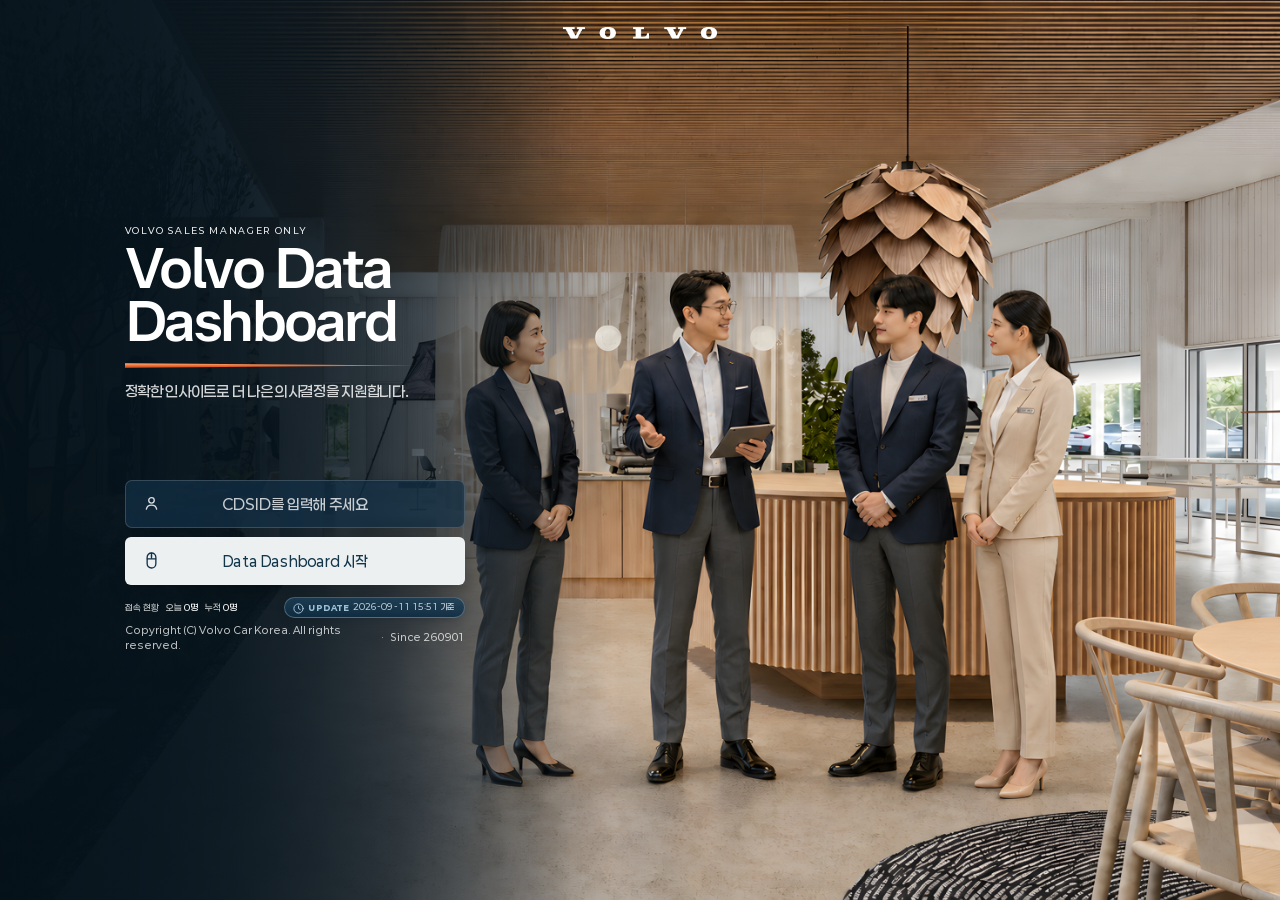
==== commit e181215a: "deploy: shorten sales year label" ====
--- a/data-dashboard/index.html
+++ b/data-dashboard/index.html
@@ -7,7 +7,7 @@
     <meta name="description" content="Volvo Data Dashboard" />
     <link rel="icon" href="/favicon.svg" />
     <title>Volvo Data Dashboard</title>
-    <script type="module" crossorigin src="/data-dashboard/assets/index-BIu_EALV.js"></script>
+    <script type="module" crossorigin src="/data-dashboard/assets/index-C3W3q0za.js"></script>
     <link rel="stylesheet" crossorigin href="/data-dashboard/assets/index-BEJdq2xE.css">
   </head>
   <body>
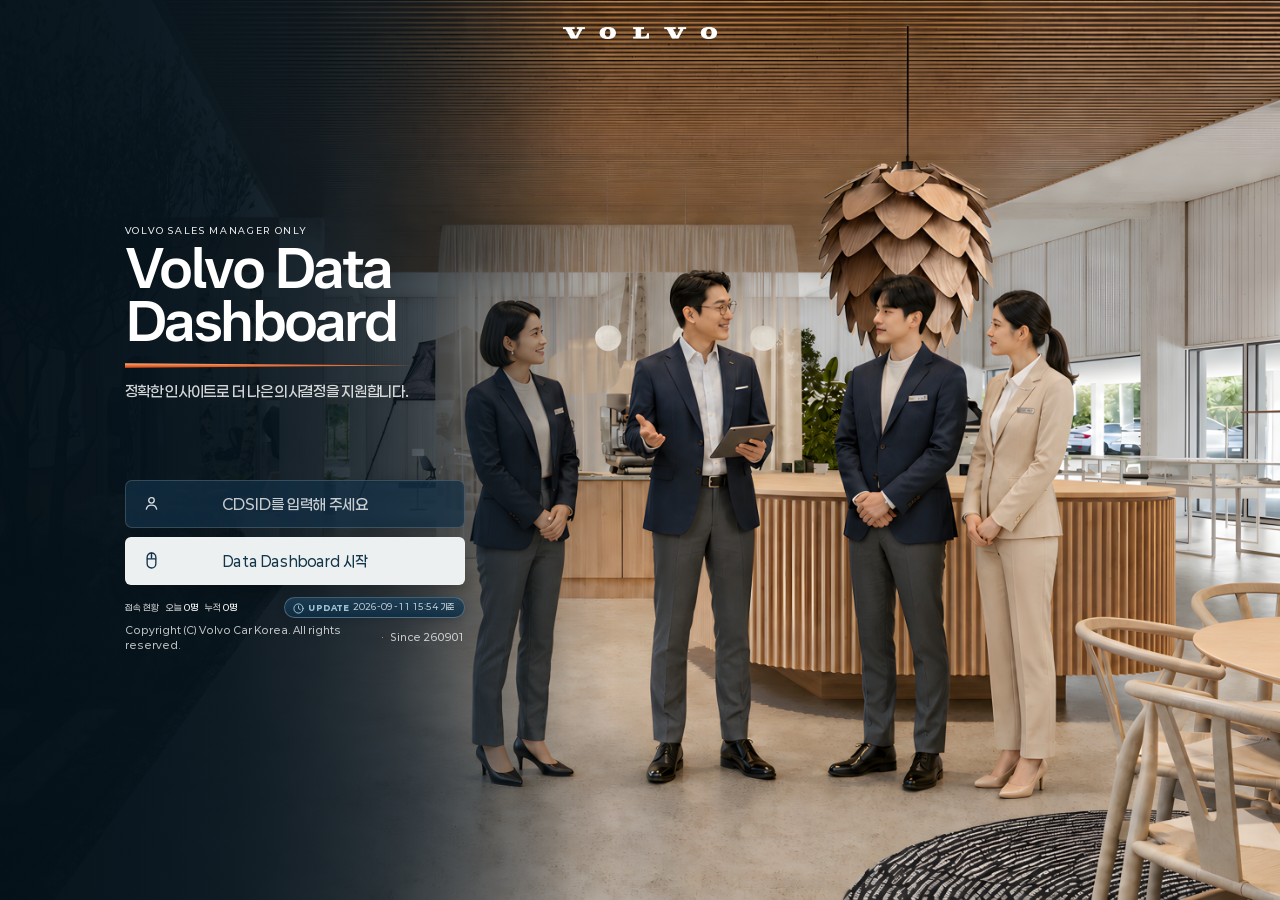
==== commit 316fbcc7: "deploy: standardize consultation labels" ====
--- a/data-dashboard/index.html
+++ b/data-dashboard/index.html
@@ -7,7 +7,7 @@
     <meta name="description" content="Volvo Data Dashboard" />
     <link rel="icon" href="/favicon.svg" />
     <title>Volvo Data Dashboard</title>
-    <script type="module" crossorigin src="/data-dashboard/assets/index-C3W3q0za.js"></script>
+    <script type="module" crossorigin src="/data-dashboard/assets/index-CdarMfGO.js"></script>
     <link rel="stylesheet" crossorigin href="/data-dashboard/assets/index-BEJdq2xE.css">
   </head>
   <body>
